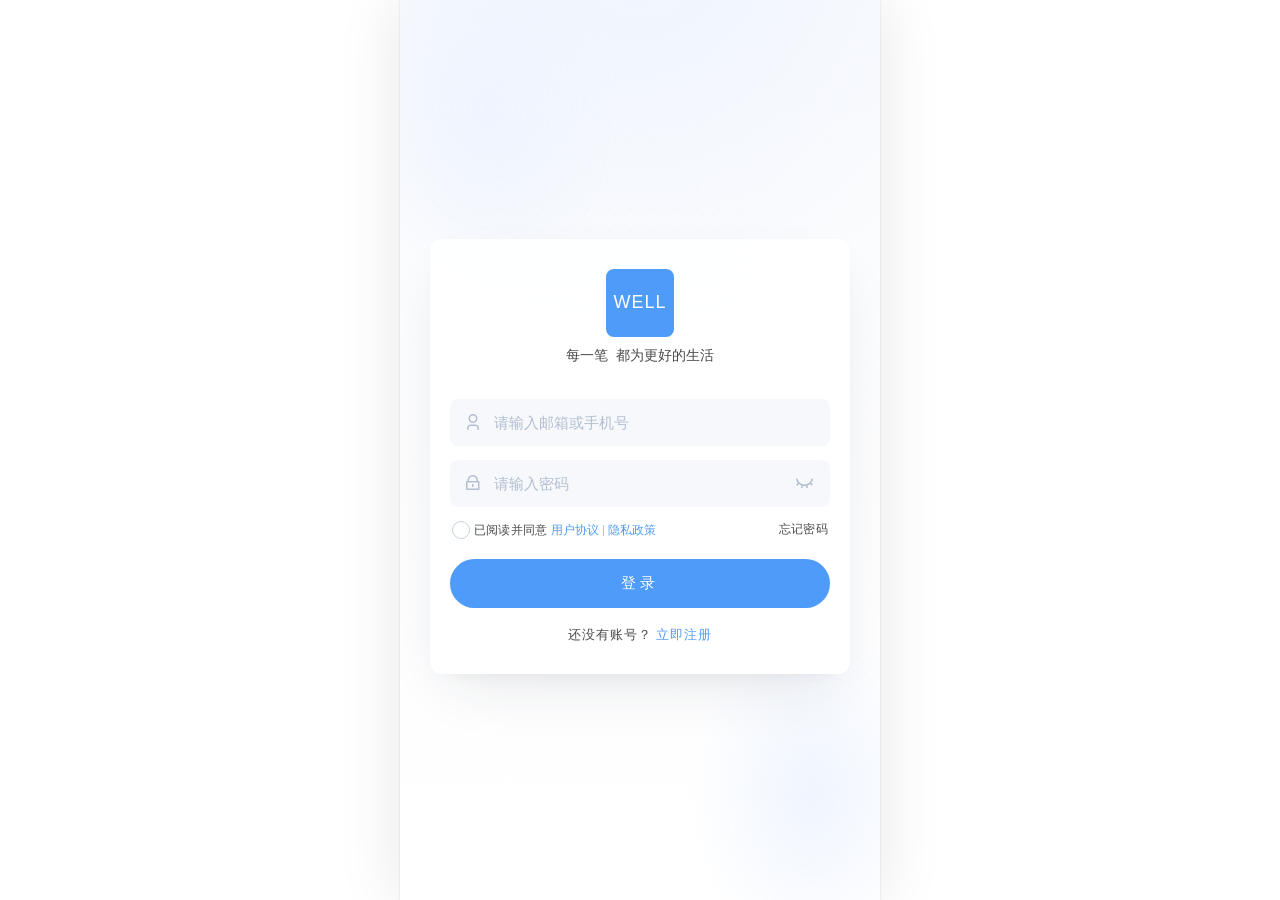
==== index.html @ 1167cd8f "Add files via upload" ====
<!DOCTYPE html>
<html lang="zh-CN">
<head>
    <meta charset="UTF-8" />
    <meta name="viewport" content="width=device-width, initial-scale=1.0, maximum-scale=1.0, user-scalable=no, viewport-fit=cover" />
    <title>WELL记账</title>
    
    <link rel="stylesheet" href="webfonts/remixicon.css" />
    
    <link rel="stylesheet" href="css/all.min.css" />
     <link rel="stylesheet" href="css/style.css?v=20" />
     <link rel="stylesheet" href="css/bills.css" />
     <link rel="stylesheet" href="css/stats.css?v=2" />
	 <link rel="stylesheet" href="css/pet.css" />
    <link rel="stylesheet" href="css/cropper.min.css" />
</head>
<body>

    <div id="app">
        
        
        <div id="toast">
            <div class="toast-text" id="toastMessage">提示内容</div>
        </div>

        
        <div class="date-overlay" id="dateOverlay"></div>
        <div class="date-modal" id="dateModal">
            <div class="date-modal-header">
                <button class="date-modal-close" id="dateModalClose">
                    <i class="ri-close-line"></i>
                </button>
                <button class="date-modal-confirm" id="dateBtnConfirm">
                    <i class="ri-check-line"></i>
                </button>
            </div>
            <div class="date-modal-body">
                <div class="wheel-picker-container">
                    <div class="wheel-picker-mask-top"></div>
                    <div class="wheel-picker-mask-bottom"></div>
                    <div class="wheel-picker-highlight"></div>
                    <div class="wheel-picker" data-type="year" id="wheelYear"></div>
                    <div class="wheel-picker" data-type="month" id="wheelMonth"></div>
                    <div class="wheel-picker" data-type="day" id="wheelDay"></div>
                    <div class="wheel-picker-label">
                        <span>年</span><span>月</span><span>日</span>
                    </div>
                </div>
            </div>
        </div>

        
        <div class="month-overlay" id="monthOverlay"></div>
        <div class="month-modal" id="monthModal">
            <div class="month-modal-header">
                <button class="month-modal-close" id="monthModalClose">
                    <i class="ri-close-line"></i>
                </button>
                <button class="month-modal-confirm" id="monthBtnConfirm">
                    <i class="ri-check-line"></i>
                </button>
            </div>
            <div class="month-modal-body">
                <div class="wheel-picker-container">
                    <div class="wheel-picker-mask-top"></div>
                    <div class="wheel-picker-mask-bottom"></div>
                    <div class="wheel-picker-highlight"></div>
                    <div class="wheel-picker" data-type="year" id="wheelMonthYear"></div>
                    <div class="wheel-picker" data-type="month" id="wheelMonthMonth"></div>
                    <div class="wheel-picker-label wheel-picker-label-2col">
                        <span>年</span><span>月</span>
                    </div>
                </div>
            </div>
        </div>

        
        <div class="import-overlay" id="importOverlay"></div>
        <div class="import-progress-modal" id="importProgressModal">
            <div class="import-progress-ring">
                <svg viewBox="0 0 100 100" class="import-ring-svg">
                    <circle class="import-ring-bg" cx="50" cy="50" r="42" />
                    <circle class="import-ring-fill" cx="50" cy="50" r="42" id="importRingFill" />
                </svg>
                <div class="import-ring-text" id="importRingText">0%</div>
            </div>
            <div class="import-progress-label" id="importProgressLabel">正在导入...</div>
        </div>

        
        <div class="update-modal-overlay" id="updateModalOverlay">
            <div class="update-modal-box">
                <div class="update-modal-header">
                    <div class="update-modal-icon">
                        <i class="ri-download-cloud-2-line"></i>
                    </div>
                    <div class="update-modal-title">发现新版本</div>
                    <div class="update-modal-version" id="updateModalVersion">v1.0.0</div>
                </div>
                <div class="update-modal-body">
                    <div class="update-modal-section-title">更新内容</div>
                    <div class="update-modal-changelog" id="updateModalChangelog">
                        
                    </div>
                    <div class="update-modal-info">
                        <div class="update-info-item">
                            <span class="update-info-label">文件大小</span>
                            <span class="update-info-value" id="updateModalSize">--</span>
                        </div>
                        <div class="update-info-item">
                            <span class="update-info-label">当前版本</span>
                            <span class="update-info-value" id="updateModalCurrentVersion">v1.0.0</span>
                        </div>
                    </div>
                    
                    <div class="update-download-area" id="updateDownloadArea" style="display:none;">
                        <div class="update-download-progress">
                            <div class="update-progress-bar">
                                <div class="update-progress-fill" id="updateProgressFill"></div>
                            </div>
                            <div class="update-progress-text" id="updateProgressText">0%</div>
                        </div>
                        <div class="update-download-status" id="updateDownloadStatus">正在下载...</div>
                    </div>
                </div>
                <div class="update-modal-footer">
                    <button class="update-btn-cancel" id="updateModalCancel">稍后再说</button>
                    <button class="update-btn-confirm" id="updateModalConfirm">立即更新</button>
                </div>
            </div>
        </div>

        
        <div class="update-modal-overlay" id="termsModalOverlay">
            <div class="update-modal-box">
                <div class="update-modal-header">
                    <div class="update-modal-icon">
                        <i class="ri-shield-check-line"></i>
                    </div>
                    <div class="update-modal-title">协议更新提示</div>
                </div>
                <div class="update-modal-body">
                    <div class="update-modal-changelog" id="termsModalMessage">
                        用户协议和隐私政策已更新，请重新阅读并同意。
                    </div>
                    <div class="terms-modal-links">
                        <a href="javascript:void(0)" data-page="terms" class="terms-link">
                            <i class="ri-file-text-line"></i> 查看用户协议
                        </a>
                        <a href="javascript:void(0)" data-page="privacy" class="terms-link">
                            <i class="ri-lock-line"></i> 查看隐私政策
                        </a>
                    </div>
                </div>
                <div class="update-modal-footer">
                    <button class="update-btn-cancel" id="termsModalLater">稍后</button>
                    <button class="update-btn-confirm" id="termsModalAgree">同意并继续</button>
                </div>
            </div>
        </div>

        
        <div class="modal-overlay" id="deleteModal">
            <div class="modal-box">
                <div class="modal-title">确认删除</div>
                <div class="modal-desc">确定要删除这笔账单吗？</div>
                <div class="modal-actions">
                    <button class="btn-cancel" id="modalCancel">取消</button>
                    <button class="btn-confirm" id="modalConfirm">删除</button>
                </div>
            </div>
        </div>

        

        <div class="add-modal-overlay" id="addModalOverlay">
            <div class="add-modal-full">
                
                <div class="modal-top-bar">
                    <button class="modal-back-btn" id="addModalClose">
                        <i class="ri-arrow-left-s-line"></i>
                    </button>
                    <div class="modal-type-toggle" id="modalTypeToggle">
                        <button type="button" data-type="expense" class="active-expense">支出</button>
                        <button type="button" data-type="income">收入</button>
                        <div class="toggle-slider" id="toggleSlider"></div>
                    </div>
                    <button class="modal-settings-btn" id="modalSettingsBtn">
                        <i class="ri-settings-line"></i>
                    </button>
                </div>

                
                <div class="category-grid-wrapper" id="categoryGridWrapper">
                    <div class="category-scroll" id="categoryScroll">
                        <div class="category-slide" id="categorySlideExpense"></div>
                        <div class="category-slide" id="categorySlideIncome"></div>
                    </div>
                </div>

                
                <div class="bottom-fixed" id="bottomFixed">
                    <div class="input-area">
                        <div class="input-top-row">
                            <div class="scroll-wrapper" id="scrollWrapper">
                                <div class="scroll-content" id="scrollContent">
                                    <div class="input-group date-group">
                                        <button class="date-trigger" id="dateTrigger">
                                            <i class="ri-calendar-2-line"></i>
                                            <span id="dateTriggerLabel">2026-06-23</span>
                                        </button>
                                    </div>
                                    <div class="input-group we-group" id="belongGroup">
                                        <button class="belong-btn active" data-belong="自己">自己</button>
                                        <button class="belong-btn" data-belong="对方">对方</button>
                                        <button class="belong-btn" data-belong="共同">共同</button>
                                    </div>
                                </div>
                            </div>
                            <div class="input-group payment-trigger-group">
                                <button class="payment-trigger" id="paymentTrigger">
                                    <span id="paymentTriggerLabel"><i class="ri-wechat-fill"></i> 微信</span>
                                </button>
                            </div>
                        </div>

                        <div class="input-bottom-row">
                            <div class="note-display" id="noteDisplay">
                                <span class="note-placeholder" id="notePlaceholder">点击输入备注0/25</span>
                                <span class="note-text" id="noteText" style="display:none;"></span>
                            </div>
                            <span class="amount-currency">¥</span>
                            <span class="amount-display" id="amountDisplay">0.00</span>
                        </div>
                    </div>


<div class="keyboard" id="keyboard">
    
    <button class="key-btn" data-value="1">1</button>
    <button class="key-btn" data-value="2">2</button>
    <button class="key-btn" data-value="3">3</button>
    <button class="key-btn key-back" data-value="back"><i class="ri-delete-back-2-line"></i></button>
    
    <button class="key-btn" data-value="4">4</button>
    <button class="key-btn" data-value="5">5</button>
    <button class="key-btn" data-value="6">6</button>
    <button class="key-btn key-plus" data-value="plus"><i class="ri-add-line"></i></button>
    
    <button class="key-btn" data-value="7">7</button>
    <button class="key-btn" data-value="8">8</button>
    <button class="key-btn" data-value="9">9</button>
    <button class="key-btn key-minus" data-value="minus"><i class="ri-subtract-line"></i></button>
    
    <button class="key-btn key-clear" data-value="clear">清空</button>
    <button class="key-btn" data-value="0">0</button>
    <button class="key-btn" data-value=".">.</button>
    <button class="key-btn key-save" data-value="save">保存</button>
</div>
                </div>
            </div>

            
            <div class="payment-overlay" id="paymentOverlay"></div>
            <div class="payment-sheet" id="paymentSheet">
                <div class="payment-sheet-header">
                    <span class="payment-sheet-title">选择支付方式</span>
                    <button class="payment-sheet-close" id="paymentSheetClose">
                        <i class="ri-close-line"></i>
                    </button>
                </div>
                <div class="payment-sheet-options" id="paymentSheetOptions">
                    <button class="payment-sheet-option active" data-payment="微信">
                        <i class="ri-wechat-fill"></i> 微信
                    </button>
                    <button class="payment-sheet-option" data-payment="支付宝">
                        <i class="ri-alipay-fill"></i> 支付宝
                    </button>
                    <button class="payment-sheet-option" data-payment="现金">
                        <i class="ri-cash-fill"></i> 现金
                    </button>
                    <button class="payment-sheet-option" data-payment="银行卡">
                        <i class="ri-bank-card-fill"></i> 银行卡
                    </button>
                </div>
            </div>

            
            <div class="note-overlay" id="noteOverlay"></div>
            <div class="note-modal" id="noteModal">
                <div class="note-modal-header"></div>
                <div class="note-modal-body">
                    <input type="text" id="noteModalInput" placeholder="点击输入备注0/25" maxlength="25" />
                    <button class="note-modal-confirm" id="noteModalConfirm">确认</button>
                </div>
                <div class="note-frequent" id="noteFrequent"></div>
            </div>

        </div>



<div id="auth-page" class="page active" style="display:none;">
    <div class="auth-deco auth-deco-grid"></div>
    <div class="auth-deco auth-deco-glow"></div>

    <div class="auth-inner">
        <div class="auth-box">
            <div class="logo">
                <div class="logo-text">
                    <div class="logo-wordmark">WELL</div>
                    <div class="logo-tagline">每一笔&nbsp;&nbsp;都为更好的生活</div>
                </div>
            </div>

            
            <form id="loginForm" autocomplete="off" novalidate>
    <div class="form-group">
        <div class="input-wrap">
            <i class="ri-user-3-line input-icon"></i>
            <input type="text" id="loginAccount" placeholder="请输入邮箱或手机号" autocomplete="off" />
        </div>
    </div>
    <div class="form-group">
        <div class="input-wrap">
            <i class="ri-lock-line input-icon"></i>
            <input type="password" id="loginPassword" placeholder="请输入密码" />
            <button type="button" class="pwd-toggle" data-target="loginPassword" aria-label="显示/隐藏密码">
                <i class="ri-eye-close-line"></i>
            </button>
        </div>
    </div>

                
                <div class="auth-actions-row">
                    <div class="auth-agree" data-target="agreeCheckbox">
                        <input type="checkbox" id="agreeCheckbox" />
                        <span class="auth-agree-box"><i class="ri-check-line"></i></span>
                        <div class="auth-agree-text">
                            已阅读并同意
                            <a class="auth-agree-link" href="javascript:void(0)" data-page="terms">用户协议</a>
                            <span class="auth-agree-divider"></span>
                            <a class="auth-agree-link" href="javascript:void(0)" data-page="privacy">隐私政策</a>
                        </div>
                    </div>
                    <a class="auth-forgot" id="forgotPasswordLink">忘记密码</a>
                </div>

                <button type="submit" class="btn-primary no-theme" id="loginBtn">登录</button>
                <div class="error-msg" id="loginError" style="display:none;"></div>
            </form>


<form id="registerForm" autocomplete="off" style="display:none;" novalidate>
    <div class="form-group">
        <div class="input-wrap">
            <i class="ri-mail-line input-icon"></i>
            <input type="email" id="regEmail" placeholder="请输入邮箱" />
        </div>
    </div>
    <div class="form-group">
        <div class="input-wrap input-wrap-with-code">
            <i class="ri-shield-keyhole-line input-icon"></i>
            <input type="text" id="regCode" placeholder="请输入验证码" maxlength="6" inputmode="numeric" />
            <button type="button" id="regSendCodeBtn" class="code-send-btn">获取验证码</button>
        </div>
    </div>
    <div class="form-group">
        <div class="input-wrap">
            <i class="ri-user-line input-icon"></i>
            <input type="text" id="regNickname" placeholder="请输入昵称（1-20字）" maxlength="20" />
        </div>
    </div>
    <div class="form-group">
        <div class="input-wrap">
            <i class="ri-lock-line input-icon"></i>
            <input type="password" id="regPassword" placeholder="请设置密码（至少4位）" />
            <button type="button" class="pwd-toggle" data-target="regPassword" aria-label="显示/隐藏密码">
                <i class="ri-eye-close-line"></i>
            </button>
        </div>
    </div>
    <div class="form-group">
        <div class="input-wrap">
            <i class="ri-lock-line input-icon"></i>
            <input type="password" id="regPassword2" placeholder="再次输入密码" />
            <button type="button" class="pwd-toggle" data-target="regPassword2" aria-label="显示/隐藏密码">
                <i class="ri-eye-close-line"></i>
            </button>
        </div>
    </div>

    <button type="submit" class="btn-primary no-theme" id="registerBtn">注册</button>
    <div class="error-msg" id="registerError" style="display:none;"></div>
</form>

            <div class="switch-auth" id="authSwitchArea">
                <span id="authSwitchText">还没有账号？<a id="authSwitchLink">立即注册</a></span>
            </div>
        </div>
    </div>
</div>


<div id="page-forgot-password" class="page">
    <div class="fp-header">
        <button class="fp-back" id="fpBackBtn">
            <i class="ri-arrow-left-s-line"></i>
        </button>
        <span class="fp-title">找回密码</span>
        <div style="width:40px;"></div>
    </div>
    <div class="fp-scroll">
        <div class="fp-content">
            <div class="fp-intro">
                <div class="fp-intro-icon"><i class="ri-lock-unlock-line"></i></div>
                <div class="fp-intro-title">重置您的密码</div>
                <div class="fp-intro-desc">输入注册邮箱获取验证码，即可设置新密码</div>
            </div>

            
            <div class="fp-steps">
                <div class="fp-step active" data-step="1">
                    <span class="fp-step-num">1</span>
                    <span class="fp-step-label">邮箱验证</span>
                </div>
                <div class="fp-step-line"></div>
                <div class="fp-step" data-step="2">
                    <span class="fp-step-num">2</span>
                    <span class="fp-step-label">设置新密码</span>
                </div>
            </div>

            
            <div class="fp-panel" id="fpPanel1">
                <div class="fp-form-group">
                    <label class="fp-label">注册邮箱</label>
                    <div class="fp-input-wrap">
                        <i class="ri-mail-line fp-input-icon"></i>
                        <input type="email" id="fpEmail" placeholder="请输入注册邮箱" />
                    </div>
                </div>
                <div class="fp-form-group">
                    <label class="fp-label">验证码</label>
                    <div class="fp-input-wrap fp-input-code-wrap">
                        <i class="ri-shield-keyhole-line fp-input-icon"></i>
                        <input type="text" id="fpCode" placeholder="请输入验证码" maxlength="6" inputmode="numeric" />
                        <button type="button" id="fpSendCodeBtn" class="fp-send-code-btn">获取验证码</button>
                    </div>
                </div>
                <button class="fp-btn" id="fpNext1">下一步</button>
            </div>

            
            <div class="fp-panel" id="fpPanel2" style="display:none;">
                <div class="fp-form-group">
                    <label class="fp-label">新密码</label>
                    <div class="fp-input-wrap">
                        <i class="ri-lock-line fp-input-icon"></i>
                        <input type="password" id="fpNewPassword" placeholder="请设置新密码（至少4位）" />
                        <button type="button" class="pwd-toggle pwd-toggle-cpw" data-target="fpNewPassword" aria-label="显示/隐藏密码">
                            <i class="ri-eye-close-line"></i>
                        </button>
                    </div>
                </div>
                <div class="fp-form-group">
                    <label class="fp-label">确认新密码</label>
                    <div class="fp-input-wrap">
                        <i class="ri-lock-password-line fp-input-icon"></i>
                        <input type="password" id="fpConfirmPassword" placeholder="请再次输入新密码" />
                        <button type="button" class="pwd-toggle pwd-toggle-cpw" data-target="fpConfirmPassword" aria-label="显示/隐藏密码">
                            <i class="ri-eye-close-line"></i>
                        </button>
                    </div>
                </div>
                <div class="fp-btn-row">
                    <button class="fp-btn-ghost" id="fpBack2">上一步</button>
                    <button class="fp-btn" id="fpSubmitBtn">完成</button>
                </div>
            </div>
        </div>
    </div>
</div>

        
        <div id="main-app" style="display:none; flex:1; flex-direction:column; min-height:0;">
            

            <div id="page-home" class="page active">

                
                <div class="pull-refresh" id="homePullRefresh">
                    <div class="pull-refresh-icon">
                        <i class="ri-refresh-line"></i>
                    </div>
                    <div class="pull-refresh-text" id="homePullRefreshText">下拉刷新</div>
                </div>

                <div class="page-header">
                    <div class="home-header">
                        <div class="home-header-left">
                            <button class="wallet-nav-btn" id="walletPrevBtn">
                                <i class="fas fa-caret-left"></i>
                            </button>
                            <div class="wallet-display" id="walletDisplay">
                                <div class="greeting-avatar" id="homeAvatar">
                                    <img id="homeAvatarImg" src="" style="display:none;" />
                                    <i id="homeAvatarIcon" class="ri-wallet-fill"></i>
                                </div>
                                <span class="wallet-name" id="walletName">我的钱包</span>
                            </div>
                            <button class="wallet-nav-btn" id="walletNextBtn">
                                <i class="fas fa-caret-right"></i>
                            </button>
                        </div>
                        <div class="home-header-right">
                            <div class="search-box" id="searchBox">
                                <span>搜索账单</span>
                                <i class="ri-search-line"></i>
                            </div>
                        </div>
                    </div>

                    
                    <div class="summary-cards" id="homeSummary">
                        <div class="stack-bg-1"></div>
                        <div class="stack-bg-2"></div>
                        <div class="stack-bg-3"></div>
                        <div class="summary-corner-bar"></div>
                        <div class="summary-card">
                            <div class="summary-date-nav">
                                <span class="summary-date-label" id="summaryDateLabel">
                                    2026年6月
                                    <i class="ri-arrow-right-s-line"></i>
                                </span>
                            </div>
                            <div class="summary-card-expense">
                                <div class="s-label">支</div>
                                <div class="s-value expense" id="homeExpense">0.00</div>
                            </div>
                            <div class="summary-card-income-balance">
                                <div class="summary-item">
                                    <div class="s-label">收</div>
                                    <div class="s-value income" id="homeIncome">0.00</div>
                                </div>
                                <div class="summary-item">
                                    <div class="s-label">余</div>
                                    <div class="s-value balance" id="homeBalance">0.00</div>
                                </div>
                            </div>
                            <div class="summary-card-budget">
                                <div class="budget-item" id="budgetItem">
                                    <div class="budget-left">
                                        <span class="budget-label" id="budgetLabel">我的预算</span>
                                        <i class="ri-arrow-right-s-line"></i>
                                    </div>
                                    <div class="budget-progress-track" id="budgetProgressTrack">
                                        <div class="budget-progress-fill" id="budgetProgressFill" style="width:0%;"></div>
                                    </div>
                                </div>
                            </div>
                        </div>
                    </div>
                </div>

                
                <div class="section-title with-nav">
                    <span>本月账单</span>
                    <div class="home-bill-nav" id="homeBillNav">
                        <button class="bill-nav-btn active" data-filter="all">全部</button>
                        <button class="bill-nav-btn" data-filter="自己">自己</button>
                        <button class="bill-nav-btn" data-filter="对方">对方</button>
                        <button class="bill-nav-btn" data-filter="共同">共同</button>
                    </div>
                </div>
                <div id="homeRecentBills" class="homebills"></div>
            </div>

<div id="page-bills" class="page">
    
    <div class="page-bg"></div>
    
    
    <div class="header-box">
        <div class="bills-header">
            <div class="bills-view-nav" id="billsViewNav">
                <button class="bills-view-btn active" data-view="week">周</button>
                <button class="bills-view-btn" data-view="month">月</button>
                <button class="bills-view-btn" data-view="year">年</button>
            </div>
        </div>
        <div class="bills-date-row">
            <div class="bills-date-picker">
                <button class="bills-date-btn" id="billsDateBtn">
                    <span id="billsDateLabel">2026年6月</span>
                    <i class="ri-arrow-right-s-line" style="font-size:20px;color:var(--text-light);"></i>
                </button>
            </div>
        </div>
    </div>
    
    
    <div class="bills-scroll-container">
        
        <div class="total-card">
            <div class="bills-summary-nav" id="billsSummaryNav">
                <button class="bills-summary-btn active" data-type="expense">本月支出</button>
                <button class="bills-summary-btn" data-type="income">本月收入</button>
            </div>
            <div class="bills-belong-nav" id="billsBelongNav">
                <button class="bills-belong-btn active" data-belong="all">总计</button>
                <button class="bills-belong-btn" data-belong="自己">自己</button>
                <button class="bills-belong-btn" data-belong="对方">对方</button>
                <button class="bills-belong-btn" data-belong="共同">共同</button>
            </div>
            <div class="bills-stats-row">
                <div class="bills-stat-card">
                    <span class="bills-stat-label">月总支出</span>
                    <span class="bills-stat-value expense" id="billsTotalExpense">¥0.00</span>
                </div>
                <div class="bills-stat-card bills-expense">
                    <span class="bills-stat-label">日均支出</span>
                    <span class="bills-stat-value" id="billsDailyExpense">¥0.00</span>
                </div>
            </div>

            
            <div class="bills-view-container" id="billsViewContainer">
                
                <div class="view-panel" id="viewWeek">
                    <div class="bills-calendar">
                        <div class="bills-calendar-weekdays">
                            <span>日</span><span>一</span><span>二</span>
                            <span>三</span><span>四</span><span>五</span><span>六</span>
                        </div>
                        <div class="bills-calendar-days" id="weekGrid"></div>
                    </div>
                </div>
                
                <div class="view-panel active" id="viewMonth">
                    <div class="bills-calendar">
                        <div class="bills-calendar-weekdays">
                            <span>日</span><span>一</span><span>二</span>
                            <span>三</span><span>四</span><span>五</span><span>六</span>
                        </div>
                        <div class="bills-calendar-days" id="calendarDays"></div>
                    </div>
                </div>
                
                <div class="view-panel" id="viewYear">
                    <div class="year-view-grid" id="yearGrid"></div>
                </div>
            </div>
        </div>

        
        <div id="calendarBillsList" class="bills-list-container"></div>
        <div id="weekBillsList" class="bills-list-container" style="display:none;"></div>
    </div>
    
</div>
            
<div id="page-search" class="page">
    
    <div class="search-header">
        <button class="search-back" id="searchBackBtn">
            <i class="ri-arrow-left-s-line"></i>
        </button>
        <div class="search-input-wrapper">
            <i class="ri-search-line search-icon"></i>
            <input type="text" id="searchInput" placeholder="搜索" autocomplete="off" />
            <button class="search-clear-btn" id="searchClearBtn" style="display:none;">
                <i class="ri-close-line"></i>
            </button>
        </div>
        <button class="search-submit-btn" id="searchSubmitBtn">搜索</button>
    </div>
    
    
    <div class="search-filters">
        <div class="filter-left">
            <button class="filter-date-btn" id="searchDateFilterBtn">
                <span id="searchDateFilterLabel">全部时间</span>
                <i class="ri-arrow-down-s-line"></i>
            </button>
        </div>
        <div class="filter-right">
            <button class="filter-more-btn" id="searchMoreFilterBtn">
                <span>筛选</span>
                <i class="ri-filter-line"></i>
            </button>
        </div>
    </div>
    

<div class="search-summary" id="searchSummary">
    <div class="summary-item">
        <span class="summary-label" id="searchExpenseLabel">支出<span class="summary-count" id="searchExpenseCount">0</span>笔</span>
        <span class="summary-value expense" id="searchExpenseTotal">¥0.00</span>
    </div>
    <div class="summary-item">
        <span class="summary-label" id="searchIncomeLabel">收入<span class="summary-count" id="searchIncomeCount">0</span>笔</span>
        <span class="summary-value income" id="searchIncomeTotal">¥0.00</span>
    </div>
</div>
    
    
    <div class="search-results" id="searchResults">
        
    </div>
    
    
    <div class="search-empty" id="searchEmpty" style="display:none;">
        <div class="empty-icon"><i class="ri-search-line"></i></div>
        <div class="empty-text">没有找到匹配的账单</div>
        <div class="empty-hint">试试调整关键词或筛选条件</div>
    </div>
</div>


<div class="search-date-overlay" id="searchDateOverlay"></div>
<div class="search-date-modal" id="searchDateModal">
    <div class="search-date-header">
        <button class="search-date-close" id="searchDateClose">
            <i class="ri-close-line"></i>
        </button>
        <button class="search-date-confirm-icon" id="searchDateConfirm">
            <i class="ri-check-line"></i>
        </button>
    </div>
    <div class="search-date-body">
      <div class="date-presets">账单日期</div>
        <div class="search-date-presets">
            <button class="preset-btn active" data-preset="all">全部</button>
            <button class="preset-btn" data-preset="today">今天</button>
            <button class="preset-btn" data-preset="week">本周</button>
            <button class="preset-btn" data-preset="month">本月</button>
        </div>
              <div class="date-presets">自定义日期</div>
        <div class="search-date-custom" id="searchDateCustom" style="display:none;">
            <div class="date-range-row">
                <div class="date-range-value" id="searchDateStart" data-field="start">请选择开始日期</div>
            </div>
            <div class="date-range-row">
                <label>-</label>
                <div class="date-range-value" id="searchDateEnd" data-field="end">请选择结束日期</div>
            </div>
        </div>
    </div>
</div>


<div class="search-more-overlay" id="searchMoreOverlay"></div>
<div class="search-more-modal" id="searchMoreModal">
    <div class="search-more-header">
        <button class="search-more-close" id="searchMoreClose">
            <i class="ri-close-line"></i>
        </button>
        <button class="search-more-confirm-icon" id="searchMoreConfirm">
            <i class="ri-check-line"></i>
        </button>
    </div>
    <div class="search-more-body">
        <div class="filter-group">
            <label class="filter-group-label">类型</label>
            <div class="filter-options">
                <button class="filter-option active" data-filter="type" data-value="all">全部</button>
                <button class="filter-option" data-filter="type" data-value="expense">支出</button>
                <button class="filter-option" data-filter="type" data-value="income">收入</button>
            </div>
        </div>
        <div class="filter-group">
            <label class="filter-group-label">归属</label>
            <div class="filter-options">
                <button class="filter-option active" data-filter="belong" data-value="all">全部</button>
                <button class="filter-option" data-filter="belong" data-value="自己">自己</button>
                <button class="filter-option" data-filter="belong" data-value="对方">对方</button>
                <button class="filter-option" data-filter="belong" data-value="共同">共同</button>
            </div>
        </div>
        <div class="filter-group">
            <label class="filter-group-label">支付方式</label>
            <div class="filter-options">
                <button class="filter-option active" data-filter="payment" data-value="all">全部</button>
                <button class="filter-option" data-filter="payment" data-value="微信">微信</button>
                <button class="filter-option" data-filter="payment" data-value="支付宝">支付宝</button>
                <button class="filter-option" data-filter="payment" data-value="现金">现金</button>
                <button class="filter-option" data-filter="payment" data-value="银行卡">银行卡</button>
            </div>
        </div>
        <div class="filter-group">
            <label class="filter-group-label">金额范围</label>
            <div class="filter-amount-range">
                <input type="number" id="filterAmountMin" placeholder="最低" min="0" step="0.01" />
                <span>~</span>
                <input type="number" id="filterAmountMax" placeholder="最高" min="0" step="0.01" />
            </div>
        </div>
        <button class="search-more-reset" id="searchMoreReset">重置所有筛选</button>
    </div>
</div>
            
            <div id="page-stats" class="page">
              <div class="page-bg"></div>
                
                <div class="stats-header-box">
                    <div class="stats-header">
                        <div class="stats-type-nav" id="statsTypeNav">
                            <button class="stats-type-btn active" data-type="expense">支出</button>
                            <button class="stats-type-btn" data-type="income">收入</button>
                        </div>
                    </div>
                    <div class="stats-date-row">
                        <div class="stats-date-picker">
                            <button class="date-nav-btn" id="statsDatePrev">
                                <i class="ri-arrow-left-s-line"></i>
                            </button>
                            <button class="stats-date-btn" id="statsDateBtn">
                  <span id="statsDateLabel">2026年6月</span>
                            </button>
                            <button class="date-nav-btn" id="statsDateNext">
                                <i class="ri-arrow-right-s-line"></i>
                            </button>
                        </div>
                    </div>
                </div>
    <div class="bills-scroll-container">
                
                <div class="stats-card">
                    <div class="stats-card-header">
                        <span class="stats-title">本月支出详细</span>
                        <div class="stats-nav" id="statsDetailNav">
                            <button class="stats-nav-btn active" data-belong="all">总计</button>
                            <button class="stats-nav-btn" data-belong="自己">自己</button>
                            <button class="stats-nav-btn" data-belong="对方">对方</button>
                            <button class="stats-nav-btn" data-belong="共同">共同</button>
                        </div>
                    </div>
                    <div class="stats-grid-2x2">
                        <div class="stats-grid-item">
                            <span class="item-label"><span class="label-prefix label-month">月</span>本月总支出</span>
                            <span class="item-value expense" id="statsMonthTotal">¥0.00</span>
                            <div class="stats-trend">
                                <span class="trend-icon" id="statsMonthTrendIcon">↑</span>
                                <span class="trend-value" id="statsMonthTrend">+0.00%</span>
                            </div>
                        </div>
                        <div class="stats-grid-item">
                            <span class="item-label"><span class="label-prefix label-day">日</span>今日总支出</span>
                            <span class="item-value primary" id="statsTodayTotal">¥0.00</span>
                            <div class="stats-trend">
                                <span class="trend-icon" id="statsTodayTrendIcon">↑</span>
                                <span class="trend-value" id="statsTodayTrend">+0.00%</span>
                            </div>
                        </div>
                        <div class="stats-grid-item">
                            <span class="item-label"><span class="label-prefix label-avg">均</span>本月日均支出</span>
                            <span class="item-value" id="statsDailyAvg">¥0.00</span>
                        </div>
                        <div class="stats-grid-item">
                            <span class="item-label"><span class="label-prefix label-budget">预</span>本月剩余预算</span>
                            <span class="item-value primary" id="statsRemaining">¥0.00</span>
                        </div>
                    </div>
                </div>

                
                <div class="stats-card">
                    <div class="stats-card-header">
                        <span class="stats-title">支出类目占比</span>
                        <div class="stats-nav" id="statsCategoryNav">
                            <button class="stats-nav-btn active" data-belong="all">总计</button>
                            <button class="stats-nav-btn" data-belong="自己">自己</button>
                            <button class="stats-nav-btn" data-belong="对方">对方</button>
                            <button class="stats-nav-btn" data-belong="共同">共同</button>
                        </div>
                    </div>
                    <div class="stats-pie-container">
                        <div class="stats-pie-chart">
                            <div id="statsPieChart" style="width:100%;height:100%;"></div>
                            <div class="stats-pie-center">
                                <div class="total-label">总支出</div>
                                <div class="total-value" id="statsPieTotal">¥0.00</div>
                            </div>
                                <div class="stats-pie-empty-text" id="statsPieEmptyText" style="display:none;">暂无数据</div>
                        </div>
                    </div>
                    <div class="stats-category-list" id="statsCategoryList"></div>
                </div>

                
                <div class="stats-card">
                    <div class="stats-card-header">
                        <span class="stats-title">支出趋势</span>
                        <div class="stats-trend-checkbox-group" id="statsTrendCheckbox">
                            <label class="stats-trend-checkbox" data-belong="all">
                                <input type="checkbox" checked value="all" />
                                <span class="checkmark"><i class="ri-check-line"></i></span>
                                <span class="label-text">总计</span>
                            </label>
                            <label class="stats-trend-checkbox" data-belong="自己">
                                <input type="checkbox" checked value="自己" />
                                <span class="checkmark"><i class="ri-check-line"></i></span>
                                <span class="label-text">自己</span>
                            </label>
                            <label class="stats-trend-checkbox" data-belong="对方">
                                <input type="checkbox" checked value="对方" />
                                <span class="checkmark"><i class="ri-check-line"></i></span>
                                <span class="label-text">对方</span>
                            </label>
                            <label class="stats-trend-checkbox" data-belong="共同">
                                <input type="checkbox" checked value="共同" />
                                <span class="checkmark"><i class="ri-check-line"></i></span>
                                <span class="label-text">共同</span>
                            </label>
                        </div>
                    </div>
                    <div class="stats-trend-chart">
                        <div id="statsTrendChart" style="width:100%;height:100%;"></div>
                    </div>
                </div>

                
                <div class="stats-card" style="margin-bottom: 20px;">
                    <div class="stats-card-header">
                        <span class="stats-title">支出明细排行</span>
                        <div class="stats-nav" id="statsRankNav">
                            <button class="stats-nav-btn active" data-belong="all">总计</button>
                            <button class="stats-nav-btn" data-belong="自己">自己</button>
                            <button class="stats-nav-btn" data-belong="对方">对方</button>
                            <button class="stats-nav-btn" data-belong="共同">共同</button>
                        </div>
                    </div>
                    <div class="stats-rank-list" id="statsRankList"></div>
                </div>
            </div>
            </div>
            
            <div id="page-profile" class="page">
                
                <div class="profile-card">
                    <div class="profile-avatar-row">
                        
                        <div class="profile-avatar-wrapper" id="profileAvatarWrapper">
                            <div class="profile-avatar-label">
                                <div class="profile-avatar" id="profileAvatar">
                                    <img id="profileAvatarImg" src="" style="display:none;" />
                                    <i id="profileAvatarIcon" class="ri-user-fill"></i>
                                </div>
                            </div>
                            <input type="file" id="avatarFileInput" accept="image/*" style="display:none;" />
                        </div>
                        
                        <div class="profile-partner-avatar-wrapper" id="partnerEntry">
<div class="partner-avatar" id="partnerAvatar">
    <img id="partnerAvatarImg" src="" style="display:none;" />
    
    <i id="partnerDefaultIcon" class="ri-user-fill" style="font-size:30px;color:#B0B8C4;"></i>
    <div class="add-icon" id="partnerAddIcon">
        <i class="ri-add-line"></i>
    </div>
</div>
                            <div class="invite-bubble" id="inviteBubble">邀请搭子</div>
                        </div>
                    </div>
                </div>
<div class="pet-entry-card hidden" id="petEntryCard">
    <div class="pet-avatar">
        
        <div class="pet-avatar-slime" id="petAvatarSlime"></div>
    </div>
    <div class="pet-info">
        <div class="pet-name-row">
            <span class="pet-name" id="petName">等待领养</span>
            <span class="pet-level" id="petLevel">Lv.1</span>
        </div>
        <div class="pet-stats" id="petStats">
            <div class="stat-row">
                <div class="stat-track">
                    <div class="stat-fill hunger" id="petHungerFill" style="width:100%;"></div>
                </div>
            </div>
            <div class="stat-row">
                <div class="stat-track">
                    <div class="stat-fill mood" id="petMoodFill" style="width:100%;"></div>
                </div>
            </div>
        </div>
        <div class="pet-entry-welcome" id="petEntryWelcome" style="display:none;">主人，快把我带回家吧~</div>
    </div>
</div>
                
<div class="profile-grid-2col">
    <div class="profile-grid-item" id="profileCategoryManage">
        <div class="grid-icon">
            <i class="ri-folder-settings-line"></i>
        </div>
        <span class="grid-label">类目管理</span>
    </div>
    <div class="profile-grid-item budget-item-grid" id="profileBudgetManage">
        <div class="grid-top">
            <div class="grid-icon">
                <i class="ri-wallet-3-line"></i>
            </div>
            <div class="grid-info">
                <span class="grid-label">预算管理</span>
            </div>
        </div>
    </div>
</div>

    
    <div class="profile-list-card">
        <div class="profile-section-title">常用功能</div>
        <div class="profile-list-item" id="profileThemeColor">
            <div class="list-left">
                <div class="list-icon"><i class="ri-palette-line"></i></div>
                <span class="list-label">主题色彩</span>
            </div>
            <div class="list-right">
                <span class="list-badge">默认</span>
                <i class="ri-arrow-right-s-line"></i>
            </div>
        </div>
                <div class="profile-list-item" id="profileYearBill">
            <div class="list-left">
                <div class="list-icon"><i class="ri-calendar-2-line"></i></div>
                <span class="list-label">年度账单</span>
            </div>
            <div class="list-right">
                <i class="ri-arrow-right-s-line"></i>
            </div>
        </div>
        <div class="profile-list-item" id="profileScheduled">
            <div class="list-left">
                <div class="list-icon"><i class="ri-time-line"></i></div>
                <span class="list-label">定时记账</span>
            </div>
            <div class="list-right">
                <i class="ri-arrow-right-s-line"></i>
            </div>
        </div>
        <div class="profile-list-item" id="profileExport">
            <div class="list-left">
                <div class="list-icon"><i class="ri-upload-2-line"></i></div>
                <span class="list-label">账单导出</span>
            </div>
            <div class="list-right">
                <i class="ri-arrow-right-s-line"></i>
            </div>
        </div>
        <div class="profile-list-item" id="profileImport">
            <div class="list-left">
                <div class="list-icon"><i class="ri-download-2-line"></i></div>
                <span class="list-label">账单导入</span>
            </div>
            <div class="list-right">
                <i class="ri-arrow-right-s-line"></i>
            </div>
        </div>
        <div class="profile-list-item" id="profileClear">
            <div class="list-left">
                <div class="list-icon"><i class="ri-delete-bin-line"></i></div>
                <span class="list-label">账单清除</span>
            </div>
            <div class="list-right">
                <i class="ri-arrow-right-s-line"></i>
            </div>
        </div>
        
    </div>

    
    <div class="profile-list-card">
        <div class="profile-section-title">设置与服务</div>
        
        <div class="profile-list-item" id="profileAccountManage">
            <div class="list-left">
                <div class="list-icon"><i class="ri-user-settings-line"></i></div>
                <span class="list-label">账号管理</span>
            </div>
            <div class="list-right">
                <i class="ri-arrow-right-s-line"></i>
            </div>
        </div>
        
        
        <div class="profile-list-item" id="profileFeedback">
            <div class="list-left">
                <div class="list-icon"><i class="ri-feedback-line"></i></div>
                <span class="list-label">意见反馈</span>
            </div>
            <div class="list-right">
                <i class="ri-arrow-right-s-line"></i>
            </div>
        </div>
		        <div class="profile-list-item" id="profileAboutUs">
            <div class="list-left">
                <div class="list-icon"><i class="ri-information-line"></i></div>
                <span class="list-label">关于WELL</span>
            </div>
            <div class="list-right">
                <i class="ri-arrow-right-s-line"></i>
            </div>
        </div>
    </div>
            </div>
            
            
            <div id="page-pet" class="page">
                <div class="pet-topbar" id="petTopbar">
                    <div class="pet-topbar-left">
                        <button class="pet-back" id="petBackBtn" aria-label="返回">
                            <i class="ri-arrow-left-s-line"></i>
                        </button>
                        <div class="pet-topbar-score" id="petTopbarScore"><i class="ri-star-fill"></i> 0</div>
                        <div class="pet-topbar-level" id="petTopbarLevel">
                            <img src="img/grade.svg" alt="" class="pet-topbar-icon">
                            <div class="pet-topbar-level-track"><div class="pet-topbar-level-fill" id="petTopbarLevelFill" style="width:0%"></div></div>
                            <span id="petTopbarLevelText">Lv.0</span>
                        </div>
                    </div>
                    <button class="pet-menu-btn" id="petMenuBtn" aria-label="宠物信息">
                        <i class="ri-menu-line"></i>
                    </button>
                </div>
                <div class="pet-scroll" id="petScroll">
                    
                </div>
            </div>
            
            
            <div id="page-budget" class="page">
                <div class="budget-header">
                    <button class="budget-back-btn" id="budgetBackBtn">
                        <i class="ri-arrow-left-s-line"></i>
                    </button>
                    <button class="budget-date-btn" id="budgetDateBtn">
                        <span id="budgetDateLabel">2026年6月</span>
                        <i class="ri-arrow-down-s-line"></i>
                    </button>
                    <div style="width:40px;"></div>
                </div>
                <div class="budget-total-card">
                    <span class="budget-total-label">本月总计预算</span>
                    <span class="budget-total-amount" id="budgetTotalAmount">¥0.00</span>
                </div>
                <div class="budget-belong-nav" id="budgetBelongNav">
                    <button class="budget-belong-btn active" data-belong="my">自己</button>
                    <button class="budget-belong-btn" data-belong="partner">对方</button>
                    <button class="budget-belong-btn" data-belong="both">共同</button>
                    <div class="budget-belong-slider" id="budgetBelongSlider"></div>
                </div>
                <div class="budget-main-content">
                    <div class="budget-circle-card">
                        <div class="budget-circle-title" id="budgetCircleTitle">
                            <i class="ri-bill-line"></i> 我的月度预算
                        </div>
                        <div class="budget-circle-wrapper">
                            <svg class="budget-circle-svg" viewBox="0 0 120 60">
                                <path class="circle-bg" d="M 10 50 A 50 50 0 0 1 110 50" />
                                <path class="circle-fill" id="budgetCircleFill" d="M 10 50 A 50 50 0 0 1 110 50" />
                            </svg>
                            <div class="budget-circle-center">
                                <div class="budget-circle-label" id="budgetCircleLabel">点击设置月度预算</div>
                            </div>
                        </div>
                        <div class="budget-stats-card">
                            <div class="budget-stats-left">
                                <span class="budget-stats-label">剩余预算</span>
                                <span class="budget-stats-value" id="budgetRemaining">¥0.00</span>
                            </div>
                            <div class="budget-stats-right">
                                <div class="budget-stats-item">
                                    <span class="budget-stats-sub-label">已支出</span>
                                    <span class="budget-stats-sub-value" id="budgetSpent">¥0.00</span>
                                </div>
                                <div class="budget-stats-item">
                                    <span class="budget-stats-sub-label">日均预算</span>
                                    <span class="budget-stats-sub-value" id="budgetDaily">¥0.00</span>
                                </div>
                            </div>
                        </div>
                    </div>
                </div>
            </div>

            

            <div id="page-detail" class="page">
                <div class="detail-header">
                    <button class="detail-back" id="detailBackBtn">
                        <i class="ri-arrow-left-s-line"></i>
                    </button>
                    <span class="detail-title">账单详情</span>
                    <button class="detail-menu" id="detailMenuBtn">
                        <i class="ri-more-line"></i>
                    </button>
                </div>
                <div class="page-main">
                    <div class="detail-info-card" id="detailInfoCard">
                        <div class="detail-avatars" id="detailAvatars"></div>
                        <div class="detail-owner-label" id="detailOwnerLabel"></div>
                        <div class="detail-record-by" id="detailRecordBy"></div>
                    </div>
                    <div class="detail-fields" id="detailFields">
                        <div class="field-row"><span>类别</span><span class="field-value" id="detailCategory"></span></div>
                        <div class="field-row"><span>金额</span><span class="field-value" id="detailAmount"></span></div>
                        <div class="field-row"><span>支付方式</span><span class="field-value" id="detailPayment"></span></div>
                        <div class="field-row"><span>日期</span><span class="field-value" id="detailDate"></span></div>
                        <div class="field-row"><span>备注</span><span class="field-value" id="detailNote"></span></div>
                    </div>
                    <div class="detail-comments">
                        <div class="comments-title">评论</div>
                        <div class="comments-list" id="commentsList">
                            <div class="empty-state"><div class="empty-icon"><i class="ri-chat-3-line"></i></div><div class="empty-text">还没有评论，来说点什么吧</div></div>
                        </div>
                    </div>
                </div>
                <div class="detail-comment-input">
                    <input type="text" id="commentInput" placeholder="说点什么..." maxlength="200" />
                    <button class="comment-send" id="commentSendBtn">评论</button>
                </div>
                
                <div class="detail-menu-overlay" id="detailMenuOverlay">
                    <div class="detail-menu-panel">
                        <button class="detail-menu-item" id="detailMenuEdit"> 编辑</button>
                        <button class="detail-menu-item danger" id="detailMenuDelete">删除</button>
                        <button class="detail-menu-item cancel" id="detailMenuCancel">取消</button>
                    </div>
                </div>
            </div>

            
            <div id="page-category-detail" class="page">
                <div class="cat-detail-header">
                    <button class="cat-detail-back" id="catDetailBackBtn">
                        <i class="ri-arrow-left-s-line"></i>
                    </button>
                    <span class="cat-detail-title" id="catDetailTitle">餐饮</span>
                    <div class="cat-detail-placeholder"></div>
                </div>
                <div class="cat-detail-scroll">
                    <div class="cat-detail-stats-card">
                        <div class="cat-detail-date-row">
                            <div class="cat-detail-date-picker">
                                <button class="date-nav-btn" id="catDetailDatePrev">
                                    <i class="ri-arrow-left-s-line"></i>
                                </button>
                                <button class="cat-detail-date-btn" id="catDetailDateBtn">
                                    <span id="catDetailDateLabel">2026年6月</span>
                                </button>
                                <button class="date-nav-btn" id="catDetailDateNext">
                                    <i class="ri-arrow-right-s-line"></i>
                                </button>
                            </div>
                        </div>
                        <div class="cat-detail-summary">
                            <div class="cat-detail-summary-item">
                                <span class="cat-detail-summary-label">总支出</span>
                                <span class="cat-detail-summary-value expense" id="catDetailTotal">¥0.00</span>
                            </div>
                            <div class="cat-detail-summary-item">
                                <span class="cat-detail-summary-label">总笔数</span>
                                <span class="cat-detail-summary-value" id="catDetailCount">0</span>
                            </div>
                        </div>
                    </div>
                    <div class="cat-detail-list" id="catDetailList"></div>
                </div>
            </div>

<div class="gender-overlay" id="genderOverlay"></div>
<div class="gender-modal" id="genderModal">
    <div class="gender-modal-header">
        <button class="gender-modal-close" id="genderModalClose">
            <i class="ri-close-line"></i>
        </button>
        <span class="gender-modal-title">选择性别</span>
        <button class="gender-modal-confirm" id="genderBtnConfirm">
            <i class="ri-check-line"></i>
        </button>
    </div>
    <div class="gender-modal-body">
        <div class="wheel-picker-container">
            <div class="wheel-picker-mask-top"></div>
            <div class="wheel-picker-mask-bottom"></div>
            <div class="wheel-picker-highlight"></div>
            <div class="wheel-picker" data-type="gender" id="wheelGender"></div>
            
            <div class="wheel-picker-label wheel-picker-label-1col">
                <span></span>
            </div>
        </div>
    </div>
</div>

<div id="page-annual" class="page annual-page">
    <div class="annual-header">
        <button class="annual-back-btn" id="annualBackBtn">
            <i class="ri-arrow-left-s-line"></i>
        </button>
        <button class="annual-date-btn" id="annualDateBtn">
            <span id="annualDateLabel">2026年</span>
            <i class="ri-arrow-down-s-line"></i>
        </button>
        <div style="width:40px;"></div>
    </div>
    <div class="annual-scroll" id="annualScroll">
        
        <div class="annual-stats-card">
            
            <div class="annual-card-top">
                <div class="annual-card-title">
                    <span class="annual-title-bar"></span>
                    <span>年度统计</span>
                </div>
                <div class="annual-belong-nav" id="annualBelongNav">
                    <button class="annual-belong-btn active" data-belong="all">总计</button>
                    <button class="annual-belong-btn" data-belong="my">自己</button>
                    <button class="annual-belong-btn" data-belong="partner">对方</button>
                    <button class="annual-belong-btn" data-belong="both">共同</button>
                </div>
            </div>
            
            <div class="annual-balance">
                <div class="annual-balance-label">年结余</div>
                <div class="annual-balance-amount" id="annualBalanceAmount">¥0.00</div>
            </div>
            
            <div class="annual-summary-row">
                <div class="annual-summary-item expense">
                    <div class="annual-summary-label">年支出</div>
                    <div class="annual-summary-amount" id="annualExpenseAmount">¥0.00</div>
                </div>
                <div class="annual-summary-divider"></div>
                <div class="annual-summary-item income">
                    <div class="annual-summary-label">年收入</div>
                    <div class="annual-summary-amount" id="annualIncomeAmount">¥0.00</div>
                </div>
            </div>
        </div>
        
        <div class="annual-list-card">
            <div class="annual-list-header">
                <span class="annual-list-col month">月份</span>
                <span class="annual-list-col expense">支出</span>
                <span class="annual-list-col income">收入</span>
                <span class="annual-list-col balance">结余</span>
                <span class="annual-list-arrow-placeholder"></span>
            </div>
            <div class="annual-list-body" id="annualListBody"></div>
        </div>
    </div>
</div>


<div id="page-profile-info" class="page">
    <div class="profile-info-header">
        <button class="profile-info-back" id="profileInfoBackBtn">
            <i class="ri-arrow-left-s-line"></i>
        </button>
        <span class="profile-info-title">个人信息</span>
        <div style="width:40px;"></div>
    </div>
    <div class="profile-info-avatar-section">
        <div class="profile-info-avatar-wrapper" id="profileInfoAvatarWrapper">
            <label for="profileInfoAvatarInput" class="profile-info-avatar-label">
                <div class="profile-info-avatar" id="profileInfoAvatar">
                    <img id="profileInfoAvatarImg" src="" style="display:none;" />
                    <i id="profileInfoAvatarIcon" class="ri-user-fill"></i>
                </div>
                <div class="profile-info-avatar-edit">
                    <i class="ri-camera-line"></i>
                </div>
            </label>
            <input type="file" id="profileInfoAvatarInput" accept="image/*" style="display:none;" />
        </div>
        
        <div class="profile-info-uid" id="profileInfoUid" style="font-size:13px;color:var(--text-light);font-family:monospace;letter-spacing:0.5px;margin-top:2px;">UID: --------</div>
    </div>
    <div class="profile-info-card">
        <div class="profile-info-item profile-info-item-input" id="profileInfoNickname">
            <div class="info-item-left">
                <span class="info-item-label">昵称</span>
            </div>
            <div class="info-item-right">
                <input type="text" id="profileInfoNicknameInput" class="info-item-input" placeholder="请输入昵称" maxlength="20" value="" />
                <i class="ri-arrow-right-s-line"></i>
            </div>
        </div>
        <div class="profile-info-item" id="profileInfoGender">
            <div class="info-item-left">
                <span class="info-item-label">性别</span>
            </div>
            <div class="info-item-right">
                <span class="info-item-value" id="profileInfoGenderValue">未设置</span>
                <i class="ri-arrow-right-s-line"></i>
            </div>
        </div>
        <div class="profile-info-item" id="profileInfoBirthday">
            <div class="info-item-left">
                <span class="info-item-label">生日</span>
            </div>
            <div class="info-item-right">
                <span class="info-item-value" id="profileInfoBirthdayValue">未设置</span>
                <i class="ri-arrow-right-s-line"></i>
            </div>
        </div>
        <div class="profile-info-item" id="profileInfoPhone">
            <div class="info-item-left">
                <span class="info-item-label">绑定手机号</span>
            </div>
            <div class="info-item-right">
                <span class="info-item-value" id="profileInfoPhoneValue">未绑定</span>
                <i class="ri-arrow-right-s-line"></i>
            </div>
        </div>
    </div>
</div>
<div id="page-about" class="page">
    <div class="about-header">
        <button class="about-back" id="aboutBackBtn">
            <i class="ri-arrow-left-s-line"></i>
        </button>
        <span class="about-title">关于WELL</span>
        <button class="about-log-btn" id="aboutLogBtn" aria-label="更新日志">
            <i class="ri-history-line"></i>
        </button>
    </div>
    <div class="about-scroll">
        <div class="about-content">
            <div class="about-card">
                
                <div class="about-logo">
                    <div class="about-logo-wordmark">WELL</div>
                </div>
                
                <div class="about-slogan">MANAGE WELL&nbsp;&nbsp;LIVE WELL<br>
每一笔&nbsp;&nbsp;都为更好的生活</div>
                
                <button class="about-update-btn" id="aboutUpdateBtn">
                    <span id="aboutUpdateText">检查更新</span>
                    <i class="ri-refresh-line" id="aboutUpdateIcon"></i>
                </button>
                
                <div class="about-version" id="aboutVersion"></div>
            </div>
            
            <div class="about-footer">
                <a class="about-footer-link" href="javascript:void(0)" data-page="terms">用户协议</a>
                <span class="about-footer-divider"></span>
                <a class="about-footer-link" href="javascript:void(0)" data-page="privacy">隐私政策</a>
            </div>
        </div>
    </div>
</div>

<div id="page-changelog" class="page">
    <div class="changelog-header">
        <button class="changelog-back" id="changelogBackBtn" aria-label="返回">
            <i class="ri-arrow-left-s-line"></i>
        </button>
        <span class="changelog-title">更新日志</span>
        <div style="width:40px;"></div>
    </div>
    <div class="changelog-layout">
        
        <aside class="changelog-toc" id="changelogToc"></aside>
        
        <div class="changelog-content" id="changelogContent"></div>
    </div>
</div>

<div id="page-feedback" class="page">
    <div class="feedback-header">
        <button class="feedback-back" id="feedbackBackBtn">
            <i class="ri-arrow-left-s-line"></i>
        </button>
        <span class="feedback-title">反馈与帮助</span>
        <div style="width:40px;"></div>
    </div>

<div class="feedback-scroll">
    
    <div class="feedback-card">

<div class="feedback-card-header">
    <div class="feedback-card-icon">
        <i class="ri-question-answer-line"></i>
    </div>
    <span class="feedback-card-title">猜你想问</span>
</div>
        <div class="feedback-card-subtitle">常见问题</div>


<div class="feedback-options">
    <a class="feedback-option" href="javascript:void(0)" data-question="match">
        <span>关于匹配的常见问题</span>
        <i class="ri-arrow-right-s-line"></i>
    </a>
    <a class="feedback-option" href="javascript:void(0)" data-question="export">
        <span>关于账单导出路径问题</span>
        <i class="ri-arrow-right-s-line"></i>
    </a>
    <a class="feedback-option" href="javascript:void(0)" data-question="pet">
        <span>关于宠物相关的问题</span>
        <i class="ri-arrow-right-s-line"></i>
    </a>
</div>
    </div>
</div>

<div class="feedback-fab">
    <button class="feedback-fab-btn" id="feedbackBugBtn">
        <i class="ri-bug-line"></i> Bug与建议
    </button>
</div>
    
</div>

<div id="page-bug-feedback" class="page">
    
    <div class="bugfb-header">
        <button class="bugfb-back" id="bugfbBackBtn">
            <i class="ri-arrow-left-s-line"></i>
        </button>
        <span class="bugfb-title">Bug与建议</span>
        <div class="bugfb-header-right"></div>
    </div>
    
    <div class="bugfb-tabs" id="bugfbTabs">
        <button class="bugfb-tab active" data-tab="bug">
            <span>反馈Bug</span>
        </button>
        <button class="bugfb-tab" data-tab="suggest">
            <span>提交建议</span>
        </button>
        <i class="bugfb-tab-slider" id="bugfbTabSlider"></i>
    </div>
    
    <div class="bugfb-body">
        
        <div class="bugfb-pane active" data-pane="bug">
            <div class="bugfb-card">
                <div class="bugfb-field" id="bugfbTimeField">
                    <div class="bugfb-field-main">
                        <div class="bugfb-field-label">Bug反馈时间</div>
                    </div>
                    <i class="ri-arrow-right-s-line bugfb-field-arrow"></i>
                </div>
            </div>
            <div class="bugfb-card">
                <div class="bugfb-field" id="bugfbTypeField">
                    <div class="bugfb-field-main">
                        <div class="bugfb-field-label">Bug类型</div>
                    </div>
                    <i class="ri-arrow-right-s-line bugfb-field-arrow"></i>
                </div>
            </div>
            <div class="bugfb-card">
                <div class="bugfb-card-label">详情描述</div>
                <textarea class="bugfb-textarea" id="bugfbDesc" maxlength="200" placeholder="请详细描述遇到的问题，以便我们更快定位…"></textarea>
                <div class="bugfb-counter"><span id="bugfbDescCount">0</span>/200</div>
            </div>
            <div class="bugfb-card">
                <div class="bugfb-card-label">上传图片 <span class="bugfb-card-tip">最多9张</span></div>
                <div class="bugfb-img-grid" id="bugfbImgGrid">
                    <label class="bugfb-img-add" for="bugfbImgInput">
                        <i class="ri-add-line"></i>
                    </label>
                </div>
                <input type="file" id="bugfbImgInput" accept="image/*" multiple style="display:none;" />
            </div>
            <button class="bugfb-submit" id="bugfbSubmitBug">提交反馈</button>
        </div>
        
        <div class="bugfb-pane" data-pane="suggest">
            <div class="bugfb-card">
                <div class="bugfb-card-label">遇到的问题和建议</div>
                <textarea class="bugfb-textarea" id="bugfbSuggest" maxlength="200" placeholder="说说你遇到的问题或想法，我们会认真倾听…"></textarea>
                <div class="bugfb-counter"><span id="bugfbSuggestCount">0</span>/200</div>
            </div>
            <div class="bugfb-card">
                <div class="bugfb-card-label">上传图片 <span class="bugfb-card-tip">最多9张</span></div>
                <div class="bugfb-img-grid" id="bugfbSuggestImgGrid">
                    <label class="bugfb-img-add" for="bugfbSuggestImgInput">
                        <i class="ri-add-line"></i>
                    </label>
                </div>
                <input type="file" id="bugfbSuggestImgInput" accept="image/*" multiple style="display:none;" />
            </div>
            <button class="bugfb-submit" id="bugfbSubmitSuggest">提交建议</button>
        </div>
    </div>

    
    <div class="bugfb-overlay" id="bugfbTimeOverlay"></div>
    <div class="bugfb-sheet" id="bugfbTimeSheet">
        <div class="bugfb-sheet-header">
            <button class="bugfb-sheet-close" id="bugfbTimeClose"><i class="ri-close-line"></i></button>
            <span class="bugfb-sheet-title">选择时间</span>
            <button class="bugfb-sheet-confirm" id="bugfbTimeConfirm"><i class="ri-check-line"></i></button>
        </div>
        <div class="bugfb-sheet-body">
            <div class="wheel-picker-container bugfb-wheel-5">
                <div class="wheel-picker-mask-top"></div>
                <div class="wheel-picker-mask-bottom"></div>
                <div class="wheel-picker-highlight"></div>
                <div class="wheel-picker" data-type="year" id="bugWheelYear"></div>
                <div class="wheel-picker" data-type="month" id="bugWheelMonth"></div>
                <div class="wheel-picker" data-type="day" id="bugWheelDay"></div>
                <div class="wheel-picker" data-type="hour" id="bugWheelHour"></div>
                <div class="wheel-picker" data-type="minute" id="bugWheelMinute"></div>
            </div>
        </div>
    </div>

    
    <div class="bugfb-overlay" id="bugfbTypeOverlay"></div>
    <div class="bugfb-sheet" id="bugfbTypeSheet">
        <div class="bugfb-sheet-header">
            <button class="bugfb-sheet-close" id="bugfbTypeClose"><i class="ri-close-line"></i></button>
            <span class="bugfb-sheet-title">选择Bug类型</span>
            <div class="bugfb-sheet-placeholder"></div>
        </div>
        <div class="bugfb-sheet-body">
            <div class="bugfb-type-options" id="bugfbTypeOptions">
                <button class="bugfb-type-option" data-type="记账Bug">
                    <div class="bugfb-type-icon bugfb-type-icon-count"><i class="ri-file-list-3-line"></i></div>
                    <span>记账Bug</span>
                    <i class="ri-check-line bugfb-type-check"></i>
                </button>
                <button class="bugfb-type-option" data-type="宠物Bug">
                    <div class="bugfb-type-icon bugfb-type-icon-pet"><i class="ri-emotion-happy-line"></i></div>
                    <span>宠物Bug</span>
                    <i class="ri-check-line bugfb-type-check"></i>
                </button>
                <button class="bugfb-type-option" data-type="功能Bug">
                    <div class="bugfb-type-icon bugfb-type-icon-func"><i class="ri-settings-3-line"></i></div>
                    <span>功能Bug</span>
                    <i class="ri-check-line bugfb-type-check"></i>
                </button>
            </div>
        </div>
    </div>
</div>

<div id="page-partner-profile" class="page">
    <div class="profile-info-header">
        <button class="profile-info-back" id="partnerProfileBackBtn">
            <i class="ri-arrow-left-s-line"></i>
        </button>
        <span class="profile-info-title">搭子信息</span>
        <div style="width:40px;"></div>
    </div>
    <div class="profile-info-avatar-section">
        <div class="profile-info-avatar-wrapper" style="cursor:default;">
            <div class="profile-info-avatar" id="partnerProfileAvatar">
                <img id="partnerProfileAvatarImg" src="" style="display:none;" />
                <i id="partnerProfileAvatarIcon" class="ri-user-fill"></i>
            </div>
        </div>
        
        <div class="profile-info-uid" id="partnerProfileUid" style="font-size:13px;color:var(--text-light);font-family:monospace;letter-spacing:0.5px;margin-top:2px;">UID: --------</div>
    </div>
    <div class="profile-info-card" style="opacity:0.85;">
        <div class="profile-info-item" style="cursor:default;">
            <div class="info-item-left">
                <span class="info-item-label">昵称</span>
            </div>
            <div class="info-item-right">
                <span class="info-item-value" id="partnerProfileNicknameValue">未设置</span>
            </div>
        </div>
        <div class="profile-info-item" style="cursor:default;">
            <div class="info-item-left">
                <span class="info-item-label">性别</span>
            </div>
            <div class="info-item-right">
                <span class="info-item-value" id="partnerProfileGenderValue">未设置</span>
            </div>
        </div>
        <div class="profile-info-item" style="cursor:default;">
            <div class="info-item-left">
                <span class="info-item-label">生日</span>
            </div>
            <div class="info-item-right">
                <span class="info-item-value" id="partnerProfileBirthdayValue">未设置</span>
            </div>
        </div>
        <div class="profile-info-item" style="cursor:default;">
            <div class="info-item-left">
                <span class="info-item-label">绑定手机号</span>
            </div>
            <div class="info-item-right">
                <span class="info-item-value" id="partnerProfilePhoneValue">未绑定</span>
            </div>
        </div>
    </div>
</div>


<div id="page-account-security" class="page">
    <div class="account-security-header">
        <button class="account-security-back" id="accountSecurityBackBtn">
            <i class="ri-arrow-left-s-line"></i>
        </button>
        <span class="account-security-title">账号安全</span>
        <div style="width:40px;"></div>
    </div>
    <div class="account-security-list">
        <div class="account-security-item" id="accountUnbindItem">
            <div class="security-item-left">
                <span class="security-item-label" id="accountUnbindLabel">匹配搭子记账</span>
            </div>
            <div class="security-item-right">
                <span class="security-item-status" id="accountUnbindStatus">未绑定</span>
                <i class="ri-arrow-right-s-line"></i>
            </div>
        </div>
        
        <div class="account-security-item" id="accountChangePasswordItem">
            <div class="security-item-left">
                <span class="security-item-label">修改密码</span>
            </div>
            <div class="security-item-right">
                <i class="ri-arrow-right-s-line"></i>
            </div>
        </div>
        <div class="account-security-item" id="accountDeleteItem">
            <div class="security-item-left">
                <span class="security-item-label danger">注销账户</span>
            </div>
            <div class="security-item-right">
                <i class="ri-arrow-right-s-line"></i>
            </div>
        </div>
        <div class="account-security-item" id="accountLogoutItem">
            <div class="security-item-left">
                <span class="security-item-label warning">退出登录</span>
            </div>
            <div class="security-item-right">
                <i class="ri-arrow-right-s-line"></i>
            </div>
        </div>
    </div>
</div>

<div id="page-delete-account" class="page">
    <div class="delete-account-header">
        <button class="delete-account-back" id="deleteAccountBackBtn">
            <i class="ri-arrow-left-s-line"></i>
        </button>
        <span class="delete-account-title">注销账号</span>
        <div style="width:40px;"></div>
    </div>
    <div class="delete-account-scroll">
        <div class="delete-account-content">
            
            <div class="delete-account-warning-title">您好，注销账号前，请先阅读以下内容：</div>
            
            
            <div class="delete-account-terms">
                <div class="delete-account-term">
                    <span class="term-text">注销账号将清除所有数据，包括本地的记账数据，且无法找回。</span>
                </div>
                <div class="delete-account-term">
                    <span class="term-text">注销账户相当于自愿放弃所有该账户下所有虚拟内容或者权益，且无法找回。</span>
                </div>
            </div>
            
            
            <div class="delete-account-input-section">
                <p class="delete-account-hint">为保障您的权益，请在输入框中输入以下声明：</p>
                <p class="delete-account-declaration">我已阅读上文并确认注销账号</p>
                <input type="text" id="deleteAccountInput" placeholder="请输入文字" maxlength="30" />
                <button class="delete-account-btn" id="deleteAccountConfirmBtn">确认注销账号</button>
            </div>
        </div>
    </div>
</div>

<div id="page-unbind-account" class="page">
    <div class="delete-account-header">
        <button class="delete-account-back" id="unbindAccountBackBtn">
            <i class="ri-arrow-left-s-line"></i>
        </button>
        <span class="delete-account-title">解除匹配</span>
        <div style="width:40px;"></div>
    </div>
    <div class="delete-account-scroll">
        <div class="delete-account-content">
            
            <div class="delete-account-warning-title">您好，解除匹配前，请先阅读以下内容：</div>

            
            <div class="delete-account-terms">
                <div class="delete-account-term">
                    <span class="term-text">解除匹配后将清除您与搭子双方的所有记账数据（包括账单、预算、类目），且无法找回。</span>
                </div>
                <div class="delete-account-term">
                    <span class="term-text">解除匹配后，双方均恢复为未匹配状态，账本从零开始。</span>
                </div>
                <div class="delete-account-term">
                    <span class="term-text">如需再次共同记账，需重新生成匹配码并完成匹配。</span>
                </div>
            </div>

            
            <div class="delete-account-input-section">
                <p class="delete-account-hint">为保障您的权益，请在输入框中输入以下声明：</p>
                <p class="delete-account-declaration">我已阅读上文并确认解除匹配</p>
                <input type="text" id="unbindAccountInput" placeholder="请输入文字" maxlength="30" />
                <button class="delete-account-btn" id="unbindAccountConfirmBtn">确认解除匹配</button>
            </div>
        </div>
    </div>
</div>

<div id="page-change-password" class="page">
    <div class="cpw-header">
        <button class="cpw-back" id="cpwBackBtn">
            <i class="ri-arrow-left-s-line"></i>
        </button>
        <span class="cpw-title">修改密码</span>
        <div style="width:40px;"></div>
    </div>
    <div class="cpw-scroll">
        <div class="cpw-content">
            
            <div class="cpw-steps">
                <div class="cpw-step active" data-step="1">
                    <span class="cpw-step-num">1</span>
                    <span class="cpw-step-label">验证原密码</span>
                </div>
                <div class="cpw-step-line"></div>
                <div class="cpw-step" data-step="2">
                    <span class="cpw-step-num">2</span>
                    <span class="cpw-step-label">设置新密码</span>
                </div>
                <div class="cpw-step-line"></div>
                <div class="cpw-step" data-step="3">
                    <span class="cpw-step-num">3</span>
                    <span class="cpw-step-label">邮箱验证</span>
                </div>
            </div>

            
            <div class="cpw-panel" id="cpwPanel1">
                <div class="cpw-form-group">
                    <label class="cpw-label">原密码</label>
                    <div class="cpw-input-wrap">
                        <i class="ri-lock-line cpw-input-icon"></i>
                        <input type="password" id="cpwOldPassword" placeholder="请输入原密码" />
                    </div>
                </div>
                <button class="cpw-btn" id="cpwNext1">下一步</button>
            </div>

            
            <div class="cpw-panel" id="cpwPanel2" style="display:none;">
                <div class="cpw-form-group">
                    <label class="cpw-label">新密码</label>
                    <div class="cpw-input-wrap">
                        <i class="ri-lock-line cpw-input-icon"></i>
                        <input type="password" id="cpwNewPassword" placeholder="请设置新密码（至少4位）" />
                    </div>
                </div>
                <div class="cpw-form-group">
                    <label class="cpw-label">确认新密码</label>
                    <div class="cpw-input-wrap">
                        <i class="ri-lock-password-line cpw-input-icon"></i>
                        <input type="password" id="cpwConfirmPassword" placeholder="请再次输入新密码" />
                    </div>
                </div>
                <div class="cpw-btn-row">
                    <button class="cpw-btn-ghost" id="cpwBack2">上一步</button>
                    <button class="cpw-btn" id="cpwNext2">下一步</button>
                </div>
            </div>

            
            <div class="cpw-panel" id="cpwPanel3" style="display:none;">
                <div class="cpw-email-hint">验证码将发送至 <span id="cpwEmailDisplay"></span></div>
                <div class="cpw-form-group">
                    <label class="cpw-label">验证码</label>
                    <div class="cpw-input-wrap cpw-input-code-wrap">
                        <i class="ri-shield-keyhole-line cpw-input-icon"></i>
                        <input type="text" id="cpwCode" placeholder="请输入验证码" maxlength="6" inputmode="numeric" />
                        <button type="button" id="cpwSendCodeBtn" class="cpw-send-code-btn">获取验证码</button>
                    </div>
                </div>
                <div class="cpw-btn-row">
                    <button class="cpw-btn-ghost" id="cpwBack3">上一步</button>
                    <button class="cpw-btn" id="cpwSubmitBtn">完成</button>
                </div>
            </div>
        </div>
    </div>
</div>
            

            <div id="page-scheduled" class="page">
                <div class="scheduled-header">
                    <button class="scheduled-back" id="scheduledBackBtn">
                        <i class="ri-arrow-left-s-line"></i>
                    </button>
                    <span class="scheduled-title">定时记账</span>
                    <button class="scheduled-add-btn" id="scheduledAddBtn">
                        <i class="ri-add-line"></i> 添加
                    </button>
                </div>
                <div class="scheduled-section-title">进行中</div>
                <div class="scheduled-list" id="scheduledList"></div>
            </div>

            
            <div id="page-scheduled-edit" class="page">
                <div class="sched-edit-header">
                    <button class="sched-edit-back" id="schedEditBackBtn">
                        <i class="ri-arrow-left-s-line"></i>
                    </button>
                    <span class="sched-edit-title" id="schedEditTitle">创建定时记账</span>
                    <div style="width:40px;"></div>
                </div>
                <div class="sched-edit-body">
                    
                    <div class="sched-card">
                        <div class="sched-field" id="schedCategoryField">
                            <div class="sched-field-left">
                                <span class="sched-field-label">类别</span>
                            </div>
                            <div class="sched-field-right">
                                <span class="sched-field-value placeholder" id="schedCategoryValue">请选择类别</span>
                                <i class="ri-arrow-right-s-line sched-field-arrow"></i>
                            </div>
                        </div>
                        <div class="sched-field sched-field-amount-row" id="schedAmountField">
                            <div class="sched-field-left">
                                <span class="sched-field-label">金额</span>
                            </div>
                            <div class="sched-field-right">
                                <span class="sched-amount-display placeholder" id="schedAmountInput">请输入金额</span>
                                <i class="ri-arrow-right-s-line sched-field-arrow"></i>
                            </div>
                        </div>
                        <div class="sched-field" id="schedBelongField">
                            <div class="sched-field-left">
                                <span class="sched-field-label">关联方</span>
                            </div>
                            <div class="sched-field-right">
                                <span class="sched-field-value" id="schedBelongValue">自己</span>
                                <i class="ri-arrow-right-s-line sched-field-arrow"></i>
                            </div>
                        </div>
                        <div class="sched-field sched-field-last" id="schedPaymentField">
                            <div class="sched-field-left">
                                <span class="sched-field-label">支付方式</span>
                            </div>
                            <div class="sched-field-right">
                                <span class="sched-field-value" id="schedPaymentValue"><i class="ri-wechat-fill" style="color:#07C160;"></i> 微信</span>
                                <i class="ri-arrow-right-s-line sched-field-arrow"></i>
                            </div>
                        </div>
                    </div>

                    
                    <div class="sched-card">
                        <div class="sched-field" id="schedRepeatField">
                            <div class="sched-field-left">
                                <span class="sched-field-label">重复周期</span>
                            </div>
                            <div class="sched-field-right">
                                <span class="sched-field-value" id="schedRepeatValue">每天</span>
                                <i class="ri-arrow-right-s-line sched-field-arrow"></i>
                            </div>
                        </div>
                        <div class="sched-field sched-field-end">
                            <div class="sched-field-left">
                                <span class="sched-field-label">结束方式</span>
                            </div>
                            <div class="sched-field-right sched-end-options">
                                <label class="sched-checkbox" data-end="forever">
                                    <input type="radio" name="schedEndType" value="forever" checked />
                                    <span class="sched-checkbox-box"><i class="ri-check-line"></i></span>
                                    <span class="sched-checkbox-label">长期有效</span>
                                </label>
                                <label class="sched-checkbox" data-end="date">
                                    <input type="radio" name="schedEndType" value="date" />
                                    <span class="sched-checkbox-box"><i class="ri-check-line"></i></span>
                                    <span class="sched-checkbox-label">定期结束</span>
                                </label>
                            </div>
                        </div>
                        <div class="sched-end-date" id="schedEndDateRow" style="display:none;">
                            <div class="sched-end-date-label">
                                <span id="schedEndDateValue">请选择结束日期</span>
                            </div>
                        </div>
                    </div>

                    
                    <div class="sched-card">
                        <div class="sched-note-row">
                            <div class="sched-field-left">
                                <span class="sched-field-label">备注</span>
                            </div>
                            <div class="sched-field-right">
                                <input type="text" class="sched-note-input" id="schedNoteInput" placeholder="选填，最多25字" maxlength="25" />
                                <i class="ri-arrow-right-s-line sched-field-arrow"></i>
                            </div>
                        </div>
                    </div>
                </div>
                <div class="sched-edit-footer">
                    <button class="sched-save-btn" id="schedSaveBtn" disabled>保存</button>
                </div>
            </div>

            
            <div class="sched-overlay" id="schedCategoryOverlay"></div>
            <div class="sched-category-sheet" id="schedCategorySheet">
                <div class="sched-sheet-header">
                    <button class="sched-sheet-close" id="schedCategoryClose"><i class="ri-close-line"></i></button>
                    <div class="sched-category-toggle" id="schedCategoryToggle">
                        <button type="button" data-type="expense" class="active-expense">支出</button>
                        <button type="button" data-type="income">收入</button>
                    </div>
                    <div class="sched-sheet-placeholder"></div>
                </div>
                <div class="sched-category-body">
                    <div class="sched-category-grid" id="schedCategoryGrid"></div>
                </div>
            </div>

            
            <div class="sched-overlay" id="schedAmountKeyboardOverlay"></div>
            <div class="sched-amount-keyboard-sheet" id="schedAmountKeyboardSheet">
                <div class="sched-sheet-header sched-sheet-header-center">
                    <button class="sched-sheet-close" id="schedAmountKeyboardClose"><i class="ri-close-line"></i></button>
                    <span class="sched-sheet-title">输入金额</span>
                    <div class="sched-sheet-placeholder"></div>
                </div>
                <div class="sched-amount-keyboard" id="schedAmountKeyboardBody">
                    <button type="button" class="sched-key" data-key="1">1</button>
                    <button type="button" class="sched-key" data-key="2">2</button>
                    <button type="button" class="sched-key" data-key="3">3</button>
                    <button type="button" class="sched-key sched-key-delete" data-key="delete"><i class="ri-delete-back-2-line"></i></button>
                    <button type="button" class="sched-key" data-key="4">4</button>
                    <button type="button" class="sched-key" data-key="5">5</button>
                    <button type="button" class="sched-key" data-key="6">6</button>
                    <button type="button" class="sched-key sched-key-confirm" data-key="confirm">确认</button>
                    <button type="button" class="sched-key" data-key="7">7</button>
                    <button type="button" class="sched-key" data-key="8">8</button>
                    <button type="button" class="sched-key" data-key="9">9</button>
                    <button type="button" class="sched-key sched-key-zero" data-key="0">0</button>
                    <button type="button" class="sched-key sched-key-dot" data-key=".">.</button>
                </div>
            </div>

            
            <div class="sched-overlay" id="schedBelongOverlay"></div>
            <div class="sched-belong-sheet" id="schedBelongSheet">
                <div class="sched-sheet-header">
                    <button class="sched-sheet-close" id="schedBelongClose"><i class="ri-close-line"></i></button>
                    <span class="sched-sheet-title">选择关联方</span>
                    <button class="sched-sheet-confirm" id="schedBelongConfirm"><i class="ri-check-line"></i></button>
                </div>
                <div class="sched-belong-wheel-wrap">
                    <div class="wheel-picker-mask-top"></div>
                    <div class="wheel-picker-mask-bottom"></div>
                    <div class="wheel-picker-highlight"></div>
                    <div class="wheel-picker sched-belong-wheel" id="schedBelongWheel"></div>
                </div>
            </div>

            
            <div class="sched-overlay" id="schedRepeatOverlay"></div>
            <div class="sched-repeat-sheet" id="schedRepeatSheet">
                <div class="sched-sheet-header">
                    <button class="sched-sheet-close" id="schedRepeatClose"><i class="ri-close-line"></i></button>
                    <div class="sched-repeat-tabs" id="schedRepeatTabs">
                        <button class="sched-repeat-tab active" data-tab="daily">每天</button>
                        <button class="sched-repeat-tab" data-tab="weekly">每周</button>
                        <button class="sched-repeat-tab" data-tab="monthly">每月</button>
                    </div>
                    <button class="sched-sheet-confirm" id="schedRepeatConfirm"><i class="ri-check-line"></i></button>
                </div>
                <div class="sched-repeat-wheel-wrap">
                    <div class="wheel-picker-mask-top"></div>
                    <div class="wheel-picker-mask-bottom"></div>
                    <div class="wheel-picker-highlight"></div>
                    
                    <div class="wheel-picker sched-repeat-wheel active" data-pane="daily" id="schedDailyWheel"></div>
                    <div class="wheel-picker sched-repeat-wheel" data-pane="weekly" id="schedWeeklyWheel"></div>
                    <div class="wheel-picker sched-repeat-wheel" data-pane="monthly" id="schedMonthlyWheel"></div>
                </div>
            </div>

            
            <div class="sched-payment-overlay" id="schedPaymentOverlay"></div>
            <div class="sched-payment-sheet" id="schedPaymentSheet">
                <div class="sched-payment-header">
                    <span class="sched-payment-title">选择支付方式</span>
                    <button class="sched-payment-close" id="schedPaymentClose">
                        <i class="ri-close-line"></i>
                    </button>
                </div>
                <div class="sched-payment-options" id="schedPaymentBody">
                    <button class="sched-payment-option active" data-payment="微信">
                        <i class="ri-wechat-fill"></i> 微信
                    </button>
                    <button class="sched-payment-option" data-payment="支付宝">
                        <i class="ri-alipay-fill"></i> 支付宝
                    </button>
                    <button class="sched-payment-option" data-payment="现金">
                        <i class="ri-cash-fill"></i> 现金
                    </button>
                    <button class="sched-payment-option" data-payment="银行卡">
                        <i class="ri-bank-card-fill"></i> 银行卡
                    </button>
                </div>
            </div>

            
            <div id="page-clear-bills" class="page">
                
                <div class="clear-bills-header">
                    <button class="clear-bills-back" id="clearBillsBackBtn">
                        <i class="ri-arrow-left-s-line"></i>
                    </button>
                    <span class="clear-bills-title">账单清除</span>
                    <div style="width:40px;"></div>
                </div>
                
                <div class="clear-bills-content">
                    
                    <div class="clear-bills-card">
                        <div class="clear-bills-card-title">选择账单时间范围</div>
                        <div class="clear-bills-time-row" id="clearBillsStartRow">
                            <div class="time-row-left">
                                <span class="time-row-label">开始时间</span>
                            </div>
                            <div class="time-row-right">
                                <span class="time-row-value placeholder" id="clearBillsStartValue">请选择开始时间</span>
                                <i class="ri-arrow-right-s-line time-row-arrow"></i>
                            </div>
                        </div>
                        <div class="clear-bills-time-row" id="clearBillsEndRow">
                            <div class="time-row-left">
                                <span class="time-row-label">结束时间</span>
                            </div>
                            <div class="time-row-right">
                                <span class="time-row-value placeholder" id="clearBillsEndValue">请选择结束时间</span>
                                <i class="ri-arrow-right-s-line time-row-arrow"></i>
                            </div>
                        </div>
                    </div>

                    
                    <div class="clear-bills-card">
                        <div class="clear-bills-card-title">选择账单关联方</div>
                        <div class="clear-bills-belong-group" id="clearBillsBelongGroup">
                            <button class="clear-bills-belong-btn" data-belong="自己">自己</button>
                            <button class="clear-bills-belong-btn" data-belong="对方">对方</button>
                            <button class="clear-bills-belong-btn" data-belong="共同">共同</button>
                            <button class="clear-bills-belong-btn active" data-belong="所有">所有</button>
                        </div>
                    </div>
                </div>
                
                <div class="clear-bills-footer">
                    <button class="clear-bills-submit-btn" id="clearBillsSubmitBtn" disabled>开始清除</button>
                </div>
            </div>

            
            <div id="page-export-bills" class="page">
                
                <div class="clear-bills-header">
                    <button class="clear-bills-back" id="exportBillsBackBtn">
                        <i class="ri-arrow-left-s-line"></i>
                    </button>
                    <span class="clear-bills-title">账单导出</span>
                    <div style="width:40px;"></div>
                </div>
                
                <div class="clear-bills-content">
                    
                    <div class="clear-bills-card">
                        <div class="clear-bills-card-title">选择账单时间范围</div>
                        <div class="clear-bills-time-row" id="exportBillsStartRow">
                            <div class="time-row-left">
                                <span class="time-row-label">开始时间</span>
                            </div>
                            <div class="time-row-right">
                                <span class="time-row-value" id="exportBillsStartValue">请选择开始时间</span>
                                <i class="ri-arrow-right-s-line time-row-arrow"></i>
                            </div>
                        </div>
                        <div class="clear-bills-time-row" id="exportBillsEndRow">
                            <div class="time-row-left">
                                <span class="time-row-label">结束时间</span>
                            </div>
                            <div class="time-row-right">
                                <span class="time-row-value" id="exportBillsEndValue">请选择结束时间</span>
                                <i class="ri-arrow-right-s-line time-row-arrow"></i>
                            </div>
                        </div>
                    </div>
                </div>
                
                <div class="clear-bills-footer">
                    <button class="clear-bills-submit-btn" id="exportBillsSubmitBtn" disabled>导出账单</button>
                </div>
            </div>

            

            <div id="page-match" class="page">
                <div class="match-header">
                    <button class="match-back" id="matchBackBtn">
                        <i class="ri-arrow-left-s-line"></i>
                    </button>
                    <span class="match-title">匹配搭子</span>
                    <div style="width:40px;"></div>
                </div>
                <div class="match-content">
                    <div class="match-desc" id="matchDesc">生成你的匹配码，或输入对方的匹配码</div>
                    <div id="matchLoading" class="match-loading-state" style="display:none;">
                        <i class="ri-loader-4-line"></i> 加载中...
                    </div>
                    
                    <div id="matchUnbound" class="match-unbound-card">
                        <div class="match-code-area">
                            <div class="match-code-row">
                                <span class="match-code-label">我的匹配码</span>
                                <div class="match-code-box">
                                    <span class="match-code-display" id="matchCodeDisplay">------</span>
                                    <button class="match-copy-btn" id="matchCopyBtn">复制</button>
                                </div>
                            </div>
                            <div class="match-code-hint">有效期10分钟</div>
                        </div>
                        <div class="match-divider">或</div>
                        <div class="match-input-row">
                            <input type="text" id="matchInput" placeholder="输入对方6位数字匹配码" maxlength="6" inputmode="numeric" pattern="\d*" autocomplete="off" />
                            <button class="match-bind-btn" id="matchBindBtn">立即匹配</button>
                        </div>
                        <div id="matchError" class="match-error-text"></div>
                        <div id="matchSuccess" class="match-success-text"></div>
                    </div>
                    
<div id="matchBound" class="match-bound-card" style="display:none;">
    
    <div class="match-bound-avatar-wrapper">
        <div class="match-bound-avatar" id="matchBoundAvatar">
            <img id="matchPartnerAvatarImg" src="" style="display:none;" />
            <i id="matchPartnerAvatarIcon" class="ri-user-fill"></i>
        </div>
    </div>
    
    
    <div class="match-bound-detail">
        <div class="match-bound-name">已绑定 <span id="matchPartnerName"></span></div>
        <div class="match-bound-hint">你们可以共同记账了</div>
    </div>
    
    
    <button class="match-unbind-btn" id="matchUnbindBtn">解除绑定</button>
    <div id="matchBoundError" class="match-error-text"></div>
</div>
                </div>
            </div>


<div class="theme-overlay" id="themeOverlay">
    <div class="theme-modal" id="themeModal">
        <div class="theme-modal-header">
            <button class="theme-btn-reset" id="themeBtnReset">恢复默认</button>
            <button class="theme-btn-confirm-icon" id="themeBtnConfirm">
                <i class="ri-check-line"></i>
            </button>
        </div>
        <div class="theme-modal-body">
            <div class="theme-color-grid" id="themeColorGrid"></div>
            <div class="theme-preview" id="themePreview">
                <div class="theme-preview-row">
                    <span class="theme-preview-label">预览</span>
                    <div class="theme-preview-bubbles">
                        <span class="preview-primary"></span>
                        <span class="preview-light"></span>
                        <span class="preview-bg"></span>
                        <span class="preview-shadow"></span>
                    </div>
                </div>
            </div>
        </div>
        
    </div>
</div>
            
            <div class="settings-overlay" id="settingsOverlay">
                <div class="settings-panel" id="settingsPanel">
                    <div class="settings-header">
                        <button class="settings-back-btn" id="settingsBackBtn">
                            <i class="ri-arrow-left-s-line"></i>
                        </button>
                        <span class="settings-title">类目设置</span>
                        <div style="width:40px;"></div>
                    </div>
                    <div class="settings-tabs" id="settingsTabs">
                        <button class="settings-tab active" data-stype="expense">支出</button>
                        <button class="settings-tab" data-stype="income">收入</button>
                        <div class="settings-tab-slider" id="settingsTabSlider"></div>
                    </div>
                    <div class="settings-list-wrapper" id="settingsListWrapper">
                        <div class="settings-list" id="settingsList"></div>
                    </div>
                    <div class="settings-footer">
                        <button class="settings-add-btn" id="settingsAddBtn">
                            <i class="ri-add-line"></i> 自定义类目
                        </button>
                    </div>
                </div>
            </div>

            

            
            <div class="cat-modal-overlay" id="catAddOverlay">
                <div class="cat-modal" id="catAddModal">
                    <div class="cat-modal-header">
                        <button class="cat-modal-close" id="catAddClose">
                            <i class="ri-close-line"></i>
                        </button>
                        <span class="cat-modal-title">添加类目</span>
                        <button class="cat-modal-confirm-icon" id="catAddConfirm">
                            <i class="ri-check-line"></i>
                        </button>
                    </div>
                    <div class="cat-modal-body">
                        <div class="cat-form-group">
                            <label>类目名称</label>
                            <input type="text" id="catAddName" placeholder="请输入类目名称" maxlength="8" />
                        </div>
                        <div class="cat-form-group">
                            <label>选择图标</label>
                            <div class="cat-icon-grid" id="catIconGrid"></div>
                        </div>
                    </div>
                </div>
            </div>

            
            <div class="cat-modal-overlay" id="catEditOverlay">
                <div class="cat-modal" id="catEditModal">
                    <div class="cat-modal-header">
                        <button class="cat-modal-close" id="catEditClose">
                            <i class="ri-close-line"></i>
                        </button>
                        <span class="cat-modal-title">编辑类目</span>
                        <button class="cat-modal-confirm-icon" id="catEditConfirm">
                            <i class="ri-check-line"></i>
                        </button>
                    </div>
                    <div class="cat-modal-body">
                        <div class="cat-form-group">
                            <label>类目名称</label>
                            <input type="text" id="catEditName" placeholder="请输入类目名称" maxlength="8" />
                        </div>
                        <div class="cat-form-group">
                            <label>选择图标</label>
                            <div class="cat-icon-grid" id="catEditIconGrid"></div>
                        </div>
                    </div>
                </div>
            </div>

            

            <div class="avatar-overlay" id="avatarOverlay">
                <div class="avatar-modal" id="avatarModal">
                    <div class="avatar-modal-header">
                        <span class="avatar-modal-title">裁剪头像</span>
                    </div>
                    <div class="avatar-modal-body">
                        <div class="avatar-crop-container">
                            <img id="avatarCropImage" src="" alt="裁剪头像" />
                        </div>
                        <div class="avatar-modal-actions">
                            <button class="avatar-btn-cancel" id="avatarBtnCancel">取消</button>
                            <button class="avatar-btn-confirm" id="avatarBtnConfirm">确认裁剪</button>
                        </div>
                    </div>
                </div>
            </div>

            

            <div class="week-overlay" id="weekOverlay"></div>
            <div class="week-modal" id="weekModal">
                <div class="week-modal-header">
                    <button class="week-modal-close" id="weekModalClose">
                        <i class="ri-close-line"></i>
                    </button>
                    <button class="week-modal-confirm" id="weekBtnConfirm">
                        <i class="ri-check-line"></i>
                    </button>
                </div>
                <div class="week-modal-body">
<div class="week-picker-header">
    <button class="week-nav-btn" id="weekPrevMonth">
        <i class="ri-arrow-left-s-line"></i>
    </button>
    <span class="week-picker-title" id="weekPickerTitle">2026年6月</span>
    <button class="week-nav-btn" id="weekNextMonth">
        <i class="ri-arrow-right-s-line"></i>
    </button>
</div>
                    <div class="week-weekdays">
                        <span>一</span><span>二</span><span>三</span>
                        <span>四</span><span>五</span><span>六</span><span>日</span>
                    </div>
                    <div class="week-days-grid" id="weekDaysGrid"></div>
                </div>
            </div>

            

            <div class="year-overlay" id="yearOverlay"></div>
            <div class="year-modal" id="yearModal">
                <div class="year-modal-header">
                    <button class="year-modal-close" id="yearModalClose">
                        <i class="ri-close-line"></i>
                    </button>
                    <button class="year-modal-confirm" id="yearBtnConfirm">
                        <i class="ri-check-line"></i>
                    </button>
                </div>
                <div class="year-modal-body">
                    <div class="wheel-picker-container">
                        <div class="wheel-picker-mask-top"></div>
                        <div class="wheel-picker-mask-bottom"></div>
                        <div class="wheel-picker-highlight"></div>
                        <div class="wheel-picker" data-type="year" id="wheelYearOnly"></div>
                        <div class="wheel-picker-label wheel-picker-label-1col">
                            <span>年</span>
                        </div>
                    </div>
                </div>
            </div>

            

            <div class="stats-date-overlay" id="statsDateOverlay"></div>
            <div class="stats-date-modal" id="statsDateModal">
                <div class="stats-date-modal-header">
                    <button class="stats-date-modal-close" id="statsDateModalClose">
                        <i class="ri-close-line"></i>
                    </button>
                    <div class="stats-date-view-nav" id="statsDateViewNav">
                        <button class="stats-date-view-btn" data-view="week">周</button>
                        <button class="stats-date-view-btn" data-view="month">月</button>
                        <button class="stats-date-view-btn" data-view="year">年</button>
                        <div class="stats-date-toggle-slider" id="statsDateToggleSlider"></div>
                    </div>
                    <button class="stats-date-modal-confirm" id="statsDateBtnConfirm">
                        <i class="ri-check-line"></i>
                    </button>
                </div>
                <div class="stats-date-modal-body">
                    <div class="stats-date-scroll-wrapper" id="statsDateScrollWrapper">
                        <div class="stats-date-scroll" id="statsDateScroll">
                            
                            <div class="stats-date-view-panel" id="statsDateViewWeek">
                                <div class="stats-date-picker-header">
                                    <button class="stats-date-nav-btn" id="statsWeekPrevMonth">
                                        <i class="ri-arrow-left-s-line"></i>
                                    </button>
                                    <span class="stats-date-picker-title" id="statsWeekPickerTitle">2026年6月</span>
                                    <button class="stats-date-nav-btn" id="statsWeekNextMonth">
                                        <i class="ri-arrow-right-s-line"></i>
                                    </button>
                                </div>
                                <div class="stats-date-weekdays">
                                    <span>一</span><span>二</span><span>三</span>
                                    <span>四</span><span>五</span><span>六</span><span>日</span>
                                </div>
                                <div class="stats-date-days-grid" id="statsWeekDaysGrid"></div>
                            </div>
                            
                            <div class="stats-date-view-panel" id="statsDateViewMonth">
                                <div class="stats-date-picker-header">
                                    <button class="stats-date-nav-btn" id="statsMonthPrevYear">
                                        <i class="ri-arrow-left-s-line"></i>
                                    </button>
                                    <span class="stats-date-picker-title" id="statsMonthPickerTitle">2026年</span>
                                    <button class="stats-date-nav-btn" id="statsMonthNextYear">
                                        <i class="ri-arrow-right-s-line"></i>
                                    </button>
                                </div>
                                <div class="stats-date-month-grid" id="statsMonthGrid"></div>
                            </div>
                            
                            <div class="stats-date-view-panel" id="statsDateViewYear">
                                <div class="wheel-picker-container">
                                    <div class="wheel-picker-mask-top"></div>
                                    <div class="wheel-picker-mask-bottom"></div>
                                    <div class="wheel-picker-highlight"></div>
                                    <div class="wheel-picker" data-type="year" id="wheelStatsYear"></div>
                                    <div class="wheel-picker-label wheel-picker-label-1col">
                                        <span>年</span>
                                    </div>
                                </div>
                            </div>
                        </div>
                    </div>
                </div>
            </div>

            

            <div id="bottom-nav">
                <button class="nav-item" data-page="home">
                    <i class="ri-home-4-fill nav-icon"></i>
                    <span class="nav-label">首页</span>
                </button>
                <button class="nav-item" data-page="bills">
                    <i class="ri-receipt-fill nav-icon"></i>
                    <span class="nav-label">账单</span>
                </button>
                <button class="nav-add" id="navAddBtn">
                    <i class="ri-add-fill nav-icon"></i>
                </button>
                <button class="nav-item" data-page="stats">
                    <i class="ri-pie-chart-fill nav-icon"></i>
                    <span class="nav-label">报表</span>
                </button>
                <button class="nav-item" data-page="profile">
                    <i class="ri-user-3-fill nav-icon"></i>
                    <span class="nav-label">我的</span>
                </button>
            </div>

        </div>


<div id="page-webview" class="page">
    <div class="webview-header">
        <button class="webview-back" id="webviewBackBtn">
            <i class="ri-arrow-left-s-line"></i>
        </button>
        <span class="webview-title" id="webviewTitle">加载中...</span>
        <button class="webview-refresh" id="webviewRefreshBtn">
            <i class="ri-refresh-line"></i>
        </button>
    </div>
    <div class="webview-container" id="webviewContainer">
        <div class="webview-loading" id="webviewLoading">
            <i class="ri-loader-4-line"></i>
            <span>加载中...</span>
        </div>
        <div class="webview-error" id="webviewError" style="display:none;">
            <i class="ri-error-warning-line"></i>
            <span>加载失败，请稍后重试</span>
            <button class="webview-retry" id="webviewRetryBtn">重试</button>
        </div>
        <iframe id="webviewIframe" sandbox="allow-scripts allow-same-origin allow-popups allow-forms"></iframe>
    </div>
</div>

</div>
    
	
    <script src="js/cropper.min.js"></script>
    <script src="js/echarts.js"></script>
    <script src="js/cat-svg.js"></script>
    <script src="js/pet.js"></script>
    <script src="js/app.js?v=31"></script>

</body>
</html>
---- css/style.css ----
:root  {
    --primary: #4F9BFA;
    --primary-light: #A5CAF1;
    --primary-dark: #65A3F0;
    --primary-bg: #EEF4FF;
    --primary-shadow: rgba(165, 202, 241, 0.22);
    --income: #2ECC71;
    --income-bg: #DDEFFD;
    --expense: #E26956;
    --expense-bg: #FFE2E4;
    --warning: #F2A23C;
    --warning-bg: #FFF4E6;
    --text-primary: #333;
    --text-fix: #4A4A4A;
    --text-inverse: #FFFFFF;
    --bg-card: #FFFFFF;
    --bg-main: #F5F5F5;
    --bg-input: #F9F9F9;
    --bg-btn: #F0F0F0;
    --border-color: #E8ECF4;
    --radius: 12px;
    --radius-sm: 8px;
    --nav-height: 68px;
    --safe-top: env(safe-area-inset-top, 0px);
    --safe-bottom: env(safe-area-inset-bottom, 0px);
}


*  {
    margin: 0;
    padding: 0;
    box-sizing: border-box;
    -webkit-tap-highlight-color: transparent;
        font-family: -apple-system, BlinkMacSystemFont, 'PingFang SC', 'Microsoft YaHei', sans-serif;
}
@font-face  {
    font-family: 'MyCustomFont';
    src: url('../webfonts/DINPro-Medium.ttf') format('truetype');
    font-weight: normal;
    font-style: normal;
    font-display: swap;
}


.num  {
    font-family: 'MyCustomFont', -apple-system, BlinkMacSystemFont, sans-serif;
}

body  {
    background: transparent;
    color: var(--text-primary);
    min-height: 100vh;
    min-height: 100dvh;
    display: flex;
    justify-content: center;
    align-items: center;
    touch-action: manipulation;
    user-select: none;
    font-family: -apple-system, BlinkMacSystemFont, 'PingFang SC', 'Microsoft YaHei', sans-serif;
}

input, textarea  {
    caret-color: var(--primary);
}


.search-input-wrapper input  {
    caret-color: var(--primary);
}

::selection  {
    background: var(--primary);
    color: #fff;
}


.search-input-wrapper input::selection  {
    background: var(--primary);
    color: #fff;
}


.search-input-wrapper input::-moz-selection  {
    background: var(--primary);
    color: #fff;
}

#app  {
    width: 100%;
    max-width: 480px;
    height: 100vh;
    height: 100dvh;
    background: var(--bg-main);
    position: relative;
    overflow: hidden;
    display: flex;
    flex-direction: column;
    margin: 0 auto;
    box-shadow: 0 0 60px rgba(0, 0, 0, 0.10), 0 0 0 1px rgba(0, 0, 0, 0.04);
        font-family: -apple-system, BlinkMacSystemFont, 'PingFang SC', 'Microsoft YaHei', sans-serif;
}


.page  {
    flex: 1;
    overflow-y: auto;
    overflow-x: hidden;
    padding: var(--safe-top) 0px calc(var(--nav-height) + var(--safe-bottom) + 16px);
    display: none;
    -webkit-overflow-scrolling: touch;
    scroll-behavior: smooth;
        background: var(--bg-main);
}
.page.active  {
    display: block;
}
.page::-webkit-scrollbar  {
    width: 0;
    background: transparent;
}

#page-search,
#page-forgot-password,
#page-detail,
#page-budget,
#page-profile-info,
#page-about,
#page-feedback,
#page-bug-feedback,
#page-category-detail,
#page-annual,
#page-clear-bills,
#page-export-bills,
#page-webview  {
    padding-top: var(--safe-top) !important;
}

#page-home,
#page-bills,
#page-stats  {
    padding-top: 0;
    position: relative;
    background-color: var(--bg-main);
    background-image: linear-gradient(to bottom,
        var(--app-top-bg, var(--bg-main)) 0%,
        var(--app-top-bg, var(--bg-main)) calc(var(--safe-top) + 80px),
        transparent calc(var(--safe-top) + 80px)
    );
}


#auth-page  {
    position: relative;
    display: flex;
    flex-direction: column;
    align-items: center;
    justify-content: center;
    padding: 36px 10px calc(var(--safe-bottom) + 24px);
    background:
        radial-gradient(140% 90% at 50% -10%, var(--primary-bg) 0%, rgba(255,255,255,0) 55%),
        linear-gradient(180deg, #FAFBFD 0%, #FFFFFF 100%);
    min-height: 100vh;
    min-height: 100dvh;
    overflow-y: auto;
    overflow-x: hidden;
    flex: 1;
}


.auth-deco  {
    position: absolute;
    inset: 0;
    pointer-events: none;
    z-index: 0;
}
.auth-deco-grid  {
    background-image: radial-gradient(currentColor 1px, transparent 1px);
    background-size: 22px 22px;
    color: var(--primary-light);
    opacity: 0.10;
    -webkit-mask-image: radial-gradient(70% 55% at 50% 38%, #000 0%, transparent 75%);
    mask-image: radial-gradient(70% 55% at 50% 38%, #000 0%, transparent 75%);
}
.auth-deco-glow  {
    background:
        radial-gradient(40% 30% at 18% 12%, var(--primary-bg) 0%, transparent 70%),
        radial-gradient(36% 28% at 86% 88%, var(--primary-bg) 0%, transparent 70%);
    opacity: 0.9;
}

.auth-inner  {
    position: relative;
    z-index: 1;
    width: 100%;
    max-width: 420px;
    display: flex;
    flex-direction: column;
    align-items: center;
}


#auth-page .logo  {
    display: flex;
    flex-direction: column;
    align-items: center;
    margin-bottom: 34px;
    animation: authFadeUp 0.7s cubic-bezier(0.2, 0.7, 0.2, 1) both;
}

#auth-page .logo .logo-text  {
    display: flex;
    flex-direction: column;
    align-items: center;
    gap: 10px;
}
#auth-page .logo .logo-wordmark  {
    display: inline-flex;
    align-items: center;
    justify-content: center;
    width: 68px;
    height: 68px;
    background: var(--primary);
    border-radius: var(--radius-sm);
    font-size: 18px;
    font-weight: 500;
    color: #fff;
    letter-spacing: 1px;
    transition: transform 0.2s ease;
    flex-shrink: 0;
}

#auth-page .logo .logo-tagline  {
    font-size: 14px;
    color: var(--text-fix);
}


#auth-page .auth-box  {
    width: 100%;
    background: rgba(255,255,255,0.86);
    backdrop-filter: blur(22px) saturate(1.5);
    -webkit-backdrop-filter: blur(22px) saturate(1.5);
    border-radius: var(--radius);
    border: none;
    padding: 30px 20px;
    box-shadow:
        0 1px 0 rgba(255,255,255,0.9) inset,
        0 24px 60px -20px rgba(31, 42, 60, 0.12),
        0 8px 24px -12px rgba(31, 42, 60, 0.08);
    animation: authFadeUp 0.7s cubic-bezier(0.2, 0.7, 0.2, 1) 0.08s both;
}

#loginForm,
#registerForm  {
    width: 100%;
}

.form-group  {
    margin-bottom: 14px;
    animation: authFadeUp 0.55s cubic-bezier(0.2, 0.7, 0.2, 1) both;
}
.form-group:nth-child(1)  { animation-delay: 0.16s; }
.form-group:nth-child(2)  { animation-delay: 0.22s; }
.form-group:nth-child(3)  { animation-delay: 0.28s; }
.form-group:nth-child(4)  { animation-delay: 0.34s; }
.form-group:nth-child(5)  { animation-delay: 0.40s; }

.input-wrap  {
    position: relative;
    display: flex;
    align-items: center;
}
.input-wrap .input-icon  {
    position: absolute;
    left: 14px;
    font-size: 18px;
    color: #B3BFD0;
    pointer-events: none;
    transition: color 0.25s;
}
.form-group input  {
    width: 100%;
    padding: 15px 14px 15px 44px;
    border: none;
    border-radius: var(--radius-sm);
    font-size: 15px;
    background: #F6F8FC;
    outline: none;
    color: #1F2A3C;
    transition: border-color 0.25s, background 0.25s, box-shadow 0.25s;
}
.form-group input::placeholder  {
    color: #B3BFD0;
}


.input-wrap-with-code input  { padding-right: 110px; }
.input-wrap .pwd-toggle  {
    position: absolute;
    right: 8px;
    top: 50%;
    transform: translateY(-50%);
    width: 36px;
    height: 36px;
    border: none;
    background: transparent;
    color: #B3BFD0;
    font-size: 19px;
    display: flex;
    align-items: center;
    justify-content: center;
    touch-action: manipulation;
    padding: 0;
    border-radius: var(--radius-sm);
    transition: color 0.2s, background 0.2s;
}
.input-wrap:focus-within .pwd-toggle  { color: var(--primary); }
.form-group .input-wrap:has(.pwd-toggle) input  { padding-right: 48px; }


.input-wrap .code-send-btn  {
    position: absolute;
    right: 6px;
    top: 50%;
    transform: translateY(-50%);
    padding: 7px 14px;
    border: none;
    border-radius: var(--radius-sm);
    background: var(--primary);
    color: #fff;
    font-size: 12px;
    font-weight: 500;
    touch-action: manipulation;
    white-space: nowrap;
    transition: all 0.2s;
}
.input-wrap .code-send-btn:disabled  {
    opacity: 0.6;
    pointer-events: none;
}

.input-wrap:focus-within .input-icon  {
    color: var(--primary);
}

.btn-primary  {
    width: 100%;
    padding: 15px 12px;
    margin-top: 6px;
    background: var(--primary);
    color: #fff;
    border: none;
    border-radius: 360px;
    font-size: 15px;
    font-weight: 500;
    letter-spacing: 4px;
    transition: transform 0.18s ease, box-shadow 0.25s, filter 0.25s;
    animation: authFadeUp 0.55s cubic-bezier(0.2, 0.7, 0.2, 1) 0.38s both;
}

.switch-auth  {
    text-align: center;
    margin-top: 18px;
    font-size: 13px;
    color: var(--text-fix);
    letter-spacing: 1px;
    animation: authFadeUp 0.55s cubic-bezier(0.2, 0.7, 0.2, 1) 0.44s both;
}
.switch-auth a  {
    color: var(--primary);
    font-weight: 500;
    text-decoration: none;
    margin-left: 4px;
    position: relative;
}

.error-msg  {
    color: var(--expense);
    font-size: 12px;
    text-align: center;
    margin-top: 10px;
    min-height: 16px;
    letter-spacing: 0.5px;
}

@keyframes authFadeUp  {
    from  { opacity: 0; transform: translateY(14px); }
    to    { opacity: 1; transform: translateY(0); }
}


.auth-actions-row  {
    display: flex;
    align-items: center;
    justify-content: space-between;
    margin: 4px 2px 14px;
    animation: authFadeUp 0.55s cubic-bezier(0.2, 0.7, 0.2, 1) 0.36s both;
}
.auth-agree  {
    display: flex;
    align-items: center;
    min-width: 0;
    user-select: none;
    -webkit-user-select: none;
    touch-action: manipulation;
}
.auth-agree input[type="checkbox"]  {
    position: absolute;
    opacity: 0;
    width: 0;
    height: 0;
    pointer-events: none;
}
.auth-agree-box  {
    flex-shrink: 0;
    width: 18px;
    height: 18px;
    margin-right: 4px;
    border: 1.5px solid #C9D2E0;
    border-radius: 360px;
    background: #fff;
    display: flex;
    align-items: center;
    justify-content: center;
    color: transparent;
    font-size: 13px;
    line-height: 1;
    transition: all 0.2s ease;
}
.auth-agree-box i  { transform: scale(0.7); }
.auth-agree input:checked + .auth-agree-box  {
    background: var(--primary);
    border-color: var(--primary);
    color: #fff;
}
.auth-agree-text  {
    font-size: 12px;
    color: var(--text-fix);
    line-height: 1.5;
    letter-spacing: 0.2px;
    word-break: break-word;
}
.auth-agree-link  {
    color: var(--primary);
    text-decoration: none;
    position: relative;
}

.auth-agree-divider  {
    display: inline-block;
    width: 1px;
    height: 11px;
    background: var(--text-fix);
    opacity: 0.35;
    vertical-align: middle;
}

.auth-forgot  {
    flex-shrink: 0;
    font-size: 12px;
    color: var(--text-fix);
    text-decoration: none;
    letter-spacing: 0.3px;
    transition: color 0.2s;
    align-self: center;
    white-space: nowrap;
}

@media (prefers-reduced-motion: reduce)  {
    #auth-page .logo,
    #auth-page .auth-box,
    .form-group,
    .btn-primary,
    .switch-auth,
    .auth-actions-row  {
        animation: none;
    }
}


#bottom-nav  {
    position: fixed;
    bottom: calc(16px + var(--safe-bottom, 0px));
    left: max(16px, calc((100vw - 430px) / 2 + 16px));
    right: max(16px, calc((100vw - 430px) / 2 + 16px));
    display: none;
    background: rgba(255, 255, 255, 0.72);  
    backdrop-filter: blur(20px) saturate(1.8);  
    -webkit-backdrop-filter: blur(20px) saturate(1.8);  
    box-shadow: 0 4px 24px rgba(0, 0, 0, 0.06);  
    padding: 6px;
    gap: 10px;
    border-radius: 360px;
    z-index: 2;
    justify-content: space-evenly;
    align-items: center;
    border: 1px solid rgba(255, 255, 255, 0.3);  
}
#bottom-nav.show  {
    display: flex;
}
.nav-item  {
    flex: 0 0 auto;
    display: flex;
    flex-direction: column;
    align-items: center;
    justify-content: center;
    height: 100%;
    color: var(--text-fix);
    font-size: 11px;
    font-weight: 500;
    border: none;
    background: transparent;
    padding: 6px 14px;
    position: relative;
    touch-action: manipulation;
}

#bottom-nav.nav-ready .nav-item  {
    transition: color 0.2s, background 0.25s ease;
}
.nav-item .nav-icon  {
    font-size: 24px;
    line-height: 1.2;
    margin-bottom: 2px;
    font-weight: 500;
    transition: transform 0.2s, color 0.2s;
}
.nav-item .nav-label  {
    font-size: 11px;
    letter-spacing: 0.2px;
}
.nav-item.active  {
    color: var(--primary);
}
.nav-item.active .nav-icon  {
    transform: scale(1.1);
    color: var(--primary);
}
.nav-add  {
    flex: 0 0 auto;
    height: 50px;
    width: 50px;
    border-radius: 50%;
    color: var(--text-inverse);
    display: flex;
    align-items: center;
    justify-content: center;
    font-size: 24px;
    font-weight: 400;
    border: none;
    touch-action: manipulation;
}
.nav-add .nav-label  {
    display: none;
}



.pull-refresh  {
    width: 100%;
    height: 0;
    overflow: hidden;
    background: var(--bg-main);
    box-sizing: border-box;
    padding: 0;
    display: flex;
    flex-direction: column;
    align-items: center;
    justify-content: flex-start;
    gap: 4px;
    color: var(--text-secondary, #999);
    font-size: 13px;
    pointer-events: none;
    opacity: 0;
    transition: height 0.3s cubic-bezier(0.34, 1.56, 0.64, 1), opacity 0.2s ease;
}
.pull-refresh-icon  {
    font-size: 22px;
    color: var(--primary);
    transition: transform 0.3s ease;
}
.pull-refresh.refreshing .pull-refresh-icon  {
    animation: pullRefreshSpin 0.8s linear infinite;
}
.pull-refresh.release .pull-refresh-icon  {
    transform: rotate(180deg);
}
@keyframes pullRefreshSpin  {
    from  { transform: rotate(0deg); }
    to  { transform: rotate(360deg); }
}


.page-header  {
    padding: calc(var(--safe-top) + 5px) 16px 60px 16px;
    border-radius: 0 0 16px 16px;
    justify-content: center;
    align-items: center;
    margin-bottom: -40px;
    position: relative;
    overflow: hidden;
    background: transparent;
    isolation: isolate; 
}


.page-header::before  {
    content: '';
    position: absolute;
    top: 0;
    left: 0;
    right: 0;
    bottom: 0;
    background: color-mix(in srgb, var(--primary) 20%, var(--bg-main));
    border-radius: 0 0 16px 16px;
    z-index: -1; 
    pointer-events: none;
}


.page-header > *  {
    position: relative;
    z-index: 1;
}

.home-header  {
    display: flex;
    align-items: center;
    justify-content: space-between;
    padding: 8px 0;
    gap: 10px;
    position: relative;
    overflow: visible;
}
.home-header-left  {
    display: flex;
    align-items: center;
    flex: 0 1 auto;
    min-width: 0;
    padding: 6px 0;
    background: rgba(255, 255, 255, 0.6);
    backdrop-filter: blur(12px);
    -webkit-backdrop-filter: blur(12px);
    border-radius: 360px;
    position: relative;
}
.home-header::before  {
    content: '';
    position: absolute;
    bottom: -4px; 
    left: 20px;
    width: 0;
    height: 0;
    border-style: solid;
    border-width: 0 12px 12px 0;
    border-color: transparent rgba(255,255,255,0.6) transparent transparent;
    pointer-events: none;
    z-index: 1;
}
.wallet-nav-btn  {
    width: 30px;
    height: 30px;
    border: none;
    background: none;
    color: var(--primary);
    font-size: 14px;
    display: flex;
    align-items: center;
    justify-content: center;
    flex-shrink: 0;
    transition: all 0.2s;
    touch-action: manipulation;
}

.wallet-display  {
    display: flex;
    align-items: center;
    gap: 2px;
    min-width: 0;
}
.wallet-display .greeting-avatar  {
    width: 28px;
    height: 28px;
    flex-shrink: 0;
}
.wallet-display .greeting-avatar i  {
    font-size: 18px;
}
.wallet-name  {
    font-size: 14px;
    font-weight: 500;
    color: var(--text-primary);
    white-space: nowrap;
    overflow: hidden;
    text-overflow: ellipsis;
}
.home-header-right  {
    flex: 1;
    display: flex;
    justify-content: flex-end;
}
.search-box  {
    display: flex;
    align-items: center;
    justify-content: space-between;
    flex: 1;
    flex-shrink: 0;
    gap: 6px;
    padding: 8px 14px;
    background: rgba(255, 255, 255, 0.6);
    backdrop-filter: blur(12px);
    -webkit-backdrop-filter: blur(12px);
    border-radius: 360px;
    color: var(--text-fix);
    font-size: 13px;
    transition: all 0.2s;
    touch-action: manipulation;
}

.search-box i  {
    font-size: 16px;
    color: var(--text-fix);
    flex-shrink: 0;
}
.search-box span  {
    white-space: nowrap;
    flex: 1;
}



.summary-cards  {
    position: relative;
    display: flex;
    flex-direction: column;
    justify-content: center;
    align-items: center;
    gap: 6px;
    margin: 0 0 10px 0;
    isolation: isolate;
    min-height: 180px;
}

.summary-cards .summary-corner-bar  {
    position: absolute;
    top: 30%;
    right: 0;
    z-index: 4;
    width: 70px;
    height: 35px;
    background: #E9E9E9;
    border-radius: var(--radius-sm) 0 0 var(--radius-sm);
    pointer-events: none;
}

.summary-card  {
    position: absolute;
    left: 0;
    right: 4%;
    bottom: 0px;
    padding: 10px 0;
    height: calc(100% - 16px);
    z-index: 3;
    background: var(--bg-card);
    border-radius: var(--radius);
    overflow: hidden;
    height: auto;
    transition: transform 0.2s ease, 
                opacity 0.2s ease;
    will-change: transform, opacity;
}
.summary-card.slide-left  {
    transform: translateX(-30px);
    opacity: 0.5;
}

.summary-card.slide-right  {
    transform: translateX(30px);
    opacity: 0.5;
}
.summary-card.enter-left  {
    transform: translateX(30px);
    opacity: 0.5;
    transition: none;
}

.summary-card.enter-right  {
    transform: translateX(-30px);
    opacity: 0.5;
    transition: none;
}


.summary-cards .stack-bg-1,
.summary-cards .stack-bg-2,
.summary-cards .stack-bg-3  {
    position: absolute;
    left: 0;
    right: 0;
    bottom: 0px;
    height: calc(100% - 16px);
    border-radius: var(--radius);
    pointer-events: none;
    transition: transform 0.3s ease;
}


.summary-cards .stack-bg-1  {
    background: #E9E9E9;
    transform: rotate(0deg) scale(1);
    z-index: 0;
    bottom: 4px;
}


.summary-cards .stack-bg-2  {
    background: var(--primary-light);
    transform: rotate(0deg) scale(0.96);
    z-index: 1;
    bottom: 8px;
    left: 0;
    right: 1%;
    height: calc(100% - 20px);
}


.summary-cards .stack-bg-3  {
    background: var(--primary-bg);
    transform: rotate(-4deg) scale(0.96);
    z-index: 2;
    bottom: 10px;
    left: 0;
    right: 2%;
    height: calc(100% - 24px);
}


.summary-card-expense,
.summary-card-income-balance  {
    position: relative;
    background: transparent;
    transition: transform 0.2s ease, box-shadow 0.2s ease;
    padding: 10px 0;
}

.summary-card-expense  {
    display: flex;
    align-items: center;
    margin-left: 16px;
    gap: 6px;
}
.summary-card-expense .expense {
  font-size: 24px;
  color: var(--primary);
}
.summary-card-income-balance  {
    display: flex;
    margin-left: 16px;
    overflow: hidden;
    flex-direction: row;
}

.summary-card-income-balance .summary-item  {
  flex: 1;
  display: flex;
    align-items: center;
    gap: 6px;
}

.s-label  {
    font-size: 13px;
    color: var(--text-fix);
    font-weight: 500;
    padding: 4px;
    border-radius: 6px;
    background: var(--bg-btn);
    margin-right: 4px;
    line-height: 1;
}
.s-value  {
    font-weight: 500;
    letter-spacing: -0.2px;
}

.section-title  {
    font-size: 14px;
    font-weight: 500;
    margin: 10px 0 10px;
    display: flex;
    align-items: center;
    justify-content: space-between;
    color: var(--text-primary);
}
.section-title a  {
    font-size: 13px;
    font-weight: 400;
    color: var(--primary);
}

.homebills {
      padding: 0 16px;
      background: var(--bg-main);
}

.summary-date-nav  {
    display: flex;
    position: relative;
    z-index: 5;
    margin: 10px 16px 6px 16px;
    align-items: center;
    justify-content: space-between;  
    width: auto;
}

.summary-date-label  {
    font-size: 14px;
    font-weight: 500;
    padding: 4px 10px;
    border-radius: 6px;
    color: var(--text-primary);
    background: var(--bg-btn);
    display: flex;
    align-items: center;
    gap: 4px;
    transition: all 0.2s;
    touch-action: manipulation;
}
.summary-date-label i  {
    font-size: 20px;
}



.section-title.with-nav  {
    display: flex;
    align-items: center;
    justify-content: space-between;
    gap: 8px;
    margin: 0 16px 20px 16px;
    padding: 16px;
    border-radius: var(--radius);
    line-height:1;
    z-index: 1;
    position: sticky;
    top: 0;
    background: var(--bg-card);
}
.section-title.with-nav span  {
    font-size: 14px;
    font-weight: 500;
    color: var(--text-primary);
    white-space: nowrap;
}
.section-title.with-nav span i  {
    margin-right: 6px;
    color: var(--primary);
    font-size: 18px;
}

.home-date-card  {
    background: var(--bg-card);
    margin-bottom: 14px;
    overflow: hidden;
    border-radius: var(--radius);
}

.home-date-card-header  {
    display: flex;
    justify-content: space-between;
    align-items: center;
    padding: 12px 16px;
}
.home-date-label  {
    font-size: 13px;
    font-weight: 500;
    display: flex;
    align-items: center;
    gap: 5px;
    color: var(--text-primary);
}
.home-date-label::before  {
    content: '';
    display: inline-block;
    width: 3px;
    height: 14px;
    background: var(--primary);
    border-radius: 2px;
    flex-shrink: 0;
}
.home-date-label i  {
    margin-right: 6px;
    color: var(--primary);
}

.home-date-summary  {
    display: flex;
    gap: 10px;
    font-size: 13px;
    font-weight: 500;
    align-items: center;
    color: var(--text-fix);
}

.home-date-summary .income  {
    border-radius: var(--radius-sm);
    display: inline-flex;
    align-items: center;
    gap: 4px;
}

.home-date-summary .expense  {
    border-radius: var(--radius-sm);
    display: inline-flex;
    align-items: center;
    gap: 4px;
}

.home-date-summary .zero  {
    color: var(--text-fix);
    background: var(--bg-input);
    padding: 2px 10px;
    border-radius: var(--radius-sm);
    font-size: 12px;
}

.home-date-summary .income::before  {
    content: '收';
    font-weight: 400;
        background: var(--income-bg);
        padding: 3px;
        line-height: 1;
        font-size: 11px;
        border-radius: 4px;
}

.home-date-summary .expense::before  {
    content: '支';
    font-weight: 400;
        background: var(--expense-bg);
        padding: 3px;
        line-height: 1;
        font-size: 11px;
                border-radius: 6px;
}

.home-date-card-body .bill-item-wrapper  {
    margin-bottom: 0px;
}
.home-date-card-body .bill-item-wrapper:last-child  {
    margin-bottom: 0;
}
.home-date-card-body .bill-item-content  {
    border: none;
    border-radius: 0;
    padding: 12px 16px;
    border-bottom: 1px solid var(--bg-input);
}
.home-date-card-body .bill-item-wrapper:last-child .bill-item-content  {
    border-bottom: none;
}

.home-bill-nav  {
    position: relative;
    display: flex;
    gap: 2px;
    background: var(--bg-btn);
    border-radius: var(--radius-sm);
    flex-shrink: 0;
}


.home-bill-nav::before  {
    content: '';
    position: absolute;
    top: 0;
    left: var(--indicator-x, 0px);
    width: var(--indicator-w, 0px);
    height: 100%;
    background: var(--primary);
    border-radius: inherit;
    z-index: 0;
    pointer-events: none;
    transition: none;
}
.home-bill-nav.tab-ready::before  {
    transition: left 0.3s cubic-bezier(0.4, 0, 0.2, 1),
                width 0.3s cubic-bezier(0.4, 0, 0.2, 1);
}

.bill-nav-btn  {
    position: relative;
    z-index: 1;
    padding: 6px 12px;
    border: none;
    background: transparent;
    font-size: 12px;
    font-weight: 400;
    color: var(--text-fix);
    transition: all 0.25s ease;
    border-radius: var(--radius-sm);
    touch-action: manipulation;
    white-space: nowrap;
    transition: color 0.25s ease;
}

.bill-nav-btn.active  {
    color: var(--text-inverse);
}


.bill-item-wrapper  {
    position: relative;
    overflow: hidden;
    margin-bottom: 8px;
    touch-action: pan-y;
    
}
.bill-item-content  {
    background: var(--bg-card);
    padding: 14px;
    display: flex;
    align-items: center;
    justify-content: space-between;
    transition: transform 0.3s cubic-bezier(0.25, 0.46, 0.45, 0.94);
    will-change: transform;
    position: relative;
    z-index: 1;
    touch-action: pan-y;
    cursor: default;
}

.bill-item-actions  {
    position: absolute;
    top: 0;
    right: 0;
    height: 100%;
    display: flex;
    align-items: center;
    overflow: hidden;
    pointer-events: none;
}
.bill-item-wrapper.swiped .bill-item-actions  {
    pointer-events: auto;
}
.bill-item-actions button  {
    height: 100%;
    padding: 0 18px;
    border: none;
    color: #fff;
    font-size: 14px;
    font-weight: 600;
    transition: transform 0.15s, background 0.2s;
 
    touch-action: manipulation;
    white-space: nowrap;
    display: flex;
    align-items: center;
    gap: 6px;
}

.bill-item-actions button i  {
    font-size: 14px;
}
.action-delete  {
    background: var(--expense);
}


.bill-left  {
    display: flex;
    align-items: center;
    gap: 10px;
    flex: 1;
    min-width: 0;
}
.bill-icon  {
    width: 38px;
    height: 38px;
    border-radius: 50%;
    display: flex;
    align-items: center;
    justify-content: center;
    font-size: 16px;
    flex-shrink: 0;
    background: var(--primary);
    color: var(--text-inverse);
}
.bill-info  {
    flex: 1;
    min-width: 0;
    height: 100%;
}
.bill-category  {
    font-weight: 500;
    font-size: 14px;
    color: var(--text-primary);
    margin-bottom: 2px;
}
.bill-note  {
    font-size: 12px;
    color: var(--text-fix);
    white-space: nowrap;
    overflow: hidden;
    text-overflow: ellipsis;
}
.bill-date  {
    font-size: 11px;
    color: var(--text-fix);
}
.mount  {
    font-weight: 500;
    font-size: 15px;
    flex-shrink: 0;
}
.mount.income  {
    color: var(--expense);
}
.mount.expense  {
    color: var(--text-primary);
}

.empty-state  {
  height: 100%;
  flex: 1;
    text-align: center;
    padding: 40px 20px;
    color: var(--text-fix);
}
.empty-icon  {
    font-size: 48px;
    margin-bottom: 12px;
}
.empty-text  {
    font-size: 15px;
}

.bill-date-group  {
    margin-bottom: 12px;
}
.date-header  {
    font-size: 13px;
    font-weight: 600;
    color: var(--text-primary);
    padding: 6px 0 8px;
    border-bottom: 1px solid var(--border-color);
    margin-bottom: 8px;
}


#toast  {
    position: fixed;
    bottom:20%;
    left: 50%;
    transform: translate(-50%, calc(-50% + 30px));
    opacity: 0;
    z-index: 99;
    pointer-events: none;
    max-width: 85%;
    text-align: center;
    display: flex;
    flex-direction: column;
    align-items: center;
    justify-content: center;
    transition: transform 0.4s cubic-bezier(0.34, 1.56, 0.64, 1), opacity 0.3s;
}
#toast.show  {
    transform: translate(-50%, -50%);
    opacity: 1;
}
.toast-text  {
    font-size: 14px;
    font-weight: 500;
    line-height: 1.4;
    border-radius: var(--radius);
    color: var(--text-primary);
    padding: 10px 12px;
    background: var(--bg-card);
    box-shadow: 0 4px 8px rgba(0, 0, 0, 0.2);
}


.modal-overlay  {
    position: fixed;
    inset: 0;
    background: rgba(0, 0, 0, 0.3);
    display: none;
    align-items: center;
    justify-content: center;
    z-index: 100;
}
.modal-overlay.show  {
    display: flex;
}
.modal-box  {
    background: var(--bg-card);
    border-radius: var(--radius);
    padding: 24px 20px 18px;
    max-width: 300px;
    width: 90%;
    animation: modalIn 0.25s ease;
}
@keyframes modalIn  {
    from  {
        transform: scale(0.92);
        opacity: 0;
    }
    to  {
        transform: scale(1);
        opacity: 1;
    }
}
.modal-title  {
    font-size: 16px;
    font-weight: 600;
    color: var(--text-primary);
}
.modal-desc  {
    font-size: 14px;
    color: var(--text-fix);
    margin: 18px 0;
    white-space: pre-line;
    line-height: 1.5;
}
.modal-actions  {
    display: flex;
    gap: 12px;
}
.modal-actions button  {
    flex: 1;
    padding: 12px;
    border: none;
    border-radius: var(--radius-sm);
    font-size: 14px;
    font-weight: 500;
    transition: transform 0.1s;
 
    touch-action: manipulation;
}

.btn-cancel  {
    background: var(--bg-btn);
    color: var(--text-fix);
}
.btn-confirm  {
    background: var(--expense);
    color: var(--text-inverse);
}


.update-modal-overlay  {
    position: fixed;
    inset: 0;
    background: rgba(0, 0, 0, 0.5);
    display: flex;
    align-items: center;
    justify-content: center;
    z-index: 999;
    padding: 24px;
    opacity: 0;
    visibility: hidden;
    transition: opacity 0.25s ease, visibility 0.25s ease;
    pointer-events: none;
}
.update-modal-overlay.show  {
    opacity: 1;
    visibility: visible;
    pointer-events: auto;
}
.update-modal-box  {
    background: var(--bg-card);
    border-radius: 20px;
    width: 100%;
    max-width: 340px;
    overflow: hidden;
    box-shadow: 0 20px 60px rgba(0, 0, 0, 0.25);
    transform: scale(0.85);
    opacity: 0;
    transition: all 0.3s cubic-bezier(0.34, 1.56, 0.64, 1);
}
.update-modal-overlay.show .update-modal-box  {
    transform: scale(1);
    opacity: 1;
}
.update-modal-header  {
    padding: 28px 24px 20px;
    text-align: center;
    background: linear-gradient(135deg, var(--primary) 0%, var(--primary-light, #6BA8FF) 100%);
    color: #fff;
    position: relative;
}
.update-modal-header::before  {
    content: '';
    position: absolute;
    top: -40px;
    right: -40px;
    width: 120px;
    height: 120px;
    border-radius: 50%;
    background: rgba(255, 255, 255, 0.1);
}
.update-modal-header::after  {
    content: '';
    position: absolute;
    bottom: -30px;
    left: -30px;
    width: 80px;
    height: 80px;
    border-radius: 50%;
    background: rgba(255, 255, 255, 0.08);
}
.update-modal-icon  {
    font-size: 42px;
    margin-bottom: 8px;
    position: relative;
    z-index: 1;
}
.update-modal-icon i  {
    color: #fff;
}
.update-modal-title  {
    font-size: 18px;
    font-weight: 600;
    margin-bottom: 4px;
    position: relative;
    z-index: 1;
}
.update-modal-version  {
    font-size: 13px;
    opacity: 0.9;
    position: relative;
    z-index: 1;
}
.update-modal-body  {
    padding: 20px 24px;
    max-height: 40vh;
    overflow-y: auto;
    -webkit-overflow-scrolling: touch;
}
.update-modal-section-title  {
    font-size: 14px;
    font-weight: 600;
    color: var(--text-primary);
    margin-bottom: 10px;
}
.update-modal-changelog  {
    font-size: 13px;
    color: var(--text-secondary);
    line-height: 1.7;
    margin-bottom: 16px;
    white-space: pre-wrap;
    word-break: break-word;
}
.update-modal-changelog ul  {
    margin: 0;
    padding-left: 18px;
}
.update-modal-changelog li  {
    margin-bottom: 4px;
}
.update-modal-info  {
    background: var(--bg-main);
    border-radius: 12px;
    padding: 12px 16px;
}
.update-info-item  {
    display: flex;
    justify-content: space-between;
    align-items: center;
    padding: 4px 0;
}
.update-info-item + .update-info-item  {
    border-top: 1px solid var(--border-color, rgba(0,0,0,0.06));
    padding-top: 8px;
    margin-top: 4px;
}
.update-info-label  {
    font-size: 12px;
    color: var(--text-tertiary);
}
.update-info-value  {
    font-size: 12px;
    color: var(--text-primary);
    font-weight: 500;
}
.update-download-area  {
    margin-top: 16px;
    padding-top: 16px;
    border-top: 1px solid var(--border-color, rgba(0,0,0,0.06));
}
.update-download-progress  {
    display: flex;
    align-items: center;
    gap: 12px;
    margin-bottom: 8px;
}
.update-progress-bar  {
    flex: 1;
    height: 6px;
    background: var(--bg-main);
    border-radius: 3px;
    overflow: hidden;
}
.update-progress-fill  {
    height: 100%;
    width: 0%;
    background: linear-gradient(90deg, var(--primary), var(--primary-light, #6BA8FF));
    border-radius: 3px;
    transition: width 0.3s ease;
}
.update-progress-text  {
    font-size: 12px;
    color: var(--text-secondary);
    min-width: 40px;
    text-align: right;
    font-variant-numeric: tabular-nums;
}
.update-download-status  {
    font-size: 12px;
    color: var(--text-tertiary);
    text-align: center;
}
.update-modal-footer  {
    display: flex;
    gap: 10px;
    padding: 0 24px 20px;
}
.update-modal-footer button  {
    flex: 1;
    height: 42px;
    border: none;
    border-radius: 21px;
    font-size: 14px;
    font-weight: 500;
    transition: all 0.2s ease;
    touch-action: manipulation;
}
.update-btn-cancel  {
    background: var(--bg-main);
    color: var(--text-secondary);
}
.update-btn-confirm  {
    background: var(--primary);
    color: #fff;
}
.update-btn-confirm:disabled  {
    opacity: 0.5;
    pointer-events: none;
}


#page-changelog  {
    position: fixed;
    top: 0;
    left: 0;
    right: 0;
    bottom: 0;
    z-index: 3;
    background: var(--bg-main);
    transition: transform 0.35s cubic-bezier(0.25, 0.1, 0.25, 1);
    padding: 0;
    display: flex !important;
    flex-direction: column;
    overflow: hidden;
    pointer-events: none;
}
#page-changelog.active  {
    transform: translateX(0);
    pointer-events: auto;
}

.changelog-header  {
    display: flex;
    align-items: center;
    justify-content: space-between;
    padding: 12px 16px;
    background: var(--bg-main);
    flex-shrink: 0;
}
.changelog-back  {
    width: 40px;
    height: 40px;
    border: none;
    border-radius: 50%;
    background: var(--bg-card);
    font-size: 24px;
    color: var(--text-primary);
    display: flex;
    align-items: center;
    justify-content: center;
    box-shadow: 0 2px 8px rgba(0, 0, 0, 0.06);
    transition: transform 0.2s;
}
.changelog-title  {
    font-size: 14px;
    font-weight: 500;
    color: var(--text-primary);
}


.changelog-layout  {
    flex: 1;
    display: flex;
    overflow: hidden;
    min-height: 0;
}
.changelog-toc  {
    width: 84px;
    flex-shrink: 0;
    overflow-y: auto;
    -webkit-overflow-scrolling: touch;
    padding: 10px 0 20px;
    background: var(--bg-main);
}
.changelog-toc::-webkit-scrollbar  {
    width: 0;
    background: transparent;
}
.changelog-toc-item  {
    position: relative;
    display: flex;
    flex-direction: column;
    align-items: center;
    gap: 2px;
    padding: 12px 4px;
    transition: background 0.2s;
}
.changelog-toc-item.active  {
    background: var(--bg-card);
}
.changelog-toc-item.active::before  {
    content: '';
    position: absolute;
    left: 0;
    top: 12px;
    bottom: 12px;
    width: 3px;
    border-radius: 0 2px 2px 0;
    background: var(--primary);
}
.changelog-toc-version  {
    font-size: 12px;
    font-weight: 600;
    color: var(--text-secondary);
    font-variant-numeric: tabular-nums;
    white-space: nowrap;
}
.changelog-toc-item.active .changelog-toc-version  {
    color: var(--primary);
}
.changelog-toc-date  {
    font-size: 10px;
    color: var(--text-tertiary);
    font-variant-numeric: tabular-nums;
}
.changelog-content  {
    flex: 1;
    min-width: 0;
    overflow-y: auto;
    -webkit-overflow-scrolling: touch;
    padding: 14px 14px 28px;
    border-left: 1px solid var(--border-color, rgba(0, 0, 0, 0.06));
    scroll-behavior: smooth;
}
.changelog-content::-webkit-scrollbar  {
    width: 0;
    background: transparent;
}


.changelog-section  {
    background: var(--bg-card);
    border-radius: 16px;
    padding: 16px 16px 14px;
    margin-bottom: 12px;
    box-shadow: 0 2px 8px rgba(0, 0, 0, 0.04);
}
.changelog-section-top  {
    display: flex;
    align-items: center;
    gap: 6px;
    margin-bottom: 4px;
    flex-wrap: wrap;
}
.changelog-section-version  {
    font-size: 15px;
    font-weight: 600;
    color: var(--primary);
    font-variant-numeric: tabular-nums;
}
.changelog-badge  {
    font-size: 10px;
    font-weight: 500;
    padding: 1px 7px;
    border-radius: 999px;
    line-height: 1.5;
    flex-shrink: 0;
}
.changelog-badge.latest  {
    background: var(--primary);
    color: #fff;
}
.changelog-badge.pre  {
    background: var(--bg-main);
    color: var(--text-tertiary);
    border: 1px solid var(--border-color, rgba(0, 0, 0, 0.08));
}
.changelog-section-date  {
    margin-left: auto;
    font-size: 11px;
    color: var(--text-tertiary);
    font-variant-numeric: tabular-nums;
    flex-shrink: 0;
}
.changelog-section-name  {
    font-size: 14px;
    font-weight: 500;
    color: var(--text-primary);
    margin-bottom: 8px;
    word-break: break-word;
}
.changelog-section-body  {
    font-size: 13px;
    color: var(--text-secondary);
    line-height: 1.7;
    word-break: break-word;
}
.changelog-section-body ul  {
    margin: 0;
    padding-left: 16px;
}
.changelog-section-body li  {
    margin-bottom: 2px;
}
.changelog-section-body strong  {
    color: var(--text-primary);
}


.changelog-state  {
    display: flex;
    flex-direction: column;
    align-items: center;
    justify-content: center;
    gap: 14px;
    padding: 60px 0;
    text-align: center;
}
.changelog-state-text  {
    font-size: 13px;
    color: var(--text-tertiary);
}
.changelog-spinner  {
    width: 26px;
    height: 26px;
    border: 2.5px solid var(--border-color, rgba(0, 0, 0, 0.08));
    border-top-color: var(--primary);
    border-radius: 50%;
    animation: changelog-spin 0.8s linear infinite;
}
@keyframes changelog-spin  {
    to  { transform: rotate(360deg); }
}
.changelog-state-icon  {
    font-size: 34px;
    color: var(--text-tertiary);
    opacity: 0.6;
}
.changelog-retry-btn  {
    padding: 8px 28px;
    border: none;
    border-radius: 999px;
    background: var(--primary);
    color: #fff;
    font-size: 13px;
    font-weight: 500;
    transition: all 0.2s;
    touch-action: manipulation;
}


.terms-modal-links  {
    display: flex;
    gap: 10px;
    margin-top: 16px;
}
.terms-link  {
    flex: 1;
    display: flex;
    align-items: center;
    justify-content: center;
    gap: 6px;
    padding: 10px;
    background: var(--bg-main);
    border-radius: 12px;
    font-size: 13px;
    color: var(--primary);
    text-decoration: none;
    transition: all 0.2s ease;
}


.add-modal-overlay  {
    position: fixed;
    inset: 0;
    display: flex;
    justify-content: center;
    z-index: 8;
    background: rgba(0, 0, 0, 0); 
    pointer-events: none; 
    transition: background 0.3s ease;
}

.add-modal-overlay.show  {
    background: var(--bg-main);
    pointer-events: auto;
}


.add-modal-full  {
    background: var(--bg-main);
    width: 100%;
    max-width: 480px;
    display: flex;
    flex-direction: column;
    height: 100%;
    overflow: hidden;
    position: relative;
    transform: translateY(100%);
    transition: transform 0.4s cubic-bezier(0.25, 0.1, 0.25, 1);
    max-height: 100vh;
    will-change: transform;
    pointer-events: auto;
}
.add-modal-overlay.show .add-modal-full  {
    transform: translateY(0);
}


.modal-top-bar  {
  position: relative;
  z-index: 3;
    display: flex;
    align-items: center;
    justify-content: space-between;
    
    padding: calc(var(--safe-top, 0px) + 10px) 12px 10px;
    background: var(--bg-main);
    flex-shrink: 0;               
}


.modal-type-toggle  {
    position: relative;   
    display: flex;
    gap: 20px;
    background: transparent;
    border: none;
    padding: 0;
    border-radius: 0;
}

.modal-type-toggle button  {
    padding: 8px 6px 14px;          
    border: none;
    background: transparent;
    font-size: 15px;
    font-weight: 600;
    color: var(--text-fix);
    transition: color 0.25s;
 
    touch-action: manipulation;
    display: flex;
    align-items: center;
    gap: 6px;
    position: relative;             
}

.toggle-slider  {
    position: absolute;
    bottom: 6px;
    left: 0;
    height: 3px;
    border-radius: 4px;
    background:  var(--primary);
    transition: left 0.5s cubic-bezier(0.34, 1.56, 0.64, 1),
                width 0.5s cubic-bezier(0.34, 1.56, 0.64, 1);
    will-change: left, width;
    pointer-events: none;   
    z-index: 1;
}

.modal-settings-btn  {
    background: none;
    border: none;
    font-size: 24px;
    color: var(--text-primary);
    padding: 4px 8px;
    touch-action: manipulation;
        transition: transform 0.3s ease;
}


.category-grid-wrapper  {
    width: 100%;
    overflow: hidden;
    position: relative;
    flex: 1;
    min-height: auto;
    height: auto;
    touch-action: pan-x pan-y;
}

.category-scroll  {
    display: flex;
    flex-wrap: nowrap;
    width: 100%;
    height: 100%;
    min-height: 100%;
    overflow-x: auto;
    overflow-y: hidden;
    scroll-snap-type: x mandatory;
    -webkit-overflow-scrolling: touch;
    scrollbar-width: none;
    -ms-overflow-style: none;
    scroll-behavior: smooth;  
}

.category-scroll::-webkit-scrollbar  {
    display: none;
}

.category-slide  {
    flex: 0 0 100%;
    width: 100%;
    min-height: 100%;
    height: 100%;
    overflow-y: auto;
    display: grid;
    grid-template-columns: repeat(5, 1fr);
    gap: 6px;
    padding: 12px 16px;
    align-content: start;
    align-items: start;
    background: var(--bg-main);
    box-sizing: border-box;
    scroll-snap-align: start;
    -webkit-overflow-scrolling: touch;
    overscroll-behavior: contain;
}

.category-slide::-webkit-scrollbar  {
    width: 0;
    background: transparent;
}

.cat-item  {
    display: flex;
    flex-direction: column;
    align-items: center;
    justify-content: center;
    padding: 10px 4px;
    border-radius: var(--radius-sm);
    background: transparent;
    transition: all 0.2s;
    touch-action: manipulation;
    gap: 4px;
    border: none;
    position: relative;
}

.cat-item .cat-icon  {
    width: 42px;
    height: 42px;
    border-radius: 50%;
    display: flex;
    align-items: center;
    justify-content: center;
    font-size: 22px;
    color: var(--text-primary);
    background: none;
}
.cat-item.active .cat-icon  {
    background: var(--primary);
    color: #fff;
}
.cat-item .cat-label  {
    font-size: 12px;
    font-weight: 500;
    color: var(--text-primary);
    transition: color 0.2s;
    margin-top: 2px;
}
.cat-item.active .cat-label  {
    color: var(--text-primary);
}

.bottom-fixed  {
    flex-shrink: 0;
    display: flex;
    flex-direction: column;
    background: var(--bg-card);
    border-radius: var(--radius) var(--radius) 0 0;
    box-shadow: 0 -2px 10px rgba(0, 0, 0, 0.08);
    position: relative;
    z-index: 4;
}


.input-area  {
    padding: 12px 16px 8px;
    border-bottom: none;
}

.input-top-row  {
    display: flex;
    flex-wrap: nowrap;
    align-items: center;
    gap: 8px;
    margin-bottom: 10px;
}
.input-top-row .input-group  {
    display: flex;
    align-items: center;
    gap: 8px;
}


.scroll-wrapper  {
    flex: 1;
    overflow-x: auto;
    overflow-y: hidden;
    -webkit-overflow-scrolling: touch;
    scrollbar-width: none;
    -ms-overflow-style: none;
}
.scroll-wrapper::-webkit-scrollbar  {
    display: none;
}
.scroll-content  {
    display: flex;
    align-items: center;
    gap: 16px;
    white-space: nowrap;
    padding: 2px 0;
}

.date-group input[type="date"]  {
    padding: 8px 10px;
    border-radius: 360px !important;
    font-size: 13px;
    background: var(--primary);
    color: var(--text-primary);
 
    outline: none;
    width: 130px;
}
.date-group input[type="date"]:focus  {
    border-color: var(--primary);
}

.belong-btn  {
    padding: 8px 14px;
    border-radius: 360px;
    background: var(--bg-btn);
    border: none;
    font-size: 12px;
    font-weight: 500;
    color: var(--text-primary);
    transition: all 0.2s;
 
    touch-action: manipulation;
    display: inline-flex;
    align-items: center;
    gap: 8px;
}

.belong-btn.active  {
    background: var(--primary);
    color: #fff;
}


.payment-trigger-group  {
    flex: 0 0 auto;
    margin-left: auto;
}
.payment-trigger  {
    padding: 8px;
    line-height: 1;
    border: 1px solid var(--border-color);
    border-radius: 50%;
    background: var(--bg-input);
    font-size: 16px;
    font-weight: 500;
    color: var(--text-fix);
    transition: all 0.2s;
    justify-content: center;
    touch-action: manipulation;
    display: inline-flex;
    align-items: center;
    gap: 6px;
    white-space: nowrap;
}

.payment-trigger .fa-chevron-up  {
    font-size: 10px;
    color: var(--text-fix);
    transition: transform 0.3s ease;
}
.payment-trigger.active .fa-chevron-up  {
    transform: rotate(180deg);
}
.payment-trigger i:first-child  {
    margin-right: 2px;
}


.input-bottom-row  {
    display: flex;
    align-items: center;
    padding: 12px 19px;
     border-radius: var(--radius-sm);
    background: var(--bg-btn);
    min-width: 0;
    transition: border-color 0.2s, background 0.2s;
    touch-action: manipulation;
    display: flex;
}


.note-display  {
    flex: 1;
}
.note-display .note-placeholder  {
    color: var(--text-fix);
    font-size: 14px;
    font-weight: 400;
}
.note-display .note-text  {
    color: var(--text-primary);
    font-size: 14px;
    font-weight: 400;
    white-space: nowrap;
    overflow: hidden;
    text-overflow: ellipsis;
}

.input-bottom-row .amount-display  {
    font-size: 20px;
    font-weight: 500;
    color: var(--text-primary);
    text-align: left;
    font-variant-numeric: tabular-nums;
    letter-spacing: -0.5px;
}
.input-bottom-row .amount-currency  {
    font-size: 20px;
    font-weight: 500;
    color: var(--text-primary);
}


.keyboard  {
    display: grid;
    grid-template-columns: repeat(4, 1fr);
    gap: 6px;
    padding: 20px 16px;
    background: var(--bg-card);
    border-top: none;
    flex-shrink: 0;
    position: relative;
    z-index: 6;
}
.key-btn  {
    padding: 14px 0;
    border: none;
    border-radius: var(--radius-sm);
    font-size: 20px;
    font-weight: 500;
    background: var(--bg-input);
    color: var(--text-primary);
    transition: all 0.15s;
    touch-action: manipulation;
    display: flex;
    align-items: center;
    justify-content: center;
}
.key-btn.key-clear  {
    color: var(--text-primary);
    font-size: 14px;
    font-weight: 500;
    letter-spacing: 0.5px;
}
.key-btn.key-back  {
    font-size: 24px;
    color: var(--text-primary);
}
.key-btn.key-plus,
.key-btn.key-minus  {
    color: var(--text-primary);
    font-size: 20px;
    font-weight: 600;
}
.key-btn.key-save  {
    background: var(--primary);
    color: #fff;
    font-size: 15px;
    font-weight: 500;
}


.payment-overlay  {
    position: absolute;
    top: 0;
    left: 0;
    right: 0;
    bottom: 0;
    background: rgba(0, 0, 0, 0.35);
    z-index: 100;                
    display: none;              
    transition: opacity 0.3s ease;
    opacity: 0;
}
.payment-overlay.show  {
    display: block;
    opacity: 1;
}
.payment-sheet  {
    position: absolute;
    bottom: 0;
    left: 0;
    right: 0;
    max-width: 480px;
    margin: 0 auto;
    background: var(--bg-card);
    border-radius: var(--radius) var(--radius) 0 0;
    transform: translateY(100%);
    transition: transform 0.3s cubic-bezier(0.25, 0.1, 0.25, 1);
    z-index: 101;
    padding: 16px;
    will-change: transform;
}
.payment-sheet.show  {
    transform: translateY(0);
}
.payment-sheet-header  {
    display: flex;
    justify-content: space-between;
    align-items: center;
    margin-bottom: 16px;
}
.payment-sheet-title  {
    font-size: 16px;
    font-weight: 600;
    color: var(--text-primary);
}
.payment-sheet-close  {
    width: 28px;
    height: 28px;
    border: none;
    background: var(--bg-btn);
    border-radius: 50%;
    font-size: 20px;
    color: var(--text-fix);
    display: flex;
    align-items: center;
    justify-content: center;
    transition: all 0.2s;
    touch-action: manipulation;
    flex-shrink: 0;
}

.payment-sheet-options  {
    display: grid;
    grid-template-columns: 1fr;
    gap: 8px;
}

.payment-sheet-option  {
    padding: 14px 16px;
    border: 2px solid var(--border-color);
    border-radius: var(--radius-sm);
    background: var(--bg-input);
    font-size: 15px;
    font-weight: 500;
    color: var(--text-fix);
    transition: all 0.2s;
    touch-action: manipulation;
    display: flex;
    gap: 10px;
}

.payment-sheet-option.active  {
    border-color: var(--primary);
    background: var(--primary-bg);
    color: var(--primary);
}
.payment-sheet-option i  {
    font-size: 18px;
}


.payment-sheet-option[data-payment="微信"].active  {
    border-color: #07C160;
    background: #E8F8EE;
    color: #07C160;
}
.payment-sheet-option[data-payment="支付宝"].active  {
    border-color: #1677FF;
    background: #E8F0FE;
    color: #1677FF;
}
.payment-sheet-option[data-payment="现金"].active  {
    border-color: #E74C3C;
    background: #FDEDEC;
    color: #E74C3C;
}
.payment-sheet-option[data-payment="银行卡"].active  {
    border-color: #F39C12;
    background: #FEF9E7;
    color: #F39C12;
}



.note-overlay  {
    position: absolute;
    inset: 0;
    background: rgba(0, 0, 0, 0.35);
    z-index: 5; 
    display: none;
    transition: opacity 0.3s ease;
    opacity: 0;
}
.note-overlay.show  {
    display: block;
    opacity: 1;
}
.note-modal  {
    position: absolute;
    bottom: 0;
    left: 0;
    right: 0;
    max-width: 480px;
    margin: 0 auto;
    background: var(--bg-card);
    border-radius: var(--radius) var(--radius) 0 0;
    transform: translateY(100%);
    transition: transform 0.3s cubic-bezier(0.25, 0.1, 0.25, 1);
    z-index: 6;
    padding: 16px 20px 20px;
    will-change: transform;
}
.note-modal.show  {
    transform: translateY(0);
}
.note-modal-header  {
    display: flex;
    justify-content: space-between;
    align-items: center;
    margin-bottom: 14px;
}
.note-modal-title  {
    font-size: 16px;
    font-weight: 600;
    color: var(--text-primary);
}
.note-modal-close  {
    background: none;
    border: none;
    font-size: 20px;
    color: var(--text-fix);
    padding: 4px;
    touch-action: manipulation;
}

.note-modal-body  {
    display: flex;
    align-items: center;
    gap: 12px;
}
.note-modal-body input  {
    flex: 1;
    padding: 12px 14px;
    border: none;
    border-radius: var(--radius-sm);
    font-size: 15px;
    background: var(--bg-input);
    color: var(--text-primary);
 
    outline: none;
}

.note-modal-confirm  {
    flex-shrink: 0;
    padding: 12px 20px;
    background: var(--primary);
    color: #fff;
    border: none;
    border-radius: var(--radius-sm);
    font-size: 15px;
    font-weight: 600;
    transition: background 0.2s, transform 0.1s;
 
    touch-action: manipulation;
    white-space: nowrap;
}

.note-frequent  {
    display: none;
    flex-wrap: wrap;
    align-items: center;
    gap: 8px;
    padding: 12px 2px 2px;
}
.note-frequent.show  {
    display: flex;
}
.note-frequent-label  {
    font-size: 12px;
    color: var(--text-secondary);
    margin-right: 2px;
}
.note-frequent-chip  {
    display: inline-flex;
    align-items: center;
    max-width: 160px;
    padding: 7px 14px;
    background: var(--bg-input);
    color: var(--text-primary);
    border: 1px solid transparent;
    border-radius: 999px;
    font-size: 13px;
    line-height: 1.2;
    cursor: pointer;
    user-select: none;
    white-space: nowrap;
    overflow: hidden;
    text-overflow: ellipsis;
    touch-action: manipulation;
    transition: background 0.18s, color 0.18s, transform 0.1s;
}
.note-frequent-chip:active  {
    background: var(--primary);
    color: #fff;
    transform: scale(0.96);
}



@media (max-width: 380px)  {
    .summary-cards  {
        grid-template-columns: 1fr 1fr 1fr;
        gap: 6px;
    }
    .s-value  {
        font-size: 17px;
    }
    .bill-item-content  {
        padding: 10px 12px;
    }
    .mount  {
        font-size: 15px;
    }
    .nav-add  {
        flex: 0 0 54px;
        height: 54px;
        font-size: 24px;
        margin-top: -24px;
    }
    .bill-item-actions button  {
        padding: 0 14px;
        font-size: 12px;
    }
    .bill-item-actions button i  {
        font-size: 12px;
    }
    .category-grid  {
        gap: 4px;
        padding: 8px 10px;
    }
    .cat-item  {
        padding: 6px 2px;
    }
    .cat-item .cat-icon  {
        font-size: 18px;
    }
    .cat-item .cat-label  {
        font-size: 10px;
    }
    .input-top-row  {
        gap: 4px;
    }
    .date-group input[type="date"]  {
        width: 100px;
        font-size: 12px;
        padding: 4px 6px;
    }
    .belong-btn,
    .payment-trigger  {
        font-size: 10px;
        padding: 2px 8px;
    }
    .key-btn  {
        font-size: 18px;
        padding: 12px 0;
    }
    .payment-sheet-options  {
        grid-template-columns: 1fr 1fr;
        gap: 6px;
    }
    .payment-sheet-option  {
        font-size: 13px;
        padding: 10px 0;
    }
    .note-modal-body input  {
        font-size: 14px;
        padding: 10px 12px;
    }
    .note-modal-confirm  {
        padding: 10px 16px;
        font-size: 14px;
    }
}


@supports (padding-bottom: env(safe-area-inset-bottom))  {
    .add-modal-full  {
        padding-bottom: env(safe-area-inset-bottom);
    }
}


.date-overlay  {
    position: absolute;
    inset: 0;
    background: rgba(0, 0, 0, 0.35);
    z-index: 9;
    display: none;
    opacity: 0;
    transition: opacity 0.3s ease;
}
.date-overlay.show  {
    display: block;
    opacity: 1;
}

.date-modal  {
    position: absolute;
    bottom: 0;
    left: 0;
    right: 0;
    background: var(--bg-card);
    border-radius: var(--radius) var(--radius) 0 0;
    transform: translateY(100%);
    transition: transform 0.3s cubic-bezier(0.25, 0.1, 0.25, 1);
    z-index: 10;
    padding: 16px 20px 20px;
    will-change: transform;
    max-height: 85vh;
}
.date-modal.show  {
    transform: translateY(0);
}


.import-overlay  {
    position: absolute;
    inset: 0;
    background: rgba(0, 0, 0, 0.45);
    z-index: 9;
    display: none;
    opacity: 0;
    transition: opacity 0.3s ease;
}
.import-overlay.show  {
    display: block;
    opacity: 1;
}
.import-progress-modal  {
    position: absolute;
    top: 50%;
    left: 50%;
    transform: translate(-50%, -50%) scale(0.85);
    background: var(--bg-card);
    border-radius: var(--radius);
    padding: 28px 36px 24px;
    z-index: 10;
    display: none;
    flex-direction: column;
    align-items: center;
    gap: 16px;
    box-shadow: 0 8px 32px rgba(0, 0, 0, 0.15);
    opacity: 0;
    transition: opacity 0.3s ease, transform 0.3s cubic-bezier(0.25, 0.1, 0.25, 1);
}
.import-progress-modal.show  {
    display: flex;
    opacity: 1;
    transform: translate(-50%, -50%) scale(1);
}
.import-progress-ring  {
    position: relative;
    width: 100px;
    height: 100px;
}
.import-ring-svg  {
    width: 100%;
    height: 100%;
    transform: rotate(-90deg);
}
.import-ring-bg  {
    fill: none;
    stroke: var(--bg-btn);
    stroke-width: 6;
}
.import-ring-fill  {
    fill: none;
    stroke: var(--primary);
    stroke-width: 6;
    stroke-linecap: round;
    transition: stroke-dashoffset 0.3s ease;
}
.import-ring-text  {
    position: absolute;
    top: 50%;
    left: 50%;
    transform: translate(-50%, -50%);
    font-size: 20px;
    font-weight: 700;
    color: var(--primary);
}
.import-progress-label  {
    font-size: 14px;
    color: var(--text-fix);
    text-align: center;
}

.date-modal-header  {
    display: flex;
    justify-content: space-between;
    align-items: center;
    margin-bottom: 12px;
}
.date-modal-title  {
    font-size: 16px;
    font-weight: 600;
    color: var(--text-primary);
}
.date-modal-close  {
    width: 28px;
    height: 28px;
    border: none;
    background: var(--bg-btn);
    border-radius: 50%;
    font-size: 20px;
    color: var(--text-fix);
    display: flex;
    align-items: center;
    justify-content: center;
    transition: all 0.2s;
    touch-action: manipulation;
    flex-shrink: 0;
}
.date-modal-confirm  {
    width: 28px;
    height: 28px;
    border: none;
    background: var(--primary);
    border-radius: 50%;
    font-size: 20px;
    color: #fff;
    display: flex;
    align-items: center;
    justify-content: center;
    transition: all 0.2s;
    touch-action: manipulation;
    flex-shrink: 0;
}


.wheel-picker-container  {
    position: relative;
    display: flex;
    justify-content: center;
    align-items: center;
    height: 220px;
    overflow: hidden;
    margin: 10px 0 14px;
    border-radius: var(--radius);
    background: var(--bg-input);
    -webkit-mask-image: linear-gradient(
        to bottom,
        transparent 0%,
        rgba(0, 0, 0, 0.4) 20%,
        #000 45%,
        #000 55%,
        rgba(0, 0, 0, 0.4) 80%,
        transparent 100%
    );
    mask-image: linear-gradient(
        to bottom,
        transparent 0%,
        rgba(0, 0, 0, 0.4) 20%,
        #000 45%,
        #000 55%,
        rgba(0, 0, 0, 0.4) 80%,
        transparent 100%
    );
}


.wheel-picker-mask-top  {
    position: absolute;
    top: 0;
    left: 0;
    right: 0;
    height: 88px;
    background: linear-gradient(
        to bottom,
        var(--bg-input) 0%,
        rgba(255, 255, 255, 0.7) 50%,
        transparent 100%
    );
    pointer-events: none;
    z-index: 3;
}
.wheel-picker-mask-bottom  {
    position: absolute;
    bottom: 0;
    left: 0;
    right: 0;
    height: 88px;
    background: linear-gradient(
        to top,
        var(--bg-input) 0%,
        rgba(255, 255, 255, 0.7) 50%,
        transparent 100%
    );
    pointer-events: none;
    z-index: 3;
}


.wheel-picker-highlight  {
    position: absolute;
    left: 8px;
    right: 8px;
    top: 50%;
    transform: translateY(-50%);
    height: 44px;
    border-radius: var(--radius-sm);
    background: var(--primary);
    opacity: 0.12;
    pointer-events: none;
    z-index: 1;
}


.wheel-picker  {
    flex: 1;
    height: 100%;
    overflow-y: scroll;
    scroll-snap-type: y mandatory;
    -webkit-overflow-scrolling: touch;
    scrollbar-width: none;
    position: relative;
    z-index: 2;
    padding: 88px 0;
}
.wheel-picker::-webkit-scrollbar  {
    display: none;
}

.wheel-picker .wheel-item  {
    height: 44px;
    line-height: 44px;
    text-align: center;
    font-size: 17px;
    font-weight: 500;
    color: var(--text-fix);
    scroll-snap-align: center;
    transition: all 0.15s ease;
    user-select: none;
    -webkit-user-select: none;
}

.wheel-picker .wheel-item.wheel-selected  {
    color: var(--primary);
    font-weight: 700;
    font-size: 20px;
    transform: scale(1.05);
}


.wheel-picker-label  {
    position: absolute;
    left: 0;
    right: 0;
    top: 50%;
    transform: translateY(-50%);
    display: flex;
    justify-content: center;
    align-items: center;
    height: 44px;
    pointer-events: none;
    z-index: 4;
}
.wheel-picker-label span  {
    flex: 1;
    text-align: center;
    font-size: 15px;
    font-weight: 600;
    color: var(--primary);
    transform: translateX(32px);
}
.wheel-picker-label span:nth-child(1)  {
    transform: translateX(44px);
}
.wheel-picker-label span:nth-child(2)  {
    transform: translateX(32px);
}
.wheel-picker-label span:nth-child(3)  {
    transform: translateX(20px);
}


.date-modal-actions  {
    display: flex;
    gap: 10px;
    margin-top: 14px;
    padding-top: 14px;
    border-top: 1px solid var(--border-color);
}
.date-btn-today  {
    flex: 1;
    padding: 10px;
    border: 1px solid var(--border-color);
    border-radius: var(--radius-sm);
    background: var(--bg-input);
    font-size: 14px;
    font-weight: 500;
    color: var(--text-primary);
    transition: all 0.2s;
 
    touch-action: manipulation;
}

.date-btn-confirm  {
    flex: 1;
    padding: 10px;
    border: none;
    border-radius: var(--radius-sm);
    background: var(--primary);
    font-size: 14px;
    font-weight: 600;
    color: #fff;
    transition: background 0.2s, transform 0.1s;
 
    touch-action: manipulation;
}



.date-trigger  {
    display: flex;
    align-items: center;
    gap: 6px;
    padding: 8px 12px;
    border: none;
    border-radius: 360px;
    background: var(--primary);
    color: #fff;
    font-size: 13px;
    font-weight: 500;
    transition: all 0.2s;
 
    touch-action: manipulation;
    white-space: nowrap;
}

.date-trigger i  {
    font-size: 16px;
}
.date-trigger #dateTriggerLabel  {
    font-weight: 500;
}


   
.settings-overlay  {
    position: absolute;
    inset: 0;
    background: var(--bg-main);
    z-index: 20;
    visibility: hidden;
    opacity: 0;
    transition: opacity 0.35s ease, visibility 0.35s ease;
    backdrop-filter: blur(2px);
    -webkit-backdrop-filter: blur(2px);
}
.settings-overlay.show  {
    visibility: visible;
    opacity: 1;
}

.settings-panel  {
    position: absolute;
    top: 0;
    right: 0;
    bottom: 0;
    width: 100%;
    max-width: 480px;
    
    padding: var(--safe-top, 0px) 16px 0;
    background: var(--bg-mian);
    transform: translateX(100vw);
    transition: transform 0.35s cubic-bezier(0.25, 0.1, 0.25, 1);
    z-index: 5;
    display: flex;
    flex-direction: column;
    overflow: hidden;
}
.settings-overlay.show .settings-panel  {
    transform: translateX(0);
}


.settings-header  {
position: relative;
  z-index: 6;
    display: flex;
    align-items: center;
    justify-content: space-between;
    padding: 10px 0px;
    background: var(--bg-main);
    flex-shrink: 0;
}

.settings-title  {
    font-size: 14px;
    font-weight: 500;
    color: var(--text-primary);
}


.settings-tabs  {
    position: relative;
    display: flex;
    gap: 0;
    margin: 10px 0;
    padding: 6px 0;
    background: var(--bg-card);
    border-radius: var(--radius-sm);
    box-shadow: 0 2px 12px rgba(0, 0, 0, 0.06), 0 1px 4px rgba(0, 0, 0, 0.04);
}
.settings-tab  {
    flex: 1;
    padding: 4px 0 8px;
    border: none;
    border-radius: var(--radius-sm);
    background: transparent;
    font-size: 14px;
    font-weight: 600;
    color: var(--text-fix);
    position: relative;
    transition: color 0.25s ease;
    touch-action: manipulation;

}
.settings-tab.active  {
    color: var(--primary);
	background:var(--bg-card)
}


.settings-tab-slider  {
    position: absolute;
    bottom: 8px;
    left: 0;
    height: 3px;
    border-radius: 4px;
    background: var(--primary);
    transition: left 0.5s cubic-bezier(0.34, 1.56, 0.64, 1),
                width 0.5s cubic-bezier(0.34, 1.56, 0.64, 1);
    will-change: left, width;
    pointer-events: none;
    z-index: 1;
    width: 0;
}


@keyframes settingsSlideOutLeft  {
    from  { transform: translateX(0); opacity: 1; }
    to  { transform: translateX(-40px); opacity: 0; }
}
@keyframes settingsSlideInRight  {
    from  { transform: translateX(40px); opacity: 0; }
    to  { transform: translateX(0); opacity: 1; }
}
@keyframes settingsSlideOutRight  {
    from  { transform: translateX(0); opacity: 1; }
    to  { transform: translateX(40px); opacity: 0; }
}
@keyframes settingsSlideInLeft  {
    from  { transform: translateX(-40px); opacity: 0; }
    to  { transform: translateX(0); opacity: 1; }
}
.settings-list.slide-out-left  { animation: settingsSlideOutLeft 0.22s ease forwards; }
.settings-list.slide-in-right  { animation: settingsSlideInRight 0.22s ease forwards; }
.settings-list.slide-out-right  { animation: settingsSlideOutRight 0.22s ease forwards; }
.settings-list.slide-in-left  { animation: settingsSlideInLeft 0.22s ease forwards; }


.settings-list-wrapper  {
    flex: 1;
    overflow-y: auto;
    overflow-x: hidden;
    padding: 8px 0 72px;
    min-height: 0;
    max-height: 100%;
    -webkit-overflow-scrolling: touch;
}
.settings-list-wrapper::-webkit-scrollbar  {
    width: 0;
    background: transparent;
}

.settings-list  {
    display: flex;
    flex-direction: column;
    min-height: min-content;
		border-radius: var(--radius);
	background:var(--bg-card);
}


.settings-item  {
    display: flex;
    align-items: center;
    padding: 8px;
    background: transparent;
    transition: background 0.2s, transform 0.15s;
    cursor: default;
    gap: 8px;
    position: relative;
    border-bottom: 1px solid var(--bg-main); 
}

.settings-item:last-child  {
    border-bottom: none;
}
.settings-item.dragging  {
    opacity: 0.5;
    z-index: 6;
}
.settings-item.drag-over  {
    background: var(--primary-bg);
}
.settings-item .item-delete  {
    flex-shrink: 0;
    width: 30px;
    height: 30px;
    border: none;
    border-radius: 50%;
    background: transparent;
    color: var(--expense);
    font-size: 16px;
    display: flex;
    align-items: center;
    justify-content: center;
    transition: all 0.2s;
    transform: rotate(-45deg);
    touch-action: manipulation;
}


.settings-item .item-delete.disabled  {
    opacity: 0.3;
    pointer-events: none;
}

.settings-item .item-icon  {
    width: 36px;
    height: 36px;
    border-radius: 50%;
    background: var(--primary-bg);
    color: var(--primary);
    display: flex;
    align-items: center;
    justify-content: center;
    font-size: 16px;
    flex-shrink: 0;
}
.settings-item .item-name  {
    flex: 1;
    font-size: 15px;
    font-weight: 500;
    color: var(--text-primary);
    min-width: 0;
}
.settings-item .item-actions  {
    display: flex;
    align-items: center;
    gap: 4px;
    flex-shrink: 0;
}
.settings-item .item-edit  {
    width: 32px;
    height: 32px;
    border: none;
    border-radius: 50%;
    background: transparent;
    color: var(--text-fix);
    font-size: 15px;
    display: flex;
    align-items: center;
    justify-content: center;
    transition: all 0.2s;
    touch-action: manipulation;
}

.settings-item .item-drag  {
    width: 32px;
    height: 32px;
    border: none;
    border-radius: 50%;
    background: transparent;
    color: var(--text-fix);
    font-size: 18px;
    cursor: grab;
    display: flex;
    align-items: center;
    justify-content: center;
    transition: all 0.2s;
    touch-action: none;
}



.settings-footer  {
    padding: 8px 16px 12px;
    flex-shrink: 0;
    position: absolute;
    bottom: 0;
    left: 0;
    right: 0;
    z-index: 5;
}
.settings-add-btn  {
    width: 100%;
    padding: 12px;
    border: none;
    border-radius: 360px;
    background: var(--primary);
    color: var(--bg-card);
    font-size: 15px;
    font-weight: 500;
 
    transition: all 0.2s;
    touch-action: manipulation;
    display: flex;
    align-items: center;
    justify-content: center;
    gap: 8px;
}


.cat-icon-grid  {
    display: block !important;
    padding: 0;
}

.cat-icon-picker  {
    display: flex;
    height: 280px;
}


.cat-icon-nav  {
    width: 64px;
    flex-shrink: 0;
    overflow-y: auto;
    display: flex;
    flex-direction: column;
    -webkit-overflow-scrolling: touch;
}
.cat-icon-nav::-webkit-scrollbar  {
    width: 0;
    background: transparent;
}

.cat-icon-nav-item  {
    padding: 16px 0;
    border: none;
    background: transparent;
    border-radius: 0;
    font-size: 12px;
    color: var(--text-fix);
    text-align: center;
    position: relative;
    transition: color 0.2s ease;
    touch-action: manipulation;
    flex-shrink: 0;
    font-family: inherit;
    white-space: nowrap;
}
.cat-icon-nav-item.active  {
    color: var(--primary);
    font-weight: 600;
    background: var(--bg-btn);
    border-radius: var(--radius-sm) 0 0 var(--radius-sm);
}

.cat-icon-nav-item.active::after  {
    content: '';
    position: absolute;
    bottom: 10px;
    left: 50%;
    transform: translateX(-50%);
    width: 20px;
    height: 3px;
    border-radius: 4px;
    background: var(--primary);
}


.cat-icon-content  {
    flex: 1;
    overflow-y: auto;
    -webkit-overflow-scrolling: touch;
    background: var(--bg-btn);
    padding: 10px;
}
.cat-icon-content::-webkit-scrollbar  {
    width: 0;
    background: transparent;
}

.cat-icon-panel  {
    display: grid;
    grid-template-columns: repeat(4, 1fr);
    gap: 6px;
}


@keyframes catPanelEnter  {
    from  { opacity: 0; transform: translateY(40px); }
    to  { opacity: 1; transform: translateY(0); }
}
.cat-icon-panel.panel-enter  {
    animation: catPanelEnter 0.22s ease;
}


.cat-icon-option  {
    aspect-ratio: 1 / 1;
    border: none;
    border-radius: 50%;
    background: transparent;
    font-size: 18px;
    color: var(--text-primary);
    display: flex;
    align-items: center;
    justify-content: center;
    transition: all 0.2s;
    touch-action: manipulation;
}

.cat-icon-option.active  {
    background: var(--primary);
    color: #fff;
}

.cat-modal-overlay  {
    position: absolute;
    inset: 0;
    background: rgba(0, 0, 0, 0.3);
    z-index: 21;
    display: flex;
    align-items: flex-end;
    justify-content: center;
    opacity: 0;
    pointer-events: none; 
    transition: opacity 0.3s ease;
}
.cat-modal-overlay.show  {
    opacity: 1;
    pointer-events: auto; 
}

.cat-modal  {
    background: var(--bg-card);
    border-radius: var(--radius) var(--radius) 0 0;
    width: 100%;
    max-width: 480px;
    transform: translateY(100%);
    transition: transform 0.3s cubic-bezier(0.25, 0.1, 0.25, 1);
    padding: 16px 20px 20px;
    max-height: 95vh;
    display: flex;
    flex-direction: column;
}
.cat-modal-overlay.show .cat-modal  {
    transform: translateY(0);
}

.cat-modal-header  {
    display: flex;
    justify-content: space-between;
    align-items: center;
    margin-bottom: 16px;
    flex-shrink: 0;
}
.cat-modal-title  {
    font-size: 16px;
    font-weight: 600;
    color: var(--text-primary);
}
.cat-modal-close  {
    background: var(--bg-btn);
    border: none;
    font-size: 20px;
    color: var(--text-fix);
    padding: 4px;
    width: 28px;
    height: 28px;
    display: flex;
    align-items: center;
    justify-content: center;
    border-radius: 50%;
    transition: background 0.2s;
    touch-action: manipulation;
    flex-shrink: 0;
}
.cat-modal-confirm-icon  {
    width: 28px;
    height: 28px;
    border: none;
    background: var(--primary);
    border-radius: 50%;
    font-size: 20px;
    color: #fff;
    display: flex;
    align-items: center;
    justify-content: center;
    transition: all 0.2s;
    touch-action: manipulation;
    flex-shrink: 0;
}


.cat-modal-body  {
    flex: 1;
    overflow-y: auto;
    display: flex;
    flex-direction: column;
    gap: 14px;
}
.cat-modal-body::-webkit-scrollbar  {
    width: 0;
    background: transparent;
}

.cat-form-group label  {
    display: block;
    font-size: 14px;
    font-weight: 600;
    color: var(--text-primary);
    margin-bottom: 6px;
}
.cat-form-group input  {
    width: 100%;
    padding: 12px 14px;
    border: none;
    border-radius: var(--radius-sm);
    font-size: 15px;
    background: var(--bg-btn);
    color: var(--text-primary);
 
    outline: none;
}

.cat-icon-option  {
    width: 75%;
    aspect-ratio: 1;
    border: none;
    border-radius: 50%;
    background: transparent;
    font-size: 18px;
    color: var(--text-primary);
    display: flex;
    align-items: center;
    justify-content: center;
    transition: all 0.2s;
    touch-action: manipulation;
    font-weight: 400;
    justify-self: center;
}

.cat-icon-option.active  {
    background: var(--primary);
    color: #fff;
}



.settings-empty  {
    text-align: center;
    padding: 40px 20px;
    color: var(--text-fix);
}
.settings-empty .empty-icon  {
    font-size: 40px;
    margin-bottom: 10px;
}
.settings-empty .empty-text  {
    font-size: 14px;
}


@media (max-width: 380px)  {
    .settings-panel  {
        max-width: 100%;
    }
    .cat-icon-panel  {
        grid-template-columns: repeat(4, 1fr);
    }
    .settings-item  {
        padding: 6px 10px;
    }
    .settings-item .item-icon  {
        width: 30px;
        height: 30px;
        font-size: 14px;
    }
    .settings-item .item-name  {
        font-size: 13px;
    }
}


#page-match  {
    position: fixed;
    top: 0;
    left: 0;
    right: 0;
    bottom: 0;
    z-index: 6;
    background: var(--bg-main);
    transform: translateX(100vw);
    transition: transform 0.35s cubic-bezier(0.25, 0.1, 0.25, 1);
    padding: 0;
    display: flex !important;
    flex-direction: column;
    overflow: hidden;
    pointer-events: none;
}
#page-match.active  {
    transform: translateX(0);
    pointer-events: auto;
}

.match-header  {
    display: flex;
    align-items: center;
    justify-content: space-between;
    padding: 12px 16px;
    background: var(--bg-main);
    flex-shrink: 0;
}

.match-back  {
    width: 40px;
    height: 40px;
    border: none;
    border-radius: 50%;
    background: var(--bg-card);
    font-size: 24px;
    color: var(--text-primary);
    display: flex;
    align-items: center;
    justify-content: center;
    transition: transform 0.2s;
}


.match-title  {
    font-size: 14px;
    font-weight: 500;
    color: var(--text-primary);
}

.match-content  {
    flex: 1;
    padding: 20px 16px;
    overflow-y: auto;
    display: flex;
    flex-direction: column;
    gap: 16px;
}

.match-desc  {
    text-align: center;
    font-size: 15px;
    color: var(--text-fix);
    padding: 8px 0;
}


.match-loading-state  {
    display: flex;
    justify-content: center;
    align-items: center;
    padding: 30px 0;
    color: var(--text-fix);
    gap: 10px;
    font-size: 15px;
}
.match-loading-state i  {
    font-size: 22px;
    animation: spin 1s linear infinite;
}
@keyframes spin  {
    to  { transform: rotate(360deg); }
}


.match-unbound-card  {
    background: var(--bg-card);
    border-radius: var(--radius);
    padding: 20px 18px;
    
}

.match-code-area  {
    display: flex;
    flex-direction: column;
    gap: 8px;
}

.match-code-row  {
    display: flex;
    align-items: center;
    justify-content: space-between;
    background: var(--bg-input);
    border-radius: var(--radius-sm);
    padding: 12px 16px;
    border: none;
}
.match-code-label  {
    font-size: 14px;
    font-weight: 500;
    color: var(--text-primary);
}
.match-code-box  {
    display: flex;
    align-items: center;
    gap: 12px;
}
.match-code-display  {
    font-size: 20px;
    font-weight: 700;
    letter-spacing: 2px;
    color: var(--primary);
    min-width: 100px;
    text-align: center;
}
.match-code-hint  {
    font-size: 12px;
    color: var(--text-fix);
    text-align: right;
    padding-right: 4px;
}

.match-copy-btn  {
    padding: 6px 16px;
    border: none;
    border-radius: var(--radius-sm);
    background: var(--primary);
    color: #fff;
    font-size: 13px;
    font-weight: 600;
    transition: all 0.2s;
    touch-action: manipulation;
    white-space: nowrap;
}

.match-copy-btn.copied  {
    background: var(--income);
}

.match-divider  {
    text-align: center;
    color: var(--text-fix);
    font-size: 13px;
    padding: 12px 0 8px;
    position: relative;
}
.match-divider::before,
.match-divider::after  {
    content: '';
    position: absolute;
    top: 50%;
    width: 30%;
    height: 1px;
    background: var(--border-color);
}
.match-divider::before  { left: 0; }
.match-divider::after  { right: 0; }

.match-input-row  {
    display: flex;
    gap: 20px;
    margin-top: 4px;
    flex-direction: column;
}
.match-input-row input  {
    flex: 1;
    padding: 14px 16px;
    border: none;
    border-radius: var(--radius-sm);
    font-size: 15px;
    background: var(--bg-input);
    color: var(--text-primary);
    outline: none;
    text-transform: uppercase;
    letter-spacing: 1px;
    transition: border-color 0.2s;
}

.match-input-row input::placeholder  {
    text-transform: none;
    letter-spacing: 0;
    font-weight: 400;
    color: var(--text-fix);
}

.match-bind-btn  {
    padding: 12px 24px;
    border: none;
    border-radius: 360px;
    background: var(--primary);
    color: #fff;
    font-size: 15px;
    font-weight: 600;
    transition: all 0.2s;
    touch-action: manipulation;
    white-space: nowrap;
}

.match-bind-btn:disabled  {
    opacity: 0.5;
    pointer-events: none;
}

.match-error-text  {
    color: var(--expense);
    font-size: 13px;
    text-align: center;
    min-height: 20px;
    margin-top: 6px;
}
.match-success-text  {
    color: var(--income);
    font-size: 13px;
    text-align: center;
    min-height: 20px;
    margin-top: 6px;
}


.match-bound-card  {
    background: var(--bg-card);
    border-radius: var(--radius);
    padding: 32px 20px 24px;
    margin-top: 16px;
    display: flex;
    flex-direction: column;
    align-items: center;
    justify-content: center;
    text-align: center;
}

.match-bound-info  {
    display: flex;
    align-items: center;
    justify-content: center;
    gap: 16px;
    padding: 12px 0 16px;
    border-bottom: 1px solid var(--bg-input);
}
.match-bound-avatar-wrapper {
  flex: 1;
  justify-content: center;
  width: 100%;
  margin-bottom: 20px;
}
.match-bound-avatar  {
    width: 56px;
    height: 56px;
    border-radius: 50%;
    background: var(--bg-btn);
    overflow: hidden;
    display: flex;
    align-items: center;
    justify-content: center;
    flex-shrink: 0;
    flex: 1;
    margin: 0 auto;
}
.match-bound-avatar img  {
    width: 100%;
    height: 100%;
    object-fit: cover;
}
.match-bound-avatar i  {
    font-size: 28px;
    color: #B0B8C4;
}

.match-bound-detail  {
margin-bottom: 24px;
}
.match-bound-name  {
    font-size: 16px;
    font-weight: 600;
    color: var(--text-primary);
}
.match-bound-name span  {
    color: var(--primary);
}
.match-bound-hint  {
    font-size: 13px;
    color: var(--text-fix);
    margin-top: 2px;
}

.match-unbind-btn  {
    margin-top: 16px;
    padding: 12px 28px;
    border: 2px solid var(--expense);
    border-radius: var(--radius-sm);
    background: transparent;
    color: var(--expense);
    font-size: 15px;
    font-weight: 600;
    transition: all 0.2s;
    touch-action: manipulation;
}

.match-unbind-btn:disabled  {
    opacity: 0.5;
    pointer-events: none;
}


@media (max-width: 380px)  {
    .match-code-display  {
        font-size: 17px;
        min-width: 80px;
    }
    .match-input-row input  {
        font-size: 13px;
        padding: 12px 14px;
    }
    .match-bind-btn  {
        font-size: 13px;
        padding: 12px 16px;
    }
    .match-copy-btn  {
        font-size: 12px;
        padding: 4px 12px;
    }
}

        
        
.greeting-avatar  {
    width: 28px;
    height: 28px;
    border-radius: 50%;
    border: 1.5px solid #fff;
    overflow: hidden;
    background: var(--bg-btn);
    display: flex;
    align-items: center;
    justify-content: center;
    flex-shrink: 0;
    position: relative;
}
.greeting-avatar::after  {
    content: '';
    position: absolute;
    inset: -1px;
    border-radius: 50%;
    border: 1.5px solid #FFFFFF;
    pointer-events: none;
    z-index: 2;
}
.greeting-avatar img  {
    width: 100%;
    height: 100%;
    object-fit: cover;
}
.greeting-avatar i  {
    font-size: 20px;
    color: #B0B8C4;
}

.profile-avatar-wrapper  {
    position: relative;
    display: inline-block;
    margin: 0 auto 12px;
}
.profile-avatar  {
    width: 80px;
    height: 80px;
    border-radius: 50%;
    background: var(--bg-btn);
    overflow: hidden;
    display: flex;
    align-items: center;
    justify-content: center;
    position: relative;
}
.profile-avatar img  {
    width: 100%;
    height: 100%;
    object-fit: cover;
}
.profile-avatar i  {
    font-size: 40px;
    color: #B0B8C4;
}

  
.avatar-overlay  {
    position: fixed;
    inset: 0;
    background: rgba(0, 0, 0, 0.6);
    z-index: 6;
    display: none;
    align-items: center;
    justify-content: center;
}
.avatar-overlay.show  {
    display: flex;
}
.avatar-modal  {
    background: var(--bg-card);
    border-radius: var(--radius);
    width: 90%;
    max-width: 400px;
    max-height: 90vh;
    padding: 16px 20px 20px;
    display: flex;
    flex-direction: column;
}
.avatar-modal-header  {
    display: flex;
    justify-content: space-between;
    align-items: center;
    margin-bottom: 12px;
}
.avatar-modal-title  {
    font-size: 18px;
    font-weight: 600;
}

.avatar-modal-body  {
    flex: 1;
    display: flex;
    flex-direction: column;
}
.avatar-crop-container  {
    flex: 1;
    min-height: 280px;
    background: #f0f0f0;
    border-radius: var(--radius-sm);
    overflow: hidden;
}
.avatar-crop-container img  {
    max-width: 100%;
    display: block;
}
.avatar-modal-actions  {
    display: flex;
    gap: 10px;
    margin-top: 14px;
}
.avatar-modal-actions button  {
    flex: 1;
    padding: 12px;
    border: none;
    border-radius: var(--radius-sm);
    font-size: 15px;
    font-weight: 600;
}
.avatar-btn-cancel  {
    background: var(--bg-btn);
    color: var(--text-fix);
}
.avatar-btn-confirm  {
    background: var(--primary);
    color: #fff;
}



#page-detail  {
    position: fixed;
    top: 0;
    left: 0;
    right: 0;
    bottom: 0;
    z-index: 7;
    background: var(--bg-main);
    transform: translateX(100vw);
    transition: transform 0.35s cubic-bezier(0.25, 0.1, 0.25, 1);
    padding: 0;
    display: flex !important;
    flex-direction: column;
    overflow: hidden;
    pointer-events: none;
}
#page-detail.active  {
    transform: translateX(0);
    pointer-events: auto;
}
#page-detail .page-main  {
    flex: 1;
    overflow-y: auto;
    padding: 0 16px calc(var(--nav-height) + var(--safe-bottom) + 12px);
    -webkit-overflow-scrolling: touch;
}
#page-detail .page-main::-webkit-scrollbar  {
    width: 0;
    background: transparent;
}
#page-detail .detail-header  {
    padding: 12px 16px;
    background: var(--bg-main);
    flex-shrink: 0;
    display: flex;
    align-items: center;
    justify-content: space-between;
    z-index: 2;
}
#page-detail .detail-comment-input  {
    position: relative;
    bottom: auto;
    left: auto;
    right: auto;
    max-width: 100%;
    margin: 0;
    border-radius: 0;
    background: var(--bg-card);
    padding: 8px 16px;
    flex-shrink: 0;
}
#page-detail .detail-comment-input input  {
    padding: 8px 0;
}

.detail-header  {
    display: flex;
    align-items: center;
    justify-content: space-between;
    padding: 8px 0 12px;
    background: var(--bg-card);
    position: sticky;
    top: 0;
    z-index: 2;
}
.detail-back, .modal-back-btn,.settings-back-btn  {
    width: 40px;
    height: 40px;
    border: none;
    border-radius: 50%;
    background: var(--bg-card);
    font-size: 24px;
    color: var(--text-primary);
    display: flex;
    align-items: center;
    justify-content: center;
    box-shadow: 0 2px 8px rgba(0,0,0,0.1);
    transition: transform 0.2s;
}
.detail-menu {
      width: 40px;
    height: 40px;
    border: none;
    background: transparent;
    font-size: 24px;
    color: var(--text-primary);
    display: flex;
    align-items: center;
    justify-content: center;
    transition: transform 0.2s;
}

.detail-title  {
    font-size: 14px;
    font-weight: 500;
    color: var(--text-primary);
}


.detail-info-card  {
    text-align: center;
    margin-bottom: 16px;
}
.detail-avatars  {
    display: flex;
    justify-content: center;
    align-items: center;
    gap: 0;
    margin-bottom: 8px;
    min-height: 60px;
}
.detail-avatars .avatar-item  {
    border-radius: 50%;
    overflow: hidden;
    background: var(--bg-btn) !important;
    display: flex;
    align-items: center;
    justify-content: center;
    color: var(--primary);
    flex-shrink: 0;
}
.detail-avatars .avatar-item img  {
    width: 100%;
    height: 100%;
    object-fit: cover;
}
.detail-avatars .avatar-item i  {
    color: #B0B8C4;
}
.detail-owner-label  {
    font-size: 14px;
    font-weight: 500;
    color: var(--text-primary);
    margin-bottom: 5px;
}
.detail-record-by  {
    font-size: 13px;
    color: var(--text-fix);
      font-family: -apple-system, BlinkMacSystemFont, sans-serif;
}


.detail-fields  {
    background: var(--bg-card);
    border-radius: var(--radius);
    padding: 4px 16px;
    margin-bottom: 16px;
}
.field-row  {
  font-weight: 500;
    display: flex;
    justify-content: space-between;
    padding: 16px 0;
    border-bottom: 0.5px solid var(--border-color);
}
.field-row:last-child  {
    border-bottom: none;
}
.field-row span:first-child  {
    color: var(--text-primary);
    font-size: 14px;
}
.field-value  {
    font-weight: 500;
    color: var(--text-primary);
    font-size: 14px;
    text-align: right;
    max-width: 60%;
    word-break: break-word;
}
.field-value.income  {
    color: var(--text-primary);
}
.field-value.expense  {
    color: var(--text-primary);
}


.detail-comments  {
    background: var(--bg-card);
    border-radius: var(--radius);
    padding: 16px;
    margin-bottom: 80px;
}
.comments-title  {
    font-size: 14px;
    font-weight: 500;
    color: var(--text-primary);
    margin-bottom: 12px;
}
.comments-list  {
    display: flex;
    flex-direction: column;
    gap: 12px;
}
.comment-item-wrapper  {
    position: relative;
    overflow: hidden;
    margin-bottom: 2px;
    border-radius: 8px;
}
.comment-item-wrapper.swipeable  {
    touch-action: pan-y;
}
.comment-item-wrapper.swipeable .comment-item  {
    transition: transform 0.3s cubic-bezier(0.25, 0.46, 0.45, 0.94);
    will-change: transform;
    position: relative;
    z-index: 1;
    touch-action: pan-y;
}
.comment-item-actions  {
    position: absolute;
    top: 0;
    right: 0;
    height: 100%;
    display: flex;
    align-items: center;
    overflow: hidden;
    pointer-events: none;
}
.comment-item-wrapper.swiped .comment-item-actions  {
    pointer-events: auto;
}
.comment-item-delete  {
    height: 100%;
    padding: 0 22px;
    border: none;
    background: var(--expense);
    color: #fff;
    font-size: 14px;
    font-weight: 600;
    white-space: nowrap;
    display: flex;
    align-items: center;
}
.comment-item  {
    display: flex;
    gap: 10px;
    align-items: flex-start;
    -webkit-user-select: none;
    user-select: none;
    -webkit-touch-callout: none;
    background: var(--bg-card);
    padding: 8px 10px;
    border-radius: 8px;
}
.comment-avatar  {
    width: 32px;
    height: 32px;
    border-radius: 50%;
    overflow: hidden;
    background: var(--bg-btn);
    flex-shrink: 0;
    display: flex;
    align-items: center;
    justify-content: center;
    font-size: 14px;
    color: #B0B8C4;
}
.comment-avatar .avatar-item  {
    width: 100%;
    height: 100%;
    border-radius: 50%;
    overflow: hidden;
    display: flex;
    align-items: center;
    justify-content: center;
}
.comment-avatar img  {
    width: 100%;
    height: 100%;
    object-fit: cover;
}
.comment-body  {
    flex: 1;
}
.comment-username  {
    font-weight: 600;
    font-size: 13px;
    color: var(--text-primary);
}
.comment-time  {
    font-size: 11px;
    color: var(--text-fix);
    margin-left: 6px;
}
.comment-content  {
    font-size: 14px;
    color: var(--text-primary);
    margin-top: 2px;
    word-break: break-word;
}


.detail-comment-input  {
    position: fixed;
    bottom: calc(var(--nav-height) + var(--safe-bottom));
    left: 16px;
    right: 16px;
    bottom: 10px;
    max-width: 448px;
    margin: 0 auto;
    background: var(--bg-card);
    border-radius: 360px;
    display: flex;
    align-items: center;
    padding: 4px 4px 4px 16px;
    gap: 8px;
    background: var(--bg-card);
    z-index: 4;
    box-shadow: 0 -2px 8px rgba(0, 0, 0, 0.03);
}
.detail-comment-input input  {
    flex: 1;
    border: none;
    outline: none;
    background: transparent;
    font-size: 14px;
 
    color: var(--text-primary);
    padding: 10px 0;
}
.detail-comment-input input::placeholder  {
    color: var(--text-fix);
}
.comment-send  {
    flex-shrink: 0;
    padding: 8px 16px;
    border: none;
    border-radius: 360px;
    background: var(--primary);
    color: #fff;
    font-weight: 500;
    font-size: 14px;
    transition: background 0.2s, transform 0.1s;
 
}

.comment-send:disabled  {
    opacity: 0.5;
    pointer-events: none;
}

.detail-menu-overlay  {
    position: fixed;
    inset: 0;
    background: rgba(0, 0, 0, 0.3);
    z-index: 5;
    display: flex;               
    align-items: flex-end;
    justify-content: center;
    opacity: 0;
    pointer-events: none;
    transition: opacity 0.3s ease;
}
.detail-menu-overlay.show  {
    opacity: 1;
    pointer-events: auto;        
}

.detail-menu-panel  {
    background: var(--bg-card);
    border-radius: var(--radius) var(--radius) 0 0;
    width: 100%;
    max-width: 480px;
    padding: 12px 16px 20px;
    transform: translateY(100%);
    transition: transform 0.3s cubic-bezier(0.25, 0.1, 0.25, 1);
}
.detail-menu-overlay.show .detail-menu-panel  {
    transform: translateY(0);
}

.detail-menu-item  {
    width: 100%;
    padding: 14px 16px;
    border: none;
    background: transparent;
    font-size: 16px;
    font-weight: 500;
    color: var(--text-primary);
    text-align: center;
    border-radius: var(--radius-sm);
    transition: background 0.2s;
    display: flex;
    align-items: center;
    justify-content: center;
    gap: 10px;
}

.detail-menu-item.danger  {
    color: var(--expense);
}
.detail-menu-item.cancel  {
    margin-top: 8px;
    background: var(--bg-btn);
    font-weight: 500;
}



.detail-comments .empty-state  {
    padding: 20px 10px;
}
.detail-comments .empty-state .empty-icon  {
    font-size: 32px;
    margin-bottom: 6px;
}
.detail-comments .empty-state .empty-text  {
    font-size: 13px;
    color: var(--text-fix);
}



.month-overlay  {
    position: fixed;
    inset: 0;
    background: rgba(0, 0, 0, 0.35);
    z-index: 5;
    display: none;
    opacity: 0;
    transition: opacity 0.3s ease;
}
.month-overlay.show  {
    display: block;
    opacity: 1;
}

.month-modal  {
    position: fixed;
    bottom: 0;
    left: 50%;
    right: auto;
    width: 100%;
    max-width: 480px;
    background: var(--bg-card);
    border-radius: var(--radius) var(--radius) 0 0;
    transform: translate(-50%, 100%);
    transition: transform 0.3s cubic-bezier(0.25, 0.1, 0.25, 1);
    z-index: 6;
    padding: 16px;
    will-change: transform;
    max-height: 85vh;
}
.month-modal.show  {
    transform: translate(-50%, 0);
}

.month-modal-header  {
    display: flex;
    justify-content: space-between;
    align-items: center;
    margin-bottom: 12px;
}
.month-modal-title  {
    font-size: 16px;
    font-weight: 600;
    color: var(--text-primary);
}
.month-modal-close  {
    width: 28px;
    height: 28px;
    border: none;
    background: var(--bg-btn);
    border-radius: 50%;
    font-size: 20px;
    color: var(--text-fix);
    display: flex;
    align-items: center;
    justify-content: center;
    transition: all 0.2s;
    touch-action: manipulation;
    flex-shrink: 0;
}
.month-modal-confirm  {
    width: 28px;
    height: 28px;
    border: none;
    background: var(--primary);
    border-radius: 50%;
    font-size: 20px;
    color: #fff;
    display: flex;
    align-items: center;
    justify-content: center;
    transition: all 0.2s;
    touch-action: manipulation;
    flex-shrink: 0;
}


.wheel-picker-label-2col span:nth-child(1)  {
    transform: translateX(36px);
}
.wheel-picker-label-2col span:nth-child(2)  {
    transform: translateX(24px);
}


.wheel-picker-label-1col span:nth-child(1)  {
    transform: translateX(28px);
}

.month-modal-actions  {
    display: flex;
    gap: 10px;
    margin-top: 16px;
    padding-top: 14px;
}
.month-btn-today  {
    flex: 1;
    padding: 10px;
    border: 1px solid var(--border-color);
    border-radius: var(--radius-sm);
    background: var(--bg-input);
    font-size: 14px;
    font-weight: 500;
    color: var(--text-primary);
    transition: all 0.2s;
 
    touch-action: manipulation;
}

.month-btn-confirm  {
    flex: 1;
    padding: 10px;
    border: none;
    border-radius: var(--radius-sm);
    background: var(--primary);
    font-size: 14px;
    font-weight: 600;
    color: #fff;
    transition: background 0.2s, transform 0.1s;
 
    touch-action: manipulation;
}


.summary-card-budget  {
    padding: 6px 16px 10px;
    position: relative;
    z-index: 5;
}
.budget-item  {
    display: flex;
    flex-direction: column;
    padding: 12px 10px;
    background: var(--bg-btn);
    border-radius: var(--radius-sm);
    gap: 8px;
    transition: all 0.25s ease;
    touch-action: manipulation;
}


.budget-left  {
    display: flex;
    gap: 4px;
    min-width: 0;
}
.budget-label  {
  flex: 1;
    font-size: 12px;
    font-weight: 400;
    color: var(--text-primary);
}



.budget-progress-track  {
    width: 100%;
    height: 8px;
    background: var(--border-color);
    border-radius: 2px;
    overflow: hidden;
    display: none;
}
.budget-progress-track.visible  {
    display: block;  
}
.budget-progress-fill  {
    height: 100%;
    border-radius: 2px;
    background: var(--primary);
    transition: width 0.4s ease;
    width: 0%;
}
.budget-progress-fill.over-budget  {
    background: var(--expense);
}
.budget-progress-fill.warning  {
    background: var(--warning);
}

.budget-modal-overlay  {
    position: fixed;
    inset: 0;
    background: rgba(0, 0, 0, 0.35);
    z-index: 998;
    display: flex;
    align-items: center;
    justify-content: center;
    opacity: 0;
    pointer-events: none;
    transition: opacity 0.3s ease;
}
.budget-modal-overlay.show  {
    opacity: 1;
    pointer-events: auto;
}

.budget-modal  {
    background: var(--bg-card);
    border-radius: var(--radius);
    width: 90%;
    max-width: 360px;
    padding: 24px 20px 20px;
    transform: scale(0.92);
    transition: transform 0.3s cubic-bezier(0.34, 1.56, 0.64, 1);
}
.budget-modal-overlay.show .budget-modal  {
    transform: scale(1);
}


.budget-keyboard-overlay  {
    display: block;
}
.budget-keyboard-overlay .budget-modal-with-keyboard  {
    position: absolute;
    bottom: 0;
    left: 0;
    right: 0;
    max-width: 480px;
    margin: 0 auto;
    background: var(--bg-card);
    border-radius: var(--radius) var(--radius) 0 0;
    transform: translateY(100%);
    transition: transform 0.35s cubic-bezier(0.22, 1, 0.36, 1);
    z-index: 999;
    width: 100%;
    padding: 16px;
    padding-bottom: calc(16px + var(--safe-bottom));
    will-change: transform;
}
.budget-keyboard-overlay.show .budget-modal-with-keyboard  {
    transform: translateY(0);
}

.budget-modal-header  {
    display: flex;
    justify-content: space-between;
    align-items: center;
    margin-bottom: 16px;
}
.budget-modal-title  {
    font-size: 18px;
    font-weight: 600;
    color: var(--text-primary);
}
.budget-modal-close  {
    width: 32px;
    height: 32px;
    border: none;
    border-radius: 50%;
    background: var(--bg-input);
    font-size: 18px;
    color: var(--text-fix);
    display: flex;
    align-items: center;
    justify-content: center;
    transition: all 0.2s;
}


.budget-form-group label  {
    display: block;
    font-size: 14px;
    font-weight: 500;
    color: var(--text-primary);
    margin-bottom: 8px;
}
.budget-input-wrap  {
    display: flex;
    align-items: center;
    background: var(--bg-btn);
    border-radius: var(--radius-sm);
    border: none;
    overflow: hidden;
    transition: border-color 0.2s;
}

.budget-currency  {
    padding: 0 10px 0 14px;
    font-size: 18px;
    font-weight: 600;
    color: var(--text-primary);
}
.budget-input-wrap input  {
    flex: 1;
    padding: 12px 14px 12px 0;
    border: none;
    background: transparent;
    font-size: 18px;
    font-weight: 600;
    color: var(--text-primary);
    outline: none;
 
}
.budget-input-wrap input::-webkit-outer-spin-button,
.budget-input-wrap input::-webkit-inner-spin-button  {
    -webkit-appearance: none;
    margin: 0;
}
.budget-input-wrap input[type="number"]  {
    -moz-appearance: textfield;
}

.budget-hint  {
    font-size: 12px;
    color: var(--text-fix);
    margin-top: 6px;
}

.budget-usage  {
    display: flex;
    justify-content: space-between;
    padding: 12px 0;
    margin: 12px 0 16px;
}
.budget-usage-label  {
    font-size: 14px;
    color: var(--text-primary);
}
.budget-usage-amount  {
    font-size: 14px;
    font-weight: 600;
    color: var(--text-primary);
}

.budget-save-btn  {
    width: 100%;
    padding: 14px;
    border: none;
    border-radius: var(--radius-sm);
    background: var(--primary);
    color: #fff;
    font-size: 16px;
    font-weight: 600;
    transition: all 0.2s;
 
}


.budget-modal-with-keyboard  {
    width: 94%;
    max-width: 420px;
    padding: 16px;
}
.budget-modal-with-keyboard .budget-modal-body  {
    padding: 0;
}
.budget-modal-with-keyboard .budget-modal-header  {
    display: none;
}
.budget-modal-with-keyboard .budget-form-group  {
    display: none;
}
.budget-modal-with-keyboard .budget-usage  {
    display: none;
}
.budget-hint-top  {
    display: none;
}


.budget-amount-area  {
    display: flex;
    align-items: baseline;
    justify-content: flex-end;
    padding: 10px 16px ;
    background: var(--bg-btn);
    border-radius: var(--radius-sm);
    margin-bottom: 14px;
}
.budget-amount-currency  {
    font-size: 24px;
    font-weight: 500;
    color: var(--text-primary);
    font-variant-numeric: tabular-nums;
}
.budget-amount-display  {
    font-size: 26px;
    font-weight: 500;
    color: var(--text-primary);
    font-variant-numeric: tabular-nums;
    letter-spacing: -0.5px;
    line-height: 1.1;
}


.budget-keyboard  {
    display: grid;
    grid-template-columns: repeat(4, 1fr);
    gap: 6px;
    padding: 0;
}
.budget-keyboard .key-btn  {
    padding: 14px 0;
    border: none;
    border-radius: var(--radius-sm);
    background: var(--bg-btn);
    color: var(--text-primary);
    font-size: 20px;
    font-weight: 500;
    transition: all 0.12s;
    font-family: inherit;
    display: flex;
    align-items: center;
    justify-content: center;
    -webkit-tap-highlight-color: transparent;
}
.budget-keyboard .budget-key-clear  {
    color: var(--text-primary);
    font-size: 14px;
    font-weight: 500;
    letter-spacing: 0.5px;
}
.budget-keyboard .key-back  {
    font-size: 22px;
    color: var(--text-primary);
}

.budget-keyboard .budget-key-plus,
.budget-keyboard .budget-key-minus  {
    color: var(--text-primary);
    font-size: 20px;
    font-weight: 600;
}

.budget-keyboard .key-btn.key-save  {
    background: var(--primary);
    color: #fff;
    font-size: 15px;
    font-weight: 500;
}
.budget-keyboard .key-btn.key-save:disabled  {
    opacity: 0.65;
    background: var(--primary);
    color: #fff;
}


#page-budget  {
    position: fixed;
    top: 0;
    left: 0;
    right: 0;
    bottom: 0;
    z-index: 3;
    background: var(--bg-main);
    transform: translateX(100vw);
    transition: transform 0.35s cubic-bezier(0.25, 0.1, 0.25, 1);
    padding: 0;
    display: flex !important;
    flex-direction: column;
    overflow: hidden;
    pointer-events: none;
}
#page-budget.active  {
    transform: translateX(0);
    pointer-events: auto;
}
#page-budget .budget-main-content  {
    flex: 1;
    overflow-y: auto;
    padding: 0 16px 16px;
    -webkit-overflow-scrolling: touch;
}
#page-budget .budget-main-content::-webkit-scrollbar  {
    width: 0;
    background: transparent;
}
#page-budget .budget-header  {
    flex-shrink: 0;
}


.budget-header  {
    display: flex;
    align-items: center;
    justify-content: space-between;
    padding: 12px 16px 8px;
    background: var(--bg-main);
    position: sticky;
    top: 0;
    z-index: 2;
}

.budget-back-btn  {
    width: 40px;
    height: 40px;
    border: none;
    border-radius: 50%;
    background: var(--bg-card);
    font-size: 24px;
    color: var(--text-primary);
    display: flex;
    align-items: center;
    justify-content: center;
    box-shadow: 0 2px 8px rgba(0,0,0,0.06);
    transition: transform 0.2s;
}

.budget-date-btn  {
    display: flex;
    align-items: center;
    gap: 6px;
    padding: 8px 16px;
    border: none;
    background: none;
    font-size: 15px;
    font-weight: 500;
    color: var(--text-primary);
    transition: all 0.2s;
 
}

.budget-date-btn i  {
    font-size: 16px;
    color: var(--text-fix);
}


.budget-total-card  {
    display: flex;
    justify-content: space-between;
    align-items: center;
    margin: 8px 16px 12px;
    padding: 0px 16px;
    background: none;
}
.budget-total-label  {
    font-size: 15px;
    font-weight: 500;
    color: var(--text-primary);
}
.budget-total-amount  {
    font-size: 18px;
    font-weight: 500;
    color: var(--text-primary);
}


.budget-belong-nav  {
    position: relative;
    display: flex;
    gap: 0;
    margin: 0 16px 16px;
    padding: 6px 0;
    background: var(--bg-card);
    border-radius: var(--radius-sm);
    box-shadow: 0 2px 12px rgba(0, 0, 0, 0.06), 0 1px 4px rgba(0, 0, 0, 0.04);
}

.budget-belong-btn  {
    flex: 1;
    padding: 4px 0 8px;
    border: none;
    border-radius: var(--radius-sm);
    background: transparent;
    font-size: 14px;
    font-weight: 600;
    color: var(--text-fix);
    position: relative;
    transition: color 0.25s ease;
    touch-action: manipulation;
}

.budget-belong-btn.active  {
    color: var(--primary);
}


.budget-belong-slider  {
    position: absolute;
    bottom: 8px;
    left: 0;
    height: 3px;
    border-radius: 4px;
    background: var(--primary);
    transition: left 0.5s cubic-bezier(0.34, 1.56, 0.64, 1),
                width 0.5s cubic-bezier(0.34, 1.56, 0.64, 1);
    will-change: left, width;
    pointer-events: none;
    z-index: 1;
    width: 0;
}


@keyframes budgetSlideOutLeft  {
    from  { transform: translateX(0); opacity: 1; }
    to  { transform: translateX(-40px); opacity: 0; }
}
@keyframes budgetSlideInRight  {
    from  { transform: translateX(40px); opacity: 0; }
    to  { transform: translateX(0); opacity: 1; }
}
@keyframes budgetSlideOutRight  {
    from  { transform: translateX(0); opacity: 1; }
    to  { transform: translateX(40px); opacity: 0; }
}
@keyframes budgetSlideInLeft  {
    from  { transform: translateX(-40px); opacity: 0; }
    to  { transform: translateX(0); opacity: 1; }
}
.budget-main-content.slide-out-left  { animation: budgetSlideOutLeft 0.22s ease forwards; }
.budget-main-content.slide-in-right  { animation: budgetSlideInRight 0.22s ease forwards; }
.budget-main-content.slide-out-right  { animation: budgetSlideOutRight 0.22s ease forwards; }
.budget-main-content.slide-in-left  { animation: budgetSlideInLeft 0.22s ease forwards; }


.budget-main-content  {
    padding: 0 16px;
    display: flex;
    flex-direction: column;
    gap: 16px;
    overflow-x: hidden;
}


.budget-circle-card  {
    background: var(--bg-card);
    border-radius: var(--radius);
    padding: 16px;
    justify-content: center;
    align-items: center;
}

.budget-circle-wrapper  {
    position: relative;
    padding-top: 20px;
    width: 100%;
    max-width: 280px;
    margin: 0 auto;
    display: flex;
    align-items: center;
    justify-content: center;
}

.budget-circle-svg  {
    width: 100%;
    max-width: 100%;
    display: block;
    margin: 0 auto;
    overflow: visible;
}

.circle-bg  {
    fill: none;
    stroke: var(--bg-btn);
    stroke-width: 10;
    stroke-linecap: butt;
}

.circle-fill  {
    fill: none;
    stroke: var(--primary);
    stroke-width: 10;
    stroke-linecap: butt;
    stroke-dasharray: 157.08;
    stroke-dashoffset: 157.08;
    transition: stroke-dashoffset 0.8s ease, stroke 0.3s ease;
}

.budget-circle-center  {
    position: absolute;
    top: 80%;
    left: 50%;
    transform: translate(-50%, -50%);
    width: 100%;
    text-align: center;
    pointer-events: none;
}

.budget-circle-label  {
    font-size: 14px;
    font-weight: 400;
    color: var(--primary);
    line-height: 1.3;
    pointer-events: auto;
}


.budget-circle-title  {
    font-size: 15px;
    font-weight: 500;
    color: var(--text-primary);
    margin: 8px 0;
    text-align: left;
    flex-direction: row;
}
.budget-circle-title i {color: var(--primary)}

.budget-stats-card  {
    display: flex;
    overflow: hidden;
    gap: 10px;
    margin-top: 16px;
    background: none;
}

.budget-stats-left  {
    flex: 1;
    padding: 16px;
    display: flex;
    flex-direction: column;
    align-items: flex-start;
    justify-content: center;
    background: var(--primary-bg);
    border-radius: var(--radius-sm);
}

.budget-stats-label  {
    font-size: 13px;
    color: var(--text-primary);
    font-weight: 400;
}

.budget-stats-value  {
    font-size: 20px;
    font-weight: 500;
    color: var(--primary);
    margin-top: 2px;
}

.budget-stats-right  {
    flex: 1;
    display: flex;
    flex-direction: column;
    gap: 10px;
}

.budget-stats-item  {
    flex: 1;
    display: flex;
    flex-direction: row;
    align-items: center;
    justify-content: left;
    padding: 8px;
    background: var(--bg-btn);
    border-radius: var(--radius-sm);
    gap: 10px;
}

.budget-stats-sub-label  {
    font-size: 12px;
    color: var(--text-fix);
    font-weight: 400;
}

.budget-stats-sub-value  {
    font-size: 13px;
    font-weight: 500;
    color: var(--text-primary);
    margin-top: 1px;
}



.profile-card  {
    background: transparent;
    padding: 24px 20px 20px;
    margin: 12px 16px 16px;
    display: flex;
    flex-direction: column;
    align-items: center;
    position: relative;
    overflow: visible;
}


.profile-avatar-row  {
    display: flex;
    align-items: center;
    justify-content: center;
    gap: 0;
    margin-bottom: 12px;
    position: relative;
    width: auto;
    line-height: 1;
}


.profile-avatar-wrapper  {
    position: relative;
    z-index: 2;
    display: flex;
    align-items: center;
    justify-content: center;
}

.profile-avatar-label  {
    display: flex;
    align-items: center;
    justify-content: center;
    -webkit-tap-highlight-color: transparent;
    touch-action: manipulation;
}

.profile-avatar-wrapper .profile-avatar  {
    width: 68px;
    height: 68px;
    border-radius: 50%;
    background: var(--bg-btn);
    overflow: hidden;
    display: flex;
    align-items: center;
    justify-content: center;
    position: relative;
    border: 3px solid var(--bg-card);
    transition: transform 0.2s ease;
    flex-shrink: 0;
}


.profile-avatar-wrapper .profile-avatar img  {
    width: 100%;
    height: 100%;
    object-fit: cover;
}

.profile-avatar-wrapper .profile-avatar i  {
    font-size: 30px;
    color: #B0B8C4;
}


.profile-avatar-wrapper .avatar-upload-overlay  {
    position: absolute;
    bottom: 0;
    left: 0;
    right: 0;
    height: 30%;
    background: rgba(0, 0, 0, 0.5);
    border-radius: 0 0 50% 50%;
    display: flex;
    align-items: center;
    justify-content: center;
    color: #fff;
    font-size: 14px;
    opacity: 0;
    transition: opacity 0.3s ease;
}


.profile-partner-avatar-wrapper  {
position: relative;
    z-index: 1;
    margin-left: -12px;
    margin-top: -10px;
    transition: all 0.3s ease;
        display: flex;
    align-items: center;
    justify-content: center;
}


.profile-partner-avatar-wrapper .partner-avatar  {
    width: 68px;
    height: 68px;
    border-radius: 50%;
    background: var(--bg-btn);
    overflow: hidden;
    display: flex;
    align-items: center;
    justify-content: center;
    position: relative;
    border: 3px solid var(--bg-card);
    transition: all 0.3s ease;
    flex-shrink: 0;
}


.profile-partner-avatar-wrapper .partner-avatar.has-partner  {
    border: 3px solid var(--bg-card);
}


.profile-partner-avatar-wrapper:not(.has-partner) .partner-avatar  {
    border: 3px dashed var(--border-color);
}

.profile-partner-avatar-wrapper .partner-avatar img  {
    width: 100%;
    height: 100%;
    object-fit: cover;
}

.profile-partner-avatar-wrapper .partner-avatar i  {
    font-size: 24px;
    color: var(--text-fix);
    transition: color 0.3s ease;
}


.profile-partner-avatar-wrapper .partner-avatar .add-icon  {
    position: absolute;
    top: 50%;
    left: 50%;
    transform: translate(-50%, -50%);
    width: 26px;
    height: 26px;
    border-radius: 50%;
    color: #fff;
    font-size: 20px;
    display: flex;
    align-items: center;
    justify-content: center;
    transition: all 0.3s ease;
}
.profile-partner-avatar-wrapper.has-partner .partner-avatar .add-icon  {
    display: none;
}


.profile-partner-avatar-wrapper.has-partner .partner-avatar .check-icon  {
    position: absolute;
    bottom: -2px;
    right: -2px;
    width: 26px;
    height: 26px;
    background: var(--income);
    border-radius: 50%;
    color: #fff;
    font-size: 14px;
    display: flex;
    align-items: center;
    justify-content: center;
    border: 2px solid var(--bg-card);
}


.invite-bubble  {
    position: absolute;
    top: -16px;
    right: -10px;
    background: var(--expense);
    color: #fff;
    font-size: 10px;
    font-weight: 600;
    padding: 4px 8px;
    border-radius: var(--radius) var(--radius) var(--radius) 0;
    white-space: nowrap;
    letter-spacing: 0.3px;
    z-index: 4;
}


.profile-partner-avatar-wrapper.has-partner .invite-bubble  {
    display: none;
}


.partner-name-display  {
    font-size: 13px;
    color: var(--income);
    font-weight: 500;
    margin-top: 2px;
    margin-bottom: 2px;
    background: var(--income-bg);
    padding: 2px 14px;
    border-radius: var(--radius-sm);
    display: none;
    letter-spacing: 0.3px;
}

.partner-name-display i  {
    margin-right: 4px;
}


.profile-section-title  {
    font-size: 14px;
    font-weight: 500;
    color: var(--text-primary);
    padding: 12px 16px;
}


.profile-grid-2col  {
    display: grid;
    grid-template-columns: 1fr 1fr;
    gap: 10px;
    padding: 0 16px;
}

.profile-grid-item  {
    background: var(--bg-card);
    border-radius: var(--radius-sm);
    padding: 16px 12px;
    display: flex;
    align-items: center;
    text-align: center;
    gap: 6px;
    transition: all 0.2s ease;
    touch-action: manipulation;
}


.profile-grid-item .grid-icon  {
    width: 40px;
    height: auto;
    display: flex;
    align-items: center;
    justify-content: center;
    font-size: 18px;
    overflow: hidden;
    flex-shrink: 0;
}
.profile-grid-item .grid-icon img  {
    width: 100%;
    height: 100%;
    object-fit: cover;
}
.list-icon i  {
    color: var(--text-primary);
    font-size: 18px;
}

.profile-grid-item .grid-label  {
    font-size: 13px;
    font-weight: 500;
    color: var(--text-primary);
}



.profile-grid-item.budget-item-grid  {
    align-items: stretch;
    text-align: left;
    padding: 14px 12px;
}

.profile-grid-item.budget-item-grid .grid-top  {
    display: flex;
    align-items: center;
    gap: 10px;
}

.profile-grid-item.budget-item-grid .grid-info  {
    flex: 1;
}

.profile-grid-item.budget-item-grid .grid-label  {
    font-size: 13px;
}



.profile-list-card  {
    background: var(--bg-card);
    border-radius: var(--radius);
    margin: 16px;
    
    overflow: hidden;
}

.profile-list-item  {
    display: flex;
    align-items: center;
    justify-content: space-between;
    padding: 14px 16px;
    border-bottom: 1px solid var(--bg-input);
    transition: background 0.2s;
    touch-action: manipulation;
}

.profile-list-item:last-child  {
    border-bottom: none;
}


.profile-list-item .list-left  {
    display: flex;
    align-items: center;
    gap: 12px;
}

.profile-list-item .list-icon  {
    width: 32px;
    height: 32px;
    border-radius: 50%;
    display: flex;
    align-items: center;
    justify-content: center;
    font-size: 14px;
    color: var(--text-inverse);
    flex-shrink: 0;
}

.profile-list-item .list-icon.gray  {
    background: var(--text-fix);
}
.profile-list-item .list-icon.blue  {
    background: var(--primary);
}
.profile-list-item .list-icon.green  {
    background: var(--income);
}
.profile-list-item .list-icon.orange  {
    background: #F39C12;
}
.profile-list-item .list-icon.purple  {
    background: #9B59B6;
}
.profile-list-item .list-icon.red  {
    background: var(--expense);
}
.profile-list-item .list-icon.teal  {
    background: #1ABC9C;
}

.profile-list-item .list-label  {
    font-size: 14px;
    font-weight: 500;
    color: var(--text-primary);
}

.profile-list-item .list-right  {
    display: flex;
    align-items: center;
    gap: 6px;
    color: var(--text-fix);
    font-size: 13px;
}

.profile-list-item .list-right i  {
    font-size: 16px;
}

.profile-list-item .list-badge  {
    font-size: 11px;
    color: var(--text-fix);
    background: var(--bg-btn);
    padding: 2px 10px;
    border-radius: var(--radius-sm);
}


#page-profile-info  {
    position: fixed;
    top: 0;
    left: 0;
    right: 0;
    bottom: 0;
    z-index: 3;
    background: var(--bg-main);
    transform: translateX(100vw);
    transition: transform 0.35s cubic-bezier(0.25, 0.1, 0.25, 1);
    padding: 0;
    display: flex !important;
    flex-direction: column;
    overflow: hidden;
    pointer-events: none;
}
#page-profile-info.active  {
    transform: translateX(0);
    pointer-events: auto;
}

.profile-info-header  {
    display: flex;
    align-items: center;
    justify-content: space-between;
    padding: 12px 16px;
    flex-shrink: 0;
}

.profile-info-back  {
    width: 40px;
    height: 40px;
    border: none;
    border-radius: 50%;
    background: var(--bg-card);
    font-size: 24px;
    color: var(--text-primary);
    display: flex;
    align-items: center;
    justify-content: center;
    box-shadow: 0 2px 8px rgba(0,0,0,0.06);
    transition: transform 0.2s;
}


.profile-info-title  {
    font-size: 14px;
    font-weight: 500;
    color: var(--text-primary);
}

.profile-info-placeholder  {
    width: 40px;
}


.profile-info-avatar-section  {
    display: flex;
    flex-direction: column;
    align-items: center;
    padding: 10px;
    margin: 40px 16px 0 16px;
    background: none;
    flex-shrink: 0;
    position: relative;
    z-index: 3
}

.profile-info-avatar-wrapper  {
    position: relative;
    display: flex;
    align-items: center;
    justify-content: center;
    margin-bottom: 20px;
}

.profile-info-avatar-label  {
    display: flex;
    align-items: center;
    justify-content: center;
    -webkit-tap-highlight-color: transparent;
    touch-action: manipulation;
    position: relative;
}

.profile-info-avatar  {
    width: 88px;
    height: 88px;
    border-radius: 50%;
    background: var(--bg-btn);
    overflow: hidden;
    display: flex;
    align-items: center;
    justify-content: center;
    position: relative;
    border: 3px solid var(--bg-card);
    transition: transform 0.2s ease;
}


.profile-info-avatar img  {
    width: 100%;
    height: 100%;
    object-fit: cover;
}

.profile-info-avatar i  {
    font-size: 36px;
    color: #B0B8C4;
}

.profile-info-uid  {
    user-select: all;
    -webkit-user-select: all;
    font-family: 'SF Mono', 'Menlo', 'Monaco', 'Consolas', monospace;
}


.profile-uid-row  {
    user-select: all;
    -webkit-user-select: all;
    font-family: 'SF Mono', 'Menlo', 'Monaco', 'Consolas', monospace;
}
.profile-info-avatar-edit  {
    position: absolute;
    bottom: 0;
    right: 0;
    width: 24px;
    height: 24px;
    border-radius: var(--radius-sm);
    background: rgba(0,0,0,0.5);
    color: #fff;
    display: flex;
    align-items: center;
    justify-content: center;
    font-size: 18px;
}



.profile-info-card  {
    background: var(--bg-card);
    border-radius: var(--radius);
    margin: -80px 16px 16px 16px;
    padding-top: 100px;
    overflow: hidden;
    flex-shrink: 0;
    position: relative;
    z-index:2
}

.profile-info-item  {
    display: flex;
    align-items: center;
    justify-content: space-between;
    padding: 16px 18px;
    border-bottom: 1px solid var(--bg-input);
    transition: background 0.2s;
    touch-action: manipulation;
}

.profile-info-item:last-child  {
    border-bottom: none;
}


.info-item-left  {
    display: flex;
    align-items: center;
    gap: 12px;
}

.info-item-label  {
    font-size: 15px;
    font-weight: 500;
    color: var(--text-primary);
}

.info-item-right  {
    display: flex;
    align-items: center;
    gap: 6px;
    color: var(--text-fix);
}

.info-item-value  {
    font-size: 14px;
    color: var(--text-primary);
    max-width: 140px;
    overflow: hidden;
    text-overflow: ellipsis;
    white-space: nowrap;
}

.info-item-value.empty  {
    color: var(--text-fix);
}


.profile-info-item-input  {
    cursor: default !important;
}
.info-item-input  {
    font-size: 14px;
    color: var(--text-primary);
    text-align: right;
    border: none;
    background: transparent;
    outline: none;
    width: 160px;
    font-family: inherit;
    padding: 2px 0;
}
.info-item-input::placeholder  {
    color: var(--text-fix);
    font-size: 13px;
}
.info-item-input:focus  {
    color: var(--primary);
}

.info-item-right i  {
    font-size: 16px;
    color: var(--text-fix);
}


.profile-edit-overlay  {
    position: fixed;
    inset: 0;
    background: rgba(0, 0, 0, 0.4);
    z-index: 1000;
    display: flex;
    align-items: center;
    justify-content: center;
    opacity: 0;
    pointer-events: none;
    transition: opacity 0.3s ease;
}
.profile-edit-overlay.show  {
    opacity: 1;
    pointer-events: auto;
}

.profile-edit-modal  {
    background: var(--bg-card);
    border-radius: var(--radius);
    width: 90%;
    max-width: 360px;
    padding: 24px 20px 20px;
    transform: scale(0.92);
    transition: transform 0.3s cubic-bezier(0.34, 1.56, 0.64, 1);
}
.profile-edit-overlay.show .profile-edit-modal  {
    transform: scale(1);
}

.profile-edit-header  {
    display: flex;
    justify-content: space-between;
    align-items: center;
    margin-bottom: 16px;
}
.profile-edit-title  {
    font-size: 18px;
    font-weight: 600;
    color: var(--text-primary);
}
.profile-edit-close  {
    width: 32px;
    height: 32px;
    border: none;
    border-radius: 50%;
    background: var(--bg-input);
    font-size: 18px;
    color: var(--text-fix);
    display: flex;
    align-items: center;
    justify-content: center;
    transition: all 0.2s;
}

.profile-edit-body  {
    display: flex;
    flex-direction: column;
    gap: 12px;
}

.profile-edit-body input,
.profile-edit-body select  {
    width: 100%;
    padding: 14px 16px;
    border: none;
    border-radius: var(--radius-sm);
    font-size: 15px;
    background: var(--bg-btn);
    color: var(--text-primary);
    outline: none;
    transition: border-color 0.2s;
}

.profile-edit-body .gender-options  {
    display: flex;
    flex-direction: column;
    gap: 12px;
}
.profile-edit-body .gender-options button  {
    flex: 1;
    padding: 14px;
    border: 2px solid var(--border-color);
    border-radius: var(--radius-sm);
    background: var(--bg-input);
    font-size: 15px;
    font-weight: 500;
    color: var(--text-primary);
    transition: all 0.2s;
    touch-action: manipulation;
}

.profile-edit-body .gender-options button.active  {
    border-color: var(--primary);
    background: var(--primary-bg);
    color: var(--primary);
}

.profile-edit-save  {
    width: 100%;
    padding: 14px;
    border: none;
    border-radius: var(--radius-sm);
    background: var(--primary);
    color: #fff;
    font-size: 16px;
    font-weight: 600;
    transition: all 0.2s;
    touch-action: manipulation;
    margin-top: 4px;
}


#page-account-security  {
    position: fixed;
    top: 0;
    left: 0;
    right: 0;
    bottom: 0;
    z-index: 3;
    background: var(--bg-main);
    transform: translateX(100vw);
    transition: transform 0.35s cubic-bezier(0.25, 0.1, 0.25, 1);
    padding: 0;
    display: flex !important;
    flex-direction: column;
    overflow: hidden;
    pointer-events: none;
}
#page-account-security.active  {
    transform: translateX(0);
    pointer-events: auto;
}

.account-security-header  {
    display: flex;
    align-items: center;
    justify-content: space-between;
    padding: 12px 16px;
    background: var(--bg-main);
    flex-shrink: 0;
}

.account-security-back  {
    width: 40px;
    height: 40px;
    border: none;
    border-radius: 50%;
    background: var(--bg-card);
    font-size: 24px;
    color: var(--text-primary);
    display: flex;
    align-items: center;
    justify-content: center;
    box-shadow: 0 2px 8px rgba(0,0,0,0.06);
    transition: transform 0.2s;
}


.account-security-title  {
    font-size: 14px;
    font-weight: 500;
    color: var(--text-primary);
}

.account-security-list  {
    flex: 1;
    padding: 16px;
    overflow-y: auto;
}

.account-security-item  {
    display: flex;
    align-items: center;
    justify-content: space-between;
    padding: 20px 16px;
    background: var(--bg-card);
    border-radius: var(--radius-sm);
    margin-bottom: 12px;
    transition: all 0.2s ease;
    touch-action: manipulation;
}


.security-item-left  {
    display: flex;
    align-items: center;
    gap: 14px;
}

.security-item-label  {
    font-size: 14px;
    font-weight: 500;
    color: var(--text-primary);
}
.security-item-right  {
    display: flex;
    align-items: center;
    gap: 8px;
    color: var(--text-fix);
    font-size: 13px;
}
.security-item-right i  {
    font-size: 16px;
}

.security-item-status  {
    font-size: 12px;
    padding: 2px 10px;
    border-radius: var(--radius-sm);
    background: var(--bg-btn);
    color: var(--text-fix);
}
.security-item-status.bound  {
    background: var(--primary);
    color: var(--bg-card);
}


#page-delete-account  {
    position: fixed;
    top: 0;
    left: 0;
    right: 0;
    bottom: 0;
    z-index: 3;
    background: var(--bg-card);
    transform: translateX(100vw);
    transition: transform 0.35s cubic-bezier(0.25, 0.1, 0.25, 1);
    padding: 0;
    display: flex !important;
    flex-direction: column;
    overflow: hidden;
    pointer-events: none;
}
#page-delete-account.active  {
    transform: translateX(0);
    pointer-events: auto;
}


#page-unbind-account  {
    position: fixed;
    top: 0;
    left: 0;
    right: 0;
    bottom: 0;
    z-index: 3;
    background: var(--bg-card);
    transform: translateX(100vw);
    transition: transform 0.35s cubic-bezier(0.25, 0.1, 0.25, 1);
    padding: 0;
    display: flex !important;
    flex-direction: column;
    overflow: hidden;
    pointer-events: none;
}
#page-unbind-account.active  {
    transform: translateX(0);
    pointer-events: auto;
}

.delete-account-header  {
    display: flex;
    align-items: center;
    justify-content: space-between;
    padding: 12px 16px;
    background: var(--bg-card);
    flex-shrink: 0;
}

.delete-account-back  {
    width: 40px;
    height: 40px;
    border: none;
    border-radius: 50%;
    background: var(--bg-card);
    font-size: 24px;
    color: var(--text-primary);
    display: flex;
    align-items: center;
    justify-content: center;
    box-shadow: 0 2px 8px rgba(0,0,0,0.06);
    transition: transform 0.2s;
}

.delete-account-title  {
    font-size: 14px;
    font-weight: 500;
    color: var(--text-primary);
}


.delete-account-scroll  {
    flex: 1;
    overflow-y: auto;
    padding: 0 20px 24px;
    -webkit-overflow-scrolling: touch;
}
.delete-account-scroll::-webkit-scrollbar  {
    width: 0;
    background: transparent;
}

.delete-account-content  {
    display: flex;
    flex-direction: column;
    padding: 4px 0 10px;
}


.delete-account-warning-title  {
    font-size: 16px;
    font-weight: 600;
    color: var(--text-primary);
    padding: 16px 0 12px;
    line-height: 1.5;
}


.delete-account-terms  {
    display: flex;
    flex-direction: column;
    gap: 12px;
    padding: 20px 10px;
    border-radius: var(--radius-sm);
    background: var(--bg-btn)
}

.delete-account-term  {
    display: flex;
    align-items: flex-start;
    gap: 10px;
    font-size: 14px;
    line-height: 1.6;
    color: var(--text-primary);
}


.term-text  {
    flex: 1;
}


.delete-account-input-section  {
    display: flex;
    flex-direction: column;
    gap: 10px;
    padding: 16px 0 8px;
    border-top: 1px solid var(--bg-input);
}

.delete-account-hint  {
    font-size: 14px;
    color: var(--text-primary);
    font-weight: 500;
}

.delete-account-declaration  {
    font-size: 14px;
    font-weight: 500;
    color: var(--primary);
    padding: 8px 0px;
    border: none;
    letter-spacing: 0.5px;
}

.delete-account-input-section input  {
    width: 100%;
    padding: 20px 16px;
    border: none;
    border-radius: var(--radius-sm);
    font-size: 15px;
    background: var(--bg-input);
    color: var(--text-primary);
    outline: none;
}

.delete-account-input-section input::placeholder  {
    color: var(--text-fix);
}

.delete-account-btn  {
    width: 100%;
    padding: 14px;
    border: none;
    border-radius: 360px;
    background: var(--bg-btn);
    color: var(--text-primary);
    font-size: 16px;
    font-weight: 500;
    transition: all 0.2s;
    cursor: not-allowed;
    touch-action: manipulation;
    margin-top: 4px;
}
.delete-account-btn:disabled  {
    opacity: 0.5;
    pointer-events: none;
}



#page-change-password  {
    position: fixed;
    top: 0;
    left: 0;
    right: 0;
    bottom: 0;
    z-index: 3;
    background: var(--bg-main);
    transform: translateX(100vw);
    transition: transform 0.35s cubic-bezier(0.25, 0.1, 0.25, 1);
    padding: 0;
    display: flex !important;
    flex-direction: column;
    overflow: hidden;
    pointer-events: none;
}
#page-change-password.active  {
    transform: translateX(0);
    pointer-events: auto;
}

.cpw-header  {
    display: flex;
    align-items: center;
    justify-content: space-between;
    padding: 12px 16px;
    background: var(--bg-main);
    flex-shrink: 0;
}
.cpw-back  {
    width: 40px;
    height: 40px;
    border: none;
    border-radius: 50%;
    background: var(--bg-card);
    font-size: 24px;
    color: var(--text-primary);
    display: flex;
    align-items: center;
    justify-content: center;
    box-shadow: 0 2px 8px rgba(0,0,0,0.06);
    transition: transform 0.2s;
}
.cpw-title  {
    font-size: 14px;
    font-weight: 500;
    color: var(--text-primary);
}

.cpw-scroll  {
    overflow-y: auto;
    border-radius: var(--radius);
    margin: 20px 16px;
    background: var(--bg-card);
    padding: 0 10px calc(var(--safe-bottom) + 32px);
    -webkit-overflow-scrolling: touch;
}
.cpw-scroll::-webkit-scrollbar  { width: 0; background: transparent; }

.cpw-content  {
    display: flex;
    flex-direction: column;
    padding: 8px;
}


.cpw-steps  {
    display: flex;
    align-items: center;
    justify-content: center;
    padding: 16px 0 24px;
    gap: 6px;
}
.cpw-step  {
    display: flex;
    flex-direction: column;
    align-items: center;
    gap: 6px;
    flex-shrink: 0;
}
.cpw-step-num  {
    width: 28px;
    height: 28px;
    border-radius: 50%;
    background: var(--bg-btn);
    color: var(--text-fix);
    font-size: 13px;
    font-weight: 600;
    display: flex;
    align-items: center;
    justify-content: center;
    transition: all 0.25s;
}
.cpw-step.active .cpw-step-num  {
    background: var(--primary);
    color: #fff;
}
.cpw-step.done .cpw-step-num  {
    background: var(--primary);
    color: #fff;
}
.cpw-step-label  {
    font-size: 11px;
    color: var(--text-fix);
    transition: color 0.25s;
    white-space: nowrap;
}
.cpw-step.active .cpw-step-label,
.cpw-step.done .cpw-step-label  {
    color: var(--primary);
}
.cpw-step-line  {
    flex: 1;
    height: 2px;
    background: var(--bg-btn);
    margin: 0 2px;
    margin-bottom: 18px;
    max-width: 48px;
    border-radius: 2px;
}


.cpw-panel  {
    animation: cpwFadeIn 0.3s ease;
}
@keyframes cpwFadeIn  {
    from  { opacity: 0; transform: translateY(8px); }
    to  { opacity: 1; transform: translateY(0); }
}


.cpw-form-group  {
    margin-bottom: 18px;
}
.cpw-label  {
    display: block;
    font-size: 13px;
    font-weight: 500;
    color: var(--text-primary);
    margin-bottom: 8px;
}
.cpw-input-wrap  {
    position: relative;
    display: flex;
    align-items: center;
}
.cpw-input-icon  {
    position: absolute;
    left: 14px;
    color: #B3BFD0;
    font-size: 18px;
    transition: color 0.2s;
    pointer-events: none;
}
.cpw-input-wrap input  {
    width: 100%;
    padding: 15px 14px 15px 44px;
    border: none;
    border-radius: var(--radius-sm);
    font-size: 15px;
    background: var(--bg-input);
    color: var(--text-primary);
    outline: none;
    transition: background 0.2s;
}
.cpw-input-wrap input::placeholder  {
    color: var(--text-fix);
}

.cpw-input-wrap input:focus ~ .cpw-input-icon,
.cpw-input-wrap:focus-within .cpw-input-icon  {
    color: var(--primary);
}


.cpw-input-code-wrap input  {
    padding-right: 104px;
}
.cpw-send-code-btn  {
    position: absolute;
    right: 6px;
    top: 50%;
    transform: translateY(-50%);
    padding: 7px 14px;
    border: none;
    border-radius: var(--radius-sm);
    background: var(--primary);
    color: #fff;
    font-size: 12px;
    font-weight: 500;
    touch-action: manipulation;
    white-space: nowrap;
    transition: all 0.2s;
}
.cpw-send-code-btn:disabled  {
    opacity: 0.6;
    pointer-events: none;
}


.cpw-email-hint  {
    font-size: 13px;
    color: var(--text-fix);
    background: var(--bg-btn);
    padding: 12px 14px;
    border-radius: var(--radius-sm);
    margin-bottom: 18px;
    line-height: 1.5;
}
.cpw-email-hint span  {
    color: var(--text-primary);
    font-weight: 500;
    word-break: break-all;
}


.cpw-btn  {
    width: 100%;
    padding: 14px;
    border: none;
    border-radius: 360px;
    background: var(--primary);
    color: #fff;
    font-size: 16px;
    font-weight: 500;
    touch-action: manipulation;
    transition: all 0.2s;
    margin-top: 8px;
}
.cpw-btn:disabled  {
    opacity: 0.5;
    pointer-events: none;
}
.cpw-btn-ghost  {
    width: 100%;
    padding: 14px;
    border: 1.5px solid var(--bg-input);
    border-radius: 360px;
    background: transparent;
    color: var(--text-primary);
    font-size: 16px;
    font-weight: 500;
    touch-action: manipulation;
    transition: all 0.2s;
}
.cpw-btn-row  {
    display: flex;
    gap: 12px;
    margin-top: 8px;
}
.cpw-btn-row .cpw-btn-ghost  { flex: 0 0 38%; }
.cpw-btn-row .cpw-btn  { flex: 1; margin-top: 0; }


.cpw-input-wrap .pwd-toggle-cpw,
.fp-input-wrap .pwd-toggle-cpw  {
    position: absolute;
    right: 8px;
    top: 50%;
    transform: translateY(-50%);
    width: 36px;
    height: 36px;
    border: none;
    background: transparent;
    color: #B3BFD0;
    font-size: 19px;
    display: flex;
    align-items: center;
    justify-content: center;
    touch-action: manipulation;
    padding: 0;
    border-radius: var(--radius-sm);
    transition: color 0.2s;
}
.cpw-input-wrap:focus-within .pwd-toggle-cpw,
.fp-input-wrap:focus-within .pwd-toggle-cpw  { color: var(--primary); }
.cpw-input-wrap:has(.pwd-toggle-cpw) input,
.fp-input-wrap:has(.pwd-toggle-cpw) input  { padding-right: 48px; }


#page-forgot-password  {
    position: fixed;
    top: 0;
    left: 0;
    right: 0;
    bottom: 0;
    z-index: 6;
    background: var(--bg-main);
    transform: translateX(100vw);
    transition: transform 0.35s cubic-bezier(0.25, 0.1, 0.25, 1);
    padding: 0;
    display: flex !important;
    flex-direction: column;
    overflow: hidden;
    pointer-events: none;
}
#page-forgot-password.active  {
    transform: translateX(0);
    pointer-events: auto;
}

.fp-header  {
    display: flex;
    align-items: center;
    justify-content: space-between;
    padding: 12px 16px;
    background: var(--bg-main);
    flex-shrink: 0;
}
.fp-back  {
    width: 40px;
    height: 40px;
    border: none;
    border-radius: 50%;
    background: var(--bg-card);
    font-size: 24px;
    color: var(--text-primary);
    display: flex;
    align-items: center;
    justify-content: center;
    box-shadow: 0 2px 8px rgba(0,0,0,0.06);
    transition: transform 0.2s;
}
.fp-title  {
    font-size: 14px;
    font-weight: 500;
    color: var(--text-primary);
}

.fp-scroll  {
    overflow-y: auto;
    background: var(--bg-card);
    border-radius: var(--radius);
    margin: 20px 16px;
    padding: 0 10px calc(var(--safe-bottom) + 32px);
    -webkit-overflow-scrolling: touch;
}
.fp-scroll::-webkit-scrollbar  { width: 0; background: transparent; }

.fp-content  {
    display: flex;
    flex-direction: column;
    padding: 8px;
}


.fp-intro  {
    text-align: center;
    padding: 14px 0 20px;
}
.fp-intro-icon  {
    width: 64px;
    height: 64px;
    border-radius: var(--radius-sm);
    background: var(--primary);
    display: inline-flex;
    align-items: center;
    justify-content: center;
    color: #fff;
    font-size: 30px;
    margin-bottom: 14px;
}
.fp-intro-title  {
    font-size: 19px;
    font-weight: 600;
    color: var(--text-primary);
    margin-bottom: 6px;
}
.fp-intro-desc  {
    font-size: 13px;
    color: var(--text-fix);
    line-height: 1.6;
    max-width: 280px;
    margin: 0 auto;
}


.fp-steps  {
    display: flex;
    align-items: center;
    justify-content: center;
    padding: 12px 0 24px;
    gap: 6px;
}
.fp-step  {
    display: flex;
    flex-direction: column;
    align-items: center;
    gap: 6px;
    flex-shrink: 0;
}
.fp-step-num  {
    width: 28px;
    height: 28px;
    border-radius: 50%;
    background: var(--bg-btn);
    color: var(--text-fix);
    font-size: 13px;
    font-weight: 600;
    display: flex;
    align-items: center;
    justify-content: center;
    transition: all 0.25s;
}
.fp-step.active .fp-step-num  {
    background: var(--primary);
    color: #fff;
}
.fp-step.done .fp-step-num  {
    background: var(--primary);
    color: #fff;
}
.fp-step-label  {
    font-size: 11px;
    color: var(--text-fix);
    transition: color 0.25s;
    white-space: nowrap;
}
.fp-step.active .fp-step-label,
.fp-step.done .fp-step-label  {
    color: var(--primary);
}
.fp-step-line  {
    flex: 1;
    height: 2px;
    background: var(--bg-btn);
    margin: 0 2px;
    margin-bottom: 18px;
    max-width: 64px;
    border-radius: 2px;
}


.fp-panel  {
    animation: fpFadeIn 0.3s ease;
}
@keyframes fpFadeIn  {
    from  { opacity: 0; transform: translateY(8px); }
    to  { opacity: 1; transform: translateY(0); }
}


.fp-form-group  {
    margin-bottom: 18px;
}
.fp-label  {
    display: block;
    font-size: 13px;
    font-weight: 500;
    color: var(--text-primary);
    margin-bottom: 8px;
}
.fp-input-wrap  {
    position: relative;
    display: flex;
    align-items: center;
}
.fp-input-icon  {
    position: absolute;
    left: 14px;
    color: #B3BFD0;
    font-size: 18px;
    transition: color 0.2s;
    pointer-events: none;
}
.fp-input-wrap input  {
    width: 100%;
    padding: 15px 14px 15px 44px;
    border: none;
    border-radius: var(--radius-sm);
    font-size: 15px;
    background: var(--bg-input);
    color: var(--text-primary);
    outline: none;
    transition: background 0.2s;
}
.fp-input-wrap input::placeholder  {
    color: var(--text-fix);
}

.fp-input-wrap input:focus ~ .fp-input-icon,
.fp-input-wrap:focus-within .fp-input-icon  {
    color: var(--primary);
}


.fp-input-code-wrap input  {
    padding-right: 104px;
}
.fp-send-code-btn  {
    position: absolute;
    right: 6px;
    top: 50%;
    transform: translateY(-50%);
    padding: 7px 14px;
    border: none;
    border-radius: var(--radius-sm);
    background: var(--primary);
    color: #fff;
    font-size: 12px;
    font-weight: 500;
    touch-action: manipulation;
    white-space: nowrap;
    transition: all 0.2s;
}
.fp-send-code-btn:disabled  {
    opacity: 0.6;
    pointer-events: none;
}


.fp-btn  {
    width: 100%;
    padding: 14px;
    border: none;
    border-radius: 360px;
    background: var(--primary);
    color: #fff;
    font-size: 16px;
    font-weight: 500;
    touch-action: manipulation;
    transition: all 0.2s;
    margin-top: 8px;
}
.fp-btn:disabled  {
    opacity: 0.5;
    pointer-events: none;
}
.fp-btn-ghost  {
    width: 100%;
    padding: 14px;
    border: 1.5px solid var(--bg-input);
    border-radius: 360px;
    background: transparent;
    color: var(--text-primary);
    font-size: 16px;
    font-weight: 500;
    touch-action: manipulation;
    transition: all 0.2s;
}
.fp-btn-row  {
    display: flex;
    gap: 12px;
    margin-top: 8px;
}
.fp-btn-row .fp-btn-ghost  { flex: 0 0 38%; }
.fp-btn-row .fp-btn  { flex: 1; margin-top: 0; }



.wallet-display  {
    transition: opacity 0.2s ease;
}


.theme-overlay  {
    position: fixed;
    inset: 0;
    background: rgba(0, 0, 0, 0.4);
    z-index: 5;
    display: flex;
    align-items: center;
    justify-content: center;
    opacity: 0;
    pointer-events: none;
    transition: opacity 0.3s ease;
}
.theme-overlay.show  {
    opacity: 1;
    pointer-events: auto;
}

.theme-modal  {
    background: var(--bg-card);
    border-radius: var(--radius);
    width: 90%;
    max-width: 380px;
    padding: 20px 20px 18px;
    transform: scale(0.92);
    transition: transform 0.3s cubic-bezier(0.34, 1.56, 0.64, 1);
    max-height: 80vh;
    display: flex;
    flex-direction: column;
}
.theme-overlay.show .theme-modal  {
    transform: scale(1);
}


.theme-modal-header  {
    display: flex;
    justify-content: space-between;
    align-items: center;
    margin-bottom: 14px;
    flex-shrink: 0;
}


.theme-btn-reset  {
    padding: 6px 12px;
    border: none;
    border-radius: var(--radius-sm);
    background: transparent;
    font-size: 13px;
    font-weight: 500;
    color: var(--text-fix);
    transition: all 0.2s;
    touch-action: manipulation;
    flex-shrink: 0;
}



.theme-btn-confirm-icon  {
    width: 28px;
    height: 28px;
    border: none;
    border-radius: 50%;
    background: var(--primary);
    color: #fff;
    font-size: 18px;
    display: flex;
    align-items: center;
    justify-content: center;
    transition: all 0.2s;
    touch-action: manipulation;
    flex-shrink: 0;
}



.theme-modal-body  {
    flex: 1;
    overflow-y: auto;
    padding: 20px 0;
}
.theme-modal-body::-webkit-scrollbar  {
    width: 0;
    background: transparent;
}

.theme-color-grid  {
    display: grid;
    grid-template-columns: repeat(4, 1fr);
    gap: 10px;
    margin-bottom: 16px;
}

.theme-color-item  {
    display: flex;
    flex-direction: column;
    align-items: center;
    gap: 4px;
    padding: 8px 4px;
    border: none;
    border-radius: var(--radius-sm);
    transition: all 0.25s ease;
    background: transparent;
    touch-action: manipulation;
}

.theme-color-item.active  {
    background: var(--bg-btn);
}

.theme-color-circle  {
    width: 44px;
    height: 44px;
    border-radius: 50%;
    flex-shrink: 0;
    transition: transform 0.2s ease;
    position: relative;
}

.theme-color-item.active .theme-color-circle  {
    transform: scale(1.06);
}

.theme-color-item.active .theme-color-circle::after  {
    content: '\eb7b';
    font-family: 'remixicon', sans-serif;
    position: absolute;
    top: 50%;
    left: 50%;
    transform: translate(-50%, -50%);
    color: #fff;
    font-size: 18px;
    line-height: 1;
}

.theme-color-name  {
    font-size: 11px;
    font-weight: 500;
    color: var(--text-fix);
    text-align: center;
}

.theme-color-item.active .theme-color-name  {
    color: var(--text-primary);
}


.theme-preview  {
    background: var(--bg-btn);
    border-radius: var(--radius-sm);
    padding: 12px 14px;
    border: none;
}

.theme-preview-row  {
    display: flex;
    align-items: center;
    justify-content: space-between;
}

.theme-preview-label  {
    font-size: 13px;
    font-weight: 500;
    color: var(--text-fix);
}

.theme-preview-bubbles  {
    display: flex;
    gap: 8px;
    align-items: center;
}

.theme-preview-bubbles span  {
    width: 24px;
    height: 24px;
    border-radius: 50%;
    border: 2px solid rgba(0, 0, 0, 0.06);
    flex-shrink: 0;
}

.preview-primary  {
    background: var(--primary);
}
.preview-light  {
    background: var(--primary-light);
}
.preview-bg  {
    background: var(--primary-bg);
}



#page-scheduled  {
    position: fixed;
    top: 0;
    left: 0;
    right: 0;
    bottom: 0;
    max-width: 480px;
    margin: 0 auto;
    z-index: 4;
    background: var(--bg-main);
    transform: translateX(100vw);
    transition: transform 0.35s cubic-bezier(0.25, 0.1, 0.25, 1);
    padding: 0;
    display: flex !important;
    flex-direction: column;
    overflow: hidden;
    pointer-events: none;
}
#page-scheduled.active  {
    transform: translateX(0);
    pointer-events: auto;
}


.scheduled-header  {
    display: flex;
    align-items: center;
    justify-content: space-between;
    padding: 12px 16px;
    background: var(--bg-main);
    flex-shrink: 0;
}

.scheduled-back  {
    width: 40px;
    height: 40px;
    border: none;
    border-radius: 50%;
    background: var(--bg-card);
    font-size: 24px;
    color: var(--text-primary);
    display: flex;
    align-items: center;
    justify-content: center;
    box-shadow: 0 2px 8px rgba(0, 0, 0, 0.06);
    transition: transform 0.2s;
}


.scheduled-title  {
    font-size: 14px;
    font-weight: 500;
    color: var(--text-primary);
}

.scheduled-add-btn  {
    padding: 8px 16px;
    border: none;
    border-radius: 360px;
    background: var(--primary);
    color: #fff;
    font-size: 14px;
    font-weight: 500;
    display: flex;
    align-items: center;
    gap: 4px;
    transition: all 0.2s;
    touch-action: manipulation;
}

.scheduled-add-btn i  {
    font-size: 16px;
}


.scheduled-section-title  {
    font-size: 14px;
    font-weight: 500;
    color: var(--text-primary);
    padding: 16px;
    flex-shrink: 0;
}


.scheduled-list  {
    flex: 1;
    overflow-y: auto;
    padding: 0 16px 20px;
    -webkit-overflow-scrolling: touch;
}
.scheduled-list::-webkit-scrollbar  {
    width: 0;
    background: transparent;
}


.scheduled-item-wrapper  {
    position: relative;
    overflow: hidden;
    margin-bottom: 10px;
    border-radius: var(--radius-sm);
    touch-action: pan-y;
    box-shadow: 0 2px 10px rgba(95, 134, 255, 0.08);
}
.scheduled-item  {
    display: flex;
    align-items: center;
    justify-content: space-between;
    background: var(--bg-card);
    border-radius: var(--radius-sm);
    padding: 14px 16px;
    margin-bottom: 0;
    transition: transform 0.3s cubic-bezier(0.25, 0.46, 0.45, 0.94);
    will-change: transform;
    position: relative;
    z-index: 1;
    touch-action: pan-y;
    border: none;
}

.scheduled-item-actions  {
    position: absolute;
    top: 0;
    right: 0;
    height: 100%;
    display: flex;
    align-items: center;
    overflow: hidden;
    pointer-events: none;
}
.scheduled-item-wrapper.swiped .scheduled-item-actions  {
    pointer-events: auto;
}
.scheduled-item-actions button  {
    height: 100%;
    padding: 0 20px;
    border: none;
    background: var(--expense);
    color: #fff;
    font-size: 14px;
    font-weight: 600;
    display: flex;
    align-items: center;
    gap: 5px;
    touch-action: manipulation;
    white-space: nowrap;
}
.scheduled-item-actions button i  {
    font-size: 15px;
}

.scheduled-item-actions .scheduled-item-edit  {
    background: var(--primary);
}


.scheduled-item-left  {
    display: flex;
    align-items: center;
    gap: 12px;
    flex: 1;
    min-width: 0;
}

.scheduled-item-icon  {
    width: 40px;
    height: 40px;
    border-radius: 50%;
    display: flex;
    align-items: center;
    justify-content: center;
    font-size: 18px;
    flex-shrink: 0;
    background: var(--primary-bg);
    color: var(--primary);
}
.scheduled-item-icon.income  {
    background: var(--income-bg);
    color: var(--income);
}
.scheduled-item-icon.expense  {
    background: var(--expense-bg);
    color: var(--expense);
}

.scheduled-item-info  {
    flex: 1;
    min-width: 0;
    display: flex;
    flex-direction: column;
    justify-content: center;
    gap: 4px;
}
.scheduled-item-name  {
    font-size: 15px;
    font-weight: 500;
    color: var(--text-primary);
    line-height: 1.3;
}
.scheduled-item-belong  {
    font-size: 12px;
    color: var(--text-fix);
    opacity: 0.75;
}

.scheduled-item-right  {
    flex-shrink: 0;
    margin-left: 8px;
    display: flex;
    align-items: center;
    gap: 4px;
}
.scheduled-item-right-col  {
    display: flex;
    flex-direction: column;
    align-items: flex-end;
    gap: 4px;
}
.scheduled-item-amount  {
    font-size: 15px;
    font-weight: 600;
}
.scheduled-item-amount.income  {
    color: var(--expense);
}
.scheduled-item-amount.expense  {
    color: var(--text-primary);
}
.scheduled-item-repeat  {
    font-size: 11px;
    color: var(--text-fix);
    opacity: 0.75;
}
.scheduled-item-edit-hint  {
    font-size: 18px;
    color: var(--text-fix);
    opacity: 0.4;
    flex-shrink: 0;
}


.scheduled-empty  {
    text-align: center;
    padding: 60px 20px;
    color: var(--text-fix);
}
.scheduled-empty .empty-icon  {
    font-size: 48px;
    margin-bottom: 12px;
    color: var(--text-fix);
    opacity: 0.5;
}
.scheduled-empty .empty-text  {
    font-size: 15px;
    margin-bottom: 4px;
}
.scheduled-empty .empty-hint  {
    font-size: 13px;
    color: var(--text-fix);
    opacity: 0.7;
}


#page-clear-bills  {
    position: absolute;
    top: 0;
    left: 0;
    right: 0;
    bottom: 0;
    z-index: 4;
    background: var(--bg-main);
    transform: translateX(100vw);
    transition: transform 0.35s cubic-bezier(0.25, 0.1, 0.25, 1);
    padding: 0;
    display: flex !important;
    flex-direction: column;
    overflow: hidden;
    pointer-events: none;
}
#page-clear-bills.active  {
    transform: translateX(0);
    pointer-events: auto;
}


#page-export-bills  {
    position: absolute;
    top: 0;
    left: 0;
    right: 0;
    bottom: 0;
    z-index: 4;
    background: var(--bg-main);
    transform: translateX(100vw);
    transition: transform 0.35s cubic-bezier(0.25, 0.1, 0.25, 1);
    padding: 0;
    display: flex !important;
    flex-direction: column;
    overflow: hidden;
    pointer-events: none;
}
#page-export-bills.active  {
    transform: translateX(0);
    pointer-events: auto;
}


.clear-bills-header  {
    display: flex;
    align-items: center;
    justify-content: space-between;
    padding: 12px 16px;
    background: var(--bg-main);
    flex-shrink: 0;
}
.clear-bills-back  {
    width: 40px;
    height: 40px;
    border: none;
    border-radius: 50%;
    background: var(--bg-card);
    font-size: 24px;
    color: var(--text-primary);
    display: flex;
    align-items: center;
    justify-content: center;
    box-shadow: 0 2px 8px rgba(0, 0, 0, 0.06);
    transition: transform 0.2s;
    touch-action: manipulation;
}
.clear-bills-title  {
    font-size: 14px;
    font-weight: 500;
    color: var(--text-primary);
}


.clear-bills-content  {
    flex: 1;
    overflow-y: auto;
    -webkit-overflow-scrolling: touch;
    padding: 4px 16px 100px;
}
.clear-bills-content::-webkit-scrollbar  {
    width: 0;
    background: transparent;
}


.clear-bills-card  {
    background: var(--bg-card);
    border-radius: var(--radius);
    padding: 16px;
    margin-top: 14px;
}
.clear-bills-card-title  {
    font-size: 14px;
    font-weight: 400;
    color: var(--text-primary);
    margin-bottom: 14px;
}


.clear-bills-time-row  {
    display: flex;
    align-items: center;
    justify-content: space-between;
    padding: 14px 0;
    touch-action: manipulation;
    border-bottom: 1px solid var(--bg-input);
    transition: opacity 0.2s;
}
.clear-bills-time-row:last-child  {
    border-bottom: none;
}
.time-row-left  {
    display: flex;
    align-items: center;
    gap: 10px;
}
.time-row-icon  {
    font-size: 18px;
    color: var(--primary);
}
.time-row-label  {
    font-size: 14px;
    font-weight: 500;
    color: var(--text-primary);
}
.time-row-right  {
    display: flex;
    align-items: center;
    gap: 4px;
}
.time-row-value  {
    font-size: 14px;
    color: var(--text-primary);
    font-family: 'MyCustomFont', -apple-system, sans-serif;
}
.time-row-value.placeholder  {
    color: var(--text-fix);
    opacity: 0.5;
    font-family: -apple-system, sans-serif;
}
.time-row-arrow  {
    font-size: 18px;
    color: var(--text-fix);
    opacity: 0.5;
}


.clear-bills-belong-group  {
    display: flex;
    gap: 10px;
}
.clear-bills-belong-btn  {
    flex: 1;
    padding: 10px 0;
    border: none;
    border-radius: var(--radius-sm);
    background: var(--bg-btn);
    font-size: 14px;
    font-weight: 500;
    color: var(--text-fix);
    transition: all 0.25s ease;
    touch-action: manipulation;
}
.clear-bills-belong-btn.active  {
    background: var(--primary);
    color: var(--bg-card);
}


.clear-bills-footer  {
    flex-shrink: 0;
    padding: 12px 16px calc(12px + var(--safe-bottom));
}
.clear-bills-submit-btn  {
    width: 100%;
    height: 48px;
    border: none;
    border-radius: 360px;
    background: var(--bg-btn);
    color: var(--text-primary);
    font-size: 16px;
    font-weight: 500;
    transition: all 0.25s ease;
    touch-action: manipulation;
}
.clear-bills-submit-btn.active  {
    background: var(--primary);
    color: #fff;
}
.clear-bills-submit-btn:disabled  {
    opacity: 0.5;
    pointer-events: none;
}

#page-scheduled-edit  {
    position: fixed;
    top: 0;
    left: 0;
    right: 0;
    bottom: 0;
    max-width: 480px;
    margin: 0 auto;
    z-index: 5;
    background: var(--bg-main);
    transform: translateX(100vw);
    transition: transform 0.35s cubic-bezier(0.25, 0.1, 0.25, 1);
    padding: 0;
    display: flex !important;
    flex-direction: column;
    overflow: hidden;
    pointer-events: none;
}
#page-scheduled-edit.active  {
    transform: translateX(0);
    pointer-events: auto;
}


.sched-edit-header  {
    display: flex;
    align-items: center;
    justify-content: space-between;
    padding: 12px 16px;
    background: var(--bg-main);
    flex-shrink: 0;
}
.sched-edit-back  {
    width: 40px;
    height: 40px;
    border: none;
    border-radius: 50%;
    background: var(--bg-card);
    font-size: 24px;
    color: var(--text-primary);
    display: flex;
    align-items: center;
    justify-content: center;
    box-shadow: 0 2px 8px rgba(0, 0, 0, 0.06);
    transition: transform 0.2s;
    touch-action: manipulation;
}
.sched-edit-title  {
    font-size: 14px;
    font-weight: 500;
    color: var(--text-primary);
}


.sched-edit-body  {
    flex: 1;
    overflow-y: auto;
    -webkit-overflow-scrolling: touch;
    padding: 4px 16px 100px;
}
.sched-edit-body::-webkit-scrollbar  {
    width: 0;
    background: transparent;
}


.sched-card  {
    background: var(--bg-card);
    border-radius: var(--radius);
    padding: 0 16px;
    margin-top: 14px;
}


.sched-field  {
    display: flex;
    align-items: center;
    justify-content: space-between;
    padding: 16px 0;
    touch-action: manipulation;
    border-bottom: 1px solid var(--bg-input);
    transition: opacity 0.2s;
}
.sched-field-last  {
    border-bottom: none;
}
.sched-field-left  {
    display: flex;
    align-items: center;
    gap: 10px;
}
.sched-field-icon  {
    font-size: 18px;
    color: var(--primary);
    width: 22px;
    text-align: center;
}
.sched-icon-amount,
.sched-icon-belong,
.sched-icon-payment,
.sched-icon-repeat,
.sched-icon-end,
.sched-icon-note  {
    color: var(--text-fix);
    opacity: 0.55;
}

.sched-field-label  {
    font-size: 14px;
    font-weight: 500;
    color: var(--text-primary);
}
.sched-field-right  {
    display: flex;
    align-items: center;
    gap: 4px;
    flex-shrink: 0;
}
.sched-field-value  {
    font-size: 14px;
    color: var(--text-primary);
}
.sched-field-value.placeholder  {
    color: var(--text-fix);
    opacity: 0.5;
}
.sched-field-arrow  {
    font-size: 18px;
    color: var(--text-fix);
    opacity: 0.5;
}


.sched-field-amount-row  {
}
.sched-amount-display  {
    font-size: 14px;
    color: var(--text-primary);
    font-family: 'MyCustomFont', -apple-system, sans-serif;
    font-weight: 600;
    text-align: right;
    flex: 1;
    min-width: 0;
    white-space: nowrap;
    overflow: hidden;
    text-overflow: ellipsis;
    -webkit-user-select: none;
    user-select: none;
}
.sched-amount-display.placeholder  {
    font-family: -apple-system, BlinkMacSystemFont, 'PingFang SC', 'Microsoft YaHei', sans-serif;
    font-weight: 400;
    font-size: 14px;
    color: var(--text-fix);
    opacity: 0.5;
}
.sched-input-icon  {
    font-size: 15px;
    color: var(--text-fix);
    opacity: 0.4;
    flex-shrink: 0;
    margin-left: 2px;
}


.sched-end-options  {
    gap: 16px !important;
}
.sched-checkbox  {
    display: flex;
    align-items: center;
    gap: 6px;
    touch-action: manipulation;
    user-select: none;
}
.sched-checkbox input  {
    display: none;
}
.sched-checkbox-box  {
    width: 18px;
    height: 18px;
    border-radius: 50%;
    border: none;
    display: flex;
    align-items: center;
    justify-content: center;
    transition: all 0.2s;
    flex-shrink: 0;
    background: var(--bg-btn);
}
.sched-checkbox-box i  {
    font-size: 11px;
    color: #fff;
    opacity: 0;
    transform: scale(0.5);
    transition: all 0.2s;
}
.sched-checkbox input:checked + .sched-checkbox-box  {
    background: var(--primary);
    border-color: var(--primary);
}
.sched-checkbox input:checked + .sched-checkbox-box i  {
    opacity: 1;
    transform: scale(1);
}
.sched-checkbox-label  {
    font-size: 14px;
    color: var(--text-primary);
    white-space: nowrap;
}


.sched-end-date  {
    padding: 0 0 16px;
    text-align: right;
}
.sched-end-date-label  {
    display: inline-flex;
    align-items: center;
    padding: 8px 14px;
    background: none;
    font-size: 13px;
    color: var(--text-fix);
    font-weight: 500;
    touch-action: manipulation;
    transition: all 0.2s;
}


.sched-note-row  {
    display: flex;
    align-items: center;
    justify-content: space-between;
    padding: 16px 0;
    border-bottom: none;
}
.sched-note-input  {
    border: none;
    background: transparent;
    outline: none;
    font-size: 14px;
    color: var(--text-primary);
    text-align: right;
    width: 180px;
    padding: 0 4px 0 0;
}
.sched-note-input::placeholder  {
    color: var(--text-fix);
    opacity: 0.5;
}


.sched-edit-footer  {
    flex-shrink: 0;
    padding: 12px 16px calc(12px + var(--safe-bottom));
    background: var(--bg-main);
    border-top: 1px solid var(--bg-input);
}
.sched-save-btn  {
    width: 100%;
    height: 48px;
    border: none;
    border-radius: 360px;
    background: var(--bg-btn);
    color: var(--text-fix);
    font-size: 14px;
    font-weight: 500;
    transition: all 0.25s ease;
    touch-action: manipulation;
}
.sched-save-btn:not(:disabled)  {
    background: var(--primary);
    color: #fff;
    box-shadow: 0 4px 12px rgba(95, 134, 255, 0.3);
}


.sched-overlay  {
    position: fixed;
    top: 0;
    left: 0;
    right: 0;
    bottom: 0;
    background: rgba(0, 0, 0, 0.4);
    z-index: 998;
    opacity: 0;
    visibility: hidden;
    transition: all 0.3s ease;
}
.sched-overlay.show  {
    opacity: 1;
    visibility: visible;
}


.sched-sheet-header  {
    display: flex;
    align-items: center;
    justify-content: space-between;
    padding: 12px 16px;
    flex-shrink: 0;
}
.sched-sheet-header-center  {
    justify-content: space-between;
}
.sched-sheet-close, .sched-sheet-confirm  {
    width: 32px;
    height: 32px;
    border: none;
    border-radius: 50%;
    background: var(--bg-btn);
    color: var(--text-primary);
    font-size: 16px;
    display: flex;
    align-items: center;
    justify-content: center;
    transition: all 0.2s;
    touch-action: manipulation;
}
.sched-sheet-confirm  {
    background: var(--primary);
    color: #fff;
}
.sched-sheet-title  {
    font-size: 15px;
    font-weight: 500;
    color: var(--text-primary);
}
.sched-sheet-placeholder  {
    width: 32px;
}


.sched-category-sheet  {
    position: fixed;
    left: 0;
    right: 0;
    bottom: 0;
    max-width: 480px;
    margin: 0 auto;
    z-index: 999;
    background: var(--bg-card);
    border-radius: var(--radius) var(--radius) 0 0;
    transform: translateY(100%);
    transition: transform 0.35s cubic-bezier(0.25, 0.1, 0.25, 1);
    height: 62vh;
    max-height: 62vh;
    display: flex;
    flex-direction: column;
}
.sched-category-sheet.show  {
    transform: translateY(0);
}

.sched-category-toggle  {
    position: relative;
    display: flex;
    width: 180px;
    height: 38px;
}

.sched-category-toggle::after  {
    content: '';
    position: absolute;
    bottom: 0;
    left: var(--indicator-x, 0px);
    width: var(--indicator-w, 0px);
    height: 2.5px;
    background: var(--primary);
    border-radius: 2px;
    z-index: 1;
    pointer-events: none;
    transition: none;
}
.sched-category-toggle.tab-ready::after  {
    transition: left 0.45s cubic-bezier(0.34, 1.56, 0.64, 1),
                width 0.45s cubic-bezier(0.34, 1.56, 0.64, 1);
}
.sched-category-toggle button  {
    flex: 1;
    border: none;
    background: transparent;
    font-size: 14px;
    color: var(--text-fix);
    font-weight: 500;
    position: relative;
    z-index: 0;
    padding: 0;
    border-radius: 0;
    height: 100%;
    touch-action: manipulation;
    opacity: 0.6;
    transition: color 0.25s ease, opacity 0.25s ease, font-weight 0.25s ease;
}
.sched-category-toggle button.active-expense,
.sched-category-toggle button.active-income  {
    color: var(--primary);
    opacity: 1;
    font-weight: 600;
}
.sched-category-body  {
    flex: 1;
    overflow-y: auto;
    padding: 8px 16px calc(16px + var(--safe-bottom));
    -webkit-overflow-scrolling: touch;
}
.sched-category-body::-webkit-scrollbar  {
    width: 0;
    background: transparent;
}
.sched-category-grid  {
    display: grid;
    grid-template-columns: repeat(5, 1fr);
    gap: 12px 8px;
}
.sched-cat-item  {
    display: flex;
    flex-direction: column;
    align-items: center;
    gap: 6px;
    padding: 10px 4px;
    border-radius: var(--radius-sm);
    touch-action: manipulation;
    transition: all 0.2s;
    background: transparent;
    border: none;
}

.sched-cat-icon  {
    width: 42px;
    height: 42px;
    border-radius: 50%;
    background: var(--bg-btn);
    display: flex;
    align-items: center;
    justify-content: center;
    font-size: 18px;
    color: var(--text-primary);
    transition: all 0.2s;
}
.sched-cat-item.active .sched-cat-icon  {
    background: var(--primary);
    color: #fff;
}
.sched-cat-label  {
    font-size: 12px;
    color: var(--text-primary);
    font-weight: 500;
}


.sched-amount-keyboard-sheet  {
    position: fixed;
    left: 0;
    right: 0;
    bottom: 0;
    max-width: 480px;
    margin: 0 auto;
    z-index: 999;
    background: var(--bg-card);
    border-radius: var(--radius) var(--radius) 0 0;
    transform: translateY(100%);
    transition: transform 0.35s cubic-bezier(0.25, 0.1, 0.25, 1);
    display: flex;
    flex-direction: column;
    padding-bottom: var(--safe-bottom);
}
.sched-amount-keyboard-sheet.show  {
    transform: translateY(0);
}

.sched-amount-keyboard  {
    display: grid;
    grid-template-columns: repeat(4, 1fr);
    grid-template-rows: repeat(4, 60px);
    gap: 5px;
    padding: 16px 16px calc(16px + var(--safe-bottom));
}

.sched-key[data-key="1"]       { grid-area: 1 / 1; }
.sched-key[data-key="2"]       { grid-area: 1 / 2; }
.sched-key[data-key="3"]       { grid-area: 1 / 3; }
.sched-key[data-key="delete"]  { grid-area: 1 / 4; }
.sched-key[data-key="4"]       { grid-area: 2 / 1; }
.sched-key[data-key="5"]       { grid-area: 2 / 2; }
.sched-key[data-key="6"]       { grid-area: 2 / 3; }
.sched-key[data-key="confirm"] { grid-area: 2 / 4 / 5 / 5; }
.sched-key[data-key="7"]       { grid-area: 3 / 1; }
.sched-key[data-key="8"]       { grid-area: 3 / 2; }
.sched-key[data-key="9"]       { grid-area: 3 / 3; }
.sched-key[data-key="0"]       { grid-area: 4 / 1 / 5 / 3; }
.sched-key[data-key="."]       { grid-area: 4 / 3; }
.sched-key  {
    border: none;
    border-radius: var(--radius-sm);
    background: var(--bg-input);
    font-size: 18px;
    font-weight: 500;
    color: var(--text-primary);
    font-family: 'MyCustomFont', -apple-system, sans-serif;
    touch-action: manipulation;
    transition: background 0.15s ease, transform 0.1s ease;
    display: flex;
    align-items: center;
    justify-content: center;
    -webkit-tap-highlight-color: transparent;
}
.sched-key-delete  {
    background: var(--bg-btn);
    color: var(--text-fix);
    font-size: 22px;
}
.sched-key-dot  {
    font-size: 26px;
}
.sched-key-confirm  {
    background: var(--primary);
    color: #fff;
    font-size: 16px;
    font-weight: 500;
    font-family: -apple-system, BlinkMacSystemFont, 'PingFang SC', 'Microsoft YaHei', sans-serif;
}


.sched-belong-sheet  {
    position: fixed;
    left: 0;
    right: 0;
    bottom: 0;
    max-width: 480px;
    margin: 0 auto;
    z-index: 999;
    background: var(--bg-card);
    border-radius: var(--radius) var(--radius) 0 0;
    transform: translateY(100%);
    transition: transform 0.35s cubic-bezier(0.25, 0.1, 0.25, 1);
    max-height: 60vh;
    display: flex;
    flex-direction: column;
}
.sched-belong-sheet.show  {
    transform: translateY(0);
}
.sched-belong-wheel-wrap  {
    flex: 1;
    position: relative;
    min-height: 220px;
    max-height: 220px;
    background: var(--bg-input);
    border-radius: var(--radius-sm);
    margin: 8px 20px 20px;
    padding: 0;
    overflow: hidden;
}
.sched-belong-wheel-wrap .wheel-picker-mask-top,
.sched-belong-wheel-wrap .wheel-picker-mask-bottom  {
    position: absolute;
    left: 0;
    right: 0;
    height: 88px;
    pointer-events: none;
    z-index: 3;
}
.sched-belong-wheel-wrap .wheel-picker-mask-top  {
    top: 0;
    background: linear-gradient(
        to bottom,
        var(--bg-input) 0%,
        rgba(255, 255, 255, 0.7) 50%,
        transparent 100%
    );
}
.sched-belong-wheel-wrap .wheel-picker-mask-bottom  {
    bottom: 0;
    background: linear-gradient(
        to top,
        var(--bg-input) 0%,
        rgba(255, 255, 255, 0.7) 50%,
        transparent 100%
    );
}
.sched-belong-wheel-wrap .wheel-picker-highlight  {
    position: absolute;
    left: 8px;
    right: 8px;
    top: 50%;
    transform: translateY(-50%);
    height: 44px;
    border-radius: var(--radius-sm);
    background: var(--primary);
    opacity: 0.12;
    pointer-events: none;
    z-index: 1;
}
.sched-belong-wheel-wrap .sched-belong-wheel  {
    position: absolute;
    left: 0;
    right: 0;
    top: 0;
    bottom: 0;
    height: 100%;
    overflow-y: scroll;
    scroll-snap-type: y mandatory;
    -webkit-overflow-scrolling: touch;
    scrollbar-width: none;
    z-index: 2;
    padding: 88px 0;
}
.sched-belong-wheel-wrap .sched-belong-wheel::-webkit-scrollbar  {
    display: none;
}
.sched-belong-wheel-wrap .sched-belong-wheel .wheel-item  {
    height: 44px;
    line-height: 44px;
    text-align: center;
    font-size: 17px;
    font-weight: 500;
    color: var(--text-fix);
    scroll-snap-align: center;
    transition: all 0.15s ease;
    user-select: none;
    -webkit-user-select: none;
}
.sched-belong-wheel-wrap .sched-belong-wheel .wheel-item.wheel-selected  {
    color: var(--primary);
    font-weight: 700;
    font-size: 20px;
    transform: scale(1.05);
}


.sched-repeat-sheet  {
    position: fixed;
    left: 0;
    right: 0;
    bottom: 0;
    max-width: 480px;
    margin: 0 auto;
    z-index: 999;
    background: var(--bg-card);
    border-radius: var(--radius) var(--radius) 0 0;
    transform: translateY(100%);
    transition: transform 0.35s cubic-bezier(0.22, 1, 0.36, 1);
    max-height: 75vh;
    display: flex;
    flex-direction: column;
    will-change: transform;
}
.sched-repeat-sheet.show  {
    transform: translateY(0);
}

.sched-repeat-tabs  {
    position: relative;
    display: flex;
    justify-content: center;
    flex: 1;
    max-width: 240px;
}

.sched-repeat-tabs::after  {
    content: '';
    position: absolute;
    bottom: 0;
    left: var(--indicator-x, 0px);
    width: var(--indicator-w, 0px);
    height: 2.5px;
    background: var(--primary);
    border-radius: 2px;
    z-index: 1;
    pointer-events: none;
    transition: none;
}
.sched-repeat-tabs.tab-ready::after  {
    transition: left 0.45s cubic-bezier(0.34, 1.56, 0.64, 1),
                width 0.45s cubic-bezier(0.34, 1.56, 0.64, 1);
}
.sched-repeat-tab  {
    position: relative;
    z-index: 0;
    flex: 1;
    height: 36px;
    border: none;
    background: transparent;
    color: var(--text-fix);
    opacity: 0.6;
    border-radius: 0;
    font-size: 14px;
    font-weight: 500;
    transition: color 0.25s ease, opacity 0.25s ease, font-weight 0.25s ease;
}
.sched-repeat-tab.active  {
    color: var(--primary);
    opacity: 1;
    font-weight: 600;
}

.sched-repeat-wheel-wrap  {
    flex: 1;
    position: relative;
    min-height: 220px;
    max-height: 220px;
    background: var(--bg-input);
    border-radius: var(--radius-sm);
    margin: 8px 20px 8px;
    padding: 0;
    overflow: hidden;
}

.sched-repeat-wheel-wrap .wheel-picker-mask-top,
.sched-repeat-wheel-wrap .wheel-picker-mask-bottom  {
    position: absolute;
    left: 0;
    right: 0;
    height: 88px;
    pointer-events: none;
    z-index: 3;
}
.sched-repeat-wheel-wrap .wheel-picker-mask-top  {
    top: 0;
    background: linear-gradient(
        to bottom,
        var(--bg-input) 0%,
        rgba(255, 255, 255, 0.7) 50%,
        transparent 100%
    );
}
.sched-repeat-wheel-wrap .wheel-picker-mask-bottom  {
    bottom: 0;
    background: linear-gradient(
        to top,
        var(--bg-input) 0%,
        rgba(255, 255, 255, 0.7) 50%,
        transparent 100%
    );
}

.sched-repeat-wheel-wrap .wheel-picker-highlight  {
    position: absolute;
    left: 8px;
    right: 8px;
    top: 50%;
    transform: translateY(-50%);
    height: 44px;
    border-radius: var(--radius-sm);
    background: var(--primary);
    opacity: 0.12;
    pointer-events: none;
    z-index: 1;
}

.sched-repeat-wheel-wrap .sched-repeat-wheel  {
    display: none;
    position: absolute;
    left: 0;
    right: 0;
    top: 0;
    bottom: 0;
    height: 100%;
    overflow-y: scroll;
    scroll-snap-type: y mandatory;
    -webkit-overflow-scrolling: touch;
    scrollbar-width: none;
    z-index: 2;
    padding: 88px 0;
}
.sched-repeat-wheel-wrap .sched-repeat-wheel.active  {
    display: block;
    animation: schedPaneFadeIn 0.28s cubic-bezier(0.22, 1, 0.36, 1);
}
.sched-repeat-wheel-wrap .sched-repeat-wheel::-webkit-scrollbar  {
    display: none;
}
@keyframes schedPaneFadeIn  {
    from  { opacity: 0; transform: translateY(10px) scale(0.98); }
    to    { opacity: 1; transform: translateY(0) scale(1); }
}

.sched-repeat-wheel-wrap .sched-repeat-wheel .wheel-item  {
    height: 44px;
    line-height: 44px;
    text-align: center;
    font-size: 17px;
    font-weight: 500;
    color: var(--text-fix);
    scroll-snap-align: center;
    transition: all 0.15s ease;
    user-select: none;
    -webkit-user-select: none;
}
.sched-repeat-wheel-wrap .sched-repeat-wheel .wheel-item.wheel-selected  {
    color: var(--primary);
    font-weight: 700;
    font-size: 20px;
    transform: scale(1.05);
}


@media all  {
    .sched-repeat-pane  { display: none !important; }
}


.sched-payment-overlay  {
    position: fixed;
    top: 0;
    left: 0;
    right: 0;
    bottom: 0;
    background: rgba(0, 0, 0, 0.35);
    z-index: 998;
    display: none;
    transition: opacity 0.3s ease;
    opacity: 0;
}
.sched-payment-overlay.show  {
    display: block;
    opacity: 1;
}
.sched-payment-sheet  {
    position: fixed;
    bottom: 0;
    left: 0;
    right: 0;
    max-width: 480px;
    margin: 0 auto;
    background: var(--bg-card);
    border-radius: var(--radius) var(--radius) 0 0;
    transform: translateY(100%);
    transition: transform 0.3s cubic-bezier(0.25, 0.1, 0.25, 1);
    z-index: 999;
    padding: 16px;
    padding-bottom: calc(16px + var(--safe-bottom));
    will-change: transform;
}
.sched-payment-sheet.show  {
    transform: translateY(0);
}
.sched-payment-header  {
    display: flex;
    justify-content: space-between;
    align-items: center;
    margin-bottom: 16px;
}
.sched-payment-title  {
    font-size: 16px;
    font-weight: 600;
    color: var(--text-primary);
}
.sched-payment-close  {
    width: 28px;
    height: 28px;
    border: none;
    background: var(--bg-btn);
    border-radius: 50%;
    font-size: 20px;
    color: var(--text-fix);
    display: flex;
    align-items: center;
    justify-content: center;
    transition: all 0.2s;
    touch-action: manipulation;
    flex-shrink: 0;
}
.sched-payment-options  {
    display: grid;
    grid-template-columns: 1fr;
    gap: 8px;
}
.sched-payment-option  {
    padding: 14px 16px;
    border: 2px solid var(--border-color);
    border-radius: var(--radius-sm);
    background: var(--bg-input);
    font-size: 15px;
    font-weight: 500;
    color: var(--text-fix);
    transition: all 0.2s;
    touch-action: manipulation;
    display: flex;
    gap: 10px;
    align-items: center;
}
.sched-payment-option.active  {
    border-color: var(--primary);
    background: var(--primary-bg);
    color: var(--primary);
}
.sched-payment-option i  {
    font-size: 18px;
}

.sched-payment-option[data-payment="微信"].active  {
    border-color: #07C160;
    background: #E8F8EE;
    color: #07C160;
}
.sched-payment-option[data-payment="支付宝"].active  {
    border-color: #1677FF;
    background: #E8F0FE;
    color: #1677FF;
}
.sched-payment-option[data-payment="现金"].active  {
    border-color: #E74C3C;
    background: #FDEDEC;
    color: #E74C3C;
}
.sched-payment-option[data-payment="银行卡"].active  {
    border-color: #F39C12;
    background: #FEF9E7;
    color: #F39C12;
}



#page-partner-profile  {
    position: fixed;
    top: 0;
    left: 0;
    right: 0;
    bottom: 0;
    z-index: 3;
    background: var(--bg-main);
    transform: translateX(100vw);
    transition: transform 0.35s cubic-bezier(0.25, 0.1, 0.25, 1);
    padding: 0;
    display: flex !important;
    flex-direction: column;
    overflow: hidden;
    pointer-events: none;
}
#page-partner-profile.active  {
    transform: translateX(0);
    pointer-events: auto;
}


#page-partner-profile .profile-info-header  {
    display: flex;
    align-items: center;
    justify-content: space-between;
    padding: 12px 16px;
    flex-shrink: 0;
}

#page-partner-profile .profile-info-back  {
    width: 40px;
    height: 40px;
    border: none;
    border-radius: 50%;
    background: var(--bg-card);
    font-size: 24px;
    color: var(--text-primary);
    display: flex;
    align-items: center;
    justify-content: center;
    box-shadow: 0 2px 8px rgba(0,0,0,0.06);
    transition: transform 0.2s;
}

#page-partner-profile .profile-info-title  {
    font-size: 14px;
    font-weight: 500;
    color: var(--text-primary);
}

#page-partner-profile .profile-info-avatar-section  {
    display: flex;
    flex-direction: column;
    align-items: center;
    padding: 10px;
    margin: 40px 16px 0 16px;
    background: none;
    flex-shrink: 0;
    position: relative;
    z-index: 3
}

#page-partner-profile .profile-info-avatar  {
    width: 88px;
    height: 88px;
    border-radius: 50%;
    background: var(--bg-btn);
    overflow: hidden;
    display: flex;
    align-items: center;
    justify-content: center;
    border: 3px solid var(--bg-card);
}
#page-partner-profile .profile-info-avatar img  {
    width: 100%;
    height: 100%;
    object-fit: cover;
}
#page-partner-profile .profile-info-avatar i  {
    font-size: 36px;
    color: #B0B8C4;
}

#page-partner-profile .profile-info-card  {
    background: var(--bg-card);
    border-radius: var(--radius);
    margin: -80px 16px 16px 16px;
    padding-top: 100px;
    overflow: hidden;
    flex-shrink: 0;
    position: relative;
    z-index:2
}

#page-partner-profile .profile-info-item  {
    display: flex;
    align-items: center;
    justify-content: space-between;
    padding: 16px 18px;
    border-bottom: 1px solid var(--bg-input);
    cursor: default;
    transition: background 0.2s;
}

#page-partner-profile .profile-info-item:last-child  {
    border-bottom: none;
}

#page-partner-profile .info-item-left  {
    display: flex;
    align-items: center;
    gap: 12px;
}

#page-partner-profile .info-item-label  {
    font-size: 15px;
    font-weight: 500;
    color: var(--text-primary);
}

#page-partner-profile .info-item-right  {
    display: flex;
    align-items: center;
    gap: 6px;
    color: var(--text-fix);
}

#page-partner-profile .info-item-value  {
    font-size: 14px;
    color: var(--text-primary);
    max-width: 140px;
    overflow: hidden;
    text-overflow: ellipsis;
    white-space: nowrap;
}

#page-partner-profile .info-item-value.empty  {
    color: var(--text-fix);
}

#page-search  {
    position: fixed;
    top: 0;
    left: 0;
    right: 0;
    bottom: 0;
    z-index: 3;
    background: var(--bg-card);
    transform: translateX(100vw);
    transition: transform 0.35s cubic-bezier(0.25, 0.1, 0.25, 1);
    padding: 0;
    display: flex !important;
    flex-direction: column;
    overflow: hidden;
    pointer-events: none;
}
#page-search.active  {
    transform: translateX(0);
    pointer-events: auto;
}


.search-header  {
    display: flex;
    align-items: center;
    gap: 10px;
    padding: 10px 14px;
    background: var(--bg-card);
    flex-shrink: 0;
}

.search-back  {
    width: 36px;
    height: 36px;
    border: none;
    border-radius: 50%;
    background: var(--bg-card);
    font-size: 24px;
    color: var(--text-primary);
    display: flex;
    align-items: center;
    justify-content: center;
    flex-shrink: 0;
    transition: transform 0.2s;
}

.search-input-wrapper  {
    flex: 1;
    display: flex;
    align-items: center;
    background: var(--bg-btn);
    border-radius: var(--radius-sm);
    padding: 2px 14px;
    transition: border-color 0.25s, box-shadow 0.25s;
    position: relative;
}

.search-input-wrapper .search-icon  {
    color: var(--text-fix);
    font-size: 18px;
    margin-right: 8px;
    flex-shrink: 0;
}

.search-input-wrapper input  {
    flex: 1;
    padding: 10px 32px 10px 0;
    border: none;
    background: transparent;
    font-size: 15px;
    color: var(--text-primary);
    outline: none;
    min-width: 0;
}
.search-input-wrapper input::placeholder  {
    color: var(--text-fix);
    font-weight: 400;
}

.search-clear-btn  {
  position: absolute;
  right: 8px;
    width: 28px;
    height: 28px;
    border: none;
    background: none;
    color: var(--text-primary);
    font-size: 24px;
    display: flex;
    align-items: center;
    justify-content: center;
    flex-shrink: 0;
    padding: 0;
    transition: transform 0.2s;
}

.search-submit-btn  {
    flex-shrink: 0;
    padding: 8px;
    border: none;
    background: none;
    color: var(--text-primary);
    font-size: 14px;
    font-weight: 500;
    transition: all 0.2s;
    touch-action: manipulation;
}


.search-filters  {
    display: flex;
    align-items: center;
    justify-content: space-between;
    padding: 10px 16px;
    background: var(--bg-card);
    flex-shrink: 0;
    gap: 10px;
}

.filter-left  {
    flex: 1;
    min-width: 0;
}
.filter-right  {
    flex-shrink: 0;
}

.filter-date-btn,
.filter-more-btn  {
    display: flex;
    align-items: center;
    gap: 4px;
    padding: 6px 14px;
    border: none;
    border-radius: var(--radius-sm);
    background: none;
    font-size: 13px;
    font-weight: 500;
    color: var(--text-primary);
    transition: all 0.2s;
    touch-action: manipulation;
    white-space: nowrap;
}

.filter-date-btn i,
.filter-more-btn i  {
    font-size: 14px;
    color: var(--text-primary);
}
.filter-date-btn span  {
    max-width: 100px;
    overflow: hidden;
    text-overflow: ellipsis;
}

.filter-more-btn .filter-badge  {
    background: #fff;
    color: var(--primary);
    border-radius: 50%;
    width: 18px;
    height: 18px;
    font-size: 10px;
    font-weight: 700;
    display: flex;
    align-items: center;
    justify-content: center;
    margin-left: 2px;
}


.search-summary  {
    display: flex;
    align-items: stretch;
    justify-content: center;
    padding: 6px 16px;
    background: var(--bg-card);
    margin: 0 16px 12px;
    border-radius: var(--radius);

    flex-shrink: 0;
}

.search-summary .summary-item  {
    display: flex;
    flex-direction: column;
    align-items: center;
    justify-content: center;
    flex: 1;
    gap: 4px;
    padding: 6px 0;
}

.search-summary .summary-label  {
    font-size: 13px;
    font-weight: 400;
    color: var(--text-fix);
}

.search-summary .summary-value  {
    font-size: 20px;
    font-weight: 400;
}
.search-summary .summary-value.expense  {
    color: var(--primary);
}
.search-summary .summary-value.income  {
    color: var(--expense);
}


.search-results  {
    flex: 1;
    overflow-y: auto;
    padding: 0 16px 20px;
    -webkit-overflow-scrolling: touch;
}
.search-results::-webkit-scrollbar  {
    width: 0;
    background: transparent;
}

.search-results .home-date-card  {
    margin-bottom: 12px;
}


.search-empty  {
    flex: 1;
    display: flex;
    flex-direction: column;
    align-items: center;
    justify-content: center;
    padding: 60px 20px;
    color: var(--text-fix);
}
.search-empty .empty-icon  {
    font-size: 56px;
    color: var(--text-fix);
    opacity: 0.4;
    margin-bottom: 16px;
}
.search-empty .empty-text  {
    font-size: 16px;
    font-weight: 500;
    color: var(--text-primary);
}
.search-empty .empty-hint  {
    font-size: 13px;
    color: var(--text-fix);
    margin-top: 4px;
}


.search-date-overlay  {
    position: fixed;
    inset: 0;
    background: rgba(0, 0, 0, 0.35);
    z-index: 4;
    display: none;
    opacity: 0;
    transition: opacity 0.3s ease;
}
.search-date-overlay.show  {
    display: block;
    opacity: 1;
}

.search-date-modal  {
    position: fixed;
    bottom: 0;
    left: 50%;
    right: auto;
    width: 100%;
    max-width: 480px;
    background: var(--bg-card);
    border-radius: var(--radius) var(--radius) 0 0;
    transform: translate(-50%, 100%);
    transition: transform 0.3s cubic-bezier(0.25, 0.1, 0.25, 1);
    z-index: 4;
    padding: 16px 20px 20px;
    max-height: 75vh;
    display: flex;
    flex-direction: column;
}
.search-date-modal.show  {
    transform: translate(-50%, 0);
}

.search-date-header  {
    display: flex;
    justify-content: space-between;
    align-items: center;
    margin-bottom: 14px;
    flex-shrink: 0;
}

.search-date-close  {
    background: var(--bg-btn);
    border: none;
    font-size: 20px;
    color: var(--text-fix);
    padding: 4px;
    width: 28px;
    height: 28px;
    display: flex;
    align-items: center;
    justify-content: center;
    border-radius: 50%;
    transition: background 0.2s;
    touch-action: manipulation;
    flex-shrink: 0;
}
.search-date-confirm-icon  {
    width: 28px;
    height: 28px;
    border: none;
    background: var(--primary);
    border-radius: 50%;
    font-size: 20px;
    color: #fff;
    display: flex;
    align-items: center;
    justify-content: center;
    transition: all 0.2s;
    touch-action: manipulation;
    flex-shrink: 0;
}

.search-date-body  {
    flex: 1;
    overflow-y: auto;
    display: flex;
    flex-direction: column;
    gap: 14px;
    padding: 10px 0;
}

.search-date-presets  {
    display: grid;
    grid-template-columns: repeat(5, 1fr);
    gap: 8px;
}
.preset-btn  {
    padding: 6px 14px;
    border-radius: var(--radius-sm);
    background: var(--bg-btn);
    border: none;
    font-size: 13px;
    font-weight: 500;
    color: var(--text-fix);
    transition: all 0.2s;
    touch-action: manipulation;
}

.preset-btn.active  {
    background: var(--primary);
    color: var(--bg-card);
}
.date-presets {
  font-size: 14px;
  font-weight: 500;
  margin: 5px 0;
}
.search-date-custom  {
    display: flex;
    gap: 10px;
    padding: 10px 0;
}
.date-range-row  {
    display: flex;
    align-items: center;
    gap: 10px;
}
.date-range-row label  {
    font-size: 14px;
    font-weight: 500;
    color: var(--text-primary);
}
.date-range-value  {
    flex: 1;
    padding: 10px 12px;
    border: none;
    border-radius: var(--radius-sm);
    font-size: 14px;
    background: var(--bg-btn);
    color: var(--text-primary);
    transition: border-color 0.2s;
    user-select: none;
    min-height: 20px;
    display: flex;
    align-items: center;
}
.date-range-value.placeholder  {
    color: var(--text-fix);
}



.search-more-overlay  {
    position: fixed;
    inset: 0;
    background: rgba(0, 0, 0, 0.35);
    z-index: 4;
    display: none;
    opacity: 0;
    transition: opacity 0.3s ease;
}
.search-more-overlay.show  {
    display: block;
    opacity: 1;
}

.search-more-modal  {
    position: fixed;
    bottom: 0;
    left: 50%;
    right: auto;
    width: 100%;
    max-width: 480px;
    background: var(--bg-card);
    border-radius: var(--radius) var(--radius) 0 0;
    transform: translate(-50%, 100%);
    transition: transform 0.3s cubic-bezier(0.25, 0.1, 0.25, 1);
    z-index: 4;
    padding: 16px 20px 16px;
    max-height: 80vh;
    display: flex;
    flex-direction: column;
}
.search-more-modal.show  {
    transform: translate(-50%, 0);
}

.search-more-header  {
    display: flex;
    justify-content: space-between;
    align-items: center;
    margin-bottom: 14px;
    flex-shrink: 0;
}

.search-more-close  {
    background: var(--bg-btn);
    border: none;
    font-size: 20px;
    color: var(--text-fix);
    padding: 4px;
    width: 28px;
    height: 28px;
    display: flex;
    align-items: center;
    justify-content: center;
    border-radius: 50%;
    transition: background 0.2s;
    touch-action: manipulation;
    flex-shrink: 0;
}

.search-more-confirm-icon  {
    width: 28px;
    height: 28px;
    border: none;
    background: var(--primary);
    border-radius: 50%;
    font-size: 20px;
    color: #fff;
    display: flex;
    align-items: center;
    justify-content: center;
    transition: all 0.2s;
    touch-action: manipulation;
    flex-shrink: 0;
}

.search-more-body  {
    flex: 1;
    overflow-y: auto;
    padding: 4px 0;
}
.search-more-body::-webkit-scrollbar  {
    width: 0;
    background: transparent;
}

.filter-group  {
    margin-bottom: 16px;
}
.filter-group:last-child  {
    margin-bottom: 0;
}

.filter-group-label  {
    display: block;
    font-size: 13px;
    font-weight: 500;
    color: var(--text-primary);
    margin-bottom: 6px;
}

.filter-options  {
    display: flex;
    flex-wrap: wrap;
    gap: 6px;
}
.filter-option  {
    padding: 6px 14px;
    border-radius: var(--radius-sm);
    background: var(--bg-btn);
    border: none;
    font-size: 13px;
    font-weight: 500;
    color: var(--text-fix);
    transition: all 0.2s;
    touch-action: manipulation;
}

.filter-option.active  {
    background: var(--primary);
    color: var(--bg-card);
}

.filter-amount-range  {
    display: flex;
    align-items: center;
    gap: 8px;
}
.filter-amount-range input  {
    flex: 1;
    padding: 8px 12px;
    border: none;
    border-radius: var(--radius-sm);
    font-size: 14px;
    background: var(--bg-btn);
    color: var(--text-primary);
    outline: none;
    width: 80px;
}
.filter-amount-range input:focus  {
    border-color: var(--primary);
}
.filter-amount-range span  {
    color: var(--text-fix);
    font-weight: 500;
}

.search-more-reset  {
    width: 100%;
    padding: 10px;
    border: none;
    border-radius: var(--radius-sm);
    background: var(--bg-btn);
    color: var(--text-fix);
    font-size: 14px;
    font-weight: 500;
    transition: all 0.2s;
    margin-top: 4px;
}


.input-wrap .code-send-btn  {
    position: absolute;
    right: 6px;
    top: 50%;
    transform: translateY(-50%);
    padding: 6px 14px;
    border: none;
    border-radius: var(--radius-sm);
    background: var(--primary);
    color: #fff;
    font-size: 12px;
    font-weight: 500;
    touch-action: manipulation;
    white-space: nowrap;
    transition: all 0.2s ease;
}

.input-wrap .code-send-btn:disabled  {
    opacity: 0.5;
    cursor: not-allowed;
}


@media (max-width: 380px)  {
    .input-wrap .code-send-btn  {
        font-size: 10px;
        padding: 4px 10px;
    }
}


.email-check-hint  {
    font-size: 12px;
    margin-top: 4px;
    padding: 2px 8px;
    border-radius: 4px;
    display: none;
}

.email-check-hint.available  {
    display: block;
    color: var(--income);
}

.email-check-hint.taken  {
    display: block;
    color: var(--expense);
}



.code-input-wrapper  {
    position: relative;
    display: flex;
    align-items: center;
}

.code-input-wrapper .input-icon  {
    position: absolute;
    left: 14px;
    font-size: 18px;
    color: #B3BFD0;
    pointer-events: none;
    transition: color 0.25s;
}

.code-input-wrapper input  {
    width: 100%;
    padding: 15px 110px 15px 44px;
    border: none;
    border-radius: var(--radius-sm);
    font-size: 15px;
    background: #F6F8FC;
    outline: none;
    color: #1F2A3C;
    transition: border-color 0.25s, background 0.25s, box-shadow 0.25s;
}


.code-input-wrapper:focus-within .input-icon  {
    color: var(--primary);
}

.gender-overlay  {
    position: fixed;
    inset: 0;
    background: rgba(0, 0, 0, 0.35);
    z-index: 1000;
    display: none;
    opacity: 0;
    transition: opacity 0.3s ease;
}
.gender-overlay.show  {
    display: block;
    opacity: 1;
}

.gender-modal  {
    position: fixed;
    bottom: 0;
    left: 50%;
    right: auto;
    width: 100%;
    max-width: 480px;
    background: var(--bg-card);
    border-radius: var(--radius) var(--radius) 0 0;
    transform: translate(-50%, 100%);
    transition: transform 0.3s cubic-bezier(0.25, 0.1, 0.25, 1);
    z-index: 1001;
    padding: 16px 20px 20px;
    will-change: transform;
    max-height: 85vh;
}
.gender-modal.show  {
    transform: translate(-50%, 0);
}

.gender-modal-header  {
    display: flex;
    justify-content: space-between;
    align-items: center;
    margin-bottom: 12px;
}
.gender-modal-title  {
    font-size: 16px;
    font-weight: 500;
    color: var(--text-primary);
}
.gender-modal-close  {
    width: 28px;
    height: 28px;
    border: none;
    background: var(--bg-btn);
    border-radius: 50%;
    font-size: 20px;
    color: var(--text-fix);
    display: flex;
    align-items: center;
    justify-content: center;
    transition: all 0.2s;
    touch-action: manipulation;
    flex-shrink: 0;
}
.gender-modal-confirm  {
    width: 28px;
    height: 28px;
    border: none;
    background: var(--primary);
    border-radius: 50%;
    font-size: 20px;
    color: #fff;
    display: flex;
    align-items: center;
    justify-content: center;
    transition: all 0.2s;
    touch-action: manipulation;
    flex-shrink: 0;
}


.amount-display,
.s-value,
.mount,
.budget-amount,
.budget-usage-amount,
.summary-value,
.detail-amount,
.detail-record-amount,
.bill-amount,
.day-amount,
.day-number,
.month-total,
.date-total,
.cat-amount,
.cat-count,
.scheduled-item-amount,
.wheel-item,
#detailAmount,
.bills-summary-btn .amount,
.bills-stat-value,
.bills-calendar-day .day-number,
.bills-calendar-day .day-amount,
.week-day-item .day-number,
.week-day-item .day-amount,
.stats-grid-item .item-value,
.stats-trend .trend-value,
.stats-pie-center .total-value,
.stats-rank-item .rank-amount,
.cat-detail-summary-value,
.bills-total-expense,
.bills-total-income,
.stats-month-total,
.stats-pie-total  {
    font-family: 'MyCustomFont', -apple-system, BlinkMacSystemFont, sans-serif;
}


#page-search,
#page-budget,
#page-match,
#page-detail,
#page-profile-info,
#page-account-security,
#page-delete-account,
#page-unbind-account,
#page-change-password,
#page-forgot-password,
#page-scheduled,
#page-partner-profile,
#page-about,
#page-changelog,
#page-pet  {
    width: 480px;
    max-width: 100%;
    margin-left: auto;
    margin-right: auto;
    transform: translateX(100vw);
}

.legal-body  {
    background: var(--bg-main);
    display: flex;
    justify-content: center;
    align-items: flex-start;
    min-height: 100vh;
    min-height: 100dvh;
    padding: 0;
    margin: 0;
    font-family: -apple-system, BlinkMacSystemFont, 'PingFang SC', 'Microsoft YaHei', sans-serif;
    -webkit-font-smoothing: antialiased;
}

.legal-container  {
    max-width: 480px;
    width: 100%;
    margin: 0 auto;
    
    padding: calc(var(--safe-top, 0px) + 12px) 16px calc(var(--safe-bottom, 0px) + 32px);
    min-height: 100vh;
    min-height: 100dvh;
    background: var(--bg-main);
}


.legal-nav  {
    display: flex;
    align-items: center;
    gap: 12px;
    padding: 8px 0 14px;
    margin-bottom: 16px;
    border-bottom: 1px solid var(--border-color);
}

.legal-back  {
    width: 36px;
    height: 36px;
    border-radius: 50%;
    border: none;
    background: var(--bg-card);
    box-shadow: 0 2px 10px rgba(31, 42, 60, 0.06);
    color: var(--text-primary);
    font-size: 20px;
    display: flex;
    align-items: center;
    justify-content: center;
    transition: transform 0.18s, background 0.2s;
    flex-shrink: 0;
}

.legal-brand  {
    display: flex;
    align-items: center;
    gap: 10px;
    flex: 1;
}

.legal-brand-icon  {
    width: 34px;
    height: 34px;
    border-radius: var(--radius-sm);
    background: var(--primary);
    display: flex;
    align-items: center;
    justify-content: center;
    color: #fff;
    font-weight: 700;
    font-size: 16px;
    letter-spacing: 0.5px;
    flex-shrink: 0;
}

.legal-brand-text  {
    font-size: 17px;
    font-weight: 600;
    color: var(--text-primary);
}
.legal-brand-text span  {
    color: var(--primary);
}

.legal-badge  {
    font-size: 11px;
    color: var(--text-fix);
    background: var(--bg-main);
    padding: 2px 12px;
    border-radius: var(--radius-sm);
    border: none;
    flex-shrink: 0;
}


.legal-card  {
    background: var(--bg-card);
    border-radius: var(--radius, 12px);
    padding: 22px 18px;
    box-shadow: 0 2px 16px rgba(31, 42, 60, 0.04);
}

.legal-meta  {
    display: flex;
    justify-content: space-between;
    align-items: center;
    font-size: 12px;
    color: var(--text-fix);
    padding-bottom: 12px;
    border-bottom: 1px solid var(--border-color);
    margin-bottom: 16px;
}

.legal-meta-tag  {
    padding: 2px 10px;
    border-radius: 999px;
    background: var(--primary-bg);
    color: var(--primary);
    font-weight: 500;
    font-size: 10px;
}


.legal-section  {
    margin-bottom: 20px;
}
.legal-section:last-child  {
    margin-bottom: 0;
}

.legal-section h2  {
    font-size: 16px;
    font-weight: 600;
    color: var(--text-primary);
    margin: 0 0 8px;
    padding-left: 10px;
    border-left: 3px solid var(--primary);
    line-height: 1.4;
}

.legal-section h3  {
    font-size: 13px;
    font-weight: 600;
    color: var(--text-primary);
    margin: 12px 0 4px;
}

.legal-section p  {
    font-size: 13px;
    color: var(--text-fix);
    margin: 0 0 8px;
    text-align: justify;
    line-height: 1.8;
}
.legal-section p strong  {
    color: var(--text-primary);
    font-weight: 600;
}

.legal-section ul  {
    margin: 4px 0 10px;
    padding-left: 18px;
    list-style: none;
}

.legal-section ul li  {
    font-size: 13px;
    color: var(--text-fix);
    margin-bottom: 4px;
    text-align: justify;
    position: relative;
    padding-left: 14px;
    line-height: 1.7;
}

.legal-section ul li::before  {
    content: "·";
    position: absolute;
    left: 0;
    color: var(--primary);
    font-weight: 700;
    font-size: 18px;
    line-height: 1.4;
}


.legal-callout  {
    background: var(--primary-bg);
    border-radius: var(--radius-sm);
    padding: 12px 14px;
    margin: 10px 0 4px;
    font-size: 13px;
    color: var(--text-primary);
    line-height: 1.6;
    border-left: 3px solid var(--primary);
}
.legal-callout strong  {
    color: var(--primary);
}


.legal-divider  {
    height: 1px;
    background: var(--border-color);
    margin: 16px 0;
}


.legal-footer  {
    text-align: center;
    margin-top: 24px;
    font-size: 12px;
    color: var(--text-fix);
    letter-spacing: 0.3px;
    padding-top: 14px;
    border-top: 1px solid var(--border-color);
}

#page-about  {
    position: fixed;
    top: 0;
    left: 0;
    right: 0;
    bottom: 0;
    z-index: 3;
    background: var(--bg-main);
    transition: transform 0.35s cubic-bezier(0.25, 0.1, 0.25, 1);
    padding: 0;
    display: flex !important;
    flex-direction: column;
    overflow: hidden;
    pointer-events: none;
}
#page-about.active  {
    transform: translateX(0);
    pointer-events: auto;
}

.about-header  {
    display: flex;
    align-items: center;
    justify-content: space-between;
    padding: 12px 16px;
    background: var(--bg-main);
    flex-shrink: 0;
}
.about-back  {
    width: 40px;
    height: 40px;
    border: none;
    border-radius: 50%;
    background: var(--bg-card);
    font-size: 24px;
    color: var(--text-primary);
    display: flex;
    align-items: center;
    justify-content: center;
    box-shadow: 0 2px 8px rgba(0, 0, 0, 0.06);
    transition: transform 0.2s;
}
.about-title  {
    font-size: 14px;
    font-weight: 500;
    color: var(--text-primary);
}


.about-log-btn  {
    width: 40px;
    height: 40px;
    border: none;
    border-radius: 50%;
    background: var(--bg-card);
    font-size: 20px;
    color: var(--text-primary);
    display: flex;
    align-items: center;
    justify-content: center;
    box-shadow: 0 2px 8px rgba(0, 0, 0, 0.06);
    transition: transform 0.2s;
}

.about-scroll  {
    flex: 1;
    overflow-y: auto;
    padding: 0 16px 20px;
    -webkit-overflow-scrolling: touch;
}
.about-scroll::-webkit-scrollbar  {
    width: 0;
    background: transparent;
}

.about-content  {
    display: flex;
    flex-direction: column;
    align-items: center;
    justify-content: space-between;
    min-height: 100%;
    padding: 20px 0 10px;
}

.about-card  {
    display: flex;
    flex-direction: column;
    align-items: center;
    justify-content: center;
    width: 100%;
    max-width: 340px;
    background: transparent;
    padding: 40px 24px 32px;
    margin: 16px auto 0;
    flex: 1;
}


.about-logo  {
    display: flex;
    align-items: center;
    justify-content: center;
    margin-bottom: 16px;
}
.about-logo-wordmark  {
    display: inline-flex;
    align-items: center;
    justify-content: center;
    width: 68px;
    height: 68px;
    background: var(--primary);
    border-radius: var(--radius);
    font-size: 18px;
    font-weight: 500;
    color: #fff;
    letter-spacing: 1px;
    transition: background 0.3s ease;
    flex-shrink: 0;
}


.about-slogan  {
    font-size: 14px;
    font-weight: 400;
    color: var(--text-fix);
    letter-spacing: 1px;
    margin-bottom: 28px;
	text-align:center;
}


.about-update-btn  {
    display: flex;
    align-items: center;
    justify-content: center;
    gap: 8px;
    padding: 12px 32px;
    border: none;
    border-radius: 360px;
    background: var(--primary);
    color: #fff;
    font-size: 15px;
    font-weight: 500;
    transition: all 0.25s ease;
    touch-action: manipulation;
    min-width: 160px;
}
.about-update-btn:disabled  {
    opacity: 0.6;
    pointer-events: none;
}
.about-update-btn i  {
    font-size: 18px;
    transition: transform 0.6s ease;
}
.about-update-btn.spinning i  {
    animation: aboutSpin 0.8s linear infinite;
}
@keyframes aboutSpin  {
    to  {
        transform: rotate(360deg);
    }
}


.about-version  {
    font-size: 13px;
    color: var(--text-fix);
    margin-top: 16px;
    letter-spacing: 0.5px;
    font-family: 'MyCustomFont', -apple-system, BlinkMacSystemFont, sans-serif;
}


.about-footer  {
    display: flex;
    align-items: center;
    justify-content: center;
    gap: 20px;
    padding: 20px 0 8px;
    width: 100%;
    flex-shrink: 0;
}
.about-footer-link  {
    font-size: 13px;
    color: var(--text-fix);
    text-decoration: none;
    transition: color 0.2s;
    touch-action: manipulation;

}

.about-footer-divider  {
    width: 1px;
    height: 12px;
    background: var(--text-fix);
    opacity: 0.35;
    flex-shrink: 0;
}




@keyframes tabContentIn  {
    from  {
        opacity: 0;
        transform: translateY(8px);
    }
    to  {
        opacity: 1;
        transform: translateY(0);
    }
}

.tab-content-anim  {
    animation: tabContentIn 0.28s ease-out;
}


@media (prefers-reduced-motion: reduce)  {
    .tab-content-anim,
    .home-bill-nav.tab-ready::before,
    .bills-view-nav.tab-ready::before,
    .bills-belong-nav.tab-ready::before,
    .stats-card-header .stats-nav.tab-ready::before  {
        animation: none !important;
        transition: none !important;
    }
}

#page-feedback  {
    position: absolute;
    top: 0;
    left: 0;
    right: 0;
    bottom: 0;
    z-index: 3;
    background: var(--bg-main);
    transform: translateX(100vw);
    transition: transform 0.35s cubic-bezier(0.25, 0.1, 0.25, 1);
    padding: 0;
    display: flex !important;
    flex-direction: column;
    overflow: hidden;
    pointer-events: none;
}
#page-feedback.active  {
    transform: translateX(0);
    pointer-events: auto;
}

.feedback-header  {
    display: flex;
    align-items: center;
    justify-content: space-between;
    padding: 12px 16px;
    background: var(--bg-main);
    flex-shrink: 0;
}
.feedback-back  {
    width: 40px;
    height: 40px;
    border: none;
    border-radius: 50%;
    background: var(--bg-card);
    font-size: 24px;
    color: var(--text-primary);
    display: flex;
    align-items: center;
    justify-content: center;
    box-shadow: 0 2px 8px rgba(0, 0, 0, 0.06);
    transition: transform 0.2s;
}
.feedback-title  {
    font-size: 14px;
    font-weight: 500;
    color: var(--text-primary);
}

.feedback-scroll  {
    flex: 1;
    overflow-y: auto;
    padding: 16px 20px;
    -webkit-overflow-scrolling: touch;
}
.feedback-scroll::-webkit-scrollbar  {
    width: 0;
    background: transparent;
}

.feedback-card  {
    background: var(--bg-card);
    border-radius: var(--radius);
    padding: 16px 10px;
    margin: 20px 0;
}

.feedback-card-header  {
    display: flex;
    align-items: center;
    gap: 10px;
    margin-bottom: 2px;
}

.feedback-card-icon  {
    width: 28px;
    height: 28px;
    border-radius: var(--radius-sm);
    background: var(--primary);
    display: flex;
    align-items: center;
    justify-content: center;
    flex-shrink: 0;
}

.feedback-card-icon i  {
    color: #fff;
    font-size: 14px;
}

.feedback-card-title  {
    font-size: 16px;
    font-weight: 600;
    color: var(--text-primary);
}

.feedback-card-title  {
    font-size: 16px;
    font-weight: 600;
    color: var(--text-primary);
}

.feedback-card-subtitle  {
    font-size: 13px;
    color: var(--text-fix);
    margin: 14px 0;
}

.feedback-options  {
    display: flex;
    flex-direction: column;
    gap: 6px;
}

.feedback-option  {
  text-decoration: none !important;
    display: flex;
    align-items: center;
    justify-content: space-between;
    padding: 16px 14px;
    border-radius: var(--radius-sm, 8px);
    background: var(--bg-input);
    transition: background 0.2s, transform 0.15s;
    touch-action: manipulation;
    font-size: 14px;
    color: var(--text-primary);
}

.feedback-option i  {
    color: var(--text-fix);
    font-size: 18px;
}


.feedback-fab  {
    position: fixed;
    bottom: calc(var(--nav-height, 68px) + var(--safe-bottom, 0px) + 16px);
    left: 50%;
    transform: translateX(-50%);
    max-width: 480px;
    width: calc(100% - 32px);
    z-index: 5;
    pointer-events: none;
}

.feedback-fab-btn  {
    width: 100%;
    padding: 14px 0;
    border: none;
    border-radius: 360px;
    background: var(--primary);
    color: #fff;
    font-size: 16px;
    font-weight: 500;
    display: flex;
    align-items: center;
    justify-content: center;
    gap: 8px;
    transition: all 0.25s ease;
    pointer-events: auto;
    touch-action: manipulation;
}

.feedback-fab-btn i  {
    font-size: 18px;
}


#page-bug-feedback  {
    position: absolute;
    top: 0;
    left: 0;
    right: 0;
    bottom: 0;
    z-index: 6;
    background: var(--bg-main);
    transform: translateX(100vw);
    transition: transform 0.35s cubic-bezier(0.25, 0.1, 0.25, 1);
    padding: 0;
    display: flex !important;
    flex-direction: column;
    overflow: hidden;
    pointer-events: none;
}
#page-bug-feedback.active  {
    transform: translateX(0);
    pointer-events: auto;
}


.bugfb-header  {
    display: flex;
    align-items: center;
    justify-content: space-between;
    padding: 12px 16px;
    background: var(--bg-main);
    flex-shrink: 0;
}
.bugfb-back  {
    width: 40px;
    height: 40px;
    border: none;
    border-radius: 50%;
    background: var(--bg-card);
    font-size: 24px;
    color: var(--text-primary);
    display: flex;
    align-items: center;
    justify-content: center;
    box-shadow: 0 2px 8px rgba(0, 0, 0, 0.06);
    transition: transform 0.2s;
    touch-action: manipulation;
}
.bugfb-title  {
    font-size: 14px;
    font-weight: 500;
    color: var(--text-primary);
}
.bugfb-header-right  { width: 40px; flex-shrink: 0; }


.bugfb-tabs  {
    position: relative;
    display: flex;
    background: var(--bg-main);
    padding: 0 16px;
	justify-content: start;
    flex-shrink: 0;
	gap: 20px;
}
.bugfb-tab  {
    position: relative;
    padding: 12px 0;
    border: none;
    background: transparent;
    font-size: 14px;
    color: var(--text-fix);
    display: flex;
    align-items: center;
    justify-content: center;
    gap: 6px;
    transition: color 0.25s ease;
    touch-action: manipulation;
}
.bugfb-tab.active  {
    color: var(--primary);
}

.bugfb-tab-slider  {
    position: absolute;
    bottom: 6px;
    left: 0;
    height: 3px;
    border-radius: 4px;
    background: var(--primary);
    transition: left 0.5s cubic-bezier(0.34, 1.56, 0.64, 1),
                width 0.5s cubic-bezier(0.34, 1.56, 0.64, 1);
    will-change: left, width;
    pointer-events: none;
    z-index: 1;
    width: 0;
}


.bugfb-body  {
    flex: 1;
    overflow-y: auto;
    -webkit-overflow-scrolling: touch;
    padding: 16px 16px calc(var(--safe-bottom) + 24px);
}
.bugfb-body::-webkit-scrollbar  { width: 0; background: transparent; }
.bugfb-pane  {
    display: none;
    flex-direction: column;
    gap: 12px;
}
.bugfb-pane.active  {
    display: flex;
    animation: bugfbFade 0.3s ease;
}
@keyframes bugfbFade  {
    from  { opacity: 0; transform: translateY(6px); }
    to  { opacity: 1; transform: none; }
}


.bugfb-card  {
    background: var(--bg-card);
    border-radius: var(--radius);
    padding: 14px 16px;
}
.bugfb-card-label  {
    font-size: 14px;
    font-weight: 500;
    color: var(--text-primary);
    margin-bottom: 10px;
    display: flex;
    align-items: center;
    justify-content: space-between;
}



.bugfb-field  {
    display: flex;
    align-items: center;
    gap: 12px;
    touch-action: manipulation;
}

.bugfb-field-main  { flex: 1; min-width: 0; }
.bugfb-field-label  { font-size: 13px; color: var(--text-fix); margin-bottom: 2px; }
.bugfb-field-arrow  { color: var(--text-fix); font-size: 20px; flex-shrink: 0; }


.bugfb-textarea  {
    width: 100%;
    min-height: 160px;
    border: none;
    border-radius: var(--radius-sm);
    background: var(--bg-input);
    padding: 12px;
    font-size: 14px;
    line-height: 1.5;
    color: var(--text-primary);
    resize: none;
    font-family: inherit;
    outline: none;
    transition: border-color 0.2s;
    box-sizing: border-box;
}

.bugfb-textarea::placeholder  { color: #B0B0B0; }
.bugfb-counter  {
    text-align: right;
    font-size: 12px;
    color: var(--text-fix);
    margin-top: 6px;
}


.bugfb-img-grid  {
    display: grid;
    grid-template-columns: repeat(4, 1fr);
    gap: 8px;
}
.bugfb-img-add  {
    aspect-ratio: 1;
    border: 1.5px dashed var(--border-color);
    border-radius: var(--radius-sm);
    background: var(--bg-input);
    display: flex;
    align-items: center;
    justify-content: center;
    color: var(--text-fix);
    font-size: 24px;
    transition: all 0.2s;
    touch-action: manipulation;
    -webkit-tap-highlight-color: transparent;
}
.bugfb-img-item  {
    aspect-ratio: 1;
    border-radius: var(--radius-sm);
    overflow: hidden;
    position: relative;
    background: var(--bg-input);
}
.bugfb-img-item img  {
    width: 100%;
    height: 100%;
    object-fit: cover;
    display: block;
}
.bugfb-img-del  {
    position: absolute;
    top: 4px;
    right: 4px;
    width: 20px;
    height: 20px;
    border-radius: 50%;
    background: rgba(0, 0, 0, 0.5);
    color: #fff;
    border: none;
    font-size: 13px;
    display: flex;
    align-items: center;
    justify-content: center;
    touch-action: manipulation;
}


.bugfb-submit  {
    margin-top: 8px;
    padding: 14px 0;
    border: none;
    border-radius: 360px;
    background: var(--primary);
    color: #fff;
    font-size: 16px;
    font-weight: 500;
    transition: all 0.25s ease;
    touch-action: manipulation;
    box-shadow: 0 6px 16px var(--primary-shadow);
}


.bugfb-overlay  {
    position: absolute;
    inset: 0;
    background: rgba(0, 0, 0, 0.35);
    z-index: 200;
    display: none;
    opacity: 0;
    transition: opacity 0.3s ease;
}
.bugfb-overlay.show  { display: block; opacity: 1; }
.bugfb-sheet  {
    position: absolute;
    bottom: 0;
    left: 0;
    right: 0;
    background: var(--bg-card);
    border-radius: var(--radius) var(--radius) 0 0;
    transform: translateY(100%);
    transition: transform 0.3s cubic-bezier(0.25, 0.1, 0.25, 1);
    z-index: 201;
    padding: 16px 20px 20px;
    will-change: transform;
    max-height: 85vh;
}
.bugfb-sheet.show  { transform: translateY(0); }
.bugfb-sheet-header  {
    display: flex;
    justify-content: space-between;
    align-items: center;
    margin-bottom: 12px;
}
.bugfb-sheet-title  {
    font-size: 16px;
    font-weight: 600;
    color: var(--text-primary);
}
.bugfb-sheet-placeholder  { width: 28px; flex-shrink: 0; }
.bugfb-sheet-close,
.bugfb-sheet-confirm  {
    width: 28px;
    height: 28px;
    border: none;
    border-radius: 50%;
    font-size: 20px;
    display: flex;
    align-items: center;
    justify-content: center;
    transition: all 0.2s;
    touch-action: manipulation;
    flex-shrink: 0;
}
.bugfb-sheet-close  { background: var(--bg-btn); color: var(--text-fix); }
.bugfb-sheet-confirm  { background: var(--primary); color: #fff; }


.bugfb-wheel-5 .wheel-item  { font-size: 15px; }
.bugfb-wheel-5 .wheel-item.wheel-selected  { font-size: 18px; }
.bugfb-wheel-5 .wheel-picker-label  { display: none; }


.bugfb-type-options  {
    display: flex;
    flex-direction: column;
    gap: 10px;
}
.bugfb-type-option  {
    display: flex;
    align-items: center;
    gap: 12px;
    padding: 14px 16px;
    border: 2px solid var(--border-color);
    border-radius: var(--radius-sm);
    background: var(--bg-input);
    font-size: 15px;
    font-weight: 500;
    color: var(--text-fix);
    transition: all 0.2s;
    touch-action: manipulation;
    text-align: left;
}
.bugfb-type-option.active  {
    border-color: var(--primary);
    background: var(--primary-bg);
    color: var(--primary);
}
.bugfb-type-icon  {
    width: 36px;
    height: 36px;
    border-radius: var(--radius-sm);
    display: flex;
    align-items: center;
    justify-content: center;
    font-size: 18px;
    color: #fff;
    flex-shrink: 0;
}
.bugfb-type-icon-count  { background: #4F9BFA; }
.bugfb-type-icon-pet  { background: #F6A609; }
.bugfb-type-icon-func  { background: #2ECC71; }
.bugfb-type-option span  { flex: 1; }
.bugfb-type-check  {
    color: var(--primary);
    font-size: 20px;
    opacity: 0;
    transition: opacity 0.2s;
}
.bugfb-type-option.active .bugfb-type-check  { opacity: 1; }


.bugfb-toast  {
    position: absolute;
    bottom: 30%;
    left: 50%;
    transform: translate(-50%, 10px);
    background: rgba(0, 0, 0, 0.78);
    color: #fff;
    font-size: 14px;
    padding: 10px 18px;
    border-radius: var(--radius-sm);
    z-index: 300;
    opacity: 0;
    pointer-events: none;
    transition: all 0.3s ease;
    white-space: nowrap;
    max-width: 80%;
    text-align: center;
}
.bugfb-toast.show  {
    opacity: 1;
    transform: translate(-50%, 0);
}


#page-budget,
#page-match,
#page-detail,
#page-profile-info,
#page-account-security,
#page-delete-account,
#page-unbind-account,
#page-change-password,
#page-forgot-password,
#page-scheduled,
#page-scheduled-edit,
#page-partner-profile,
#page-about,
#page-changelog,
#page-pet,
#page-clear-bills,
#page-export-bills,
#page-annual,
#page-category-detail,
#page-feedback,
#page-bug-feedback,
#page-search  {
    
    padding-top: env(safe-area-inset-top, 0px);
    
    padding-top: var(--safe-top, 0px);
    
    box-sizing: border-box;
}


#page-webview  {
    position: fixed;
    top: 0;
    left: 0;
    right: 0;
    bottom: 0;
    max-width: 480px;
    margin: 0 auto;
    z-index: 1000;
    background: var(--bg-main);
    transform: translateX(100vw);
    transition: transform 0.35s cubic-bezier(0.25, 0.1, 0.25, 1);
    padding: 0;
    display: flex !important;
    flex-direction: column;
    overflow: hidden;
    pointer-events: none;
}
#page-webview.active  {
    transform: translateX(0);
    pointer-events: auto;
}

.webview-header  {
    display: flex;
    align-items: center;
    justify-content: space-between;
    padding: 12px 16px;
    background: var(--bg-main);
    flex-shrink: 0;
    gap: 8px;
}

.webview-back  {
    width: 40px;
    height: 40px;
    border: none;
    border-radius: 50%;
    background: var(--bg-card);
    font-size: 24px;
    color: var(--text-primary);
    display: flex;
    align-items: center;
    justify-content: center;
    box-shadow: 0 2px 8px rgba(0, 0, 0, 0.06);
    transition: transform 0.2s;
    flex-shrink: 0;
}

.webview-title  {
    flex: 1;
    font-size: 14px;
    font-weight: 500;
    color: var(--text-primary);
    text-align: center;
    overflow: hidden;
    text-overflow: ellipsis;
    white-space: nowrap;
    padding: 0 4px;
}

.webview-refresh  {
    width: 40px;
    height: 40px;
    border: none;
    border-radius: 50%;
    background: var(--bg-card);
    font-size: 20px;
    color: var(--text-primary);
    display: flex;
    align-items: center;
    justify-content: center;
    box-shadow: 0 2px 8px rgba(0, 0, 0, 0.06);
    transition: all 0.2s;
    flex-shrink: 0;
}
.webview-refresh.spinning i  {
    animation: webviewSpin 0.8s linear infinite;
}
@keyframes webviewSpin  {
    to  { transform: rotate(360deg); }
}

.webview-container  {
    flex: 1;
    position: relative;
    overflow: hidden;
    background: var(--bg-card);
}

.webview-container iframe  {
    width: 100%;
    height: 100%;
    border: none;
    display: none;
    background: #fff;
}


.webview-loading  {
    position: absolute;
    top: 50%;
    left: 50%;
    transform: translate(-50%, -50%);
    display: flex;
    flex-direction: column;
    align-items: center;
    gap: 12px;
    color: var(--text-fix);
    z-index: 2;
}
.webview-loading i  {
    font-size: 32px;
    color: var(--primary);
    animation: webviewSpin 1s linear infinite;
}
.webview-loading span  {
    font-size: 14px;
}


.webview-error  {
    position: absolute;
    top: 50%;
    left: 50%;
    transform: translate(-50%, -50%);
    display: none;
    flex-direction: column;
    align-items: center;
    gap: 12px;
    color: var(--text-fix);
    z-index: 2;
    padding: 20px;
    text-align: center;
}
.webview-error i  {
    font-size: 48px;
    color: var(--expense);
    opacity: 0.6;
}
.webview-error span  {
    font-size: 14px;
}
.webview-retry  {
    margin-top: 8px;
    padding: 10px 32px;
    border: none;
    border-radius: 360px;
    background: var(--primary);
    color: #fff;
    font-size: 14px;
    font-weight: 500;
    transition: all 0.2s;
    touch-action: manipulation;
}
---- css/bills.css ----
#page-bills  {
    padding: 0;
    position: relative;
    overscroll-behavior-y: none;
}



#page-bills::before  {
    content: '';
    position: absolute;
    top: 0;
    left: 0;
    right: 0;
    height: 240px;
    background: color-mix(in srgb, var(--primary) 20%, var(--bg-main));
    border-radius: 0 0 16px 16px;
    z-index: 0;
    pointer-events: none;
}

#page-bills .page-bg  {
    display: none;
}


.header-box  {
    position: sticky;
    top: 0;
    z-index: 3;
    background: color-mix(in srgb, var(--primary) 20%, var(--bg-main));
    padding-top: var(--safe-top);
    padding-bottom: 2px;
}

.header-box .bills-header  {
    display: flex;
    align-items: center;
    justify-content: center;
    padding: 12px 10px;
}

.header-box .bills-date-row  {
    display: flex;
    align-items: center;
    justify-content: space-between;
    padding: 0 16px 12px 16px;
}


.bills-view-nav  {
    position: relative;
    display: flex;
    gap: 2px;
    background: rgba(255, 255, 255, 0.6);
    backdrop-filter: blur(12px);
    -webkit-backdrop-filter: blur(12px);
    border-radius: 360px;
    padding: 3px;
    flex-shrink: 0;
}


.bills-view-nav::before  {
    content: '';
    position: absolute;
    top: 3px;
    left: var(--indicator-x, 0px);
    width: var(--indicator-w, 0px);
    height: calc(100% - 6px);
    background: var(--primary);
    border-radius: 360px;
    z-index: 0;
    pointer-events: none;
    transition: none;
}
.bills-view-nav.tab-ready::before  {
    transition: left 0.3s cubic-bezier(0.4, 0, 0.2, 1),
                width 0.3s cubic-bezier(0.4, 0, 0.2, 1);
}

.bills-view-btn  {
    position: relative;
    z-index: 1;
    padding: 6px 20px;
    border: none;
    background: transparent;
    font-size: 13px;
    font-weight: 500;
    color: var(--text-fix);
    border-radius: 360px;
    touch-action: manipulation;
    font-family: inherit;
    transition: color 0.25s ease;
}

.bills-view-btn.active  {
    color: var(--text-inverse);
}


.bills-date-picker  {
    display: flex;
    align-items: center;
    background: rgba(255, 255, 255, 0.6);
    backdrop-filter: blur(12px);
    -webkit-backdrop-filter: blur(12px);
    border-radius: var(--radius-sm);
}

.bills-date-btn  {
    display: flex;
    align-items: center;
    gap: 2px;
    padding: 6px 16px;
    border: none;
    border-radius: var(--radius-sm);
    background: transparent;
    font-size: 14px;
    font-weight: 500;
    color: var(--text-primary);
    transition: all 0.2s;
    touch-action: manipulation;
    font-family: inherit;
}


.bills-scroll-container  {
    padding: 0 16px calc(var(--nav-height) + var(--safe-bottom) + 16px);
    position: relative;
    z-index: 2;
}


.total-card  {
    background: var(--bg-card);
    border-radius: var(--radius);
    padding: 0 0 10px 0;
    margin-bottom: 4px;
}


.bills-summary-nav  {
    display: flex;
    gap: 12px;
    margin-bottom: 10px;
    background: var(--bg-btn);
    border-radius: var(--radius) var(--radius) 0 0;
}

.bills-summary-btn  {
    flex: 1;
    padding: 12px 0;
    border: none;
    border-radius: var(--radius-sm) var(--radius-sm) 0 0;
    font-size: 13px;
    font-weight: 500;
    color: var(--text-primary);
    transition: all 0.25s ease;
    touch-action: manipulation;
    font-family: inherit;
    display: flex;
    align-items: center;
    justify-content: center;
    gap: 6px;
}

.bills-summary-btn.active  {
    background: var(--bg-card);
    color: var(--primary);
}

.bills-summary-btn .amount  {
    font-weight: 600;
}

.bills-summary-btn .amount.income  {
    color: var(--income);
}

.bills-summary-btn .amount.expense  {
    color: var(--expense);
}

.bills-summary-btn.active .amount  {
    color: #fff;
}


.bills-belong-nav  {
    position: relative;
    display: flex;
    gap: 6px;
    background: var(--bg-btn);
    margin: 0 10px 8px;
    border-radius: var(--radius-sm);
}


.bills-belong-nav::before  {
    content: '';
    position: absolute;
    top: 0;
    left: var(--indicator-x, 0px);
    width: var(--indicator-w, 0px);
    height: 100%;
    background: var(--primary);
    border-radius: inherit;
    z-index: 0;
    pointer-events: none;
    transition: none;
}
.bills-belong-nav.tab-ready::before  {
    transition: left 0.3s cubic-bezier(0.4, 0, 0.2, 1),
                width 0.3s cubic-bezier(0.4, 0, 0.2, 1);
}

.bills-belong-btn  {
    position: relative;
    z-index: 1;
    flex: 1;
    padding: 8px 0;
    border: none;
    border-radius: var(--radius-sm);
    background: none;
    font-size: 13px;
    font-weight: 500;
    color: var(--text-fix);
    touch-action: manipulation;
    font-family: inherit;
    transition: color 0.25s ease;
}

.bills-belong-btn.active  {
    color: #fff;
}


.bills-stats-row  {
    display: flex;
    gap: 10px;
    padding: 10px 14px;
    justify-content: space-between;
}

.bills-stat-card  {
    flex: 1;
    padding: 8px 4px;
    display: flex;
    align-items: center;
    flex-direction: row;
}

.bills-expense  {
    justify-content: right;
}

.bills-stat-label,
.bills-stat-value  {
    font-size: 13px;
    font-weight: 400;
    color: var(--text-primary);
}



.bills-calendar  {
    background: none;
    overflow: hidden;
    padding: 0 8px;
}

.bills-calendar-weekdays  {
    display: grid;
    grid-template-columns: repeat(7, 1fr);
    text-align: center;
    font-size: 12px;
    font-weight: 600;
    color: var(--text-fix);
    padding: 8px 0 4px;
}

.bills-calendar-days  {
    display: grid;
    grid-template-columns: repeat(7, 1fr);
    gap: 4px;
    padding: 4px 0 12px;
}

.bills-calendar-day  {
    display: flex;
    flex-direction: column;
    align-items: center;
    justify-content: flex-start;
    padding: 6px 2px;
    border-radius: var(--radius-sm);
    transition: all 0.2s;
    touch-action: manipulation;
    border: 2px solid transparent;
    background: var(--bg-input);
    font-family: inherit;
    min-height: 52px;
    position: relative;
    box-sizing: border-box;
}

.bills-calendar-day .day-number  {
    font-size: 14px;
    font-weight: 500;
    color: var(--text-primary);
    display: block;
    line-height: 1.4;
    height: 20px;
}

.bills-calendar-day .day-amount  {
    font-size: 9px;
    font-weight: 400;
    color: var(--text-primary);
    line-height: 1.2;
    max-width: 100%;
    overflow: hidden;
    text-overflow: ellipsis;
    white-space: nowrap;
    display: block;
    text-align: center;
    height: 14px;
    min-height: 14px;
    margin-top: 1px;
}

.bills-calendar-day .day-amount:empty::before  {
    content: '\200B';
    display: inline-block;
}

.bills-calendar-day.other-month .day-number  {
    color: var(--text-fix);
    opacity: 0.4;
}

.bills-calendar-day.today .day-number  {
    color: var(--primary);
}

.bills-calendar-day.selected  {
    background: var(--bg-card);
    border: 2px solid var(--primary);
}

.bills-calendar-day.selected .day-number  {
    color: var(--primary);
}

.bills-calendar-day.selected .day-amount  {
    color: var(--primary);
}


.bills-view-container .view-panel  {
    display: none;
}

.bills-view-container .view-panel.active  {
    display: block;
}


.week-view-grid  {
    display: grid;
    grid-template-columns: repeat(7, 1fr);
    gap: 4px;
    padding: 4px 8px 12px;
}

.week-day-item .week-day-name  {
    font-size: 11px;
    color: var(--text-fix);
    display: block;
    line-height: 1.2;
    height: 16px;
}

.week-day-item .week-day-number  {
    font-size: 14px;
    font-weight: 500;
    color: var(--text-primary);
    display: block;
    line-height: 1.4;
    height: 20px;
}

.week-day-item .day-amount  {
    font-size: 11px;
    font-weight: 400;
    color: var(--text-primary);
    line-height: 1.2;
    max-width: 100%;
    overflow: hidden;
    text-overflow: ellipsis;
    white-space: nowrap;
    display: block;
    text-align: center;
    height: 14px;
    min-height: 14px;
    margin-top: 1px;
}

.week-day-item .day-amount:empty::before  {
    content: '\200B';
    display: inline-block;
}

.week-day-item.today .week-day-number  {
    color: var(--primary);
}

.week-day-item.selected  {
    background: var(--bg-card);
    border: 2px solid var(--primary);
}

.week-day-item.selected .week-day-number  {
    color: #fff;
}

.week-day-item.selected .week-day-name  {
    color: rgba(255, 255, 255, 0.8);
}

.week-day-item.selected .day-amount  {
    color: rgba(255, 255, 255, 0.85);
}

.week-day-item.other-month .week-day-number  {
    color: var(--text-fix);
    opacity: 0.4;
}

.week-calendar-weekdays  {
    display: grid;
    grid-template-columns: repeat(7, 1fr);
    text-align: center;
    font-size: 12px;
    font-weight: 600;
    color: var(--text-fix);
    padding: 8px 0 4px;
}


.year-view-grid  {
    display: grid;
    grid-template-columns: repeat(4, 1fr);
    gap: 8px;
    padding: 8px 14px;
}

.year-month-item  {
    text-align: center;
    padding: 5px 0;
    border-radius: var(--radius-sm);
    transition: all 0.2s;
    touch-action: manipulation;
    border: 2px solid transparent;
    background: var(--bg-input);
    font-family: inherit;
}

.year-month-item .month-name  {
    font-size: 14px;
    font-weight: 500;
    color: var(--text-primary);
}

.year-month-item .month-total  {
    font-size: 11px;
    color: var(--text-primary);
    min-height: 18px;
    display: flex;
    align-items: center;
    justify-content: center;
}

.year-month-item.current-month  {
    border: 2px solid var(--primary);
}

.year-month-item.selected  {
    border: 2px solid var(--primary);
    background: var(--bg-card);
}

.year-month-item.selected .month-name  {
    color: var(--primary);
}

.year-month-item.selected .month-total  {
    color: var(--primary);
}


.bills-list-card  {
    background: var(--bg-card);
    border-radius: var(--radius);
    margin: 12px 0;
    overflow: hidden;
    padding: 0 0 8px 0;
}

.bills-list-card .bills-list-title  {
    padding: 12px 16px 8px;
    font-size: 14px;
    font-weight: 600;
    color: var(--text-primary);
    display: flex;
    align-items: center;
    justify-content: space-between;
}

.bills-list-card .bills-list-title .home-date-label  {
    font-size: 13px;
    font-weight: 500;
    display: flex;
    align-items: center;
    gap: 5px;
    color: var(--text-primary);
}

.bills-list-card .bills-list-title .home-date-label::before  {
    content: '';
    display: inline-block;
    width: 3px;
    height: 14px;
    background: var(--primary);
    border-radius: 2px;
    flex-shrink: 0;
}

.bills-list-card .bills-day-list  {
    padding: 0;
}

.bills-list-card .bill-item-static  {
    border-bottom: 1px solid var(--bg-input);
    margin-bottom: 0;
}

.bills-list-card .bill-item-content  {
    border-bottom: none;
}

.bills-list-card .bill-item-static:last-child  {
    border-bottom: none;
}

.bills-list-card .bills-list-empty  {
    padding: 30px 20px;
    text-align: center;
    color: var(--text-fix);
}

.bills-list-card .bills-list-empty .empty-icon  {
    font-size: 36px;
    margin-bottom: 8px;
}

.bills-list-card .bills-list-empty .empty-text  {
    font-size: 14px;
}


.bills-list-container  {
    padding: 0;
}

#calendarBillsList,
#weekBillsList  {
    padding: 0;
}


.week-overlay  {
    position: fixed;
    inset: 0;
    background: rgba(0, 0, 0, 0.35);
    z-index: 50;
    display: none;
    opacity: 0;
    transition: opacity 0.3s ease;
}

.week-overlay.show  {
    display: block;
    opacity: 1;
}

.week-modal  {
    position: fixed;
    bottom: 0;
    left: 50%;
    right: auto;
    width: 100%;
    max-width: 480px;
    background: var(--bg-card);
    border-radius: var(--radius) var(--radius) 0 0;
    transform: translate(-50%, 100%);
    transition: transform 0.3s cubic-bezier(0.25, 0.1, 0.25, 1);
    z-index: 51;
    padding: 16px 20px 20px;
    will-change: transform;
    max-height: 85vh;
}

.week-modal.show  {
    transform: translate(-50%, 0);
}

.week-modal-header  {
    display: flex;
    justify-content: space-between;
    align-items: center;
    margin-bottom: 12px;
}

.week-modal-title  {
    font-size: 16px;
    font-weight: 600;
    color: var(--text-primary);
}

.week-modal-close  {
    width: 28px;
    height: 28px;
    border: none;
    background: var(--bg-btn);
    border-radius: 50%;
    font-size: 20px;
    color: var(--text-fix);
    display: flex;
    align-items: center;
    justify-content: center;
    transition: all 0.2s;
    touch-action: manipulation;
    flex-shrink: 0;
}
.week-modal-confirm  {
    width: 28px;
    height: 28px;
    border: none;
    background: var(--primary);
    border-radius: 50%;
    font-size: 20px;
    color: #fff;
    display: flex;
    align-items: center;
    justify-content: center;
    transition: all 0.2s;
    touch-action: manipulation;
    flex-shrink: 0;
}

.week-picker-header  {
    display: flex;
    align-items: center;
    justify-content: center;
    gap: 16px;
}

.week-picker-title  {
    font-size: 16px;
    font-weight: 600;
    color: var(--text-primary);
}

.week-nav-btn  {
    background: none;
    border: none;
    border-radius: 50%;
    width: 32px;
    height: 32px;
    display: flex;
    align-items: center;
    justify-content: center;
    font-size: 20px;
    color: var(--text-fix);
    transition: background 0.2s;
    touch-action: manipulation;
}

.week-weekdays  {
    display: grid;
    grid-template-columns: repeat(7, 1fr);
    text-align: center;
    font-size: 13px;
    font-weight: 500;
    color: var(--text-fix);
    padding: 6px 0;
    margin-bottom: 4px;
}

.week-days-grid  {
    display: grid;
    grid-template-columns: repeat(7, 1fr);
    max-height: auto;
}

.week-days-grid::-webkit-scrollbar  {
    width: 0;
    background: transparent;
}

.week-days-grid .week-day-item  {
    display: flex;
    align-items: center;
    justify-content: center;
    padding: 12px 0;
    border-radius: var(--radius-sm);
    font-size: 15px;
    font-weight: 500;
    color: var(--text-primary);
    transition: all 0.2s;
    touch-action: manipulation;
    background: transparent;
    border: none;
}

.week-days-grid .week-day-item.other-month  {
    color: var(--text-fix);
    opacity: 0.4;
}

.week-days-grid .week-day-item.today  {
    color: var(--primary);
}

.week-days-grid .week-day-item.in-week  {
    background: var(--bg-btn);
    border-radius: 0;
}

.week-days-grid .week-day-item.in-week.first-day  {
    border-radius: var(--radius-sm) 0 0 var(--radius-sm);
}

.week-days-grid .week-day-item.in-week.last-day  {
    border-radius: 0 8px 8px 0;
}

.week-days-grid .week-day-item.week-selected  {
    background: var(--primary);
    color: #fff;
    border-radius: var(--radius-sm);
}

.week-days-grid .week-day-item.week-selected.other-month  {
    opacity: 0.7;
}



.year-overlay  {
    position: fixed;
    inset: 0;
    background: rgba(0, 0, 0, 0.35);
    z-index: 50;
    display: none;
    opacity: 0;
    transition: opacity 0.3s ease;
}

.year-overlay.show  {
    display: block;
    opacity: 1;
}

.year-modal  {
    position: fixed;
    bottom: 0;
    left: 50%;
    right: auto;
    width: 100%;
    max-width: 480px;
    background: var(--bg-card);
    border-radius: var(--radius) var(--radius) 0 0;
    transform: translate(-50%, 100%);
    transition: transform 0.3s cubic-bezier(0.25, 0.1, 0.25, 1);
    z-index: 51;
    padding: 16px 20px 20px;
    will-change: transform;
    max-height: 85vh;
}

.year-modal.show  {
    transform: translate(-50%, 0);
}

.year-modal-header  {
    display: flex;
    justify-content: space-between;
    align-items: center;
    margin-bottom: 12px;
}

.year-modal-title  {
    font-size: 16px;
    font-weight: 600;
    color: var(--text-primary);
}

.year-modal-close  {
    width: 28px;
    height: 28px;
    border: none;
    background: var(--bg-btn);
    border-radius: 50%;
    font-size: 20px;
    color: var(--text-fix);
    display: flex;
    align-items: center;
    justify-content: center;
    transition: all 0.2s;
    touch-action: manipulation;
    flex-shrink: 0;
}
.year-modal-confirm  {
    width: 28px;
    height: 28px;
    border: none;
    background: var(--primary);
    border-radius: 50%;
    font-size: 20px;
    color: #fff;
    display: flex;
    align-items: center;
    justify-content: center;
    transition: all 0.2s;
    touch-action: manipulation;
    flex-shrink: 0;
}

.year-modal-actions  {
    display: flex;
    gap: 10px;
    margin-top: 14px;
    padding-top: 14px;
    border-top: 1px solid var(--border-color);
}

.year-btn-today  {
    flex: 1;
    padding: 10px;
    border: 1px solid var(--border-color);
    border-radius: var(--radius-sm);
    background: var(--bg-input);
    font-size: 14px;
    font-weight: 500;
    color: var(--text-primary);
    transition: all 0.2s;
    touch-action: manipulation;
}

.year-btn-confirm  {
    flex: 1;
    padding: 10px;
    border: none;
    border-radius: var(--radius-sm);
    background: var(--primary);
    font-size: 14px;
    font-weight: 600;
    color: #fff;
    transition: background 0.2s, transform 0.1s;
    touch-action: manipulation;
}


@media (max-width: 380px)  {
    .bills-scroll-container  {
        padding: 0 10px calc(var(--nav-height) + var(--safe-bottom) + 16px);
    }

    .bills-view-btn  {
        padding: 4px 12px;
        font-size: 11px;
    }

    .bills-stat-label,
    .bills-stat-value  {
        font-size: 11px;
    }

    .bills-stat-card  {
        padding: 4px 2px;
    }

    .bills-calendar-day  {
        min-height: 44px;
        padding: 4px 1px;
    }

    .bills-calendar-day .day-number  {
        font-size: 12px;
        height: 18px;
    }

    .bills-calendar-day .day-amount  {
        font-size: 8px;
        height: 12px;
        min-height: 12px;
    }
}

#viewYear .bills-list-card  {
    border-radius: var(--radius);
    overflow: hidden;
}

#viewYear .bills-list-card .home-date-card:first-child  {
    border-top-left-radius: 0;
    border-top-right-radius: 0;
}

#viewYear .bills-list-card .home-date-card:last-child  {
    border-bottom-left-radius: 0;
    border-bottom-right-radius: 0;
}


#viewYear .bills-list-empty .empty-icon  {
    font-size: 36px;
    margin-bottom: 8px;
}

#viewYear .bills-list-empty .empty-text  {
    font-size: 14px;
}


@keyframes billsViewSlideOutLeft  {
    from  { transform: translateX(0); opacity: 1; }
    to  { transform: translateX(-40px); opacity: 0; }
}
@keyframes billsViewSlideInRight  {
    from  { transform: translateX(40px); opacity: 0; }
    to  { transform: translateX(0); opacity: 1; }
}
@keyframes billsViewSlideOutRight  {
    from  { transform: translateX(0); opacity: 1; }
    to  { transform: translateX(40px); opacity: 0; }
}
@keyframes billsViewSlideInLeft  {
    from  { transform: translateX(-40px); opacity: 0; }
    to  { transform: translateX(0); opacity: 1; }
}
#page-bills .bills-scroll-container.slide-out-left  { animation: billsViewSlideOutLeft 0.22s ease forwards; }
#page-bills .bills-scroll-container.slide-in-right  { animation: billsViewSlideInRight 0.22s ease forwards; }
#page-bills .bills-scroll-container.slide-out-right  { animation: billsViewSlideOutRight 0.22s ease forwards; }
#page-bills .bills-scroll-container.slide-in-left  { animation: billsViewSlideInLeft 0.22s ease forwards; }
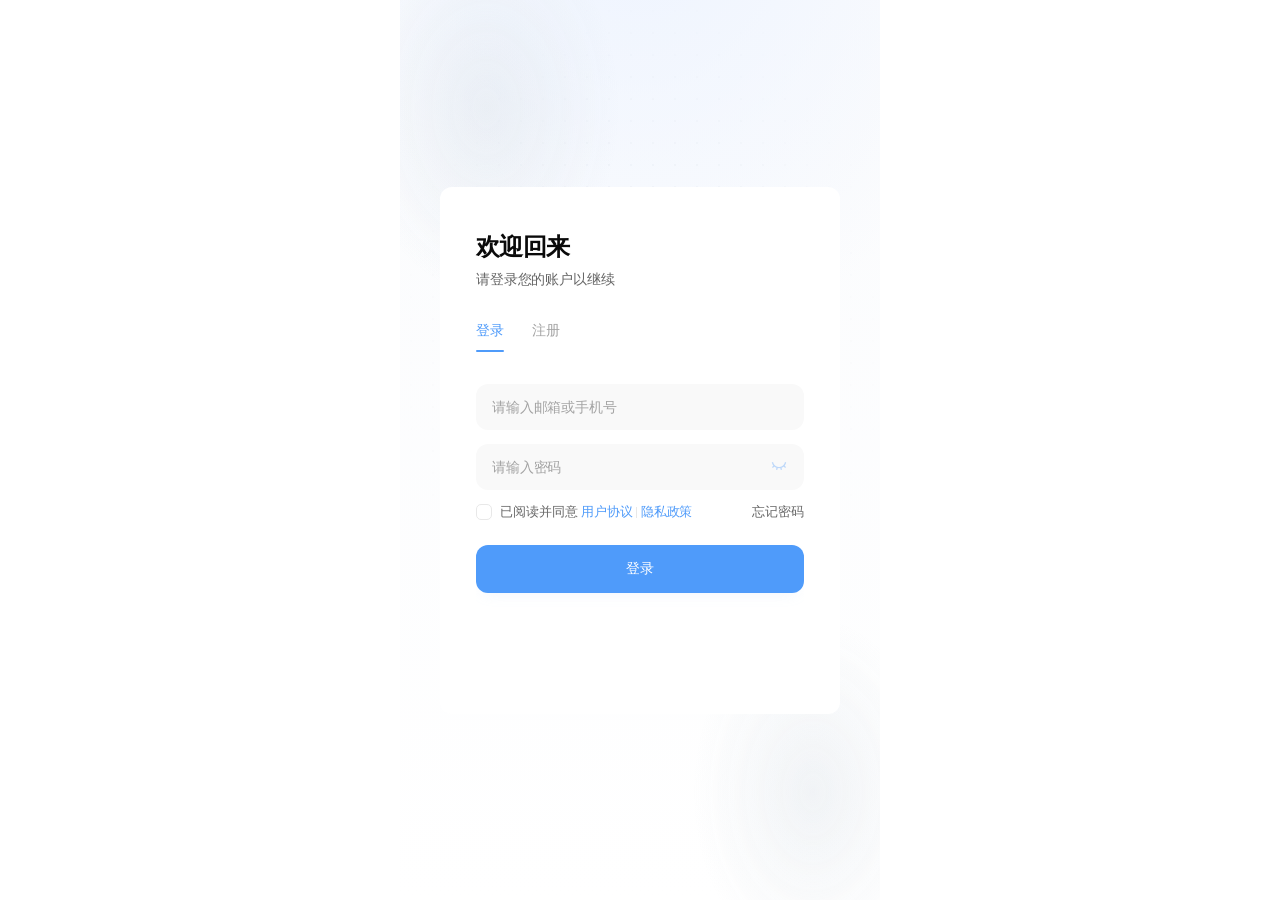
==== commit 63e9dba1: "Add files via upload" ====
--- a/index.html
+++ b/index.html
@@ -1,561 +1,554 @@
 <!DOCTYPE html>
-<html lang="zh-CN">
-<head>
-    <meta charset="UTF-8" />
-    <meta name="viewport" content="width=device-width, initial-scale=1.0, maximum-scale=1.0, user-scalable=no, viewport-fit=cover" />
+<html lang="zh-CN" data-page-node-id="hzxG3cz8BIw3n68Zq3CZnA">
+<head data-page-node-id="eYrWRon7owzWWAAl8F7LyD">
+    <meta charset="UTF-8" data-page-node-id="ZgGMyBwgty1OixWJFr4AYN" />
+    <meta name="viewport" content="width=device-width, initial-scale=1.0, maximum-scale=1.0, user-scalable=no, viewport-fit=cover" data-page-node-id="PH33qb7OpfXeF4xEn16Kjz" />
     <title>WELL记账</title>
-    
-    <link rel="stylesheet" href="webfonts/remixicon.css" />
-    
-    <link rel="stylesheet" href="css/all.min.css" />
-     <link rel="stylesheet" href="css/style.css?v=20" />
-     <link rel="stylesheet" href="css/bills.css" />
-     <link rel="stylesheet" href="css/stats.css?v=2" />
-	 <link rel="stylesheet" href="css/pet.css" />
-    <link rel="stylesheet" href="css/cropper.min.css" />
+
+    <!-- 宠物手绘主题字体（离线时自动回退系统字体） -->
+    <link rel="preconnect" href="https://fonts.googleapis.com" data-page-node-id="taIlp6R23LTaHvL8BKwYAV" />
+    <link rel="preconnect" href="https://fonts.gstatic.com" crossorigin data-page-node-id="ArMpFQvm3VKvwbnhXUPs1f" />
+    <link href="https://fonts.googleapis.com/css2?family=ZCOOL+KuaiLe&family=ZCOOL+QingKe+HuangYou&family=Ma+Shan+Zheng&display=swap" rel="stylesheet" data-page-node-id="RQfJVqjwzXKp4rDN9L5y5G" />
+
+    <link rel="stylesheet" href="webfonts/remixicon.css" data-page-node-id="ecdSFvzlSCY4yUoQdClQad" />
+    
+    <link rel="stylesheet" href="css/all.min.css" data-page-node-id="9Ft7ntd7zj71W9GGlqq8yB" />
+     <link rel="stylesheet" href="css/style.css?v=39" data-page-node-id="IHwo2pqdCbQAHtwAZZcJDQ" />
+     <link rel="stylesheet" href="css/bills.css?v=4" data-page-node-id="I5XUeUw522dGOE3TNWZ0za" />
+     <link rel="stylesheet" href="css/stats.css?v=6" data-page-node-id="VII2BjBjquY4lHQuHQPLNB" />
+    <link rel="stylesheet" href="css/pet.css?v=10" data-page-node-id="joAa9yR76KBrpYsW5g0GEv" />
+    <link rel="stylesheet" href="css/pet-handdrawn.css?v=6" data-page-node-id="x6L39MITosGfJI165g67aQ" />
+    <link rel="stylesheet" href="css/cropper.min.css" data-page-node-id="wEYDrcR1C7aqpJwuVyL6TE" />
 </head>
-<body>
-
-    <div id="app">
-        
-        
-        <div id="toast">
-            <div class="toast-text" id="toastMessage">提示内容</div>
-        </div>
-
-        
-        <div class="date-overlay" id="dateOverlay"></div>
-        <div class="date-modal" id="dateModal">
-            <div class="date-modal-header">
-                <button class="date-modal-close" id="dateModalClose">
-                    <i class="ri-close-line"></i>
+<body data-page-node-id="IngcjEaE1BlWHofBSFybRB">
+    <!-- 手绘图标抖动滤镜：让宠物模块内的 RemixIcon 呈现手绘线条质感 -->
+    <svg width="0" height="0" style="position:absolute" aria-hidden="true" focusable="false" data-page-node-id="PTOK311scSHzUO7AAMBXHR">
+        <defs data-page-node-id="346c41dTXvI7zsuK8pLKbE">
+            <filter id="hd-wobble" x="-30%" y="-30%" width="160%" height="160%" data-page-node-id="YYCky4G2R9hjyhhoYvwq9Q">
+                <feTurbulence type="fractalNoise" baseFrequency="0.02" numOctaves="2" seed="4" result="noise" data-page-node-id="hspHFtaLDzVor2QRZ90JaT" />
+                <feDisplacementMap in="SourceGraphic" in2="noise" scale="1.8" xChannelSelector="R" yChannelSelector="G" data-page-node-id="wyabaEy2tDMMnOjJdFefx0" />
+            </filter>
+        </defs>
+    </svg>
+
+    <div id="app" data-page-node-id="OZBHISDHpGb15iDx7VSFrk">
+        
+        
+        <div id="toast" data-page-node-id="S8pBPAv9vbcS1Do7LF6R3E">
+            <div class="toast-text" id="toastMessage" data-page-node-id="Zm6vFvNiAEfrG9W4skff9a">提示内容</div>
+        </div>
+
+        
+        <div class="date-overlay" id="dateOverlay" data-page-node-id="7F6Za6qx9fSLRbrBPRZrkI"></div>
+        <div class="date-modal" id="dateModal" data-page-node-id="y4wxZLIxBAFD9IZYLYNinD">
+            <div class="date-modal-header" data-page-node-id="8SD1jHiMFF4AW31muRu6H7">
+                <button class="date-modal-close" id="dateModalClose" data-page-node-id="wZoccZYFzJUdk57ZiYALPd">
+                    <i class="ri-close-line" data-page-node-id="U1xscyOQtyU5Lx9OhGX5rb"></i>
                 </button>
-                <button class="date-modal-confirm" id="dateBtnConfirm">
-                    <i class="ri-check-line"></i>
+                <button class="date-modal-confirm" id="dateBtnConfirm" data-page-node-id="XbYC3c1pADLNAt5HG4xzkr">
+                    <i class="ri-check-line" data-page-node-id="FKjrITVidK4MjX6gXEE8l8"></i>
                 </button>
             </div>
-            <div class="date-modal-body">
-                <div class="wheel-picker-container">
-                    <div class="wheel-picker-mask-top"></div>
-                    <div class="wheel-picker-mask-bottom"></div>
-                    <div class="wheel-picker-highlight"></div>
-                    <div class="wheel-picker" data-type="year" id="wheelYear"></div>
-                    <div class="wheel-picker" data-type="month" id="wheelMonth"></div>
-                    <div class="wheel-picker" data-type="day" id="wheelDay"></div>
-                    <div class="wheel-picker-label">
-                        <span>年</span><span>月</span><span>日</span>
-                    </div>
-                </div>
-            </div>
-        </div>
-
-        
-        <div class="month-overlay" id="monthOverlay"></div>
-        <div class="month-modal" id="monthModal">
-            <div class="month-modal-header">
-                <button class="month-modal-close" id="monthModalClose">
-                    <i class="ri-close-line"></i>
+            <div class="date-modal-body" data-page-node-id="edqU6pxu3hTQAHPkQvDrg5">
+                <div class="wheel-picker-container" data-page-node-id="iXQncakBhvChav3wD1SpuD">
+                    <div class="wheel-picker-mask-top" data-page-node-id="K1mKI2V3brbQTy6ujJsnzk"></div>
+                    <div class="wheel-picker-mask-bottom" data-page-node-id="sAQrkul1NmT0h89nJLmzZO"></div>
+                    <div class="wheel-picker-highlight" data-page-node-id="EmsPoRp5ZdGOHHZ0IROS11"></div>
+                    <div class="wheel-picker" data-type="year" id="wheelYear" data-page-node-id="8edhyoCZHsBJNGze641qGt"></div>
+                    <div class="wheel-picker" data-type="month" id="wheelMonth" data-page-node-id="i1bCQimTHuRBmNhBiV69KQ"></div>
+                    <div class="wheel-picker" data-type="day" id="wheelDay" data-page-node-id="sVFX6ZNc2LeBN4Gq9buLwa"></div>
+                    <div class="wheel-picker-label" data-page-node-id="Exvi42NbUAZHVQu8t4Mmme">
+                    </div>
+                </div>
+            </div>
+        </div>
+
+        
+        <div class="month-overlay" id="monthOverlay" data-page-node-id="fI5or5dGv3jWuu5frWEi2d"></div>
+        <div class="month-modal" id="monthModal" data-page-node-id="zVCFpRLh9lELU9UxJMgTlx">
+            <div class="month-modal-header" data-page-node-id="z3L3YNtlCG3d68VaBnGJKu">
+                <button class="month-modal-close" id="monthModalClose" data-page-node-id="EVuXsam4kEvhQsIDiZP2Ns">
+                    <i class="ri-close-line" data-page-node-id="LDPUcR7b71LbWeHjATVmJJ"></i>
                 </button>
-                <button class="month-modal-confirm" id="monthBtnConfirm">
-                    <i class="ri-check-line"></i>
+                <button class="month-modal-confirm" id="monthBtnConfirm" data-page-node-id="t0TJ2ADpExDqOBu16J8qp5">
+                    <i class="ri-check-line" data-page-node-id="SbLWnysLgyX4qQWSgYEzHV"></i>
                 </button>
             </div>
-            <div class="month-modal-body">
-                <div class="wheel-picker-container">
-                    <div class="wheel-picker-mask-top"></div>
-                    <div class="wheel-picker-mask-bottom"></div>
-                    <div class="wheel-picker-highlight"></div>
-                    <div class="wheel-picker" data-type="year" id="wheelMonthYear"></div>
-                    <div class="wheel-picker" data-type="month" id="wheelMonthMonth"></div>
-                    <div class="wheel-picker-label wheel-picker-label-2col">
-                        <span>年</span><span>月</span>
-                    </div>
-                </div>
-            </div>
-        </div>
-
-        
-        <div class="import-overlay" id="importOverlay"></div>
-        <div class="import-progress-modal" id="importProgressModal">
-            <div class="import-progress-ring">
-                <svg viewBox="0 0 100 100" class="import-ring-svg">
-                    <circle class="import-ring-bg" cx="50" cy="50" r="42" />
-                    <circle class="import-ring-fill" cx="50" cy="50" r="42" id="importRingFill" />
+            <div class="month-modal-body" data-page-node-id="epkOX5HDKW05e9O9D1Une4">
+                <div class="wheel-picker-container" data-page-node-id="ICrGHC8l7Kq7McZXdvsYul">
+                    <div class="wheel-picker-mask-top" data-page-node-id="CcFxYqzbztRn56LXUgXZ8P"></div>
+                    <div class="wheel-picker-mask-bottom" data-page-node-id="SKaXEIHJas3gO0EGIm8R6Y"></div>
+                    <div class="wheel-picker-highlight" data-page-node-id="1PLYQZXgxuRZsMc0aWG4WD"></div>
+                    <div class="wheel-picker" data-type="year" id="wheelMonthYear" data-page-node-id="sIiBtl6l6TJlmnVXYtzQII"></div>
+                    <div class="wheel-picker" data-type="month" id="wheelMonthMonth" data-page-node-id="VrV2J6gvR9XBZTFCBQFjey"></div>
+                    <div class="wheel-picker-label wheel-picker-label-2col" data-page-node-id="jZmZXWoyvcLKRO4J7t9oPs"></div>
+                </div>
+            </div>
+        </div>
+
+        
+        <div class="import-overlay" id="importOverlay" data-page-node-id="V1MI6YtDMVFQsh7kDD3fFf"></div>
+        <div class="import-progress-modal" id="importProgressModal" data-page-node-id="FqZFJQkpiOJPskZY283etZ">
+            <div class="import-progress-ring" data-page-node-id="71IPpaRMCqYJB3eNgsEjfU">
+                <svg viewBox="0 0 100 100" class="import-ring-svg" data-page-node-id="q4UBlEWQl7uvj7ZBrgjByJ">
+                    <circle class="import-ring-bg" cx="50" cy="50" r="42" data-page-node-id="e4RJq5fYDlekv9ZraUL4bX" />
+                    <circle class="import-ring-fill" cx="50" cy="50" r="42" id="importRingFill" data-page-node-id="GosirGGlT5ExWVEgDDrWFs" />
                 </svg>
-                <div class="import-ring-text" id="importRingText">0%</div>
-            </div>
-            <div class="import-progress-label" id="importProgressLabel">正在导入...</div>
-        </div>
-
-        
-        <div class="update-modal-overlay" id="updateModalOverlay">
-            <div class="update-modal-box">
-                <div class="update-modal-header">
-                    <div class="update-modal-icon">
-                        <i class="ri-download-cloud-2-line"></i>
-                    </div>
-                    <div class="update-modal-title">发现新版本</div>
-                    <div class="update-modal-version" id="updateModalVersion">v1.0.0</div>
-                </div>
-                <div class="update-modal-body">
-                    <div class="update-modal-section-title">更新内容</div>
-                    <div class="update-modal-changelog" id="updateModalChangelog">
+                <div class="import-ring-text" id="importRingText" data-page-node-id="EAIEfbO76GtIiRFKFTV4Zx">0%</div>
+            </div>
+            <div class="import-progress-label" id="importProgressLabel" data-page-node-id="TlZrVkKkbfAhpCv99Ly5ya">正在导入...</div>
+        </div>
+
+        
+        <div class="update-modal-overlay" id="updateModalOverlay" data-page-node-id="McJnuygM4BLmMY1dPSEn7T">
+            <div class="update-modal-box" data-page-node-id="F382J0Fccpja0Hs2VDyiRO">
+                <div class="update-modal-header" data-page-node-id="AfR9hVdq5WpXzC6IAVZ4XJ">
+                    <div class="update-modal-icon" data-page-node-id="jTnCDvlrLvdwoyb49dlAAC">
+                        <i class="ri-download-cloud-2-line" data-page-node-id="qY9GGTRzFeuBMaUGOjSZXU"></i>
+                    </div>
+                    <div class="update-modal-title" data-page-node-id="fJ7KtAFPwEBUtU1V6DGvWg">发现新版本</div>
+                    <div class="update-modal-version" id="updateModalVersion" data-page-node-id="mchGJq9XEne3N2GD4cC68I">v1.0.0</div>
+                </div>
+                <div class="update-modal-body" data-page-node-id="TOmsvg4zGCmkxVSm5OdXue">
+                    <div class="update-modal-section-title" data-page-node-id="6ZRX24y7ykAlAVWJxAr37H">更新内容</div>
+                    <div class="update-modal-changelog" id="updateModalChangelog" data-page-node-id="T1mdUQWGWzX3hzrJ2imzBD">
                         
                     </div>
-                    <div class="update-modal-info">
-                        <div class="update-info-item">
-                            <span class="update-info-label">文件大小</span>
-                            <span class="update-info-value" id="updateModalSize">--</span>
-                        </div>
-                        <div class="update-info-item">
-                            <span class="update-info-label">当前版本</span>
-                            <span class="update-info-value" id="updateModalCurrentVersion">v1.0.0</span>
+                    <div class="update-modal-info" data-page-node-id="t2aFrEANeIctDr5CWGGiTv">
+                        <div class="update-info-item" data-page-node-id="q6uSINeOdYd1LhyHvuHyCw">
+                            <span class="update-info-label" data-page-node-id="M0rtfPWjVbnhkDHEIlXSzh">文件大小</span>
+                            <span class="update-info-value" id="updateModalSize" data-page-node-id="s818h0uyMUMUGq99308lss">--</span>
+                        </div>
+                        <div class="update-info-item" data-page-node-id="6anzRuT54VECfXdggTFgp5">
+                            <span class="update-info-label" data-page-node-id="mZ3CffBFNDkVF54OWuFFOv">当前版本</span>
+                            <span class="update-info-value" id="updateModalCurrentVersion" data-page-node-id="b2B3WlLVCv0HRYl9WgtVIs">v1.0.0</span>
                         </div>
                     </div>
                     
-                    <div class="update-download-area" id="updateDownloadArea" style="display:none;">
-                        <div class="update-download-progress">
-                            <div class="update-progress-bar">
-                                <div class="update-progress-fill" id="updateProgressFill"></div>
-                            </div>
-                            <div class="update-progress-text" id="updateProgressText">0%</div>
-                        </div>
-                        <div class="update-download-status" id="updateDownloadStatus">正在下载...</div>
-                    </div>
-                </div>
-                <div class="update-modal-footer">
-                    <button class="update-btn-cancel" id="updateModalCancel">稍后再说</button>
-                    <button class="update-btn-confirm" id="updateModalConfirm">立即更新</button>
-                </div>
-            </div>
-        </div>
-
-        
-        <div class="update-modal-overlay" id="termsModalOverlay">
-            <div class="update-modal-box">
-                <div class="update-modal-header">
-                    <div class="update-modal-icon">
-                        <i class="ri-shield-check-line"></i>
-                    </div>
-                    <div class="update-modal-title">协议更新提示</div>
-                </div>
-                <div class="update-modal-body">
-                    <div class="update-modal-changelog" id="termsModalMessage">
+                    <div class="update-download-area" id="updateDownloadArea" style="display:none;" data-page-node-id="klBuddtQIHNvMbFV4mAN4I">
+                        <div class="update-download-progress" data-page-node-id="YZYSXFHAQNMDAoodJR3iLy">
+                            <div class="update-progress-bar" data-page-node-id="5TwR5o5Hst0nz8crWtpgzx">
+                                <div class="update-progress-fill" id="updateProgressFill" data-page-node-id="yZVhiCttNTnOxKFHNeC62C"></div>
+                            </div>
+                            <div class="update-progress-text" id="updateProgressText" data-page-node-id="G46v8dISmgwsNfWcCmN9jp">0%</div>
+                        </div>
+                        <div class="update-download-status" id="updateDownloadStatus" data-page-node-id="KkBrRrC51nnXd3R23g8Byo">正在下载...</div>
+                    </div>
+                </div>
+                <div class="update-modal-footer" data-page-node-id="yJ5FjXr71AvnzPuVAAoP5a">
+                    <button class="update-btn-cancel" id="updateModalCancel" data-page-node-id="AUoDVduqKY2t5yhuHCgKhT">稍后再说</button>
+                    <button class="update-btn-confirm" id="updateModalConfirm" data-page-node-id="0oUccAEmLEXHFKtinhJ8V0">立即更新</button>
+                </div>
+            </div>
+        </div>
+
+        
+        <div class="update-modal-overlay" id="termsModalOverlay" data-page-node-id="M6qvCRrxrQm9B7CNegHwKX">
+            <div class="update-modal-box" data-page-node-id="gF3NkcrKHFPxJEG7MkbomL">
+                <div class="update-modal-header" data-page-node-id="4fTEIuauzDoiuQyrkSfIHB">
+                    <div class="update-modal-icon" data-page-node-id="e1UfL94tdFzENwMHrUhwgv">
+                        <i class="ri-shield-check-line" data-page-node-id="QI1ab1RRIxsXVLAGunYOO7"></i>
+                    </div>
+                    <div class="update-modal-title" data-page-node-id="MC1rpMhD2tSViul3CQQhp2">协议更新提示</div>
+                </div>
+                <div class="update-modal-body" data-page-node-id="fSKRzZA7IgtwnttSUJGmM3">
+                    <div class="update-modal-changelog" id="termsModalMessage" data-page-node-id="NwlPyPh2Vvss7FnfsscoXg">
                         用户协议和隐私政策已更新，请重新阅读并同意。
                     </div>
-                    <div class="terms-modal-links">
-                        <a href="javascript:void(0)" data-page="terms" class="terms-link">
-                            <i class="ri-file-text-line"></i> 查看用户协议
+                    <div class="terms-modal-links" data-page-node-id="FzMuxFDivA2yleHjIXvKGe">
+                        <a href="javascript:void(0)" data-page="terms" class="terms-link" data-page-node-id="4n4kVO4edWVgRvtcwZze8M">
+                            <i class="ri-file-text-line" data-page-node-id="xAegpRi7Fm3Y4dOgnWVlwI"></i> 查看用户协议
                         </a>
-                        <a href="javascript:void(0)" data-page="privacy" class="terms-link">
-                            <i class="ri-lock-line"></i> 查看隐私政策
+                        <a href="javascript:void(0)" data-page="privacy" class="terms-link" data-page-node-id="D1QYrq8Laj7eXzvv97vbzd">
+                            <i class="ri-lock-line" data-page-node-id="12DKDcAO0Dx9kS6WqF3tfK"></i> 查看隐私政策
                         </a>
                     </div>
                 </div>
-                <div class="update-modal-footer">
-                    <button class="update-btn-cancel" id="termsModalLater">稍后</button>
-                    <button class="update-btn-confirm" id="termsModalAgree">同意并继续</button>
-                </div>
-            </div>
-        </div>
-
-        
-        <div class="modal-overlay" id="deleteModal">
-            <div class="modal-box">
-                <div class="modal-title">确认删除</div>
-                <div class="modal-desc">确定要删除这笔账单吗？</div>
-                <div class="modal-actions">
-                    <button class="btn-cancel" id="modalCancel">取消</button>
-                    <button class="btn-confirm" id="modalConfirm">删除</button>
-                </div>
-            </div>
-        </div>
-
-        
-
-        <div class="add-modal-overlay" id="addModalOverlay">
-            <div class="add-modal-full">
+                <div class="update-modal-footer" data-page-node-id="Gd1Gtb1y5P42FEenSZh6CP">
+                    <button class="update-btn-cancel" id="termsModalLater" data-page-node-id="9Wo6bfTB1KZVQwyLF1GgZM">稍后</button>
+                    <button class="update-btn-confirm" id="termsModalAgree" data-page-node-id="gmHDMO6B43WVndQQYUmVBw">同意并继续</button>
+                </div>
+            </div>
+        </div>
+
+        
+        <div class="modal-overlay" id="deleteModal" data-page-node-id="uT3JCnzRTNBfOlrfc2gGkS">
+            <div class="modal-box" data-page-node-id="O3cMecnaHWIrcP150HZw66">
+                <div class="modal-title" data-page-node-id="Iygp84OBJanIfeGMS94xth">确认删除</div>
+                <div class="modal-desc" data-page-node-id="aBdoMHSBMsF7fJlLb5ktVL">确定要删除这笔账单吗？</div>
+                <div class="modal-actions" data-page-node-id="MAcCUcEF5mthVV9A3BCj4J">
+                    <button class="btn-cancel" id="modalCancel" data-page-node-id="ijW0Ur2o68MHv4BYItKIW3">取消</button>
+                    <button class="btn-confirm" id="modalConfirm" data-page-node-id="EUrcxhF3PdEmeowfyVtXT4">删除</button>
+                </div>
+            </div>
+        </div>
+
+        
+
+        <div class="add-modal-overlay" id="addModalOverlay" data-page-node-id="laKMCFn8izm8zKTHJ2IvBl">
+            <div class="add-modal-full" data-page-node-id="i5q7vbyYBa47YGg7cskmeI">
                 
-                <div class="modal-top-bar">
-                    <button class="modal-back-btn" id="addModalClose">
-                        <i class="ri-arrow-left-s-line"></i>
-                    </button>
-                    <div class="modal-type-toggle" id="modalTypeToggle">
-                        <button type="button" data-type="expense" class="active-expense">支出</button>
-                        <button type="button" data-type="income">收入</button>
-                        <div class="toggle-slider" id="toggleSlider"></div>
-                    </div>
-                    <button class="modal-settings-btn" id="modalSettingsBtn">
-                        <i class="ri-settings-line"></i>
+                <div class="modal-top-bar" data-page-node-id="YozxNZAPIPJbQoKZluxIVb">
+                    <button class="modal-back-btn" id="addModalClose" data-page-node-id="HSwuoUe2Uxt8Nyp5o8Q6bJ">
+                        <i class="ri-arrow-left-s-line" data-page-node-id="Vc3zG2mxg5E2WZpYoOV4MI"></i>
+                    </button>
+                    <div class="modal-type-toggle" id="modalTypeToggle" data-page-node-id="1NZBaW5mplZBUcfNWKQU4A">
+                        <button type="button" data-type="expense" class="active-expense" data-page-node-id="4CUICvm6jinMRtP3USNMKv">支出</button>
+                        <button type="button" data-type="income" data-page-node-id="b632C0F20UwQFByslJs1bt">收入</button>
+                        <div class="toggle-slider" id="toggleSlider" data-page-node-id="sV5rW0Vz6G1CTkn3IrZaG5"></div>
+                    </div>
+                    <button class="modal-settings-btn" id="modalSettingsBtn" data-page-node-id="4HBWNyTZF0q7OtxdZgNHol">
+                        <i class="ri-settings-line" data-page-node-id="t18fJkBc9tdZKtbZcbBB3P"></i>
                     </button>
                 </div>
 
                 
-                <div class="category-grid-wrapper" id="categoryGridWrapper">
-                    <div class="category-scroll" id="categoryScroll">
-                        <div class="category-slide" id="categorySlideExpense"></div>
-                        <div class="category-slide" id="categorySlideIncome"></div>
+                <div class="category-grid-wrapper" id="categoryGridWrapper" data-page-node-id="spz1H6FzBzZVnYIGf5Hc0m">
+                    <div class="category-scroll" id="categoryScroll" data-page-node-id="BNSvNt20dhsO7yv7x5zVYw">
+                        <div class="category-slide" id="categorySlideExpense" data-page-node-id="7w0lov2APWCqLCSWHlKxCl"></div>
+                        <div class="category-slide" id="categorySlideIncome" data-page-node-id="BlMXACnW5WLoCFGWn9jarh"></div>
                     </div>
                 </div>
 
                 
-                <div class="bottom-fixed" id="bottomFixed">
-                    <div class="input-area">
-                        <div class="input-top-row">
-                            <div class="scroll-wrapper" id="scrollWrapper">
-                                <div class="scroll-content" id="scrollContent">
-                                    <div class="input-group date-group">
-                                        <button class="date-trigger" id="dateTrigger">
-                                            <i class="ri-calendar-2-line"></i>
-                                            <span id="dateTriggerLabel">2026-06-23</span>
+                <div class="bottom-fixed" id="bottomFixed" data-page-node-id="sJJ4JU5KTOO3qQ4oe3AN4J">
+                    <div class="input-area" data-page-node-id="1pYANBWMU7nKFsxxbNiZaR">
+                        <div class="input-top-row" data-page-node-id="S0ZZiSAkC5cmXVUb2dkXO5">
+                            <div class="scroll-wrapper" id="scrollWrapper" data-page-node-id="x3E0zem1nNp3SlCFUUrvvY">
+                                <div class="scroll-content" id="scrollContent" data-page-node-id="K9kkDlLI2KamKP7rnZ6ZLh">
+                                    <div class="input-group date-group" data-page-node-id="CDBBJ1vmJSf83ikdZyKyIE">
+                                        <button class="date-trigger" id="dateTrigger" data-page-node-id="VvM6enLTeFDGqNj9PlfTuV">
+                                            <i class="ri-calendar-2-line" data-page-node-id="0SF6TvIGIAIBCWurXtWBMH"></i>
+                                            <span id="dateTriggerLabel" data-page-node-id="Bx6AW9FFgtapTKLP5NnE8D">2026-06-23</span>
                                         </button>
                                     </div>
-                                    <div class="input-group we-group" id="belongGroup">
-                                        <button class="belong-btn active" data-belong="自己">自己</button>
-                                        <button class="belong-btn" data-belong="对方">对方</button>
-                                        <button class="belong-btn" data-belong="共同">共同</button>
+                                    <div class="input-group we-group" id="belongGroup" data-page-node-id="QKTNE2bPVFJHL2Fc0XC5rO">
+                                        <button class="belong-btn active" data-belong="自己" data-page-node-id="sCaRUGGYva0NVlSxwmbfns">自己</button>
+                                        <button class="belong-btn" data-belong="对方" data-page-node-id="VF6O5qSrwBUelRiQ8C9EVG">对方</button>
+                                        <button class="belong-btn" data-belong="共同" data-page-node-id="YJEkSuJqSnUrDPvIID365A">共同</button>
                                     </div>
                                 </div>
                             </div>
-                            <div class="input-group payment-trigger-group">
-                                <button class="payment-trigger" id="paymentTrigger">
-                                    <span id="paymentTriggerLabel"><i class="ri-wechat-fill"></i> 微信</span>
+                            <div class="input-group payment-trigger-group" data-page-node-id="N8lvdBozchB9UUQzpPXIkB">
+                                <button class="payment-trigger" id="paymentTrigger" data-page-node-id="hRSbgZka6jmfKFFplFsXnx">
+                                    <span id="paymentTriggerLabel" data-page-node-id="XPnZEcwaIFb8mSagYUhtmv"><i class="ri-wechat-fill" data-page-node-id="qm67aJhAg2v45gXsqKtagD"></i> 微信</span>
                                 </button>
                             </div>
                         </div>
 
-                        <div class="input-bottom-row">
-                            <div class="note-display" id="noteDisplay">
-                                <span class="note-placeholder" id="notePlaceholder">点击输入备注0/25</span>
-                                <span class="note-text" id="noteText" style="display:none;"></span>
-                            </div>
-                            <span class="amount-currency">¥</span>
-                            <span class="amount-display" id="amountDisplay">0.00</span>
-                        </div>
-                    </div>
-
-
-<div class="keyboard" id="keyboard">
-    
-    <button class="key-btn" data-value="1">1</button>
-    <button class="key-btn" data-value="2">2</button>
-    <button class="key-btn" data-value="3">3</button>
-    <button class="key-btn key-back" data-value="back"><i class="ri-delete-back-2-line"></i></button>
-    
-    <button class="key-btn" data-value="4">4</button>
-    <button class="key-btn" data-value="5">5</button>
-    <button class="key-btn" data-value="6">6</button>
-    <button class="key-btn key-plus" data-value="plus"><i class="ri-add-line"></i></button>
-    
-    <button class="key-btn" data-value="7">7</button>
-    <button class="key-btn" data-value="8">8</button>
-    <button class="key-btn" data-value="9">9</button>
-    <button class="key-btn key-minus" data-value="minus"><i class="ri-subtract-line"></i></button>
-    
-    <button class="key-btn key-clear" data-value="clear">清空</button>
-    <button class="key-btn" data-value="0">0</button>
-    <button class="key-btn" data-value=".">.</button>
-    <button class="key-btn key-save" data-value="save">保存</button>
-</div>
-                </div>
-            </div>
-
-            
-            <div class="payment-overlay" id="paymentOverlay"></div>
-            <div class="payment-sheet" id="paymentSheet">
-                <div class="payment-sheet-header">
-                    <span class="payment-sheet-title">选择支付方式</span>
-                    <button class="payment-sheet-close" id="paymentSheetClose">
-                        <i class="ri-close-line"></i>
-                    </button>
-                </div>
-                <div class="payment-sheet-options" id="paymentSheetOptions">
-                    <button class="payment-sheet-option active" data-payment="微信">
-                        <i class="ri-wechat-fill"></i> 微信
-                    </button>
-                    <button class="payment-sheet-option" data-payment="支付宝">
-                        <i class="ri-alipay-fill"></i> 支付宝
-                    </button>
-                    <button class="payment-sheet-option" data-payment="现金">
-                        <i class="ri-cash-fill"></i> 现金
-                    </button>
-                    <button class="payment-sheet-option" data-payment="银行卡">
-                        <i class="ri-bank-card-fill"></i> 银行卡
-                    </button>
-                </div>
-            </div>
-
-            
-            <div class="note-overlay" id="noteOverlay"></div>
-            <div class="note-modal" id="noteModal">
-                <div class="note-modal-header"></div>
-                <div class="note-modal-body">
-                    <input type="text" id="noteModalInput" placeholder="点击输入备注0/25" maxlength="25" />
-                    <button class="note-modal-confirm" id="noteModalConfirm">确认</button>
-                </div>
-                <div class="note-frequent" id="noteFrequent"></div>
-            </div>
-
-        </div>
-
-
-
-<div id="auth-page" class="page active" style="display:none;">
-    <div class="auth-deco auth-deco-grid"></div>
-    <div class="auth-deco auth-deco-glow"></div>
-
-    <div class="auth-inner">
-        <div class="auth-box">
-            <div class="logo">
-                <div class="logo-text">
-                    <div class="logo-wordmark">WELL</div>
-                    <div class="logo-tagline">每一笔&nbsp;&nbsp;都为更好的生活</div>
-                </div>
-            </div>
-
-            
-            <form id="loginForm" autocomplete="off" novalidate>
-    <div class="form-group">
-        <div class="input-wrap">
-            <i class="ri-user-3-line input-icon"></i>
-            <input type="text" id="loginAccount" placeholder="请输入邮箱或手机号" autocomplete="off" />
-        </div>
-    </div>
-    <div class="form-group">
-        <div class="input-wrap">
-            <i class="ri-lock-line input-icon"></i>
-            <input type="password" id="loginPassword" placeholder="请输入密码" />
-            <button type="button" class="pwd-toggle" data-target="loginPassword" aria-label="显示/隐藏密码">
-                <i class="ri-eye-close-line"></i>
+                        <div class="input-bottom-row" data-page-node-id="zFH1lkoQqw16qpTLs2M2ku">
+                            <div class="note-display" id="noteDisplay" data-page-node-id="8oM5jNjd7Jh0FipPaZfx7p">
+                                <span class="note-placeholder" id="notePlaceholder" data-page-node-id="6WrOeqYEh7a3wRzDslrGLg">点击输入备注0/25</span>
+                                <span class="note-text" id="noteText" style="display:none;" data-page-node-id="NqUeqP2z3CzTSJEREUflZv"></span>
+                            </div>
+                            <span class="amount-currency" id="amountCurrency" data-page-node-id="Hl9HObgTDglmtGvLlQKfYC">¥</span>
+                            <span class="amount-display" id="amountDisplay" data-page-node-id="s1gHKbt2U1PFiXClEJzHMP">0.00</span>
+                        </div>
+                    </div>
+
+
+<div class="keyboard" id="keyboard" data-page-node-id="FbPh8mZlBG5U3anTuUodLB">
+    
+    <button class="key-btn" data-value="1" data-page-node-id="7JqevZOM4MrcZFflJop93K">1</button>
+    <button class="key-btn" data-value="2" data-page-node-id="d9iJEUWVJkXgVHB0gvOFIZ">2</button>
+    <button class="key-btn" data-value="3" data-page-node-id="BxjsuvQQNBb3wvbDzo2O3F">3</button>
+    <button class="key-btn key-back" data-value="back" data-page-node-id="7oBKPdIDraGJx2bK1CwZmF"><i class="ri-delete-back-2-line" data-page-node-id="yZblqfAc2lF8kW9VfNllmG"></i></button>
+    
+    <button class="key-btn" data-value="4" data-page-node-id="Qp5Xmfg7zmPbqVm34lOJGr">4</button>
+    <button class="key-btn" data-value="5" data-page-node-id="OBbEtJ3c4DKdP9LeATg72d">5</button>
+    <button class="key-btn" data-value="6" data-page-node-id="OBtnb444uCxIckrfvokfyf">6</button>
+    <button class="key-btn key-plus" data-value="plus" data-page-node-id="LYm0beOsKs1dfH08pAuvIw"><i class="ri-add-line" data-page-node-id="5DRLJDtTpEhdupZdTGJWSM"></i></button>
+    
+    <button class="key-btn" data-value="7" data-page-node-id="E8uAO8ZMMCS2wyQ5dXqMhM">7</button>
+    <button class="key-btn" data-value="8" data-page-node-id="2doim3NU1j84reBztQDxeG">8</button>
+    <button class="key-btn" data-value="9" data-page-node-id="NpzFuclzM4URGjKYyWwf0y">9</button>
+    <button class="key-btn key-minus" data-value="minus" data-page-node-id="DUcpatI5dJu2CtM76EtHMh"><i class="ri-subtract-line" data-page-node-id="NidKAJt8VtrqQCG51PuYma"></i></button>
+    
+    <button class="key-btn key-clear" data-value="clear" data-page-node-id="cAAoJ8GVnfv2gTqOrWM3Ya">清空</button>
+    <button class="key-btn" data-value="0" data-page-node-id="GbIU9nzfR0r9eQimNzAQkK">0</button>
+    <button class="key-btn" data-value="." data-page-node-id="vZRovRHZvMV3aJ1zvfvkvs">.</button>
+    <button class="key-btn key-save" data-value="save" data-page-node-id="QlUQoIJ7Jzpo19U9X4itXZ">保存</button>
+</div>
+                </div>
+            </div>
+
+            
+            <div class="payment-overlay" id="paymentOverlay" data-page-node-id="bDTRZB8yIRkjwSibF0wn3b"></div>
+            <div class="payment-sheet" id="paymentSheet" data-page-node-id="inQlHeTVAEcaXc0bGUdBb8">
+                <div class="payment-sheet-header" data-page-node-id="vSvVg5oX3tyycBRBr77qsV">
+                    <span class="payment-sheet-title" data-page-node-id="neXmB7gCc9AdIFhbzzrNsM">选择关联账户</span>
+                    <button class="payment-sheet-close" id="paymentSheetClose" data-page-node-id="3DiT2W2llw46TeM7Y98dik">
+                        <i class="ri-close-line" data-page-node-id="lc620nAgrZUUJzGr5K6RQK"></i>
+                    </button>
+                </div>
+                <div class="payment-sheet-options" id="paymentSheetOptions" data-page-node-id="mP1JTIE4FeuIrzrQVCTW5g">
+                    <button class="payment-sheet-option active" data-payment="微信" data-page-node-id="WQZLCPk7GOCAK8eBtAGVqL">
+                        <i class="ri-wechat-fill" data-page-node-id="ErwQknEPJvTvjpfYaAiug2"></i> 微信
+                    </button>
+                    <button class="payment-sheet-option" data-payment="支付宝" data-page-node-id="0K6Cw4UuwG1gz9U1JsIuGN">
+                        <i class="ri-alipay-fill" data-page-node-id="H38WhFqolrvD0qmVTgTDRj"></i> 支付宝
+                    </button>
+                    <button class="payment-sheet-option" data-payment="现金" data-page-node-id="jv3s3rQYqYzX3fDOu1LZML">
+                        <i class="ri-cash-fill" data-page-node-id="RnWIiSw8njYuyZ4lryo2l2"></i> 现金
+                    </button>
+                    <button class="payment-sheet-option" data-payment="银行卡" data-page-node-id="YfsluYAJ69GxYH3DRJzm4T">
+                        <i class="ri-bank-card-fill" data-page-node-id="KeGHwLU9Nfd9CWyKFhwY9W"></i> 银行卡
+                    </button>
+                </div>
+            </div>
+
+            
+            <div class="note-overlay" id="noteOverlay" data-page-node-id="5923IWlwd2xIo3B93RNwQz">
+			            <div class="note-modal" id="noteModal" data-page-node-id="mStFkRYHvzysXVbBLXpulk">
+                <div class="note-modal-body" data-page-node-id="TswRSFxqJU0mdNQGhFBtHq">
+                    <input type="text" id="noteModalInput" placeholder="点击输入备注0/25" maxlength="25" data-page-node-id="i7ydfuqFbit44BQefzhbCH" />
+                    <button class="note-modal-confirm" id="noteModalConfirm" data-page-node-id="myJKJEg1mBhQlF11ejMfZA">确认</button>
+                </div>
+                <div class="note-frequent" id="noteFrequent" data-page-node-id="L7Lt0gg71S4g2aw6tUEDkq"></div>
+            </div>
+			</div>
+
+        </div>
+
+
+
+<div id="auth-page" class="page active" style="display:none;" data-page-node-id="BF9QfCpr0jEntRYp4MzeYO">
+    <div class="auth-deco auth-deco-grid" data-page-node-id="fHCYnQaox8j1HUM5AwuawC"></div>
+    <div class="auth-deco auth-deco-glow" data-page-node-id="sVzwES81fPDYlV3tg7upBc"></div>
+
+    <div class="auth-inner" data-page-node-id="MuRLfkLQXjjx9y6cEBQRMY">
+        <div class="auth-box" data-page-node-id="1ir4WKXQqVoMPHIDnBxJ4I">
+
+            <div class="auth-head">
+                <h1 class="auth-head-title" id="authPageTitle">欢迎回来</h1>
+                <p class="auth-head-desc" id="authPageDesc">请登录您的账户以继续</p>
+            </div>
+
+            <div class="auth-tabs" id="authTabs">
+                <button type="button" class="auth-tab active" id="tabLogin">登录</button>
+                <button type="button" class="auth-tab" id="tabRegister">注册</button>
+                <span class="auth-tab-line" id="authTabLine"></span>
+            </div>
+
+            
+            <div class="auth-form-wrapper" id="authFormWrapper" data-page-node-id="ILnYd1sgwsj3vpYX5K7KjZ">
+            <form id="loginForm" class="auth-form-panel login-panel" autocomplete="off" novalidate data-page-node-id="SWK3t9CQCRQcc0q4HGpDCH">
+    <div class="form-group" data-page-node-id="4Codx0xhPMVCKkfULHwlXO">
+        <div class="input-wrap" data-page-node-id="HC5vqILQ5371NVK1guJL0E">
+            <input type="text" id="loginAccount" placeholder="请输入邮箱或手机号" autocomplete="off" data-page-node-id="vGUfoZcgWFw6LEbfhUdQk4" />
+        </div>
+    </div>
+    <div class="form-group" data-page-node-id="VHNQfTxyBQlCNKVCB1vSKp">
+        <div class="input-wrap" data-page-node-id="O1GPger4X3gh5QR3OcQumR">
+            <input type="password" id="loginPassword" placeholder="请输入密码" data-page-node-id="eHTU5CvVceZ8dOOtKDnJD5" />
+            <button type="button" class="pwd-toggle" data-target="loginPassword" aria-label="显示/隐藏密码" data-page-node-id="qroEuroO2m5EFzA2JlC5gy">
+                <i class="ri-eye-close-line" data-page-node-id="YSK9oqcjJvqBUD5ir8xJF6"></i>
             </button>
         </div>
     </div>
 
                 
-                <div class="auth-actions-row">
-                    <div class="auth-agree" data-target="agreeCheckbox">
-                        <input type="checkbox" id="agreeCheckbox" />
-                        <span class="auth-agree-box"><i class="ri-check-line"></i></span>
-                        <div class="auth-agree-text">
+                <div class="auth-actions-row" data-page-node-id="x7oIsoeMWUTDi3hWvJbweA">
+                    <div class="auth-agree" data-target="agreeCheckbox" data-page-node-id="KPBQOQJamktx6CImPy02M5">
+                        <input type="checkbox" id="agreeCheckbox" data-page-node-id="TbXNuWS08FAEhWGfiW89eX" />
+                        <span class="auth-agree-box" data-page-node-id="0Z7l1IS2akGBlV30YbvrXi"><i class="ri-check-line" data-page-node-id="0SWLCLCPz8gYHyH2Nqm4X6"></i></span>
+                        <div class="auth-agree-text" data-page-node-id="NdktQ2gshPsMHSqZxm63RQ">
                             已阅读并同意
-                            <a class="auth-agree-link" href="javascript:void(0)" data-page="terms">用户协议</a>
-                            <span class="auth-agree-divider"></span>
-                            <a class="auth-agree-link" href="javascript:void(0)" data-page="privacy">隐私政策</a>
-                        </div>
-                    </div>
-                    <a class="auth-forgot" id="forgotPasswordLink">忘记密码</a>
-                </div>
-
-                <button type="submit" class="btn-primary no-theme" id="loginBtn">登录</button>
-                <div class="error-msg" id="loginError" style="display:none;"></div>
+                            <a class="auth-agree-link" href="javascript:void(0)" data-page="terms" data-page-node-id="8EKg6sVb1ED720YTRazJE8">用户协议</a>
+                            <span class="auth-agree-divider" data-page-node-id="tPy91IeFRrhwBy6UIPVEed"></span>
+                            <a class="auth-agree-link" href="javascript:void(0)" data-page="privacy" data-page-node-id="GuegRD7rXLPqfD47EaBfk3">隐私政策</a>
+                        </div>
+                    </div>
+                    <a class="auth-forgot" id="forgotPasswordLink" data-page-node-id="kwFXuxyCdkALh7PfEiFFn3">忘记密码</a>
+                </div>
+
+                <button type="submit" class="btn-primary no-theme" id="loginBtn" data-page-node-id="W4Xo5VBlf6QIjBiyMt87tx">登录</button>
+                <div class="error-msg" id="loginError" style="display:none;" data-page-node-id="nDuD61KdCyI25PZAlWDXwT"></div>
             </form>
 
 
-<form id="registerForm" autocomplete="off" style="display:none;" novalidate>
-    <div class="form-group">
-        <div class="input-wrap">
-            <i class="ri-mail-line input-icon"></i>
-            <input type="email" id="regEmail" placeholder="请输入邮箱" />
-        </div>
-    </div>
-    <div class="form-group">
-        <div class="input-wrap input-wrap-with-code">
-            <i class="ri-shield-keyhole-line input-icon"></i>
-            <input type="text" id="regCode" placeholder="请输入验证码" maxlength="6" inputmode="numeric" />
-            <button type="button" id="regSendCodeBtn" class="code-send-btn">获取验证码</button>
-        </div>
-    </div>
-    <div class="form-group">
-        <div class="input-wrap">
-            <i class="ri-user-line input-icon"></i>
-            <input type="text" id="regNickname" placeholder="请输入昵称（1-20字）" maxlength="20" />
-        </div>
-    </div>
-    <div class="form-group">
-        <div class="input-wrap">
-            <i class="ri-lock-line input-icon"></i>
-            <input type="password" id="regPassword" placeholder="请设置密码（至少4位）" />
-            <button type="button" class="pwd-toggle" data-target="regPassword" aria-label="显示/隐藏密码">
-                <i class="ri-eye-close-line"></i>
+<form id="registerForm" class="auth-form-panel register-panel" autocomplete="off" novalidate data-page-node-id="QMSBju2CpuqKABOXYt5TGm">
+    <div class="form-group" data-page-node-id="JwNPz0AgGEwgVKVYcidxHS">
+        <div class="input-wrap" data-page-node-id="OEazENA8oBIZFnYoojqIoc">
+            <input type="email" id="regEmail" placeholder="请输入邮箱" data-page-node-id="9kwsGYGPSStpNKYUkhiWkc" />
+        </div>
+    </div>
+    <div class="form-group" data-page-node-id="dnvQtK8WJz1RKr28JwDIje">
+        <div class="input-wrap" data-page-node-id="cvDZfxPazF4Ku0AZS6DHMy">
+            <input type="text" id="regNickname" placeholder="请输入昵称（1-20字）" maxlength="20" data-page-node-id="cGDioV2Cw9aoM64ocjbhIt" />
+        </div>
+    </div>
+    <div class="form-group" data-page-node-id="fvdBlrLK8kRATBvKHuwkX9">
+        <div class="input-wrap" data-page-node-id="jlf4i78Fm0UyFOuOW9Wtru">
+            <input type="password" id="regPassword" placeholder="请设置密码（至少4位）" data-page-node-id="zfvqzbbOHD4gTX3rFmrgqb" />
+            <button type="button" class="pwd-toggle" data-target="regPassword" aria-label="显示/隐藏密码" data-page-node-id="gACFp04wEj8xuNFMZ3FSCB">
+                <i class="ri-eye-close-line" data-page-node-id="ctGPT3TCo2YumlfHhfZLXd"></i>
             </button>
         </div>
     </div>
-    <div class="form-group">
-        <div class="input-wrap">
-            <i class="ri-lock-line input-icon"></i>
-            <input type="password" id="regPassword2" placeholder="再次输入密码" />
-            <button type="button" class="pwd-toggle" data-target="regPassword2" aria-label="显示/隐藏密码">
-                <i class="ri-eye-close-line"></i>
+    <div class="form-group" data-page-node-id="7gHE0kHivj1iNgDNoHCsAX">
+        <div class="input-wrap" data-page-node-id="hY8bkWl20vrkDZ88aLsRaY">
+            <input type="password" id="regPassword2" placeholder="再次输入密码" data-page-node-id="g0mfagyNIclFb4To7ooaBK" />
+            <button type="button" class="pwd-toggle" data-target="regPassword2" aria-label="显示/隐藏密码" data-page-node-id="hKXS3UvCfmPA2kR1fKGcZa">
+                <i class="ri-eye-close-line" data-page-node-id="5tJiLDEz7EZl2FSf05vAHy"></i>
             </button>
         </div>
     </div>
 
-    <button type="submit" class="btn-primary no-theme" id="registerBtn">注册</button>
-    <div class="error-msg" id="registerError" style="display:none;"></div>
+    <button type="submit" class="btn-primary no-theme" id="registerBtn" data-page-node-id="NP3itbIrHND7AMQ3oli7Mp">注册并登录</button>
+    <div class="error-msg" id="registerError" style="display:none;" data-page-node-id="kLGSdwjI9ofKHAA0n0BzB2"></div>
 </form>
-
-            <div class="switch-auth" id="authSwitchArea">
-                <span id="authSwitchText">还没有账号？<a id="authSwitchLink">立即注册</a></span>
-            </div>
-        </div>
-    </div>
-</div>
-
-
-<div id="page-forgot-password" class="page">
-    <div class="fp-header">
-        <button class="fp-back" id="fpBackBtn">
-            <i class="ri-arrow-left-s-line"></i>
+            </div>
+        </div>
+    </div>
+</div>
+
+
+<div id="page-forgot-password" class="page" data-page-node-id="hiZNvLfJPbxHsCGjHSBZPU">
+    <div class="fp-header" data-page-node-id="oKATXSYaIvxREkz49z1NOs">
+        <button class="fp-back" id="fpBackBtn" data-page-node-id="Tor8dKYVhGSvjecud5XUpF">
+            <i class="ri-arrow-left-s-line" data-page-node-id="rjGSimMisNFEf01h3jhgfM"></i>
         </button>
-        <span class="fp-title">找回密码</span>
-        <div style="width:40px;"></div>
-    </div>
-    <div class="fp-scroll">
-        <div class="fp-content">
-            <div class="fp-intro">
-                <div class="fp-intro-icon"><i class="ri-lock-unlock-line"></i></div>
-                <div class="fp-intro-title">重置您的密码</div>
-                <div class="fp-intro-desc">输入注册邮箱获取验证码，即可设置新密码</div>
-            </div>
-
-            
-            <div class="fp-steps">
-                <div class="fp-step active" data-step="1">
-                    <span class="fp-step-num">1</span>
-                    <span class="fp-step-label">邮箱验证</span>
-                </div>
-                <div class="fp-step-line"></div>
-                <div class="fp-step" data-step="2">
-                    <span class="fp-step-num">2</span>
-                    <span class="fp-step-label">设置新密码</span>
-                </div>
-            </div>
-
-            
-            <div class="fp-panel" id="fpPanel1">
-                <div class="fp-form-group">
-                    <label class="fp-label">注册邮箱</label>
-                    <div class="fp-input-wrap">
-                        <i class="ri-mail-line fp-input-icon"></i>
-                        <input type="email" id="fpEmail" placeholder="请输入注册邮箱" />
-                    </div>
-                </div>
-                <div class="fp-form-group">
-                    <label class="fp-label">验证码</label>
-                    <div class="fp-input-wrap fp-input-code-wrap">
-                        <i class="ri-shield-keyhole-line fp-input-icon"></i>
-                        <input type="text" id="fpCode" placeholder="请输入验证码" maxlength="6" inputmode="numeric" />
-                        <button type="button" id="fpSendCodeBtn" class="fp-send-code-btn">获取验证码</button>
-                    </div>
-                </div>
-                <button class="fp-btn" id="fpNext1">下一步</button>
-            </div>
-
-            
-            <div class="fp-panel" id="fpPanel2" style="display:none;">
-                <div class="fp-form-group">
-                    <label class="fp-label">新密码</label>
-                    <div class="fp-input-wrap">
-                        <i class="ri-lock-line fp-input-icon"></i>
-                        <input type="password" id="fpNewPassword" placeholder="请设置新密码（至少4位）" />
-                        <button type="button" class="pwd-toggle pwd-toggle-cpw" data-target="fpNewPassword" aria-label="显示/隐藏密码">
-                            <i class="ri-eye-close-line"></i>
+        <span class="fp-title" data-page-node-id="AZbpWv3OGBsoydwktSTigS">找回密码</span>
+        <div style="width:40px;" data-page-node-id="kpR8DHmRyufbLmNkBGTJ6C"></div>
+    </div>
+    <div class="fp-scroll" data-page-node-id="s8uem791TZ6WED8J0lmPYz">
+        <div class="fp-content" data-page-node-id="Dn9Wy7RPhwXSIOmgVVicwe">
+            <div class="fp-intro" data-page-node-id="6gqvijMhYOi9iHJywHFXJS">
+                <div class="fp-intro-title" data-page-node-id="RT9AmtZmIm4sKrMEzZY8bS">重置您的密码</div>
+                <div class="fp-intro-desc" data-page-node-id="NONZDW9Xxm05y70lrvNWGB">输入注册邮箱获取验证码，即可设置新密码</div>
+            </div>
+
+            
+            <div class="fp-steps" data-page-node-id="VXcsuYIfbB2eLVWwee4aFl">
+                <div class="fp-step active" data-step="1" data-page-node-id="oLORhR3toWnYOBpLAOD9q7">
+                    <span class="fp-step-num" data-page-node-id="lTVmkyOdyT4bUJBcc4TWcg">1</span>
+                    <span class="fp-step-label" data-page-node-id="J5QeKRBEE2IbwlatkDZFjb">邮箱验证</span>
+                </div>
+                <div class="fp-step-line" data-page-node-id="PQDcQKGz7kxXXcn2O5yiRH"></div>
+                <div class="fp-step" data-step="2" data-page-node-id="DuUOFccs6iRXfuW3SVt5Z4">
+                    <span class="fp-step-num" data-page-node-id="0PpP2IZs02B86OBIcEkZDH">2</span>
+                    <span class="fp-step-label" data-page-node-id="uCZfYfr0Lrf1uL8rShTKiE">设置新密码</span>
+                </div>
+            </div>
+
+            
+            <div class="fp-panel" id="fpPanel1" data-page-node-id="zmoJ0LfkjgCIBS0oAuFo6i">
+                <div class="fp-form-group" data-page-node-id="q4WEGDfcOtEwg5LdVCBc3E">
+                    <div class="fp-input-wrap" data-page-node-id="sHDKKJoEAdBLyswbBa0k5D">
+                        <input type="email" id="fpEmail" placeholder="请输入注册邮箱" data-page-node-id="GmmFwMr7eDZKyCfwSxEIJ0" />
+                    </div>
+                </div>
+                <div class="fp-form-group" data-page-node-id="iSE0DBjGkQMiGnpjkCoBfE">
+                    <div class="fp-input-wrap fp-input-code-wrap" data-page-node-id="x4G1T5orP0Wy8Nq8RjMbQA">
+                        <input type="text" id="fpCode" placeholder="请输入验证码" maxlength="6" inputmode="numeric" data-page-node-id="uxWZAyzbSGmYqMkmDsUwNf" />
+                        <button type="button" id="fpSendCodeBtn" class="fp-send-code-btn" data-page-node-id="2D7V1s8cmLwX633K7CKFvE">获取验证码</button>
+                    </div>
+                </div>
+                <button class="fp-btn" id="fpNext1" data-page-node-id="MBsiTHBU7VGXsePZLXAEFY">下一步</button>
+            </div>
+
+            
+            <div class="fp-panel" id="fpPanel2" style="display:none;" data-page-node-id="EJu9dldW7zpxPwSJa2ezTb">
+                <div class="fp-form-group" data-page-node-id="EeZUAkGF6zP3vZ7jAm3akj">
+                    <div class="fp-input-wrap" data-page-node-id="xYvJSMkCfGFWkW5mdqoT54">
+                        <input type="password" id="fpNewPassword" placeholder="请设置新密码（至少4位）" data-page-node-id="oYM1wmll6D0s0nzGdsoGQe" />
+                        <button type="button" class="pwd-toggle pwd-toggle-cpw" data-target="fpNewPassword" aria-label="显示/隐藏密码" data-page-node-id="EiAQzcBeZAsSr2LMCnxq8t">
+                            <i class="ri-eye-close-line" data-page-node-id="W49YCb7dPD9RnGwmnMv3Lv"></i>
                         </button>
                     </div>
                 </div>
-                <div class="fp-form-group">
-                    <label class="fp-label">确认新密码</label>
-                    <div class="fp-input-wrap">
-                        <i class="ri-lock-password-line fp-input-icon"></i>
-                        <input type="password" id="fpConfirmPassword" placeholder="请再次输入新密码" />
-                        <button type="button" class="pwd-toggle pwd-toggle-cpw" data-target="fpConfirmPassword" aria-label="显示/隐藏密码">
-                            <i class="ri-eye-close-line"></i>
+                <div class="fp-form-group" data-page-node-id="PzuYotGPoIvJlxnL2KFI2W">
+                    <div class="fp-input-wrap" data-page-node-id="gkb5ALiAUdqj7BC4nK3xsM">
+                        <input type="password" id="fpConfirmPassword" placeholder="请再次输入新密码" data-page-node-id="IcxSP8Vivz6GQLiJQpxuJo" />
+                        <button type="button" class="pwd-toggle pwd-toggle-cpw" data-target="fpConfirmPassword" aria-label="显示/隐藏密码" data-page-node-id="wbNmDYL0AKClHgLLs8OSGA">
+                            <i class="ri-eye-close-line" data-page-node-id="wcYGTXwjlkS69cY5Jj9Es1"></i>
                         </button>
                     </div>
                 </div>
-                <div class="fp-btn-row">
-                    <button class="fp-btn-ghost" id="fpBack2">上一步</button>
-                    <button class="fp-btn" id="fpSubmitBtn">完成</button>
-                </div>
-            </div>
-        </div>
-    </div>
-</div>
-
-        
-        <div id="main-app" style="display:none; flex:1; flex-direction:column; min-height:0;">
-            
-
-            <div id="page-home" class="page active">
+                <div class="fp-btn-row" data-page-node-id="3UKoBqtIleOUtGJsP4VGqz">
+                    <button class="fp-btn-ghost" id="fpBack2" data-page-node-id="RFln64QyVnX7xmgskCw3C6">上一步</button>
+                    <button class="fp-btn" id="fpSubmitBtn" data-page-node-id="uCe5P8f4NM0AGL2erpSBIu">完成</button>
+                </div>
+            </div>
+        </div>
+    </div>
+</div>
+
+        
+        <div id="main-app" style="display:none; flex:1; flex-direction:column; min-height:0;" data-page-node-id="uaelDupyIjv7bFE22FMLDa">
+            
+
+            <div id="page-home" class="page active" data-page-node-id="6Fwb6BfCPvKtfWs245lF0A">
 
                 
-                <div class="pull-refresh" id="homePullRefresh">
-                    <div class="pull-refresh-icon">
-                        <i class="ri-refresh-line"></i>
-                    </div>
-                    <div class="pull-refresh-text" id="homePullRefreshText">下拉刷新</div>
-                </div>
-
-                <div class="page-header">
-                    <div class="home-header">
-                        <div class="home-header-left">
-                            <button class="wallet-nav-btn" id="walletPrevBtn">
-                                <i class="fas fa-caret-left"></i>
+                <div class="pull-refresh" id="homePullRefresh" data-page-node-id="03CaYNI6EHMrhS1dAleyIN">
+                    <div class="pull-refresh-icon" data-page-node-id="pR0PtTHUt3WqbrGLH5rNcy">
+                        <i class="ri-refresh-line" data-page-node-id="V2hBCbFW72ZQQsGT38Zo3H"></i>
+                    </div>
+                    <div class="pull-refresh-text" id="homePullRefreshText" data-page-node-id="SsPEwoYHzMrH9Ftn0eefra">下拉刷新</div>
+                </div>
+
+                <div class="page-header" data-page-node-id="0vfDq56FQ23AmiTqpuvZiD">
+                    <div class="home-header" data-page-node-id="gqvTGHGlDzHxAa9phUCPbD">
+                        <div class="home-header-left" data-page-node-id="R7EvAwLpmcLWXjnG73mHHR">
+                            <button class="wallet-nav-btn" id="walletPrevBtn" data-page-node-id="f3Yin0GvEL7LQEw3QOQDHF">
+                                <i class="fas fa-caret-left" data-page-node-id="cSGPVIwzx8EVAwQCTo4EP5"></i>
                             </button>
-                            <div class="wallet-display" id="walletDisplay">
-                                <div class="greeting-avatar" id="homeAvatar">
-                                    <img id="homeAvatarImg" src="" style="display:none;" />
-                                    <i id="homeAvatarIcon" class="ri-wallet-fill"></i>
+                            <div class="wallet-display" id="walletDisplay" data-page-node-id="pTtdUjG59hZgF3N59wnD0A">
+                                <div class="greeting-avatar" id="homeAvatar" data-page-node-id="t8wSJwQD2q2NVUQlmRvpnf">
+                                    <img id="homeAvatarImg" src="" style="display:none;" data-page-node-id="41OoXLtcesyNQjNtrI65r2" />
+                                    <i id="homeAvatarIcon" class="ri-wallet-fill" data-page-node-id="s7EXlXeewOmtQA2QE1D7qv"></i>
                                 </div>
-                                <span class="wallet-name" id="walletName">我的钱包</span>
-                            </div>
-                            <button class="wallet-nav-btn" id="walletNextBtn">
-                                <i class="fas fa-caret-right"></i>
+                                <span class="wallet-name" id="walletName" data-page-node-id="udWeTgzysCw7RpEM1D9zV6">我们的荷包</span>
+                            </div>
+                            <button class="wallet-nav-btn" id="walletNextBtn" data-page-node-id="vAGHIPpi36TexBJZm7MylS">
+                                <i class="fas fa-caret-right" data-page-node-id="XiL9TQmDUBMI9SBfoOeblE"></i>
                             </button>
                         </div>
-                        <div class="home-header-right">
-                            <div class="search-box" id="searchBox">
-                                <span>搜索账单</span>
-                                <i class="ri-search-line"></i>
+                        <div class="home-header-right" data-page-node-id="JsSVaIrE78ti1IraJhVShC">
+                            <div class="search-box" id="searchBox" data-page-node-id="Qs6XTaEcbpvLRGhBpV8NeC">
+                                <span data-page-node-id="JG2azITJowlaoTrws6w9Mp">搜索账单</span>
+                                <i class="ri-search-line" data-page-node-id="v7KEDWSnyVYidio3cFqdRt"></i>
                             </div>
                         </div>
                     </div>
 
                     
-                    <div class="summary-cards" id="homeSummary">
-                        <div class="stack-bg-1"></div>
-                        <div class="stack-bg-2"></div>
-                        <div class="stack-bg-3"></div>
-                        <div class="summary-corner-bar"></div>
-                        <div class="summary-card">
-                            <div class="summary-date-nav">
-                                <span class="summary-date-label" id="summaryDateLabel">
+                    <div class="summary-cards" id="homeSummary" data-page-node-id="JXXGJzqYRhO3FYgER9Awpo">
+                        <div class="stack-bg-1" data-page-node-id="dcnzSfTeJWoLbUDQllhCDE"></div>
+                        <div class="stack-bg-2" data-page-node-id="ArpgeSkkPeKHk4HCpOBiWY"></div>
+                        <div class="stack-bg-3" data-page-node-id="hNMrQK2mjvpHDiUbObEQmo"></div>
+                        <div class="summary-corner-bar" data-page-node-id="FURccde8wLjYDegVyue07C"></div>
+                        <div class="summary-card" data-page-node-id="K87RgQDSVlOjPlH02TdvEv">
+                            <div class="summary-date-nav" data-page-node-id="cvcuISIDhD9zHrqMb1UFye">
+                                <span class="summary-date-label" id="summaryDateLabel" data-page-node-id="ZLOAtDC1SVDlPZy4bFLt94">
                                     2026年6月
-                                    <i class="ri-arrow-right-s-line"></i>
+                                    <i class="ri-arrow-right-s-line" data-page-node-id="LAeFAnVJbYcPqULmno1qmQ"></i>
                                 </span>
                             </div>
-                            <div class="summary-card-expense">
-                                <div class="s-label">支</div>
-                                <div class="s-value expense" id="homeExpense">0.00</div>
-                            </div>
-                            <div class="summary-card-income-balance">
-                                <div class="summary-item">
-                                    <div class="s-label">收</div>
-                                    <div class="s-value income" id="homeIncome">0.00</div>
+                            <div class="summary-card-expense" data-page-node-id="DWpofq2S8LbZElXz2U9mot">
+                                <div class="s-label" data-page-node-id="yghafcmazZadWu4hqkL4ol">支</div>
+                                <div class="s-value expense" id="homeExpense" data-page-node-id="5Q5xgmD5URatz93BoGbk7j">0.00</div>
+                            </div>
+                            <div class="summary-card-income-balance" data-page-node-id="x8Um1iIfQXMVbLVATV5hMH">
+                                <div class="summary-item" data-page-node-id="AlMPicrTEbT9Gv1P6ZFZWC">
+                                    <div class="s-label" data-page-node-id="N345pzsjTd6xiKElygugIj">收</div>
+                                    <div class="s-value income" id="homeIncome" data-page-node-id="R1I831Ldsq66tPrsb2Oexi">0.00</div>
                                 </div>
-                                <div class="summary-item">
-                                    <div class="s-label">余</div>
-                                    <div class="s-value balance" id="homeBalance">0.00</div>
+                                <div class="summary-item" data-page-node-id="eyM7nE3JLbjPTz5vXDWKFI">
+                                    <div class="s-label" data-page-node-id="XcGANG6HCt07sVwkhym3Hu">余</div>
+                                    <div class="s-value balance" id="homeBalance" data-page-node-id="tNzMOoO9zUX8w1TappRwe7">0.00</div>
                                 </div>
                             </div>
-                            <div class="summary-card-budget">
-                                <div class="budget-item" id="budgetItem">
-                                    <div class="budget-left">
-                                        <span class="budget-label" id="budgetLabel">我的预算</span>
-                                        <i class="ri-arrow-right-s-line"></i>
+                            <div class="summary-card-budget" data-page-node-id="dP9KRVOv8QV0ijDBk0Juvi">
+                                <div class="budget-item" id="budgetItem" data-page-node-id="5363xms1HbvREvMBDbqizh">
+                                    <div class="budget-left" data-page-node-id="8fCEcib9qkoETR5YZHVrVh">
+                                        <span class="budget-label" id="budgetLabel" data-page-node-id="ZMepgcgCRim0LhT0IjUNZL">我的预算</span>
+                                        <i class="ri-arrow-right-s-line" data-page-node-id="qNUCT6ZqEQkTvfv1qztipg"></i>
                                     </div>
-                                    <div class="budget-progress-track" id="budgetProgressTrack">
-                                        <div class="budget-progress-fill" id="budgetProgressFill" style="width:0%;"></div>
+                                    <div class="budget-progress-track" id="budgetProgressTrack" data-page-node-id="89GAMs7W3F6RxmxM9GVZPX">
+                                        <div class="budget-progress-fill" id="budgetProgressFill" style="width:0%;" data-page-node-id="vadngfxasiGSDdyGdwl0z1"></div>
                                     </div>
                                 </div>
                             </div>
@@ -564,620 +557,631 @@
                 </div>
 
                 
-                <div class="section-title with-nav">
-                    <span>本月账单</span>
-                    <div class="home-bill-nav" id="homeBillNav">
-                        <button class="bill-nav-btn active" data-filter="all">全部</button>
-                        <button class="bill-nav-btn" data-filter="自己">自己</button>
-                        <button class="bill-nav-btn" data-filter="对方">对方</button>
-                        <button class="bill-nav-btn" data-filter="共同">共同</button>
-                    </div>
-                </div>
-                <div id="homeRecentBills" class="homebills"></div>
-            </div>
-
-<div id="page-bills" class="page">
-    
-    <div class="page-bg"></div>
-    
-    
-    <div class="header-box">
-        <div class="bills-header">
-            <div class="bills-view-nav" id="billsViewNav">
-                <button class="bills-view-btn active" data-view="week">周</button>
-                <button class="bills-view-btn" data-view="month">月</button>
-                <button class="bills-view-btn" data-view="year">年</button>
-            </div>
-        </div>
-        <div class="bills-date-row">
-            <div class="bills-date-picker">
-                <button class="bills-date-btn" id="billsDateBtn">
-                    <span id="billsDateLabel">2026年6月</span>
-                    <i class="ri-arrow-right-s-line" style="font-size:20px;color:var(--text-light);"></i>
+                <div class="section-title with-nav" data-page-node-id="AlXFzBl0JjKXkTIrA5s28E">
+                    <span data-page-node-id="Hiz1TGEoqPLaHo5y3xuYQO">本月账单</span>
+                    <div class="home-bill-nav" id="homeBillNav" data-page-node-id="IJEP3Jzg8Fb8qOOFKaD1cS">
+                        <button class="bill-nav-btn active" data-filter="all" data-page-node-id="yDyi53eHcVuD6bciU5DXya">全部</button>
+                        <button class="bill-nav-btn" data-filter="自己" data-page-node-id="lUquAJwTpb0GdE0g8L7Bgq">自己</button>
+                        <button class="bill-nav-btn" data-filter="对方" data-page-node-id="vBWwb9g9EwijidZuk7I34p">对方</button>
+                        <button class="bill-nav-btn" data-filter="共同" data-page-node-id="CYir0Dml3Tyg2i5JFNSDHE">共同</button>
+                    </div>
+                </div>
+                <div id="homeRecentBills" class="homebills" data-page-node-id="wWp81sIxf3LeWwHjcpYXs2"></div>
+            </div>
+
+<div id="page-bills" class="page" data-page-node-id="JASxMyQMdookEb0Y6w5CpN">
+    
+    <div class="page-bg" data-page-node-id="Pi51Piwem0mO3QApatLfRW"></div>
+    
+    
+    <div class="header-box" data-page-node-id="pXgocdcb2XXJYp6njC3QNz">
+        <div class="bills-header" data-page-node-id="4xoDdghXhojrTBm1Z5ZUyO">
+            <div class="bills-view-nav" id="billsViewNav" data-page-node-id="d6bBMwkuG2bOFt7w4HFBIo">
+                <button class="bills-view-btn active" data-view="week" data-page-node-id="kwurr5VuM1swrMrXkenhp0">周</button>
+                <button class="bills-view-btn" data-view="month" data-page-node-id="HI0chAdGiNGGp7KRmoYGiL">月</button>
+                <button class="bills-view-btn" data-view="year" data-page-node-id="BAkBKW8FBQFMd8zUIGye0B">年</button>
+            </div>
+        </div>
+        <div class="bills-date-row" data-page-node-id="nHoQ77ciWUWsEQDUGA8kpG">
+            <div class="bills-date-picker" data-page-node-id="C36MFMkAy6iflHbShv2FBr">
+                <button class="bills-date-btn" id="billsDateBtn" data-page-node-id="aSVHKyBsgA8pHfqDvTsH4q">
+                    <span id="billsDateLabel" data-page-node-id="OAQbq78oPTUsVPAbfcrv9o">2026年6月</span>
+                    <i class="ri-arrow-right-s-line" style="font-size:20px;color:var(--text-light);" data-page-node-id="F0TQ5Zwnjj7URRQRrUClTD"></i>
                 </button>
             </div>
         </div>
     </div>
     
     
-    <div class="bills-scroll-container">
-        
-        <div class="total-card">
-            <div class="bills-summary-nav" id="billsSummaryNav">
-                <button class="bills-summary-btn active" data-type="expense">本月支出</button>
-                <button class="bills-summary-btn" data-type="income">本月收入</button>
-            </div>
-            <div class="bills-belong-nav" id="billsBelongNav">
-                <button class="bills-belong-btn active" data-belong="all">总计</button>
-                <button class="bills-belong-btn" data-belong="自己">自己</button>
-                <button class="bills-belong-btn" data-belong="对方">对方</button>
-                <button class="bills-belong-btn" data-belong="共同">共同</button>
-            </div>
-            <div class="bills-stats-row">
-                <div class="bills-stat-card">
-                    <span class="bills-stat-label">月总支出</span>
-                    <span class="bills-stat-value expense" id="billsTotalExpense">¥0.00</span>
-                </div>
-                <div class="bills-stat-card bills-expense">
-                    <span class="bills-stat-label">日均支出</span>
-                    <span class="bills-stat-value" id="billsDailyExpense">¥0.00</span>
-                </div>
-            </div>
-
-            
-            <div class="bills-view-container" id="billsViewContainer">
+    <div class="bills-scroll-container" data-page-node-id="ktg9ZhflYHJtofUWtBeYgA">
+        
+        <div class="total-card" data-page-node-id="SJ5y2Cej76c6vjH5be3G4W">
+            <div class="bills-summary-nav" id="billsSummaryNav" data-page-node-id="pK5AEvowMDaEhTyuGzL7aH">
+                <button class="bills-summary-btn active" data-type="expense" data-page-node-id="gJ7vp2S1Z5a6yk1GSPldfq">本月支出</button>
+                <button class="bills-summary-btn" data-type="income" data-page-node-id="WNiGwBAP8nzMCe3xD1Smnv">本月收入</button>
+            </div>
+            <div class="bills-belong-nav" id="billsBelongNav" data-page-node-id="i35gbjcM81WBUkWgRzhRan">
+                <button class="bills-belong-btn active" data-belong="all" data-page-node-id="HPzESWpA0HegFmPGFUlSuj">总计</button>
+                <button class="bills-belong-btn" data-belong="自己" data-page-node-id="LcwYpnQt2oIlxMZ5SYCDOX">自己</button>
+                <button class="bills-belong-btn" data-belong="对方" data-page-node-id="lNdAOfzui59rYKMK1Ds4db">对方</button>
+                <button class="bills-belong-btn" data-belong="共同" data-page-node-id="ClgBMZsHU6WC25lTb9tMHf">共同</button>
+            </div>
+            <div class="bills-stats-row" data-page-node-id="Dm9jUBGyuSB729UJlcV3qy">
+                <div class="bills-stat-card" data-page-node-id="CRm4ZL3CRdB39b1QdX4pLG">
+                    <span class="bills-stat-label" data-page-node-id="CdOp44kJjrC1A67Gn7Dg1C">月总支出</span>
+                    <span class="bills-stat-value expense" id="billsTotalExpense" data-page-node-id="WzH5zsnDjHGnv0T5zrq73B">¥0.00</span>
+                </div>
+                <div class="bills-stat-card bills-expense" data-page-node-id="t4iDNdJ4PYROKRgESU8pln">
+                    <span class="bills-stat-label" data-page-node-id="A5hiEXUv8JlDQzwjCYJHKO">日均支出</span>
+                    <span class="bills-stat-value" id="billsDailyExpense" data-page-node-id="HV1LXYViIwc1qWUg5cLTEi">¥0.00</span>
+                </div>
+            </div>
+
+            
+            <div class="bills-view-container" id="billsViewContainer" data-page-node-id="LVQxktVzwLhyFonbmh0mMc">
                 
-                <div class="view-panel" id="viewWeek">
-                    <div class="bills-calendar">
-                        <div class="bills-calendar-weekdays">
-                            <span>日</span><span>一</span><span>二</span>
-                            <span>三</span><span>四</span><span>五</span><span>六</span>
-                        </div>
-                        <div class="bills-calendar-days" id="weekGrid"></div>
+                <div class="view-panel" id="viewWeek" data-page-node-id="6BPENc6QeowFYBhtPaT723">
+                    <div class="bills-calendar" data-page-node-id="eD09rb5yH1a0ziVieaZttP">
+                        <div class="bills-calendar-weekdays" data-page-node-id="uUaLuDNBYiarsjWJqoDa6X">
+                            <span data-page-node-id="mvIxizn7cdPTnAWDOvGirB">日</span><span data-page-node-id="1SSar3q2zEutK5iCoZtf2p">一</span><span data-page-node-id="F4xZHGB57Gp5Oc4GuVJiEm">二</span>
+                            <span data-page-node-id="P1mshE1QBAIQZQID7QvnGj">三</span><span data-page-node-id="e0AfLgRAmdxLV6vBBFHvA4">四</span><span data-page-node-id="5mwdJiKMDnsMr7lZpBEG2t">五</span><span data-page-node-id="jrvj8DXsh3KK5oZxEBw32P">六</span>
+                        </div>
+                        <div class="bills-calendar-days" id="weekGrid" data-page-node-id="sCjeAYGDvgPf7JaH8lFBlT"></div>
                     </div>
                 </div>
                 
-                <div class="view-panel active" id="viewMonth">
-                    <div class="bills-calendar">
-                        <div class="bills-calendar-weekdays">
-                            <span>日</span><span>一</span><span>二</span>
-                            <span>三</span><span>四</span><span>五</span><span>六</span>
-                        </div>
-                        <div class="bills-calendar-days" id="calendarDays"></div>
+                <div class="view-panel active" id="viewMonth" data-page-node-id="318bLxPH0WdWePs25ZXr1H">
+                    <div class="bills-calendar" data-page-node-id="uDcsCgEzkNUDd7a8szoZkK">
+                        <div class="bills-calendar-weekdays" data-page-node-id="POmsXOjQvMqbtptl8hVMJ6">
+                            <span data-page-node-id="r4IIk2SHlS1sGJHuOOABbF">日</span><span data-page-node-id="6ENHUPwM7O3cUhB0yJM8Cw">一</span><span data-page-node-id="igxERr7yiuq2Cz22CAHex1">二</span>
+                            <span data-page-node-id="i78NeCPM4mRRf7wqlsRkW4">三</span><span data-page-node-id="5FE7koAnwDtxyc2tXqsOMr">四</span><span data-page-node-id="T3SwAYcEXnqBeiIRClheFS">五</span><span data-page-node-id="KdFbSSSyKVqoYaqv4k9mSz">六</span>
+                        </div>
+                        <div class="bills-calendar-days" id="calendarDays" data-page-node-id="waMT55KkZ2m8aY7oxIiO1a"></div>
                     </div>
                 </div>
                 
-                <div class="view-panel" id="viewYear">
-                    <div class="year-view-grid" id="yearGrid"></div>
-                </div>
-            </div>
-        </div>
-
-        
-        <div id="calendarBillsList" class="bills-list-container"></div>
-        <div id="weekBillsList" class="bills-list-container" style="display:none;"></div>
-    </div>
-    
-</div>
-            
-<div id="page-search" class="page">
-    
-    <div class="search-header">
-        <button class="search-back" id="searchBackBtn">
-            <i class="ri-arrow-left-s-line"></i>
+                <div class="view-panel" id="viewYear" data-page-node-id="WON12oglEH47tHExE0r3Lv">
+                    <div class="year-view-grid" id="yearGrid" data-page-node-id="hutHhc5B9DOuFBP8pp35z3"></div>
+                </div>
+            </div>
+        </div>
+
+        
+        <div id="calendarBillsList" class="bills-list-container" data-page-node-id="CSMNyZYZLyjUNAPINW3dV3"></div>
+        <div id="weekBillsList" class="bills-list-container" style="display:none;" data-page-node-id="F0mEp3BJvfooBNdJC0DoGW"></div>
+    </div>
+    
+</div>
+            
+<div id="page-search" class="page" data-page-node-id="PGP78KQMuINnLqqarKqUyl">
+    
+    <div class="search-header" data-page-node-id="ffxtYa3lYaXHKvWdxNMhEC">
+        <button class="search-back" id="searchBackBtn" data-page-node-id="lsBYi37D6eyjTeE01EcH2H">
+            <i class="ri-arrow-left-s-line" data-page-node-id="Hog2rflMG6XO3LVbWtcJsO"></i>
         </button>
-        <div class="search-input-wrapper">
-            <i class="ri-search-line search-icon"></i>
-            <input type="text" id="searchInput" placeholder="搜索" autocomplete="off" />
-            <button class="search-clear-btn" id="searchClearBtn" style="display:none;">
-                <i class="ri-close-line"></i>
+        <div class="search-input-wrapper" data-page-node-id="am9a5nNWVAU64Y3UJYX267">
+            <i class="ri-search-line search-icon" data-page-node-id="mvNMcMXSrpCafCGfEpvRs1"></i>
+            <input type="text" id="searchInput" placeholder="搜索" autocomplete="off" data-page-node-id="4LloTTHstLQCDYGmlZ6HAL" />
+            <button class="search-clear-btn" id="searchClearBtn" style="display:none;" data-page-node-id="DaPwMg2eLv4BYZKfammMnF">
+                <i class="ri-close-line" data-page-node-id="ys1aWIhEyhI9KYrrIkzKhM"></i>
             </button>
         </div>
-        <button class="search-submit-btn" id="searchSubmitBtn">搜索</button>
-    </div>
-    
-    
-    <div class="search-filters">
-        <div class="filter-left">
-            <button class="filter-date-btn" id="searchDateFilterBtn">
-                <span id="searchDateFilterLabel">全部时间</span>
-                <i class="ri-arrow-down-s-line"></i>
+        <button class="search-submit-btn" id="searchSubmitBtn" data-page-node-id="3QAackkL10jiBTM6bL4xP2">搜索</button>
+    </div>
+    
+    
+    <div class="search-filters" data-page-node-id="GcH5hI4gsRIK4NKgAaGB0g">
+        <div class="filter-left" data-page-node-id="uD1RcBtcOsE79xOwvZPYqI">
+            <button class="filter-date-btn" id="searchDateFilterBtn" data-page-node-id="scB9BwLCSYmqNcSMJzDuig">
+                <span id="searchDateFilterLabel" data-page-node-id="5ctHcwLWk9UpdjtUiZks9B">全部时间</span>
+                <i class="ri-arrow-down-s-line" data-page-node-id="xDD9jxTTzP4WSAPWOwxeBn"></i>
             </button>
         </div>
-        <div class="filter-right">
-            <button class="filter-more-btn" id="searchMoreFilterBtn">
-                <span>筛选</span>
-                <i class="ri-filter-line"></i>
+        <div class="filter-right" data-page-node-id="EkNTjqMLxTOMBFg8MjCj5O">
+            <button class="filter-more-btn" id="searchMoreFilterBtn" data-page-node-id="O8cnn5y3SOVOdXkvxLXXDg">
+                <span data-page-node-id="JVrIWUNXgocfqXtxFQAlF2">筛选</span>
+                <i class="ri-filter-line" data-page-node-id="Qy2ssKmC9J8kBAOFKZDah7"></i>
             </button>
         </div>
     </div>
     
 
-<div class="search-summary" id="searchSummary">
-    <div class="summary-item">
-        <span class="summary-label" id="searchExpenseLabel">支出<span class="summary-count" id="searchExpenseCount">0</span>笔</span>
-        <span class="summary-value expense" id="searchExpenseTotal">¥0.00</span>
-    </div>
-    <div class="summary-item">
-        <span class="summary-label" id="searchIncomeLabel">收入<span class="summary-count" id="searchIncomeCount">0</span>笔</span>
-        <span class="summary-value income" id="searchIncomeTotal">¥0.00</span>
-    </div>
-</div>
-    
-    
-    <div class="search-results" id="searchResults">
-        
-    </div>
-    
-    
-    <div class="search-empty" id="searchEmpty" style="display:none;">
-        <div class="empty-icon"><i class="ri-search-line"></i></div>
-        <div class="empty-text">没有找到匹配的账单</div>
-        <div class="empty-hint">试试调整关键词或筛选条件</div>
-    </div>
-</div>
-
-
-<div class="search-date-overlay" id="searchDateOverlay"></div>
-<div class="search-date-modal" id="searchDateModal">
-    <div class="search-date-header">
-        <button class="search-date-close" id="searchDateClose">
-            <i class="ri-close-line"></i>
+<div class="search-summary" id="searchSummary" data-page-node-id="mO00uK4PfOF2zFmixywjyO">
+    <div class="summary-item" data-page-node-id="4mdXzA02pgdNxPig5g29pj">
+        <span class="summary-label" id="searchExpenseLabel" data-page-node-id="qTsTI7KAkDLTCxy0mXCJzw">支出<span class="summary-count" id="searchExpenseCount" data-page-node-id="GNqNTwokiKvBDRxkAkTPsa">0</span>笔</span>
+        <span class="summary-value expense" id="searchExpenseTotal" data-page-node-id="4r4Pv7SOhPjOVucKKoNybR">¥0.00</span>
+    </div>
+    <div class="summary-item" data-page-node-id="3LiVklQgu1zHdBdwZGbDaV">
+        <span class="summary-label" id="searchIncomeLabel" data-page-node-id="QVWGjyQ97qAZoQXSrACqQG">收入<span class="summary-count" id="searchIncomeCount" data-page-node-id="4PDW0IqxTVIy20b5HJ1cxl">0</span>笔</span>
+        <span class="summary-value income" id="searchIncomeTotal" data-page-node-id="3bY1uw2O2Xv5sBgDr0O4hE">¥0.00</span>
+    </div>
+</div>
+    
+    
+    <div class="search-results" id="searchResults" data-page-node-id="TGBQn5FDuHDQQbi3DNUkYx">
+        
+    </div>
+    
+    
+    <div class="search-empty" id="searchEmpty" style="display:none;" data-page-node-id="k0sGvzIteKRHV2J1U3geW7">
+        <div class="empty-icon" data-page-node-id="GYr0iLbZMW51Ggf1Hp80Dh"><i class="ri-search-line" data-page-node-id="ft6K1QRMlCTA5hUDx3JGr9"></i></div>
+        <div class="empty-text" data-page-node-id="cCfPO5vprcaeCJ8QQYhvS3">没有找到匹配的账单</div>
+        <div class="empty-hint" data-page-node-id="HivlLzvLhuoz2GsMHYoIGk">试试调整关键词或筛选条件</div>
+    </div>
+</div>
+
+
+<div class="search-date-overlay" id="searchDateOverlay" data-page-node-id="myNUtLGHM1N8duWBkRq7c8"></div>
+<div class="search-date-modal" id="searchDateModal" data-page-node-id="pmdb1Qw42rZthuboepdUDR">
+    <div class="search-date-header" data-page-node-id="g6KqtucT4jO7HGMMo551G0">
+        <button class="search-date-close" id="searchDateClose" data-page-node-id="khOApyEjegi3R8oI4Gy4Ov">
+            <i class="ri-close-line" data-page-node-id="PzeDTFmmdjyxiiQlFZD8Jy"></i>
         </button>
-        <button class="search-date-confirm-icon" id="searchDateConfirm">
-            <i class="ri-check-line"></i>
+        <button class="search-date-confirm-icon" id="searchDateConfirm" data-page-node-id="hYeZpLTBZ8msEP25KLOwWN">
+            <i class="ri-check-line" data-page-node-id="dBaEleStKD8c2xGimG69kn"></i>
         </button>
     </div>
-    <div class="search-date-body">
-      <div class="date-presets">账单日期</div>
-        <div class="search-date-presets">
-            <button class="preset-btn active" data-preset="all">全部</button>
-            <button class="preset-btn" data-preset="today">今天</button>
-            <button class="preset-btn" data-preset="week">本周</button>
-            <button class="preset-btn" data-preset="month">本月</button>
-        </div>
-              <div class="date-presets">自定义日期</div>
-        <div class="search-date-custom" id="searchDateCustom" style="display:none;">
-            <div class="date-range-row">
-                <div class="date-range-value" id="searchDateStart" data-field="start">请选择开始日期</div>
-            </div>
-            <div class="date-range-row">
-                <label>-</label>
-                <div class="date-range-value" id="searchDateEnd" data-field="end">请选择结束日期</div>
-            </div>
-        </div>
-    </div>
-</div>
-
-
-<div class="search-more-overlay" id="searchMoreOverlay"></div>
-<div class="search-more-modal" id="searchMoreModal">
-    <div class="search-more-header">
-        <button class="search-more-close" id="searchMoreClose">
-            <i class="ri-close-line"></i>
+    <div class="search-date-body" data-page-node-id="Qz2kGzHN9pCfDlAvt4GuKm">
+      <div class="date-presets" data-page-node-id="rcp9H7pbUyCy8CNYcCWmSf">账单日期</div>
+        <div class="search-date-presets" data-page-node-id="WkDqjtC1FgZWl84S02LHS2">
+            <button class="preset-btn active" data-preset="all" data-page-node-id="xO8Yg26hkEesAO9E7fHpdf">全部</button>
+            <button class="preset-btn" data-preset="today" data-page-node-id="cgV575TYvf0ksuFiQyGVzn">今天</button>
+            <button class="preset-btn" data-preset="week" data-page-node-id="I8uF3GdPWT7stoAApxctUZ">本周</button>
+            <button class="preset-btn" data-preset="month" data-page-node-id="WjNkVdDf97maLmoFashHY5">本月</button>
+        </div>
+              <div class="date-presets" data-page-node-id="SoYjS1AeBsgvwffeuc6Lpo">自定义日期</div>
+        <div class="search-date-custom" id="searchDateCustom" style="display:none;" data-page-node-id="9ZkdsVGe151DFDTlKZ4wCP">
+            <div class="date-range-row" data-page-node-id="uD4JaXxxEjO12VldDkpHqo">
+                <div class="date-range-value" id="searchDateStart" data-field="start" data-page-node-id="xFWbfQ3KDVNsJVa0DbDyTw">请选择开始日期</div>
+            </div>
+            <div class="date-range-row" data-page-node-id="9tzECCIFTNtQB0Ts6a1vq1">
+                <label data-page-node-id="DSsYdk5QCEQvqTPsNF8Qkm">-</label>
+                <div class="date-range-value" id="searchDateEnd" data-field="end" data-page-node-id="aIfWmdr6xZJQtdxDhpRNob">请选择结束日期</div>
+            </div>
+        </div>
+    </div>
+</div>
+
+
+<div class="search-more-overlay" id="searchMoreOverlay" data-page-node-id="5mlLxFLAlsEgnAsoXANyUc"></div>
+<div class="search-more-modal" id="searchMoreModal" data-page-node-id="gJx1ELF2Wrv81WH4RZnNyn">
+    <div class="search-more-header" data-page-node-id="TwxgQvoWD3Ph5INZ1ixfDu">
+        <button class="search-more-close" id="searchMoreClose" data-page-node-id="jimoRocJiKrgvA3Q9EytfB">
+            <i class="ri-close-line" data-page-node-id="EyvXmq3JxL8bBgclNHNX2I"></i>
         </button>
-        <button class="search-more-confirm-icon" id="searchMoreConfirm">
-            <i class="ri-check-line"></i>
+        <button class="search-more-confirm-icon" id="searchMoreConfirm" data-page-node-id="JQs2UOZfEwXQbN4DpqJrWE">
+            <i class="ri-check-line" data-page-node-id="yWiLw3eCP2acTxxRslwc6M"></i>
         </button>
     </div>
-    <div class="search-more-body">
-        <div class="filter-group">
-            <label class="filter-group-label">类型</label>
-            <div class="filter-options">
-                <button class="filter-option active" data-filter="type" data-value="all">全部</button>
-                <button class="filter-option" data-filter="type" data-value="expense">支出</button>
-                <button class="filter-option" data-filter="type" data-value="income">收入</button>
-            </div>
-        </div>
-        <div class="filter-group">
-            <label class="filter-group-label">归属</label>
-            <div class="filter-options">
-                <button class="filter-option active" data-filter="belong" data-value="all">全部</button>
-                <button class="filter-option" data-filter="belong" data-value="自己">自己</button>
-                <button class="filter-option" data-filter="belong" data-value="对方">对方</button>
-                <button class="filter-option" data-filter="belong" data-value="共同">共同</button>
-            </div>
-        </div>
-        <div class="filter-group">
-            <label class="filter-group-label">支付方式</label>
-            <div class="filter-options">
-                <button class="filter-option active" data-filter="payment" data-value="all">全部</button>
-                <button class="filter-option" data-filter="payment" data-value="微信">微信</button>
-                <button class="filter-option" data-filter="payment" data-value="支付宝">支付宝</button>
-                <button class="filter-option" data-filter="payment" data-value="现金">现金</button>
-                <button class="filter-option" data-filter="payment" data-value="银行卡">银行卡</button>
-            </div>
-        </div>
-        <div class="filter-group">
-            <label class="filter-group-label">金额范围</label>
-            <div class="filter-amount-range">
-                <input type="number" id="filterAmountMin" placeholder="最低" min="0" step="0.01" />
-                <span>~</span>
-                <input type="number" id="filterAmountMax" placeholder="最高" min="0" step="0.01" />
-            </div>
-        </div>
-        <button class="search-more-reset" id="searchMoreReset">重置所有筛选</button>
-    </div>
-</div>
-            
-            <div id="page-stats" class="page">
-              <div class="page-bg"></div>
+    <div class="search-more-body" data-page-node-id="wTCFGu3WA7W9VroQCpIguE">
+        <div class="filter-group" data-page-node-id="dT4u7aZGASW8FIn66c42FO">
+            <label class="filter-group-label" data-page-node-id="PZSyIGQjU3pqkD1wEvWyQn">类型</label>
+            <div class="filter-options" data-page-node-id="WfusTjLpAutDYnSYk7Z8VQ">
+                <button class="filter-option active" data-filter="type" data-value="all" data-page-node-id="mVQ8mGvEs2wG1TWFKTaYBG">全部</button>
+                <button class="filter-option" data-filter="type" data-value="expense" data-page-node-id="v7IiXtvk9OAGnzyJREyEm2">支出</button>
+                <button class="filter-option" data-filter="type" data-value="income" data-page-node-id="7bQVZPzL8cIaYoDrOxnTg8">收入</button>
+            </div>
+        </div>
+        <div class="filter-group" data-page-node-id="E4xHAPAQC3YpoQoyWrbTh7">
+            <label class="filter-group-label" data-page-node-id="f6Fp3nGHKGzwV0nLFV7ExN">归属</label>
+            <div class="filter-options" data-page-node-id="Io0IdBm3YVAmTrSIS8l3E8">
+                <button class="filter-option active" data-filter="belong" data-value="all" data-page-node-id="jzVV1ZPHXQCEkk7K83szUO">全部</button>
+                <button class="filter-option" data-filter="belong" data-value="自己" data-page-node-id="Ul4JjwQqGNBfzsbZeUaSdR">自己</button>
+                <button class="filter-option" data-filter="belong" data-value="对方" data-page-node-id="77SDRL3kUE64imZzKqORg5">对方</button>
+                <button class="filter-option" data-filter="belong" data-value="共同" data-page-node-id="KghDW6NI9lkw6bWccA1rcS">共同</button>
+            </div>
+        </div>
+        <div class="filter-group" data-page-node-id="BOqG593cm4OYCKXKPfsMHH">
+            <label class="filter-group-label" data-page-node-id="9J7tXtr9xBkdAqURZHa7Qb">关联账户</label>
+            <div class="filter-options" data-page-node-id="pnC9ZsrpkNlJaD0AJzeVDH">
+                <button class="filter-option active" data-filter="payment" data-value="all" data-page-node-id="WwOB2zimAtolpBDiak768n">全部</button>
+                <button class="filter-option" data-filter="payment" data-value="微信" data-page-node-id="qkGrInqar85lYBTvGm9iHY">微信</button>
+                <button class="filter-option" data-filter="payment" data-value="支付宝" data-page-node-id="7RFsFH0fBIDDNGLvSDsoHR">支付宝</button>
+                <button class="filter-option" data-filter="payment" data-value="现金" data-page-node-id="WEFB7a7zUHbqZJFxFdNkgP">现金</button>
+                <button class="filter-option" data-filter="payment" data-value="银行卡" data-page-node-id="haeypPKWg3RBolBhMp1NU6">银行卡</button>
+            </div>
+        </div>
+        <div class="filter-group" data-page-node-id="LoMUayKek0AVFBbpjxYFLy">
+            <label class="filter-group-label" data-page-node-id="2EacUb3m5IEkanDvM57niI">金额范围</label>
+            <div class="filter-amount-range" data-page-node-id="y73WRDoWMYcVAypWwAyCqP">
+                <input type="number" id="filterAmountMin" placeholder="最低" min="0" step="0.01" data-page-node-id="eJupp9od6esVGoQrfcXUY4" />
+                <span data-page-node-id="6lFdXDuFASsfJBCNFVRPMn">~</span>
+                <input type="number" id="filterAmountMax" placeholder="最高" min="0" step="0.01" data-page-node-id="on6GnUNg3HgDffYtRdvCho" />
+            </div>
+        </div>
+        <button class="search-more-reset" id="searchMoreReset" data-page-node-id="UrUmabi3R3DHqIFy2VwItx">重置所有筛选</button>
+    </div>
+</div>
+            
+            <div id="page-stats" class="page" data-page-node-id="82lAoiFqsFP1U2lRCTg9v9">
+              <div class="page-bg" data-page-node-id="luEVxjespYqBGVyoZyRIJn"></div>
                 
-                <div class="stats-header-box">
-                    <div class="stats-header">
-                        <div class="stats-type-nav" id="statsTypeNav">
-                            <button class="stats-type-btn active" data-type="expense">支出</button>
-                            <button class="stats-type-btn" data-type="income">收入</button>
-                        </div>
-                    </div>
-                    <div class="stats-date-row">
-                        <div class="stats-date-picker">
-                            <button class="date-nav-btn" id="statsDatePrev">
-                                <i class="ri-arrow-left-s-line"></i>
+                <div class="stats-header-box" data-page-node-id="hf8jaBTfcUIe9nmGVsJEah">
+                    <div class="stats-header" data-page-node-id="6DN9BfCWEp9jT52RpJVPxy">
+                        <div class="stats-type-nav" id="statsTypeNav" data-page-node-id="XSdWQtXuwywBN2iQMKCek9">
+                            <button class="stats-type-btn active" data-type="expense" data-page-node-id="Go0ba4nlEalxIDMduuKHfN">支出</button>
+                            <button class="stats-type-btn" data-type="income" data-page-node-id="WQNJ4Bxo0O78UyhdY8to0j">收入</button>
+                        </div>
+                    </div>
+                    <div class="stats-date-row" data-page-node-id="eVpPsMK6wGrc4lNi6Imfz6">
+                        <div class="stats-date-picker" data-page-node-id="nQ83fjxqCjCRGXY7AvGvO4">
+                            <button class="date-nav-btn" id="statsDatePrev" data-page-node-id="e0blNjQ0pxkllfxGiV1tOZ">
+                                <i class="ri-arrow-left-s-line" data-page-node-id="W4Ftr1y4yoFUlwjQP9UVEd"></i>
                             </button>
-                            <button class="stats-date-btn" id="statsDateBtn">
-                  <span id="statsDateLabel">2026年6月</span>
+                            <button class="stats-date-btn" id="statsDateBtn" data-page-node-id="BR141h8nfu6AFnqEtzGeTV">
+                  <span id="statsDateLabel" data-page-node-id="pkDJJPCjRKDJ2TYSBKDWH3">2026年6月</span>
                             </button>
-                            <button class="date-nav-btn" id="statsDateNext">
-                                <i class="ri-arrow-right-s-line"></i>
+                            <button class="date-nav-btn" id="statsDateNext" data-page-node-id="CJjvr87JJBXaTfqTqcd1EL">
+                                <i class="ri-arrow-right-s-line" data-page-node-id="7BXoyKjoq62ES4ZG7mmdqA"></i>
                             </button>
                         </div>
                     </div>
                 </div>
-    <div class="bills-scroll-container">
+    <div class="bills-scroll-container" data-page-node-id="ox46yqrdqtsEwlpYPZzu29">
                 
-                <div class="stats-card">
-                    <div class="stats-card-header">
-                        <span class="stats-title">本月支出详细</span>
-                        <div class="stats-nav" id="statsDetailNav">
-                            <button class="stats-nav-btn active" data-belong="all">总计</button>
-                            <button class="stats-nav-btn" data-belong="自己">自己</button>
-                            <button class="stats-nav-btn" data-belong="对方">对方</button>
-                            <button class="stats-nav-btn" data-belong="共同">共同</button>
-                        </div>
-                    </div>
-                    <div class="stats-grid-2x2">
-                        <div class="stats-grid-item">
-                            <span class="item-label"><span class="label-prefix label-month">月</span>本月总支出</span>
-                            <span class="item-value expense" id="statsMonthTotal">¥0.00</span>
-                            <div class="stats-trend">
-                                <span class="trend-icon" id="statsMonthTrendIcon">↑</span>
-                                <span class="trend-value" id="statsMonthTrend">+0.00%</span>
-                            </div>
-                        </div>
-                        <div class="stats-grid-item">
-                            <span class="item-label"><span class="label-prefix label-day">日</span>今日总支出</span>
-                            <span class="item-value primary" id="statsTodayTotal">¥0.00</span>
-                            <div class="stats-trend">
-                                <span class="trend-icon" id="statsTodayTrendIcon">↑</span>
-                                <span class="trend-value" id="statsTodayTrend">+0.00%</span>
-                            </div>
-                        </div>
-                        <div class="stats-grid-item">
-                            <span class="item-label"><span class="label-prefix label-avg">均</span>本月日均支出</span>
-                            <span class="item-value" id="statsDailyAvg">¥0.00</span>
-                        </div>
-                        <div class="stats-grid-item">
-                            <span class="item-label"><span class="label-prefix label-budget">预</span>本月剩余预算</span>
-                            <span class="item-value primary" id="statsRemaining">¥0.00</span>
+                <div class="stats-card" data-page-node-id="AjIm1p5kEMgsDGFd18WG4c">
+                    <div class="stats-card-header" data-page-node-id="jxmli3NcDUDWCfKxFjAknU">
+                        <span class="stats-title" data-page-node-id="xoTfsowqEq0frwLWIvrd57">本月支出详细</span>
+                        <div class="stats-nav" id="statsDetailNav" data-page-node-id="9jZSgHxLgzCtZS51mE0FTX">
+                            <button class="stats-nav-btn active" data-belong="all" data-page-node-id="9jFHvQbsZynVEVcubHJQsq">总计</button>
+                            <button class="stats-nav-btn" data-belong="自己" data-page-node-id="Nzbv73ooz2Z3WKtLoNKQPz">自己</button>
+                            <button class="stats-nav-btn" data-belong="对方" data-page-node-id="ik8CWFpdZxoKeNCaFXcZpv">对方</button>
+                            <button class="stats-nav-btn" data-belong="共同" data-page-node-id="wyvybGdIzLsAFVicttOY5P">共同</button>
+                        </div>
+                    </div>
+                    <div class="stats-grid-2x2" data-page-node-id="NqeHndtlwekD1k4f1v4xHc">
+                        <div class="stats-grid-item" data-page-node-id="y1l6aueniQ3mWJ07daQVqK">
+                            <span class="item-label" data-page-node-id="Ct0u75rn4uOXdKNialzVZD"><span class="label-prefix label-month" data-page-node-id="827k8xP8j3psiW0PMzBzKC">月</span>本月总支出</span>
+                            <span class="item-value expense" id="statsMonthTotal" data-page-node-id="GcMEgPLz6AmJ8VWRktan0I">¥0.00</span>
+                            <div class="stats-trend" data-page-node-id="tlnZGnQYBowulPMsnySaBy">
+                                <span class="trend-icon" id="statsMonthTrendIcon" data-page-node-id="ZQubcRzSjhhOEkd8eUw5c7">↑</span>
+                                <span class="trend-value" id="statsMonthTrend" data-page-node-id="zdajLykj7ubuEsCLrxqHFv">+0.00%</span>
+                            </div>
+                        </div>
+                        <div class="stats-grid-item" data-page-node-id="yaACb2PjsjGZSQRDAlSNyh">
+                            <span class="item-label" data-page-node-id="8OlBnxH8rwy9mOeLaXH6ch"><span class="label-prefix label-day" data-page-node-id="KniGUwQYgCcq3rEaEhxO66">日</span>今日总支出</span>
+                            <span class="item-value primary" id="statsTodayTotal" data-page-node-id="A4HwjtXXX3TXD9OPTCWSrW">¥0.00</span>
+                            <div class="stats-trend" data-page-node-id="M7a4YW8EgdnSn0JwU8j8Kb">
+                                <span class="trend-icon" id="statsTodayTrendIcon" data-page-node-id="zJjs6O4pj9ArBEuPvmB4ce">↑</span>
+                                <span class="trend-value" id="statsTodayTrend" data-page-node-id="ckYiPgHFwK8BjHuYyvj0eo">+0.00%</span>
+                            </div>
+                        </div>
+                        <div class="stats-grid-item" data-page-node-id="4lIpdr6UE4Jhe7quqChQqb">
+                            <span class="item-label" data-page-node-id="KiGIQ0w4VYl44BkdTm29dQ"><span class="label-prefix label-avg" data-page-node-id="UUM6cLlh4aclzIw1xQlg5z">均</span>本月日均支出</span>
+                            <span class="item-value" id="statsDailyAvg" data-page-node-id="MOUAo7ujO362wWpij7YpCO">¥0.00</span>
+                        </div>
+                        <div class="stats-grid-item" data-page-node-id="U2Jp8cYvk3ilYrD3slAHjm">
+                            <span class="item-label" data-page-node-id="CCSbGzWclb2k37fbjQ0GT6"><span class="label-prefix label-budget" data-page-node-id="XAxIX43yOPjFfwEhEIJltE">预</span>本月剩余预算</span>
+                            <span class="item-value primary" id="statsRemaining" data-page-node-id="1O34AwhHGG58Levmb2iOIZ">¥0.00</span>
                         </div>
                     </div>
                 </div>
 
                 
-                <div class="stats-card">
-                    <div class="stats-card-header">
-                        <span class="stats-title">支出类目占比</span>
-                        <div class="stats-nav" id="statsCategoryNav">
-                            <button class="stats-nav-btn active" data-belong="all">总计</button>
-                            <button class="stats-nav-btn" data-belong="自己">自己</button>
-                            <button class="stats-nav-btn" data-belong="对方">对方</button>
-                            <button class="stats-nav-btn" data-belong="共同">共同</button>
-                        </div>
-                    </div>
-                    <div class="stats-pie-container">
-                        <div class="stats-pie-chart">
-                            <div id="statsPieChart" style="width:100%;height:100%;"></div>
-                            <div class="stats-pie-center">
-                                <div class="total-label">总支出</div>
-                                <div class="total-value" id="statsPieTotal">¥0.00</div>
-                            </div>
-                                <div class="stats-pie-empty-text" id="statsPieEmptyText" style="display:none;">暂无数据</div>
-                        </div>
-                    </div>
-                    <div class="stats-category-list" id="statsCategoryList"></div>
+                <div class="stats-card" data-page-node-id="5r5iUiB3zFrEBSD0Oq9mcF">
+                    <div class="stats-card-header" data-page-node-id="fqvPZc9krsBUV9owHe7mCB">
+                        <span class="stats-title" data-page-node-id="VHtkn7THo8mhV9f5XB1gbs">支出类目占比</span>
+                        <div class="stats-nav" id="statsCategoryNav" data-page-node-id="qMRwXPZWtss4FlQMoJhUhA">
+                            <button class="stats-nav-btn active" data-belong="all" data-page-node-id="4eG9CdzoL9RqDx3FBLjEg6">总计</button>
+                            <button class="stats-nav-btn" data-belong="自己" data-page-node-id="DodBNOcgXHwQA2u6Oa4vGk">自己</button>
+                            <button class="stats-nav-btn" data-belong="对方" data-page-node-id="DW2qe34F4DfLynCy2FOakm">对方</button>
+                            <button class="stats-nav-btn" data-belong="共同" data-page-node-id="DOqqJmnEEAwBg2ciwHFY4z">共同</button>
+                        </div>
+                    </div>
+                    <div class="stats-pie-container" data-page-node-id="Nk5R8vQTR0szmg8v0zBevY">
+                        <div class="stats-pie-chart" data-page-node-id="n3kkG4APWLKo8349sThpWH">
+                            <div id="statsPieChart" style="width:100%;height:100%;" data-page-node-id="nFV0V9CGNiAJupGsBEL13X"></div>
+                            <div class="stats-pie-center" data-page-node-id="HiFHC2sbfTCcxGHbhI2RDs">
+                                <div class="total-label" data-page-node-id="8mO3Bqu6vcEMDt4jMlr2Hn">本月总支出</div>
+                                <div class="total-value" id="statsPieTotal" data-page-node-id="fYLKEyOimw8U39fILpASxg">¥0.00</div>
+                            </div>
+                                <div class="stats-pie-empty-text" id="statsPieEmptyText" style="display:none;" data-page-node-id="b4eWcji58XdgMLPNLIDJZ9">暂无数据</div>
+                        </div>
+                    </div>
+                    <div class="stats-category-list" id="statsCategoryList" data-page-node-id="Ot9CCrVoDwum4tVsGE3mtr"></div>
                 </div>
 
                 
-                <div class="stats-card">
-                    <div class="stats-card-header">
-                        <span class="stats-title">支出趋势</span>
-                        <div class="stats-trend-checkbox-group" id="statsTrendCheckbox">
-                            <label class="stats-trend-checkbox" data-belong="all">
-                                <input type="checkbox" checked value="all" />
-                                <span class="checkmark"><i class="ri-check-line"></i></span>
-                                <span class="label-text">总计</span>
+                <div class="stats-card" data-page-node-id="DRw2Q9igxnnkg1YgAPVG1W">
+                    <div class="stats-card-header" data-page-node-id="csvvOXWucHDyIyGmeN1k5G">
+                        <span class="stats-title" data-page-node-id="l7akadm7XvLLb3yx5EZ0HG">支出趋势</span>
+                        <div class="stats-trend-checkbox-group" id="statsTrendCheckbox" data-page-node-id="isFTCSncWar3PLotH69CVF">
+                            <label class="stats-trend-checkbox" data-belong="all" data-page-node-id="9fWI9seD0BQpeJkhI6GHIL">
+                                <input type="checkbox" checked value="all" data-page-node-id="VYQVBqGUBffBm3WAoZge4I" />
+                                <span class="checkmark" data-page-node-id="iw0x1g7i4ypgIf92QGAWlW"><i class="ri-check-line" data-page-node-id="8X7P0Pv6DxCKDkdHJbNgaR"></i></span>
+                                <span class="label-text" data-page-node-id="A756HiHInTSxnhVXemo66s">总计</span>
                             </label>
-                            <label class="stats-trend-checkbox" data-belong="自己">
-                                <input type="checkbox" checked value="自己" />
-                                <span class="checkmark"><i class="ri-check-line"></i></span>
-                                <span class="label-text">自己</span>
+                            <label class="stats-trend-checkbox" data-belong="自己" data-page-node-id="8TsopNoCNSmedKOxsovvHW">
+                                <input type="checkbox" checked value="自己" data-page-node-id="avRocJccBigr3WGM0MGmBB" />
+                                <span class="checkmark" data-page-node-id="328SSHGdDLFJwGcmEBzMiD"><i class="ri-check-line" data-page-node-id="3hvQ7VAip8oNe7MFkVBKBK"></i></span>
+                                <span class="label-text" data-page-node-id="5mKDr8hZaEtZr2CkxpHR58">自己</span>
                             </label>
-                            <label class="stats-trend-checkbox" data-belong="对方">
-                                <input type="checkbox" checked value="对方" />
-                                <span class="checkmark"><i class="ri-check-line"></i></span>
-                                <span class="label-text">对方</span>
+                            <label class="stats-trend-checkbox" data-belong="对方" data-page-node-id="C7ZaBJzDKCqc2qRS8NNhRH">
+                                <input type="checkbox" checked value="对方" data-page-node-id="MOeP7biE3BP5L5NNVH51De" />
+                                <span class="checkmark" data-page-node-id="KBVCISsmxvdqwWclDAsJfv"><i class="ri-check-line" data-page-node-id="v2HrXs99CimzUumMjXvEzE"></i></span>
+                                <span class="label-text" data-page-node-id="ixUa0Fa79MNlwjglpZT0Lj">对方</span>
                             </label>
-                            <label class="stats-trend-checkbox" data-belong="共同">
-                                <input type="checkbox" checked value="共同" />
-                                <span class="checkmark"><i class="ri-check-line"></i></span>
-                                <span class="label-text">共同</span>
+                            <label class="stats-trend-checkbox" data-belong="共同" data-page-node-id="a2GNKGT5VNZKqnP95jvxVF">
+                                <input type="checkbox" checked value="共同" data-page-node-id="ddUTm9sRC7xdcOvRO1lcbs" />
+                                <span class="checkmark" data-page-node-id="WjOQMNwliMhIAvDmm71zTe"><i class="ri-check-line" data-page-node-id="ZCPpABPiq6XnpVpKnOY3Ys"></i></span>
+                                <span class="label-text" data-page-node-id="pWODmcXmD33pmtq1eey7zO">共同</span>
                             </label>
                         </div>
                     </div>
-                    <div class="stats-trend-chart">
-                        <div id="statsTrendChart" style="width:100%;height:100%;"></div>
+                    <div class="stats-trend-chart" data-page-node-id="Z7Bv9D7DdKFcqVH5ptv9iS">
+                        <div id="statsTrendChart" style="width:100%;height:100%;" data-page-node-id="GJ9EMDuMHllGdD6Qvz02VR"></div>
                     </div>
                 </div>
 
                 
-                <div class="stats-card" style="margin-bottom: 20px;">
-                    <div class="stats-card-header">
-                        <span class="stats-title">支出明细排行</span>
-                        <div class="stats-nav" id="statsRankNav">
-                            <button class="stats-nav-btn active" data-belong="all">总计</button>
-                            <button class="stats-nav-btn" data-belong="自己">自己</button>
-                            <button class="stats-nav-btn" data-belong="对方">对方</button>
-                            <button class="stats-nav-btn" data-belong="共同">共同</button>
-                        </div>
-                    </div>
-                    <div class="stats-rank-list" id="statsRankList"></div>
-                </div>
-            </div>
-            </div>
-            
-            <div id="page-profile" class="page">
+                <div class="stats-card" style="margin-bottom: 20px;" data-page-node-id="Vr9Sne7lxBF966OKAjWMBj">
+                    <div class="stats-card-header" data-page-node-id="JHFkzAi0yUJXTHHEfqEaLB">
+                        <span class="stats-title" data-page-node-id="03tPwStqDdx9TzhKhJohEr">支出明细排行</span>
+                        <div class="stats-nav" id="statsRankNav" data-page-node-id="B6YaSliQ0h3HXhjBNysdbb">
+                            <button class="stats-nav-btn active" data-belong="all" data-page-node-id="JeF0f8nsaJKbWVoR9FPjBK">总计</button>
+                            <button class="stats-nav-btn" data-belong="自己" data-page-node-id="x5P6MxtSiA7C4UjByuoNJW">自己</button>
+                            <button class="stats-nav-btn" data-belong="对方" data-page-node-id="ZSTUjMCIUeBKWhQaRru4AJ">对方</button>
+                            <button class="stats-nav-btn" data-belong="共同" data-page-node-id="QPNuBSpuKhsivsHGY1GXsL">共同</button>
+                        </div>
+                    </div>
+                    <div class="stats-rank-list" id="statsRankList" data-page-node-id="vVee8TE2MZvYFEbTQY7j9t"></div>
+                </div>
+            </div>
+            </div>
+            
+            <div id="page-profile" class="page" data-page-node-id="tJ8cvKwok65vjNfHuCKpVO">
                 
-                <div class="profile-card">
-                    <div class="profile-avatar-row">
+                <div class="profile-card" data-page-node-id="VLFbi6H8cLZL86ccZLVS1a">
+                    <div class="profile-avatar-row" data-page-node-id="jTM9dhO4nCgNsZyTQSxLoj">
                         
-                        <div class="profile-avatar-wrapper" id="profileAvatarWrapper">
-                            <div class="profile-avatar-label">
-                                <div class="profile-avatar" id="profileAvatar">
-                                    <img id="profileAvatarImg" src="" style="display:none;" />
-                                    <i id="profileAvatarIcon" class="ri-user-fill"></i>
+                        <div class="profile-avatar-wrapper" id="profileAvatarWrapper" data-page-node-id="xCQ6bNiZ9ggzIaE2w1yWcz">
+                            <div class="profile-avatar-label" data-page-node-id="ffN9HQj4AO9j9vySAbd8L1">
+                                <div class="profile-avatar" id="profileAvatar" data-page-node-id="9hWyEshR52APZoCLAeMlOJ">
+                                    <img id="profileAvatarImg" src="" style="display:none;" data-page-node-id="RSqbYV5mhJLs5WGBgtFbbs" />
+                                    <i id="profileAvatarIcon" class="ri-user-fill" data-page-node-id="B9NPZkFuzomsI8d4FbfZNM"></i>
                                 </div>
                             </div>
-                            <input type="file" id="avatarFileInput" accept="image/*" style="display:none;" />
+                            <input type="file" id="avatarFileInput" accept="image/*" style="display:none;" data-page-node-id="FxUmGyDyp1js73HcbjcaWX" />
                         </div>
                         
-                        <div class="profile-partner-avatar-wrapper" id="partnerEntry">
-<div class="partner-avatar" id="partnerAvatar">
-    <img id="partnerAvatarImg" src="" style="display:none;" />
-    
-    <i id="partnerDefaultIcon" class="ri-user-fill" style="font-size:30px;color:#B0B8C4;"></i>
-    <div class="add-icon" id="partnerAddIcon">
-        <i class="ri-add-line"></i>
-    </div>
-</div>
-                            <div class="invite-bubble" id="inviteBubble">邀请搭子</div>
-                        </div>
-                    </div>
-                </div>
-<div class="pet-entry-card hidden" id="petEntryCard">
-    <div class="pet-avatar">
-        
-        <div class="pet-avatar-slime" id="petAvatarSlime"></div>
-    </div>
-    <div class="pet-info">
-        <div class="pet-name-row">
-            <span class="pet-name" id="petName">等待领养</span>
-            <span class="pet-level" id="petLevel">Lv.1</span>
-        </div>
-        <div class="pet-stats" id="petStats">
-            <div class="stat-row">
-                <div class="stat-track">
-                    <div class="stat-fill hunger" id="petHungerFill" style="width:100%;"></div>
-                </div>
-            </div>
-            <div class="stat-row">
-                <div class="stat-track">
-                    <div class="stat-fill mood" id="petMoodFill" style="width:100%;"></div>
-                </div>
-            </div>
-        </div>
-        <div class="pet-entry-welcome" id="petEntryWelcome" style="display:none;">主人，快把我带回家吧~</div>
+                        <div class="profile-partner-avatar-wrapper" id="partnerEntry" data-page-node-id="UcfIEcHsIiN4lSSKwRq8oE">
+<div class="partner-avatar" id="partnerAvatar" data-page-node-id="S37PckRiTTkEvQVHR3BElm">
+    <img id="partnerAvatarImg" src="" style="display:none;" data-page-node-id="zFNJkEPlBEx6BHnZN6VcQS" />
+    
+    <i id="partnerDefaultIcon" class="ri-user-fill" style="font-size:30px;color:#B0B8C4;display:none;" data-page-node-id="gZBXJxLvvf67gzzhgfNwup"></i>
+    <div class="add-icon" id="partnerAddIcon" style="display:none;" data-page-node-id="Up5L0DBOHfWRoNvXWXbEA4">
+        <i class="ri-add-line" data-page-node-id="zrXgDoREVnpSdDeVEjGzA3"></i>
+    </div>
+</div>
+                            <div class="invite-bubble" id="inviteBubble" style="display:none;" data-page-node-id="ug9CCJd6kIvcy0kQ7w6eN1">邀请搭子</div>
+                        </div>
+                    </div>
+                </div>
+<div class="pet-entry-card hidden" id="petEntryCard" data-page-node-id="gAZ0N4Izgie2sQraRM6Zuf">
+    <div class="pet-avatar" data-page-node-id="FaGABtreGiXagZz2LFxJnv">
+        
+        <div class="pet-avatar-slime" id="petAvatarSlime" data-page-node-id="NmgT5XrmKNW4lTbRgArr5z"></div>
+    </div>
+    <div class="pet-info" data-page-node-id="56gtC15UYuPbJNQA9ERvOn">
+        <div class="pet-name-row" data-page-node-id="MaurAF737JbK6COIXxa2qt">
+            <span class="pet-name" id="petName" data-page-node-id="ibtwD1xYzCTrliNmJCccVX">等待领养</span>
+            <span class="pet-level" id="petLevel" data-page-node-id="syPXK3nBSjtjYRzcy5qR2L">Lv.1</span>
+        </div>
+        <div class="pet-stats" id="petStats" data-page-node-id="NsRcX0WGO80PXXW5EvYtaJ">
+            <div class="stat-row" data-page-node-id="n0yDzXpfUoDuVrDQMHbHNO">
+                <div class="stat-track" data-page-node-id="SaJ7C0GEl9J2SfABrB5qy6">
+                    <div class="stat-fill hunger" id="petHungerFill" style="width:100%;" data-page-node-id="Phj6CHx6ih30zFUSVMwGLV"></div>
+                </div>
+            </div>
+            <div class="stat-row" data-page-node-id="HvBR67plrrHrdosJgFHZxn">
+                <div class="stat-track" data-page-node-id="9TbgeDxU2ySBHzPHznj8E6">
+                    <div class="stat-fill mood" id="petMoodFill" style="width:100%;" data-page-node-id="l9DiYMzfQCr3DQmBaq9fVO"></div>
+                </div>
+            </div>
+        </div>
+        <div class="pet-entry-welcome" id="petEntryWelcome" style="display:none;" data-page-node-id="Isg1r9O5Gieo1N0JOrUyZQ">主人，快把我带回家吧~</div>
     </div>
 </div>
                 
-<div class="profile-grid-2col">
-    <div class="profile-grid-item" id="profileCategoryManage">
-        <div class="grid-icon">
-            <i class="ri-folder-settings-line"></i>
-        </div>
-        <span class="grid-label">类目管理</span>
-    </div>
-    <div class="profile-grid-item budget-item-grid" id="profileBudgetManage">
-        <div class="grid-top">
-            <div class="grid-icon">
-                <i class="ri-wallet-3-line"></i>
-            </div>
-            <div class="grid-info">
-                <span class="grid-label">预算管理</span>
-            </div>
-        </div>
-    </div>
-</div>
-
-    
-    <div class="profile-list-card">
-        <div class="profile-section-title">常用功能</div>
-        <div class="profile-list-item" id="profileThemeColor">
-            <div class="list-left">
-                <div class="list-icon"><i class="ri-palette-line"></i></div>
-                <span class="list-label">主题色彩</span>
-            </div>
-            <div class="list-right">
-                <span class="list-badge">默认</span>
-                <i class="ri-arrow-right-s-line"></i>
-            </div>
-        </div>
-                <div class="profile-list-item" id="profileYearBill">
-            <div class="list-left">
-                <div class="list-icon"><i class="ri-calendar-2-line"></i></div>
-                <span class="list-label">年度账单</span>
-            </div>
-            <div class="list-right">
-                <i class="ri-arrow-right-s-line"></i>
-            </div>
-        </div>
-        <div class="profile-list-item" id="profileScheduled">
-            <div class="list-left">
-                <div class="list-icon"><i class="ri-time-line"></i></div>
-                <span class="list-label">定时记账</span>
-            </div>
-            <div class="list-right">
-                <i class="ri-arrow-right-s-line"></i>
-            </div>
-        </div>
-        <div class="profile-list-item" id="profileExport">
-            <div class="list-left">
-                <div class="list-icon"><i class="ri-upload-2-line"></i></div>
-                <span class="list-label">账单导出</span>
-            </div>
-            <div class="list-right">
-                <i class="ri-arrow-right-s-line"></i>
-            </div>
-        </div>
-        <div class="profile-list-item" id="profileImport">
-            <div class="list-left">
-                <div class="list-icon"><i class="ri-download-2-line"></i></div>
-                <span class="list-label">账单导入</span>
-            </div>
-            <div class="list-right">
-                <i class="ri-arrow-right-s-line"></i>
-            </div>
-        </div>
-        <div class="profile-list-item" id="profileClear">
-            <div class="list-left">
-                <div class="list-icon"><i class="ri-delete-bin-line"></i></div>
-                <span class="list-label">账单清除</span>
-            </div>
-            <div class="list-right">
-                <i class="ri-arrow-right-s-line"></i>
-            </div>
-        </div>
-        
-    </div>
-
-    
-    <div class="profile-list-card">
-        <div class="profile-section-title">设置与服务</div>
-        
-        <div class="profile-list-item" id="profileAccountManage">
-            <div class="list-left">
-                <div class="list-icon"><i class="ri-user-settings-line"></i></div>
-                <span class="list-label">账号管理</span>
-            </div>
-            <div class="list-right">
-                <i class="ri-arrow-right-s-line"></i>
-            </div>
-        </div>
-        
-        
-        <div class="profile-list-item" id="profileFeedback">
-            <div class="list-left">
-                <div class="list-icon"><i class="ri-feedback-line"></i></div>
-                <span class="list-label">意见反馈</span>
-            </div>
-            <div class="list-right">
-                <i class="ri-arrow-right-s-line"></i>
-            </div>
-        </div>
-		        <div class="profile-list-item" id="profileAboutUs">
-            <div class="list-left">
-                <div class="list-icon"><i class="ri-information-line"></i></div>
-                <span class="list-label">关于WELL</span>
-            </div>
-            <div class="list-right">
-                <i class="ri-arrow-right-s-line"></i>
-            </div>
-        </div>
-    </div>
-            </div>
-            
-            
-            <div id="page-pet" class="page">
-                <div class="pet-topbar" id="petTopbar">
-                    <div class="pet-topbar-left">
-                        <button class="pet-back" id="petBackBtn" aria-label="返回">
-                            <i class="ri-arrow-left-s-line"></i>
+<div class="profile-grid-2col" data-page-node-id="DcyjAx6xFwzW2FDpj5ytbb">
+    <div class="profile-grid-item" id="profileCategoryManage" data-page-node-id="cKTwR9WWfFsHsIDEuXREnf">
+        <div class="grid-icon" data-page-node-id="keilHFSQVTrUdQqMMeeQky">
+            <i class="ri-folder-settings-line" data-page-node-id="nveAULVMmilMauXZ0ZWIdI"></i>
+        </div>
+        <span class="grid-label" data-page-node-id="BME8RYVudLe2Wi3dvuqBdE">类目管理</span>
+    </div>
+    <div class="profile-grid-item budget-item-grid" id="profileBudgetManage" data-page-node-id="wDx94ENOY3ZVRqFHZD8kb2">
+        <div class="grid-top" data-page-node-id="1wcYjKhTw71BZownYBkIqO">
+            <div class="grid-icon" data-page-node-id="BHQdznVBnCdCjkyhvqplKs">
+                <i class="ri-wallet-3-line" data-page-node-id="TxEp2txQu2aphZzx6gsm1k"></i>
+            </div>
+            <div class="grid-info" data-page-node-id="7hl9mIDLEkuEFg5LNpAz0U">
+                <span class="grid-label" data-page-node-id="ZNYQM20wDKTfS95UbsesQb">预算管理</span>
+            </div>
+        </div>
+    </div>
+</div>
+
+    
+    <div class="profile-list-card" data-page-node-id="ADuJXbVjt5avVd1cT9Dt8D">
+        <div class="profile-section-title" data-page-node-id="pHBqY1BsTdap6BrIQnibif">常用功能</div>
+        <div class="profile-list-item" id="profileThemeColor" data-page-node-id="6zS3IjHRea4R44j4iiUxhB">
+            <div class="list-left" data-page-node-id="wbXdWzce1cJ3WAnfJ7SzhQ">
+                <div class="list-icon" data-page-node-id="FHGXRcAxVrfxZeAokkHmAH"><i class="ri-palette-line" data-page-node-id="SoccYtatXIACIdTMbtCNur"></i></div>
+                <span class="list-label" data-page-node-id="0CvDsyJEEBj8crRjT9AwGa">主题色彩</span>
+            </div>
+            <div class="list-right" data-page-node-id="wllWOQ4VSUKFnSiuTaBMNU">
+                <span class="list-badge" data-page-node-id="tuYY6n24fI143q7GdA35RD">默认</span>
+                <i class="ri-arrow-right-s-line" data-page-node-id="Ic9xIgmxOsmCD8wW6sKa2Q"></i>
+            </div>
+        </div>
+                <div class="profile-list-item" id="profileYearBill" data-page-node-id="5ylD9bsyCcIvierTDbJbRf">
+            <div class="list-left" data-page-node-id="pYh6MNRslixaSdXIVhuXYJ">
+                <div class="list-icon" data-page-node-id="gQyP1O4K5cF2PkC1vAV976"><i class="ri-calendar-2-line" data-page-node-id="zl7PUZHikovk7daDd2LGyk"></i></div>
+                <span class="list-label" data-page-node-id="0VpkDAO8d2gVZcFy9AAc4J">年度账单</span>
+            </div>
+            <div class="list-right" data-page-node-id="c0OjxA4MWA4gEp8D6XBWCu">
+                <i class="ri-arrow-right-s-line" data-page-node-id="gQhdi7cE1UulL7qWkd6TDM"></i>
+            </div>
+        </div>
+        <div class="profile-list-item" id="profileScheduled" data-page-node-id="pcdKndNUYtVuHWpOKIY8xu">
+            <div class="list-left" data-page-node-id="rBFTrKa3G2YMMZexOkf2QC">
+                <div class="list-icon" data-page-node-id="2z6ltNBohUILLuZn6rNvrp"><i class="ri-time-line" data-page-node-id="Rop35h4tixUGE7fGU6YI9n"></i></div>
+                <span class="list-label" data-page-node-id="l1EU52Gig8L1Y1SrY2EQCh">定时记账</span>
+            </div>
+            <div class="list-right" data-page-node-id="TKVKGWA5cZFa1vEPBPqMR4">
+                <i class="ri-arrow-right-s-line" data-page-node-id="e8dNPERzGjULyE2mAJDBky"></i>
+            </div>
+        </div>
+        <div class="profile-list-item" id="profileCurrency" data-page-node-id="HoDXbG82ma2PTsBqV8cfcH">
+            <div class="list-left" data-page-node-id="XFGIDJtXYSPoDvN5cuW1pB">
+                <div class="list-icon" data-page-node-id="Wi9FZWYO1NnSLSNS6fr0DQ"><i class="ri-money-cny-circle-line" data-page-node-id="7HsMzzXVfHIHmh5GDSLjqf"></i></div>
+                <span class="list-label" data-page-node-id="rWCC7OhXuPLvknV5Ba5E3X">币种设置</span>
+            </div>
+            <div class="list-right" data-page-node-id="rnXWcU3JkI6isJbRe3EWHV">
+                <i class="ri-arrow-right-s-line" data-page-node-id="jR0PVWNINHHRAlIujksJae"></i>
+            </div>
+        </div>
+        <div class="profile-list-item" id="profileExport" data-page-node-id="Di69t2Kr21KReJzvg6baFR">
+            <div class="list-left" data-page-node-id="wxQAUkuBv8cElEvGrCppn2">
+                <div class="list-icon" data-page-node-id="Eph2nJG9L5hQKKHOfrr3eT"><i class="ri-upload-2-line" data-page-node-id="PwDLBwWvuIgWJq1v31oS4J"></i></div>
+                <span class="list-label" data-page-node-id="DdMsJu6hpeMiYHstDTl6aW">账单导出</span>
+            </div>
+            <div class="list-right" data-page-node-id="KCz1IjeLFsRhTJKXYlt2kA">
+                <i class="ri-arrow-right-s-line" data-page-node-id="wBFXufkpspI4yfg2sCeYjZ"></i>
+            </div>
+        </div>
+        <div class="profile-list-item" id="profileImport" data-page-node-id="RGo6KcHFi7Qx7FdaXprbtw">
+            <div class="list-left" data-page-node-id="ioKddbYDLho4HsAR6HNcxS">
+                <div class="list-icon" data-page-node-id="luH4zHR2lnCKF8lpCHAUfs"><i class="ri-download-2-line" data-page-node-id="mCLX5U3hF3LJ6SsNfRRIdF"></i></div>
+                <span class="list-label" data-page-node-id="Qyed5nJZqZ9L2bUE4OugTN">账单导入</span>
+            </div>
+            <div class="list-right" data-page-node-id="5Gy1LIm85GrG7D8lm6pid9">
+                <i class="ri-arrow-right-s-line" data-page-node-id="05iMq0gRbSHtYKuOm0hhyP"></i>
+            </div>
+        </div>
+        <div class="profile-list-item" id="profileClear" data-page-node-id="Pj9B1kAESSIHigFI4wlIYR">
+            <div class="list-left" data-page-node-id="HUWiY8PtmFhrsgUKfJfE45">
+                <div class="list-icon" data-page-node-id="sev9MSr8rIgUgf2HHJnlXF"><i class="ri-delete-bin-line" data-page-node-id="Aj6JJxsvvaplbtb71vCXBA"></i></div>
+                <span class="list-label" data-page-node-id="ZSgvnURVGS65AE0rbOZW1j">账单清除</span>
+            </div>
+            <div class="list-right" data-page-node-id="yPKVqnXSkG45BVgDyQBAoW">
+                <i class="ri-arrow-right-s-line" data-page-node-id="XVF2KV9gkeBQbFKTyc7nfi"></i>
+            </div>
+        </div>
+        
+    </div>
+
+    
+    <div class="profile-list-card" data-page-node-id="0DQw8afIPvIzrTFd5AMc3J">
+        <div class="profile-section-title" data-page-node-id="FUmNE3WvXPi2TOEyP9crhe">设置与服务</div>
+        
+        <div class="profile-list-item" id="profileAccountManage" data-page-node-id="L9sNMGuTNLfSzJ2b8Ch2tj">
+            <div class="list-left" data-page-node-id="awPTa6ysS0iWohw0UF3KUV">
+                <div class="list-icon" data-page-node-id="8ycpdWoE8qt7gHWwCYbSEO"><i class="ri-user-settings-line" data-page-node-id="NFRV2RWI7uK8I3iKROKTOo"></i></div>
+                <span class="list-label" data-page-node-id="KUFS93QqY8QqVMdC0BIyMz">账号管理</span>
+            </div>
+            <div class="list-right" data-page-node-id="asGdtNJJOLUCyCwOO5bMRq">
+                <i class="ri-arrow-right-s-line" data-page-node-id="fm0JB6AeoDcrD4E74F3F2T"></i>
+            </div>
+        </div>
+        
+        
+        <div class="profile-list-item" id="profileFeedback" data-page-node-id="vqBBO1IDdonoyxobMdA6hD">
+            <div class="list-left" data-page-node-id="wN3FxzKtCUN7HBHbajprHn">
+                <div class="list-icon" data-page-node-id="AUdTmO6HH2dVC45ooZQyu7"><i class="ri-feedback-line" data-page-node-id="XwMJDCBwLlhhHTGjgQCsqs"></i></div>
+                <span class="list-label" data-page-node-id="L3I2O2wEDVs5uWe8hkUe1n">意见反馈</span>
+            </div>
+            <div class="list-right" data-page-node-id="Lp7SqKAo9aBKy6LZxEytlm">
+                <i class="ri-arrow-right-s-line" data-page-node-id="8ma9K8Bww9hFTTs28COLRc"></i>
+            </div>
+        </div>
+		        <div class="profile-list-item" id="profileAboutUs" data-page-node-id="3GLQY9HvLzrm7qZYsYzFcB">
+            <div class="list-left" data-page-node-id="WWySSaBH2RDhNL5RulUwsR">
+                <div class="list-icon" data-page-node-id="ww8sHFhs9pwwLPRPgCsCDj"><i class="ri-information-line" data-page-node-id="NbWLv8ByWGweVErV75mm4v"></i></div>
+                <span class="list-label" data-page-node-id="7tAlqWseAwm3uPmXTjNL06">关于WELL</span>
+            </div>
+            <div class="list-right" data-page-node-id="DwHSx9Pu5vMikCqbLTLLX4">
+                <i class="ri-arrow-right-s-line" data-page-node-id="wsHSVHjZ1hVXLqqjg0RQwP"></i>
+            </div>
+        </div>
+    </div>
+            </div>
+            
+            
+            <div id="page-pet" class="page" data-page-node-id="gjjMRLgy8BhxudNPJvqZy6">
+                <div class="pet-topbar" id="petTopbar" data-page-node-id="tCYWiZKo2ac3tFVmKpeTCq">
+                    <div class="pet-topbar-left" data-page-node-id="RAi3RlyiDWPVxJ66xHySpY">
+                        <button class="pet-back" id="petBackBtn" aria-label="返回" data-page-node-id="VNHGCOv6OeozTVbYQciAOF">
+                            <i class="ri-arrow-left-s-line" data-page-node-id="8EZO0mTmfCtfEqnrC9gMkX"></i>
                         </button>
-                        <div class="pet-topbar-score" id="petTopbarScore"><i class="ri-star-fill"></i> 0</div>
-                        <div class="pet-topbar-level" id="petTopbarLevel">
-                            <img src="img/grade.svg" alt="" class="pet-topbar-icon">
-                            <div class="pet-topbar-level-track"><div class="pet-topbar-level-fill" id="petTopbarLevelFill" style="width:0%"></div></div>
-                            <span id="petTopbarLevelText">Lv.0</span>
-                        </div>
-                    </div>
-                    <button class="pet-menu-btn" id="petMenuBtn" aria-label="宠物信息">
-                        <i class="ri-menu-line"></i>
-                    </button>
-                </div>
-                <div class="pet-scroll" id="petScroll">
+                        <div class="pet-topbar-score" id="petTopbarScore" data-page-node-id="T8tCTtFJ12xjGQTk3kpFwK"><i class="ri-star-fill" data-page-node-id="9el0GobD2n2l1k3BCQvGIb"></i> 0</div>
+                        <div class="pet-topbar-level" id="petTopbarLevel" data-page-node-id="HLFXLBernnITeGFGDHB0LE">
+                            <img src="img/grade.svg" alt="" class="pet-topbar-icon" data-page-node-id="pMjm1EOJkACbz9dXGDn3c3">
+                            <div class="pet-topbar-level-track" data-page-node-id="DSWWgIFyIIXqNJy7NIuzS7"><div class="pet-topbar-level-fill" id="petTopbarLevelFill" style="width:0%" data-page-node-id="DEFqttnukNLWkVRh70YYBx"></div></div>
+                            <span id="petTopbarLevelText" data-page-node-id="p6kYEsXE8uQ9tXO2hqELIe">Lv.0</span>
+                        </div>
+                    </div>
+                    <div class="pet-topbar-right" data-page-node-id="ItBxUmdWZ9rAmljgmc3cMf">
+                        <button class="pet-menu-btn" id="petSettingsBtn" aria-label="宠物设置" data-page-node-id="nOscZ5ryH21lItaTBD1c9s">
+                            <i class="ri-settings-3-line" data-page-node-id="LyaYl5HmRltVYASffGDZH4"></i>
+                        </button>
+                    </div>
+                </div>
+                <div class="pet-scroll" id="petScroll" data-page-node-id="OGiEWZEpfSMmG8zZqrX8Mu">
                     
                 </div>
             </div>
             
             
-            <div id="page-budget" class="page">
-                <div class="budget-header">
-                    <button class="budget-back-btn" id="budgetBackBtn">
-                        <i class="ri-arrow-left-s-line"></i>
-                    </button>
-                    <button class="budget-date-btn" id="budgetDateBtn">
-                        <span id="budgetDateLabel">2026年6月</span>
-                        <i class="ri-arrow-down-s-line"></i>
-                    </button>
-                    <div style="width:40px;"></div>
-                </div>
-                <div class="budget-total-card">
-                    <span class="budget-total-label">本月总计预算</span>
-                    <span class="budget-total-amount" id="budgetTotalAmount">¥0.00</span>
-                </div>
-                <div class="budget-belong-nav" id="budgetBelongNav">
-                    <button class="budget-belong-btn active" data-belong="my">自己</button>
-                    <button class="budget-belong-btn" data-belong="partner">对方</button>
-                    <button class="budget-belong-btn" data-belong="both">共同</button>
-                    <div class="budget-belong-slider" id="budgetBelongSlider"></div>
-                </div>
-                <div class="budget-main-content">
-                    <div class="budget-circle-card">
-                        <div class="budget-circle-title" id="budgetCircleTitle">
-                            <i class="ri-bill-line"></i> 我的月度预算
-                        </div>
-                        <div class="budget-circle-wrapper">
-                            <svg class="budget-circle-svg" viewBox="0 0 120 60">
-                                <path class="circle-bg" d="M 10 50 A 50 50 0 0 1 110 50" />
-                                <path class="circle-fill" id="budgetCircleFill" d="M 10 50 A 50 50 0 0 1 110 50" />
+            <div id="page-budget" class="page" data-page-node-id="aXljXRQGYhivMuBRoyJTeo">
+                <div class="budget-header" data-page-node-id="T9rtQzXgOrDzYZBongEa4A">
+                    <button class="budget-back-btn" id="budgetBackBtn" data-page-node-id="gXEsFXPNo603g17IQlmUGZ">
+                        <i class="ri-arrow-left-s-line" data-page-node-id="C1rXjE5eGvdMVsWVtvukHN"></i>
+                    </button>
+                    <button class="budget-date-btn" id="budgetDateBtn" data-page-node-id="P2SAYpNY2JT1CCPjCFnUwK">
+                        <span id="budgetDateLabel" data-page-node-id="7Tndrlwdjzu18RN70ohR1U">2026年6月</span>
+                        <i class="ri-arrow-down-s-line" data-page-node-id="8SjLsM1BFW5iZ9Ij4Fwkoc"></i>
+                    </button>
+                    <div style="width:40px;" data-page-node-id="3QVJOimj9hiGkwIkPD1TOa"></div>
+                </div>
+                <div class="budget-total-card" data-page-node-id="QEYVODh2xWJnLHo1MYuaFo">
+                    <span class="budget-total-label" data-page-node-id="1QDfmuXdpN4WoPMFaot6AM">本月总计预算</span>
+                    <span class="budget-total-amount" id="budgetTotalAmount" data-page-node-id="6JC0arhyp8KnCqFpzSPJGQ">¥0.00</span>
+                </div>
+                <div class="budget-belong-nav" id="budgetBelongNav" data-page-node-id="B1yrGFyDKzWEl5LNL05ZKD">
+                    <button class="budget-belong-btn active" data-belong="my" data-page-node-id="1Dhtpe6OG1BmkZOJouIPLP">自己</button>
+                    <button class="budget-belong-btn" data-belong="partner" data-page-node-id="rQpDfkNZE4vKJ7HRQ4rfTO">对方</button>
+                    <button class="budget-belong-btn" data-belong="both" data-page-node-id="Ohdy1n4EOJz7jIJGNWEcqC">共同</button>
+                    <div class="budget-belong-slider" id="budgetBelongSlider" data-page-node-id="nYSjoe95C5WwfXzDcqUB69"></div>
+                </div>
+                <div class="budget-main-content" data-page-node-id="BBzpmN3MwCgI2uzwfQ6l0n">
+                    <div class="budget-circle-card" data-page-node-id="f4oRWcGwrNkEzhfvm1ZY44">
+                        <div class="budget-circle-title" id="budgetCircleTitle" data-page-node-id="G6EUw2wGLY4EBoEGJYHMBY">
+                            <i class="ri-bill-line" data-page-node-id="z7mgimCzJO4DV5oua0sLcB"></i> 我的月度预算
+                        </div>
+                        <div class="budget-circle-wrapper" data-page-node-id="eaGKs7N8YAJDaMGFGVTE4n">
+                            <svg class="budget-circle-svg" viewBox="0 0 120 60" data-page-node-id="5WqoizolNbA2R5eVGrFz2p">
+                                <path class="circle-bg" d="M 10 50 A 50 50 0 0 1 110 50" data-page-node-id="LPRbrUsuzM4OGxQGyetoiW" />
+                                <path class="circle-fill" id="budgetCircleFill" d="M 10 50 A 50 50 0 0 1 110 50" data-page-node-id="LMER1oH344OkHObOZbPp3m" />
                             </svg>
-                            <div class="budget-circle-center">
-                                <div class="budget-circle-label" id="budgetCircleLabel">点击设置月度预算</div>
-                            </div>
-                        </div>
-                        <div class="budget-stats-card">
-                            <div class="budget-stats-left">
-                                <span class="budget-stats-label">剩余预算</span>
-                                <span class="budget-stats-value" id="budgetRemaining">¥0.00</span>
-                            </div>
-                            <div class="budget-stats-right">
-                                <div class="budget-stats-item">
-                                    <span class="budget-stats-sub-label">已支出</span>
-                                    <span class="budget-stats-sub-value" id="budgetSpent">¥0.00</span>
+                            <div class="budget-circle-center" data-page-node-id="Uy0Mh3S1pa4fSp80Jgc00H">
+                                <div class="budget-circle-label" id="budgetCircleLabel" data-page-node-id="AEOREIjiKzTJnAZ0ZALM5f">点击设置月度预算</div>
+                            </div>
+                        </div>
+                        <div class="budget-stats-card" data-page-node-id="adURGaeYMV5Yi8Fmqe8BzD">
+                            <div class="budget-stats-left" data-page-node-id="fwwYUrwfzbAtBJvlLMLMOF">
+                                <span class="budget-stats-label" data-page-node-id="aJTrlu24Oo7fxVTxdr9XtM">剩余预算</span>
+                                <span class="budget-stats-value" id="budgetRemaining" data-page-node-id="50FijFse5hTXTDnZVyK9M5">¥0.00</span>
+                            </div>
+                            <div class="budget-stats-right" data-page-node-id="5ilj8Qv0BmuxLNGis2r4ew">
+                                <div class="budget-stats-item" data-page-node-id="RtYYKTFMMSWvmBQmpqd9yN">
+                                    <span class="budget-stats-sub-label" data-page-node-id="0xfEuxJ2cWMnmAZn0NEDly">已支出</span>
+                                    <span class="budget-stats-sub-value" id="budgetSpent" data-page-node-id="BLzwd0lzAUP9GhiVgdCrr9">¥0.00</span>
                                 </div>
-                                <div class="budget-stats-item">
-                                    <span class="budget-stats-sub-label">日均预算</span>
-                                    <span class="budget-stats-sub-value" id="budgetDaily">¥0.00</span>
+                                <div class="budget-stats-item" data-page-node-id="3TsBgAAgxQoDWNwboU1X3I">
+                                    <span class="budget-stats-sub-label" data-page-node-id="RsG5sIs7PCYg4IBBnTLwEx">日均预算</span>
+                                    <span class="budget-stats-sub-value" id="budgetDaily" data-page-node-id="OiNpntTicH0obyme9Rcan0">¥0.00</span>
                                 </div>
                             </div>
                         </div>
@@ -1187,1140 +1191,1188 @@
 
             
 
-            <div id="page-detail" class="page">
-                <div class="detail-header">
-                    <button class="detail-back" id="detailBackBtn">
-                        <i class="ri-arrow-left-s-line"></i>
-                    </button>
-                    <span class="detail-title">账单详情</span>
-                    <button class="detail-menu" id="detailMenuBtn">
-                        <i class="ri-more-line"></i>
-                    </button>
-                </div>
-                <div class="page-main">
-                    <div class="detail-info-card" id="detailInfoCard">
-                        <div class="detail-avatars" id="detailAvatars"></div>
-                        <div class="detail-owner-label" id="detailOwnerLabel"></div>
-                        <div class="detail-record-by" id="detailRecordBy"></div>
-                    </div>
-                    <div class="detail-fields" id="detailFields">
-                        <div class="field-row"><span>类别</span><span class="field-value" id="detailCategory"></span></div>
-                        <div class="field-row"><span>金额</span><span class="field-value" id="detailAmount"></span></div>
-                        <div class="field-row"><span>支付方式</span><span class="field-value" id="detailPayment"></span></div>
-                        <div class="field-row"><span>日期</span><span class="field-value" id="detailDate"></span></div>
-                        <div class="field-row"><span>备注</span><span class="field-value" id="detailNote"></span></div>
-                    </div>
-                    <div class="detail-comments">
-                        <div class="comments-title">评论</div>
-                        <div class="comments-list" id="commentsList">
-                            <div class="empty-state"><div class="empty-icon"><i class="ri-chat-3-line"></i></div><div class="empty-text">还没有评论，来说点什么吧</div></div>
-                        </div>
-                    </div>
-                </div>
-                <div class="detail-comment-input">
-                    <input type="text" id="commentInput" placeholder="说点什么..." maxlength="200" />
-                    <button class="comment-send" id="commentSendBtn">评论</button>
+            <div id="page-detail" class="page" data-page-node-id="5CctHGESNKRgtvQqMzpfm8">
+                <div class="detail-header" data-page-node-id="TlB9A7Pnm3G4u2szA8kBXg">
+                    <button class="detail-back" id="detailBackBtn" data-page-node-id="IUVIkacqmI3RRkxkgcphzJ">
+                        <i class="ri-arrow-left-s-line" data-page-node-id="juZBRzq2zkMfR4qCBFxFBy"></i>
+                    </button>
+                    <span class="detail-title" data-page-node-id="YDCILTn4Gs8ZHqu8Jh1k0t">账单详情</span>
+                    <button class="detail-menu" id="detailMenuBtn" data-page-node-id="RBNTxJ5qXtq5HpVPXagQny">
+                        <i class="ri-more-line" data-page-node-id="fcE6pkwEgtTlefVq1JtFRz"></i>
+                    </button>
+                </div>
+                <div class="page-main" data-page-node-id="nPOjNmq8KP1lehduUcj9XU">
+                    <div class="detail-info-card" id="detailInfoCard" data-page-node-id="Svh8h1uGL4ofAmORmDnlHH">
+                        <div class="detail-avatars" id="detailAvatars" data-page-node-id="2smywga53h8GBKV33WQBSp"></div>
+                        <div class="detail-owner-label" id="detailOwnerLabel" data-page-node-id="HpldgvPqjArS4YAWQjy9pc"></div>
+                        <div class="detail-record-by" id="detailRecordBy" data-page-node-id="gBcQ4421S0iGxamAcI36nf"></div>
+                    </div>
+                    <div class="detail-fields" id="detailFields" data-page-node-id="QrEc60tC39R01VxieTvlSJ">
+                        <div class="field-row" data-page-node-id="AUiD7BwxuDoef9moWDFhBq"><span data-page-node-id="DEEVbyIhEVJjCnB7GHfhYi">类别</span><span class="field-value" id="detailCategory" data-page-node-id="DcwoLmXtGgGHqkFwKUIaWt"></span></div>
+                        <div class="field-row" data-page-node-id="22YEsC8E3Ld0QI9BcjHR4m"><span data-page-node-id="vBhKE7E5DwL7is3EdoteD3">金额</span><span class="field-value" id="detailAmount" data-page-node-id="XtflUTq3qfZbzWSmQtVf3Z"></span></div>
+                        <div class="field-row" data-page-node-id="sAobL52LrH3O0AwrZFEPlC"><span data-page-node-id="GTSYRrtZgAwDp9cCrCrU4J">关联账户</span><span class="field-value" id="detailPayment" data-page-node-id="KNhxzVI33da0rbsE00eldC"></span></div>
+                        <div class="field-row" data-page-node-id="PruLiz7n94jCk7Bq4UHztv"><span data-page-node-id="nq5OaQmNuFCCh3Se3FF28B">日期</span><span class="field-value" id="detailDate" data-page-node-id="yxEUjQQotkI0bhNsY5auqS"></span></div>
+                        <div class="field-row" data-page-node-id="psHfNQ8iI5On1voLIbhu0n"><span data-page-node-id="W6qSAIHDulJa2oNOqZ45M4">备注</span><span class="field-value" id="detailNote" data-page-node-id="rezULouoWoaHvPpNoXnmaB"></span></div>
+                    </div>
+                    <div class="detail-comments" data-page-node-id="qTM3hXKi1NmseENxmCYDQ1">
+                        <div class="comments-title" data-page-node-id="qHjvcqUEeScLWc6X1WLCWe">评论</div>
+                        <div class="comments-list" id="commentsList" data-page-node-id="GvwLg1eOHsQJNQMel7iHEH">
+                            <div class="empty-state" data-page-node-id="oclODkirqPfBCQT1G4S3RG"><div class="empty-icon" data-page-node-id="r9uFHVViW3SzU2KTO7EiNJ"><i class="ri-chat-3-line" data-page-node-id="5VYTIxM13fPbYkgb6vZssK"></i></div><div class="empty-text" data-page-node-id="f8AEWV3IBahRTB9mJAwzQn">还没有评论，来说点什么吧</div></div>
+                        </div>
+                    </div>
+                </div>
+                <div class="detail-comment-input" data-page-node-id="xi33RK2Fw6vm7B0czNwDZg">
+                    <input type="text" id="commentInput" placeholder="说点什么..." maxlength="200" data-page-node-id="jWbJAtyal9OKrQ1vmxG257" />
+                    <button class="comment-send" id="commentSendBtn" data-page-node-id="5GfWK6euB1QrG3v6QNjVTl">评论</button>
                 </div>
                 
-                <div class="detail-menu-overlay" id="detailMenuOverlay">
-                    <div class="detail-menu-panel">
-                        <button class="detail-menu-item" id="detailMenuEdit"> 编辑</button>
-                        <button class="detail-menu-item danger" id="detailMenuDelete">删除</button>
-                        <button class="detail-menu-item cancel" id="detailMenuCancel">取消</button>
-                    </div>
-                </div>
-            </div>
-
-            
-            <div id="page-category-detail" class="page">
-                <div class="cat-detail-header">
-                    <button class="cat-detail-back" id="catDetailBackBtn">
-                        <i class="ri-arrow-left-s-line"></i>
-                    </button>
-                    <span class="cat-detail-title" id="catDetailTitle">餐饮</span>
-                    <div class="cat-detail-placeholder"></div>
-                </div>
-                <div class="cat-detail-scroll">
-                    <div class="cat-detail-stats-card">
-                        <div class="cat-detail-date-row">
-                            <div class="cat-detail-date-picker">
-                                <button class="date-nav-btn" id="catDetailDatePrev">
-                                    <i class="ri-arrow-left-s-line"></i>
+                <div class="detail-menu-overlay" id="detailMenuOverlay" data-page-node-id="vwJOCM3qEqpbBFCiBSg3bg">
+                    <div class="detail-menu-panel" data-page-node-id="r1afFoGSig0Ml7VFMSgl1U">
+                        <button class="detail-menu-item" id="detailMenuEdit" data-page-node-id="grgYYZbUB3gmB7oyVvmG8a"> 编辑</button>
+                        <button class="detail-menu-item danger" id="detailMenuDelete" data-page-node-id="I0mBHjcFY2G1BCK7oN1Sad">删除</button>
+                        <button class="detail-menu-item cancel" id="detailMenuCancel" data-page-node-id="tnTqUoWAuezYmrcJDfAYi1">取消</button>
+                    </div>
+                </div>
+            </div>
+
+            
+            <div id="page-category-detail" class="page" data-page-node-id="Y0hAyNs7GIkA9PgXHdP9q7">
+                <div class="cat-detail-header" data-page-node-id="rCLZB0v2Fa9zN2nmMJjBTG">
+                    <button class="cat-detail-back" id="catDetailBackBtn" data-page-node-id="xc1Mf3NOiE8p2T65UNo1kR">
+                        <i class="ri-arrow-left-s-line" data-page-node-id="fBsvgL1SV9ca5S3UfC5ApY"></i>
+                    </button>
+                    <span class="cat-detail-title" id="catDetailTitle" data-page-node-id="gjiYVpgu71UDpMkFDRAGvh">餐饮</span>
+                    <div class="cat-detail-placeholder" data-page-node-id="dPSrIKEwDschVgJ5vMHJV9"></div>
+                </div>
+                <div class="cat-detail-scroll" data-page-node-id="19w1HHZeXN7c0hD2JJcLgE">
+                    <div class="cat-detail-stats-card" data-page-node-id="XEYjbdmgyeKrIEgKfg5SHn">
+                        <div class="cat-detail-date-row" data-page-node-id="pXNFsFh8zSZeWCmQrT20lW">
+                            <div class="cat-detail-date-picker" data-page-node-id="6w7Mp3MR08sjIr45At1Hnv">
+                                <button class="date-nav-btn" id="catDetailDatePrev" data-page-node-id="LNoYLFBhaabrLvenLF71gy">
+                                    <i class="ri-arrow-left-s-line" data-page-node-id="hxFyc3UCS0AJq6aDGpWURy"></i>
                                 </button>
-                                <button class="cat-detail-date-btn" id="catDetailDateBtn">
-                                    <span id="catDetailDateLabel">2026年6月</span>
+                                <button class="cat-detail-date-btn" id="catDetailDateBtn" data-page-node-id="wMLUcIjoPlHuYzAzNJXPWM">
+                                    <span id="catDetailDateLabel" data-page-node-id="LltiFx1jN7kY3R9brLmZBM">2026年6月</span>
                                 </button>
-                                <button class="date-nav-btn" id="catDetailDateNext">
-                                    <i class="ri-arrow-right-s-line"></i>
+                                <button class="date-nav-btn" id="catDetailDateNext" data-page-node-id="iUu7bUNpAdJHQTGNCiDeH3">
+                                    <i class="ri-arrow-right-s-line" data-page-node-id="aO0h2m1AB41DKMWI0vDGQ4"></i>
                                 </button>
                             </div>
                         </div>
-                        <div class="cat-detail-summary">
-                            <div class="cat-detail-summary-item">
-                                <span class="cat-detail-summary-label">总支出</span>
-                                <span class="cat-detail-summary-value expense" id="catDetailTotal">¥0.00</span>
-                            </div>
-                            <div class="cat-detail-summary-item">
-                                <span class="cat-detail-summary-label">总笔数</span>
-                                <span class="cat-detail-summary-value" id="catDetailCount">0</span>
-                            </div>
-                        </div>
-                    </div>
-                    <div class="cat-detail-list" id="catDetailList"></div>
-                </div>
-            </div>
-
-<div class="gender-overlay" id="genderOverlay"></div>
-<div class="gender-modal" id="genderModal">
-    <div class="gender-modal-header">
-        <button class="gender-modal-close" id="genderModalClose">
-            <i class="ri-close-line"></i>
+                        <div class="cat-detail-summary" data-page-node-id="WhW2Fa7HdjMnTNHmy0Ay2L">
+                            <div class="cat-detail-summary-item" data-page-node-id="gUAlXD9cSGVaakYswZPUIr">
+                                <span class="cat-detail-summary-label" data-page-node-id="xwIRfN2ZwolkszTktZA9N3">总支出</span>
+                                <span class="cat-detail-summary-value expense" id="catDetailTotal" data-page-node-id="EX8Xkm37y5mOanpDCG5WSn">¥0.00</span>
+                            </div>
+                            <div class="cat-detail-summary-item" data-page-node-id="huP03VvH0GZC4iHqNGIMpA">
+                                <span class="cat-detail-summary-label" data-page-node-id="so9753G6EKLwHxgsnUlhrH">总笔数</span>
+                                <span class="cat-detail-summary-value" id="catDetailCount" data-page-node-id="5I8vbgNCXP8AwSaqcrOeV3">0</span>
+                            </div>
+                        </div>
+                    </div>
+                    <div class="cat-detail-list" id="catDetailList" data-page-node-id="C6E1CkbcV7srE1z5bUzXjk"></div>
+                </div>
+            </div>
+
+<div class="gender-overlay" id="genderOverlay" data-page-node-id="j0uggSnuuLNBg0uZPe93ub"></div>
+<div class="gender-modal" id="genderModal" data-page-node-id="QarMLDR0pC2HUIbU9m7cfa">
+    <div class="gender-modal-header" data-page-node-id="RdlYX3llAB0eIV4e95CCGz">
+        <button class="gender-modal-close" id="genderModalClose" data-page-node-id="Chl9lrLCVxWLXPV8DyLAfD">
+            <i class="ri-close-line" data-page-node-id="75DPNK8LDABuemDoQU3NhW"></i>
         </button>
-        <span class="gender-modal-title">选择性别</span>
-        <button class="gender-modal-confirm" id="genderBtnConfirm">
-            <i class="ri-check-line"></i>
+        <span class="gender-modal-title" data-page-node-id="Haspa9gujVIVapvRu7xvvb">选择性别</span>
+        <button class="gender-modal-confirm" id="genderBtnConfirm" data-page-node-id="WvvOUYewHeg9cFPoSmH6gq">
+            <i class="ri-check-line" data-page-node-id="0SvAribh1QRHUM6eR4RsgP"></i>
         </button>
     </div>
-    <div class="gender-modal-body">
-        <div class="wheel-picker-container">
-            <div class="wheel-picker-mask-top"></div>
-            <div class="wheel-picker-mask-bottom"></div>
-            <div class="wheel-picker-highlight"></div>
-            <div class="wheel-picker" data-type="gender" id="wheelGender"></div>
-            
-            <div class="wheel-picker-label wheel-picker-label-1col">
-                <span></span>
-            </div>
-        </div>
-    </div>
-</div>
-
-<div id="page-annual" class="page annual-page">
-    <div class="annual-header">
-        <button class="annual-back-btn" id="annualBackBtn">
-            <i class="ri-arrow-left-s-line"></i>
+    <div class="gender-modal-body" data-page-node-id="YtoiES27F0G7zZXSbk4gre">
+        <div class="wheel-picker-container" data-page-node-id="Qviq8KsJlZ6iFIuokDW7xi">
+            <div class="wheel-picker-mask-top" data-page-node-id="oZ86mJcKlXslGsSBqGEeGq"></div>
+            <div class="wheel-picker-mask-bottom" data-page-node-id="LG4EJFXZm4e4eCcS8mZQza"></div>
+            <div class="wheel-picker-highlight" data-page-node-id="g8eg3TEbDrpBuivlLvPuw4"></div>
+            <div class="wheel-picker" data-type="gender" id="wheelGender" data-page-node-id="hHDLHWsA17wwod83W9PLLV"></div>
+            
+            <div class="wheel-picker-label wheel-picker-label-1col" data-page-node-id="GatJwWD0CnPjeHHGmCoK5w">
+                <span data-page-node-id="XETrYztmAU2gWDKAlRDSHb"></span>
+            </div>
+        </div>
+    </div>
+</div>
+
+<div id="page-annual" class="page annual-page" data-page-node-id="FWaQT3K6IhMx2Y2leOjNM1">
+    <div class="annual-header" data-page-node-id="hRulcjI6isWdu0E69TkNDT">
+        <button class="annual-back-btn" id="annualBackBtn" data-page-node-id="zZ0j2E4X1v1vhMCbxuVkUL">
+            <i class="ri-arrow-left-s-line" data-page-node-id="5ZqQ4Q5Ah42OCAbNeXLKXv"></i>
         </button>
-        <button class="annual-date-btn" id="annualDateBtn">
-            <span id="annualDateLabel">2026年</span>
-            <i class="ri-arrow-down-s-line"></i>
+        <button class="annual-date-btn" id="annualDateBtn" data-page-node-id="yMaumtEM7Zl1KNYwwJqb5V">
+            <span id="annualDateLabel" data-page-node-id="uDBKyhGnTN4OxkfKnKHXD4">2026年</span>
+            <i class="ri-arrow-down-s-line" data-page-node-id="JIdp9h9GtxMGaSC9gwL0BG"></i>
         </button>
-        <div style="width:40px;"></div>
-    </div>
-    <div class="annual-scroll" id="annualScroll">
-        
-        <div class="annual-stats-card">
-            
-            <div class="annual-card-top">
-                <div class="annual-card-title">
-                    <span class="annual-title-bar"></span>
-                    <span>年度统计</span>
-                </div>
-                <div class="annual-belong-nav" id="annualBelongNav">
-                    <button class="annual-belong-btn active" data-belong="all">总计</button>
-                    <button class="annual-belong-btn" data-belong="my">自己</button>
-                    <button class="annual-belong-btn" data-belong="partner">对方</button>
-                    <button class="annual-belong-btn" data-belong="both">共同</button>
-                </div>
-            </div>
-            
-            <div class="annual-balance">
-                <div class="annual-balance-label">年结余</div>
-                <div class="annual-balance-amount" id="annualBalanceAmount">¥0.00</div>
-            </div>
-            
-            <div class="annual-summary-row">
-                <div class="annual-summary-item expense">
-                    <div class="annual-summary-label">年支出</div>
-                    <div class="annual-summary-amount" id="annualExpenseAmount">¥0.00</div>
-                </div>
-                <div class="annual-summary-divider"></div>
-                <div class="annual-summary-item income">
-                    <div class="annual-summary-label">年收入</div>
-                    <div class="annual-summary-amount" id="annualIncomeAmount">¥0.00</div>
-                </div>
-            </div>
-        </div>
-        
-        <div class="annual-list-card">
-            <div class="annual-list-header">
-                <span class="annual-list-col month">月份</span>
-                <span class="annual-list-col expense">支出</span>
-                <span class="annual-list-col income">收入</span>
-                <span class="annual-list-col balance">结余</span>
-                <span class="annual-list-arrow-placeholder"></span>
-            </div>
-            <div class="annual-list-body" id="annualListBody"></div>
-        </div>
-    </div>
-</div>
-
-
-<div id="page-profile-info" class="page">
-    <div class="profile-info-header">
-        <button class="profile-info-back" id="profileInfoBackBtn">
-            <i class="ri-arrow-left-s-line"></i>
+        <div style="width:40px;" data-page-node-id="cqAIhAp8FthnXD70hm1i1T"></div>
+    </div>
+    <div class="annual-scroll" id="annualScroll" data-page-node-id="byzhoD7hPnLuUu9JUaEsK4">
+        
+        <div class="annual-stats-card" data-page-node-id="FY6vAUWRE4uhfqCKFjhjsF">
+            
+            <div class="annual-card-top" data-page-node-id="WR94PZ3gKSGPNhvons0wjI">
+                <div class="annual-card-title" data-page-node-id="790C1T47fTHNrHlJZwnTYA">
+                    <span class="annual-title-bar" data-page-node-id="I4wmjeHYTwGjZ5Y3PiYZ5C"></span>
+                    <span data-page-node-id="f6FteKZQvfYsFwumO7KoKt">年度统计</span>
+                </div>
+                <div class="annual-belong-nav" id="annualBelongNav" data-page-node-id="16VgwuytzJ3wliCZgUzLUe">
+                    <button class="annual-belong-btn active" data-belong="all" data-page-node-id="FDRnubFA2bhpKF3PY2rHSp">总计</button>
+                    <button class="annual-belong-btn" data-belong="my" data-page-node-id="cUgdBYfReaxt2grDgeZVJ7">自己</button>
+                    <button class="annual-belong-btn" data-belong="partner" data-page-node-id="cHFbg1MABkSHZHDdnMWCvu">对方</button>
+                    <button class="annual-belong-btn" data-belong="both" data-page-node-id="3ZxBSFLCLJZmwr7rzKpmyV">共同</button>
+                </div>
+            </div>
+            
+            <div class="annual-balance" data-page-node-id="YXYrPPr3dDhNoB5UBGCqOX">
+                <div class="annual-balance-label" data-page-node-id="zmRjBoijnWsuAz9PU547TQ">年结余</div>
+                <div class="annual-balance-amount" id="annualBalanceAmount" data-page-node-id="omIBacfDTF2DrfrosUMf3U">¥0.00</div>
+            </div>
+            
+            <div class="annual-summary-row" data-page-node-id="mUxdo14AaI7KCoukQVc8ld">
+                <div class="annual-summary-item expense" data-page-node-id="tUsO3BlghdrmVdFOZgtLTD">
+                    <div class="annual-summary-label" data-page-node-id="9bL2DAwmJF61K4SIULmXiD">年支出</div>
+                    <div class="annual-summary-amount" id="annualExpenseAmount" data-page-node-id="5HkEJmLD7siH1sMETFdEjU">¥0.00</div>
+                </div>
+                <div class="annual-summary-divider" data-page-node-id="hLHjKVreF6OnaaxOuO40Eh"></div>
+                <div class="annual-summary-item income" data-page-node-id="o1s1TJBDzQIyfNwjCJ6hN1">
+                    <div class="annual-summary-label" data-page-node-id="vSS9XhqScZ5aGbbuRw4vqB">年收入</div>
+                    <div class="annual-summary-amount" id="annualIncomeAmount" data-page-node-id="4oiaRhcvVorLKagVsOA08v">¥0.00</div>
+                </div>
+            </div>
+        </div>
+        
+        <div class="annual-list-card" data-page-node-id="UvowDlQBnxXBOAlmlzDU2E">
+            <div class="annual-list-header" data-page-node-id="2wy1WqcMOUPA4GklTmbGYE">
+                <span class="annual-list-col month" data-page-node-id="ibq0HwZQfV9Ob5yg1GkSbe">月份</span>
+                <span class="annual-list-col expense" data-page-node-id="CW54BMPoveeTF7XwsaudVt">支出</span>
+                <span class="annual-list-col income" data-page-node-id="VfkNEUojPCLVRcnnHHbFAK">收入</span>
+                <span class="annual-list-col balance" data-page-node-id="PHrfi0dfzb0c0Big2j8KwX">结余</span>
+                <span class="annual-list-arrow-placeholder" data-page-node-id="XdIjT6uZrn9Q4bxP8bBhzd"></span>
+            </div>
+            <div class="annual-list-body" id="annualListBody" data-page-node-id="q7DgCJNmoDfVf4qMtzgKKA"></div>
+        </div>
+    </div>
+</div>
+
+
+<div id="page-profile-info" class="page" data-page-node-id="KJkGIGrDDXL8m07YjwXHcl">
+    <div class="profile-info-header" data-page-node-id="nsD4eAdPL0DT9lQA1x3wXC">
+        <button class="profile-info-back" id="profileInfoBackBtn" data-page-node-id="QCBOM6rLFEjYmfmh83ESyG">
+            <i class="ri-arrow-left-s-line" data-page-node-id="pORD1gxAuZagznuO3CON7J"></i>
         </button>
-        <span class="profile-info-title">个人信息</span>
-        <div style="width:40px;"></div>
-    </div>
-    <div class="profile-info-avatar-section">
-        <div class="profile-info-avatar-wrapper" id="profileInfoAvatarWrapper">
-            <label for="profileInfoAvatarInput" class="profile-info-avatar-label">
-                <div class="profile-info-avatar" id="profileInfoAvatar">
-                    <img id="profileInfoAvatarImg" src="" style="display:none;" />
-                    <i id="profileInfoAvatarIcon" class="ri-user-fill"></i>
-                </div>
-                <div class="profile-info-avatar-edit">
-                    <i class="ri-camera-line"></i>
+        <span class="profile-info-title" data-page-node-id="BrFEUCPcP0JFWrplljsqaJ">个人信息</span>
+        <div style="width:40px;" data-page-node-id="Tt9ZoMCRvD43x5gW0iJfHe"></div>
+    </div>
+    <div class="profile-info-avatar-section" data-page-node-id="3WWcwr9HrJjyjlxVgc72hp">
+        <div class="profile-info-avatar-wrapper" id="profileInfoAvatarWrapper" data-page-node-id="Tbhv1F7D93WNUsC75R9q3u">
+            <label for="profileInfoAvatarInput" class="profile-info-avatar-label" data-page-node-id="886n5DXgBefzA0m7tsVHKR">
+                <div class="profile-info-avatar" id="profileInfoAvatar" data-page-node-id="8Ku1GAxC2dyK1Pfr4gDvsc">
+                    <img id="profileInfoAvatarImg" src="" style="display:none;" data-page-node-id="t2ViwuuHcidj3iY8oNsThc" />
+                    <i id="profileInfoAvatarIcon" class="ri-user-fill" data-page-node-id="UiD6DjIaAOxkZIPZUrrM9Z"></i>
+                </div>
+                <div class="profile-info-avatar-edit" data-page-node-id="9Sz0k84P6l32h6AfttI8dI">
+                    <i class="ri-camera-line" data-page-node-id="iVPBk80lFEdFoIzUm6CpPy"></i>
                 </div>
             </label>
-            <input type="file" id="profileInfoAvatarInput" accept="image/*" style="display:none;" />
-        </div>
-        
-        <div class="profile-info-uid" id="profileInfoUid" style="font-size:13px;color:var(--text-light);font-family:monospace;letter-spacing:0.5px;margin-top:2px;">UID: --------</div>
-    </div>
-    <div class="profile-info-card">
-        <div class="profile-info-item profile-info-item-input" id="profileInfoNickname">
-            <div class="info-item-left">
-                <span class="info-item-label">昵称</span>
-            </div>
-            <div class="info-item-right">
-                <input type="text" id="profileInfoNicknameInput" class="info-item-input" placeholder="请输入昵称" maxlength="20" value="" />
-                <i class="ri-arrow-right-s-line"></i>
-            </div>
-        </div>
-        <div class="profile-info-item" id="profileInfoGender">
-            <div class="info-item-left">
-                <span class="info-item-label">性别</span>
-            </div>
-            <div class="info-item-right">
-                <span class="info-item-value" id="profileInfoGenderValue">未设置</span>
-                <i class="ri-arrow-right-s-line"></i>
-            </div>
-        </div>
-        <div class="profile-info-item" id="profileInfoBirthday">
-            <div class="info-item-left">
-                <span class="info-item-label">生日</span>
-            </div>
-            <div class="info-item-right">
-                <span class="info-item-value" id="profileInfoBirthdayValue">未设置</span>
-                <i class="ri-arrow-right-s-line"></i>
-            </div>
-        </div>
-        <div class="profile-info-item" id="profileInfoPhone">
-            <div class="info-item-left">
-                <span class="info-item-label">绑定手机号</span>
-            </div>
-            <div class="info-item-right">
-                <span class="info-item-value" id="profileInfoPhoneValue">未绑定</span>
-                <i class="ri-arrow-right-s-line"></i>
-            </div>
-        </div>
-    </div>
-</div>
-<div id="page-about" class="page">
-    <div class="about-header">
-        <button class="about-back" id="aboutBackBtn">
-            <i class="ri-arrow-left-s-line"></i>
+            <input type="file" id="profileInfoAvatarInput" accept="image/*" style="display:none;" data-page-node-id="ekBilMJeqzGDEskDVedSiH" />
+        </div>
+        
+        <div class="profile-info-uid" id="profileInfoUid" style="font-size:13px;color:var(--text-light);font-family:monospace;letter-spacing:0.5px;margin-top:2px;" data-page-node-id="bFopDsZpHLwcM0CYABCqCW">UID: --------</div>
+    </div>
+    <div class="profile-info-card" data-page-node-id="AH8SMr83zZIpR5QywcKrkQ">
+        <div class="profile-info-item profile-info-item-input" id="profileInfoNickname" data-page-node-id="oB7mIySImCcCsfRv3W76c7">
+            <div class="info-item-left" data-page-node-id="cR3nZUT5JgTD6ZMhxLFmJt">
+                <span class="info-item-label" data-page-node-id="1rRDCecRQPY8BKB283hdPv">昵称</span>
+            </div>
+            <div class="info-item-right" data-page-node-id="FmpbXsVODWDkMCLFp9OPp3">
+                <input type="text" id="profileInfoNicknameInput" class="info-item-input" placeholder="请输入昵称" maxlength="20" value="" data-page-node-id="5RzOCV9pRbgCCWPukKePeN" />
+                <i class="ri-arrow-right-s-line" data-page-node-id="9He0VIYNWt7BwG5mRmAF4j"></i>
+            </div>
+        </div>
+        <div class="profile-info-item" id="profileInfoGender" data-page-node-id="GLXOwD5UyOziGwKm06GJ2N">
+            <div class="info-item-left" data-page-node-id="gtg9VgL174xpuvc4xOdFy9">
+                <span class="info-item-label" data-page-node-id="MJ3ELIJOA1GdJblCHvsb6Z">性别</span>
+            </div>
+            <div class="info-item-right" data-page-node-id="An0xsANAnLHPMRjH6TRE4v">
+                <span class="info-item-value" id="profileInfoGenderValue" data-page-node-id="vcQ0p96mCD4MQTkllru1X3">未设置</span>
+                <i class="ri-arrow-right-s-line" data-page-node-id="Joh6rmQuTMKcBbsWd0aR2e"></i>
+            </div>
+        </div>
+        <div class="profile-info-item" id="profileInfoBirthday" data-page-node-id="kKUXqOBNmB5bgYhbuWklHl">
+            <div class="info-item-left" data-page-node-id="DymlmQ2yuHc5xolHNrSkIo">
+                <span class="info-item-label" data-page-node-id="xWlQ2KB8qhGKNHltunkGD7">生日</span>
+            </div>
+            <div class="info-item-right" data-page-node-id="rJuh5q3fsvY3F0bAs1CGRD">
+                <span class="info-item-value" id="profileInfoBirthdayValue" data-page-node-id="U4mOBwSN7mnhPDf6zkOWdJ">未设置</span>
+                <i class="ri-arrow-right-s-line" data-page-node-id="npwpLExQbV6FWr6xG0InCW"></i>
+            </div>
+        </div>
+        <div class="profile-info-item" id="profileInfoPhone" data-page-node-id="GbN3GeMvZ5DFmkk3cm0BLW">
+            <div class="info-item-left" data-page-node-id="X0n0aiwav9XH9uPc8wxmbL">
+                <span class="info-item-label" data-page-node-id="y1VapFJIp1WIia7tGEjMMz">绑定手机号</span>
+            </div>
+            <div class="info-item-right" data-page-node-id="PlYs9pCPYGyn2bdpDOw2Q2">
+                <span class="info-item-value" id="profileInfoPhoneValue" data-page-node-id="gW3mXADof7I7kIHUQtZ39U">未绑定</span>
+                <i class="ri-arrow-right-s-line" data-page-node-id="1CVYmWeHFeQS5UxJlGn7kz"></i>
+            </div>
+        </div>
+    </div>
+</div>
+<div id="page-about" class="page" data-page-node-id="s2HelgxBCBvrUaC0vwPGWJ">
+    <div class="about-header" data-page-node-id="eORPjIWlldeKBgd1fluWKP">
+        <button class="about-back" id="aboutBackBtn" data-page-node-id="emq1jJ4BYwhz9MetF001CD">
+            <i class="ri-arrow-left-s-line" data-page-node-id="pevuHaMAR120KtEZDABEnb"></i>
         </button>
-        <span class="about-title">关于WELL</span>
-        <button class="about-log-btn" id="aboutLogBtn" aria-label="更新日志">
-            <i class="ri-history-line"></i>
+        <span class="about-title" data-page-node-id="79GIqxPmY9K8GbxXIZ5Eel">关于WELL</span>
+        <button class="about-log-btn" id="aboutLogBtn" aria-label="更新日志" data-page-node-id="XxOxMxYBn5Br2FYZO6uV3E">
+            <i class="ri-history-line" data-page-node-id="b0BHr56eg8cN8grpxn0Kua"></i>
         </button>
     </div>
-    <div class="about-scroll">
-        <div class="about-content">
-            <div class="about-card">
+    <div class="about-scroll" data-page-node-id="gOi0X9yLIInFE02v2tv6fi">
+        <div class="about-content" data-page-node-id="WiMrWj4etgpKFSIqgTgu6o">
+            <div class="about-card" data-page-node-id="6BHPuJB0zzc3CUcMfsnXpW">
                 
-                <div class="about-logo">
-                    <div class="about-logo-wordmark">WELL</div>
+                <div class="about-logo" data-page-node-id="Ahwq7FvCXaYdX7PZZYkceY">
+                    <div class="about-logo-wordmark" data-page-node-id="mnt7gAOD7tTu9ZEDGo8wfK">WELL<br>记账</div>
                 </div>
                 
-                <div class="about-slogan">MANAGE WELL&nbsp;&nbsp;LIVE WELL<br>
+                <div class="about-slogan" data-page-node-id="GdEANFZrWv7dqrAnXIblj3">MANAGE WELL&nbsp;&nbsp;LIVE WELL<br data-page-node-id="TOqMUFoKnAXtCbyd0znNac">
 每一笔&nbsp;&nbsp;都为更好的生活</div>
                 
-                <button class="about-update-btn" id="aboutUpdateBtn">
-                    <span id="aboutUpdateText">检查更新</span>
-                    <i class="ri-refresh-line" id="aboutUpdateIcon"></i>
+                <button class="about-update-btn" id="aboutUpdateBtn" data-page-node-id="4Wg3ACfRPW8Xck81KGnedr" style="display:none">
+                    <span id="aboutUpdateText" data-page-node-id="Q2gjqouo2yEXhi1tHhMV8u">检查更新</span>
+                    <i class="ri-refresh-line" id="aboutUpdateIcon" data-page-node-id="CJhYfCPIpDAZJa89GwcWLY"></i>
                 </button>
                 
-                <div class="about-version" id="aboutVersion"></div>
-            </div>
-            
-            <div class="about-footer">
-                <a class="about-footer-link" href="javascript:void(0)" data-page="terms">用户协议</a>
-                <span class="about-footer-divider"></span>
-                <a class="about-footer-link" href="javascript:void(0)" data-page="privacy">隐私政策</a>
-            </div>
-        </div>
-    </div>
-</div>
-
-<div id="page-changelog" class="page">
-    <div class="changelog-header">
-        <button class="changelog-back" id="changelogBackBtn" aria-label="返回">
-            <i class="ri-arrow-left-s-line"></i>
+                <div class="about-version" id="aboutVersion" data-page-node-id="lSOpHI4LG4JEeZ5xUoavUs" style="display:none"></div>
+            </div>
+            
+            <div class="about-footer" data-page-node-id="2FAvfCpQK71vMcv48UMrvd">
+                <a class="about-footer-link" href="javascript:void(0)" data-page="terms" data-page-node-id="huq5NKdxGoyNFSk2qDqvAI">用户协议</a>
+                <span class="about-footer-divider" data-page-node-id="6yOlrsW2KW20ucb5gokV52"></span>
+                <a class="about-footer-link" href="javascript:void(0)" data-page="privacy" data-page-node-id="ZnFiXNwsTmjdUz2oRov4mj">隐私政策</a>
+            </div>
+        </div>
+    </div>
+</div>
+
+<div id="page-changelog" class="page" data-page-node-id="XQWXtnfR8Tas64DQzBaveO">
+    <div class="changelog-header" data-page-node-id="QHIafWHWKeYE6sZkkbcOsR">
+        <button class="changelog-back" id="changelogBackBtn" aria-label="返回" data-page-node-id="sBMBA2qCsuWrhq3lP5OME1">
+            <i class="ri-arrow-left-s-line" data-page-node-id="tVNzeM3cT97HzGiAPshl75"></i>
         </button>
-        <span class="changelog-title">更新日志</span>
-        <div style="width:40px;"></div>
-    </div>
-    <div class="changelog-layout">
-        
-        <aside class="changelog-toc" id="changelogToc"></aside>
-        
-        <div class="changelog-content" id="changelogContent"></div>
-    </div>
-</div>
-
-<div id="page-feedback" class="page">
-    <div class="feedback-header">
-        <button class="feedback-back" id="feedbackBackBtn">
-            <i class="ri-arrow-left-s-line"></i>
+        <span class="changelog-title" data-page-node-id="WKCghz4pFR9rRgihHOPRfM">更新日志</span>
+        <div style="width:40px;" data-page-node-id="9HoN9MKmcC8IEpl1DNSrYp"></div>
+    </div>
+    <div class="changelog-layout" data-page-node-id="okpuyKiZiq0TZ6rImEnbEf">
+        
+        <aside class="changelog-toc" id="changelogToc" data-page-node-id="PldN4PCyQvkoNqDYJrMCCx"></aside>
+        
+        <div class="changelog-content" id="changelogContent" data-page-node-id="dTKmjZm9WtbFERrZwa8CD4"></div>
+    </div>
+</div>
+
+<div id="page-feedback" class="page" data-page-node-id="6HAgDLLy5QnJYsDP0QRF9B">
+    <div class="feedback-header" data-page-node-id="COV02eXXaH8zF37ceUCjR9">
+        <button class="feedback-back" id="feedbackBackBtn" data-page-node-id="emFdBypcXOOPCkSwbWLwHY">
+            <i class="ri-arrow-left-s-line" data-page-node-id="AAfLKt3fYTyApwpyS9Vw0r"></i>
         </button>
-        <span class="feedback-title">反馈与帮助</span>
-        <div style="width:40px;"></div>
-    </div>
-
-<div class="feedback-scroll">
-    
-    <div class="feedback-card">
-
-<div class="feedback-card-header">
-    <div class="feedback-card-icon">
-        <i class="ri-question-answer-line"></i>
-    </div>
-    <span class="feedback-card-title">猜你想问</span>
-</div>
-        <div class="feedback-card-subtitle">常见问题</div>
-
-
-<div class="feedback-options">
-    <a class="feedback-option" href="javascript:void(0)" data-question="match">
-        <span>关于匹配的常见问题</span>
-        <i class="ri-arrow-right-s-line"></i>
+        <span class="feedback-title" data-page-node-id="MbNrJGy4vVyNKziLDvyhrp">反馈与帮助</span>
+        <div style="width:40px;" data-page-node-id="XkHbs94H8wyP9Us1QbRFo1"></div>
+    </div>
+
+<div class="feedback-scroll" data-page-node-id="SDhi9tTV28stiqGSDdI2Qq">
+    
+    <div class="feedback-card" data-page-node-id="IWLLA9wqCBrwRm2VA3gtSa">
+
+<div class="feedback-card-header" data-page-node-id="mO65HGEsu1lL2twxLGx65m">
+    <div class="feedback-card-icon" data-page-node-id="Erxr5iLg6hkGrPInXkWftE">
+        <i class="ri-question-answer-line" data-page-node-id="5LBthnjMSbNbWepQGMiQLM"></i>
+    </div>
+    <span class="feedback-card-title" data-page-node-id="pSVkxCTwS8LzGpIezROq9v">猜你想问</span>
+</div>
+        <div class="feedback-card-subtitle" data-page-node-id="xOj1YdJFawQSRieoENTbTj">常见问题</div>
+
+
+<div class="feedback-options" data-page-node-id="cGwgN0YkLBKy7fpQYF0NQf">
+    <a class="feedback-option" href="javascript:void(0)" data-question="match" data-page-node-id="NWaghoUFGhJtMbwBgwFtPX">
+        <span data-page-node-id="J6xB4YFBLXH67Xvgf1u1Um">关于匹配的常见问题</span>
+        <i class="ri-arrow-right-s-line" data-page-node-id="vBopL7Lh8jiEKBeLuINps6"></i>
     </a>
-    <a class="feedback-option" href="javascript:void(0)" data-question="export">
-        <span>关于账单导出路径问题</span>
-        <i class="ri-arrow-right-s-line"></i>
+    <a class="feedback-option" href="javascript:void(0)" data-question="export" data-page-node-id="4WRClBX4zzABeDBL60kId6">
+        <span data-page-node-id="uE0X1QzABlFUUEIXnrJ6BS">关于账单导出路径问题</span>
+        <i class="ri-arrow-right-s-line" data-page-node-id="EL9VAP8fwn86Qfj1v6Rcjs"></i>
     </a>
-    <a class="feedback-option" href="javascript:void(0)" data-question="pet">
-        <span>关于宠物相关的问题</span>
-        <i class="ri-arrow-right-s-line"></i>
+    <a class="feedback-option" href="javascript:void(0)" data-question="pet" data-page-node-id="JRaACLGNl0D8eZwcfhh9Pd">
+        <span data-page-node-id="CEnADTtbXWhnskcrvPzpCB">关于宠物相关的问题</span>
+        <i class="ri-arrow-right-s-line" data-page-node-id="OKSao4EGl1fo3HryKPGq5l"></i>
     </a>
 </div>
     </div>
 </div>
 
-<div class="feedback-fab">
-    <button class="feedback-fab-btn" id="feedbackBugBtn">
-        <i class="ri-bug-line"></i> Bug与建议
+<div class="feedback-fab" data-page-node-id="9F9UsJfS2CCCugQ9290SED">
+    <button class="feedback-fab-btn" id="feedbackBugBtn" data-page-node-id="kI1G4dE4fwS5BzNlDUKTfu">
+        <i class="ri-bug-line" data-page-node-id="BrjpnXJFNefTOmzwrwXmCB"></i> Bug与建议
     </button>
 </div>
     
 </div>
 
-<div id="page-bug-feedback" class="page">
-    
-    <div class="bugfb-header">
-        <button class="bugfb-back" id="bugfbBackBtn">
-            <i class="ri-arrow-left-s-line"></i>
+<div id="page-bug-feedback" class="page" data-page-node-id="1k0hAPFib9TXF9nfU2MQbl">
+    
+    <div class="bugfb-header" data-page-node-id="yBCJorCZtaX62AjtldERpI">
+        <button class="bugfb-back" id="bugfbBackBtn" data-page-node-id="55wTEutXCLfyfhQ0KRkfVI">
+            <i class="ri-arrow-left-s-line" data-page-node-id="FeNEuIPpvDr99C0B6sPMRZ"></i>
         </button>
-        <span class="bugfb-title">Bug与建议</span>
-        <div class="bugfb-header-right"></div>
-    </div>
-    
-    <div class="bugfb-tabs" id="bugfbTabs">
-        <button class="bugfb-tab active" data-tab="bug">
-            <span>反馈Bug</span>
+        <span class="bugfb-title" data-page-node-id="2y9t7XFQ9pphYlILBFQsUT">Bug与建议</span>
+        <div class="bugfb-header-right" data-page-node-id="Onqr760MMYr35jEFOEvwYI"></div>
+    </div>
+    
+    <div class="bugfb-tabs" id="bugfbTabs" data-page-node-id="RKwaqcr1B2idz6GSsuGTnZ">
+        <button class="bugfb-tab active" data-tab="bug" data-page-node-id="TatttT0Ynq60eRgi3NQGDP">
+            <span data-page-node-id="jUYuhM8aIUY06xbr1NwieQ">反馈Bug</span>
         </button>
-        <button class="bugfb-tab" data-tab="suggest">
-            <span>提交建议</span>
+        <button class="bugfb-tab" data-tab="suggest" data-page-node-id="I5ZP7Z3NN2a6gSkzAm7W3g">
+            <span data-page-node-id="41nfP1WvDHxa06KR7ao2TR">提交建议</span>
         </button>
-        <i class="bugfb-tab-slider" id="bugfbTabSlider"></i>
-    </div>
-    
-    <div class="bugfb-body">
-        
-        <div class="bugfb-pane active" data-pane="bug">
-            <div class="bugfb-card">
-                <div class="bugfb-field" id="bugfbTimeField">
-                    <div class="bugfb-field-main">
-                        <div class="bugfb-field-label">Bug反馈时间</div>
-                    </div>
-                    <i class="ri-arrow-right-s-line bugfb-field-arrow"></i>
-                </div>
-            </div>
-            <div class="bugfb-card">
-                <div class="bugfb-field" id="bugfbTypeField">
-                    <div class="bugfb-field-main">
-                        <div class="bugfb-field-label">Bug类型</div>
-                    </div>
-                    <i class="ri-arrow-right-s-line bugfb-field-arrow"></i>
-                </div>
-            </div>
-            <div class="bugfb-card">
-                <div class="bugfb-card-label">详情描述</div>
+        <i class="bugfb-tab-slider" id="bugfbTabSlider" data-page-node-id="rbQ3ILGLbSCDxHXULtFbdh"></i>
+    </div>
+    
+    <div class="bugfb-body" data-page-node-id="QJP3SNN9uAAe1m4uGKQVmE">
+        
+        <div class="bugfb-pane active" data-pane="bug" data-page-node-id="Q9bKkK9TNAb1e88xGw36RA">
+            <div class="bugfb-card" data-page-node-id="A4MftQ19HAz7mFR9YkEVuF">
+                <div class="bugfb-field" id="bugfbTimeField" data-page-node-id="dytAKw2hSsTH4MIqXEQYGM">
+                    <div class="bugfb-field-main" data-page-node-id="LBy0VrHGVMq7Sxl6Wh42C2">
+                        <div class="bugfb-field-label" data-page-node-id="qS8gWq4BjRdDD09VT9DBhn">Bug反馈时间</div>
+                    </div>
+                    <i class="ri-arrow-right-s-line bugfb-field-arrow" data-page-node-id="1mmg3YxYAg7vEivA9gIqOY"></i>
+                </div>
+            </div>
+            <div class="bugfb-card" data-page-node-id="R6kVLB4QH2FGUvQdxEHC9y">
+                <div class="bugfb-field" id="bugfbTypeField" data-page-node-id="fSkTW5KSjdZD8ConDLFekp">
+                    <div class="bugfb-field-main" data-page-node-id="IUDcBQVT3dUWsZyHqHQBt6">
+                        <div class="bugfb-field-label" data-page-node-id="txoSQsU55ube6imi9TO9wQ">Bug类型</div>
+                    </div>
+                    <i class="ri-arrow-right-s-line bugfb-field-arrow" data-page-node-id="AIDPWlHQaVv9VBHHyCXwOe"></i>
+                </div>
+            </div>
+            <div class="bugfb-card" data-page-node-id="27rU96jeYsr4jVicj8TIkf">
+                <div class="bugfb-card-label" data-page-node-id="xGXGWuyKU8LIG8JkaaVxnp">详情描述</div>
                 <textarea class="bugfb-textarea" id="bugfbDesc" maxlength="200" placeholder="请详细描述遇到的问题，以便我们更快定位…"></textarea>
-                <div class="bugfb-counter"><span id="bugfbDescCount">0</span>/200</div>
-            </div>
-            <div class="bugfb-card">
-                <div class="bugfb-card-label">上传图片 <span class="bugfb-card-tip">最多9张</span></div>
-                <div class="bugfb-img-grid" id="bugfbImgGrid">
-                    <label class="bugfb-img-add" for="bugfbImgInput">
-                        <i class="ri-add-line"></i>
+                <div class="bugfb-counter" data-page-node-id="jq5snkIh66GGfNp1f0W4bz"><span id="bugfbDescCount" data-page-node-id="QoluHlIggbBX3aTPgg0iEL">0</span>/200</div>
+            </div>
+            <div class="bugfb-card" data-page-node-id="Yzop79QL2n5ULdaHqYbj79">
+                <div class="bugfb-card-label" data-page-node-id="W2tRkyp2DnlXnGyVVxgWRt">上传图片 <span class="bugfb-card-tip" data-page-node-id="Q1UCuiBlojQJC6odpGNHxz">最多9张</span></div>
+                <div class="bugfb-img-grid" id="bugfbImgGrid" data-page-node-id="SwdaeMA0Wy86VxPEPbCyVQ">
+                    <label class="bugfb-img-add" for="bugfbImgInput" data-page-node-id="E6cba22HyXg61VrScC0kV0">
+                        <i class="ri-add-line" data-page-node-id="lMuNljcaQBG2RTxDIHi6cF"></i>
                     </label>
                 </div>
-                <input type="file" id="bugfbImgInput" accept="image/*" multiple style="display:none;" />
-            </div>
-            <button class="bugfb-submit" id="bugfbSubmitBug">提交反馈</button>
-        </div>
-        
-        <div class="bugfb-pane" data-pane="suggest">
-            <div class="bugfb-card">
-                <div class="bugfb-card-label">遇到的问题和建议</div>
+                <input type="file" id="bugfbImgInput" accept="image/*" multiple style="display:none;" data-page-node-id="AsFDuFAF0DmOCWZV4t6rKD" />
+            </div>
+            <button class="bugfb-submit" id="bugfbSubmitBug" data-page-node-id="WI3ykNund1cLyNAqG98EVD">提交反馈</button>
+        </div>
+        
+        <div class="bugfb-pane" data-pane="suggest" data-page-node-id="1ZC6V5NtoMYGpEbSbFMIU2">
+            <div class="bugfb-card" data-page-node-id="gsOdFHAS2IFpvrfZVLavRS">
+                <div class="bugfb-card-label" data-page-node-id="mhkqGG7iofRlrHI28WjAKc">遇到的问题和建议</div>
                 <textarea class="bugfb-textarea" id="bugfbSuggest" maxlength="200" placeholder="说说你遇到的问题或想法，我们会认真倾听…"></textarea>
-                <div class="bugfb-counter"><span id="bugfbSuggestCount">0</span>/200</div>
-            </div>
-            <div class="bugfb-card">
-                <div class="bugfb-card-label">上传图片 <span class="bugfb-card-tip">最多9张</span></div>
-                <div class="bugfb-img-grid" id="bugfbSuggestImgGrid">
-                    <label class="bugfb-img-add" for="bugfbSuggestImgInput">
-                        <i class="ri-add-line"></i>
+                <div class="bugfb-counter" data-page-node-id="ECpdUikrHL3QcxSdJx3NgV"><span id="bugfbSuggestCount" data-page-node-id="ys3sTR9W5faerL7jJll2QK">0</span>/200</div>
+            </div>
+            <div class="bugfb-card" data-page-node-id="UJ2J1BDKzFYWSdTH7lwG26">
+                <div class="bugfb-card-label" data-page-node-id="LpJqHT8eyNTLloCagXG3cB">上传图片 <span class="bugfb-card-tip" data-page-node-id="4z7yGIS3w3DfQ7s3CUZasB">最多9张</span></div>
+                <div class="bugfb-img-grid" id="bugfbSuggestImgGrid" data-page-node-id="VGIB26lnIa1PWA4ShYiDDL">
+                    <label class="bugfb-img-add" for="bugfbSuggestImgInput" data-page-node-id="cfNTdbz6UvrQb4Haa7ziQw">
+                        <i class="ri-add-line" data-page-node-id="4f6SJ7v7cgiFtPP1XVmkL9"></i>
                     </label>
                 </div>
-                <input type="file" id="bugfbSuggestImgInput" accept="image/*" multiple style="display:none;" />
-            </div>
-            <button class="bugfb-submit" id="bugfbSubmitSuggest">提交建议</button>
-        </div>
-    </div>
-
-    
-    <div class="bugfb-overlay" id="bugfbTimeOverlay"></div>
-    <div class="bugfb-sheet" id="bugfbTimeSheet">
-        <div class="bugfb-sheet-header">
-            <button class="bugfb-sheet-close" id="bugfbTimeClose"><i class="ri-close-line"></i></button>
-            <span class="bugfb-sheet-title">选择时间</span>
-            <button class="bugfb-sheet-confirm" id="bugfbTimeConfirm"><i class="ri-check-line"></i></button>
-        </div>
-        <div class="bugfb-sheet-body">
-            <div class="wheel-picker-container bugfb-wheel-5">
-                <div class="wheel-picker-mask-top"></div>
-                <div class="wheel-picker-mask-bottom"></div>
-                <div class="wheel-picker-highlight"></div>
-                <div class="wheel-picker" data-type="year" id="bugWheelYear"></div>
-                <div class="wheel-picker" data-type="month" id="bugWheelMonth"></div>
-                <div class="wheel-picker" data-type="day" id="bugWheelDay"></div>
-                <div class="wheel-picker" data-type="hour" id="bugWheelHour"></div>
-                <div class="wheel-picker" data-type="minute" id="bugWheelMinute"></div>
-            </div>
-        </div>
-    </div>
-
-    
-    <div class="bugfb-overlay" id="bugfbTypeOverlay"></div>
-    <div class="bugfb-sheet" id="bugfbTypeSheet">
-        <div class="bugfb-sheet-header">
-            <button class="bugfb-sheet-close" id="bugfbTypeClose"><i class="ri-close-line"></i></button>
-            <span class="bugfb-sheet-title">选择Bug类型</span>
-            <div class="bugfb-sheet-placeholder"></div>
-        </div>
-        <div class="bugfb-sheet-body">
-            <div class="bugfb-type-options" id="bugfbTypeOptions">
-                <button class="bugfb-type-option" data-type="记账Bug">
-                    <div class="bugfb-type-icon bugfb-type-icon-count"><i class="ri-file-list-3-line"></i></div>
-                    <span>记账Bug</span>
-                    <i class="ri-check-line bugfb-type-check"></i>
+                <input type="file" id="bugfbSuggestImgInput" accept="image/*" multiple style="display:none;" data-page-node-id="i8OqXAhW4iiZRhBlUrNvCZ" />
+            </div>
+            <button class="bugfb-submit" id="bugfbSubmitSuggest" data-page-node-id="cPRWFbDUy3t8ayIZTSTSgl">提交建议</button>
+        </div>
+    </div>
+
+    
+    <div class="bugfb-overlay" id="bugfbTimeOverlay" data-page-node-id="PUy9cNvnjGoCe4wTpxWOBb"></div>
+    <div class="bugfb-sheet" id="bugfbTimeSheet" data-page-node-id="t3qGZPoNaIeEdOiPUwpCcc">
+        <div class="bugfb-sheet-header" data-page-node-id="v12bKwABkmeneSCaKWR0rQ">
+            <button class="bugfb-sheet-close" id="bugfbTimeClose" data-page-node-id="frTzUJBvlzO4doskQMK1Pd"><i class="ri-close-line" data-page-node-id="F3lYu0IhOabF1bjrKiPIZi"></i></button>
+            <button class="bugfb-sheet-confirm" id="bugfbTimeConfirm" data-page-node-id="OL2SLE8fDMRBVkAYuEzFf4"><i class="ri-check-line" data-page-node-id="N0GRyODBckdApr92LsF06x"></i></button>
+        </div>
+        <div class="bugfb-sheet-body" data-page-node-id="X7gO1HWjKLtVAS8lmCRKQd">
+            <div class="wheel-picker-container bugfb-wheel-5" data-page-node-id="4BR78Ux1f0Ccn3WLbcudTW">
+                <div class="wheel-picker-mask-top" data-page-node-id="2cu7qhr90B08LIHvrPSkZC"></div>
+                <div class="wheel-picker-mask-bottom" data-page-node-id="byfIzhD4ejUDF1sFBmlcXX"></div>
+                <div class="wheel-picker-highlight" data-page-node-id="vmINvUeOzaLY5gOUBtdMLB"></div>
+                <div class="wheel-picker" data-type="year" id="bugWheelYear" data-page-node-id="dcQq8DHTQ5avHUGTstJJIX"></div>
+                <div class="wheel-picker" data-type="month" id="bugWheelMonth" data-page-node-id="uU6LYs3DfHffQqKCUgtXOc"></div>
+                <div class="wheel-picker" data-type="day" id="bugWheelDay" data-page-node-id="wzHukIgBrbmgKqdJBY3KoO"></div>
+                <div class="wheel-picker" data-type="hour" id="bugWheelHour" data-page-node-id="RItU728Dwt30XstvRC5uji"></div>
+                <div class="wheel-picker" data-type="minute" id="bugWheelMinute" data-page-node-id="MFrsKGy4UbE9AKDph1zFhI"></div>
+            </div>
+        </div>
+    </div>
+
+    
+    <div class="bugfb-overlay" id="bugfbTypeOverlay" data-page-node-id="TwKVkyRBmFIFi3eoTnD1QR"></div>
+    <div class="bugfb-sheet" id="bugfbTypeSheet" data-page-node-id="ROyPaBXyuv7QGb3DaK3wrV">
+        <div class="bugfb-sheet-header" data-page-node-id="6PzY6wfGhbUH3sSOzuyZAH">
+            <span class="bugfb-sheet-title" data-page-node-id="y3EaXexALCVt584e3ip43o">选择Bug类型</span>
+            <div class="bugfb-sheet-placeholder" data-page-node-id="2j0CvOWo2tuN4YV1V6W242"></div>
+			            <button class="bugfb-sheet-close" id="bugfbTypeClose" data-page-node-id="5RS5Vfmlsvc4ieazKCbOYN"><i class="ri-close-line" data-page-node-id="G91VvemWj5RV6JnHV3xiiK"></i></button>
+        </div>
+        <div class="bugfb-sheet-body" data-page-node-id="TfuXJMz1eCHg1aZjoiDsGz">
+            <div class="bugfb-type-options" id="bugfbTypeOptions" data-page-node-id="q2dPX0wVl4rWa42aAQe4iC">
+                <button class="bugfb-type-option" data-type="记账Bug" data-page-node-id="iQSJG6iHfueX9ux6lpHVql">
+                    <div class="bugfb-type-icon bugfb-type-icon-count" data-page-node-id="gLICpAneFGwsCtKv5t5tFM"><i class="ri-file-list-3-line" data-page-node-id="8zoxEdKDz3NZ3aP1oLCqWo"></i></div>
+                    <span data-page-node-id="SCAEBQuP4LNPssssqLXQc9">记账Bug</span>
+                    <i class="ri-check-line bugfb-type-check" data-page-node-id="9gVTWHWt7QflSaegGfowWd"></i>
                 </button>
-                <button class="bugfb-type-option" data-type="宠物Bug">
-                    <div class="bugfb-type-icon bugfb-type-icon-pet"><i class="ri-emotion-happy-line"></i></div>
-                    <span>宠物Bug</span>
-                    <i class="ri-check-line bugfb-type-check"></i>
+                <button class="bugfb-type-option" data-type="宠物Bug" data-page-node-id="yPQtxGN9LnLMAjpHrW8JK4">
+                    <div class="bugfb-type-icon bugfb-type-icon-pet" data-page-node-id="sdKCGuY4y17ETwfP3xUdfA"><i class="ri-emotion-happy-line" data-page-node-id="tPgNzNPmKt3vMTXkNH2duf"></i></div>
+                    <span data-page-node-id="MpnQBbQgyBEmcPyW77Gieq">宠物Bug</span>
+                    <i class="ri-check-line bugfb-type-check" data-page-node-id="nDgUMYIX4JiH9XWKS9mAbQ"></i>
                 </button>
-                <button class="bugfb-type-option" data-type="功能Bug">
-                    <div class="bugfb-type-icon bugfb-type-icon-func"><i class="ri-settings-3-line"></i></div>
-                    <span>功能Bug</span>
-                    <i class="ri-check-line bugfb-type-check"></i>
+                <button class="bugfb-type-option" data-type="功能Bug" data-page-node-id="BX0xz5YydhDJWBSpWaDgjs">
+                    <div class="bugfb-type-icon bugfb-type-icon-func" data-page-node-id="xTLZT2LuPPq9dojsp5ukpH"><i class="ri-settings-3-line" data-page-node-id="HGkwvKx1V18yaYvWZcc7Nm"></i></div>
+                    <span data-page-node-id="q8Q9yF5ALahdeLx4DtYfYf">功能Bug</span>
+                    <i class="ri-check-line bugfb-type-check" data-page-node-id="rv7QGDXH1efsQIfaKFfOPS"></i>
                 </button>
             </div>
         </div>
     </div>
 </div>
 
-<div id="page-partner-profile" class="page">
-    <div class="profile-info-header">
-        <button class="profile-info-back" id="partnerProfileBackBtn">
-            <i class="ri-arrow-left-s-line"></i>
+<div id="page-partner-profile" class="page" data-page-node-id="WX5xXIfbN3P3TH6089W34h">
+    <div class="profile-info-header" data-page-node-id="FYQxKwkwYtPJLTPynZfmpy">
+        <button class="profile-info-back" id="partnerProfileBackBtn" data-page-node-id="MgNABOqfqbavIj8cOxmrnj">
+            <i class="ri-arrow-left-s-line" data-page-node-id="MWUvY6e4xNRGVjsTBxjtk2"></i>
         </button>
-        <span class="profile-info-title">搭子信息</span>
-        <div style="width:40px;"></div>
-    </div>
-    <div class="profile-info-avatar-section">
-        <div class="profile-info-avatar-wrapper" style="cursor:default;">
-            <div class="profile-info-avatar" id="partnerProfileAvatar">
-                <img id="partnerProfileAvatarImg" src="" style="display:none;" />
-                <i id="partnerProfileAvatarIcon" class="ri-user-fill"></i>
-            </div>
-        </div>
-        
-        <div class="profile-info-uid" id="partnerProfileUid" style="font-size:13px;color:var(--text-light);font-family:monospace;letter-spacing:0.5px;margin-top:2px;">UID: --------</div>
-    </div>
-    <div class="profile-info-card" style="opacity:0.85;">
-        <div class="profile-info-item" style="cursor:default;">
-            <div class="info-item-left">
-                <span class="info-item-label">昵称</span>
-            </div>
-            <div class="info-item-right">
-                <span class="info-item-value" id="partnerProfileNicknameValue">未设置</span>
-            </div>
-        </div>
-        <div class="profile-info-item" style="cursor:default;">
-            <div class="info-item-left">
-                <span class="info-item-label">性别</span>
-            </div>
-            <div class="info-item-right">
-                <span class="info-item-value" id="partnerProfileGenderValue">未设置</span>
-            </div>
-        </div>
-        <div class="profile-info-item" style="cursor:default;">
-            <div class="info-item-left">
-                <span class="info-item-label">生日</span>
-            </div>
-            <div class="info-item-right">
-                <span class="info-item-value" id="partnerProfileBirthdayValue">未设置</span>
-            </div>
-        </div>
-        <div class="profile-info-item" style="cursor:default;">
-            <div class="info-item-left">
-                <span class="info-item-label">绑定手机号</span>
-            </div>
-            <div class="info-item-right">
-                <span class="info-item-value" id="partnerProfilePhoneValue">未绑定</span>
-            </div>
-        </div>
-    </div>
-</div>
-
-
-<div id="page-account-security" class="page">
-    <div class="account-security-header">
-        <button class="account-security-back" id="accountSecurityBackBtn">
-            <i class="ri-arrow-left-s-line"></i>
+        <span class="profile-info-title" data-page-node-id="iDqFI9lIFrrPmCy1EWAXS1">搭子信息</span>
+        <div style="width:40px;" data-page-node-id="tC1oEq8fMzmCyXUzPosSc6"></div>
+    </div>
+    <div class="profile-info-avatar-section" data-page-node-id="9o0aB4AiStljPX3BiVonoM">
+        <div class="profile-info-avatar-wrapper" style="cursor:default;" data-page-node-id="mRdLDuzPtgZ0a5SuBiHax5">
+            <div class="profile-info-avatar" id="partnerProfileAvatar" data-page-node-id="n91KvAPlHsgZeTXNuUDXXz">
+                <img id="partnerProfileAvatarImg" src="" style="display:none;" data-page-node-id="A7MBjYOocGTBA1P3ESPs5t" />
+                <i id="partnerProfileAvatarIcon" class="ri-user-fill" data-page-node-id="yQyThr6RgO0DPg4BsB6Wjv"></i>
+            </div>
+        </div>
+        
+        <div class="profile-info-uid" id="partnerProfileUid" style="font-size:13px;color:var(--text-light);font-family:monospace;letter-spacing:0.5px;margin-top:2px;" data-page-node-id="sm6A8mdiHaN2Tlra6oPuAH">UID: --------</div>
+    </div>
+    <div class="profile-info-card" style="opacity:0.85;" data-page-node-id="aWa1iri3ksTzY15s2I1zps">
+        <div class="profile-info-item" style="cursor:default;" data-page-node-id="CjAKCm8IFenhq8NILs6nFG">
+            <div class="info-item-left" data-page-node-id="EJ1GHeAC1y0n3qE0xqLz6N">
+                <span class="info-item-label" data-page-node-id="GrcBHPVXZweYqphzN53Swt">昵称</span>
+            </div>
+            <div class="info-item-right" data-page-node-id="pI5gGxp9MnqV4K7kuWTbzd">
+                <span class="info-item-value" id="partnerProfileNicknameValue" data-page-node-id="0e35rfg0FBHmN5breHomMG">未设置</span>
+            </div>
+        </div>
+        <div class="profile-info-item" style="cursor:default;" data-page-node-id="3DOVb4uceoqeq2eLGgI3Sd">
+            <div class="info-item-left" data-page-node-id="5aC4WJV34fujbei9yyzq5F">
+                <span class="info-item-label" data-page-node-id="LfqpeUlFFNk4SuhxgerQgB">性别</span>
+            </div>
+            <div class="info-item-right" data-page-node-id="BUIKdQ31LWbCcWDf5qXOyQ">
+                <span class="info-item-value" id="partnerProfileGenderValue" data-page-node-id="o2tGyNMCAswMOWFBHCf5FF">未设置</span>
+            </div>
+        </div>
+        <div class="profile-info-item" style="cursor:default;" data-page-node-id="cNCFsbECuMMjl17EyCqOAY">
+            <div class="info-item-left" data-page-node-id="5hGNsDKiC7LNimLZlw3Ril">
+                <span class="info-item-label" data-page-node-id="3Bz2GclynLX81PU66ErIeP">生日</span>
+            </div>
+            <div class="info-item-right" data-page-node-id="v2YgLB3cQb5V8hUH4n70wq">
+                <span class="info-item-value" id="partnerProfileBirthdayValue" data-page-node-id="iZxUdLNBb0hOuRwxyutHMv">未设置</span>
+            </div>
+        </div>
+        <div class="profile-info-item" style="cursor:default;" data-page-node-id="VmLZrGEMzBtRzneOxG4Dxq">
+            <div class="info-item-left" data-page-node-id="A4RaxF689DXZKa2J3Kx7iI">
+                <span class="info-item-label" data-page-node-id="zeEQPLPYkDOWN1ETZlYPbt">绑定手机号</span>
+            </div>
+            <div class="info-item-right" data-page-node-id="ndifa6JLQkRaD4JHc0K2H5">
+                <span class="info-item-value" id="partnerProfilePhoneValue" data-page-node-id="rl09ko7FTS1nmIoXaR0uDx">未绑定</span>
+            </div>
+        </div>
+    </div>
+</div>
+
+
+<div id="page-account-security" class="page" data-page-node-id="NQhCLeayENQR3ztJ0l1fA3">
+    <div class="account-security-header" data-page-node-id="NqKXZTrAQDp6RVhIIGNxo8">
+        <button class="account-security-back" id="accountSecurityBackBtn" data-page-node-id="yPVGzN7nm6AEDyWt4x3mjW">
+            <i class="ri-arrow-left-s-line" data-page-node-id="5liPchTyHZqCZnoTwuBJJ2"></i>
         </button>
-        <span class="account-security-title">账号安全</span>
-        <div style="width:40px;"></div>
-    </div>
-    <div class="account-security-list">
-        <div class="account-security-item" id="accountUnbindItem">
-            <div class="security-item-left">
-                <span class="security-item-label" id="accountUnbindLabel">匹配搭子记账</span>
-            </div>
-            <div class="security-item-right">
-                <span class="security-item-status" id="accountUnbindStatus">未绑定</span>
-                <i class="ri-arrow-right-s-line"></i>
-            </div>
-        </div>
-        
-        <div class="account-security-item" id="accountChangePasswordItem">
-            <div class="security-item-left">
-                <span class="security-item-label">修改密码</span>
-            </div>
-            <div class="security-item-right">
-                <i class="ri-arrow-right-s-line"></i>
-            </div>
-        </div>
-        <div class="account-security-item" id="accountDeleteItem">
-            <div class="security-item-left">
-                <span class="security-item-label danger">注销账户</span>
-            </div>
-            <div class="security-item-right">
-                <i class="ri-arrow-right-s-line"></i>
-            </div>
-        </div>
-        <div class="account-security-item" id="accountLogoutItem">
-            <div class="security-item-left">
-                <span class="security-item-label warning">退出登录</span>
-            </div>
-            <div class="security-item-right">
-                <i class="ri-arrow-right-s-line"></i>
-            </div>
-        </div>
-    </div>
-</div>
-
-<div id="page-delete-account" class="page">
-    <div class="delete-account-header">
-        <button class="delete-account-back" id="deleteAccountBackBtn">
-            <i class="ri-arrow-left-s-line"></i>
+        <span class="account-security-title" data-page-node-id="sPaeN4M1xMcAIC4rAg4fw1">账号安全</span>
+        <div style="width:40px;" data-page-node-id="cMWrGHao2KxyIMeuvl8EVA"></div>
+    </div>
+    <div class="account-security-list" data-page-node-id="qu5TeMHb7M7YqX05Tx2NIo">
+        <div class="account-security-item" id="accountUnbindItem" data-page-node-id="CPKdJrqMzAvhlHLFABw4Uf">
+            <div class="security-item-left" data-page-node-id="W4TUMhsFSCvQKGkOwOnxxA">
+                <span class="security-item-label" id="accountUnbindLabel" data-page-node-id="CFSKVXBWnQMFIKZ6LD8rCG">匹配搭子记账</span>
+            </div>
+            <div class="security-item-right" data-page-node-id="50qdGXGSXO4PbA84zf9h1s">
+                <span class="security-item-status" id="accountUnbindStatus" data-page-node-id="4NFtgcbMrF6b8GPPWmMcPx">未绑定</span>
+                <i class="ri-arrow-right-s-line" data-page-node-id="y2mn1VTxR6VH4WBhmXljK3"></i>
+            </div>
+        </div>
+        
+        <div class="account-security-item" id="accountChangePasswordItem" data-page-node-id="EAm1tpdGkc5JbCG3yVesAL">
+            <div class="security-item-left" data-page-node-id="XEK9xJlQwABEgjNoqL7zod">
+                <span class="security-item-label" data-page-node-id="5i2UIZD9RdjNMBrIKsXXFJ">修改密码</span>
+            </div>
+            <div class="security-item-right" data-page-node-id="4J2kM6azmzHpTwPmAPWp2S">
+                <i class="ri-arrow-right-s-line" data-page-node-id="NGYOjwvD2OsNQBC6BGbY4c"></i>
+            </div>
+        </div>
+        <div class="account-security-item" id="accountDeleteItem" data-page-node-id="AfaIectiGRGYw6R7YnqTqg">
+            <div class="security-item-left" data-page-node-id="B6E9rQD1ASae23MzUcOcmM">
+                <span class="security-item-label danger" data-page-node-id="JZhxKpLA7TFFVg8m3CKcaS">注销账户</span>
+            </div>
+            <div class="security-item-right" data-page-node-id="DYlG24dzz9Sslapp5Kwwjn">
+                <i class="ri-arrow-right-s-line" data-page-node-id="KI6HQ1O8OxV6w64MzSKx86"></i>
+            </div>
+        </div>
+        <div class="account-security-item" id="accountLogoutItem" data-page-node-id="G4Ee3EXHsP1fmoYegXcDqI">
+            <div class="security-item-left" data-page-node-id="e7mh9KhMYJJb9gOX4XqiAj">
+                <span class="security-item-label warning" data-page-node-id="p2XT6KcgWAwjnQ29DPUS6N">退出登录</span>
+            </div>
+            <div class="security-item-right" data-page-node-id="9DGR1tJcSolMNu43IqHTOq">
+                <i class="ri-arrow-right-s-line" data-page-node-id="idhSZDTHuwijQJwlZ6Dc25"></i>
+            </div>
+        </div>
+    </div>
+</div>
+
+<div id="page-currency" class="page" data-page-node-id="sdPtMe8q4GAnqYVkqsz5TT">
+    <div class="currency-header" data-page-node-id="PGOXeDWgjBC8bhCbIRo6mu">
+        <button class="currency-back" id="currencyBackBtn" aria-label="返回" data-page-node-id="JzPStnNeEjFqWBYkFJs1GP">
+            <i class="ri-arrow-left-s-line" data-page-node-id="3mYkKlwLrJcYnBHYAKkq2T"></i>
         </button>
-        <span class="delete-account-title">注销账号</span>
-        <div style="width:40px;"></div>
-    </div>
-    <div class="delete-account-scroll">
-        <div class="delete-account-content">
-            
-            <div class="delete-account-warning-title">您好，注销账号前，请先阅读以下内容：</div>
-            
-            
-            <div class="delete-account-terms">
-                <div class="delete-account-term">
-                    <span class="term-text">注销账号将清除所有数据，包括本地的记账数据，且无法找回。</span>
-                </div>
-                <div class="delete-account-term">
-                    <span class="term-text">注销账户相当于自愿放弃所有该账户下所有虚拟内容或者权益，且无法找回。</span>
-                </div>
-            </div>
-            
-            
-            <div class="delete-account-input-section">
-                <p class="delete-account-hint">为保障您的权益，请在输入框中输入以下声明：</p>
-                <p class="delete-account-declaration">我已阅读上文并确认注销账号</p>
-                <input type="text" id="deleteAccountInput" placeholder="请输入文字" maxlength="30" />
-                <button class="delete-account-btn" id="deleteAccountConfirmBtn">确认注销账号</button>
-            </div>
-        </div>
-    </div>
-</div>
-
-<div id="page-unbind-account" class="page">
-    <div class="delete-account-header">
-        <button class="delete-account-back" id="unbindAccountBackBtn">
-            <i class="ri-arrow-left-s-line"></i>
+        <span class="currency-title" data-page-node-id="EThGQghjbgYNeCFd5K0W2k">币种设置</span>
+        <button class="currency-help" id="currencyHelpBtn" aria-label="币种说明" data-page-node-id="gNPVXIEhGd9jO1J1bcnhxp">
+            <i class="ri-question-line" data-page-node-id="5qB4MuJUhWWpffkpjxpHTD"></i>
         </button>
-        <span class="delete-account-title">解除匹配</span>
-        <div style="width:40px;"></div>
-    </div>
-    <div class="delete-account-scroll">
-        <div class="delete-account-content">
-            
-            <div class="delete-account-warning-title">您好，解除匹配前，请先阅读以下内容：</div>
-
-            
-            <div class="delete-account-terms">
-                <div class="delete-account-term">
-                    <span class="term-text">解除匹配后将清除您与搭子双方的所有记账数据（包括账单、预算、类目），且无法找回。</span>
-                </div>
-                <div class="delete-account-term">
-                    <span class="term-text">解除匹配后，双方均恢复为未匹配状态，账本从零开始。</span>
-                </div>
-                <div class="delete-account-term">
-                    <span class="term-text">如需再次共同记账，需重新生成匹配码并完成匹配。</span>
-                </div>
-            </div>
-
-            
-            <div class="delete-account-input-section">
-                <p class="delete-account-hint">为保障您的权益，请在输入框中输入以下声明：</p>
-                <p class="delete-account-declaration">我已阅读上文并确认解除匹配</p>
-                <input type="text" id="unbindAccountInput" placeholder="请输入文字" maxlength="30" />
-                <button class="delete-account-btn" id="unbindAccountConfirmBtn">确认解除匹配</button>
-            </div>
-        </div>
-    </div>
-</div>
-
-<div id="page-change-password" class="page">
-    <div class="cpw-header">
-        <button class="cpw-back" id="cpwBackBtn">
-            <i class="ri-arrow-left-s-line"></i>
+    </div>
+    <!-- 当前币种 + 币种选择标题：固定区块，不随列表滚动 -->
+    <div class="currency-fixed" data-page-node-id="Fq1tJiG1C7o8VMPmCfXhFB">
+        <div class="currency-section-title" data-page-node-id="qWMi74bqClTudoEBhhDoFF">当前币种</div>
+        <div class="currency-card" data-page-node-id="R3bDFyWvWkqYOKuSAsJQDz">
+            <div class="currency-item currency-item-current" data-page-node-id="R5KNFAnzjCh2L2InIlH5Q3">
+                <img class="currency-flag" id="currencyCurrentFlag" src="img/currency/cn.svg" alt="" data-page-node-id="ufibKj8FaeYAM1OPzPvewW" />
+                <div class="currency-info" data-page-node-id="8MC1XZjK9zP968dWnbdEHJ">
+                    <span class="currency-name" id="currencyCurrentName" data-page-node-id="487v9zIzkdKgNRolYLIrT0">人民币（CNY）</span>
+                    <span class="currency-symbol" id="currencyCurrentSymbol" data-page-node-id="CKYrQZqyuhcSNhjmr5sMFd">¥</span>
+                </div>
+                <div class="currency-radio checked" data-page-node-id="AXi5cBhIHhJCNSyw4QCjE5">
+                    <i class="ri-check-line" data-page-node-id="7AaN7IwMNN3UYHVDPbwu1j"></i>
+                </div>
+            </div>
+        </div>
+        <div class="currency-section-title" data-page-node-id="vcbj0Ey4dXz1yXtFZFwmxG">币种选择</div>
+    </div>
+    <!-- 币种选择列表：仅此区域可滚动 -->
+    <div class="currency-scroll" id="currencyScroll" data-page-node-id="b6kKawV2frus2mGe2Et4bD">
+        <div class="currency-card currency-list" id="currencyList" data-page-node-id="k5ic6KHzSGlExhkym67Tb0"></div>
+        <div style="height:24px;" data-page-node-id="OlGFSek8YFyjzbGbri9DQn"></div>
+    </div>
+    <div class="currency-mask" id="currencyHelpMask" data-page-node-id="f7OQPRGUxR55kH6NbFVUDZ">
+        <div class="currency-modal" id="currencyHelpModal" data-page-node-id="P2nwZpAzSe3w5HIFAExAso">
+            <div class="currency-modal-header" data-page-node-id="SmUUtp7LNEtLON8ybXqJsF">
+                <span class="currency-modal-title" data-page-node-id="GunMMtC9wDUgHddNDqweah">币种说明</span>
+                <button class="currency-modal-close" id="currencyHelpClose" aria-label="关闭" data-page-node-id="VW3l1DElNSJWOBcq7gs1MP">
+                    <i class="ri-close-line" data-page-node-id="S0i5cg2nxcdq6l6FA9HtC6"></i>
+                </button>
+            </div>
+            <div class="currency-modal-body" data-page-node-id="CdbRfjcbAhWD3fKFaVFDcz">
+                <div class="currency-note-item" data-page-node-id="xeXO3sNeT1Ptkl4i2DuW3E">
+                    <span class="currency-note-num" data-page-node-id="bWATjearmnu4RHgDHXRWsp">1</span>
+                    <span class="currency-note-text" data-page-node-id="R9DH3OXU14RFqdcy1dtyDv">设置为当前币种后，仅更改流水中的币种符号，不会根据汇率计算更改金额。</span>
+                </div>
+                <div class="currency-note-item" data-page-node-id="ZtZLCFjovEEzuRPTzBrDXu">
+                    <span class="currency-note-num" data-page-node-id="U2ZrRGAtCDE4e6gNcoGUOY">2</span>
+                    <span class="currency-note-text" data-page-node-id="yLAQlE3FsFTVbT3aj6nRUd">更改币种设置后，将会同步给匹配对象。</span>
+                </div>
+            </div>
+        </div>
+    </div>
+</div>
+
+<div id="page-delete-account" class="page" data-page-node-id="RdTWk5RHGyaJkcEG4JlE0A">
+    <div class="delete-account-header" data-page-node-id="DTR2RPILABhqjgFoGWMwrw">
+        <button class="delete-account-back" id="deleteAccountBackBtn" data-page-node-id="SYsHdRDWfkNjCH1HleDJ6R">
+            <i class="ri-arrow-left-s-line" data-page-node-id="rIch82BBMwfcGzcPwDMlMZ"></i>
         </button>
-        <span class="cpw-title">修改密码</span>
-        <div style="width:40px;"></div>
-    </div>
-    <div class="cpw-scroll">
-        <div class="cpw-content">
-            
-            <div class="cpw-steps">
-                <div class="cpw-step active" data-step="1">
-                    <span class="cpw-step-num">1</span>
-                    <span class="cpw-step-label">验证原密码</span>
-                </div>
-                <div class="cpw-step-line"></div>
-                <div class="cpw-step" data-step="2">
-                    <span class="cpw-step-num">2</span>
-                    <span class="cpw-step-label">设置新密码</span>
-                </div>
-                <div class="cpw-step-line"></div>
-                <div class="cpw-step" data-step="3">
-                    <span class="cpw-step-num">3</span>
-                    <span class="cpw-step-label">邮箱验证</span>
-                </div>
-            </div>
-
-            
-            <div class="cpw-panel" id="cpwPanel1">
-                <div class="cpw-form-group">
-                    <label class="cpw-label">原密码</label>
-                    <div class="cpw-input-wrap">
-                        <i class="ri-lock-line cpw-input-icon"></i>
-                        <input type="password" id="cpwOldPassword" placeholder="请输入原密码" />
-                    </div>
-                </div>
-                <button class="cpw-btn" id="cpwNext1">下一步</button>
-            </div>
-
-            
-            <div class="cpw-panel" id="cpwPanel2" style="display:none;">
-                <div class="cpw-form-group">
-                    <label class="cpw-label">新密码</label>
-                    <div class="cpw-input-wrap">
-                        <i class="ri-lock-line cpw-input-icon"></i>
-                        <input type="password" id="cpwNewPassword" placeholder="请设置新密码（至少4位）" />
-                    </div>
-                </div>
-                <div class="cpw-form-group">
-                    <label class="cpw-label">确认新密码</label>
-                    <div class="cpw-input-wrap">
-                        <i class="ri-lock-password-line cpw-input-icon"></i>
-                        <input type="password" id="cpwConfirmPassword" placeholder="请再次输入新密码" />
-                    </div>
-                </div>
-                <div class="cpw-btn-row">
-                    <button class="cpw-btn-ghost" id="cpwBack2">上一步</button>
-                    <button class="cpw-btn" id="cpwNext2">下一步</button>
-                </div>
-            </div>
-
-            
-            <div class="cpw-panel" id="cpwPanel3" style="display:none;">
-                <div class="cpw-email-hint">验证码将发送至 <span id="cpwEmailDisplay"></span></div>
-                <div class="cpw-form-group">
-                    <label class="cpw-label">验证码</label>
-                    <div class="cpw-input-wrap cpw-input-code-wrap">
-                        <i class="ri-shield-keyhole-line cpw-input-icon"></i>
-                        <input type="text" id="cpwCode" placeholder="请输入验证码" maxlength="6" inputmode="numeric" />
-                        <button type="button" id="cpwSendCodeBtn" class="cpw-send-code-btn">获取验证码</button>
-                    </div>
-                </div>
-                <div class="cpw-btn-row">
-                    <button class="cpw-btn-ghost" id="cpwBack3">上一步</button>
-                    <button class="cpw-btn" id="cpwSubmitBtn">完成</button>
-                </div>
-            </div>
-        </div>
-    </div>
-</div>
-            
-
-            <div id="page-scheduled" class="page">
-                <div class="scheduled-header">
-                    <button class="scheduled-back" id="scheduledBackBtn">
-                        <i class="ri-arrow-left-s-line"></i>
-                    </button>
-                    <span class="scheduled-title">定时记账</span>
-                    <button class="scheduled-add-btn" id="scheduledAddBtn">
-                        <i class="ri-add-line"></i> 添加
-                    </button>
-                </div>
-                <div class="scheduled-section-title">进行中</div>
-                <div class="scheduled-list" id="scheduledList"></div>
-            </div>
-
-            
-            <div id="page-scheduled-edit" class="page">
-                <div class="sched-edit-header">
-                    <button class="sched-edit-back" id="schedEditBackBtn">
-                        <i class="ri-arrow-left-s-line"></i>
-                    </button>
-                    <span class="sched-edit-title" id="schedEditTitle">创建定时记账</span>
-                    <div style="width:40px;"></div>
-                </div>
-                <div class="sched-edit-body">
+        <span class="delete-account-title" data-page-node-id="kUbh8nrxy4QbVqwkNcT6q8">注销账号</span>
+        <div style="width:40px;" data-page-node-id="vXYlQW3NWqFHLKgHUM7qHX"></div>
+    </div>
+    <div class="delete-account-scroll" data-page-node-id="TI6c49UIFgy4PkHqZ2KVvH">
+        <div class="delete-account-content" data-page-node-id="FULmBjso51raqvkk4WyYCR">
+            
+            <div class="delete-account-warning-title" data-page-node-id="Ovamc6d2ysTgB2OkjgmYIq">您好，注销账号前，请先阅读以下内容：</div>
+            
+            
+            <div class="delete-account-terms" data-page-node-id="ScuaQgjkdbJnJO0ChXOo1p">
+                <div class="delete-account-term" data-page-node-id="26Fkf0yCmMRLPKGY51Koin">
+                    <span class="term-text" data-page-node-id="PsMlLncuVBWNc8LkRaXZ2G">注销账号将清除所有数据，包括本地的记账数据，且无法找回。</span>
+                </div>
+                <div class="delete-account-term" data-page-node-id="jU9flIFV9De4OjV0Yht0QN">
+                    <span class="term-text" data-page-node-id="0mahO4816UXO2Vpl820sek">注销账户相当于自愿放弃所有该账户下所有虚拟内容或者权益，且无法找回。</span>
+                </div>
+            </div>
+            
+            
+            <div class="delete-account-input-section" data-page-node-id="aCQ7CwCozqRHF7zE3HB2Wn">
+                <p class="delete-account-hint" data-page-node-id="s5agSkjUhIkAU0BGD9Zp60">为保障您的权益，请在输入框中输入以下声明：</p>
+                <p class="delete-account-declaration" data-page-node-id="29FRByCtJVItYrWHflDeBK">我已阅读上文并确认注销账号</p>
+                <input type="text" id="deleteAccountInput" placeholder="请输入文字" maxlength="30" data-page-node-id="ftBqA1sk3uBHMLVp7kS0Sh" />
+                <button class="delete-account-btn" id="deleteAccountConfirmBtn" data-page-node-id="gefsobAYIcJ9vepTCAMEy6">确认注销账号</button>
+            </div>
+        </div>
+    </div>
+</div>
+
+<div id="page-unbind-account" class="page" data-page-node-id="N4xdOr9azA3umjCHjCVkmG">
+    <div class="delete-account-header" data-page-node-id="fihUWdydJFAM8nO4mOIWAx">
+        <button class="delete-account-back" id="unbindAccountBackBtn" data-page-node-id="HcQXmUIcUFWE35LJWiSvlA">
+            <i class="ri-arrow-left-s-line" data-page-node-id="udSqcH10GhBV3jMZKUgBDL"></i>
+        </button>
+        <span class="delete-account-title" data-page-node-id="ycfseDOkxyVtxJkhq232md">解除匹配</span>
+        <div style="width:40px;" data-page-node-id="ONnYOIe1jgFfeJbRdul0QD"></div>
+    </div>
+    <div class="delete-account-scroll" data-page-node-id="JHt4JV5abWCzLQGOm5nkAs">
+        <div class="delete-account-content" data-page-node-id="RtiSvVo9B6TGRXRTYoeRY3">
+            
+            <div class="delete-account-warning-title" data-page-node-id="G3mvQMZ1VUPKQ4k2s3cfo9">您好，解除匹配前，请先阅读以下内容：</div>
+
+            
+            <div class="delete-account-terms" data-page-node-id="nuVF6CCnQcXhVqY7yKT8TC">
+                <div class="delete-account-term" data-page-node-id="dwmxiehqi0hgyJO6M1nvpK">
+                    <span class="term-text" data-page-node-id="DWaEjsbuJPbOoMApLgouFr">解除匹配后将清除您与搭子双方的所有记账数据（包括账单、预算、类目），且无法找回。</span>
+                </div>
+                <div class="delete-account-term" data-page-node-id="XxMhX17BHA3Q0XHeHvQ2BC">
+                    <span class="term-text" data-page-node-id="Fj2GFgofKhTtGWaG9GxBhy">解除匹配后，双方均恢复为未匹配状态，账本从零开始。</span>
+                </div>
+                <div class="delete-account-term" data-page-node-id="zxL0fuc5dGCvIf60NuRL5Y">
+                    <span class="term-text" data-page-node-id="0b1lXi5MAQDo27U8Rho8r2">如需再次共同记账，需重新生成匹配码并完成匹配。</span>
+                </div>
+            </div>
+
+            
+            <div class="delete-account-input-section" data-page-node-id="AR0BtkRAciIxRMEamIUiYq">
+                <p class="delete-account-hint" data-page-node-id="303D9l6f8S5oDVgmbI173f">为保障您的权益，请在输入框中输入以下声明：</p>
+                <p class="delete-account-declaration" data-page-node-id="tyFxGhKZLyia9jb9JuO87n">我已阅读上文并确认解除匹配</p>
+                <input type="text" id="unbindAccountInput" placeholder="请输入文字" maxlength="30" data-page-node-id="B2C6khwXPF4waofG3QXevT" />
+                <button class="delete-account-btn" id="unbindAccountConfirmBtn" data-page-node-id="O0KQZ1EW9RXPET4ddb49tB">确认解除匹配</button>
+            </div>
+        </div>
+    </div>
+</div>
+
+<div id="page-change-password" class="page" data-page-node-id="QXc65AzBWji0wELA5ICG5P">
+    <div class="cpw-header" data-page-node-id="ETqPGaAIGrYFVopCy0mWAy">
+        <button class="cpw-back" id="cpwBackBtn" data-page-node-id="QeUBvPbsdJLlcrBr7CDpN2">
+            <i class="ri-arrow-left-s-line" data-page-node-id="xtiSmpXXjpj4OvyXKFrWST"></i>
+        </button>
+        <span class="cpw-title" data-page-node-id="OxEu00kKJZSiSYMNv5hTiP">修改密码</span>
+        <div style="width:40px;" data-page-node-id="jKzXfANgTemAn2ZNRfGgtR"></div>
+    </div>
+    <div class="cpw-scroll" data-page-node-id="l7mXu1L60IrjJLUNnF6ZM9">
+        <div class="cpw-content" data-page-node-id="thPEga3jEbwDb2hCEmCVEA">
+            
+            <div class="cpw-steps" data-page-node-id="WUOBMhpknM7AdGzBWSLUMS">
+                <div class="cpw-step active" data-step="1" data-page-node-id="gSaO9iubL79vzkz5rvj2GM">
+                    <span class="cpw-step-num" data-page-node-id="0d4RM1TdBfBFT3FoJfOVgo">1</span>
+                    <span class="cpw-step-label" data-page-node-id="LOwpnuC96e44g0Cnr1QOux">验证原密码</span>
+                </div>
+                <div class="cpw-step-line" data-page-node-id="PvFI87EIM85TqwT1CHekAs"></div>
+                <div class="cpw-step" data-step="2" data-page-node-id="IAZUsyK0ozgWktQbViz3Eu">
+                    <span class="cpw-step-num" data-page-node-id="bRCoylxezvaiiKZrN2DFjA">2</span>
+                    <span class="cpw-step-label" data-page-node-id="jDUA3FGMWdKBiC8huS4Lpw">设置新密码</span>
+                </div>
+                <div class="cpw-step-line" data-page-node-id="KrnHjlsvqNasYKVCbBFuXQ"></div>
+                <div class="cpw-step" data-step="3" data-page-node-id="MqB8PtyS1pYdV09CYN6xzP">
+                    <span class="cpw-step-num" data-page-node-id="FymzaWB86eV9PUuqhCzlP3">3</span>
+                    <span class="cpw-step-label" data-page-node-id="OCKe3p36Ar0QiEU4IF45IZ">邮箱验证</span>
+                </div>
+            </div>
+
+            
+            <div class="cpw-panel" id="cpwPanel1" data-page-node-id="Mm4TXfceqHhmighIpaXkZy">
+                <div class="cpw-form-group" data-page-node-id="ZGMvLSQOeSrRxHxnavQsf5">
+                    <div class="cpw-input-wrap" data-page-node-id="ZbGBrAFIuDB6euhNTID5dn">
+                        <input type="password" id="cpwOldPassword" placeholder="请输入原密码" data-page-node-id="I7OCBOHN4w5St1hDOwO9kZ" />
+                        <button type="button" class="pwd-toggle pwd-toggle-cpw" data-target="cpwOldPassword" aria-label="显示/隐藏密码" data-page-node-id="cpwTgOldBtn01">
+                            <i class="ri-eye-close-line" data-page-node-id="cpwTgOldIco01"></i>
+                        </button>
+                    </div>
+                </div>
+                <button class="cpw-btn" id="cpwNext1" data-page-node-id="DHinUVXSDjqeTXcFVq7WRO">下一步</button>
+            </div>
+
+            
+            <div class="cpw-panel" id="cpwPanel2" style="display:none;" data-page-node-id="s5ywi5pGZ7WY0EOH6rg6ok">
+                <div class="cpw-form-group" data-page-node-id="wvhGYOotpwKsPFive2hYFC">
+                    <div class="cpw-input-wrap" data-page-node-id="NMgTjWWwrzMBa54G20t9ZC">
+                        <input type="password" id="cpwNewPassword" placeholder="请设置新密码（至少4位）" data-page-node-id="QQXxEG51rBvDOSLtZCNayp" />
+                        <button type="button" class="pwd-toggle pwd-toggle-cpw" data-target="cpwNewPassword" aria-label="显示/隐藏密码" data-page-node-id="cpwTgNewBtn02">
+                            <i class="ri-eye-close-line" data-page-node-id="cpwTgNewIco02"></i>
+                        </button>
+                    </div>
+                </div>
+                <div class="cpw-form-group" data-page-node-id="Y52TkKtAsmFkdcShBXB2ju">
+                    <div class="cpw-input-wrap" data-page-node-id="KxOVibiT7BesReiEcrjBDE">
+                        <input type="password" id="cpwConfirmPassword" placeholder="请再次输入新密码" data-page-node-id="U0lliJHbWNbr9RSLnCuj3k" />
+                        <button type="button" class="pwd-toggle pwd-toggle-cpw" data-target="cpwConfirmPassword" aria-label="显示/隐藏密码" data-page-node-id="cpwTgCfmBtn03">
+                            <i class="ri-eye-close-line" data-page-node-id="cpwTgCfmIco03"></i>
+                        </button>
+                    </div>
+                </div>
+                <div class="cpw-btn-row" data-page-node-id="LGSxxbggZsEY9V01o76M9C">
+                    <button class="cpw-btn-ghost" id="cpwBack2" data-page-node-id="DFMNWZmm8wA1gZbXgOqLBb">上一步</button>
+                    <button class="cpw-btn" id="cpwNext2" data-page-node-id="ct4PmMCh6ZLdGYi6eDPmWA">下一步</button>
+                </div>
+            </div>
+
+            
+            <div class="cpw-panel" id="cpwPanel3" style="display:none;" data-page-node-id="UxAmCXIteEYT3F1wdIo3BR">
+                <div class="cpw-email-hint" data-page-node-id="inPYAHAL79StXtIBw1FjnK">验证码将发送至 <span id="cpwEmailDisplay" data-page-node-id="UK1FhTtBKjEg7AQFZSWym3"></span></div>
+                <div class="cpw-form-group" data-page-node-id="PKGkA4UdTsA2bHZ6yFLdrC">
+                    <div class="cpw-input-wrap cpw-input-code-wrap" data-page-node-id="FsjnnmNHCLrABLJVKzBgeQ">
+                        <input type="text" id="cpwCode" placeholder="请输入验证码" maxlength="6" inputmode="numeric" data-page-node-id="WouVz38YFoAKhCl637WSiH" />
+                        <button type="button" id="cpwSendCodeBtn" class="cpw-send-code-btn" data-page-node-id="VAzJFp5bC7GRwVIpxdFU8V">获取验证码</button>
+                    </div>
+                </div>
+                <div class="cpw-btn-row" data-page-node-id="nVRqHe4sDIQ4MppCm3iFwh">
+                    <button class="cpw-btn-ghost" id="cpwBack3" data-page-node-id="nw9Gypco8QuFpXgR2TP9gT">上一步</button>
+                    <button class="cpw-btn" id="cpwSubmitBtn" data-page-node-id="0jeXtT1nd5TFPK04p2S8YK">完成</button>
+                </div>
+            </div>
+        </div>
+    </div>
+</div>
+            
+
+            <div id="page-scheduled" class="page" data-page-node-id="vHVrikDZ3B0idAYmMtHg6C">
+                <div class="scheduled-header" data-page-node-id="rxhqoRe27DZcO89w3vCHyI">
+                    <button class="scheduled-back" id="scheduledBackBtn" data-page-node-id="AM1oRYI4qmFTOLQfhwGSnz">
+                        <i class="ri-arrow-left-s-line" data-page-node-id="929pGketb50z3rqF8Ixcum"></i>
+                    </button>
+                    <span class="scheduled-title" data-page-node-id="cyBASUStrHN6UetZNueGDG">定时记账</span>
+                    <button class="scheduled-add-btn" id="scheduledAddBtn" data-page-node-id="5YDQHuHkfXo4OroO9BEhnd">
+                        <i class="ri-add-line" data-page-node-id="M76WKXtDlzEpITFmJ5tGBo"></i> 添加
+                    </button>
+                </div>
+                <div class="scheduled-list" id="scheduledList" data-page-node-id="OfwXqNf2ttuZj7GMH2Q3sQ"></div>
+            </div>
+
+            
+            <div id="page-scheduled-edit" class="page" data-page-node-id="XmDc9YQ5Vmvdt6TmkI6ywQ">
+                <div class="sched-edit-header" data-page-node-id="tMODm1qS19I5q8PBmty5fv">
+                    <button class="sched-edit-back" id="schedEditBackBtn" data-page-node-id="MTl3K4Hu0h7hnSvFSggmBb">
+                        <i class="ri-arrow-left-s-line" data-page-node-id="3glWa3hlwCMTSGd1MWnvmf"></i>
+                    </button>
+                    <span class="sched-edit-title" id="schedEditTitle" data-page-node-id="xy08IcHEM3WwZWtJnOBSpa">创建定时记账</span>
+                    <div style="width:40px;" data-page-node-id="8YHZP122TXcwKmYD68RxNH"></div>
+                </div>
+                <div class="sched-edit-body" data-page-node-id="pJAc0T91K4BjBo08HtVwt6">
                     
-                    <div class="sched-card">
-                        <div class="sched-field" id="schedCategoryField">
-                            <div class="sched-field-left">
-                                <span class="sched-field-label">类别</span>
-                            </div>
-                            <div class="sched-field-right">
-                                <span class="sched-field-value placeholder" id="schedCategoryValue">请选择类别</span>
-                                <i class="ri-arrow-right-s-line sched-field-arrow"></i>
-                            </div>
-                        </div>
-                        <div class="sched-field sched-field-amount-row" id="schedAmountField">
-                            <div class="sched-field-left">
-                                <span class="sched-field-label">金额</span>
-                            </div>
-                            <div class="sched-field-right">
-                                <span class="sched-amount-display placeholder" id="schedAmountInput">请输入金额</span>
-                                <i class="ri-arrow-right-s-line sched-field-arrow"></i>
-                            </div>
-                        </div>
-                        <div class="sched-field" id="schedBelongField">
-                            <div class="sched-field-left">
-                                <span class="sched-field-label">关联方</span>
-                            </div>
-                            <div class="sched-field-right">
-                                <span class="sched-field-value" id="schedBelongValue">自己</span>
-                                <i class="ri-arrow-right-s-line sched-field-arrow"></i>
-                            </div>
-                        </div>
-                        <div class="sched-field sched-field-last" id="schedPaymentField">
-                            <div class="sched-field-left">
-                                <span class="sched-field-label">支付方式</span>
-                            </div>
-                            <div class="sched-field-right">
-                                <span class="sched-field-value" id="schedPaymentValue"><i class="ri-wechat-fill" style="color:#07C160;"></i> 微信</span>
-                                <i class="ri-arrow-right-s-line sched-field-arrow"></i>
+                    <div class="sched-card" data-page-node-id="tU3yJNagRr56EDfywfTgzi">
+                        <div class="sched-field" id="schedCategoryField" data-page-node-id="ECFrwaJOBc8C4ggrCp10Le">
+                            <div class="sched-field-left" data-page-node-id="pdAdpfKDPJfkxDrm1GwtMH">
+                                <span class="sched-field-label" data-page-node-id="lgJtCrUtvtoaYCHq9izXiH">类别</span>
+                            </div>
+                            <div class="sched-field-right" data-page-node-id="hMtRRWrPPWiOIqORHhCf4M">
+                                <span class="sched-field-value placeholder" id="schedCategoryValue" data-page-node-id="SbFCY2k2AqNtP1Al2XgKIu">请选择类别</span>
+                                <i class="ri-arrow-right-s-line sched-field-arrow" data-page-node-id="wF5FZAM4wRexRHropyFEtW"></i>
+                            </div>
+                        </div>
+                        <div class="sched-field sched-field-amount-row" id="schedAmountField" data-page-node-id="QiSw3tkDMGfSMsNsOWjeza">
+                            <div class="sched-field-left" data-page-node-id="e4P9patHKPlsSLCKGrqmpc">
+                                <span class="sched-field-label" data-page-node-id="wxPbpjaVpXo564VmppEzhX">金额</span>
+                            </div>
+                            <div class="sched-field-right" data-page-node-id="O4FSoYfM9zxz0vc338hVmm">
+                                <span class="sched-amount-display placeholder" id="schedAmountInput" data-page-node-id="ZMXUapHNn82HzvPZQB71Jq">请输入金额</span>
+                                <i class="ri-arrow-right-s-line sched-field-arrow" data-page-node-id="B5MrIffuEz9h3r5hjxcN6q"></i>
+                            </div>
+                        </div>
+                        <div class="sched-field" id="schedBelongField" data-page-node-id="wXxSlJZLt3NRYEpBdhCDNW">
+                            <div class="sched-field-left" data-page-node-id="psyh8wU0ksWBXc4vRzffBw">
+                                <span class="sched-field-label" data-page-node-id="TRHakXBgUN1J9aZrIWG17S">关联方</span>
+                            </div>
+                            <div class="sched-field-right" data-page-node-id="lAQ457zSrneMiUF7LbTorc">
+                                <span class="sched-field-value" id="schedBelongValue" data-page-node-id="P9kim76zZu9Jzyo4JNeTJz">自己</span>
+                                <i class="ri-arrow-right-s-line sched-field-arrow" data-page-node-id="78j05yBnYKOUqBkusI1Ag1"></i>
+                            </div>
+                        </div>
+                        <div class="sched-field sched-field-last" id="schedPaymentField" data-page-node-id="NSyBW3IOYqn0CUVFzB4AV4">
+                            <div class="sched-field-left" data-page-node-id="ElNY1HVwHVUSemMGDjBETl">
+                                <span class="sched-field-label" data-page-node-id="v3wsXOC2v7JPsAYTnzKA2Z">关联账户</span>
+                            </div>
+                            <div class="sched-field-right" data-page-node-id="z2NOFhyAMXhI1rjDMo9mQ0">
+                                <span class="sched-field-value" id="schedPaymentValue" data-page-node-id="uBCGs9DdUEdPGpxErypV8G"><i class="ri-wechat-fill" style="color:#07C160;" data-page-node-id="kwUssY6NjeZPa1Qu5t8elu"></i> 微信</span>
+                                <i class="ri-arrow-right-s-line sched-field-arrow" data-page-node-id="Eqa70mD6LvMwHJ7zsqA45q"></i>
                             </div>
                         </div>
                     </div>
 
                     
-                    <div class="sched-card">
-                        <div class="sched-field" id="schedRepeatField">
-                            <div class="sched-field-left">
-                                <span class="sched-field-label">重复周期</span>
-                            </div>
-                            <div class="sched-field-right">
-                                <span class="sched-field-value" id="schedRepeatValue">每天</span>
-                                <i class="ri-arrow-right-s-line sched-field-arrow"></i>
-                            </div>
-                        </div>
-                        <div class="sched-field sched-field-end">
-                            <div class="sched-field-left">
-                                <span class="sched-field-label">结束方式</span>
-                            </div>
-                            <div class="sched-field-right sched-end-options">
-                                <label class="sched-checkbox" data-end="forever">
-                                    <input type="radio" name="schedEndType" value="forever" checked />
-                                    <span class="sched-checkbox-box"><i class="ri-check-line"></i></span>
-                                    <span class="sched-checkbox-label">长期有效</span>
+                    <div class="sched-card" data-page-node-id="AEWaBBBBsKz5vbykVUoEQS">
+                        <div class="sched-field" id="schedRepeatField" data-page-node-id="izFsL5BJn7RYrsStng9TY6">
+                            <div class="sched-field-left" data-page-node-id="QyXxImWOaISkqo93LPye3h">
+                                <span class="sched-field-label" data-page-node-id="E1IAJiHm9Mm13mBBn1A7Ek">重复周期</span>
+                            </div>
+                            <div class="sched-field-right" data-page-node-id="69k7RwDRUMcMGCtXgRsz4q">
+                                <span class="sched-field-value" id="schedRepeatValue" data-page-node-id="DfcXpLeM1kJzLTMKewSVdJ">每天</span>
+                                <i class="ri-arrow-right-s-line sched-field-arrow" data-page-node-id="fSV1KoP1WJlEf8yE6LfjSv"></i>
+                            </div>
+                        </div>
+                        <div class="sched-field sched-field-end" data-page-node-id="Rg9qNs6gBZNxSfU1Au7om3">
+                            <div class="sched-field-left" data-page-node-id="MC1oEbUXXaxsAqyrFNqLs7">
+                                <span class="sched-field-label" data-page-node-id="gxpKplQgunQzrYvY1tl5V8">结束方式</span>
+                            </div>
+                            <div class="sched-field-right sched-end-options" data-page-node-id="UCLtngszXBoY893XP36gNM">
+                                <label class="sched-checkbox" data-end="forever" data-page-node-id="krQdWjrcbzWwj3cEs3HgCa">
+                                    <input type="radio" name="schedEndType" value="forever" checked data-page-node-id="Ijfgl9E8p0kOovSEWdHj2C" />
+                                    <span class="sched-checkbox-box" data-page-node-id="Hzb6FK4Z98AfP1mFjIXHpe"><i class="ri-check-line" data-page-node-id="AdhJ5cEIBs4DXmFeEwtYf1"></i></span>
+                                    <span class="sched-checkbox-label" data-page-node-id="HkP3GqbtO4bnjrny1pfUIg">长期有效</span>
                                 </label>
-                                <label class="sched-checkbox" data-end="date">
-                                    <input type="radio" name="schedEndType" value="date" />
-                                    <span class="sched-checkbox-box"><i class="ri-check-line"></i></span>
-                                    <span class="sched-checkbox-label">定期结束</span>
+                                <label class="sched-checkbox" data-end="date" data-page-node-id="l12CXzqrIdV0z8L9cXK5jY">
+                                    <input type="radio" name="schedEndType" value="date" data-page-node-id="WFZCeHPdq4tonwGqVmFjEp" />
+                                    <span class="sched-checkbox-box" data-page-node-id="kDa19zvwwahXKEDDKeTJbD"><i class="ri-check-line" data-page-node-id="pNeqmGoGP4mndbKAEx18uG"></i></span>
+                                    <span class="sched-checkbox-label" data-page-node-id="UuaHEVZlx6HnNDKiWOteHm">定期结束</span>
                                 </label>
                             </div>
                         </div>
-                        <div class="sched-end-date" id="schedEndDateRow" style="display:none;">
-                            <div class="sched-end-date-label">
-                                <span id="schedEndDateValue">请选择结束日期</span>
+                        <div class="sched-end-date" id="schedEndDateRow" style="display:none;" data-page-node-id="o9JYyNpAaCUHOpOz37aJ9o">
+                            <div class="sched-end-date-label" data-page-node-id="wGQXV64ERD87iGjnGoF2cN">
+                                <span id="schedEndDateValue" data-page-node-id="SE8JEGmywkc894lazk5DZc">请选择结束日期</span>
                             </div>
                         </div>
                     </div>
 
                     
-                    <div class="sched-card">
-                        <div class="sched-note-row">
-                            <div class="sched-field-left">
-                                <span class="sched-field-label">备注</span>
-                            </div>
-                            <div class="sched-field-right">
-                                <input type="text" class="sched-note-input" id="schedNoteInput" placeholder="选填，最多25字" maxlength="25" />
-                                <i class="ri-arrow-right-s-line sched-field-arrow"></i>
-                            </div>
-                        </div>
-                    </div>
-                </div>
-                <div class="sched-edit-footer">
-                    <button class="sched-save-btn" id="schedSaveBtn" disabled>保存</button>
-                </div>
-            </div>
-
-            
-            <div class="sched-overlay" id="schedCategoryOverlay"></div>
-            <div class="sched-category-sheet" id="schedCategorySheet">
-                <div class="sched-sheet-header">
-                    <button class="sched-sheet-close" id="schedCategoryClose"><i class="ri-close-line"></i></button>
-                    <div class="sched-category-toggle" id="schedCategoryToggle">
-                        <button type="button" data-type="expense" class="active-expense">支出</button>
-                        <button type="button" data-type="income">收入</button>
-                    </div>
-                    <div class="sched-sheet-placeholder"></div>
-                </div>
-                <div class="sched-category-body">
-                    <div class="sched-category-grid" id="schedCategoryGrid"></div>
-                </div>
-            </div>
-
-            
-            <div class="sched-overlay" id="schedAmountKeyboardOverlay"></div>
-            <div class="sched-amount-keyboard-sheet" id="schedAmountKeyboardSheet">
-                <div class="sched-sheet-header sched-sheet-header-center">
-                    <button class="sched-sheet-close" id="schedAmountKeyboardClose"><i class="ri-close-line"></i></button>
-                    <span class="sched-sheet-title">输入金额</span>
-                    <div class="sched-sheet-placeholder"></div>
-                </div>
-                <div class="sched-amount-keyboard" id="schedAmountKeyboardBody">
-                    <button type="button" class="sched-key" data-key="1">1</button>
-                    <button type="button" class="sched-key" data-key="2">2</button>
-                    <button type="button" class="sched-key" data-key="3">3</button>
-                    <button type="button" class="sched-key sched-key-delete" data-key="delete"><i class="ri-delete-back-2-line"></i></button>
-                    <button type="button" class="sched-key" data-key="4">4</button>
-                    <button type="button" class="sched-key" data-key="5">5</button>
-                    <button type="button" class="sched-key" data-key="6">6</button>
-                    <button type="button" class="sched-key sched-key-confirm" data-key="confirm">确认</button>
-                    <button type="button" class="sched-key" data-key="7">7</button>
-                    <button type="button" class="sched-key" data-key="8">8</button>
-                    <button type="button" class="sched-key" data-key="9">9</button>
-                    <button type="button" class="sched-key sched-key-zero" data-key="0">0</button>
-                    <button type="button" class="sched-key sched-key-dot" data-key=".">.</button>
-                </div>
-            </div>
-
-            
-            <div class="sched-overlay" id="schedBelongOverlay"></div>
-            <div class="sched-belong-sheet" id="schedBelongSheet">
-                <div class="sched-sheet-header">
-                    <button class="sched-sheet-close" id="schedBelongClose"><i class="ri-close-line"></i></button>
-                    <span class="sched-sheet-title">选择关联方</span>
-                    <button class="sched-sheet-confirm" id="schedBelongConfirm"><i class="ri-check-line"></i></button>
-                </div>
-                <div class="sched-belong-wheel-wrap">
-                    <div class="wheel-picker-mask-top"></div>
-                    <div class="wheel-picker-mask-bottom"></div>
-                    <div class="wheel-picker-highlight"></div>
-                    <div class="wheel-picker sched-belong-wheel" id="schedBelongWheel"></div>
-                </div>
-            </div>
-
-            
-            <div class="sched-overlay" id="schedRepeatOverlay"></div>
-            <div class="sched-repeat-sheet" id="schedRepeatSheet">
-                <div class="sched-sheet-header">
-                    <button class="sched-sheet-close" id="schedRepeatClose"><i class="ri-close-line"></i></button>
-                    <div class="sched-repeat-tabs" id="schedRepeatTabs">
-                        <button class="sched-repeat-tab active" data-tab="daily">每天</button>
-                        <button class="sched-repeat-tab" data-tab="weekly">每周</button>
-                        <button class="sched-repeat-tab" data-tab="monthly">每月</button>
-                    </div>
-                    <button class="sched-sheet-confirm" id="schedRepeatConfirm"><i class="ri-check-line"></i></button>
-                </div>
-                <div class="sched-repeat-wheel-wrap">
-                    <div class="wheel-picker-mask-top"></div>
-                    <div class="wheel-picker-mask-bottom"></div>
-                    <div class="wheel-picker-highlight"></div>
+                    <div class="sched-card" data-page-node-id="kdomyjCyk7BtmvzTTDBxZ8">
+                        <div class="sched-note-row" data-page-node-id="P9aMQ8AM3ZYfJF2jhZNrR8">
+                            <div class="sched-field-left" data-page-node-id="0vUbaMDf6rvRFlaoqAEEtD">
+                                <span class="sched-field-label" data-page-node-id="ogoRqilTLFZqwpVuTQWdD3">备注</span>
+                            </div>
+                            <div class="sched-field-right" data-page-node-id="OsqBaw1RvCwVlEkutH6XAu">
+                                <input type="text" class="sched-note-input" id="schedNoteInput" placeholder="选填，最多25字" maxlength="25" data-page-node-id="7wnVk63Q4FIFrSfpDl1WpT" />
+                                <i class="ri-arrow-right-s-line sched-field-arrow" data-page-node-id="2m9Djx2qQaD9b1u4w20Fb2"></i>
+                            </div>
+                        </div>
+                    </div>
+                </div>
+                <div class="sched-edit-footer" data-page-node-id="PJ9SE41y1oDt4Lf93kl8Bo">
+                    <button class="sched-save-btn" id="schedSaveBtn" disabled data-page-node-id="uvciWQe18DedKZWwLg7yl1">保存</button>
+                </div>
+            </div>
+
+            
+            <div class="sched-overlay" id="schedCategoryOverlay" data-page-node-id="sgEVRXKDkIEgExc3FBNoIs"></div>
+            <div class="sched-category-sheet" id="schedCategorySheet" data-page-node-id="MmAHyVqfh2JyO5P8y8mA8w">
+                <div class="sched-sheet-header" data-page-node-id="XWbkricpVwyxdv3vrtxEd0">
+                    <button class="sched-sheet-close" id="schedCategoryClose" data-page-node-id="7pJTcaZHQLABpswe3ZeyH4"><i class="ri-close-line" data-page-node-id="ZoUDmC3vnsq9bMU8uIoSWv"></i></button>
+                    <div class="sched-category-toggle" id="schedCategoryToggle" data-page-node-id="o7Tej2cRHpU4dqEnUq9QRi">
+                        <button type="button" data-type="expense" class="active-expense" data-page-node-id="uJPnOxLaEEVqEpsArn1Zyz">支出</button>
+                        <button type="button" data-type="income" data-page-node-id="oDjT76GjoXf30Xuga40kwE">收入</button>
+                    </div>
+                    <button class="sched-sheet-confirm" id="schedCategoryConfirm" data-page-node-id="UNlrSAVJMXM7mSUTGqlYu9"><i class="ri-check-line" data-page-node-id="LfJ6iUJohkqpp0Za8OW3OZ"></i></button>
+                </div>
+                <div class="sched-category-body" data-page-node-id="j7wjH0XcIojHc3hukQ9Kp1">
+                    <div class="sched-category-grid" id="schedCategoryGrid" data-page-node-id="DiWYOFu2fTEWY4XaKH0Tt0"></div>
+                </div>
+            </div>
+
+            
+            <div class="sched-overlay" id="schedAmountKeyboardOverlay" data-page-node-id="VyTr1HpZGX5ikBtr3pNetS"></div>
+            <div class="sched-amount-keyboard-sheet" id="schedAmountKeyboardSheet" data-page-node-id="k8ff3Xo7CU2RDMg1obRCPz">
+                <div class="sched-amount-keyboard" id="schedAmountKeyboardBody" data-page-node-id="VTo14FW9yGuscoKgOsgj9A">
+                    <button type="button" class="sched-key" data-key="1" data-page-node-id="tFNbZogJFhC9blOYkt4ZVF">1</button>
+                    <button type="button" class="sched-key" data-key="2" data-page-node-id="pCQkjMI1jDZW34IF0ICxvG">2</button>
+                    <button type="button" class="sched-key" data-key="3" data-page-node-id="KGiw1Ig0JzFgI0EjpxXTVX">3</button>
+                    <button type="button" class="sched-key sched-key-delete" data-key="delete" data-page-node-id="8VKu7vEUugSJktjqLi7Jra"><i class="ri-delete-back-2-line" data-page-node-id="UvmhrYzfd2Y9wmJBeTAMzy"></i></button>
+                    <button type="button" class="sched-key" data-key="4" data-page-node-id="uJUXMRfY66s48iDnqEofbL">4</button>
+                    <button type="button" class="sched-key" data-key="5" data-page-node-id="uqaLrsKXbKx76bGX2yA2TD">5</button>
+                    <button type="button" class="sched-key" data-key="6" data-page-node-id="q5VbFJih2DJCMsTh7QfdVQ">6</button>
+                    <button type="button" class="sched-key sched-key-confirm" data-key="confirm" data-page-node-id="BJswEuNHjHNPUTKybCsweK">确认</button>
+                    <button type="button" class="sched-key" data-key="7" data-page-node-id="Pv6owRXDxRXVtSuWV5CTEH">7</button>
+                    <button type="button" class="sched-key" data-key="8" data-page-node-id="gKnQ0Gs7rnYLbygj9K8A9o">8</button>
+                    <button type="button" class="sched-key" data-key="9" data-page-node-id="iFcFSOYWVgFpsHhZBA3Q7C">9</button>
+                    <button type="button" class="sched-key sched-key-zero" data-key="0" data-page-node-id="W54FsSi1SRZ5iZ4pngN0cF">0</button>
+                    <button type="button" class="sched-key sched-key-dot" data-key="." data-page-node-id="QxObVej7EVmzNsnzuW4LNk">.</button>
+                </div>
+            </div>
+
+            
+            <div class="sched-overlay" id="schedBelongOverlay" data-page-node-id="eN0LYwB8GPkMVsSJiBMD9V"></div>
+            <div class="sched-belong-sheet" id="schedBelongSheet" data-page-node-id="9D1nHwusK1rOJc8e5VcLtz">
+                <div class="sched-sheet-header" data-page-node-id="deJtS75TUDP66QwGBo53Sv">
+                    <button class="sched-sheet-close" id="schedBelongClose" data-page-node-id="vQpmsIGBsxcIaBPx1qLgpR"><i class="ri-close-line" data-page-node-id="A2TMkljFGRnLoACwhAAUTv"></i></button>
+                    <span class="sched-sheet-title" data-page-node-id="2tQ2XMPMfiUp1qmiHo99AE">选择关联方</span>
+                    <button class="sched-sheet-confirm" id="schedBelongConfirm" data-page-node-id="kbtVo1jElLBtwg5k7qCNNE"><i class="ri-check-line" data-page-node-id="l4NkTaqI8HoMfROfupYL7a"></i></button>
+                </div>
+                <div class="sched-belong-wheel-wrap" data-page-node-id="6ctvjaH0IQK3Nat2GPoamM">
+                    <div class="wheel-picker-mask-top" data-page-node-id="gKCDmT8rXhhOT7mbL7OPzl"></div>
+                    <div class="wheel-picker-mask-bottom" data-page-node-id="REGuUOg4jAl1yKITx9Vjqu"></div>
+                    <div class="wheel-picker-highlight" data-page-node-id="26Skol7xgCwEDTdGt82EZ6"></div>
+                    <div class="wheel-picker sched-belong-wheel" id="schedBelongWheel" data-page-node-id="pNYzjWt1HTUeCLF9in8Og8"></div>
+                </div>
+            </div>
+
+            
+            <div class="sched-overlay" id="schedRepeatOverlay" data-page-node-id="exbBhtJnH5jKYfJ3lDqW9C"></div>
+            <div class="sched-repeat-sheet" id="schedRepeatSheet" data-page-node-id="riFn9ic7lEWW8Lz2m14cR0">
+                <div class="sched-sheet-header" data-page-node-id="Lcizg2gQ9Jl3uklbdbS2R0">
+                    <button class="sched-sheet-close" id="schedRepeatClose" data-page-node-id="VTichZIe5D8JgcpIURAdFR"><i class="ri-close-line" data-page-node-id="C7GJDYc7YIVXJo4fH5by8i"></i></button>
+                    <div class="sched-repeat-tabs" id="schedRepeatTabs" data-page-node-id="cVS78mIH8kFqD31IBG6XnJ">
+                        <button class="sched-repeat-tab active" data-tab="daily" data-page-node-id="MH07suPcaYXBQxqICrIIXb">每天</button>
+                        <button class="sched-repeat-tab" data-tab="weekly" data-page-node-id="dCuZXLPGPj3Ac1wrqdkonB">每周</button>
+                        <button class="sched-repeat-tab" data-tab="monthly" data-page-node-id="7B6TF436gBLs6ZePVXpLgf">每月</button>
+                    </div>
+                    <button class="sched-sheet-confirm" id="schedRepeatConfirm" data-page-node-id="N5pNwGljNjHCF1jACO3UIo"><i class="ri-check-line" data-page-node-id="Gew3pEGZ9exgSFeEZBnyuo"></i></button>
+                </div>
+                <div class="sched-repeat-wheel-wrap" data-page-node-id="5pIODPC9whn7hS69NcgwQH">
+                    <div class="wheel-picker-mask-top" data-page-node-id="WnP6jtPuXQK9gdo9ARbnE6"></div>
+                    <div class="wheel-picker-mask-bottom" data-page-node-id="QAhnP9mFoao5F1NAxvLIz8"></div>
+                    <div class="wheel-picker-highlight" data-page-node-id="PMQcp1Wcscq6f5nmOsOryn"></div>
                     
-                    <div class="wheel-picker sched-repeat-wheel active" data-pane="daily" id="schedDailyWheel"></div>
-                    <div class="wheel-picker sched-repeat-wheel" data-pane="weekly" id="schedWeeklyWheel"></div>
-                    <div class="wheel-picker sched-repeat-wheel" data-pane="monthly" id="schedMonthlyWheel"></div>
-                </div>
-            </div>
-
-            
-            <div class="sched-payment-overlay" id="schedPaymentOverlay"></div>
-            <div class="sched-payment-sheet" id="schedPaymentSheet">
-                <div class="sched-payment-header">
-                    <span class="sched-payment-title">选择支付方式</span>
-                    <button class="sched-payment-close" id="schedPaymentClose">
-                        <i class="ri-close-line"></i>
-                    </button>
-                </div>
-                <div class="sched-payment-options" id="schedPaymentBody">
-                    <button class="sched-payment-option active" data-payment="微信">
-                        <i class="ri-wechat-fill"></i> 微信
-                    </button>
-                    <button class="sched-payment-option" data-payment="支付宝">
-                        <i class="ri-alipay-fill"></i> 支付宝
-                    </button>
-                    <button class="sched-payment-option" data-payment="现金">
-                        <i class="ri-cash-fill"></i> 现金
-                    </button>
-                    <button class="sched-payment-option" data-payment="银行卡">
-                        <i class="ri-bank-card-fill"></i> 银行卡
-                    </button>
-                </div>
-            </div>
-
-            
-            <div id="page-clear-bills" class="page">
+                    <div class="wheel-picker sched-repeat-wheel active" data-pane="daily" id="schedDailyWheel" data-page-node-id="UE3eHIvfzlMsWIAr2pQuFz"></div>
+                    <div class="wheel-picker sched-repeat-wheel" data-pane="weekly" id="schedWeeklyWheel" data-page-node-id="QcpilrbxxE5c6qmqi4cNKL"></div>
+                    <div class="wheel-picker sched-repeat-wheel" data-pane="monthly" id="schedMonthlyWheel" data-page-node-id="VCYbKcQATMxQmCiiXQSYtR"></div>
+                </div>
+            </div>
+
+            
+            <div class="sched-payment-overlay" id="schedPaymentOverlay" data-page-node-id="SzH5cUKIWYcAtq9STVn6dX"></div>
+            <div class="sched-payment-sheet" id="schedPaymentSheet" data-page-node-id="iB2vOB5nyrkSmU1rmApepB">
+                <div class="sched-payment-header" data-page-node-id="V9jaTPdeuEGtzDXPeCiFdC">
+                    <span class="sched-payment-title" data-page-node-id="IzpTcYXhFfkScOPrSnGm3K">选择关联账户</span>
+                    <button class="sched-payment-close" id="schedPaymentClose" data-page-node-id="tKeeHt5GU9pWkUOYCf5zxH">
+                        <i class="ri-close-line" data-page-node-id="T4nBDbNnqAkPmEQhfDPfWA"></i>
+                    </button>
+                </div>
+                <div class="sched-payment-options" id="schedPaymentBody" data-page-node-id="6NBojWA5eOFstBK1PA7mZI">
+                    <button class="sched-payment-option active" data-payment="微信" data-page-node-id="c0ajm3IOUhS0PnOUq0Cpcg">
+                        <i class="ri-wechat-fill" data-page-node-id="pXukm9XxwqnebDSgaoCA3g"></i> 微信
+                    </button>
+                    <button class="sched-payment-option" data-payment="支付宝" data-page-node-id="pAzxwLWgrj7MHlepP84BqA">
+                        <i class="ri-alipay-fill" data-page-node-id="U7H7dtNCVC7WeVcvcVD8Zv"></i> 支付宝
+                    </button>
+                    <button class="sched-payment-option" data-payment="现金" data-page-node-id="NmxYpuZhSAL6EPhD1E479B">
+                        <i class="ri-cash-fill" data-page-node-id="gVUCOVgJecZwClRRmSzL6o"></i> 现金
+                    </button>
+                    <button class="sched-payment-option" data-payment="银行卡" data-page-node-id="iaQcrpX9zyqMp1QqKwAS5C">
+                        <i class="ri-bank-card-fill" data-page-node-id="ozYYRw7iOictOZDZDTXK9w"></i> 银行卡
+                    </button>
+                </div>
+            </div>
+
+            
+            <div id="page-clear-bills" class="page" data-page-node-id="EFsUtjOpSPbEhZruMG6rPf">
                 
-                <div class="clear-bills-header">
-                    <button class="clear-bills-back" id="clearBillsBackBtn">
-                        <i class="ri-arrow-left-s-line"></i>
-                    </button>
-                    <span class="clear-bills-title">账单清除</span>
-                    <div style="width:40px;"></div>
+                <div class="clear-bills-header" data-page-node-id="v3H51PnMLhVs9BfBwI3uEn">
+                    <button class="clear-bills-back" id="clearBillsBackBtn" data-page-node-id="TCSPhupMEEdNQA5s3nzmK2">
+                        <i class="ri-arrow-left-s-line" data-page-node-id="T2V3bC5CSa0zIeSQKcHrAr"></i>
+                    </button>
+                    <span class="clear-bills-title" data-page-node-id="C9cdODB3KAAwpaYHSe68aN">账单清除</span>
+                    <div style="width:40px;" data-page-node-id="Uyh1MPtcny8hJy6E8v2tbD"></div>
                 </div>
                 
-                <div class="clear-bills-content">
+                <div class="clear-bills-content" data-page-node-id="Y13lCCAn8EA74bVAAOlOop">
                     
-                    <div class="clear-bills-card">
-                        <div class="clear-bills-card-title">选择账单时间范围</div>
-                        <div class="clear-bills-time-row" id="clearBillsStartRow">
-                            <div class="time-row-left">
-                                <span class="time-row-label">开始时间</span>
-                            </div>
-                            <div class="time-row-right">
-                                <span class="time-row-value placeholder" id="clearBillsStartValue">请选择开始时间</span>
-                                <i class="ri-arrow-right-s-line time-row-arrow"></i>
-                            </div>
-                        </div>
-                        <div class="clear-bills-time-row" id="clearBillsEndRow">
-                            <div class="time-row-left">
-                                <span class="time-row-label">结束时间</span>
-                            </div>
-                            <div class="time-row-right">
-                                <span class="time-row-value placeholder" id="clearBillsEndValue">请选择结束时间</span>
-                                <i class="ri-arrow-right-s-line time-row-arrow"></i>
+                    <div class="clear-bills-card" data-page-node-id="iVcsDkoQSXI1QR3icKQKtl">
+                        <div class="clear-bills-card-title" data-page-node-id="wZbYeUpKB5spTEWmaiWXAK">选择账单时间范围</div>
+                        <div class="clear-bills-time-row" id="clearBillsStartRow" data-page-node-id="cuULDP7lJxHU2KFYP2ZOFO">
+                            <div class="time-row-left" data-page-node-id="FEf6JqUhQMgOy0HtZRGXmV">
+                                <span class="time-row-label" data-page-node-id="tgQOPuBxisSGxIsmnINlU0">开始时间</span>
+                            </div>
+                            <div class="time-row-right" data-page-node-id="RukJcgqzIAQpHEDc5t4vbv">
+                                <span class="time-row-value placeholder" id="clearBillsStartValue" data-page-node-id="ADX3z4drFuv8usUd0W0oo8">请选择开始时间</span>
+                                <i class="ri-arrow-right-s-line time-row-arrow" data-page-node-id="C3RoUcxkGtJx8mMP3DlAva"></i>
+                            </div>
+                        </div>
+                        <div class="clear-bills-time-row" id="clearBillsEndRow" data-page-node-id="zwdjyqpjna7QMxMrsyetPT">
+                            <div class="time-row-left" data-page-node-id="UzC4hsFnfr3SStEK5pMUad">
+                                <span class="time-row-label" data-page-node-id="TZv2wao6h8SpjDnLyHUBVt">结束时间</span>
+                            </div>
+                            <div class="time-row-right" data-page-node-id="1jzLJ6h0VQFpsoE9BK2XnH">
+                                <span class="time-row-value placeholder" id="clearBillsEndValue" data-page-node-id="BKXywkPKooCPf9pArELL8M">请选择结束时间</span>
+                                <i class="ri-arrow-right-s-line time-row-arrow" data-page-node-id="oOX5krClZ3Ha9UmVUmdvFY"></i>
                             </div>
                         </div>
                     </div>
 
                     
-                    <div class="clear-bills-card">
-                        <div class="clear-bills-card-title">选择账单关联方</div>
-                        <div class="clear-bills-belong-group" id="clearBillsBelongGroup">
-                            <button class="clear-bills-belong-btn" data-belong="自己">自己</button>
-                            <button class="clear-bills-belong-btn" data-belong="对方">对方</button>
-                            <button class="clear-bills-belong-btn" data-belong="共同">共同</button>
-                            <button class="clear-bills-belong-btn active" data-belong="所有">所有</button>
+                    <div class="clear-bills-card" data-page-node-id="fknVLkEMOWrz9uJRXu7Oiy">
+                        <div class="clear-bills-card-title" data-page-node-id="r2mMa7VV91V7o5qpb9i2F3">选择账单关联方</div>
+                        <div class="clear-bills-belong-group" id="clearBillsBelongGroup" data-page-node-id="XMMeEguhzAMYasErG9bleM">
+                            <button class="clear-bills-belong-btn" data-belong="自己" data-page-node-id="zR5tDtYP8Z5sxCAle8UWq8">自己</button>
+                            <button class="clear-bills-belong-btn" data-belong="对方" data-page-node-id="FpgltgUiS9DZWWemgmc8fi">对方</button>
+                            <button class="clear-bills-belong-btn" data-belong="共同" data-page-node-id="RQyiuKFXph4GACkfffueX7">共同</button>
+                            <button class="clear-bills-belong-btn active" data-belong="所有" data-page-node-id="ADDJfwxCbct6HFpAvSUJbl">所有</button>
                         </div>
                     </div>
                 </div>
                 
-                <div class="clear-bills-footer">
-                    <button class="clear-bills-submit-btn" id="clearBillsSubmitBtn" disabled>开始清除</button>
-                </div>
-            </div>
-
-            
-            <div id="page-export-bills" class="page">
+                <div class="clear-bills-footer" data-page-node-id="MNk0aWafg6pxfO5TjhZ8zl">
+                    <button class="clear-bills-submit-btn" id="clearBillsSubmitBtn" disabled data-page-node-id="GoBbr2t83BIDk8M1dkka0f">开始清除</button>
+                </div>
+            </div>
+
+            
+            <div id="page-export-bills" class="page" data-page-node-id="imHRGGLCvOhPVOczQW5Ash">
                 
-                <div class="clear-bills-header">
-                    <button class="clear-bills-back" id="exportBillsBackBtn">
-                        <i class="ri-arrow-left-s-line"></i>
-                    </button>
-                    <span class="clear-bills-title">账单导出</span>
-                    <div style="width:40px;"></div>
+                <div class="clear-bills-header" data-page-node-id="s60phhqz54jJIZXxAUfFLm">
+                    <button class="clear-bills-back" id="exportBillsBackBtn" data-page-node-id="87scmmgXdIDZW3J9fvvNNe">
+                        <i class="ri-arrow-left-s-line" data-page-node-id="zMf3UyfoGG2gcnMvSAL0Zr"></i>
+                    </button>
+                    <span class="clear-bills-title" data-page-node-id="vDjzk5Dm856cJFZxBcStP7">账单导出</span>
+                    <div style="width:40px;" data-page-node-id="w7p1ZbDHnOUuaKBIvsrCfB"></div>
                 </div>
                 
-                <div class="clear-bills-content">
+                <div class="clear-bills-content" data-page-node-id="aysrF5FOwT5hPkMTUacbzk">
                     
-                    <div class="clear-bills-card">
-                        <div class="clear-bills-card-title">选择账单时间范围</div>
-                        <div class="clear-bills-time-row" id="exportBillsStartRow">
-                            <div class="time-row-left">
-                                <span class="time-row-label">开始时间</span>
-                            </div>
-                            <div class="time-row-right">
-                                <span class="time-row-value" id="exportBillsStartValue">请选择开始时间</span>
-                                <i class="ri-arrow-right-s-line time-row-arrow"></i>
-                            </div>
-                        </div>
-                        <div class="clear-bills-time-row" id="exportBillsEndRow">
-                            <div class="time-row-left">
-                                <span class="time-row-label">结束时间</span>
-                            </div>
-                            <div class="time-row-right">
-                                <span class="time-row-value" id="exportBillsEndValue">请选择结束时间</span>
-                                <i class="ri-arrow-right-s-line time-row-arrow"></i>
+                    <div class="clear-bills-card" data-page-node-id="fWHG3qRP8ZKRBiPrDjOAgw">
+                        <div class="clear-bills-card-title" data-page-node-id="rGHLj9sJqC9Wm5ddnGBxMj">选择账单时间范围</div>
+                        <div class="clear-bills-time-row" id="exportBillsStartRow" data-page-node-id="WxUfLSPQccI07Ie7kw1KTR">
+                            <div class="time-row-left" data-page-node-id="dOlMuFHpkGlM5lsMgCurSA">
+                                <span class="time-row-label" data-page-node-id="MdOXaOCfywNymxESAWrvwW">开始时间</span>
+                            </div>
+                            <div class="time-row-right" data-page-node-id="Of691wv5LDnTRnDkmMXFuG">
+                                <span class="time-row-value" id="exportBillsStartValue" data-page-node-id="WQ4nxiAzMHKZHiJ8dbc4cJ">请选择开始时间</span>
+                                <i class="ri-arrow-right-s-line time-row-arrow" data-page-node-id="qpWgnDeEDGOrxVSaFnB6XL"></i>
+                            </div>
+                        </div>
+                        <div class="clear-bills-time-row" id="exportBillsEndRow" data-page-node-id="09HHHCHYJSXTiCUxpVo8bj">
+                            <div class="time-row-left" data-page-node-id="FJPod9NsvcHQiTyLeeNZTQ">
+                                <span class="time-row-label" data-page-node-id="0jXLyM4DYQsLsmLi6q9HrR">结束时间</span>
+                            </div>
+                            <div class="time-row-right" data-page-node-id="7gfecdUR2qfnUeTX3MRg3f">
+                                <span class="time-row-value" id="exportBillsEndValue" data-page-node-id="SbQJ00DB1CdyV5G6289igO">请选择结束时间</span>
+                                <i class="ri-arrow-right-s-line time-row-arrow" data-page-node-id="b8zwvIKEUvVP3TRrws4nyn"></i>
                             </div>
                         </div>
                     </div>
                 </div>
                 
-                <div class="clear-bills-footer">
-                    <button class="clear-bills-submit-btn" id="exportBillsSubmitBtn" disabled>导出账单</button>
-                </div>
-            </div>
-
-            
-
-            <div id="page-match" class="page">
-                <div class="match-header">
-                    <button class="match-back" id="matchBackBtn">
-                        <i class="ri-arrow-left-s-line"></i>
-                    </button>
-                    <span class="match-title">匹配搭子</span>
-                    <div style="width:40px;"></div>
-                </div>
-                <div class="match-content">
-                    <div class="match-desc" id="matchDesc">生成你的匹配码，或输入对方的匹配码</div>
-                    <div id="matchLoading" class="match-loading-state" style="display:none;">
-                        <i class="ri-loader-4-line"></i> 加载中...
+                <div class="clear-bills-footer" data-page-node-id="vLATPkUfQcT3I5EfAfrVbb">
+                    <button class="clear-bills-submit-btn" id="exportBillsSubmitBtn" disabled data-page-node-id="VKWPruGcnpp4RjOOmBmyKU">导出账单</button>
+                </div>
+            </div>
+
+            
+
+            <div id="page-match" class="page" data-page-node-id="I6BoN6PE4tpiZoO1T55Q0K">
+                <div class="match-header" data-page-node-id="gohgbApH4JNcW00iU5tWrG">
+                    <button class="match-back" id="matchBackBtn" data-page-node-id="jeXQHKmdPW8ZdmjonveC6f">
+                        <i class="ri-arrow-left-s-line" data-page-node-id="smGDlmXzkTRtFA3qdfOXdm"></i>
+                    </button>
+                    <span class="match-title" data-page-node-id="sAULFAHH83aHYHheY5ysPi">匹配搭子</span>
+                    <div style="width:40px;" data-page-node-id="C9gEt3Ap9THV5bBvaZ1wVs"></div>
+                </div>
+                <div class="match-content" data-page-node-id="ZifIYxXLuG2z2nLPwNZ5ZI">
+                    <div class="match-desc" id="matchDesc" data-page-node-id="h08kSDirycQilKM8huEcw8">生成你的匹配码，或输入对方的匹配码</div>
+                    <div id="matchLoading" class="match-loading-state" style="display:none;" data-page-node-id="dOcX3zdCvOfcvd5wk7J7s3">
+                        <i class="ri-loader-4-line" data-page-node-id="UhNsPtYHWKKOY1m29y5wFu"></i> 加载中...
                     </div>
                     
-                    <div id="matchUnbound" class="match-unbound-card">
-                        <div class="match-code-area">
-                            <div class="match-code-row">
-                                <span class="match-code-label">我的匹配码</span>
-                                <div class="match-code-box">
-                                    <span class="match-code-display" id="matchCodeDisplay">------</span>
-                                    <button class="match-copy-btn" id="matchCopyBtn">复制</button>
+                    <div id="matchUnbound" class="match-unbound-card" data-page-node-id="XDItBb7rEnn8S34GszDvJk">
+                        <div class="match-code-area" data-page-node-id="dXoSIMDQeF0t11KBWFYuAS">
+                            <div class="match-code-row" data-page-node-id="WLsVMGHUXRInwBdMgcSgCF">
+                                <span class="match-code-label" data-page-node-id="CCakakzML4PdMOQ0pTHUiH">我的匹配码</span>
+                                <div class="match-code-box" data-page-node-id="CYXQuyjLu3zhA90C0TSD6c">
+                                    <span class="match-code-display" id="matchCodeDisplay" data-page-node-id="nmBa2jx0IJs5KVDyAvDAT5">------</span>
+                                    <button class="match-copy-btn" id="matchCopyBtn" data-page-node-id="0FnaeCsOLH5N6dOsZ0GlbE">复制</button>
                                 </div>
                             </div>
-                            <div class="match-code-hint">有效期10分钟</div>
-                        </div>
-                        <div class="match-divider">或</div>
-                        <div class="match-input-row">
-                            <input type="text" id="matchInput" placeholder="输入对方6位数字匹配码" maxlength="6" inputmode="numeric" pattern="\d*" autocomplete="off" />
-                            <button class="match-bind-btn" id="matchBindBtn">立即匹配</button>
-                        </div>
-                        <div id="matchError" class="match-error-text"></div>
-                        <div id="matchSuccess" class="match-success-text"></div>
+                            <div class="match-code-hint" data-page-node-id="Iu5XcBDBGsEFvSlXb1WjDl">有效期10分钟</div>
+                        </div>
+                        <div class="match-divider" data-page-node-id="9bvKQdHm1vKYE99Sv4OltV">或</div>
+                        <div class="match-input-row" data-page-node-id="qAkqgHpMwyU3dHlMlc7nMu">
+                            <input type="text" id="matchInput" placeholder="输入对方6位数字匹配码" maxlength="6" inputmode="numeric" pattern="\d*" autocomplete="off" data-page-node-id="IA3yGh00Tc7cHV2GPE8vAt" />
+                            <button class="match-bind-btn" id="matchBindBtn" data-page-node-id="PsrDGMl6vPc65L2F5rLpqk">立即匹配</button>
+                        </div>
+                        <div id="matchError" class="match-error-text" data-page-node-id="ABWwu9JUBdIpz7qFpIXWG5"></div>
+                        <div id="matchSuccess" class="match-success-text" data-page-node-id="Dcx0uBSDN0e3MBx6DSnv2s"></div>
                     </div>
                     
-<div id="matchBound" class="match-bound-card" style="display:none;">
-    
-    <div class="match-bound-avatar-wrapper">
-        <div class="match-bound-avatar" id="matchBoundAvatar">
-            <img id="matchPartnerAvatarImg" src="" style="display:none;" />
-            <i id="matchPartnerAvatarIcon" class="ri-user-fill"></i>
-        </div>
-    </div>
-    
-    
-    <div class="match-bound-detail">
-        <div class="match-bound-name">已绑定 <span id="matchPartnerName"></span></div>
-        <div class="match-bound-hint">你们可以共同记账了</div>
-    </div>
-    
-    
-    <button class="match-unbind-btn" id="matchUnbindBtn">解除绑定</button>
-    <div id="matchBoundError" class="match-error-text"></div>
-</div>
-                </div>
-            </div>
-
-
-<div class="theme-overlay" id="themeOverlay">
-    <div class="theme-modal" id="themeModal">
-        <div class="theme-modal-header">
-            <button class="theme-btn-reset" id="themeBtnReset">恢复默认</button>
-            <button class="theme-btn-confirm-icon" id="themeBtnConfirm">
-                <i class="ri-check-line"></i>
+<div id="matchBound" class="match-bound-card" style="display:none;" data-page-node-id="FzCa5izCfWmdxfkiMqhvA6">
+    
+    <div class="match-bound-avatar-wrapper" data-page-node-id="UKBcJBdJmHyFrsjuOwQp8k">
+        <div class="match-bound-avatar" id="matchBoundAvatar" data-page-node-id="FXqq4Op5BTZn3CFvm8vo0c">
+            <img id="matchPartnerAvatarImg" src="" style="display:none;" data-page-node-id="QFftYeNqfFyzDWUEoLtGvA" />
+            <i id="matchPartnerAvatarIcon" class="ri-user-fill" data-page-node-id="yfqdNUn4kfN4C0zxfCzFLe"></i>
+        </div>
+    </div>
+    
+    
+    <div class="match-bound-detail" data-page-node-id="t0GRx0cySMOri884XxqtS7">
+        <div class="match-bound-name" data-page-node-id="hhgeWngREDbje1qt4XhGsK">已绑定 <span id="matchPartnerName" data-page-node-id="y1AOs5Rt255Z809LqQ1IZ1"></span></div>
+        <div class="match-bound-hint" data-page-node-id="Hw1z75jI6jKLzOTbUVnIFs">你们可以共同记账了</div>
+    </div>
+    
+    
+    <button class="match-unbind-btn" id="matchUnbindBtn" data-page-node-id="yknsUVOcBWUXtsECS8Fin2">解除绑定</button>
+    <div id="matchBoundError" class="match-error-text" data-page-node-id="3jt8Ng3bG6VdWqpVJ9K4ao"></div>
+</div>
+                </div>
+            </div>
+
+
+<div class="theme-overlay" id="themeOverlay" data-page-node-id="iaZqgP3CBWpnNgT2grq6vR">
+    <div class="theme-modal" id="themeModal" data-page-node-id="TDHySCd6aYIKsHVSGBggdD">
+        <div class="theme-modal-header" data-page-node-id="E9hVjR06psnbMLPnVpXJac">
+            <button class="theme-btn-reset" id="themeBtnReset" data-page-node-id="LDbgWBZJ5Gvbv6YFyNQAc2">恢复默认</button>
+            <button class="theme-btn-confirm-icon" id="themeBtnConfirm" data-page-node-id="eqgdKbhBD2nZ5kiY6s2Wad">
+                <i class="ri-check-line" data-page-node-id="v52JqsPbow3krcZAo8rxdS"></i>
             </button>
         </div>
-        <div class="theme-modal-body">
-            <div class="theme-color-grid" id="themeColorGrid"></div>
-            <div class="theme-preview" id="themePreview">
-                <div class="theme-preview-row">
-                    <span class="theme-preview-label">预览</span>
-                    <div class="theme-preview-bubbles">
-                        <span class="preview-primary"></span>
-                        <span class="preview-light"></span>
-                        <span class="preview-bg"></span>
-                        <span class="preview-shadow"></span>
-                    </div>
-                </div>
-            </div>
-        </div>
-        
-    </div>
-</div>
-            
-            <div class="settings-overlay" id="settingsOverlay">
-                <div class="settings-panel" id="settingsPanel">
-                    <div class="settings-header">
-                        <button class="settings-back-btn" id="settingsBackBtn">
-                            <i class="ri-arrow-left-s-line"></i>
+        <div class="theme-modal-body" data-page-node-id="wkTRs2wFSDZ9CEYP9ah29L">
+            <div class="theme-color-grid" id="themeColorGrid" data-page-node-id="sH3g6rYVD5KiJ1OB2QMiji"></div>
+            <div class="theme-preview" id="themePreview" data-page-node-id="auN8JJdyNx92HH5x9mWFbz">
+                <div class="theme-preview-row" data-page-node-id="ptDRAvnYPMjxfaHfk2mWX1">
+                    <span class="theme-preview-label" data-page-node-id="QAXlqEXiQOXr3zN8kdj93L">预览</span>
+                    <div class="theme-preview-bubbles" data-page-node-id="RB1FpvIsTgm0jtjCNuf4Sq">
+                        <span class="preview-primary" data-page-node-id="5N5Qi3UG2xwoHtxzvyrgM7"></span>
+                        <span class="preview-light" data-page-node-id="jgMD0i4qFYHjaVdBBh87QU"></span>
+                        <span class="preview-bg" data-page-node-id="PdM3j7fQAyO3xVgMK6fOBB"></span>
+                        <span class="preview-shadow" data-page-node-id="8Rcvp5P4cQlJazZYnFJQ0u"></span>
+                    </div>
+                </div>
+            </div>
+        </div>
+        
+    </div>
+</div>
+            
+            <div class="settings-overlay" id="settingsOverlay" data-page-node-id="3LsJAuQDPFwy9w9CMWOKPR">
+                <div class="settings-panel" id="settingsPanel" data-page-node-id="2tZ6MybzsWBKdjkCfyAnY7">
+                    <div class="settings-header" data-page-node-id="GuBmTALRdlS91jHjcpWRIJ">
+                        <button class="settings-back-btn" id="settingsBackBtn" data-page-node-id="inx4zcaZGTUUGj6JHL7GUr">
+                            <i class="ri-arrow-left-s-line" data-page-node-id="MJHwnyeGZoyyKEevuaDaBf"></i>
                         </button>
-                        <span class="settings-title">类目设置</span>
-                        <div style="width:40px;"></div>
-                    </div>
-                    <div class="settings-tabs" id="settingsTabs">
-                        <button class="settings-tab active" data-stype="expense">支出</button>
-                        <button class="settings-tab" data-stype="income">收入</button>
-                        <div class="settings-tab-slider" id="settingsTabSlider"></div>
-                    </div>
-                    <div class="settings-list-wrapper" id="settingsListWrapper">
-                        <div class="settings-list" id="settingsList"></div>
-                    </div>
-                    <div class="settings-footer">
-                        <button class="settings-add-btn" id="settingsAddBtn">
-                            <i class="ri-add-line"></i> 自定义类目
+                        <span class="settings-title" data-page-node-id="c4Ahki323FwrPdwySzEerU">类目设置</span>
+                        <div style="width:40px;" data-page-node-id="NxKMZ7HE7G53Hf1zPrrQBe"></div>
+                    </div>
+                    <div class="settings-tabs" id="settingsTabs" data-page-node-id="OZ02uNGUh7iHfiOCSAoT32">
+                        <button class="settings-tab active" data-stype="expense" data-page-node-id="yKlonWerV9S2QnTK9FCZh4">支出</button>
+                        <button class="settings-tab" data-stype="income" data-page-node-id="TNRCzV3DxTGcau2QDkgeCG">收入</button>
+                        <div class="settings-tab-slider" id="settingsTabSlider" data-page-node-id="32oCMhN5mXrYXvTf4gBiuH"></div>
+                    </div>
+                    <div class="settings-list-wrapper" id="settingsListWrapper" data-page-node-id="mE0aI0ugppXkeajSlBof8r">
+                        <div class="settings-list" id="settingsList" data-page-node-id="L9WnMBfnZgSDv0uDsZPF9b"></div>
+                    </div>
+                    <div class="settings-footer" data-page-node-id="blFQclzPXCBsBOz63hDR8f">
+                        <button class="settings-add-btn" id="settingsAddBtn" data-page-node-id="aijnkrsSpVpojoE438b9dE">
+                            <i class="ri-add-line" data-page-node-id="xtpifiCA3j2M5poKzKFt5Y"></i> 自定义类目
                         </button>
                     </div>
                 </div>
@@ -2329,189 +2381,187 @@
             
 
             
-            <div class="cat-modal-overlay" id="catAddOverlay">
-                <div class="cat-modal" id="catAddModal">
-                    <div class="cat-modal-header">
-                        <button class="cat-modal-close" id="catAddClose">
-                            <i class="ri-close-line"></i>
+            <div class="cat-modal-overlay" id="catAddOverlay" data-page-node-id="EJZPkj26bHuWHL1SE4UHg6">
+                <div class="cat-modal" id="catAddModal" data-page-node-id="XNnTk8xGNLPbK1tUjBc8fT">
+                    <div class="cat-modal-header" data-page-node-id="Dfh8vaZrK2BzqBtQDaGo1v">
+                        <button class="cat-modal-close" id="catAddClose" data-page-node-id="HBR6meD6rECnqkmFfsjcZc">
+                            <i class="ri-close-line" data-page-node-id="6PitLQYVcHqjEC38TzEBGP"></i>
                         </button>
-                        <span class="cat-modal-title">添加类目</span>
-                        <button class="cat-modal-confirm-icon" id="catAddConfirm">
-                            <i class="ri-check-line"></i>
+                        <span class="cat-modal-title" data-page-node-id="N1rIgPguXUvIi1Cc9hn39C">添加类目</span>
+                        <button class="cat-modal-confirm-icon" id="catAddConfirm" data-page-node-id="FWl961m0HZlYZoym4rYUI0">
+                            <i class="ri-check-line" data-page-node-id="FBvxSr0eDgnvEtXEqBOKRR"></i>
                         </button>
                     </div>
-                    <div class="cat-modal-body">
-                        <div class="cat-form-group">
-                            <label>类目名称</label>
-                            <input type="text" id="catAddName" placeholder="请输入类目名称" maxlength="8" />
-                        </div>
-                        <div class="cat-form-group">
-                            <label>选择图标</label>
-                            <div class="cat-icon-grid" id="catIconGrid"></div>
-                        </div>
-                    </div>
-                </div>
-            </div>
-
-            
-            <div class="cat-modal-overlay" id="catEditOverlay">
-                <div class="cat-modal" id="catEditModal">
-                    <div class="cat-modal-header">
-                        <button class="cat-modal-close" id="catEditClose">
-                            <i class="ri-close-line"></i>
+                    <div class="cat-modal-body" data-page-node-id="x7NfotNGbPyW4J3cTQUGjF">
+                        <div class="cat-form-group" data-page-node-id="oDmTS6NpEKBKbyFBXXPxGP">
+                            <label data-page-node-id="hoeSAXDkveRQDLcr22ZeW5">类目名称</label>
+                            <input type="text" id="catAddName" placeholder="请输入类目名称" maxlength="8" data-page-node-id="r3JwTGeA3HEU28nIberS8R" />
+                        </div>
+                        <div class="cat-form-group" data-page-node-id="23LNUjHChXRl3pGls3hw79">
+                            <label data-page-node-id="4s3MnqRai87E4dXERJYRsj">选择图标</label>
+                            <div class="cat-icon-grid" id="catIconGrid" data-page-node-id="3WFsRmzXGs8PBCquyvD8PU"></div>
+                        </div>
+                    </div>
+                </div>
+            </div>
+
+            
+            <div class="cat-modal-overlay" id="catEditOverlay" data-page-node-id="iN2fKEtDraJTk0xrBhodhr">
+                <div class="cat-modal" id="catEditModal" data-page-node-id="edKI0761o56tdTypmZlgAH">
+                    <div class="cat-modal-header" data-page-node-id="6DpL79fEaP2Vb0ynQDkzC8">
+                        <button class="cat-modal-close" id="catEditClose" data-page-node-id="Fne66fYCRw6mWdxDwWFtdQ">
+                            <i class="ri-close-line" data-page-node-id="TpMm4YrEF2MiHbuPCxXck6"></i>
                         </button>
-                        <span class="cat-modal-title">编辑类目</span>
-                        <button class="cat-modal-confirm-icon" id="catEditConfirm">
-                            <i class="ri-check-line"></i>
+                        <span class="cat-modal-title" data-page-node-id="5wAm4ATFIkKMEleASGO7NM">编辑类目</span>
+                        <button class="cat-modal-confirm-icon" id="catEditConfirm" data-page-node-id="17xZEGqhwFbxN5y4oj6sOO">
+                            <i class="ri-check-line" data-page-node-id="dVYrrhBIxiLyIKE02A2bSS"></i>
                         </button>
                     </div>
-                    <div class="cat-modal-body">
-                        <div class="cat-form-group">
-                            <label>类目名称</label>
-                            <input type="text" id="catEditName" placeholder="请输入类目名称" maxlength="8" />
-                        </div>
-                        <div class="cat-form-group">
-                            <label>选择图标</label>
-                            <div class="cat-icon-grid" id="catEditIconGrid"></div>
-                        </div>
-                    </div>
-                </div>
-            </div>
-
-            
-
-            <div class="avatar-overlay" id="avatarOverlay">
-                <div class="avatar-modal" id="avatarModal">
-                    <div class="avatar-modal-header">
-                        <span class="avatar-modal-title">裁剪头像</span>
-                    </div>
-                    <div class="avatar-modal-body">
-                        <div class="avatar-crop-container">
-                            <img id="avatarCropImage" src="" alt="裁剪头像" />
-                        </div>
-                        <div class="avatar-modal-actions">
-                            <button class="avatar-btn-cancel" id="avatarBtnCancel">取消</button>
-                            <button class="avatar-btn-confirm" id="avatarBtnConfirm">确认裁剪</button>
-                        </div>
-                    </div>
-                </div>
-            </div>
-
-            
-
-            <div class="week-overlay" id="weekOverlay"></div>
-            <div class="week-modal" id="weekModal">
-                <div class="week-modal-header">
-                    <button class="week-modal-close" id="weekModalClose">
-                        <i class="ri-close-line"></i>
-                    </button>
-                    <button class="week-modal-confirm" id="weekBtnConfirm">
-                        <i class="ri-check-line"></i>
-                    </button>
-                </div>
-                <div class="week-modal-body">
-<div class="week-picker-header">
-    <button class="week-nav-btn" id="weekPrevMonth">
-        <i class="ri-arrow-left-s-line"></i>
+                    <div class="cat-modal-body" data-page-node-id="nuxIdhwgMEGnZhunGRS2A3">
+                        <div class="cat-form-group" data-page-node-id="Md9AJlKwEihgwDVVD8ubn8">
+                            <label data-page-node-id="WorOBkMwPH0tJTGx3b0qIG">类目名称</label>
+                            <input type="text" id="catEditName" placeholder="请输入类目名称" maxlength="8" data-page-node-id="NCrGKTVR28rWlA5VjqIftq" />
+                        </div>
+                        <div class="cat-form-group" data-page-node-id="aPaKkkmd7u1nZVVoa7EAfC">
+                            <label data-page-node-id="9HtobMwqOXL8hoAsqJDpYx">选择图标</label>
+                            <div class="cat-icon-grid" id="catEditIconGrid" data-page-node-id="C2GEDp0YWrMhc3tJpGO98U"></div>
+                        </div>
+                    </div>
+                </div>
+            </div>
+
+            
+
+            <div class="avatar-overlay" id="avatarOverlay" data-page-node-id="jcnSNEog2DaIQIaEf1wUBR">
+                <div class="avatar-modal" id="avatarModal" data-page-node-id="wmtm6ooJUOtZ9PHV6Cx54a">
+                    <div class="avatar-modal-header" data-page-node-id="tJ9qfGdOAifbJKQl3WTRLc">
+                        <span class="avatar-modal-title" data-page-node-id="ZQCzjEpkrA0MCtDEEr1A2q">裁剪头像</span>
+                    </div>
+                    <div class="avatar-modal-body" data-page-node-id="DpBJdRjfbCLxWGVWLkk1HZ">
+                        <div class="avatar-crop-container" data-page-node-id="f5tr3ghrrtCAdifO60vtSQ">
+                            <img id="avatarCropImage" src="" alt="裁剪头像" data-page-node-id="SuiSWS4HktIoYjYhUvOMu8" />
+                        </div>
+                        <div class="avatar-modal-actions" data-page-node-id="fffx7TZFCpRlU61QLgPzlP">
+                            <button class="avatar-btn-cancel" id="avatarBtnCancel" data-page-node-id="BHw8hXfglzIL8jMKuW6hUy">取消</button>
+                            <button class="avatar-btn-confirm" id="avatarBtnConfirm" data-page-node-id="IpurEWUfD3TZ0VCHWT74ZQ">确认裁剪</button>
+                        </div>
+                    </div>
+                </div>
+            </div>
+
+            
+
+            <div class="week-overlay" id="weekOverlay" data-page-node-id="N8VGICgoousxu7gvfs5glG"></div>
+            <div class="week-modal" id="weekModal" data-page-node-id="fxlSBlD63oJdGXdfmf5AnM">
+                <div class="week-modal-header" data-page-node-id="7OUeapCCxzRAFBIOZgJXYV">
+                    <button class="we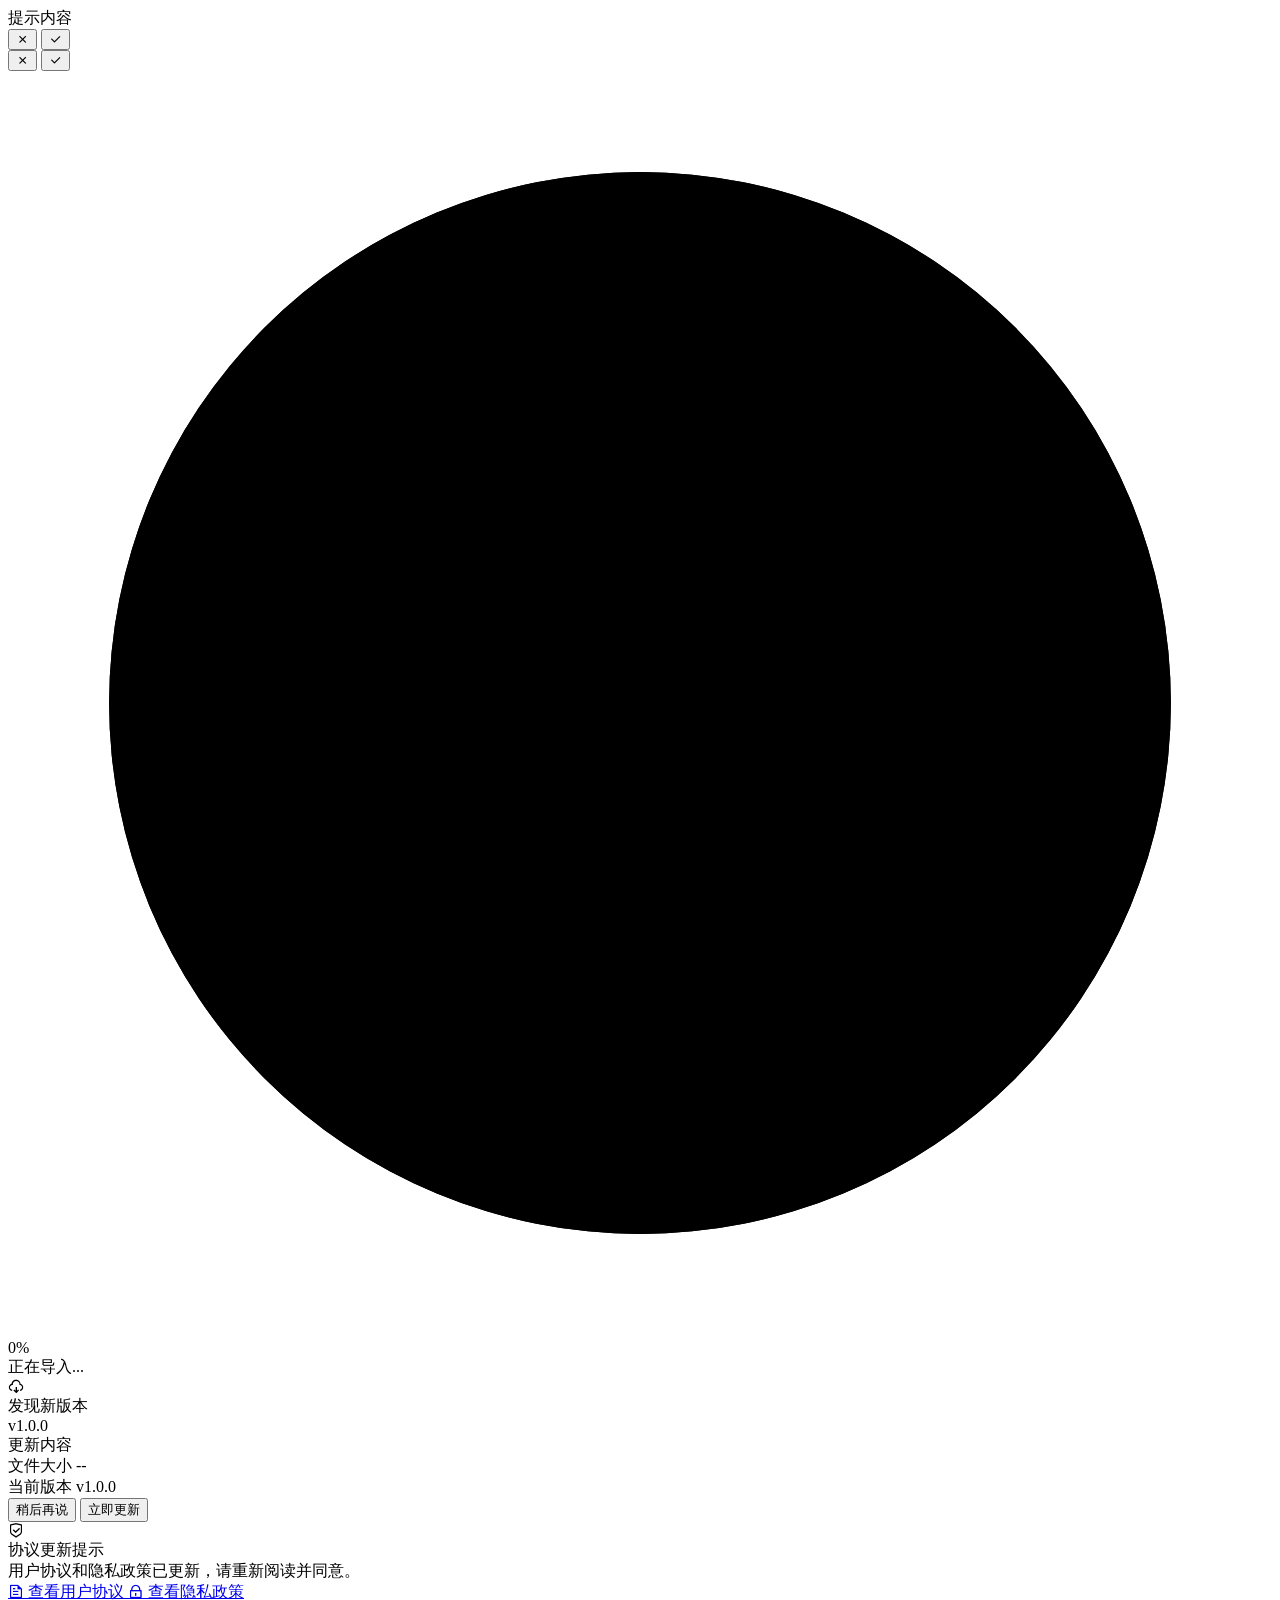
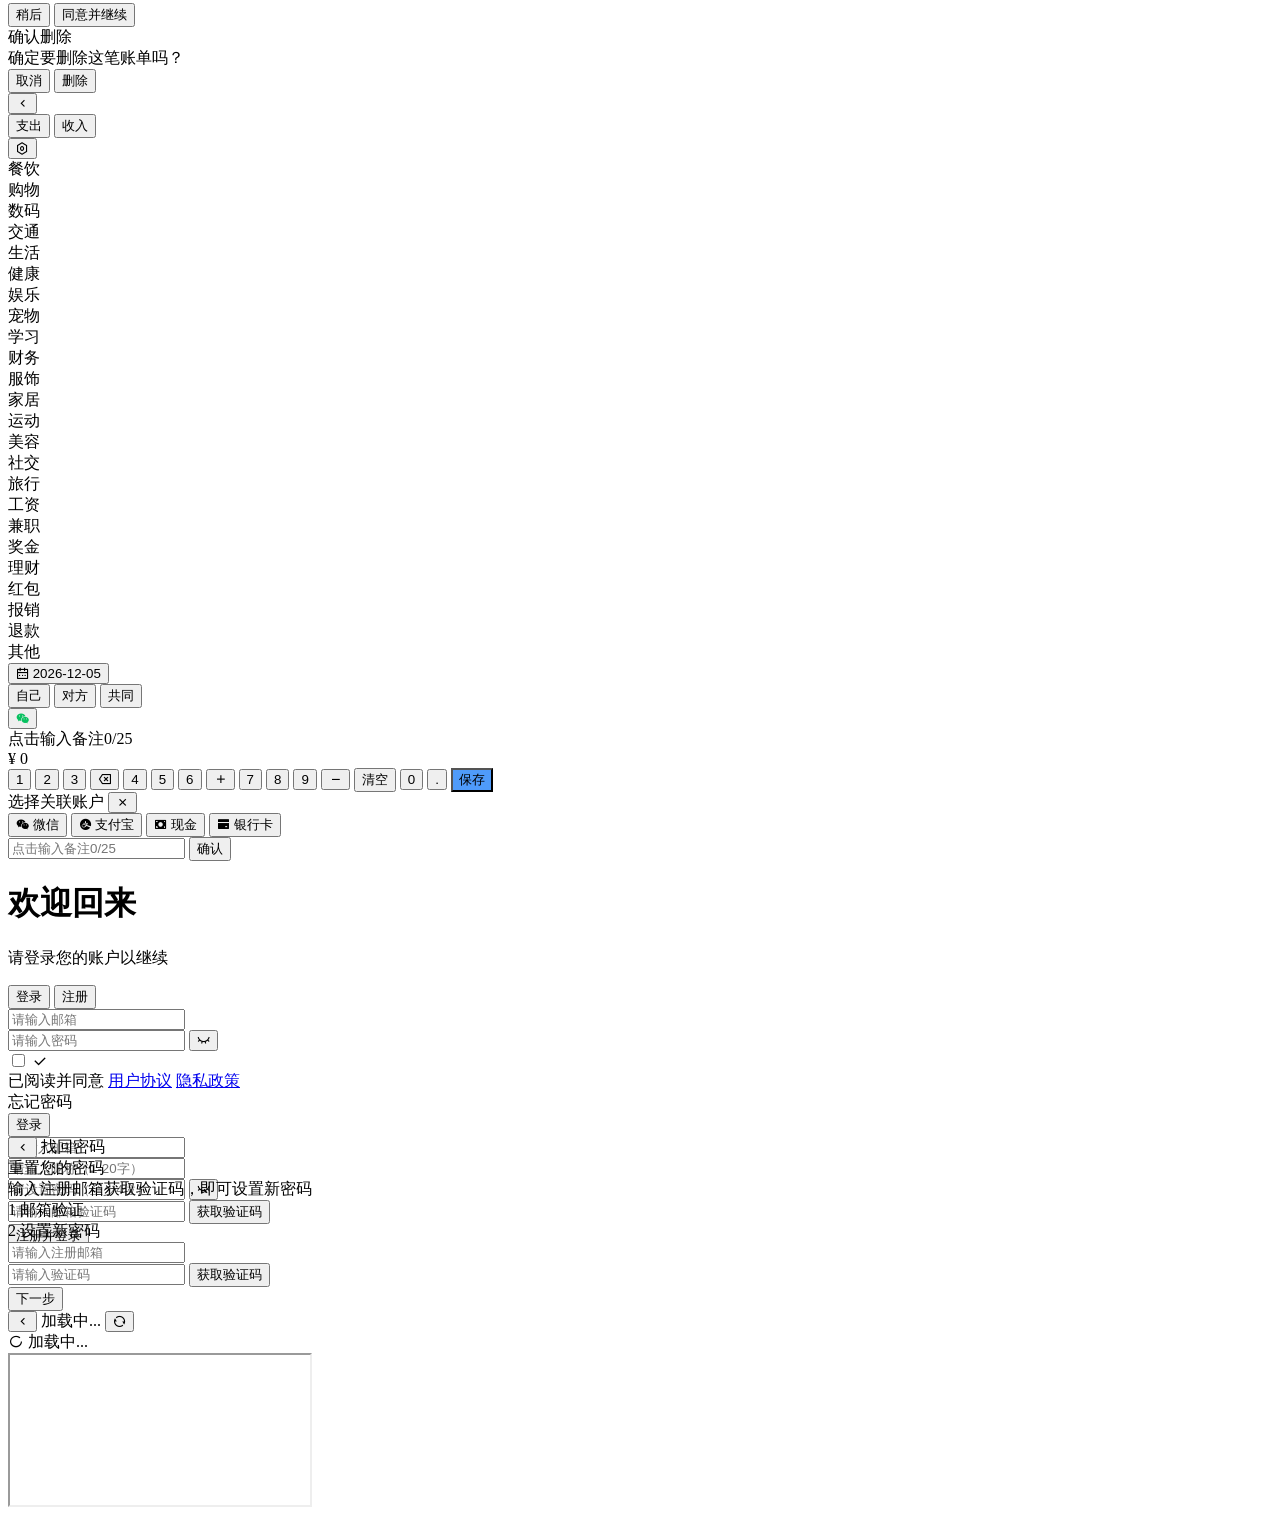
==== commit 6c44c5c9: "Add files via upload" ====
--- a/index.html
+++ b/index.html
@@ -16,8 +16,9 @@
      <link rel="stylesheet" href="css/style.css?v=39" data-page-node-id="IHwo2pqdCbQAHtwAZZcJDQ" />
      <link rel="stylesheet" href="css/bills.css?v=4" data-page-node-id="I5XUeUw522dGOE3TNWZ0za" />
      <link rel="stylesheet" href="css/stats.css?v=6" data-page-node-id="VII2BjBjquY4lHQuHQPLNB" />
-    <link rel="stylesheet" href="css/pet.css?v=10" data-page-node-id="joAa9yR76KBrpYsW5g0GEv" />
+    <link rel="stylesheet" href="css/pet.css?v=20" data-page-node-id="joAa9yR76KBrpYsW5g0GEv" />
     <link rel="stylesheet" href="css/pet-handdrawn.css?v=6" data-page-node-id="x6L39MITosGfJI165g67aQ" />
+    <link rel="stylesheet" href="css/pet-swipe-tail.css?v=5" />
     <link rel="stylesheet" href="css/cropper.min.css" data-page-node-id="wEYDrcR1C7aqpJwuVyL6TE" />
 </head>
 <body data-page-node-id="IngcjEaE1BlWHofBSFybRB">
@@ -335,7 +336,7 @@
             <form id="loginForm" class="auth-form-panel login-panel" autocomplete="off" novalidate data-page-node-id="SWK3t9CQCRQcc0q4HGpDCH">
     <div class="form-group" data-page-node-id="4Codx0xhPMVCKkfULHwlXO">
         <div class="input-wrap" data-page-node-id="HC5vqILQ5371NVK1guJL0E">
-            <input type="text" id="loginAccount" placeholder="请输入邮箱或手机号" autocomplete="off" data-page-node-id="vGUfoZcgWFw6LEbfhUdQk4" />
+            <input type="text" id="loginAccount" placeholder="请输入邮箱" autocomplete="off" data-page-node-id="vGUfoZcgWFw6LEbfhUdQk4" />
         </div>
     </div>
     <div class="form-group" data-page-node-id="VHNQfTxyBQlCNKVCB1vSKp">
@@ -364,6 +365,14 @@
 
                 <button type="submit" class="btn-primary no-theme" id="loginBtn" data-page-node-id="W4Xo5VBlf6QIjBiyMt87tx">登录</button>
                 <div class="error-msg" id="loginError" style="display:none;" data-page-node-id="nDuD61KdCyI25PZAlWDXwT"></div>
+
+                <div class="social-login-row" style="display:none;">
+                    <div class="social-login-divider"><span>其他登录方式</span></div>
+                    <div class="social-login-btns">
+                        <button type="button" class="social-btn social-wechat" aria-label="微信登录"><i class="ri-wechat-fill"></i></button>
+                        <button type="button" class="social-btn social-qq" aria-label="QQ登录"><i class="ri-qq-fill"></i></button>
+                    </div>
+                </div>
             </form>
 
 
@@ -386,13 +395,11 @@
             </button>
         </div>
     </div>
-    <div class="form-group" data-page-node-id="7gHE0kHivj1iNgDNoHCsAX">
-        <div class="input-wrap" data-page-node-id="hY8bkWl20vrkDZ88aLsRaY">
-            <input type="password" id="regPassword2" placeholder="再次输入密码" data-page-node-id="g0mfagyNIclFb4To7ooaBK" />
-            <button type="button" class="pwd-toggle" data-target="regPassword2" aria-label="显示/隐藏密码" data-page-node-id="hKXS3UvCfmPA2kR1fKGcZa">
-                <i class="ri-eye-close-line" data-page-node-id="5tJiLDEz7EZl2FSf05vAHy"></i>
-            </button>
-        </div>
+    <div class="form-group">
+        <div class="input-wrap cpw-input-code-wrap">
+            <input type="text" id="regCode" placeholder="请输入邮箱验证码" maxlength="6" inputmode="numeric" />
+            <button type="button" id="regSendCodeBtn" class="cpw-send-code-btn">获取验证码</button>
+        </div>
     </div>
 
     <button type="submit" class="btn-primary no-theme" id="registerBtn" data-page-node-id="NP3itbIrHND7AMQ3oli7Mp">注册并登录</button>
@@ -400,6 +407,13 @@
 </form>
             </div>
         </div>
+    </div>
+</div>
+
+<div class="oauth-loading-overlay" id="oauthLoadingOverlay" style="display:none;">
+    <div class="oauth-loading-card">
+        <div class="oauth-loading-spinner" id="oauthLoadingSpinner"></div>
+        <span class="oauth-loading-text" id="oauthLoadingText">正在登录...</span>
     </div>
 </div>
 
@@ -1443,12 +1457,12 @@
                 <div class="about-slogan" data-page-node-id="GdEANFZrWv7dqrAnXIblj3">MANAGE WELL&nbsp;&nbsp;LIVE WELL<br data-page-node-id="TOqMUFoKnAXtCbyd0znNac">
 每一笔&nbsp;&nbsp;都为更好的生活</div>
                 
-                <button class="about-update-btn" id="aboutUpdateBtn" data-page-node-id="4Wg3ACfRPW8Xck81KGnedr" style="display:none">
+                <button class="about-update-btn" id="aboutUpdateBtn" data-page-node-id="4Wg3ACfRPW8Xck81KGnedr">
                     <span id="aboutUpdateText" data-page-node-id="Q2gjqouo2yEXhi1tHhMV8u">检查更新</span>
                     <i class="ri-refresh-line" id="aboutUpdateIcon" data-page-node-id="CJhYfCPIpDAZJa89GwcWLY"></i>
                 </button>
                 
-                <div class="about-version" id="aboutVersion" data-page-node-id="lSOpHI4LG4JEeZ5xUoavUs" style="display:none"></div>
+                <div class="about-version" id="aboutVersion" data-page-node-id="lSOpHI4LG4JEeZ5xUoavUs"></div>
             </div>
             
             <div class="about-footer" data-page-node-id="2FAvfCpQK71vMcv48UMrvd">
@@ -1456,7 +1470,46 @@
                 <span class="about-footer-divider" data-page-node-id="6yOlrsW2KW20ucb5gokV52"></span>
                 <a class="about-footer-link" href="javascript:void(0)" data-page="privacy" data-page-node-id="ZnFiXNwsTmjdUz2oRov4mj">隐私政策</a>
             </div>
-        </div>
+
+            <button class="about-sponsor-btn" id="aboutSponsorBtn" type="button">
+                <span class="about-sponsor-heart"><i class="ri-heart-fill"></i></span>
+                <span class="about-sponsor-text">赞助作者</span>
+                <span class="about-sponsor-sub">一杯咖啡，让 WELL 走得更远</span>
+                <i class="ri-arrow-right-s-line about-sponsor-arrow"></i>
+            </button>
+        </div>
+    </div>
+</div>
+
+<div class="sponsor-overlay" id="sponsorOverlay" data-page-node-id="sponsorOverlay">
+    <div class="sponsor-modal">
+        <button class="sponsor-close" id="sponsorClose" type="button" aria-label="关闭"><i class="ri-close-line"></i></button>
+        <div class="sponsor-header">
+            <div class="sponsor-emblem"><i class="ri-heart-fill"></i></div>
+            <div class="sponsor-title">赞助作者</div>
+            <div class="sponsor-slogan">你的支持，是继续前行的光</div>
+        </div>
+        <div class="sponsor-cards">
+            <div class="sponsor-card sponsor-card-alipay">
+                <div class="sponsor-card-qr">
+                    <img src="img/‌sponsor‌/sponsor-alipay.png" alt="支付宝收款码" class="sponsor-qr-img" />
+                </div>
+                <div class="sponsor-card-label">
+                    <i class="ri-alipay-fill"></i>
+                    <span>支付宝</span>
+                </div>
+            </div>
+            <div class="sponsor-card sponsor-card-wechat">
+                <div class="sponsor-card-qr">
+                    <img src="img/‌sponsor‌/sponsor-wechat.png" alt="微信收款码" class="sponsor-qr-img" />
+                </div>
+                <div class="sponsor-card-label">
+                    <i class="ri-wechat-fill"></i>
+                    <span>微信</span>
+                </div>
+            </div>
+        </div>
+        <div class="sponsor-thanks">长按或扫码即可打赏，感谢每一份善意</div>
     </div>
 </div>
 
@@ -2630,10 +2683,22 @@
 	
     <script src="js/cropper.min.js"></script>
     <script src="js/echarts.js"></script>
-    <script src="js/cat-svg.js"></script>
+    <script src="js/pets/registry.js?v=2"></script>
+    <script src="js/pets/default.js?v=8"></script>
+    <script src="js/pets/heitang.js?v=7"></script>
+    <script src="js/pets/huihui.js?v=8"></script>
+    <script src="js/pets/xueqiu.js?v=7"></script>
+    <script src="js/pets/xiaobai.js?v=7"></script>
+    <script src="js/pets/taozi.js?v=7"></script>
+    <script src="js/pets/buding.js?v=7"></script>
+    <script src="js/pets/huahua.js?v=7"></script>
+    <script src="js/pets/yuanyuan.js?v=7"></script>
+    <script src="js/cat-svg.js?v=2"></script>
     <script src="js/cache.js?v=1"></script>
-    <script src="js/pet.js?v=11"></script>
+    <script src="js/pet.js?v=21"></script>
     <script src="js/currency.js?v=1"></script>
+    <script src="js/oauth-config.js?v=1"></script>
+    <script src="js/oauth.js?v=1"></script>
     <script src="js/app.js?v=43"></script>
 
 </body>
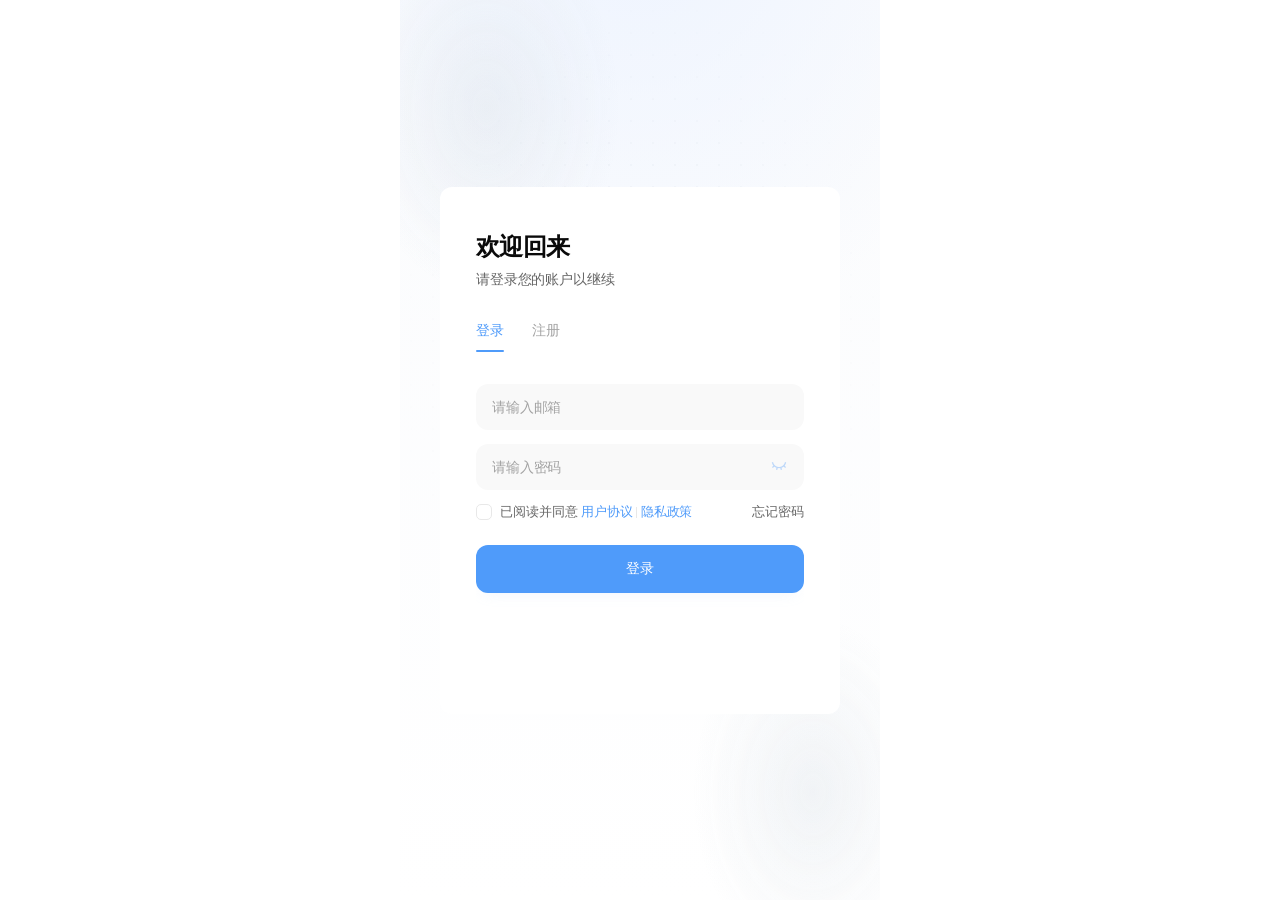
==== commit 68f96b6f: "Update index.html" ====
--- a/index.html
+++ b/index.html
@@ -395,11 +395,11 @@
             </button>
         </div>
     </div>
-    <div class="form-group">
-        <div class="input-wrap cpw-input-code-wrap">
-            <input type="text" id="regCode" placeholder="请输入邮箱验证码" maxlength="6" inputmode="numeric" />
-            <button type="button" id="regSendCodeBtn" class="cpw-send-code-btn">获取验证码</button>
-        </div>
+    <div class="form-group">
+        <div class="input-wrap cpw-input-code-wrap">
+            <input type="text" id="regCode" placeholder="请输入邮箱验证码" maxlength="6" inputmode="numeric" />
+            <button type="button" id="regSendCodeBtn" class="cpw-send-code-btn">获取验证码</button>
+        </div>
     </div>
 
     <button type="submit" class="btn-primary no-theme" id="registerBtn" data-page-node-id="NP3itbIrHND7AMQ3oli7Mp">注册并登录</button>
@@ -1457,12 +1457,12 @@
                 <div class="about-slogan" data-page-node-id="GdEANFZrWv7dqrAnXIblj3">MANAGE WELL&nbsp;&nbsp;LIVE WELL<br data-page-node-id="TOqMUFoKnAXtCbyd0znNac">
 每一笔&nbsp;&nbsp;都为更好的生活</div>
                 
-                <button class="about-update-btn" id="aboutUpdateBtn" data-page-node-id="4Wg3ACfRPW8Xck81KGnedr">
+                <button class="about-update-btn" id="aboutUpdateBtn" data-page-node-id="4Wg3ACfRPW8Xck81KGnedr" style="display:none;" >
                     <span id="aboutUpdateText" data-page-node-id="Q2gjqouo2yEXhi1tHhMV8u">检查更新</span>
                     <i class="ri-refresh-line" id="aboutUpdateIcon" data-page-node-id="CJhYfCPIpDAZJa89GwcWLY"></i>
                 </button>
                 
-                <div class="about-version" id="aboutVersion" data-page-node-id="lSOpHI4LG4JEeZ5xUoavUs"></div>
+                <div class="about-version" id="aboutVersion" data-page-node-id="lSOpHI4LG4JEeZ5xUoavUs" style="display:none;" ></div>
             </div>
             
             <div class="about-footer" data-page-node-id="2FAvfCpQK71vMcv48UMrvd">
@@ -2702,4 +2702,4 @@
     <script src="js/app.js?v=43"></script>
 
 </body>
-</html>+</html>
--- a/css/style.css
+++ b/css/style.css
@@ -0,0 +1,11387 @@
+:root  {
+    --primary: #4F9BFA;
+    --primary-light: #A5CAF1;
+    --primary-dark: #65A3F0;
+    --primary-bg: #EEF4FF;
+    --primary-shadow: rgba(165, 202, 241, 0.22);
+    --income: #2ECC71;
+    --income-bg: #DDEFFD;
+    --expense: #E26956;
+    --expense-bg: #FFE2E4;
+    --warning: #F2A23C;
+    --warning-bg: #FFF4E6;
+    --text-primary: #333;
+    --text-fix: #4A4A4A;
+    --text-inverse: #FFFFFF;
+    --bg-card: #FFFFFF;
+    --bg-main: #F5F5F5;
+    --bg-input: #F9F9F9;
+    --bg-btn: #F0F0F0;
+    --border-color: #E8ECF4;
+    --radius: 12px;
+    --radius-sm: 8px;
+    --nav-height: 68px;
+    --safe-top: env(safe-area-inset-top, 0px);
+    --safe-bottom: env(safe-area-inset-bottom, 0px);
+}
+
+
+*  {
+    margin: 0;
+    padding: 0;
+    box-sizing: border-box;
+    -webkit-tap-highlight-color: transparent;
+        font-family: -apple-system, BlinkMacSystemFont, 'PingFang SC', 'Microsoft YaHei', sans-serif;
+}
+@font-face  {
+    font-family: 'MyCustomFont';
+    src: url('../webfonts/DINPro-Medium.ttf') format('truetype');
+    font-weight: normal;
+    font-style: normal;
+    font-display: swap;
+}
+@font-face  {
+    font-family: 'MyRegular';
+    src: url('../webfonts/MyRegular.ttf') format('truetype');
+    font-weight: normal;
+    font-style: normal;
+    font-display: swap;
+}
+
+
+.num  {
+    font-family: 'MyRegular', -apple-system, BlinkMacSystemFont, sans-serif;
+}
+
+body  {
+    background: transparent;
+    color: var(--text-primary);
+    min-height: 100vh;
+    min-height: 100dvh;
+    display: flex;
+    justify-content: center;
+    align-items: center;
+    touch-action: manipulation;
+    user-select: none;
+    font-family: -apple-system, BlinkMacSystemFont, 'PingFang SC', 'Microsoft YaHei', sans-serif;
+}
+
+input, textarea  {
+    caret-color: var(--primary);
+}
+
+
+.search-input-wrapper input  {
+    caret-color: var(--primary);
+}
+
+::selection  {
+    background: var(--primary);
+    color: #fff;
+}
+
+
+.search-input-wrapper input::selection  {
+    background: var(--primary);
+    color: #fff;
+}
+
+
+.search-input-wrapper input::-moz-selection  {
+    background: var(--primary);
+    color: #fff;
+}
+
+#app  {
+    width: 100%;
+    max-width: 480px;
+    height: 100vh;
+    height: 100dvh;
+    background: var(--bg-main);
+    position: relative;
+    transform: translateZ(0);
+    overflow: hidden;
+    display: flex;
+    flex-direction: column;
+    margin: 0 auto;
+        font-family: -apple-system, BlinkMacSystemFont, 'PingFang SC', 'Microsoft YaHei', sans-serif;
+}
+
+
+.page  {
+    flex: 1;
+    overflow-y: auto;
+    overflow-x: hidden;
+    padding: var(--safe-top) 0px calc(var(--nav-height) + var(--safe-bottom) + 16px);
+    display: none;
+    -webkit-overflow-scrolling: touch;
+    scroll-behavior: auto;
+    background: var(--bg-main);
+}
+.page.active  {
+    display: block;
+}
+.page::-webkit-scrollbar  {
+    width: 0;
+    background: transparent;
+}
+
+#page-search,
+#page-forgot-password,
+#page-detail,
+#page-budget,
+#page-profile-info,
+#page-about,
+#page-feedback,
+#page-bug-feedback,
+#page-category-detail,
+#page-annual,
+#page-clear-bills,
+#page-export-bills,
+#page-currency,
+#page-webview  {
+    padding-top: var(--safe-top) !important;
+}
+
+#page-home,
+#page-bills,
+#page-stats  {
+    padding-top: 0;
+    position: relative;
+    background-color: var(--bg-main);
+    background-image: linear-gradient(to bottom,
+        var(--app-top-bg, var(--bg-main)) 0%,
+        var(--app-top-bg, var(--bg-main)) calc(var(--safe-top) + 80px),
+        transparent calc(var(--safe-top) + 80px)
+    );
+}
+
+
+#auth-page  {
+    position: relative;
+    display: flex;
+    flex-direction: column;
+    align-items: center;
+    justify-content: flex-start;
+    padding: 16px;
+    background:
+            radial-gradient(140% 90% at 50% -10%, var(--primary-bg) 0%, rgba(255,255,255,0) 55%),
+            linear-gradient(180deg, #FAFBFD 0%, #FFFFFF 100%);
+    min-height: 100dvh;
+    overflow-y: auto;
+    overflow-x: hidden;
+    flex: 1;
+}
+
+
+.auth-deco  {
+    position: absolute;
+    inset: 0;
+    pointer-events: none;
+    z-index: 0;
+}
+.auth-deco-grid  {
+    background-image: radial-gradient(currentColor 1px, transparent 1px);
+    background-size: 22px 22px;
+    color: #9CA8B8;
+    opacity: 0.12;
+    -webkit-mask-image: radial-gradient(70% 55% at 50% 38%, #000 0%, transparent 75%);
+    mask-image: radial-gradient(70% 55% at 50% 38%, #000 0%, transparent 75%);
+}
+.auth-deco-glow  {
+    background:
+        radial-gradient(40% 30% at 18% 12%, rgba(200, 210, 220, 0.28) 0%, transparent 70%),
+        radial-gradient(36% 28% at 86% 88%, rgba(200, 210, 220, 0.28) 0%, transparent 70%);
+    opacity: 0.9;
+}
+
+.auth-inner  {
+    position: relative;
+    z-index: 1;
+    width: 100%;
+    max-width: 400px;
+    margin: auto 0;
+    display: flex;
+    flex-direction: column;
+    align-items: center;
+}
+
+
+#auth-page .logo  {
+    display: flex;
+    flex-direction: column;
+    align-items: center;
+    margin-bottom: 34px;
+}
+
+#auth-page .logo .logo-text  {
+    display: flex;
+    flex-direction: column;
+    align-items: center;
+    gap: 10px;
+}
+#auth-page .logo .logo-wordmark  {
+    display: inline-flex;
+    align-items: center;
+    justify-content: center;
+    width: 68px;
+    height: 68px;
+    background: var(--primary);
+    border-radius: var(--radius-sm);
+    font-size: 18px;
+    font-weight: 500;
+    color: #fff;
+    letter-spacing: 1px;
+    transition: transform 0.2s ease;
+    flex-shrink: 0;
+}
+
+#auth-page .logo .logo-tagline  {
+    font-size: 14px;
+    color: var(--text-fix);
+}
+
+
+#auth-page .auth-box  {
+    width: 100%;
+    background: #ffffff;
+    border-radius: 12px;
+    border: none;
+    padding: 44px 36px 36px;
+    box-shadow: none;
+    animation: authFadeUp 0.7s cubic-bezier(0.2, 0.7, 0.2, 1) 0.08s both;
+}
+
+#loginForm,
+#registerForm  {
+    width: 100%;
+}
+
+.form-group  {
+    margin-bottom: 14px;
+}
+
+.input-wrap  {
+    position: relative;
+    display: flex;
+    align-items: center;
+}
+.form-group input  {
+    width: 100%;
+    padding: 15px 16px;
+    border: none;
+    border-radius: 12px;
+    font-size: 14px;
+    background: var(--bg-input);
+    outline: none;
+    color: #0a0a0a;
+    font-weight: 400;
+    letter-spacing: -0.01em;
+    transition: box-shadow 0.25s ease, background 0.25s ease;
+}
+
+.form-group input::placeholder  {
+    color: #a3a3a3;
+    font-weight: 400;
+}
+
+
+.input-wrap .pwd-toggle  {
+    position: absolute;
+    right: 14px;
+    top: 50%;
+    transform: translateY(-50%);
+    width: 22px;
+    height: 22px;
+    border: none;
+    background: transparent;
+    color: var(--primary);
+    font-size: 16px;
+    display: flex;
+    align-items: center;
+    justify-content: center;
+    touch-action: manipulation;
+    padding: 0;
+    opacity: 0.35;
+    transition: opacity 0.25s ease;
+}
+.input-wrap .pwd-toggle:active  { opacity: 0.9; }
+.input-wrap:focus-within .pwd-toggle  { opacity: 0.9; }
+.form-group .input-wrap:has(.pwd-toggle) input  { padding-right: 44px; }
+
+
+.btn-primary  {
+    width: 100%;
+    padding: 15px 0;
+    margin-top: 6px;
+    background: var(--primary);
+    color: #fff;
+    border: none;
+    border-radius: 12px;
+    font-size: 14px;
+    font-weight: 500;
+    letter-spacing: -0.01em;
+    cursor: pointer;
+    box-shadow: 0 6px 16px -8px var(--primary-shadow);
+    transition: transform 0.25s ease, box-shadow 0.25s ease, filter 0.2s ease;
+}
+.btn-primary:active  {
+    transform: translateY(-1px);
+    filter: brightness(0.96);
+    box-shadow: 0 10px 22px -8px var(--primary-shadow);
+}
+.btn-primary:active  {
+    transform: translateY(0);
+    filter: brightness(1);
+    box-shadow: 0 6px 16px -8px var(--primary-shadow);
+}
+
+/* 社交登录按钮 */
+.social-login-row  {
+    display: flex;
+    flex-direction: column;
+    align-items: center;
+    gap: 14px;
+    margin-top: 22px;
+}
+.social-login-divider  {
+    display: flex;
+    align-items: center;
+    width: 100%;
+    gap: 12px;
+}
+.social-login-divider::before,
+.social-login-divider::after  {
+    content: '';
+    flex: 1;
+    height: 1px;
+    background: var(--border-color);
+}
+.social-login-divider span  {
+    font-size: 12px;
+    color: var(--text-tertiary, #999);
+    white-space: nowrap;
+}
+.social-login-btns  {
+    display: flex;
+    justify-content: center;
+    gap: 20px;
+}
+.social-btn  {
+    width: 46px;
+    height: 46px;
+    display: flex;
+    align-items: center;
+    justify-content: center;
+    border: 1px solid var(--border-color);
+    border-radius: 50%;
+    background: #fff;
+    cursor: pointer;
+    transition: transform 0.15s ease, box-shadow 0.15s ease, border-color 0.15s ease;
+    -webkit-tap-highlight-color: transparent;
+}
+.social-btn:active  {
+    transform: scale(0.92);
+}
+
+.social-wechat:active  {
+    border-color: #07C160;
+}
+.social-qq:active  {
+    border-color: #12B7F5;
+}
+.social-btn i  { font-size: 22px; }
+.social-wechat i  { color: #07C160; }
+.social-qq i  { color: #12B7F5; }
+
+.oauth-loading-overlay  {
+    position: fixed;
+    top: 0; left: 0; right: 0; bottom: 0;
+    display: flex;
+    align-items: center;
+    justify-content: center;
+    z-index: 99999;
+    -webkit-tap-highlight-color: transparent;
+    pointer-events: none;
+}
+.oauth-loading-card  {
+    background: #fff;
+    border-radius: 16px;
+    padding: 28px 36px;
+    display: flex;
+    flex-direction: column;
+    align-items: center;
+    gap: 16px;
+    box-shadow: 0 8px 32px rgba(0,0,0,0.18);
+    min-width: 140px;
+    animation: oauth-pop 0.2s ease;
+}
+@keyframes oauth-pop  {
+    from { transform: scale(0.85); opacity: 0; }
+    to   { transform: scale(1); opacity: 1; }
+}
+.oauth-loading-spinner  {
+    width: 38px;
+    height: 38px;
+    border: 3px solid #e8e8e8;
+    border-top-color: var(--theme-color, #5B8CFF);
+    border-radius: 50%;
+    animation: oauth-spin 0.7s linear infinite;
+}
+@keyframes oauth-spin  {
+    to { transform: rotate(360deg); }
+}
+.oauth-loading-text  {
+    font-size: 14px;
+    color: #666;
+    white-space: nowrap;
+}
+.oauth-loading-overlay .oauth-loading-spinner.success  {
+    border: none;
+    border-radius: 50%;
+    background: none;
+    position: relative;
+    animation: none;
+}
+.oauth-loading-overlay .oauth-loading-spinner.success::after  {
+    content: '';
+    position: absolute;
+    left: 6px; top: 2px;
+    width: 12px; height: 22px;
+    border: solid #07C160;
+    border-width: 0 3px 3px 0;
+    transform: rotate(45deg);
+    animation: none;
+}
+.oauth-loading-overlay .oauth-loading-spinner.error  {
+    border: none;
+    border-radius: 50%;
+    background: none;
+    position: relative;
+    animation: oauth-shake 0.4s ease;
+}
+.oauth-loading-overlay .oauth-loading-spinner.error::after  {
+    content: '!';
+    position: absolute;
+    inset: 0;
+    display: flex;
+    align-items: center;
+    justify-content: center;
+    font-size: 28px;
+    font-weight: bold;
+    color: #e74c3c;
+}
+@keyframes oauth-shake  {
+    0%, 100% { transform: translateX(0); }
+    25% { transform: translateX(-6px); }
+    75% { transform: translateX(6px); }
+}
+
+.error-msg  {
+    color: #d92d20;
+    font-size: 12.5px;
+    text-align: left;
+    line-height: 1.4;
+    margin: 2px 0 0;
+    padding-left: 2px;
+    min-height: 17px;
+    letter-spacing: -0.005em;
+}
+
+@keyframes authFadeUp  {
+    from  { opacity: 0; transform: translateY(14px); }
+    to    { opacity: 1; transform: translateY(0); }
+}
+
+
+.auth-actions-row  {
+    display: flex;
+    align-items: center;
+    justify-content: space-between;
+    gap: 12px;
+    margin: 0 0 18px;
+    flex-wrap: wrap;
+}
+.auth-agree  {
+    display: flex;
+    align-items: center;
+    gap: 8px;
+    flex: 1;
+    min-width: 0;
+    user-select: none;
+    -webkit-user-select: none;
+    touch-action: manipulation;
+}
+.auth-agree input[type="checkbox"]  {
+    position: absolute;
+    opacity: 0;
+    width: 0;
+    height: 0;
+    pointer-events: none;
+}
+.auth-agree-box  {
+    flex-shrink: 0;
+    width: 16px;
+    height: 16px;
+    margin-right: 0;
+    border: 1.5px solid #e8e8e8;
+    border-radius: 5px;
+    background: #ffffff;
+    display: flex;
+    align-items: center;
+    justify-content: center;
+    color: transparent;
+    font-size: 11px;
+    line-height: 1;
+    transition: background 0.2s ease, border-color 0.2s ease;
+}
+.auth-agree-box i  { transform: scale(0.7); }
+.auth-agree input:checked + .auth-agree-box  {
+    background: var(--primary);
+    border-color: var(--primary);
+    color: #fff;
+}
+.auth-agree-text  {
+    font-size: 12.5px;
+    color: #666666;
+    line-height: 1.4;
+    letter-spacing: -0.005em;
+    word-break: break-word;
+}
+.auth-agree-link  {
+    color: var(--primary);
+	font-weight: 500;
+    text-decoration: none;
+    transition: border-color 0.2s ease;
+    position: relative;
+}
+.auth-agree-divider  {
+    display: inline-block;
+    width: 1px;
+    height: 11px;
+    background: #e8e8e8;
+    opacity: 1;
+    vertical-align: middle;
+}
+
+.auth-forgot  {
+    flex-shrink: 0;
+    font-size: 12.5px;
+    color: #666666;
+    font-weight: 500;
+    text-decoration: none;
+    letter-spacing: -0.005em;
+    align-self: center;
+    white-space: nowrap;
+    position: relative;
+    transition: color 0.25s ease;
+}
+
+.auth-forgot:active  { color: var(--primary); }
+
+
+/* 头部（标题 + 描述） */
+.auth-head  {
+    width: 100%;
+    margin-bottom: 32px;
+}
+.auth-head-title  {
+    font-size: 24px;
+    font-weight: 600;
+    color: #0a0a0a;
+    letter-spacing: -0.03em;
+    margin: 0 0 6px;
+    transition: opacity 0.2s ease;
+}
+.auth-head-desc  {
+    font-size: 14px;
+    font-weight: 400;
+    color: #666666;
+    letter-spacing: -0.01em;
+    line-height: 1.5;
+    margin: 0;
+}
+
+/* 登录 / 注册 切换标签（下划线滑动） */
+.auth-tabs  {
+    position: relative;
+    display: flex;
+    gap: 28px;
+    width: 100%;
+    margin-bottom: 32px;
+}
+.auth-tab  {
+    position: relative;
+    padding: 0 0 12px;
+    font-family: inherit;
+    font-size: 14px;
+    font-weight: 500;
+    color: #a3a3a3;
+    background: none;
+    border: none;
+    cursor: pointer;
+    letter-spacing: -0.01em;
+    transition: color 0.3s cubic-bezier(0.22, 1, 0.36, 1);
+}
+.auth-tab:active  { color: #666666; }
+.auth-tab.active  { color: var(--primary); }
+.auth-tab-line  {
+    position: absolute;
+    bottom: 0;
+    left: 0;
+    height: 1.5px;
+    background: var(--primary);
+    border-radius: 2px;
+    transition: width 0.45s cubic-bezier(0.22, 1, 0.36, 1), transform 0.45s cubic-bezier(0.22, 1, 0.36, 1);
+}
+
+.auth-form-wrapper  {
+    position: relative;
+    width: 100%;
+    overflow: hidden;
+    /* 高度由 JS 固定为「两个面板中较高的那个」（注册面板），登录/注册切换时卡片高度恒定；
+       面板保持原生间距、自上而下正常排列，不做任何拉伸或居中 */
+    transition: height 0.45s cubic-bezier(0.34, 1.05, 0.64, 1);
+}
+.auth-form-panel  {
+    width: 100%;
+    transition: transform 0.5s cubic-bezier(0.34, 1.1, 0.64, 1), opacity 0.4s ease;
+}
+.auth-form-panel.login-panel  {
+    transform: translateX(0);
+    opacity: 1;
+}
+.auth-form-panel.register-panel  {
+    position: absolute;
+    top: 0;
+    left: 0;
+    transform: translateX(100%);
+    opacity: 0;
+    pointer-events: none;
+}
+.auth-form-wrapper.show-register .login-panel  {
+    transform: translateX(-100%);
+    opacity: 0;
+    pointer-events: none;
+}
+.auth-form-wrapper.show-register .register-panel  {
+    transform: translateX(0);
+    opacity: 1;
+    pointer-events: auto;
+}
+
+/* 响应式（照搬 auth.html） */
+@media (max-width: 480px)  {
+    #auth-page  { padding: 16px; }
+    #auth-page .auth-box  {
+        padding: 32px 22px 26px;
+        border-radius: 16px;
+    }
+    .auth-head  { margin-bottom: 24px; }
+    .auth-head-title  { font-size: 21px; }
+    .auth-tabs  { margin-bottom: 24px; }
+    .form-group input  { padding: 14px 14px; }
+    .auth-actions-row  { gap: 6px; }
+    .auth-agree-text  { font-size: 12px; }
+    .auth-forgot  { font-size: 12px; }
+}
+
+@media (prefers-reduced-motion: reduce)  {
+    #auth-page .logo,
+    #auth-page .auth-box,
+    .form-group,
+    .btn-primary,
+    .auth-actions-row,
+    .auth-brand,
+    .auth-head,
+    .auth-tabs,
+    .auth-tab,
+    .auth-tab-line,
+    .auth-form-wrapper,
+    .auth-form-panel  {
+        animation: none;
+        transition: none;
+    }
+}
+
+
+#bottom-nav  {
+    position: fixed;
+    bottom: calc(16px + var(--safe-bottom, 0px));
+    /* 相对 #app 列宽（包含块因 transform 已变为 #app，不再用 100vw） */
+    left: max(16px, calc((100% - 430px) / 2 + 16px));
+    right: max(16px, calc((100% - 430px) / 2 + 16px));
+    height: 64px;
+    box-sizing: border-box;
+    /* 常驻 flex，靠 transform/opacity 过渡进出（display 不可插值，会瞬切） */
+    display: flex;
+    opacity: 0;
+    transform: translateY(calc(100% + 40px));
+    pointer-events: none;
+    transition: transform 0.42s cubic-bezier(0.32, 0.72, 0, 1),
+                opacity 0.28s ease;
+    will-change: transform, opacity;
+    background: rgba(255, 255, 255, 0.72);  
+    backdrop-filter: blur(20px) saturate(1.8);  
+    -webkit-backdrop-filter: blur(20px) saturate(1.8);  
+    box-shadow: 0 4px 24px rgba(0, 0, 0, 0.06);  
+    padding: 6px;
+    gap: 10px;
+    border-radius: 360px;
+    z-index: 1;
+    justify-content: space-evenly;
+    align-items: center;
+    border: none;  
+}
+#bottom-nav.show  {
+    opacity: 1;
+    transform: none;
+    pointer-events: auto;
+}
+.nav-item  {
+    flex: 0 0 auto;
+    display: flex;
+    flex-direction: column;
+    align-items: center;
+    justify-content: center;
+    height: 100%;
+    color: var(--text-fix);
+    font-size: 11px;
+    font-weight: 500;
+    border: none;
+    background: transparent;
+    padding: 6px 14px;
+    position: relative;
+    touch-action: manipulation;
+    transition: color 0.25s ease,
+                transform 0.34s cubic-bezier(0.32, 0.72, 0, 1);
+}
+
+#bottom-nav.nav-ready .nav-item  {
+    transition: color 0.2s, background 0.25s ease;
+}
+.nav-item .nav-icon  {
+    font-size: 24px;
+    line-height: 1.2;
+    margin-bottom: 2px;
+    font-weight: 500;
+    transition: transform 0.2s, color 0.2s;
+}
+.nav-item .nav-label  {
+    font-size: 11px;
+    letter-spacing: 0.2px;
+}
+.nav-item.active  {
+    color: var(--primary);
+}
+.nav-item.active .nav-icon  {
+    transform: scale(1.1);
+    color: var(--primary);
+}
+/* 底部导航：激活显示实心图标，未激活显示线条图标 */
+.nav-item .icon-fill  { display: none; }
+.nav-item.active .icon-line  { display: none; }
+.nav-item.active .icon-fill  { display: inline-block; }
+.nav-add  {
+    flex: 0 0 auto;
+    height: 50px;
+    width: 50px;
+    border-radius: 50%;
+    color: var(--text-inverse);
+    display: flex;
+    align-items: center;
+    justify-content: center;
+    font-size: 24px;
+    font-weight: 400;
+    border: none;
+    touch-action: manipulation;
+}
+.nav-add .nav-label  {
+    display: none;
+}
+
+
+
+.pull-refresh  {
+    width: 100%;
+    height: 0;
+    overflow: hidden;
+    background: var(--bg-main);
+    box-sizing: border-box;
+    padding: 0;
+    display: flex;
+    flex-direction: column;
+    align-items: center;
+    justify-content: flex-start;
+    gap: 4px;
+    color: var(--text-secondary, #999);
+    font-size: 13px;
+    pointer-events: none;
+    opacity: 0;
+    transition: height 0.3s cubic-bezier(0.34, 1.56, 0.64, 1), opacity 0.2s ease;
+}
+.pull-refresh-icon  {
+    font-size: 22px;
+    color: var(--primary);
+    transition: transform 0.3s ease;
+}
+.pull-refresh.refreshing .pull-refresh-icon  {
+    animation: pullRefreshSpin 0.8s linear infinite;
+}
+.pull-refresh.release .pull-refresh-icon  {
+    transform: rotate(180deg);
+}
+@keyframes pullRefreshSpin  {
+    from  { transform: rotate(0deg); }
+    to  { transform: rotate(360deg); }
+}
+
+
+.page-header  {
+    padding: calc(var(--safe-top) + 5px) 16px 60px 16px;
+    border-radius: 0 0 16px 16px;
+    justify-content: center;
+    align-items: center;
+    margin-bottom: -40px;
+    position: relative;
+    overflow: hidden;
+    background: transparent;
+    isolation: isolate; 
+}
+
+
+.page-header::before  {
+    content: '';
+    position: absolute;
+    top: 0;
+    left: 0;
+    right: 0;
+    bottom: 0;
+    background: color-mix(in srgb, var(--primary) 20%, var(--bg-main));
+    border-radius: 0 0 16px 16px;
+    z-index: -1; 
+    pointer-events: none;
+}
+
+
+.page-header > *  {
+    position: relative;
+    z-index: 1;
+}
+
+.home-header  {
+    display: flex;
+    align-items: center;
+    justify-content: space-between;
+    padding: 8px 0;
+    gap: 10px;
+    position: relative;
+    overflow: visible;
+}
+.home-header-left  {
+    display: flex;
+    align-items: center;
+    flex: 0 1 auto;
+    min-width: 0;
+    padding: 6px 0;
+    background: rgba(255, 255, 255, 0.6);
+    backdrop-filter: blur(12px);
+    -webkit-backdrop-filter: blur(12px);
+    border-radius: 360px;
+    position: relative;
+}
+.home-header::before  {
+    content: '';
+    position: absolute;
+    bottom: -4px; 
+    left: 20px;
+    width: 0;
+    height: 0;
+    border-style: solid;
+    border-width: 0 12px 12px 0;
+    border-color: transparent rgba(255,255,255,0.6) transparent transparent;
+    pointer-events: none;
+    z-index: 1;
+}
+.wallet-nav-btn  {
+    width: 30px;
+    height: 30px;
+    border: none;
+    background: none;
+    color: var(--primary);
+    font-size: 14px;
+    display: flex;
+    align-items: center;
+    justify-content: center;
+    flex-shrink: 0;
+    transition: all 0.2s;
+    touch-action: manipulation;
+}
+
+.wallet-display  {
+    display: flex;
+    align-items: center;
+    gap: 2px;
+    min-width: 0;
+}
+.wallet-display .greeting-avatar  {
+    width: 28px;
+    height: 28px;
+    flex-shrink: 0;
+}
+.wallet-display .greeting-avatar i  {
+    font-size: 18px;
+}
+.wallet-name  {
+    font-size: 14px;
+    font-weight: 500;
+    color: var(--text-primary);
+    white-space: nowrap;
+    overflow: hidden;
+    text-overflow: ellipsis;
+}
+.home-header-right  {
+    flex: 1;
+    display: flex;
+    justify-content: flex-end;
+}
+.search-box  {
+    display: flex;
+    align-items: center;
+    justify-content: space-between;
+    flex: 1;
+    flex-shrink: 0;
+    gap: 6px;
+    padding: 8px 14px;
+    background: rgba(255, 255, 255, 0.6);
+    backdrop-filter: blur(12px);
+    -webkit-backdrop-filter: blur(12px);
+    border-radius: 360px;
+    color: #a3a3a3;
+    font-size: 13px;
+    transition: all 0.2s;
+    touch-action: manipulation;
+}
+
+.search-box i  {
+    font-size: 16px;
+    color: var(--text-fix);
+    flex-shrink: 0;
+}
+.search-box span  {
+    white-space: nowrap;
+    flex: 1;
+	
+}
+
+
+
+.summary-cards  {
+    position: relative;
+    display: flex;
+    flex-direction: column;
+    justify-content: center;
+    align-items: center;
+    gap: 6px;
+    margin: 0 0 10px 0;
+    isolation: isolate;
+    min-height: 180px;
+}
+
+.summary-cards .summary-corner-bar  {
+    position: absolute;
+    top: 30%;
+    right: 0;
+    z-index: 4;
+    width: 70px;
+    height: 35px;
+    background: #E9E9E9;
+    border-radius: var(--radius-sm) 0 0 var(--radius-sm);
+    pointer-events: none;
+}
+
+.summary-card  {
+    position: absolute;
+    left: 0;
+    right: 4%;
+    bottom: 0px;
+    padding: 10px 0;
+    height: calc(100% - 16px);
+    z-index: 3;
+    background: var(--bg-card);
+    border-radius: var(--radius);
+    overflow: hidden;
+    height: auto;
+    transition: transform 0.2s ease, 
+                opacity 0.2s ease;
+    will-change: transform, opacity;
+}
+.summary-card.slide-left  {
+    transform: translateX(-30px);
+    opacity: 0.5;
+}
+
+.summary-card.slide-right  {
+    transform: translateX(30px);
+    opacity: 0.5;
+}
+.summary-card.enter-left  {
+    transform: translateX(30px);
+    opacity: 0.5;
+    transition: none;
+}
+
+.summary-card.enter-right  {
+    transform: translateX(-30px);
+    opacity: 0.5;
+    transition: none;
+}
+
+
+.summary-cards .stack-bg-1,
+.summary-cards .stack-bg-2,
+.summary-cards .stack-bg-3  {
+    position: absolute;
+    left: 0;
+    right: 0;
+    bottom: 0px;
+    height: calc(100% - 16px);
+    border-radius: var(--radius);
+    pointer-events: none;
+    transition: transform 0.3s ease;
+}
+
+
+.summary-cards .stack-bg-1  {
+    background: #E9E9E9;
+    transform: rotate(0deg) scale(1);
+    z-index: 0;
+    bottom: 4px;
+}
+
+
+.summary-cards .stack-bg-2  {
+    background: var(--primary-light);
+    transform: rotate(0deg) scale(0.96);
+    z-index: 1;
+    bottom: 8px;
+    left: 0;
+    right: 1%;
+    height: calc(100% - 20px);
+}
+
+
+.summary-cards .stack-bg-3  {
+    background: var(--primary-bg);
+    transform: rotate(-4deg) scale(0.96);
+    z-index: 2;
+    bottom: 10px;
+    left: 0;
+    right: 2%;
+    height: calc(100% - 24px);
+}
+
+
+.summary-card-expense,
+.summary-card-income-balance  {
+    position: relative;
+    background: transparent;
+    transition: transform 0.2s ease, box-shadow 0.2s ease;
+    padding: 10px 0;
+}
+
+.summary-card-expense  {
+    display: flex;
+    align-items: center;
+    margin-left: 16px;
+    gap: 6px;
+}
+.summary-card-expense .expense {
+  font-size: 24px;
+  color: var(--primary);
+}
+.summary-card-income-balance  {
+    display: flex;
+    margin-left: 16px;
+    overflow: hidden;
+    flex-direction: row;
+}
+
+.summary-card-income-balance .summary-item  {
+  flex: 1;
+  display: flex;
+    align-items: center;
+    gap: 6px;
+}
+
+.s-label  {
+    font-size: 13px;
+    color: var(--text-fix);
+    font-weight: 500;
+    padding: 4px;
+    border-radius: 6px;
+    background: var(--bg-btn);
+    margin-right: 4px;
+    line-height: 1;
+}
+.s-value  {
+    font-weight: 500;
+    letter-spacing: -0.2px;
+}
+
+.section-title  {
+    font-size: 14px;
+    font-weight: 500;
+    margin: 10px 0 10px;
+    display: flex;
+    align-items: center;
+    justify-content: space-between;
+    color: var(--text-primary);
+}
+.section-title a  {
+    font-size: 13px;
+    font-weight: 400;
+    color: var(--primary);
+}
+
+.homebills {
+      padding: 0 16px;
+      background: var(--bg-main);
+}
+
+.summary-date-nav  {
+    display: flex;
+    position: relative;
+    z-index: 5;
+    margin: 10px 16px 6px 16px;
+    align-items: center;
+    justify-content: space-between;  
+    width: auto;
+}
+
+.summary-date-label  {
+    font-size: 14px;
+    font-weight: 500;
+    padding: 4px 10px;
+    border-radius: 6px;
+    color: var(--text-primary);
+    background: var(--bg-btn);
+    display: flex;
+    align-items: center;
+    gap: 4px;
+    transition: all 0.2s;
+    touch-action: manipulation;
+}
+.summary-date-label i  {
+    font-size: 20px;
+}
+
+
+
+.section-title.with-nav  {
+    display: flex;
+    align-items: center;
+    justify-content: space-between;
+    gap: 8px;
+    margin: 0 16px 20px 16px;
+    padding: 16px;
+    border-radius: var(--radius);
+    line-height:1;
+    z-index: 1;
+    position: sticky;
+    top: 0;
+    background: var(--bg-card);
+}
+.section-title.with-nav span  {
+    font-size: 14px;
+    font-weight: 500;
+    color: var(--text-primary);
+    white-space: nowrap;
+}
+.section-title.with-nav span i  {
+    margin-right: 6px;
+    color: var(--primary);
+    font-size: 18px;
+}
+
+.home-date-card  {
+    background: var(--bg-card);
+    margin-bottom: 14px;
+    overflow: hidden;
+    border-radius: var(--radius);
+}
+
+.home-date-card-header  {
+    display: flex;
+    justify-content: space-between;
+    align-items: center;
+    padding: 12px 16px;
+}
+.home-date-label  {
+    font-size: 13px;
+    font-weight: 500;
+    display: flex;
+    align-items: center;
+    gap: 5px;
+    color: var(--text-primary);
+}
+.home-date-label::before  {
+    content: '';
+    display: inline-block;
+    width: 3px;
+    height: 14px;
+    background: var(--primary);
+    border-radius: 2px;
+    flex-shrink: 0;
+}
+.home-date-label i  {
+    margin-right: 6px;
+    color: var(--primary);
+}
+
+.home-date-summary  {
+    display: flex;
+    gap: 10px;
+    font-size: 13px;
+    font-weight: 500;
+    align-items: center;
+    color: var(--text-fix);
+}
+
+.home-date-summary .income  {
+    border-radius: var(--radius-sm);
+    display: inline-flex;
+    align-items: center;
+    gap: 4px;
+}
+
+.home-date-summary .expense  {
+    border-radius: var(--radius-sm);
+    display: inline-flex;
+    align-items: center;
+    gap: 4px;
+}
+
+.home-date-summary .zero  {
+    color: var(--text-fix);
+    background: var(--bg-input);
+    padding: 2px 10px;
+    border-radius: var(--radius-sm);
+    font-size: 12px;
+}
+
+.home-date-summary .income::before  {
+    content: '收';
+    font-weight: 400;
+        background: var(--income-bg);
+        padding: 3px;
+        line-height: 1;
+        font-size: 11px;
+        border-radius: 4px;
+}
+
+.home-date-summary .expense::before  {
+    content: '支';
+    font-weight: 400;
+        background: var(--expense-bg);
+        padding: 3px;
+        line-height: 1;
+        font-size: 11px;
+                border-radius: 6px;
+}
+
+.home-date-card-body .bill-item-wrapper  {
+    margin-bottom: 0px;
+}
+.home-date-card-body .bill-item-wrapper:last-child  {
+    margin-bottom: 0;
+}
+.home-date-card-body .bill-item-content  {
+    border: none;
+    border-radius: 0;
+    padding: 12px 16px;
+    border-bottom: 1px solid var(--bg-input);
+}
+.home-date-card-body .bill-item-wrapper:last-child .bill-item-content  {
+    border-bottom: none;
+}
+
+.home-bill-nav  {
+    position: relative;
+    display: flex;
+    gap: 2px;
+    background: var(--bg-btn);
+    border-radius: var(--radius-sm);
+    flex-shrink: 0;
+}
+
+
+.home-bill-nav::before  {
+    content: '';
+    position: absolute;
+    top: 0;
+    left: var(--indicator-x, 0px);
+    width: var(--indicator-w, 0px);
+    height: 100%;
+    background: var(--primary);
+    border-radius: inherit;
+    z-index: 0;
+    pointer-events: none;
+    transition: none;
+}
+.home-bill-nav.tab-ready::before  {
+    transition: left 0.3s cubic-bezier(0.4, 0, 0.2, 1),
+                width 0.3s cubic-bezier(0.4, 0, 0.2, 1);
+}
+
+.bill-nav-btn  {
+    position: relative;
+    z-index: 1;
+    padding: 6px 12px;
+    border: none;
+    background: transparent;
+    font-size: 12px;
+    font-weight: 400;
+    color: var(--text-fix);
+    transition: all 0.25s ease;
+    border-radius: var(--radius-sm);
+    touch-action: manipulation;
+    white-space: nowrap;
+    transition: color 0.25s ease;
+}
+
+.bill-nav-btn.active  {
+    color: var(--text-inverse);
+}
+
+
+.bill-item-wrapper  {
+    position: relative;
+    overflow: hidden;
+    margin-bottom: 8px;
+    touch-action: pan-y;
+    
+}
+.bill-item-content  {
+    background: var(--bg-card);
+    padding: 14px;
+    display: flex;
+    align-items: center;
+    justify-content: space-between;
+    transition: transform 0.3s cubic-bezier(0.25, 0.46, 0.45, 0.94);
+    will-change: transform;
+    position: relative;
+    z-index: 1;
+    touch-action: pan-y;
+    cursor: default;
+}
+
+.bill-item-actions  {
+    position: absolute;
+    top: 0;
+    right: 0;
+    height: 100%;
+    display: flex;
+    align-items: center;
+    overflow: hidden;
+    pointer-events: none;
+}
+.bill-item-wrapper.swiped .bill-item-actions  {
+    pointer-events: auto;
+}
+.bill-item-actions button  {
+    height: 100%;
+    padding: 0 18px;
+    border: none;
+    color: #fff;
+    font-size: 14px;
+    font-weight: 600;
+    transition: transform 0.15s, background 0.2s;
+ 
+    touch-action: manipulation;
+    white-space: nowrap;
+    display: flex;
+    align-items: center;
+    gap: 6px;
+}
+
+.bill-item-actions button i  {
+    font-size: 14px;
+}
+.action-delete  {
+    background: var(--expense);
+}
+
+
+.bill-left  {
+    display: flex;
+    align-items: center;
+    gap: 10px;
+    flex: 1;
+    min-width: 0;
+}
+.bill-icon  {
+    width: 38px;
+    height: 38px;
+    border-radius: 50%;
+    display: flex;
+    align-items: center;
+    justify-content: center;
+    font-size: 16px;
+    flex-shrink: 0;
+    background: var(--primary);
+    color: var(--text-inverse);
+}
+.bill-info  {
+    flex: 1;
+    min-width: 0;
+    height: 100%;
+}
+.bill-category  {
+    font-weight: 500;
+    font-size: 14px;
+    color: var(--text-primary);
+    margin-bottom: 2px;
+}
+.bill-note  {
+    font-size: 12px;
+    color: var(--text-fix);
+    white-space: nowrap;
+    overflow: hidden;
+    text-overflow: ellipsis;
+}
+/* 记账记录：归属标签与「支出·收入」标签之间的统一间距 */
+.type-tag  {
+    margin-left: 6px;
+}
+/* 帮记账单：单条记录左侧「归属 / 支出·收入」旁边的独立「(帮)」标识 */
+.amount-help-tag  {
+    font-size: 12px;
+    font-weight: 500;
+    flex-shrink: 0;
+    align-self: center;
+    font-family: inherit;
+    white-space: nowrap;
+    padding: 1px 7px;
+    line-height: 1.3;
+}
+.bill-date  {
+    font-size: 11px;
+    color: var(--text-fix);
+}
+.mount  {
+    font-weight: 500;
+    font-size: 15px;
+    flex-shrink: 0;
+}
+.mount.income  {
+    color: var(--expense);
+}
+.mount.expense  {
+    color: var(--text-primary);
+}
+
+.empty-state  {
+  height: 100%;
+  flex: 1;
+    text-align: center;
+    padding: 40px 20px;
+    color: var(--text-fix);
+}
+.empty-icon  {
+    font-size: 48px;
+    margin-bottom: 12px;
+}
+.empty-text  {
+    font-size: 15px;
+}
+/* 空态里的行内可点文字（如「查看本月」） */
+.empty-link  {
+    display: inline;
+    padding: 0;
+    margin: 0;
+    border: none;
+    background: none;
+    font: inherit;
+    color: var(--primary);
+    cursor: pointer;
+    font-weight: 500;
+    touch-action: manipulation;
+    -webkit-user-select: none;
+    user-select: none;
+    -webkit-tap-highlight-color: transparent;
+}
+
+.bill-date-group  {
+    margin-bottom: 12px;
+}
+.date-header  {
+    font-size: 13px;
+    font-weight: 600;
+    color: var(--text-primary);
+    padding: 6px 0 8px;
+    border-bottom: 1px solid var(--border-color);
+    margin-bottom: 8px;
+}
+
+
+#toast  {
+    position: fixed;
+    bottom:20%;
+    left: 50%;
+    transform: translate(-50%, calc(-50% + 30px));
+    opacity: 0;
+    z-index: 1400;
+    pointer-events: none;
+    max-width: 85%;
+    text-align: center;
+    display: flex;
+    flex-direction: column;
+    align-items: center;
+    justify-content: center;
+    transition: transform 0.4s cubic-bezier(0.34, 1.56, 0.64, 1), opacity 0.3s;
+}
+#toast.show  {
+    transform: translate(-50%, -50%);
+    opacity: 1;
+}
+.toast-text  {
+    font-size: 14px;
+    font-weight: 500;
+    line-height: 1.4;
+    border-radius: var(--radius);
+    color: var(--text-primary);
+    padding: 10px 12px;
+    background: var(--bg-card);
+    box-shadow: 0 4px 8px rgba(0, 0, 0, 0.2);
+}
+
+
+/* 居中弹出：通用确认框（删除确认 / showConfirmDialog） */
+.modal-overlay  {
+    position: absolute;
+    inset: 0;
+    background: rgba(0, 0, 0, 0.3);
+    display: flex;
+    align-items: center;
+    justify-content: center;
+    padding: 0 20px;
+    box-sizing: border-box;
+    z-index: 1300;
+    opacity: 0;
+    visibility: hidden;
+    pointer-events: none;
+    transition: opacity 0.3s ease, visibility 0s 0.35s;
+}
+.modal-overlay.show  {
+    opacity: 1;
+    visibility: visible;
+    pointer-events: auto;
+    transition: opacity 0.3s ease, visibility 0s;
+}
+.modal-box  {
+    background: var(--bg-card);
+    border-radius: var(--radius);
+    padding: 24px 20px calc(18px + var(--safe-bottom, 0px));
+    max-width: 360px;
+    width: 100%;
+    box-sizing: border-box;
+    transform: scale(0.6);
+    opacity: 0;
+    transition: transform 0.3s cubic-bezier(0.25, 0.1, 0.25, 1), opacity 0.3s ease, visibility 0s 0.35s;
+    will-change: transform, opacity;
+    visibility: hidden;
+}
+.modal-overlay.show .modal-box  {
+    transform: scale(1);
+    opacity: 1;
+    visibility: visible;
+    transition: transform 0.32s cubic-bezier(0.34, 1.56, 0.64, 1), opacity 0.3s ease, visibility 0s;
+}
+.modal-title  {
+    font-size: 16px;
+    font-weight: 600;
+    color: var(--text-primary);
+}
+.modal-desc  {
+    font-size: 14px;
+    color: var(--text-fix);
+    margin: 18px 0;
+    white-space: pre-line;
+    line-height: 1.5;
+}
+.modal-actions  {
+    display: flex;
+    gap: 12px;
+}
+.modal-actions button  {
+    flex: 1;
+    padding: 12px;
+    border: none;
+    border-radius: var(--radius-sm);
+    font-size: 14px;
+    font-weight: 500;
+    transition: transform 0.1s;
+ 
+    touch-action: manipulation;
+}
+
+.btn-cancel  {
+    background: var(--bg-btn);
+    color: var(--text-fix);
+}
+.btn-confirm  {
+    background: var(--expense);
+    color: var(--text-inverse);
+}
+
+
+.update-modal-overlay  {
+    position: absolute;
+    inset: 0;
+    background: rgba(0, 0, 0, 0.5);
+    display: flex;
+    align-items: center;
+    justify-content: center;
+    z-index: 999;
+    padding: 0 20px;
+    box-sizing: border-box;
+    opacity: 0;
+    visibility: hidden;
+    transition: opacity 0.3s ease, visibility 0s 0.35s;
+    pointer-events: none;
+}
+.update-modal-overlay.show  {
+    opacity: 1;
+    visibility: visible;
+    pointer-events: auto;
+    transition: opacity 0.3s ease, visibility 0s;
+}
+.update-modal-box  {
+    background: var(--bg-card);
+    border-radius: 20px;
+    width: 100%;
+    max-width: 360px;
+    max-height: 88vh;
+    overflow: hidden;
+    transform: scale(0.6);
+    opacity: 0;
+    transition: transform 0.3s cubic-bezier(0.25, 0.1, 0.25, 1), opacity 0.3s ease, visibility 0s 0.35s;
+    will-change: transform, opacity;
+    visibility: hidden;
+}
+.update-modal-overlay.show .update-modal-box  {
+    transform: scale(1);
+    opacity: 1;
+    transition: transform 0.32s cubic-bezier(0.34, 1.56, 0.64, 1), opacity 0.3s ease, visibility 0s;
+    visibility: visible;
+}
+.update-modal-header  {
+    padding: 28px 24px 20px;
+    text-align: center;
+    background: linear-gradient(135deg, var(--primary) 0%, var(--primary-light, #6BA8FF) 100%);
+    color: #fff;
+    position: relative;
+}
+.update-modal-header::before  {
+    content: '';
+    position: absolute;
+    top: -40px;
+    right: -40px;
+    width: 120px;
+    height: 120px;
+    border-radius: 50%;
+    background: rgba(255, 255, 255, 0.1);
+}
+.update-modal-header::after  {
+    content: '';
+    position: absolute;
+    bottom: -30px;
+    left: -30px;
+    width: 80px;
+    height: 80px;
+    border-radius: 50%;
+    background: rgba(255, 255, 255, 0.08);
+}
+.update-modal-icon  {
+    font-size: 42px;
+    margin-bottom: 8px;
+    position: relative;
+    z-index: 1;
+}
+.update-modal-icon i  {
+    color: #fff;
+}
+.update-modal-title  {
+    font-size: 18px;
+    font-weight: 500;
+    margin-bottom: 4px;
+    position: relative;
+    z-index: 1;
+}
+.update-modal-version  {
+    font-size: 13px;
+    opacity: 0.9;
+    position: relative;
+    z-index: 1;
+}
+.update-modal-body  {
+    padding: 20px 24px;
+    max-height: 40vh;
+    overflow-y: auto;
+    -webkit-overflow-scrolling: touch;
+}
+.update-modal-section-title  {
+    font-size: 14px;
+    font-weight: 600;
+    color: var(--text-primary);
+    margin-bottom: 10px;
+}
+.update-modal-changelog  {
+    font-size: 13px;
+    color: var(--text-secondary);
+    line-height: 1.7;
+    margin-bottom: 16px;
+    white-space: pre-wrap;
+    word-break: break-word;
+}
+.update-modal-changelog ul  {
+    margin: 0;
+    padding-left: 18px;
+}
+.update-modal-changelog li  {
+    margin-bottom: 4px;
+}
+.update-modal-info  {
+    background: var(--bg-main);
+    border-radius: 12px;
+    padding: 12px 16px;
+}
+.update-info-item  {
+    display: flex;
+    justify-content: space-between;
+    align-items: center;
+    padding: 4px 0;
+}
+.update-info-item + .update-info-item  {
+    border-top: 1px solid var(--border-color, rgba(0,0,0,0.06));
+    padding-top: 8px;
+    margin-top: 4px;
+}
+.update-info-label  {
+    font-size: 12px;
+    color: var(--text-tertiary);
+}
+.update-info-value  {
+    font-size: 12px;
+    color: var(--text-primary);
+    font-weight: 500;
+}
+.update-download-area  {
+    margin-top: 16px;
+    padding-top: 16px;
+    border-top: 1px solid var(--border-color, rgba(0,0,0,0.06));
+}
+.update-download-progress  {
+    display: flex;
+    align-items: center;
+    gap: 12px;
+    margin-bottom: 8px;
+}
+.update-progress-bar  {
+    flex: 1;
+    height: 6px;
+    background: var(--bg-main);
+    border-radius: 3px;
+    overflow: hidden;
+}
+.update-progress-fill  {
+    height: 100%;
+    width: 0%;
+    background: linear-gradient(90deg, var(--primary), var(--primary-light, #6BA8FF));
+    border-radius: 3px;
+    transition: width 0.3s ease;
+}
+.update-progress-text  {
+    font-size: 12px;
+    color: var(--text-secondary);
+    min-width: 40px;
+    text-align: right;
+    font-variant-numeric: tabular-nums;
+}
+.update-download-status  {
+    font-size: 12px;
+    color: var(--text-tertiary);
+    text-align: center;
+}
+.update-modal-footer  {
+    display: flex;
+    gap: 10px;
+    padding: 0 24px calc(20px + var(--safe-bottom, 0px));
+}
+.update-modal-footer button  {
+    flex: 1;
+    height: 42px;
+    border: none;
+    border-radius: 21px;
+    font-size: 14px;
+    font-weight: 500;
+    transition: all 0.2s ease;
+    touch-action: manipulation;
+}
+.update-btn-cancel  {
+    background: var(--bg-main);
+    color: var(--text-secondary);
+}
+.update-btn-confirm  {
+    background: var(--primary);
+    color: #fff;
+}
+.update-btn-confirm:disabled  {
+    opacity: 0.5;
+    pointer-events: none;
+}
+
+
+#page-changelog  {
+    position: fixed;
+    top: 0;
+    left: 0;
+    right: 0;
+    bottom: 0;
+    z-index: 10;
+    background: var(--bg-main);
+    transform: translateX(100%);
+    transition: transform 0.44s cubic-bezier(.32,.72,0,1), opacity 0.44s cubic-bezier(.32,.72,0,1);
+    will-change: transform, opacity;
+    padding: 0;
+    display: flex !important;
+    flex-direction: column;
+    overflow: hidden;
+    pointer-events: none;
+}
+#page-changelog.active  {
+    transform: translateX(0);
+    pointer-events: auto;
+}
+
+.changelog-header  {
+    display: flex;
+    align-items: center;
+    justify-content: space-between;
+    padding: 12px 16px;
+    background: var(--bg-main);
+    flex-shrink: 0;
+}
+.changelog-back  {
+    width: 40px;
+    height: 40px;
+    border: none;
+    border-radius: 50%;
+    background: var(--bg-card);
+    font-size: 24px;
+    color: var(--text-primary);
+    display: flex;
+    align-items: center;
+    justify-content: center;
+    box-shadow: 0 2px 8px rgba(0, 0, 0, 0.06);
+    transition: transform 0.2s;
+}
+.changelog-title  {
+    font-size: 14px;
+    font-weight: 500;
+    color: var(--text-primary);
+}
+
+
+.changelog-layout  {
+    flex: 1;
+    display: flex;
+    overflow: hidden;
+    min-height: 0;
+}
+.changelog-toc  {
+    width: 84px;
+    flex-shrink: 0;
+    overflow-y: auto;
+    -webkit-overflow-scrolling: touch;
+    padding: 10px 0 20px;
+    background: var(--bg-main);
+}
+.changelog-toc::-webkit-scrollbar  {
+    width: 0;
+    background: transparent;
+}
+.changelog-toc-item  {
+    position: relative;
+    display: flex;
+    flex-direction: column;
+    align-items: center;
+    gap: 2px;
+    padding: 12px 4px;
+    transition: background 0.2s;
+}
+.changelog-toc-item.active  {
+    background: var(--bg-card);
+}
+.changelog-toc-item.active::before  {
+    content: '';
+    position: absolute;
+    right: 0;
+    top: 12px;
+    bottom: 12px;
+    width: 3px;
+    border-radius: 2px 0 0 2px;
+    background: var(--primary);
+}
+.changelog-toc-version  {
+    font-size: 12px;
+    font-weight: 600;
+    color: var(--text-secondary);
+    font-variant-numeric: tabular-nums;
+    white-space: nowrap;
+}
+.changelog-toc-item.active .changelog-toc-version  {
+    color: var(--primary);
+}
+.changelog-toc-date  {
+    font-size: 10px;
+    color: var(--text-tertiary);
+    font-variant-numeric: tabular-nums;
+}
+.changelog-content  {
+    flex: 1;
+    min-width: 0;
+    overflow-y: auto;
+    -webkit-overflow-scrolling: touch;
+    padding: 14px 14px 28px;
+    border-left: 1px solid var(--border-color, rgba(0, 0, 0, 0.06));
+    scroll-behavior: smooth;
+}
+.changelog-content::-webkit-scrollbar  {
+    width: 0;
+    background: transparent;
+}
+
+
+.changelog-section  {
+    background: var(--bg-card);
+    border-radius: 16px;
+    padding: 16px 16px 14px;
+    margin-bottom: 12px;
+    box-shadow: 0 2px 8px rgba(0, 0, 0, 0.04);
+}
+.changelog-section-head  {
+    display: flex;
+    align-items: center;
+    gap: 6px;
+    margin-bottom: 8px;
+    flex-wrap: wrap;
+}
+.changelog-section-head.no-title  {
+    justify-content: flex-end;
+}
+.changelog-badge  {
+    font-size: 10px;
+    font-weight: 500;
+    padding: 1px 7px;
+    border-radius: 999px;
+    line-height: 1.5;
+    flex-shrink: 0;
+}
+.changelog-badge.latest  {
+    background: var(--primary);
+    color: #fff;
+}
+.changelog-badge.pre  {
+    background: var(--bg-main);
+    color: var(--text-tertiary);
+    border: 1px solid var(--border-color, rgba(0, 0, 0, 0.08));
+}
+.changelog-section-name  {
+    font-size: 14px;
+    font-weight: 500;
+    color: var(--text-primary);
+    margin-right: auto;
+    word-break: break-word;
+}
+.changelog-section-body  {
+    font-size: 13px;
+    color: var(--text-secondary);
+    line-height: 1.7;
+    word-break: break-word;
+}
+.changelog-section-body ul  {
+    margin: 0;
+    padding-left: 16px;
+}
+.changelog-section-body li  {
+    margin-bottom: 2px;
+}
+.changelog-section-body strong  {
+    color: var(--text-primary);
+}
+
+
+.changelog-state  {
+    display: flex;
+    flex-direction: column;
+    align-items: center;
+    justify-content: center;
+    gap: 14px;
+    padding: 60px 0;
+    text-align: center;
+}
+.changelog-state-text  {
+    font-size: 13px;
+    color: var(--text-tertiary);
+}
+.changelog-spinner  {
+    width: 26px;
+    height: 26px;
+    border: 2.5px solid var(--border-color, rgba(0, 0, 0, 0.08));
+    border-top-color: var(--primary);
+    border-radius: 50%;
+    animation: changelog-spin 0.8s linear infinite;
+}
+@keyframes changelog-spin  {
+    to  { transform: rotate(360deg); }
+}
+.changelog-state-icon  {
+    font-size: 34px;
+    color: var(--text-tertiary);
+    opacity: 0.6;
+}
+.changelog-retry-btn  {
+    padding: 8px 28px;
+    border: none;
+    border-radius: 999px;
+    background: var(--primary);
+    color: #fff;
+    font-size: 13px;
+    font-weight: 500;
+    transition: all 0.2s;
+    touch-action: manipulation;
+}
+
+
+.terms-modal-links  {
+    display: flex;
+    gap: 10px;
+    margin-top: 16px;
+}
+.terms-link  {
+    flex: 1;
+    display: flex;
+    align-items: center;
+    justify-content: center;
+    gap: 6px;
+    padding: 10px;
+    background: var(--bg-main);
+    border-radius: 12px;
+    font-size: 13px;
+    color: var(--primary);
+    text-decoration: none;
+    transition: all 0.2s ease;
+}
+
+
+.add-modal-overlay  {
+    position: absolute;
+    inset: 0;
+    display: flex;
+    justify-content: center;
+    z-index: 800;
+    background: none;
+    pointer-events: none;
+    transition: background 0.3s ease;
+}
+
+.add-modal-overlay.show  {
+    background: var(--bg-main);
+    pointer-events: auto;
+}
+
+
+.add-modal-full  {
+    background: var(--bg-main);
+    width: 100%;
+    max-width: 480px;
+    display: flex;
+    flex-direction: column;
+    height: 100%;
+    overflow: hidden;
+    position: relative;
+    transform: translateY(100%);
+    transition: transform 0.35s cubic-bezier(0.25, 0.1, 0.25, 1), visibility 0s 0.35s;
+    max-height: 100vh;
+    will-change: transform;
+    pointer-events: auto;
+    visibility: hidden;
+}
+.add-modal-overlay.show .add-modal-full  {
+    transform: translateY(0);
+    transition: transform 0.35s cubic-bezier(0.25, 0.1, 0.25, 1), visibility 0s;
+    visibility: visible;
+}
+
+
+.modal-top-bar  {
+  position: relative;
+  z-index: 3;
+    display: flex;
+    align-items: center;
+    justify-content: space-between;
+    
+    padding: calc(var(--safe-top, 0px) + 10px) 12px 10px;
+    background: var(--bg-main);
+    flex-shrink: 0;               
+}
+
+
+.modal-type-toggle  {
+    position: relative;   
+    display: flex;
+    gap: 20px;
+    background: transparent;
+    border: none;
+    padding: 0;
+    border-radius: 0;
+}
+
+.modal-type-toggle button  {
+    padding: 8px 6px 14px;          
+    border: none;
+    background: transparent;
+    font-size: 14px;
+    font-weight: 500;
+    color: var(--text-fix);
+    transition: color 0.25s;
+ 
+    touch-action: manipulation;
+    display: flex;
+    align-items: center;
+    gap: 6px;
+    position: relative;             
+}
+
+.toggle-slider  {
+    position: absolute;
+    bottom: 6px;
+    left: 0;
+    height: 3px;
+    border-radius: 4px;
+    background:  var(--primary);
+    transition: left 0.5s cubic-bezier(0.34, 1.56, 0.64, 1),
+                width 0.5s cubic-bezier(0.34, 1.56, 0.64, 1);
+    will-change: left, width;
+    pointer-events: none;   
+    z-index: 1;
+}
+
+.modal-settings-btn  {
+    background: none;
+    border: none;
+    font-size: 24px;
+    color: var(--text-primary);
+    padding: 4px 8px;
+    touch-action: manipulation;
+        transition: transform 0.3s ease;
+}
+
+
+.category-grid-wrapper  {
+    width: 100%;
+    overflow: hidden;
+    position: relative;
+    flex: 1;
+    min-height: auto;
+    height: auto;
+    touch-action: pan-x pan-y;
+}
+
+.category-scroll  {
+    display: flex;
+    flex-wrap: nowrap;
+    width: 100%;
+    height: 100%;
+    min-height: 100%;
+    overflow-x: auto;
+    overflow-y: hidden;
+    scroll-snap-type: x mandatory;
+    -webkit-overflow-scrolling: touch;
+    scrollbar-width: none;
+    -ms-overflow-style: none;
+    scroll-behavior: smooth;  
+}
+
+.category-scroll::-webkit-scrollbar  {
+    display: none;
+}
+
+.category-slide  {
+    flex: 0 0 100%;
+    width: 100%;
+    min-height: 100%;
+    height: 100%;
+    overflow-y: auto;
+    display: grid;
+    grid-template-columns: repeat(5, 1fr);
+    gap: 6px;
+    padding: 12px 16px;
+    align-content: start;
+    align-items: start;
+    background: var(--bg-main);
+    box-sizing: border-box;
+    scroll-snap-align: start;
+    -webkit-overflow-scrolling: touch;
+    overscroll-behavior: contain;
+}
+
+.category-slide::-webkit-scrollbar  {
+    width: 0;
+    background: transparent;
+}
+
+.cat-item  {
+    display: flex;
+    flex-direction: column;
+    align-items: center;
+    justify-content: center;
+    padding: 10px 4px;
+    border-radius: var(--radius-sm);
+    background: transparent;
+    transition: all 0.2s;
+    touch-action: manipulation;
+    gap: 4px;
+    border: none;
+    position: relative;
+}
+
+.cat-item .cat-icon  {
+    width: 42px;
+    height: 42px;
+    border-radius: 50%;
+    display: flex;
+    align-items: center;
+    justify-content: center;
+    font-size: 22px;
+    color: var(--text-primary);
+    background: none;
+}
+.cat-item.active .cat-icon  {
+    background: var(--primary);
+    color: #fff;
+}
+.cat-item .cat-label  {
+    font-size: 12px;
+    font-weight: 500;
+    color: var(--text-primary);
+    transition: color 0.2s;
+    margin-top: 2px;
+}
+.cat-item.active .cat-label  {
+    color: var(--text-primary);
+}
+
+.bottom-fixed  {
+    flex-shrink: 0;
+    display: flex;
+    flex-direction: column;
+    background: var(--bg-card);
+    border-radius: var(--radius) var(--radius) 0 0;
+    box-shadow: 0 -2px 10px rgba(0, 0, 0, 0.08);
+    position: relative;
+    z-index: 4;
+}
+
+
+.input-area  {
+    padding: 12px 16px 8px;
+    border-bottom: none;
+}
+
+.input-top-row  {
+    display: flex;
+    flex-wrap: nowrap;
+    align-items: center;
+    gap: 8px;
+    margin-bottom: 10px;
+}
+.input-top-row .input-group  {
+    display: flex;
+    align-items: center;
+    gap: 8px;
+}
+
+
+.scroll-wrapper  {
+    flex: 1;
+    overflow-x: auto;
+    overflow-y: hidden;
+    -webkit-overflow-scrolling: touch;
+    scrollbar-width: none;
+    -ms-overflow-style: none;
+}
+.scroll-wrapper::-webkit-scrollbar  {
+    display: none;
+}
+.scroll-content  {
+    display: flex;
+    align-items: center;
+    gap: 16px;
+    white-space: nowrap;
+    padding: 2px 0;
+}
+
+.date-group input[type="date"]  {
+    padding: 8px 10px;
+    border-radius: 360px !important;
+    font-size: 13px;
+    background: var(--primary);
+    color: var(--text-primary);
+ 
+    outline: none;
+    width: 130px;
+}
+.date-group input[type="date"]:focus  {
+    border-color: var(--primary);
+}
+
+.belong-btn  {
+    padding: 8px 14px;
+    border-radius: 360px;
+    background: var(--bg-btn);
+    border: none;
+    font-size: 12px;
+    font-weight: 500;
+    color: var(--text-primary);
+    transition: all 0.2s;
+ 
+    touch-action: manipulation;
+    display: inline-flex;
+    align-items: center;
+    gap: 8px;
+}
+
+.belong-btn.active  {
+    background: var(--primary);
+    color: #fff;
+}
+
+
+.payment-trigger-group  {
+    flex: 0 0 auto;
+    margin-left: auto;
+}
+.payment-trigger  {
+    padding: 8px;
+    line-height: 1;
+    border: 1px solid var(--border-color);
+    border-radius: 50%;
+    background: var(--bg-input);
+    font-size: 16px;
+    font-weight: 500;
+    color: var(--text-fix);
+    transition: all 0.2s;
+    justify-content: center;
+    touch-action: manipulation;
+    display: inline-flex;
+    align-items: center;
+    gap: 6px;
+    white-space: nowrap;
+}
+
+.payment-trigger .fa-chevron-up  {
+    font-size: 10px;
+    color: var(--text-fix);
+    transition: transform 0.3s ease;
+}
+.payment-trigger.active .fa-chevron-up  {
+    transform: rotate(180deg);
+}
+.payment-trigger i:first-child  {
+    margin-right: 2px;
+}
+
+
+.input-bottom-row  {
+    display: flex;
+    align-items: center;
+    padding: 12px 19px;
+     border-radius: var(--radius-sm);
+    background: var(--bg-btn);
+    min-width: 0;
+    transition: border-color 0.2s, background 0.2s;
+    touch-action: manipulation;
+    display: flex;
+}
+
+
+.note-display  {
+    flex: 1;
+}
+.note-display .note-placeholder  {
+    color: #a3a3a3;
+    font-size: 14px;
+    font-weight: 400;
+}
+.note-display .note-text  {
+    color: var(--text-primary);
+    font-size: 14px;
+    font-weight: 400;
+    white-space: nowrap;
+    overflow: hidden;
+    text-overflow: ellipsis;
+}
+
+.input-bottom-row .amount-display  {
+    font-size: 20px;
+    font-weight: 500;
+    color: var(--text-primary);
+    text-align: left;
+    font-variant-numeric: tabular-nums;
+    letter-spacing: -0.5px;
+}
+.input-bottom-row .amount-currency  {
+    font-size: 20px;
+    font-weight: 500;
+    color: var(--text-primary);
+}
+
+
+.keyboard  {
+    display: grid;
+    grid-template-columns: repeat(4, 1fr);
+    gap: 6px;
+    padding: 20px 16px;
+    background: none;
+    border-top: none;
+    flex-shrink: 0;
+    position: relative;
+    z-index: 6;
+}
+.key-btn  {
+    padding: 14px 0;
+    border: none;
+    border-radius: var(--radius-sm);
+    font-size: 20px;
+    font-weight: 500;
+    background: var(--bg-input);
+    color: var(--text-primary);
+    font-family: 'MyCustomFont', -apple-system, BlinkMacSystemFont, sans-serif;
+    transition: all 0.15s;
+    touch-action: manipulation;
+    display: flex;
+    align-items: center;
+    justify-content: center;
+}
+.key-btn.key-clear  {
+    color: var(--text-primary);
+    font-size: 14px;
+    font-weight: 500;
+    letter-spacing: 0.5px;
+}
+.key-btn.key-back  {
+    font-size: 24px;
+    color: var(--text-primary);
+}
+.key-btn.key-plus,
+.key-btn.key-minus  {
+    color: var(--text-primary);
+    font-size: 20px;
+    font-weight: 600;
+}
+.key-btn.key-save  {
+    background: var(--primary);
+    color: #fff;
+    font-size: 15px;
+    font-weight: 500;
+}
+
+
+.payment-overlay  {
+    position: absolute;
+    top: 0;
+    left: 0;
+    right: 0;
+    bottom: 0;
+    background: rgba(0, 0, 0, 0.35);
+    z-index: 100;
+    visibility: hidden;
+    transition: opacity 0.3s ease, visibility 0s 0.35s;
+    opacity: 0;
+    pointer-events: none;
+}
+.payment-overlay.show  {
+    visibility: visible;
+    opacity: 1;
+    pointer-events: auto;
+    transition: opacity 0.3s ease, visibility 0s;
+}
+/* 遮罩淡出期间禁止接收点击，避免挡住刚显示的页面按钮 */
+.payment-overlay:not(.show)  {
+    pointer-events: none !important;
+}
+.payment-sheet  {
+    position: absolute;
+    bottom: 0;
+    left: 0;
+    right: 0;
+    max-width: 480px;
+    margin: 0 auto;
+    background: var(--bg-card);
+    border-radius: var(--radius) var(--radius) 0 0;
+    transform: translateY(100%);
+    transition: transform 0.35s cubic-bezier(0.25, 0.1, 0.25, 1), visibility 0s 0.35s;
+    z-index: 101;
+    padding: 16px;
+    will-change: transform;
+    visibility: hidden;
+}
+.payment-sheet.show  {
+    transform: translateY(0);
+    transition: transform 0.35s cubic-bezier(0.25, 0.1, 0.25, 1), visibility 0s;
+    visibility: visible;
+}
+.payment-sheet-header  {
+    display: flex;
+    justify-content: space-between;
+    align-items: center;
+    margin-bottom: 16px;
+}
+.payment-sheet-title  {
+    font-size: 14px;
+    font-weight: 600;
+    color: var(--text-primary);
+}
+.payment-sheet-close  {
+    width: 28px;
+    height: 28px;
+    border: none;
+    background: var(--bg-btn);
+    border-radius: 50%;
+    font-size: 20px;
+    color: var(--text-fix);
+    display: flex;
+    align-items: center;
+    justify-content: center;
+    transition: all 0.2s;
+    touch-action: manipulation;
+    flex-shrink: 0;
+}
+
+.payment-sheet-options  {
+    display: grid;
+    grid-template-columns: 1fr;
+    gap: 8px;
+}
+
+.payment-sheet-option  {
+    padding: 14px 16px;
+    border: 2px solid var(--border-color);
+    border-radius: var(--radius-sm);
+    background: var(--bg-input);
+    font-size: 15px;
+    font-weight: 500;
+    color: var(--text-fix);
+    transition: all 0.2s;
+    touch-action: manipulation;
+    display: flex;
+    gap: 10px;
+}
+
+.payment-sheet-option.active  {
+    border-color: var(--primary);
+    background: var(--primary-bg);
+    color: var(--primary);
+}
+.payment-sheet-option i  {
+    font-size: 18px;
+}
+
+
+.payment-sheet-option[data-payment="微信"].active  {
+    border-color: #07C160;
+    background: #E8F8EE;
+    color: #07C160;
+}
+.payment-sheet-option[data-payment="支付宝"].active  {
+    border-color: #1677FF;
+    background: #E8F0FE;
+    color: #1677FF;
+}
+.payment-sheet-option[data-payment="现金"].active  {
+    border-color: #E74C3C;
+    background: #FDEDEC;
+    color: #E74C3C;
+}
+.payment-sheet-option[data-payment="银行卡"].active  {
+    border-color: #F39C12;
+    background: #FEF9E7;
+    color: #F39C12;
+}
+
+
+
+.note-overlay  {
+    position: absolute;
+    inset: 0;
+    background: rgba(0, 0, 0, 0.35);
+    z-index: 5;
+    display: flex;
+    justify-content: center;
+    opacity: 0;
+    visibility: hidden;
+    pointer-events: none;
+    transition: opacity 0.3s ease, visibility 0s 0.35s;
+}
+.note-overlay.show  {
+    opacity: 1;
+    visibility: visible;
+    pointer-events: auto;
+    transition: opacity 0.3s ease, visibility 0s;
+}
+.note-modal  {
+    position: absolute;
+    bottom: 0;
+    left: 0;
+    right: 0;
+    max-width: 480px;
+    margin: 0 auto;
+    background: var(--bg-card);
+    border-radius: var(--radius) var(--radius) 0 0;
+    transform: translateY(100%);
+    transition: transform 0.35s cubic-bezier(0.25, 0.1, 0.25, 1), visibility 0s 0.35s;
+    z-index: 6;
+    padding: 16px 20px 20px;
+    will-change: transform;
+    visibility: hidden;
+}
+.note-overlay.show .note-modal  {
+    transform: translateY(0);
+    transition: transform 0.35s cubic-bezier(0.25, 0.1, 0.25, 1), visibility 0s;
+    visibility: visible;
+}
+
+
+.note-modal-body  {
+    display: flex;
+    align-items: center;
+    gap: 12px;
+}
+.note-modal-body input  {
+    flex: 1;
+    padding: 12px 14px;
+    border: none;
+    border-radius: var(--radius-sm);
+    font-size: 15px;
+    background: var(--bg-input);
+    color: var(--text-primary);
+ 
+    outline: none;
+}
+
+.note-modal-confirm  {
+    flex-shrink: 0;
+    padding: 12px 20px;
+    background: var(--primary);
+    color: #fff;
+    border: none;
+    border-radius: var(--radius-sm);
+    font-size: 14px;
+    font-weight: 500;
+    transition: background 0.2s, transform 0.1s;
+ 
+    touch-action: manipulation;
+    white-space: nowrap;
+}
+
+.note-frequent  {
+    display: none;
+    flex-wrap: wrap;
+    align-items: center;
+    padding: 12px 0;
+}
+.note-frequent.show  {
+    display: flex;
+}
+.note-frequent-label  {
+    font-size: 12px;
+    color: var(--text-secondary);
+    margin-right: 2px;
+}
+.note-frequent-chip  {
+	margin-right: 6px;
+    display: inline-flex;
+    align-items: center;
+    max-width: 160px;
+    padding: 7px 14px;
+    background: var(--bg-input);
+    color: var(--text-primary);
+    border: 1px solid transparent;
+    border-radius: 999px;
+    font-size: 13px;
+    line-height: 1.2;
+    cursor: pointer;
+    user-select: none;
+    white-space: nowrap;
+    overflow: hidden;
+    text-overflow: ellipsis;
+    touch-action: manipulation;
+    transition: background 0.18s, color 0.18s, transform 0.1s;
+}
+.note-frequent-chip:active  {
+    background: var(--primary);
+    color: #fff;
+    transform: scale(0.96);
+}
+
+.note-frequent-chip.selected  {
+    background: var(--primary);
+    color: #fff;
+    border-color: var(--primary);
+}
+
+
+
+@media (max-width: 380px)  {
+    .summary-cards  {
+        grid-template-columns: 1fr 1fr 1fr;
+        gap: 6px;
+    }
+    .s-value  {
+        font-size: 17px;
+    }
+    .bill-item-content  {
+        padding: 10px 12px;
+    }
+    .mount  {
+        font-size: 15px;
+    }
+    .nav-add  {
+        flex: 0 0 54px;
+        height: 54px;
+        font-size: 24px;
+    }
+    .bill-item-actions button  {
+        padding: 0 14px;
+        font-size: 12px;
+    }
+    .bill-item-actions button i  {
+        font-size: 12px;
+    }
+    .category-grid  {
+        gap: 4px;
+        padding: 8px 10px;
+    }
+    .cat-item  {
+        padding: 6px 2px;
+    }
+    .cat-item .cat-icon  {
+        font-size: 18px;
+    }
+    .cat-item .cat-label  {
+        font-size: 10px;
+    }
+    .input-top-row  {
+        gap: 4px;
+    }
+    .date-group input[type="date"]  {
+        width: 100px;
+        font-size: 12px;
+        padding: 4px 6px;
+    }
+    .belong-btn,
+    .payment-trigger  {
+        font-size: 10px;
+        padding: 2px 8px;
+    }
+    .key-btn  {
+        font-size: 18px;
+        padding: 12px 0;
+    }
+    .payment-sheet-options  {
+        grid-template-columns: 1fr 1fr;
+        gap: 6px;
+    }
+    .payment-sheet-option  {
+        font-size: 13px;
+        padding: 10px 0;
+    }
+    .note-modal-body input  {
+        font-size: 14px;
+        padding: 10px 12px;
+    }
+    .note-modal-confirm  {
+        padding: 10px 16px;
+        font-size: 14px;
+    }
+}
+
+
+@supports (padding-bottom: env(safe-area-inset-bottom))  {
+    .add-modal-full  {
+        padding-bottom: env(safe-area-inset-bottom);
+    }
+}
+
+
+.date-overlay  {
+    position: absolute;
+    inset: 0;
+    background: rgba(0, 0, 0, 0.35);
+    z-index: 1150;
+    visibility: hidden;
+    opacity: 0;
+    pointer-events: none;
+    transition: opacity 0.3s ease, visibility 0s 0.35s;
+}
+.date-overlay.show  {
+    visibility: visible;
+    opacity: 1;
+    pointer-events: auto;
+    transition: opacity 0.3s ease, visibility 0s;
+}
+/* 遮罩淡出期间禁止接收点击，避免挡住刚显示的页面按钮 */
+.date-overlay:not(.show)  {
+    pointer-events: none !important;
+}
+
+.date-modal  {
+    position: absolute;
+    bottom: 0;
+    left: 0;
+    right: 0;
+    background: var(--bg-card);
+    border-radius: var(--radius) var(--radius) 0 0;
+    transform: translateY(100%);
+    transition: transform 0.35s cubic-bezier(0.25, 0.1, 0.25, 1), visibility 0s 0.35s;
+    z-index: 1151;
+    padding: 16px 20px 20px;
+    will-change: transform;
+    max-height: 85vh;
+    visibility: hidden;
+}
+.date-modal.show  {
+    transform: translateY(0);
+    transition: transform 0.35s cubic-bezier(0.25, 0.1, 0.25, 1), visibility 0s;
+    visibility: visible;
+}
+
+
+.import-overlay  {
+    position: absolute;
+    inset: 0;
+    background: rgba(0, 0, 0, 0.45);
+    z-index: 1100;
+    display: block;
+    opacity: 0;
+    visibility: hidden;
+    pointer-events: none;
+    transition: opacity 0.3s ease, visibility 0s 0.35s;
+}
+.import-overlay.show  {
+    opacity: 1;
+    visibility: visible;
+    pointer-events: auto;
+    transition: opacity 0.3s ease, visibility 0s;
+}
+.import-progress-modal  {
+    position: absolute;
+    bottom: 0;
+    left: 0;
+    right: 0;
+    margin: 0 auto;
+    transform: translateY(100%);
+    background: var(--bg-card);
+    border-radius: var(--radius) var(--radius) 0 0;
+    padding: 28px 36px calc(24px + var(--safe-bottom, 0px));
+    z-index: 1101;
+    max-width: 480px;
+    display: flex;
+    flex-direction: column;
+    align-items: center;
+    gap: 16px;
+    box-shadow: 0 8px 32px rgba(0, 0, 0, 0.15);
+    visibility: hidden;
+    transition: transform 0.35s cubic-bezier(0.25, 0.1, 0.25, 1), visibility 0s 0.35s;
+    will-change: transform;
+}
+.import-progress-modal.show  {
+    transform: translateY(0);
+    visibility: visible;
+    transition: transform 0.35s cubic-bezier(0.25, 0.1, 0.25, 1), visibility 0s;
+}
+.import-progress-ring  {
+    position: relative;
+    width: 100px;
+    height: 100px;
+}
+.import-ring-svg  {
+    width: 100%;
+    height: 100%;
+    transform: rotate(-90deg);
+}
+.import-ring-bg  {
+    fill: none;
+    stroke: var(--bg-btn);
+    stroke-width: 6;
+}
+.import-ring-fill  {
+    fill: none;
+    stroke: var(--primary);
+    stroke-width: 6;
+    stroke-linecap: round;
+    transition: stroke-dashoffset 0.3s ease;
+}
+.import-ring-text  {
+    position: absolute;
+    top: 50%;
+    left: 50%;
+    transform: translate(-50%, -50%);
+    font-size: 20px;
+    font-weight: 700;
+    color: var(--primary);
+}
+.import-progress-label  {
+    font-size: 14px;
+    color: var(--text-fix);
+    text-align: center;
+}
+
+.date-modal-header  {
+    display: flex;
+    justify-content: space-between;
+    align-items: center;
+    margin-bottom: 12px;
+}
+.date-modal-title  {
+    font-size: 16px;
+    font-weight: 600;
+    color: var(--text-primary);
+}
+.date-modal-close  {
+    width: 28px;
+    height: 28px;
+    border: none;
+    background: var(--bg-btn);
+    border-radius: 50%;
+    font-size: 20px;
+    color: var(--text-fix);
+    display: flex;
+    align-items: center;
+    justify-content: center;
+    transition: all 0.2s;
+    touch-action: manipulation;
+    flex-shrink: 0;
+}
+.date-modal-confirm  {
+    width: 28px;
+    height: 28px;
+    border: none;
+    background: var(--primary);
+    border-radius: 50%;
+    font-size: 20px;
+    color: #fff;
+    display: flex;
+    align-items: center;
+    justify-content: center;
+    transition: all 0.2s;
+    touch-action: manipulation;
+    flex-shrink: 0;
+}
+
+
+.wheel-picker-container  {
+    position: relative;
+    display: flex;
+    justify-content: center;
+    align-items: center;
+    height: 220px;
+    overflow: hidden;
+    margin: 10px 0 14px;
+    border-radius: var(--radius);
+    background: var(--bg-input);
+    -webkit-mask-image: linear-gradient(
+        to bottom,
+        transparent 0%,
+        rgba(0, 0, 0, 0.4) 20%,
+        #000 45%,
+        #000 55%,
+        rgba(0, 0, 0, 0.4) 80%,
+        transparent 100%
+    );
+    mask-image: linear-gradient(
+        to bottom,
+        transparent 0%,
+        rgba(0, 0, 0, 0.4) 20%,
+        #000 45%,
+        #000 55%,
+        rgba(0, 0, 0, 0.4) 80%,
+        transparent 100%
+    );
+}
+
+
+.wheel-picker-mask-top  {
+    position: absolute;
+    top: 0;
+    left: 0;
+    right: 0;
+    height: 88px;
+    background: linear-gradient(
+        to bottom,
+        var(--bg-input) 0%,
+        rgba(255, 255, 255, 0.7) 50%,
+        transparent 100%
+    );
+    pointer-events: none;
+    z-index: 3;
+}
+.wheel-picker-mask-bottom  {
+    position: absolute;
+    bottom: 0;
+    left: 0;
+    right: 0;
+    height: 88px;
+    background: linear-gradient(
+        to top,
+        var(--bg-input) 0%,
+        rgba(255, 255, 255, 0.7) 50%,
+        transparent 100%
+    );
+    pointer-events: none;
+    z-index: 3;
+}
+
+
+.wheel-picker-highlight  {
+    position: absolute;
+    left: 8px;
+    right: 8px;
+    top: 50%;
+    transform: translateY(-50%);
+    height: 44px;
+    border-radius: var(--radius-sm);
+    background: var(--primary);
+    opacity: 0.12;
+    pointer-events: none;
+    z-index: 1;
+}
+
+
+.wheel-picker  {
+    flex: 1;
+    height: 100%;
+    overflow-y: scroll;
+    scroll-snap-type: y mandatory;
+    -webkit-overflow-scrolling: touch;
+    scrollbar-width: none;
+    position: relative;
+    z-index: 2;
+    padding: 88px 0;
+}
+.wheel-picker::-webkit-scrollbar  {
+    display: none;
+}
+
+.wheel-picker .wheel-item  {
+    height: 44px;
+    line-height: 44px;
+    text-align: center;
+    font-size: 17px;
+    font-weight: 500;
+    color: var(--text-fix);
+    scroll-snap-align: center;
+    transition: all 0.15s ease;
+    user-select: none;
+    -webkit-user-select: none;
+}
+
+.wheel-picker .wheel-item.wheel-selected  {
+    color: var(--primary);
+    font-weight: 700;
+    font-size: 20px;
+    transform: scale(1.05);
+}
+
+
+.wheel-picker-label  {
+    position: absolute;
+    left: 0;
+    right: 0;
+    top: 50%;
+    transform: translateY(-50%);
+    display: flex;
+    justify-content: center;
+    align-items: center;
+    height: 44px;
+    pointer-events: none;
+    z-index: 4;
+}
+.wheel-picker-label span  {
+    flex: 1;
+    text-align: center;
+    font-size: 15px;
+    font-weight: 600;
+    color: var(--primary);
+    transform: translateX(32px);
+}
+.wheel-picker-label span:nth-child(1)  {
+    transform: translateX(44px);
+}
+.wheel-picker-label span:nth-child(2)  {
+    transform: translateX(32px);
+}
+.wheel-picker-label span:nth-child(3)  {
+    transform: translateX(20px);
+}
+
+
+.date-modal-actions  {
+    display: flex;
+    gap: 10px;
+    margin-top: 14px;
+    padding-top: 14px;
+    border-top: 1px solid var(--border-color);
+}
+.date-btn-today  {
+    flex: 1;
+    padding: 10px;
+    border: 1px solid var(--border-color);
+    border-radius: var(--radius-sm);
+    background: var(--bg-input);
+    font-size: 14px;
+    font-weight: 500;
+    color: var(--text-primary);
+    transition: all 0.2s;
+ 
+    touch-action: manipulation;
+}
+
+.date-btn-confirm  {
+    flex: 1;
+    padding: 10px;
+    border: none;
+    border-radius: var(--radius-sm);
+    background: var(--primary);
+    font-size: 14px;
+    font-weight: 600;
+    color: #fff;
+    transition: background 0.2s, transform 0.1s;
+ 
+    touch-action: manipulation;
+}
+
+
+
+.date-trigger  {
+    display: flex;
+    align-items: center;
+    gap: 6px;
+    padding: 8px 12px;
+    border: none;
+    border-radius: 360px;
+    background: var(--primary);
+    color: #fff;
+    font-size: 13px;
+    font-weight: 500;
+    transition: all 0.2s;
+ 
+    touch-action: manipulation;
+    white-space: nowrap;
+}
+
+.date-trigger i  {
+    font-size: 16px;
+}
+.date-trigger #dateTriggerLabel  {
+    font-weight: 500;
+}
+
+
+   
+.settings-overlay  {
+    position: absolute;
+    inset: 0;
+    background: transparent;
+    z-index: 850;
+    visibility: hidden;
+    opacity: 1;
+    pointer-events: none;
+    transition: visibility 0s 0.44s;
+}
+.settings-overlay.show  {
+    visibility: visible;
+    opacity: 1;
+    pointer-events: auto;
+    transition: visibility 0s;
+}
+/* 遮罩淡出期间禁止接收点击，避免挡住刚显示的页面按钮 */
+.settings-overlay:not(.show)  {
+    pointer-events: none !important;
+}
+
+.settings-panel  {
+    position: absolute;
+    top: 0;
+    right: 0;
+    bottom: 0;
+    width: 100%;
+    max-width: 480px;
+
+    padding: var(--safe-top, 0px) 16px 0;
+    background: var(--bg-main);
+    transform: translateX(100%);
+    transition: transform 0.44s cubic-bezier(.32,.72,0,1), visibility 0s 0.44s;
+    z-index: 5;
+    display: flex;
+    flex-direction: column;
+    overflow: hidden;
+    will-change: transform;
+    visibility: hidden;
+}
+.settings-overlay.show .settings-panel  {
+    transform: translateX(0);
+    transition: transform 0.44s cubic-bezier(.32,.72,0,1), visibility 0s;
+    visibility: visible;
+}
+
+
+.settings-header  {
+position: relative;
+  z-index: 6;
+    display: flex;
+    align-items: center;
+    justify-content: space-between;
+    padding: 10px 0px;
+    background: var(--bg-main);
+    flex-shrink: 0;
+}
+
+.settings-title  {
+    font-size: 14px;
+    font-weight: 500;
+    color: var(--text-primary);
+}
+
+
+.settings-tabs  {
+    position: relative;
+    display: flex;
+    gap: 0;
+    margin: 10px 0;
+    padding: 6px 0;
+    background: var(--bg-card);
+    border-radius: var(--radius-sm);
+    box-shadow: 0 2px 12px rgba(0, 0, 0, 0.06), 0 1px 4px rgba(0, 0, 0, 0.04);
+}
+.settings-tab  {
+    flex: 1;
+    padding: 4px 0 8px;
+    border: none;
+    border-radius: var(--radius-sm);
+    background: transparent;
+    font-size: 14px;
+    font-weight: 500;
+    color: var(--text-fix);
+    position: relative;
+    transition: color 0.25s ease;
+    touch-action: manipulation;
+
+}
+.settings-tab.active  {
+    color: var(--primary);
+	background:var(--bg-card)
+}
+
+
+.settings-tab-slider  {
+    position: absolute;
+    bottom: 8px;
+    left: 0;
+    height: 3px;
+    border-radius: 4px;
+    background: var(--primary);
+    transition: left 0.5s cubic-bezier(0.34, 1.56, 0.64, 1),
+                width 0.5s cubic-bezier(0.34, 1.56, 0.64, 1);
+    will-change: left, width;
+    pointer-events: none;
+    z-index: 1;
+    width: 0;
+}
+
+
+@keyframes settingsSlideOutLeft  {
+    from  { transform: translateX(0); opacity: 1; }
+    to  { transform: translateX(-40px); opacity: 0; }
+}
+@keyframes settingsSlideInRight  {
+    from  { transform: translateX(40px); opacity: 0; }
+    to  { transform: translateX(0); opacity: 1; }
+}
+@keyframes settingsSlideOutRight  {
+    from  { transform: translateX(0); opacity: 1; }
+    to  { transform: translateX(40px); opacity: 0; }
+}
+@keyframes settingsSlideInLeft  {
+    from  { transform: translateX(-40px); opacity: 0; }
+    to  { transform: translateX(0); opacity: 1; }
+}
+.settings-list.slide-out-left  { animation: settingsSlideOutLeft 0.22s ease forwards; }
+.settings-list.slide-in-right  { animation: settingsSlideInRight 0.22s ease forwards; }
+.settings-list.slide-out-right  { animation: settingsSlideOutRight 0.22s ease forwards; }
+.settings-list.slide-in-left  { animation: settingsSlideInLeft 0.22s ease forwards; }
+
+
+.settings-list-wrapper  {
+    flex: 1;
+    overflow-y: auto;
+    overflow-x: hidden;
+    padding: 8px 0 72px;
+    min-height: 0;
+    max-height: 100%;
+    -webkit-overflow-scrolling: touch;
+}
+.settings-list-wrapper::-webkit-scrollbar  {
+    width: 0;
+    background: transparent;
+}
+
+.settings-list  {
+    display: flex;
+    flex-direction: column;
+    min-height: min-content;
+		border-radius: var(--radius);
+	background:var(--bg-card);
+}
+
+
+.settings-item  {
+    display: flex;
+    align-items: center;
+    padding: 8px;
+    background: transparent;
+    transition: background 0.2s, transform 0.15s;
+    cursor: default;
+    gap: 8px;
+    position: relative;
+    border-bottom: 1px solid var(--bg-main); 
+}
+
+.settings-item:last-child  {
+    border-bottom: none;
+}
+.settings-item.dragging  {
+    opacity: 0.5;
+    z-index: 6;
+}
+.settings-item.drag-over  {
+    background: var(--primary-bg);
+}
+.settings-item .item-delete  {
+    flex-shrink: 0;
+    width: 30px;
+    height: 30px;
+    border: none;
+    border-radius: 50%;
+    background: transparent;
+    color: var(--expense);
+    font-size: 16px;
+    display: flex;
+    align-items: center;
+    justify-content: center;
+    transition: all 0.2s;
+    transform: rotate(-45deg);
+    touch-action: manipulation;
+}
+
+
+.settings-item .item-delete.disabled  {
+    opacity: 0.3;
+    pointer-events: none;
+}
+
+.settings-item .item-icon  {
+    width: 36px;
+    height: 36px;
+    border-radius: 50%;
+    background: var(--primary-bg);
+    color: var(--primary);
+    display: flex;
+    align-items: center;
+    justify-content: center;
+    font-size: 16px;
+    flex-shrink: 0;
+}
+.settings-item .item-name  {
+    flex: 1;
+    font-size: 15px;
+    font-weight: 500;
+    color: var(--text-primary);
+    min-width: 0;
+}
+.settings-item .item-actions  {
+    display: flex;
+    align-items: center;
+    gap: 4px;
+    flex-shrink: 0;
+}
+.settings-item .item-edit  {
+    width: 32px;
+    height: 32px;
+    border: none;
+    border-radius: 50%;
+    background: transparent;
+    color: var(--text-fix);
+    font-size: 15px;
+    display: flex;
+    align-items: center;
+    justify-content: center;
+    transition: all 0.2s;
+    touch-action: manipulation;
+}
+
+.settings-item .item-drag  {
+    width: 32px;
+    height: 32px;
+    border: none;
+    border-radius: 50%;
+    background: transparent;
+    color: var(--text-fix);
+    font-size: 18px;
+    cursor: grab;
+    display: flex;
+    align-items: center;
+    justify-content: center;
+    transition: all 0.2s;
+    touch-action: none;
+}
+
+
+
+.settings-footer  {
+    padding: 8px 16px 12px;
+    flex-shrink: 0;
+    position: absolute;
+    bottom: 0;
+    left: 0;
+    right: 0;
+    z-index: 5;
+}
+.settings-add-btn  {
+    width: 100%;
+    padding: 12px;
+    border: none;
+    border-radius: 12px;
+    background: var(--primary);
+    color: var(--bg-card);
+    font-size: 14px;
+    font-weight: 500;
+    transition: all 0.2s;
+    touch-action: manipulation;
+    display: flex;
+    align-items: center;
+    justify-content: center;
+    gap: 8px;
+}
+
+
+.cat-icon-grid  {
+    display: block !important;
+    padding: 0;
+}
+
+.cat-icon-picker  {
+    display: flex;
+    height: 420px;
+}
+
+
+.cat-icon-nav  {
+    width: 64px;
+    flex-shrink: 0;
+    overflow-y: auto;
+    display: flex;
+    flex-direction: column;
+    -webkit-overflow-scrolling: touch;
+}
+.cat-icon-nav::-webkit-scrollbar  {
+    width: 0;
+    background: transparent;
+}
+
+.cat-icon-nav-item  {
+    padding: 16px 0;
+    border: none;
+    background: transparent;
+    border-radius: 0;
+    font-size: 12px;
+    color: var(--text-fix);
+    text-align: center;
+    position: relative;
+    transition: color 0.2s ease;
+    touch-action: manipulation;
+    flex-shrink: 0;
+    font-family: inherit;
+    white-space: nowrap;
+}
+.cat-icon-nav-item.active  {
+    color: var(--primary);
+    font-weight: 600;
+    background: var(--bg-btn);
+    border-radius: var(--radius-sm) 0 0 var(--radius-sm);
+}
+
+.cat-icon-nav-item.active::after  {
+    content: '';
+    position: absolute;
+    bottom: 10px;
+    left: 50%;
+    transform: translateX(-50%);
+    width: 20px;
+    height: 3px;
+    border-radius: 4px;
+    background: var(--primary);
+}
+
+
+.cat-icon-content  {
+    flex: 1;
+    overflow-y: auto;
+    -webkit-overflow-scrolling: touch;
+    background: var(--bg-btn);
+    padding: 10px;
+}
+.cat-icon-content::-webkit-scrollbar  {
+    width: 0;
+    background: transparent;
+}
+
+.cat-icon-panel  {
+    display: grid;
+    grid-template-columns: repeat(4, 1fr);
+    gap: 6px;
+}
+
+
+@keyframes catPanelEnter  {
+    from  { opacity: 0; transform: translateY(40px); }
+    to  { opacity: 1; transform: translateY(0); }
+}
+.cat-icon-panel.panel-enter  {
+    animation: catPanelEnter 0.22s ease;
+}
+
+
+.cat-icon-option  {
+    aspect-ratio: 1 / 1;
+    border: none;
+    border-radius: 50%;
+    background: transparent;
+    font-size: 18px;
+    color: var(--text-primary);
+    display: flex;
+    align-items: center;
+    justify-content: center;
+    transition: all 0.2s;
+    touch-action: manipulation;
+}
+
+.cat-icon-option.active  {
+    background: var(--primary);
+    color: #fff;
+}
+
+.cat-modal-overlay  {
+    position: absolute;
+    inset: 0;
+    background: rgba(0, 0, 0, 0.3);
+    z-index: 850;
+    display: flex;
+    align-items: flex-end;
+    justify-content: center;
+    opacity: 0;
+    visibility: hidden;
+    pointer-events: none;
+    transition: opacity 0.3s ease, visibility 0s 0.35s;
+}
+.cat-modal-overlay.show  {
+    opacity: 1;
+    visibility: visible;
+    pointer-events: auto;
+    transition: opacity 0.3s ease, visibility 0s;
+}
+
+.cat-modal  {
+    background: var(--bg-card);
+    border-radius: var(--radius) var(--radius) 0 0;
+    width: 100%;
+    max-width: 480px;
+    transform: translateY(100%);
+    transition: transform 0.35s cubic-bezier(0.25, 0.1, 0.25, 1), visibility 0s 0.35s;
+    padding: 16px 20px 20px;
+    max-height: 95vh;
+    display: flex;
+    flex-direction: column;
+    visibility: hidden;
+}
+.cat-modal-overlay.show .cat-modal  {
+    transform: translateY(0);
+    transition: transform 0.35s cubic-bezier(0.25, 0.1, 0.25, 1), visibility 0s;
+    visibility: visible;
+}
+
+.cat-modal-header  {
+    display: flex;
+    justify-content: space-between;
+    align-items: center;
+    margin-bottom: 16px;
+    flex-shrink: 0;
+}
+.cat-modal-title  {
+    font-size: 14px;
+    font-weight: 500;
+    color: var(--text-primary);
+}
+.cat-modal-close  {
+    background: var(--bg-btn);
+    border: none;
+    font-size: 20px;
+    color: var(--text-fix);
+    padding: 4px;
+    width: 28px;
+    height: 28px;
+    display: flex;
+    align-items: center;
+    justify-content: center;
+    border-radius: 50%;
+    transition: background 0.2s;
+    touch-action: manipulation;
+    flex-shrink: 0;
+}
+.cat-modal-confirm-icon  {
+    width: 28px;
+    height: 28px;
+    border: none;
+    background: var(--primary);
+    border-radius: 50%;
+    font-size: 20px;
+    color: #fff;
+    display: flex;
+    align-items: center;
+    justify-content: center;
+    transition: all 0.2s;
+    touch-action: manipulation;
+    flex-shrink: 0;
+}
+
+
+.cat-modal-body  {
+    flex: 1;
+    overflow-y: auto;
+    display: flex;
+    flex-direction: column;
+    gap: 14px;
+}
+.cat-modal-body::-webkit-scrollbar  {
+    width: 0;
+    background: transparent;
+}
+
+.cat-form-group label  {
+    display: block;
+    font-size: 14px;
+    font-weight: 500;
+    color: var(--text-primary);
+    margin: 10px 0;
+}
+.cat-form-group input  {
+    width: 100%;
+    padding: 12px 14px;
+    border: none;
+    border-radius: var(--radius-sm);
+    font-size: 15px;
+    background: var(--bg-btn);
+    color: var(--text-primary);
+    outline: none;
+}
+
+.cat-icon-option  {
+    width: 75%;
+    aspect-ratio: 1;
+    border: none;
+    border-radius: 50%;
+    background: transparent;
+    font-size: 18px;
+    color: var(--text-primary);
+    display: flex;
+    align-items: center;
+    justify-content: center;
+    transition: all 0.2s;
+    touch-action: manipulation;
+    font-weight: 400;
+    justify-self: center;
+}
+
+.cat-icon-option.active  {
+    background: var(--primary);
+    color: #fff;
+}
+
+
+
+.settings-empty  {
+    text-align: center;
+    padding: 40px 20px;
+    color: var(--text-fix);
+}
+.settings-empty .empty-icon  {
+    font-size: 40px;
+    margin-bottom: 10px;
+}
+.settings-empty .empty-text  {
+    font-size: 14px;
+}
+
+
+@media (max-width: 380px)  {
+    .settings-panel  {
+        max-width: 100%;
+    }
+    .cat-icon-panel  {
+        grid-template-columns: repeat(4, 1fr);
+    }
+    .settings-item  {
+        padding: 6px 10px;
+    }
+    .settings-item .item-icon  {
+        width: 30px;
+        height: 30px;
+        font-size: 14px;
+    }
+    .settings-item .item-name  {
+        font-size: 13px;
+    }
+}
+
+
+#page-match  {
+    position: fixed;
+    top: 0;
+    left: 0;
+    right: 0;
+    bottom: 0;
+    z-index: 10;
+    background: var(--bg-main);
+    transform: translateX(100%);
+    transition: transform 0.44s cubic-bezier(.32,.72,0,1), opacity 0.44s cubic-bezier(.32,.72,0,1);
+    will-change: transform, opacity;
+    padding: 0;
+    display: flex !important;
+    flex-direction: column;
+    overflow: hidden;
+    pointer-events: none;
+}
+#page-match.active  {
+    transform: translateX(0);
+    pointer-events: auto;
+}
+
+.match-header  {
+    display: flex;
+    align-items: center;
+    justify-content: space-between;
+    padding: 12px 16px;
+    background: var(--bg-main);
+    flex-shrink: 0;
+}
+
+.match-back  {
+    width: 40px;
+    height: 40px;
+    border: none;
+    border-radius: 50%;
+    background: var(--bg-card);
+    font-size: 24px;
+    color: var(--text-primary);
+    display: flex;
+    align-items: center;
+    justify-content: center;
+    transition: transform 0.2s;
+}
+
+
+.match-title  {
+    font-size: 14px;
+    font-weight: 500;
+    color: var(--text-primary);
+}
+
+.match-content  {
+    flex: 1;
+    padding: 20px 16px;
+    overflow-y: auto;
+    display: flex;
+    flex-direction: column;
+    gap: 16px;
+}
+
+.match-desc  {
+    text-align: center;
+    font-size: 15px;
+    color: var(--text-fix);
+    padding: 8px 0;
+}
+
+
+.match-loading-state  {
+    display: flex;
+    justify-content: center;
+    align-items: center;
+    padding: 30px 0;
+    color: var(--text-fix);
+    gap: 10px;
+    font-size: 15px;
+}
+.match-loading-state i  {
+    font-size: 22px;
+    animation: spin 1s linear infinite;
+}
+@keyframes spin  {
+    to  { transform: rotate(360deg); }
+}
+
+
+.match-unbound-card  {
+    background: var(--bg-card);
+    border-radius: var(--radius);
+    padding: 20px 18px;
+    
+}
+
+.match-code-area  {
+    display: flex;
+    flex-direction: column;
+    gap: 8px;
+}
+
+.match-code-row  {
+    display: flex;
+    align-items: center;
+    justify-content: space-between;
+    background: var(--bg-input);
+    border-radius: var(--radius-sm);
+    padding: 12px 16px;
+    border: none;
+}
+.match-code-label  {
+    font-size: 14px;
+    font-weight: 500;
+    color: var(--text-primary);
+}
+.match-code-box  {
+    display: flex;
+    align-items: center;
+    gap: 12px;
+}
+.match-code-display  {
+    font-size: 20px;
+    font-weight: 700;
+    letter-spacing: 2px;
+    color: var(--primary);
+    min-width: 100px;
+    text-align: center;
+}
+.match-code-hint  {
+    font-size: 12px;
+    color: var(--text-fix);
+    text-align: right;
+    padding-right: 4px;
+}
+
+.match-copy-btn  {
+    padding: 6px 16px;
+    border: none;
+    border-radius: var(--radius-sm);
+    background: var(--primary);
+    color: #fff;
+    font-size: 13px;
+    font-weight: 500;
+    transition: all 0.2s;
+    touch-action: manipulation;
+    white-space: nowrap;
+}
+
+.match-copy-btn.copied  {
+    background: var(--income);
+}
+
+.match-divider  {
+    text-align: center;
+    color: var(--text-fix);
+    font-size: 13px;
+    padding: 12px 0 8px;
+    position: relative;
+}
+.match-divider::before,
+.match-divider::after  {
+    content: '';
+    position: absolute;
+    top: 50%;
+    width: 30%;
+    height: 1px;
+    background: var(--border-color);
+}
+.match-divider::before  { left: 0; }
+.match-divider::after  { right: 0; }
+
+.match-input-row  {
+    display: flex;
+    gap: 20px;
+    margin-top: 4px;
+    flex-direction: column;
+}
+.match-input-row input  {
+    flex: 1;
+    padding: 14px 16px;
+    border: none;
+    border-radius: var(--radius-sm);
+    font-size: 15px;
+    background: var(--bg-input);
+    color: var(--text-primary);
+    outline: none;
+    text-transform: uppercase;
+    letter-spacing: 1px;
+    transition: border-color 0.2s;
+}
+
+.match-input-row input::placeholder  {
+    text-transform: none;
+    letter-spacing: 0;
+    font-weight: 400;
+    color: #a3a3a3;
+    font-size: 14px;
+}
+
+.match-bind-btn  {
+    padding: 12px 24px;
+    border: none;
+    border-radius: 12px;
+    background: var(--primary);
+    color: #fff;
+    font-size: 14px;
+    font-weight: 500;
+    transition: all 0.2s;
+    touch-action: manipulation;
+    white-space: nowrap;
+}
+
+.match-bind-btn:disabled  {
+    opacity: 0.5;
+    pointer-events: none;
+}
+
+.match-error-text  {
+    color: var(--expense);
+    font-size: 13px;
+    text-align: center;
+    min-height: 20px;
+    margin-top: 6px;
+}
+.match-success-text  {
+    color: var(--income);
+    font-size: 13px;
+    text-align: center;
+    min-height: 20px;
+    margin-top: 6px;
+}
+
+
+.match-bound-card  {
+    background: var(--bg-card);
+    border-radius: var(--radius);
+    padding: 32px 20px 24px;
+    margin-top: 16px;
+    display: flex;
+    flex-direction: column;
+    align-items: center;
+    justify-content: center;
+    text-align: center;
+}
+
+.match-bound-info  {
+    display: flex;
+    align-items: center;
+    justify-content: center;
+    gap: 16px;
+    padding: 12px 0 16px;
+    border-bottom: 1px solid var(--bg-input);
+}
+.match-bound-avatar-wrapper {
+  flex: 1;
+  justify-content: center;
+  width: 100%;
+  margin-bottom: 20px;
+}
+.match-bound-avatar  {
+    width: 56px;
+    height: 56px;
+    border-radius: 50%;
+    background: var(--bg-btn);
+    overflow: hidden;
+    display: flex;
+    align-items: center;
+    justify-content: center;
+    flex-shrink: 0;
+    flex: 1;
+    margin: 0 auto;
+}
+.match-bound-avatar img  {
+    width: 100%;
+    height: 100%;
+    object-fit: cover;
+}
+.match-bound-avatar i  {
+    font-size: 28px;
+    color: #B0B8C4;
+}
+
+.match-bound-detail  {
+margin-bottom: 24px;
+}
+.match-bound-name  {
+    font-size: 16px;
+    font-weight: 600;
+    color: var(--text-primary);
+}
+.match-bound-name span  {
+    color: var(--primary);
+}
+.match-bound-hint  {
+    font-size: 13px;
+    color: var(--text-fix);
+    margin-top: 2px;
+}
+
+.match-unbind-btn  {
+    margin-top: 16px;
+    padding: 12px 28px;
+    border: 2px solid var(--expense);
+    border-radius: var(--radius-sm);
+    background: transparent;
+    color: var(--expense);
+    font-size: 15px;
+    font-weight: 600;
+    transition: all 0.2s;
+    touch-action: manipulation;
+}
+
+.match-unbind-btn:disabled  {
+    opacity: 0.5;
+    pointer-events: none;
+}
+
+
+@media (max-width: 380px)  {
+    .match-code-display  {
+        font-size: 17px;
+        min-width: 80px;
+    }
+    .match-input-row input  {
+        font-size: 13px;
+        padding: 12px 14px;
+    }
+    .match-bind-btn  {
+        font-size: 13px;
+        padding: 12px 16px;
+    }
+    .match-copy-btn  {
+        font-size: 12px;
+        padding: 4px 12px;
+    }
+}
+
+        
+        
+.greeting-avatar  {
+    width: 28px;
+    height: 28px;
+    border-radius: 50%;
+    border: 1.5px solid #fff;
+    overflow: hidden;
+    background: var(--bg-btn);
+    display: flex;
+    align-items: center;
+    justify-content: center;
+    flex-shrink: 0;
+    position: relative;
+}
+.greeting-avatar::after  {
+    content: '';
+    position: absolute;
+    inset: -1px;
+    border-radius: 50%;
+    border: 1.5px solid #FFFFFF;
+    pointer-events: none;
+    z-index: 2;
+}
+.greeting-avatar img  {
+    width: 100%;
+    height: 100%;
+    object-fit: cover;
+}
+.greeting-avatar i  {
+    font-size: 20px;
+    color: #B0B8C4;
+}
+
+.profile-avatar-wrapper  {
+    position: relative;
+    display: inline-block;
+    margin: 0 auto 12px;
+}
+.profile-avatar  {
+    width: 80px;
+    height: 80px;
+    border-radius: 50%;
+    background: var(--bg-btn);
+    overflow: hidden;
+    display: flex;
+    align-items: center;
+    justify-content: center;
+    position: relative;
+}
+.profile-avatar img  {
+    width: 100%;
+    height: 100%;
+    object-fit: cover;
+}
+.profile-avatar i  {
+    font-size: 40px;
+    color: #B0B8C4;
+}
+
+  
+.avatar-overlay  {
+    position: absolute;
+    inset: 0;
+    background: rgba(0, 0, 0, 0.6);
+    z-index: 1050;
+    display: flex;
+    align-items: flex-end;
+    justify-content: center;
+    opacity: 0;
+    visibility: hidden;
+    pointer-events: none;
+    transition: opacity 0.3s ease, visibility 0s 0.35s;
+}
+.avatar-overlay.show  {
+    opacity: 1;
+    visibility: visible;
+    pointer-events: auto;
+    transition: opacity 0.3s ease, visibility 0s;
+}
+.avatar-modal  {
+    background: var(--bg-card);
+    border-radius: var(--radius) var(--radius) 0 0;
+    width: 100%;
+    max-width: 480px;
+    max-height: 90vh;
+    padding: 16px 20px calc(20px + var(--safe-bottom, 0px));
+    display: flex;
+    flex-direction: column;
+    transform: translateY(100%);
+    transition: transform 0.35s cubic-bezier(0.25, 0.1, 0.25, 1), visibility 0s 0.35s;
+    will-change: transform;
+    visibility: hidden;
+}
+.avatar-overlay.show .avatar-modal  {
+    transform: translateY(0);
+    transition: transform 0.35s cubic-bezier(0.25, 0.1, 0.25, 1), visibility 0s;
+    visibility: visible;
+}
+.avatar-modal-header  {
+    display: flex;
+    justify-content: space-between;
+    align-items: center;
+    margin-bottom: 12px;
+}
+.avatar-modal-title  {
+    font-size: 14px;
+    font-weight: 600;
+}
+
+.avatar-modal-body  {
+    flex: 1;
+    display: flex;
+    flex-direction: column;
+}
+.avatar-crop-container  {
+    flex: 1;
+    min-height: 280px;
+    background: #f0f0f0;
+    border-radius: var(--radius-sm);
+    overflow: hidden;
+}
+.avatar-crop-container img  {
+    max-width: 100%;
+    display: block;
+}
+.avatar-modal-actions  {
+    display: flex;
+    gap: 10px;
+    margin-top: 14px;
+}
+.avatar-modal-actions button  {
+    flex: 1;
+    padding: 12px;
+    border: none;
+    border-radius: var(--radius-sm);
+    font-size: 14px;
+    font-weight: 500;
+}
+.avatar-btn-cancel  {
+    background: var(--bg-btn);
+    color: var(--text-fix);
+}
+.avatar-btn-confirm  {
+    background: var(--primary);
+    color: #fff;
+}
+
+
+
+#page-detail  {
+    position: fixed;
+    top: 0;
+    left: 0;
+    right: 0;
+    bottom: 0;
+    z-index: 7;
+    background: var(--bg-main);
+    transform: translateX(100%);
+    transition: transform 0.44s cubic-bezier(.32,.72,0,1), opacity 0.44s cubic-bezier(.32,.72,0,1);
+    will-change: transform, opacity;
+    padding: 0;
+    display: flex !important;
+    flex-direction: column;
+    overflow: hidden;
+    pointer-events: none;
+}
+#page-detail.active  {
+    transform: translateX(0);
+    pointer-events: auto;
+}
+#page-detail .page-main  {
+    flex: 1;
+    overflow-y: auto;
+    padding: 0 16px calc(var(--nav-height) + var(--safe-bottom) + 12px);
+    -webkit-overflow-scrolling: touch;
+}
+#page-detail .page-main::-webkit-scrollbar  {
+    width: 0;
+    background: transparent;
+}
+#page-detail .detail-header  {
+    padding: 12px 16px;
+    background: var(--bg-main);
+    flex-shrink: 0;
+    display: flex;
+    align-items: center;
+    justify-content: space-between;
+    z-index: 2;
+}
+#page-detail .detail-comment-input  {
+    position: relative;
+    bottom: auto;
+    left: auto;
+    right: auto;
+    max-width: 100%;
+    margin: 0;
+    border-radius: 0;
+    background: var(--bg-card);
+    padding: 8px 16px;
+    flex-shrink: 0;
+}
+#page-detail .detail-comment-input input  {
+    padding: 8px 0;
+}
+
+.detail-header  {
+    display: flex;
+    align-items: center;
+    justify-content: space-between;
+    padding: 8px 0 12px;
+    background: var(--bg-card);
+    position: sticky;
+    top: 0;
+    z-index: 2;
+}
+.detail-back, .modal-back-btn,.settings-back-btn  {
+    width: 40px;
+    height: 40px;
+    border: none;
+    border-radius: 50%;
+    background: var(--bg-card);
+    font-size: 24px;
+    color: var(--text-primary);
+    display: flex;
+    align-items: center;
+    justify-content: center;
+    box-shadow: 0 2px 8px rgba(0,0,0,0.1);
+    transition: transform 0.2s;
+}
+.detail-menu {
+      width: 40px;
+    height: 40px;
+    border: none;
+    background: transparent;
+    font-size: 24px;
+    color: var(--text-primary);
+    display: flex;
+    align-items: center;
+    justify-content: center;
+    transition: transform 0.2s;
+}
+
+.detail-title  {
+    font-size: 14px;
+    font-weight: 500;
+    color: var(--text-primary);
+}
+
+
+.detail-info-card  {
+    text-align: center;
+    margin-bottom: 16px;
+}
+.detail-avatars  {
+    display: flex;
+    justify-content: center;
+    align-items: center;
+    gap: 0;
+    margin-bottom: 8px;
+    min-height: 60px;
+}
+.detail-avatars .avatar-item  {
+    border-radius: 50%;
+    overflow: hidden;
+    background: var(--bg-btn) !important;
+    display: flex;
+    align-items: center;
+    justify-content: center;
+    color: var(--primary);
+    flex-shrink: 0;
+}
+.detail-avatars .avatar-item img  {
+    width: 100%;
+    height: 100%;
+    object-fit: cover;
+}
+.detail-avatars .avatar-item i  {
+    color: #B0B8C4;
+}
+.detail-owner-label  {
+    font-size: 14px;
+    font-weight: 500;
+    color: var(--text-primary);
+    margin-bottom: 5px;
+}
+.detail-record-by  {
+    font-size: 13px;
+    color: var(--text-fix);
+      font-family: -apple-system, BlinkMacSystemFont, sans-serif;
+}
+
+
+.detail-fields  {
+    background: var(--bg-card);
+    border-radius: var(--radius);
+    padding: 4px 16px;
+    margin-bottom: 16px;
+}
+.field-row  {
+  font-weight: 500;
+    display: flex;
+    justify-content: space-between;
+    padding: 16px 0;
+    border-bottom: 0.5px solid var(--border-color);
+}
+.field-row:last-child  {
+    border-bottom: none;
+}
+.field-row span:first-child  {
+    color: var(--text-primary);
+    font-size: 14px;
+}
+.field-value  {
+    font-weight: 500;
+    color: var(--text-primary);
+    font-size: 14px;
+    text-align: right;
+    max-width: 60%;
+    word-break: break-word;
+}
+.field-value.income  {
+    color: var(--text-primary);
+}
+.field-value.expense  {
+    color: var(--text-primary);
+}
+
+
+.detail-comments  {
+    background: var(--bg-card);
+    border-radius: var(--radius);
+    padding: 16px;
+    margin-bottom: 80px;
+}
+.comments-title  {
+    font-size: 14px;
+    font-weight: 500;
+    color: var(--text-primary);
+    margin-bottom: 12px;
+}
+.comments-list  {
+    display: flex;
+    flex-direction: column;
+    gap: 12px;
+}
+.comment-item-wrapper  {
+    position: relative;
+    overflow: hidden;
+    margin-bottom: 2px;
+    border-radius: 8px;
+}
+.comment-item-wrapper.swipeable  {
+    touch-action: pan-y;
+}
+.comment-item-wrapper.swipeable .comment-item  {
+    transition: transform 0.3s cubic-bezier(0.25, 0.46, 0.45, 0.94);
+    will-change: transform;
+    position: relative;
+    z-index: 1;
+    touch-action: pan-y;
+}
+.comment-item-actions  {
+    position: absolute;
+    top: 0;
+    right: 0;
+    height: 100%;
+    display: flex;
+    align-items: center;
+    overflow: hidden;
+    pointer-events: none;
+}
+.comment-item-wrapper.swiped .comment-item-actions  {
+    pointer-events: auto;
+}
+.comment-item-delete  {
+    height: 100%;
+    padding: 0 22px;
+    border: none;
+    background: var(--expense);
+    color: #fff;
+    font-size: 14px;
+    font-weight: 600;
+    white-space: nowrap;
+    display: flex;
+    align-items: center;
+}
+.comment-item  {
+    display: flex;
+    gap: 10px;
+    align-items: flex-start;
+    -webkit-user-select: none;
+    user-select: none;
+    -webkit-touch-callout: none;
+    background: var(--bg-card);
+    padding: 8px 10px;
+    border-radius: 8px;
+}
+.comment-avatar  {
+    width: 32px;
+    height: 32px;
+    border-radius: 50%;
+    overflow: hidden;
+    background: var(--bg-btn);
+    flex-shrink: 0;
+    display: flex;
+    align-items: center;
+    justify-content: center;
+    font-size: 14px;
+    color: #B0B8C4;
+}
+.comment-avatar .avatar-item  {
+    width: 100%;
+    height: 100%;
+    border-radius: 50%;
+    overflow: hidden;
+    display: flex;
+    align-items: center;
+    justify-content: center;
+}
+.comment-avatar img  {
+    width: 100%;
+    height: 100%;
+    object-fit: cover;
+}
+.comment-body  {
+    flex: 1;
+}
+.comment-username  {
+    font-weight: 600;
+    font-size: 13px;
+    color: var(--text-primary);
+}
+.comment-time  {
+    font-size: 11px;
+    color: var(--text-fix);
+    margin-left: 6px;
+}
+.comment-content  {
+    font-size: 14px;
+    color: var(--text-primary);
+    margin-top: 2px;
+    word-break: break-word;
+}
+
+
+.detail-comment-input  {
+    position: fixed;
+    bottom: calc(var(--nav-height) + var(--safe-bottom));
+    left: 16px;
+    right: 16px;
+    bottom: 10px;
+    max-width: 448px;
+    margin: 0 auto;
+    background: var(--bg-card);
+    border-radius: 360px;
+    display: flex;
+    align-items: center;
+    padding: 4px 4px 4px 16px;
+    gap: 8px;
+    background: var(--bg-card);
+    z-index: 4;
+    box-shadow: 0 -2px 8px rgba(0, 0, 0, 0.03);
+}
+.detail-comment-input input  {
+    flex: 1;
+    border: none;
+    outline: none;
+    background: transparent;
+    font-size: 14px;
+ 
+    color: var(--text-primary);
+    padding: 10px 0;
+}
+.detail-comment-input input::placeholder  {
+    color: #a3a3a3;
+}
+.comment-send  {
+    flex-shrink: 0;
+    padding: 8px 16px;
+    border: none;
+    border-radius: 360px;
+    background: var(--primary);
+    color: #fff;
+    font-weight: 500;
+    font-size: 14px;
+    transition: background 0.2s, transform 0.1s;
+ 
+}
+
+.comment-send:disabled  {
+    opacity: 0.5;
+    pointer-events: none;
+}
+
+.detail-menu-overlay  {
+    position: absolute;
+    inset: 0;
+    background: rgba(0, 0, 0, 0.3);
+    z-index: 1050;
+    display: flex;
+    align-items: flex-end;
+    justify-content: center;
+    opacity: 0;
+    visibility: hidden;
+    pointer-events: none;
+    transition: opacity 0.3s ease, visibility 0s 0.35s;
+}
+.detail-menu-overlay.show  {
+    opacity: 1;
+    visibility: visible;
+    pointer-events: auto;
+    transition: opacity 0.3s ease, visibility 0s;
+}
+
+.detail-menu-panel  {
+    background: var(--bg-card);
+    border-radius: var(--radius) var(--radius) 0 0;
+    width: 100%;
+    max-width: 480px;
+    padding: 12px 16px 20px;
+    transform: translateY(100%);
+    transition: transform 0.35s cubic-bezier(0.25, 0.1, 0.25, 1), visibility 0s 0.35s;
+    visibility: hidden;
+}
+.detail-menu-overlay.show .detail-menu-panel  {
+    transform: translateY(0);
+    transition: transform 0.35s cubic-bezier(0.25, 0.1, 0.25, 1), visibility 0s;
+    visibility: visible;
+}
+
+.detail-menu-item  {
+    width: 100%;
+    padding: 14px 16px;
+    border: none;
+    background: transparent;
+    font-size: 16px;
+    font-weight: 500;
+    color: var(--text-primary);
+    text-align: center;
+    border-radius: var(--radius-sm);
+    transition: background 0.2s;
+    display: flex;
+    align-items: center;
+    justify-content: center;
+    gap: 10px;
+}
+
+.detail-menu-item.danger  {
+    color: var(--expense);
+}
+.detail-menu-item.cancel  {
+    margin-top: 8px;
+    background: var(--bg-btn);
+    font-weight: 500;
+}
+
+
+
+.detail-comments .empty-state  {
+    padding: 20px 10px;
+}
+.detail-comments .empty-state .empty-icon  {
+    font-size: 32px;
+    margin-bottom: 6px;
+}
+.detail-comments .empty-state .empty-text  {
+    font-size: 13px;
+    color: var(--text-fix);
+}
+
+
+
+.month-overlay  {
+    position: absolute;
+    inset: 0;
+    background: rgba(0, 0, 0, 0.35);
+    z-index: 1050;
+    display: block;
+    opacity: 0;
+    visibility: hidden;
+    pointer-events: none;
+    transition: opacity 0.3s ease, visibility 0s 0.35s;
+}
+.month-overlay.show  {
+    opacity: 1;
+    visibility: visible;
+    pointer-events: auto;
+    transition: opacity 0.3s ease, visibility 0s;
+}
+/* 遮罩淡出期间禁止接收点击，避免挡住刚显示的页面按钮 */
+.month-overlay:not(.show)  {
+    pointer-events: none !important;
+}
+
+.month-modal  {
+    position: absolute;
+    bottom: 0;
+    left: 0;
+    right: 0;
+    width: 100%;
+    max-width: 480px;
+    background: var(--bg-card);
+    border-radius: var(--radius) var(--radius) 0 0;
+    transform: translateY(100%);
+    transition: transform 0.35s cubic-bezier(0.25, 0.1, 0.25, 1), visibility 0s 0.35s;
+    z-index: 1051;
+    padding: 16px;
+    will-change: transform;
+    max-height: 85vh;
+    visibility: hidden;
+    pointer-events: none;
+}
+.month-modal.show  {
+    transform: translateY(0);
+    transition: transform 0.35s cubic-bezier(0.25, 0.1, 0.25, 1), visibility 0s;
+    visibility: visible;
+    pointer-events: auto;
+}
+
+.month-modal-header  {
+    display: flex;
+    justify-content: space-between;
+    align-items: center;
+    margin-bottom: 12px;
+}
+.month-modal-title  {
+    font-size: 16px;
+    font-weight: 600;
+    color: var(--text-primary);
+}
+.month-modal-close  {
+    width: 28px;
+    height: 28px;
+    border: none;
+    background: var(--bg-btn);
+    border-radius: 50%;
+    font-size: 20px;
+    color: var(--text-fix);
+    display: flex;
+    align-items: center;
+    justify-content: center;
+    transition: all 0.2s;
+    touch-action: manipulation;
+    flex-shrink: 0;
+}
+.month-modal-confirm  {
+    width: 28px;
+    height: 28px;
+    border: none;
+    background: var(--primary);
+    border-radius: 50%;
+    font-size: 20px;
+    color: #fff;
+    display: flex;
+    align-items: center;
+    justify-content: center;
+    transition: all 0.2s;
+    touch-action: manipulation;
+    flex-shrink: 0;
+}
+
+
+.wheel-picker-label-2col span:nth-child(1)  {
+    transform: translateX(36px);
+}
+.wheel-picker-label-2col span:nth-child(2)  {
+    transform: translateX(24px);
+}
+
+
+.wheel-picker-label-1col span:nth-child(1)  {
+    transform: translateX(28px);
+}
+
+.month-modal-actions  {
+    display: flex;
+    gap: 10px;
+    margin-top: 16px;
+    padding-top: 14px;
+}
+.month-btn-today  {
+    flex: 1;
+    padding: 10px;
+    border: 1px solid var(--border-color);
+    border-radius: var(--radius-sm);
+    background: var(--bg-input);
+    font-size: 14px;
+    font-weight: 500;
+    color: var(--text-primary);
+    transition: all 0.2s;
+ 
+    touch-action: manipulation;
+}
+
+.month-btn-confirm  {
+    flex: 1;
+    padding: 10px;
+    border: none;
+    border-radius: var(--radius-sm);
+    background: var(--primary);
+    font-size: 14px;
+    font-weight: 600;
+    color: #fff;
+    transition: background 0.2s, transform 0.1s;
+ 
+    touch-action: manipulation;
+}
+
+
+.summary-card-budget  {
+    padding: 6px 16px 10px;
+    position: relative;
+    z-index: 5;
+}
+.budget-item  {
+    display: flex;
+    flex-direction: column;
+    padding: 12px 10px;
+    background: var(--bg-btn);
+    border-radius: var(--radius-sm);
+    gap: 8px;
+    transition: all 0.25s ease;
+    touch-action: manipulation;
+}
+
+
+.budget-left  {
+    display: flex;
+    gap: 4px;
+    min-width: 0;
+}
+.budget-label  {
+  flex: 1;
+    font-size: 12px;
+    font-weight: 400;
+    color: var(--text-primary);
+}
+
+
+
+.budget-progress-track  {
+    width: 100%;
+    height: 8px;
+    background: var(--border-color);
+    border-radius: 2px;
+    overflow: hidden;
+    display: none;
+}
+.budget-progress-track.visible  {
+    display: block;  
+}
+.budget-progress-fill  {
+    height: 100%;
+    border-radius: 2px;
+    background: var(--primary);
+    transition: width 0.4s ease;
+    width: 0%;
+}
+.budget-progress-fill.over-budget  {
+    background: var(--expense);
+}
+.budget-progress-fill.warning  {
+    background: var(--warning);
+}
+
+.budget-modal-overlay  {
+    position: absolute;
+    inset: 0;
+    background: rgba(0, 0, 0, 0.35);
+    z-index: 998;
+    display: flex;
+    align-items: flex-end;
+    justify-content: center;
+    opacity: 0;
+    visibility: hidden;
+    pointer-events: none;
+    transition: opacity 0.3s ease, visibility 0s 0.35s;
+}
+.budget-modal-overlay.show  {
+    opacity: 1;
+    visibility: visible;
+    pointer-events: auto;
+    transition: opacity 0.3s ease, visibility 0s;
+}
+
+.budget-modal  {
+    background: var(--bg-card);
+    border-radius: var(--radius) var(--radius) 0 0;
+    width: 100%;
+    max-width: 480px;
+    padding: 24px 20px calc(20px + var(--safe-bottom, 0px));
+    transform: translateY(100%);
+    transition: transform 0.35s cubic-bezier(0.25, 0.1, 0.25, 1), visibility 0s 0.35s;
+    will-change: transform;
+    visibility: hidden;
+}
+.budget-modal-overlay.show .budget-modal  {
+    transform: translateY(0);
+    transition: transform 0.35s cubic-bezier(0.25, 0.1, 0.25, 1), visibility 0s;
+    visibility: visible;
+}
+
+
+.budget-keyboard-overlay  {
+    position: absolute;
+    inset: 0;
+    display: block;
+    pointer-events: none;
+    z-index: 998;
+    opacity: 0;
+    visibility: hidden;
+    transition: opacity 0.3s ease, visibility 0s 0.35s;
+}
+.budget-keyboard-overlay.show  {
+    pointer-events: auto;
+    background: rgba(0, 0, 0, 0.4);
+    opacity: 1;
+    visibility: visible;
+    transition: opacity 0.3s ease, visibility 0s;
+}
+.budget-keyboard-overlay .budget-modal-with-keyboard  {
+    position: absolute;
+    bottom: 0;
+    left: 0;
+    right: 0;
+    max-width: 480px;
+    margin: 0 auto;
+    background: var(--bg-card);
+    border-radius: var(--radius) var(--radius) 0 0;
+    transform: translateY(100%);
+    transition: transform 0.35s cubic-bezier(0.25, 0.1, 0.25, 1), visibility 0s 0.35s;
+    z-index: 999;
+    width: 100%;
+    padding: 16px;
+    padding-bottom: calc(16px + var(--safe-bottom));
+    will-change: transform;
+    visibility: hidden;
+}
+.budget-keyboard-overlay.show .budget-modal-with-keyboard  {
+    transform: translateY(0);
+    transition: transform 0.35s cubic-bezier(0.25, 0.1, 0.25, 1), visibility 0s;
+    visibility: visible;
+}
+
+.budget-modal-header  {
+    display: flex;
+    justify-content: space-between;
+    align-items: center;
+    margin-bottom: 16px;
+}
+.budget-modal-title  {
+    font-size: 18px;
+    font-weight: 600;
+    color: var(--text-primary);
+}
+.budget-modal-close  {
+    width: 32px;
+    height: 32px;
+    border: none;
+    border-radius: 50%;
+    background: var(--bg-input);
+    font-size: 18px;
+    color: var(--text-fix);
+    display: flex;
+    align-items: center;
+    justify-content: center;
+    transition: all 0.2s;
+}
+
+
+.budget-form-group label  {
+    display: block;
+    font-size: 14px;
+    font-weight: 500;
+    color: var(--text-primary);
+    margin-bottom: 8px;
+}
+.budget-input-wrap  {
+    display: flex;
+    align-items: center;
+    background: var(--bg-btn);
+    border-radius: var(--radius-sm);
+    border: none;
+    overflow: hidden;
+    transition: border-color 0.2s;
+}
+
+.budget-currency  {
+    padding: 0 10px 0 14px;
+    font-size: 18px;
+    font-weight: 600;
+    color: var(--text-primary);
+}
+.budget-input-wrap input  {
+    flex: 1;
+    padding: 12px 14px 12px 0;
+    border: none;
+    background: transparent;
+    font-size: 18px;
+    font-weight: 600;
+    color: var(--text-primary);
+    outline: none;
+ 
+}
+.budget-input-wrap input::-webkit-outer-spin-button,
+.budget-input-wrap input::-webkit-inner-spin-button  {
+    -webkit-appearance: none;
+    margin: 0;
+}
+.budget-input-wrap input[type="number"]  {
+    -moz-appearance: textfield;
+}
+
+.budget-hint  {
+    font-size: 12px;
+    color: var(--text-fix);
+    margin-top: 6px;
+}
+
+.budget-usage  {
+    display: flex;
+    justify-content: space-between;
+    padding: 12px 0;
+    margin: 12px 0 16px;
+}
+.budget-usage-label  {
+    font-size: 14px;
+    color: var(--text-primary);
+}
+.budget-usage-amount  {
+    font-size: 14px;
+    font-weight: 600;
+    color: var(--text-primary);
+}
+
+.budget-save-btn  {
+    width: 100%;
+    padding: 14px;
+    border: none;
+    border-radius: var(--radius-sm);
+    background: var(--primary);
+    color: #fff;
+    font-size: 16px;
+    font-weight: 600;
+    transition: all 0.2s;
+ 
+}
+
+
+.budget-modal-with-keyboard  {
+    width: 94%;
+    max-width: 420px;
+    padding: 16px;
+}
+.budget-modal-with-keyboard .budget-modal-body  {
+    padding: 0;
+}
+.budget-modal-with-keyboard .budget-modal-header  {
+    display: none;
+}
+.budget-modal-with-keyboard .budget-form-group  {
+    display: none;
+}
+.budget-modal-with-keyboard .budget-usage  {
+    display: none;
+}
+.budget-hint-top  {
+    display: none;
+}
+
+
+.budget-amount-area  {
+    display: flex;
+    align-items: baseline;
+    justify-content: flex-end;
+    padding: 10px 16px ;
+    background: var(--bg-btn);
+    border-radius: var(--radius-sm);
+    margin-bottom: 14px;
+}
+.budget-amount-currency  {
+    font-size: 24px;
+    font-weight: 500;
+    color: var(--text-primary);
+    font-variant-numeric: tabular-nums;
+}
+.budget-amount-display  {
+    font-size: 26px;
+    font-weight: 500;
+    color: var(--text-primary);
+    font-variant-numeric: tabular-nums;
+    letter-spacing: -0.5px;
+    line-height: 1.1;
+}
+
+
+.budget-keyboard  {
+    display: grid;
+    grid-template-columns: repeat(4, 1fr);
+    gap: 6px;
+    padding: 0;
+}
+.budget-keyboard .key-btn  {
+    padding: 14px 0;
+    border: none;
+    border-radius: var(--radius-sm);
+    background: var(--bg-btn);
+    color: var(--text-primary);
+    font-size: 20px;
+    font-weight: 500;
+    transition: all 0.12s;
+    font-family: 'MyCustomFont', -apple-system, BlinkMacSystemFont, sans-serif;
+    display: flex;
+    align-items: center;
+    justify-content: center;
+    -webkit-tap-highlight-color: transparent;
+}
+.budget-keyboard .budget-key-clear  {
+    color: var(--text-primary);
+    font-size: 14px;
+    font-weight: 500;
+    letter-spacing: 0.5px;
+}
+.budget-keyboard .key-back  {
+    font-size: 22px;
+    color: var(--text-primary);
+}
+
+.budget-keyboard .budget-key-plus,
+.budget-keyboard .budget-key-minus  {
+    color: var(--text-primary);
+    font-size: 20px;
+    font-weight: 600;
+}
+
+.budget-keyboard .key-btn.key-save  {
+    background: var(--primary);
+    color: #fff;
+    font-size: 15px;
+    font-weight: 500;
+}
+.budget-keyboard .key-btn.key-save:disabled  {
+    opacity: 0.65;
+    background: var(--primary);
+    color: #fff;
+}
+
+
+#page-budget  {
+    position: fixed;
+    top: 0;
+    left: 0;
+    right: 0;
+    bottom: 0;
+    z-index: 10;
+    background: var(--bg-main);
+    transform: translateX(100%);
+    transition: transform 0.44s cubic-bezier(.32,.72,0,1), opacity 0.44s cubic-bezier(.32,.72,0,1);
+    will-change: transform, opacity;
+    padding: 0;
+    display: flex !important;
+    flex-direction: column;
+    overflow: hidden;
+    pointer-events: none;
+}
+#page-budget.active  {
+    transform: translateX(0);
+    pointer-events: auto;
+}
+#page-budget .budget-main-content  {
+    flex: 1;
+    overflow-y: auto;
+    padding: 0 16px 16px;
+    -webkit-overflow-scrolling: touch;
+}
+#page-budget .budget-main-content::-webkit-scrollbar  {
+    width: 0;
+    background: transparent;
+}
+#page-budget .budget-header  {
+    flex-shrink: 0;
+}
+
+
+.budget-header  {
+    display: flex;
+    align-items: center;
+    justify-content: space-between;
+    padding: 12px 16px 8px;
+    background: var(--bg-main);
+    position: sticky;
+    top: 0;
+    z-index: 2;
+}
+
+.budget-back-btn  {
+    width: 40px;
+    height: 40px;
+    border: none;
+    border-radius: 50%;
+    background: var(--bg-card);
+    font-size: 24px;
+    color: var(--text-primary);
+    display: flex;
+    align-items: center;
+    justify-content: center;
+    box-shadow: 0 2px 8px rgba(0,0,0,0.06);
+    transition: transform 0.2s;
+}
+
+.budget-date-btn  {
+    display: flex;
+    align-items: center;
+    gap: 6px;
+    padding: 8px 16px;
+    border: none;
+    background: none;
+    font-size: 15px;
+    font-weight: 500;
+    color: var(--text-primary);
+    transition: all 0.2s;
+ 
+}
+
+.budget-date-btn i  {
+    font-size: 16px;
+    color: var(--text-fix);
+}
+
+
+.budget-total-card  {
+    display: flex;
+    justify-content: space-between;
+    align-items: center;
+    margin: 8px 16px 12px;
+    padding: 0px 16px;
+    background: none;
+}
+.budget-total-label  {
+    font-size: 14px;
+    font-weight: 500;
+    color: var(--text-primary);
+}
+.budget-total-amount  {
+    font-size: 18px;
+    font-weight: 500;
+    color: var(--text-primary);
+}
+
+
+.budget-belong-nav  {
+    position: relative;
+    display: flex;
+    gap: 0;
+    margin: 0 16px 16px;
+    padding: 6px 0;
+    background: var(--bg-card);
+    border-radius: var(--radius-sm);
+    box-shadow: 0 2px 12px rgba(0, 0, 0, 0.06), 0 1px 4px rgba(0, 0, 0, 0.04);
+}
+
+.budget-belong-btn  {
+    flex: 1;
+    padding: 4px 0 8px;
+    border: none;
+    border-radius: var(--radius-sm);
+    background: transparent;
+    font-size: 14px;
+    font-weight: 500;
+    color: var(--text-fix);
+    position: relative;
+    transition: color 0.25s ease;
+    touch-action: manipulation;
+}
+
+.budget-belong-btn.active  {
+    color: var(--primary);
+}
+
+
+.budget-belong-slider  {
+    position: absolute;
+    bottom: 8px;
+    left: 0;
+    height: 3px;
+    border-radius: 4px;
+    background: var(--primary);
+    transition: left 0.5s cubic-bezier(0.34, 1.56, 0.64, 1),
+                width 0.5s cubic-bezier(0.34, 1.56, 0.64, 1);
+    will-change: left, width;
+    pointer-events: none;
+    z-index: 1;
+    width: 0;
+}
+
+
+@keyframes budgetSlideOutLeft  {
+    from  { transform: translateX(0); opacity: 1; }
+    to  { transform: translateX(-40px); opacity: 0; }
+}
+@keyframes budgetSlideInRight  {
+    from  { transform: translateX(40px); opacity: 0; }
+    to  { transform: translateX(0); opacity: 1; }
+}
+@keyframes budgetSlideOutRight  {
+    from  { transform: translateX(0); opacity: 1; }
+    to  { transform: translateX(40px); opacity: 0; }
+}
+@keyframes budgetSlideInLeft  {
+    from  { transform: translateX(-40px); opacity: 0; }
+    to  { transform: translateX(0); opacity: 1; }
+}
+.budget-main-content.slide-out-left  { animation: budgetSlideOutLeft 0.22s ease forwards; }
+.budget-main-content.slide-in-right  { animation: budgetSlideInRight 0.22s ease forwards; }
+.budget-main-content.slide-out-right  { animation: budgetSlideOutRight 0.22s ease forwards; }
+.budget-main-content.slide-in-left  { animation: budgetSlideInLeft 0.22s ease forwards; }
+
+
+.budget-main-content  {
+    padding: 0 16px;
+    display: flex;
+    flex-direction: column;
+    gap: 16px;
+    overflow-x: hidden;
+}
+
+
+.budget-circle-card  {
+    background: var(--bg-card);
+    border-radius: var(--radius);
+    padding: 16px;
+    justify-content: center;
+    align-items: center;
+}
+
+.budget-circle-wrapper  {
+    position: relative;
+    padding-top: 20px;
+    width: 100%;
+    max-width: 280px;
+    margin: 0 auto;
+    display: flex;
+    align-items: center;
+    justify-content: center;
+}
+
+.budget-circle-svg  {
+    width: 100%;
+    max-width: 100%;
+    display: block;
+    margin: 0 auto;
+    overflow: visible;
+}
+
+.circle-bg  {
+    fill: none;
+    stroke: var(--bg-btn);
+    stroke-width: 10;
+    stroke-linecap: butt;
+}
+
+.circle-fill  {
+    fill: none;
+    stroke: var(--primary);
+    stroke-width: 10;
+    stroke-linecap: butt;
+    stroke-dasharray: 157.08;
+    stroke-dashoffset: 157.08;
+    transition: stroke-dashoffset 0.8s ease, stroke 0.3s ease;
+}
+
+.budget-circle-center  {
+    position: absolute;
+    top: 86%;
+    left: 50%;
+    transform: translate(-50%, -100%);
+    width: 100%;
+    text-align: center;
+    pointer-events: none;
+}
+
+.budget-circle-label  {
+    display: flex;
+    flex-direction: column;
+    align-items: center;
+    font-size: 14px;
+    font-weight: 400;
+    color: var(--primary);
+    line-height: 1.3;
+    pointer-events: auto;
+    font-family: 'MyCustomFont', -apple-system, BlinkMacSystemFont, sans-serif;
+}
+.budget-circle-amount-row  {
+    display: flex;
+    align-items: center;
+    gap: 5px;
+    margin-top: 3px;
+}
+.budget-circle-amount  {
+    font-size: 18px;
+    font-weight: 500;
+    color: var(--primary);
+}
+.budget-circle-edit  {
+    font-size: 14px;
+    color: var(--text-light);
+    cursor: pointer;
+    transition: color 0.15s ease;
+}
+.budget-circle-edit:active  {
+    color: var(--primary);
+}
+
+
+
+.budget-circle-title  {
+    font-size: 15px;
+    font-weight: 500;
+    color: var(--text-primary);
+    margin: 8px 0;
+    text-align: left;
+    flex-direction: row;
+}
+.budget-circle-title i {color: var(--primary)}
+
+.budget-stats-card  {
+    display: flex;
+    overflow: hidden;
+    gap: 10px;
+    margin-top: 16px;
+    background: none;
+}
+
+.budget-stats-left  {
+    flex: 1;
+    padding: 16px;
+    display: flex;
+    flex-direction: column;
+    align-items: flex-start;
+    justify-content: center;
+    background: var(--primary-bg);
+    border-radius: var(--radius-sm);
+}
+
+.budget-stats-label  {
+    font-size: 13px;
+    color: var(--text-primary);
+    font-weight: 400;
+}
+
+.budget-stats-value  {
+    font-size: 20px;
+    font-weight: 500;
+    color: var(--primary);
+    margin-top: 2px;
+}
+
+.budget-stats-right  {
+    flex: 1;
+    display: flex;
+    flex-direction: column;
+    gap: 10px;
+}
+
+.budget-stats-item  {
+    flex: 1;
+    display: flex;
+    flex-direction: row;
+    align-items: center;
+    justify-content: left;
+    padding: 8px;
+    background: var(--bg-btn);
+    border-radius: var(--radius-sm);
+    gap: 10px;
+}
+
+.budget-stats-sub-label  {
+    font-size: 12px;
+    color: var(--text-fix);
+    font-weight: 400;
+}
+
+.budget-stats-sub-value  {
+    font-size: 13px;
+    font-weight: 500;
+    color: var(--text-primary);
+    margin-top: 1px;
+}
+
+
+
+.profile-card  {
+    background: transparent;
+    padding: 24px 20px 20px;
+    margin: 12px 16px 16px;
+    display: flex;
+    flex-direction: column;
+    align-items: center;
+    position: relative;
+    overflow: visible;
+}
+
+
+.profile-avatar-row  {
+    display: flex;
+    align-items: center;
+    justify-content: center;
+    gap: 0;
+    margin-bottom: 12px;
+    position: relative;
+    width: auto;
+    line-height: 1;
+}
+
+
+.profile-avatar-wrapper  {
+    position: relative;
+    z-index: 2;
+    display: flex;
+    align-items: center;
+    justify-content: center;
+}
+
+.profile-avatar-label  {
+    display: flex;
+    align-items: center;
+    justify-content: center;
+    -webkit-tap-highlight-color: transparent;
+    touch-action: manipulation;
+}
+
+.profile-avatar-wrapper .profile-avatar  {
+    width: 68px;
+    height: 68px;
+    border-radius: 50%;
+    background: var(--bg-btn);
+    overflow: hidden;
+    display: flex;
+    align-items: center;
+    justify-content: center;
+    position: relative;
+    border: 3px solid var(--bg-card);
+    transition: transform 0.2s ease;
+    flex-shrink: 0;
+}
+
+
+.profile-avatar-wrapper .profile-avatar img  {
+    width: 100%;
+    height: 100%;
+    object-fit: cover;
+}
+
+.profile-avatar-wrapper .profile-avatar i  {
+    font-size: 30px;
+    color: #B0B8C4;
+}
+
+
+.profile-avatar-wrapper .avatar-upload-overlay  {
+    position: absolute;
+    bottom: 0;
+    left: 0;
+    right: 0;
+    height: 30%;
+    background: rgba(0, 0, 0, 0.5);
+    border-radius: 0 0 50% 50%;
+    display: flex;
+    align-items: center;
+    justify-content: center;
+    color: #fff;
+    font-size: 14px;
+    opacity: 0;
+    transition: opacity 0.3s ease;
+}
+
+
+.profile-partner-avatar-wrapper  {
+position: relative;
+    z-index: 1;
+    margin-left: -12px;
+    margin-top: -10px;
+    transition: all 0.3s ease;
+        display: flex;
+    align-items: center;
+    justify-content: center;
+}
+
+
+.profile-partner-avatar-wrapper .partner-avatar  {
+    width: 68px;
+    height: 68px;
+    border-radius: 50%;
+    background: var(--bg-btn);
+    overflow: hidden;
+    display: flex;
+    align-items: center;
+    justify-content: center;
+    position: relative;
+    border: 3px solid var(--bg-card);
+    transition: all 0.3s ease;
+    flex-shrink: 0;
+}
+
+
+.profile-partner-avatar-wrapper .partner-avatar.has-partner  {
+    border: 3px solid var(--bg-card);
+}
+
+
+.profile-partner-avatar-wrapper:not(.has-partner) .partner-avatar  {
+    border: 3px dashed var(--border-color);
+}
+
+.profile-partner-avatar-wrapper .partner-avatar img  {
+    width: 100%;
+    height: 100%;
+    object-fit: cover;
+}
+
+.profile-partner-avatar-wrapper .partner-avatar i  {
+    font-size: 24px;
+    color: var(--text-fix);
+    transition: color 0.3s ease;
+}
+
+
+.profile-partner-avatar-wrapper .partner-avatar .add-icon  {
+    position: absolute;
+    top: 50%;
+    left: 50%;
+    transform: translate(-50%, -50%);
+    width: 26px;
+    height: 26px;
+    border-radius: 50%;
+    color: #fff;
+    font-size: 20px;
+    display: flex;
+    align-items: center;
+    justify-content: center;
+    transition: all 0.3s ease;
+}
+.profile-partner-avatar-wrapper.has-partner .partner-avatar .add-icon  {
+    display: none;
+}
+
+
+.profile-partner-avatar-wrapper.has-partner .partner-avatar .check-icon  {
+    position: absolute;
+    bottom: -2px;
+    right: -2px;
+    width: 26px;
+    height: 26px;
+    background: var(--income);
+    border-radius: 50%;
+    color: #fff;
+    font-size: 14px;
+    display: flex;
+    align-items: center;
+    justify-content: center;
+    border: 2px solid var(--bg-card);
+}
+
+
+.invite-bubble  {
+    position: absolute;
+    top: -16px;
+    right: -10px;
+    background: var(--expense);
+    color: #fff;
+    font-size: 10px;
+    font-weight: 500;
+    padding: 4px 8px;
+    border-radius: var(--radius) var(--radius) var(--radius) 0;
+    white-space: nowrap;
+    letter-spacing: 0.3px;
+    z-index: 4;
+}
+
+
+.profile-partner-avatar-wrapper.has-partner .invite-bubble  {
+    display: none;
+}
+
+
+.partner-name-display  {
+    font-size: 13px;
+    color: var(--income);
+    font-weight: 500;
+    margin-top: 2px;
+    margin-bottom: 2px;
+    background: var(--income-bg);
+    padding: 2px 14px;
+    border-radius: var(--radius-sm);
+    display: none;
+    letter-spacing: 0.3px;
+}
+
+.partner-name-display i  {
+    margin-right: 4px;
+}
+
+
+.profile-section-title  {
+    font-size: 14px;
+    font-weight: 500;
+    color: var(--text-primary);
+    padding: 12px 16px;
+}
+
+
+.profile-grid-2col  {
+    display: grid;
+    grid-template-columns: 1fr 1fr;
+    gap: 10px;
+    padding: 0 16px;
+}
+
+.profile-grid-item  {
+    background: var(--bg-card);
+    border-radius: var(--radius-sm);
+    padding: 16px 12px;
+    display: flex;
+    align-items: center;
+    text-align: center;
+    gap: 6px;
+    transition: all 0.2s ease;
+    touch-action: manipulation;
+}
+
+
+.profile-grid-item .grid-icon  {
+    width: 40px;
+    height: auto;
+    display: flex;
+    align-items: center;
+    justify-content: center;
+    font-size: 18px;
+    overflow: hidden;
+    flex-shrink: 0;
+}
+.profile-grid-item .grid-icon img  {
+    width: 100%;
+    height: 100%;
+    object-fit: cover;
+}
+.list-icon i  {
+    color: var(--text-primary);
+    font-size: 18px;
+}
+
+.profile-grid-item .grid-label  {
+    font-size: 13px;
+    font-weight: 500;
+    color: var(--text-primary);
+}
+
+
+
+.profile-grid-item.budget-item-grid  {
+    align-items: stretch;
+    text-align: left;
+    padding: 14px 12px;
+}
+
+.profile-grid-item.budget-item-grid .grid-top  {
+    display: flex;
+    align-items: center;
+    gap: 10px;
+}
+
+.profile-grid-item.budget-item-grid .grid-info  {
+    flex: 1;
+}
+
+.profile-grid-item.budget-item-grid .grid-label  {
+    font-size: 13px;
+}
+
+
+
+.profile-list-card  {
+    background: var(--bg-card);
+    border-radius: var(--radius);
+    margin: 16px;
+    
+    overflow: hidden;
+}
+
+.profile-list-item  {
+    display: flex;
+    align-items: center;
+    justify-content: space-between;
+    padding: 14px 16px;
+    border-bottom: 1px solid var(--bg-input);
+    transition: background 0.2s;
+    touch-action: manipulation;
+}
+
+.profile-list-item:last-child  {
+    border-bottom: none;
+}
+
+
+.profile-list-item .list-left  {
+    display: flex;
+    align-items: center;
+    gap: 12px;
+}
+
+.profile-list-item .list-icon  {
+    width: 32px;
+    height: 32px;
+    border-radius: 50%;
+    display: flex;
+    align-items: center;
+    justify-content: center;
+    font-size: 14px;
+    color: var(--text-inverse);
+    flex-shrink: 0;
+}
+
+.profile-list-item .list-icon.gray  {
+    background: var(--text-fix);
+}
+.profile-list-item .list-icon.blue  {
+    background: var(--primary);
+}
+.profile-list-item .list-icon.green  {
+    background: var(--income);
+}
+.profile-list-item .list-icon.orange  {
+    background: #F39C12;
+}
+.profile-list-item .list-icon.purple  {
+    background: #9B59B6;
+}
+.profile-list-item .list-icon.red  {
+    background: var(--expense);
+}
+.profile-list-item .list-icon.teal  {
+    background: #1ABC9C;
+}
+
+.profile-list-item .list-label  {
+    font-size: 14px;
+    font-weight: 500;
+    color: var(--text-primary);
+}
+
+.profile-list-item .list-right  {
+    display: flex;
+    align-items: center;
+    gap: 6px;
+    color: var(--text-fix);
+    font-size: 13px;
+}
+
+.profile-list-item .list-right i  {
+    font-size: 16px;
+}
+
+.profile-list-item .list-badge  {
+    font-size: 11px;
+    color: var(--text-fix);
+    background: var(--bg-btn);
+    padding: 2px 10px;
+    border-radius: var(--radius-sm);
+}
+
+
+#page-profile-info  {
+    position: fixed;
+    top: 0;
+    left: 0;
+    right: 0;
+    bottom: 0;
+    z-index: 10;
+    background: var(--bg-main);
+    transform: translateX(100%);
+    transition: transform 0.44s cubic-bezier(.32,.72,0,1), opacity 0.44s cubic-bezier(.32,.72,0,1);
+    will-change: transform, opacity;
+    padding: 0;
+    display: flex !important;
+    flex-direction: column;
+    overflow: hidden;
+    pointer-events: none;
+}
+#page-profile-info.active  {
+    transform: translateX(0);
+    pointer-events: auto;
+}
+
+.profile-info-header  {
+    display: flex;
+    align-items: center;
+    justify-content: space-between;
+    padding: 12px 16px;
+    flex-shrink: 0;
+}
+
+.profile-info-back  {
+    width: 40px;
+    height: 40px;
+    border: none;
+    border-radius: 50%;
+    background: var(--bg-card);
+    font-size: 24px;
+    color: var(--text-primary);
+    display: flex;
+    align-items: center;
+    justify-content: center;
+    box-shadow: 0 2px 8px rgba(0,0,0,0.06);
+    transition: transform 0.2s;
+}
+
+
+.profile-info-title  {
+    font-size: 14px;
+    font-weight: 500;
+    color: var(--text-primary);
+}
+
+.profile-info-placeholder  {
+    width: 40px;
+}
+
+
+.profile-info-avatar-section  {
+    display: flex;
+    flex-direction: column;
+    align-items: center;
+    padding: 10px;
+    margin: 40px 16px 0 16px;
+    background: none;
+    flex-shrink: 0;
+    position: relative;
+    z-index: 3
+}
+
+.profile-info-avatar-wrapper  {
+    position: relative;
+    display: flex;
+    align-items: center;
+    justify-content: center;
+    margin-bottom: 20px;
+}
+
+.profile-info-avatar-label  {
+    display: flex;
+    align-items: center;
+    justify-content: center;
+    -webkit-tap-highlight-color: transparent;
+    touch-action: manipulation;
+    position: relative;
+}
+
+.profile-info-avatar  {
+    width: 88px;
+    height: 88px;
+    border-radius: 50%;
+    background: var(--bg-btn);
+    overflow: hidden;
+    display: flex;
+    align-items: center;
+    justify-content: center;
+    position: relative;
+    border: 3px solid var(--bg-card);
+    transition: transform 0.2s ease;
+}
+
+
+.profile-info-avatar img  {
+    width: 100%;
+    height: 100%;
+    object-fit: cover;
+}
+
+.profile-info-avatar i  {
+    font-size: 36px;
+    color: #B0B8C4;
+}
+
+.profile-info-uid  {
+    user-select: all;
+    -webkit-user-select: all;
+    font-family: 'SF Mono', 'Menlo', 'Monaco', 'Consolas', monospace;
+}
+
+
+.profile-uid-row  {
+    user-select: all;
+    -webkit-user-select: all;
+    font-family: 'SF Mono', 'Menlo', 'Monaco', 'Consolas', monospace;
+}
+.profile-info-avatar-edit  {
+    position: absolute;
+    bottom: 0;
+    right: 0;
+    width: 24px;
+    height: 24px;
+    border-radius: var(--radius-sm);
+    background: rgba(0,0,0,0.5);
+    color: #fff;
+    display: flex;
+    align-items: center;
+    justify-content: center;
+    font-size: 18px;
+}
+
+
+
+.profile-info-card  {
+    background: var(--bg-card);
+    border-radius: var(--radius);
+    margin: -80px 16px 16px 16px;
+    padding-top: 100px;
+    overflow: hidden;
+    flex-shrink: 0;
+    position: relative;
+    z-index:2
+}
+
+.profile-info-item  {
+    display: flex;
+    align-items: center;
+    justify-content: space-between;
+    padding: 16px 18px;
+    border-bottom: 1px solid var(--bg-input);
+    transition: background 0.2s;
+    touch-action: manipulation;
+}
+
+.profile-info-item:last-child  {
+    border-bottom: none;
+}
+
+
+.info-item-left  {
+    display: flex;
+    align-items: center;
+    gap: 12px;
+}
+
+.info-item-label  {
+    font-size: 15px;
+    font-weight: 500;
+    color: var(--text-primary);
+}
+
+.info-item-right  {
+    display: flex;
+    align-items: center;
+    gap: 6px;
+    color: var(--text-fix);
+}
+
+.info-item-value  {
+    font-size: 14px;
+    color: var(--text-primary);
+    max-width: 140px;
+    overflow: hidden;
+    text-overflow: ellipsis;
+    white-space: nowrap;
+}
+
+.info-item-value.empty  {
+    color: var(--text-fix);
+}
+
+
+.profile-info-item-input  {
+    cursor: default !important;
+}
+.info-item-input  {
+    font-size: 14px;
+    color: var(--text-primary);
+    text-align: right;
+    border: none;
+    background: transparent;
+    outline: none;
+    width: 160px;
+    font-family: inherit;
+    padding: 2px 0;
+}
+.info-item-input::placeholder  {
+    color: var(--text-fix);
+    font-size: 13px;
+}
+.info-item-input:focus  {
+    color: var(--primary);
+}
+
+.info-item-right i  {
+    font-size: 16px;
+    color: var(--text-fix);
+}
+
+
+.profile-edit-overlay  {
+    position: absolute;
+    inset: 0;
+    max-width: 480px;
+    margin: 0 auto;
+    background: rgba(0, 0, 0, 0.4);
+    z-index: 1000;
+    display: flex;
+    align-items: flex-end;
+    justify-content: center;
+    overflow: hidden;
+    opacity: 0;
+    visibility: hidden;
+    pointer-events: none;
+    transition: opacity 0.3s ease, visibility 0s 0.35s;
+}
+.profile-edit-overlay.show  {
+    opacity: 1;
+    visibility: visible;
+    pointer-events: auto;
+    transition: opacity 0.3s ease, visibility 0s;
+}
+
+.profile-edit-modal  {
+    background: var(--bg-card);
+    border-radius: var(--radius) var(--radius) 0 0;
+    width: 100%;
+    max-width: 480px;
+    max-height: 100%;
+    overflow-y: auto;
+    padding: 24px 20px calc(20px + var(--safe-bottom, 0px));
+    transform: translateY(100%);
+    transition: transform 0.35s cubic-bezier(0.25, 0.1, 0.25, 1), visibility 0s 0.35s;
+    will-change: transform;
+    visibility: hidden;
+}
+.profile-edit-overlay.show .profile-edit-modal  {
+    transform: translateY(0);
+    transition: transform 0.35s cubic-bezier(0.25, 0.1, 0.25, 1), visibility 0s;
+    visibility: visible;
+}
+
+.profile-edit-header  {
+    display: flex;
+    justify-content: space-between;
+    align-items: center;
+    margin-bottom: 16px;
+}
+.profile-edit-title  {
+    font-size: 14px;
+    font-weight: 600;
+    color: var(--text-primary);
+}
+.profile-edit-close  {
+    width: 32px;
+    height: 32px;
+    border: none;
+    border-radius: 50%;
+    background: var(--bg-input);
+    font-size: 18px;
+    color: var(--text-fix);
+    display: flex;
+    align-items: center;
+    justify-content: center;
+    transition: all 0.2s;
+}
+
+.profile-edit-body  {
+    display: flex;
+    flex-direction: column;
+    gap: 12px;
+}
+
+.profile-edit-body input,
+.profile-edit-body select  {
+    width: 100%;
+    padding: 14px 16px;
+    border: none;
+    border-radius: var(--radius-sm);
+    font-size: 15px;
+    background: var(--bg-btn);
+    color: var(--text-primary);
+    outline: none;
+    transition: border-color 0.2s;
+}
+
+.profile-edit-body .gender-options  {
+    display: flex;
+    flex-direction: column;
+    gap: 12px;
+}
+.profile-edit-body .gender-options button  {
+    flex: 1;
+    padding: 14px;
+    border: 2px solid var(--border-color);
+    border-radius: var(--radius-sm);
+    background: var(--bg-input);
+    font-size: 15px;
+    font-weight: 500;
+    color: var(--text-primary);
+    transition: all 0.2s;
+    touch-action: manipulation;
+}
+
+.profile-edit-body .gender-options button.active  {
+    border-color: var(--primary);
+    background: var(--primary-bg);
+    color: var(--primary);
+}
+
+.profile-edit-save  {
+    width: 100%;
+    padding: 14px;
+    border: none;
+    border-radius: 12px;
+    background: var(--primary);
+    color: #fff;
+    font-size: 14px;
+    font-weight: 500;
+    transition: all 0.2s;
+    touch-action: manipulation;
+    margin-top: 4px;
+}
+
+
+#page-account-security  {
+    position: fixed;
+    top: 0;
+    left: 0;
+    right: 0;
+    bottom: 0;
+    z-index: 10;
+    background: var(--bg-main);
+    transform: translateX(100%);
+    transition: transform 0.44s cubic-bezier(.32,.72,0,1), opacity 0.44s cubic-bezier(.32,.72,0,1);
+    will-change: transform, opacity;
+    padding: 0;
+    display: flex !important;
+    flex-direction: column;
+    overflow: hidden;
+    pointer-events: none;
+}
+#page-account-security.active  {
+    transform: translateX(0);
+    pointer-events: auto;
+}
+
+.account-security-header  {
+    display: flex;
+    align-items: center;
+    justify-content: space-between;
+    padding: 12px 16px;
+    background: var(--bg-main);
+    flex-shrink: 0;
+}
+
+.account-security-back  {
+    width: 40px;
+    height: 40px;
+    border: none;
+    border-radius: 50%;
+    background: var(--bg-card);
+    font-size: 24px;
+    color: var(--text-primary);
+    display: flex;
+    align-items: center;
+    justify-content: center;
+    box-shadow: 0 2px 8px rgba(0,0,0,0.06);
+    transition: transform 0.2s;
+}
+
+
+.account-security-title  {
+    font-size: 14px;
+    font-weight: 500;
+    color: var(--text-primary);
+}
+
+.account-security-list  {
+    flex: 1;
+    padding: 16px;
+    overflow-y: auto;
+}
+
+.account-security-item  {
+    display: flex;
+    align-items: center;
+    justify-content: space-between;
+    padding: 20px 16px;
+    background: var(--bg-card);
+    border-radius: var(--radius-sm);
+    margin-bottom: 12px;
+    transition: all 0.2s ease;
+    touch-action: manipulation;
+}
+
+
+.security-item-left  {
+    display: flex;
+    align-items: center;
+    gap: 14px;
+}
+
+.security-item-label  {
+    font-size: 14px;
+    font-weight: 500;
+    color: var(--text-primary);
+}
+.security-item-right  {
+    display: flex;
+    align-items: center;
+    gap: 8px;
+    color: var(--text-fix);
+    font-size: 13px;
+}
+.security-item-right i  {
+    font-size: 16px;
+}
+
+.security-item-status  {
+    font-size: 12px;
+    padding: 2px 10px;
+    border-radius: var(--radius-sm);
+    background: var(--bg-btn);
+    color: var(--text-fix);
+}
+.security-item-status.bound  {
+    background: var(--primary);
+    color: var(--bg-card);
+}
+
+
+#page-delete-account  {
+    position: fixed;
+    top: 0;
+    left: 0;
+    right: 0;
+    bottom: 0;
+    z-index: 10;
+    background: var(--bg-card);
+    transform: translateX(100%);
+    transition: transform 0.44s cubic-bezier(.32,.72,0,1), opacity 0.44s cubic-bezier(.32,.72,0,1);
+    will-change: transform, opacity;
+    padding: 0;
+    display: flex !important;
+    flex-direction: column;
+    overflow: hidden;
+    pointer-events: none;
+}
+#page-delete-account.active  {
+    transform: translateX(0);
+    pointer-events: auto;
+}
+
+
+#page-unbind-account  {
+    position: fixed;
+    top: 0;
+    left: 0;
+    right: 0;
+    bottom: 0;
+    z-index: 10;
+    background: var(--bg-card);
+    transform: translateX(100%);
+    transition: transform 0.44s cubic-bezier(.32,.72,0,1), opacity 0.44s cubic-bezier(.32,.72,0,1);
+    will-change: transform, opacity;
+    padding: 0;
+    display: flex !important;
+    flex-direction: column;
+    overflow: hidden;
+    pointer-events: none;
+}
+#page-unbind-account.active  {
+    transform: translateX(0);
+    pointer-events: auto;
+}
+
+.delete-account-header  {
+    display: flex;
+    align-items: center;
+    justify-content: space-between;
+    padding: 12px 16px;
+    background: var(--bg-card);
+    flex-shrink: 0;
+}
+
+.delete-account-back  {
+    width: 40px;
+    height: 40px;
+    border: none;
+    border-radius: 50%;
+    background: var(--bg-card);
+    font-size: 24px;
+    color: var(--text-primary);
+    display: flex;
+    align-items: center;
+    justify-content: center;
+    box-shadow: 0 2px 8px rgba(0,0,0,0.06);
+}
+
+.delete-account-title  {
+    font-size: 14px;
+    font-weight: 500;
+    color: var(--text-primary);
+}
+
+
+.delete-account-scroll  {
+    flex: 1;
+    overflow-y: auto;
+    padding: 0 20px 24px;
+    -webkit-overflow-scrolling: touch;
+}
+.delete-account-scroll::-webkit-scrollbar  {
+    width: 0;
+    background: transparent;
+}
+
+.delete-account-content  {
+    display: flex;
+    flex-direction: column;
+    padding: 4px 0 10px;
+}
+
+
+.delete-account-warning-title  {
+    font-size: 14px;
+    font-weight: 600;
+    color: var(--text-primary);
+    padding: 16px 0 12px;
+    line-height: 1.5;
+}
+
+
+.delete-account-terms  {
+    display: flex;
+    flex-direction: column;
+    gap: 12px;
+    padding: 20px 10px;
+    border-radius: var(--radius-sm);
+    background: var(--bg-btn)
+}
+
+.delete-account-term  {
+    display: flex;
+    align-items: flex-start;
+    gap: 10px;
+    font-size: 14px;
+    line-height: 1.6;
+    color: var(--text-primary);
+}
+
+
+.term-text  {
+    flex: 1;
+}
+
+
+.delete-account-input-section  {
+    display: flex;
+    flex-direction: column;
+    gap: 10px;
+    padding: 16px 0 8px;
+    border-top: 1px solid var(--bg-input);
+}
+
+.delete-account-hint  {
+    font-size: 14px;
+    color: var(--text-primary);
+    font-weight: 500;
+}
+
+.delete-account-declaration  {
+    font-size: 14px;
+    font-weight: 500;
+    color: var(--primary);
+    padding: 8px 0px;
+    border: none;
+    letter-spacing: 0.5px;
+}
+
+.delete-account-input-section input  {
+    width: 100%;
+    padding: 20px 16px;
+    border: none;
+    border-radius: var(--radius-sm);
+    font-size: 15px;
+    background: var(--bg-input);
+    color: var(--text-primary);
+    outline: none;
+}
+
+.delete-account-input-section input::placeholder  {
+    color: var(--text-fix);
+}
+
+.delete-account-btn  {
+    width: 100%;
+    padding: 14px;
+    border: none;
+    border-radius: 12px;
+    background: var(--bg-btn);
+    color: var(--text-primary);
+    font-size: 14px;
+    font-weight: 500;
+    transition: all 0.2s;
+    cursor: not-allowed;
+    touch-action: manipulation;
+    margin-top: 4px;
+}
+.delete-account-btn:disabled  {
+    opacity: 0.5;
+    pointer-events: none;
+}
+
+
+
+#page-change-password  {
+    position: fixed;
+    top: 0;
+    left: 0;
+    right: 0;
+    bottom: 0;
+    z-index: 10;
+    background: var(--bg-main);
+    transform: translateX(100%);
+    transition: transform 0.44s cubic-bezier(.32,.72,0,1), opacity 0.44s cubic-bezier(.32,.72,0,1);
+    will-change: transform, opacity;
+    padding: 0;
+    display: flex !important;
+    flex-direction: column;
+    overflow: hidden;
+    pointer-events: none;
+}
+#page-change-password.active  {
+    transform: translateX(0);
+    pointer-events: auto;
+}
+
+.cpw-header  {
+    display: flex;
+    align-items: center;
+    justify-content: space-between;
+    padding: 12px 16px;
+    background: var(--bg-main);
+    flex-shrink: 0;
+}
+.cpw-back  {
+    width: 40px;
+    height: 40px;
+    border: none;
+    border-radius: 50%;
+    background: var(--bg-card);
+    font-size: 24px;
+    color: var(--text-primary);
+    display: flex;
+    align-items: center;
+    justify-content: center;
+    box-shadow: 0 2px 8px rgba(0,0,0,0.06);
+    transition: transform 0.2s;
+}
+.cpw-title  {
+    font-size: 14px;
+    font-weight: 500;
+    color: var(--text-primary);
+}
+
+.cpw-scroll  {
+    overflow-y: auto;
+    border-radius: var(--radius);
+    margin: 20px 16px;
+    background: var(--bg-card);
+    padding: 0 10px calc(var(--safe-bottom) + 32px);
+    -webkit-overflow-scrolling: touch;
+}
+.cpw-scroll::-webkit-scrollbar  { width: 0; background: transparent; }
+
+.cpw-content  {
+    display: flex;
+    flex-direction: column;
+    padding: 8px;
+}
+
+
+.cpw-steps  {
+    display: flex;
+    align-items: center;
+    justify-content: center;
+    padding: 16px 0 24px;
+    gap: 6px;
+}
+.cpw-step  {
+    display: flex;
+    flex-direction: column;
+    align-items: center;
+    gap: 6px;
+    flex-shrink: 0;
+}
+.cpw-step-num  {
+    width: 28px;
+    height: 28px;
+    border-radius: 50%;
+    background: var(--bg-btn);
+    color: var(--text-fix);
+    font-size: 13px;
+    font-weight: 600;
+    display: flex;
+    align-items: center;
+    justify-content: center;
+    transition: all 0.25s;
+}
+.cpw-step.active .cpw-step-num  {
+    background: var(--primary);
+    color: #fff;
+}
+.cpw-step.done .cpw-step-num  {
+    background: var(--primary);
+    color: #fff;
+}
+.cpw-step-label  {
+    font-size: 11px;
+    color: var(--text-fix);
+    transition: color 0.25s;
+    white-space: nowrap;
+}
+.cpw-step.active .cpw-step-label,
+.cpw-step.done .cpw-step-label  {
+    color: var(--primary);
+}
+.cpw-step-line  {
+    flex: 1;
+    height: 2px;
+    background: var(--bg-btn);
+    margin: 0 2px;
+    margin-bottom: 18px;
+    max-width: 48px;
+    border-radius: 2px;
+}
+
+
+.cpw-panel  {
+    animation: cpwFadeIn 0.3s ease;
+}
+@keyframes cpwFadeIn  {
+    from  { opacity: 0; transform: translateY(8px); }
+    to  { opacity: 1; transform: translateY(0); }
+}
+
+
+.cpw-form-group  {
+    margin-bottom: 18px;
+}
+
+.cpw-input-wrap  {
+    position: relative;
+    display: flex;
+    align-items: center;
+}
+.cpw-input-wrap input  {
+    width: 100%;
+    padding: 15px 14px;
+    border: none;
+    border-radius: var(--radius-sm);
+    font-size: 14px;
+    background: var(--bg-input);
+    color: var(--text-primary);
+    outline: none;
+    transition: background 0.2s;
+}
+.cpw-input-wrap input::placeholder  {
+    color: #a3a3a3;
+}
+
+
+
+.cpw-input-code-wrap input  {
+    padding-right: 104px;
+}
+.cpw-send-code-btn  {
+    position: absolute;
+    right: 6px;
+    top: 50%;
+    transform: translateY(-50%);
+    padding: 7px 14px;
+    border: none;
+    border-radius: var(--radius-sm);
+    background: var(--primary);
+    color: #fff;
+    font-size: 12px;
+    font-weight: 500;
+    touch-action: manipulation;
+    white-space: nowrap;
+    transition: all 0.2s;
+}
+.cpw-send-code-btn:disabled  {
+    opacity: 0.6;
+    pointer-events: none;
+}
+
+
+.cpw-email-hint  {
+    font-size: 13px;
+    color: var(--text-fix);
+    background: var(--bg-btn);
+    padding: 12px 14px;
+    border-radius: var(--radius-sm);
+    margin-bottom: 18px;
+    line-height: 1.5;
+}
+.cpw-email-hint span  {
+    color: var(--text-primary);
+    font-weight: 500;
+    word-break: break-all;
+}
+
+
+.cpw-btn  {
+    width: 100%;
+    padding: 14px;
+    border: none;
+    border-radius: 12px;
+    background: var(--primary);
+    color: #fff;
+    font-size: 14px;
+    font-weight: 500;
+    touch-action: manipulation;
+    transition: all 0.2s;
+    margin-top: 8px;
+}
+.cpw-btn:disabled  {
+    opacity: 0.5;
+    pointer-events: none;
+}
+.cpw-btn-ghost  {
+    width: 100%;
+    padding: 14px;
+    border: 1.5px solid var(--bg-input);
+    border-radius: 360px;
+    background: transparent;
+    color: var(--text-primary);
+    font-size: 16px;
+    font-weight: 500;
+    touch-action: manipulation;
+    transition: all 0.2s;
+}
+.cpw-btn-row  {
+    display: flex;
+    gap: 12px;
+    margin-top: 8px;
+}
+.cpw-btn-row .cpw-btn-ghost  { flex: 0 0 38%; }
+.cpw-btn-row .cpw-btn  { flex: 1; margin-top: 0; }
+
+
+.cpw-input-wrap .pwd-toggle-cpw,
+.fp-input-wrap .pwd-toggle-cpw  {
+    position: absolute;
+    right: 8px;
+    top: 50%;
+    transform: translateY(-50%);
+    width: 36px;
+    height: 36px;
+    border: none;
+    background: transparent;
+    color: #B3BFD0;
+    font-size: 19px;
+    display: flex;
+    align-items: center;
+    justify-content: center;
+    touch-action: manipulation;
+    padding: 0;
+    border-radius: var(--radius-sm);
+    transition: color 0.2s;
+}
+.cpw-input-wrap:focus-within .pwd-toggle-cpw,
+.fp-input-wrap:focus-within .pwd-toggle-cpw  { color: var(--primary); }
+.cpw-input-wrap:has(.pwd-toggle-cpw) input,
+.fp-input-wrap:has(.pwd-toggle-cpw) input  { padding-right: 48px; }
+
+
+#page-forgot-password  {
+    position: fixed;
+    top: 0;
+    left: 0;
+    right: 0;
+    bottom: 0;
+    z-index: 10;
+    background: var(--bg-main);
+    transform: translateX(100%);
+    transition: transform 0.44s cubic-bezier(.32,.72,0,1), opacity 0.44s cubic-bezier(.32,.72,0,1);
+    will-change: transform, opacity;
+    padding: 0;
+    display: flex !important;
+    flex-direction: column;
+    overflow: hidden;
+    pointer-events: none;
+}
+#page-forgot-password.active  {
+    transform: translateX(0);
+    pointer-events: auto;
+}
+
+.fp-header  {
+    display: flex;
+    align-items: center;
+    justify-content: space-between;
+    padding: 12px 16px;
+    background: var(--bg-main);
+    flex-shrink: 0;
+}
+.fp-back  {
+    width: 40px;
+    height: 40px;
+    border: none;
+    border-radius: 50%;
+    background: var(--bg-card);
+    font-size: 24px;
+    color: var(--text-primary);
+    display: flex;
+    align-items: center;
+    justify-content: center;
+    box-shadow: 0 2px 8px rgba(0,0,0,0.06);
+    transition: transform 0.2s;
+}
+.fp-title  {
+    font-size: 14px;
+    font-weight: 500;
+    color: var(--text-primary);
+}
+
+.fp-scroll  {
+    overflow-y: auto;
+    background: var(--bg-card);
+    border-radius: var(--radius);
+    margin: 20px 16px;
+    padding: 0 10px calc(var(--safe-bottom) + 32px);
+    -webkit-overflow-scrolling: touch;
+}
+.fp-scroll::-webkit-scrollbar  { width: 0; background: transparent; }
+
+.fp-content  {
+    display: flex;
+    flex-direction: column;
+    padding: 8px;
+}
+
+
+.fp-intro  {
+    text-align: center;
+    padding: 14px 0 20px;
+}
+
+.fp-intro-title  {
+    font-size: 19px;
+    font-weight: 600;
+    color: var(--text-primary);
+    margin-bottom: 6px;
+}
+.fp-intro-desc  {
+    font-size: 13px;
+    color: var(--text-fix);
+    line-height: 1.6;
+    max-width: 280px;
+    margin: 0 auto;
+}
+
+
+.fp-steps  {
+    display: flex;
+    align-items: center;
+    justify-content: center;
+    padding: 12px 0 24px;
+    gap: 6px;
+}
+.fp-step  {
+    display: flex;
+    flex-direction: column;
+    align-items: center;
+    gap: 6px;
+    flex-shrink: 0;
+}
+.fp-step-num  {
+    width: 28px;
+    height: 28px;
+    border-radius: 50%;
+    background: var(--bg-btn);
+    color: var(--text-fix);
+    font-size: 13px;
+    font-weight: 600;
+    display: flex;
+    align-items: center;
+    justify-content: center;
+    transition: all 0.25s;
+}
+.fp-step.active .fp-step-num  {
+    background: var(--primary);
+    color: #fff;
+}
+.fp-step.done .fp-step-num  {
+    background: var(--primary);
+    color: #fff;
+}
+.fp-step-label  {
+    font-size: 11px;
+    color: var(--text-fix);
+    transition: color 0.25s;
+    white-space: nowrap;
+}
+.fp-step.active .fp-step-label,
+.fp-step.done .fp-step-label  {
+    color: var(--primary);
+}
+.fp-step-line  {
+    flex: 1;
+    height: 2px;
+    background: var(--bg-btn);
+    margin: 0 2px;
+    margin-bottom: 18px;
+    max-width: 64px;
+    border-radius: 2px;
+}
+
+.fp-form-group  {
+    margin-bottom: 18px;
+}
+
+.fp-input-wrap  {
+    position: relative;
+    display: flex;
+    align-items: center;
+}
+.fp-input-wrap input  {
+    width: 100%;
+    padding: 15px 14px;
+    border: none;
+    border-radius: var(--radius-sm);
+    font-size: 14px;
+    background: var(--bg-input);
+    color: var(--text-primary);
+    outline: none;
+    transition: background 0.2s;
+}
+.fp-input-wrap input::placeholder  {
+    color: #a3a3a3;
+}
+
+
+
+.fp-input-code-wrap input  {
+    padding-right: 104px;
+}
+.fp-send-code-btn  {
+    position: absolute;
+    right: 6px;
+    top: 50%;
+    transform: translateY(-50%);
+    padding: 7px 14px;
+    border: none;
+    border-radius: var(--radius-sm);
+    background: var(--primary);
+    color: #fff;
+    font-size: 12px;
+    font-weight: 500;
+    touch-action: manipulation;
+    white-space: nowrap;
+    transition: all 0.2s;
+}
+.fp-send-code-btn:disabled  {
+    opacity: 0.6;
+    pointer-events: none;
+}
+
+
+.fp-btn  {
+    width: 100%;
+    padding: 14px;
+    border: none;
+    border-radius: 12px;
+    background: var(--primary);
+    color: #fff;
+    font-size: 14px;
+    font-weight: 500;
+    touch-action: manipulation;
+    transition: all 0.2s;
+    margin-top: 8px;
+}
+.fp-btn:disabled  {
+    opacity: 0.5;
+    pointer-events: none;
+}
+.fp-btn-ghost  {
+    width: 100%;
+    padding: 14px;
+    border: 1.5px solid var(--bg-input);
+    border-radius: 360px;
+    background: transparent;
+    color: var(--text-primary);
+    font-size: 16px;
+    font-weight: 500;
+    touch-action: manipulation;
+    transition: all 0.2s;
+}
+.fp-btn-row  {
+    display: flex;
+    gap: 12px;
+    margin-top: 8px;
+}
+.fp-btn-row .fp-btn-ghost  { flex: 0 0 38%; }
+.fp-btn-row .fp-btn  { flex: 1; margin-top: 0; }
+
+
+
+.wallet-display  {
+    transition: opacity 0.2s ease;
+}
+
+
+.theme-overlay  {
+    position: absolute;
+    inset: 0;
+    background: rgba(0, 0, 0, 0.4);
+    z-index: 1050;
+    display: flex;
+    align-items: flex-end;
+    justify-content: center;
+    opacity: 0;
+    visibility: hidden;
+    pointer-events: none;
+    transition: opacity 0.3s ease, visibility 0s 0.35s;
+}
+.theme-overlay.show  {
+    opacity: 1;
+    visibility: visible;
+    pointer-events: auto;
+    transition: opacity 0.3s ease, visibility 0s;
+}
+
+.theme-modal  {
+    background: var(--bg-card);
+    border-radius: var(--radius) var(--radius) 0 0;
+    width: 100%;
+    max-width: 480px;
+    padding: 20px 20px calc(18px + var(--safe-bottom, 0px));
+    transform: translateY(100%);
+    transition: transform 0.35s cubic-bezier(0.25, 0.1, 0.25, 1), visibility 0s 0.35s;
+    max-height: 80vh;
+    display: flex;
+    flex-direction: column;
+    will-change: transform;
+    visibility: hidden;
+}
+.theme-overlay.show .theme-modal  {
+    transform: translateY(0);
+    transition: transform 0.35s cubic-bezier(0.25, 0.1, 0.25, 1), visibility 0s;
+    visibility: visible;
+}
+
+
+.theme-modal-header  {
+    display: flex;
+    justify-content: space-between;
+    align-items: center;
+    margin-bottom: 14px;
+    flex-shrink: 0;
+}
+
+
+.theme-btn-reset  {
+    padding: 6px 12px;
+    border: none;
+    border-radius: var(--radius-sm);
+    background: transparent;
+    font-size: 13px;
+    font-weight: 500;
+    color: var(--text-fix);
+    transition: all 0.2s;
+    touch-action: manipulation;
+    flex-shrink: 0;
+}
+
+
+
+.theme-btn-confirm-icon  {
+    width: 28px;
+    height: 28px;
+    border: none;
+    border-radius: 50%;
+    background: var(--primary);
+    color: #fff;
+    font-size: 18px;
+    display: flex;
+    align-items: center;
+    justify-content: center;
+    transition: all 0.2s;
+    touch-action: manipulation;
+    flex-shrink: 0;
+}
+
+
+
+.theme-modal-body  {
+    flex: 1;
+    overflow-y: auto;
+    padding: 20px 0;
+}
+.theme-modal-body::-webkit-scrollbar  {
+    width: 0;
+    background: transparent;
+}
+
+.theme-color-grid  {
+    display: grid;
+    grid-template-columns: repeat(4, 1fr);
+    gap: 10px;
+    margin-bottom: 16px;
+}
+
+.theme-color-item  {
+    display: flex;
+    flex-direction: column;
+    align-items: center;
+    gap: 4px;
+    padding: 8px 4px;
+    border: none;
+    border-radius: var(--radius-sm);
+    transition: all 0.25s ease;
+    background: transparent;
+    touch-action: manipulation;
+}
+
+.theme-color-item.active  {
+    background: var(--bg-btn);
+}
+
+.theme-color-circle  {
+    width: 44px;
+    height: 44px;
+    border-radius: 50%;
+    flex-shrink: 0;
+    transition: transform 0.2s ease;
+    position: relative;
+}
+
+.theme-color-item.active .theme-color-circle  {
+    transform: scale(1.06);
+}
+
+.theme-color-item.active .theme-color-circle::after  {
+    content: '\eb7b';
+    font-family: 'remixicon', sans-serif;
+    position: absolute;
+    top: 50%;
+    left: 50%;
+    transform: translate(-50%, -50%);
+    color: #fff;
+    font-size: 18px;
+    line-height: 1;
+}
+
+.theme-color-name  {
+    font-size: 11px;
+    font-weight: 500;
+    color: var(--text-fix);
+    text-align: center;
+}
+
+.theme-color-item.active .theme-color-name  {
+    color: var(--text-primary);
+}
+
+
+.theme-preview  {
+    background: var(--bg-btn);
+    border-radius: var(--radius-sm);
+    padding: 12px 14px;
+    border: none;
+}
+
+.theme-preview-row  {
+    display: flex;
+    align-items: center;
+    justify-content: space-between;
+}
+
+.theme-preview-label  {
+    font-size: 13px;
+    font-weight: 500;
+    color: var(--text-fix);
+}
+
+.theme-preview-bubbles  {
+    display: flex;
+    gap: 8px;
+    align-items: center;
+}
+
+.theme-preview-bubbles span  {
+    width: 24px;
+    height: 24px;
+    border-radius: 50%;
+    border: 2px solid rgba(0, 0, 0, 0.06);
+    flex-shrink: 0;
+}
+
+.preview-primary  {
+    background: var(--primary);
+}
+.preview-light  {
+    background: var(--primary-light);
+}
+.preview-bg  {
+    background: var(--primary-bg);
+}
+
+
+
+#page-scheduled  {
+    position: fixed;
+    top: 0;
+    left: 0;
+    right: 0;
+    bottom: 0;
+    max-width: 480px;
+    margin: 0 auto;
+    z-index: 10;
+    background: var(--bg-main);
+    transform: translateX(100%);
+    transition: transform 0.44s cubic-bezier(.32,.72,0,1), opacity 0.44s cubic-bezier(.32,.72,0,1);
+    will-change: transform, opacity;
+    padding: 0;
+    display: flex !important;
+    flex-direction: column;
+    overflow: hidden;
+    pointer-events: none;
+}
+#page-scheduled.active  {
+    transform: translateX(0);
+    pointer-events: auto;
+}
+
+
+.scheduled-header  {
+    display: flex;
+    align-items: center;
+    justify-content: space-between;
+    padding: 12px 16px;
+    background: var(--bg-main);
+    flex-shrink: 0;
+}
+
+.scheduled-back  {
+    width: 40px;
+    height: 40px;
+    border: none;
+    border-radius: 50%;
+    background: var(--bg-card);
+    font-size: 24px;
+    color: var(--text-primary);
+    display: flex;
+    align-items: center;
+    justify-content: center;
+    box-shadow: 0 2px 8px rgba(0, 0, 0, 0.06);
+    transition: transform 0.2s;
+}
+
+
+.scheduled-title  {
+    font-size: 14px;
+    font-weight: 500;
+    color: var(--text-primary);
+}
+
+.scheduled-add-btn  {
+    padding: 6px 12px;
+    border: none;
+    border-radius: 360px;
+    background: var(--primary);
+    color: #fff;
+    font-size: 14px;
+    font-weight: 500;
+    display: flex;
+    align-items: center;
+    gap: 4px;
+    transition: all 0.2s;
+    touch-action: manipulation;
+}
+
+.scheduled-add-btn i  {
+    font-size: 16px;
+}
+
+
+.scheduled-section-title  {
+    font-size: 14px;
+    font-weight: 500;
+    color: var(--text-primary);
+    padding: 16px;
+    flex-shrink: 0;
+}
+
+
+.scheduled-list  {
+    flex: 1;
+    overflow-y: auto;
+    padding: 0 16px 20px;
+    -webkit-overflow-scrolling: touch;
+}
+.scheduled-list::-webkit-scrollbar  {
+    width: 0;
+    background: transparent;
+}
+
+
+.scheduled-item-wrapper  {
+    position: relative;
+    overflow: hidden;
+    margin-bottom: 10px;
+    border-radius: var(--radius-sm);
+    touch-action: pan-y;
+    box-shadow: 0 2px 10px rgba(95, 134, 255, 0.08);
+}
+.scheduled-item  {
+    display: flex;
+    align-items: center;
+    justify-content: space-between;
+    background: var(--bg-card);
+    border-radius: var(--radius-sm);
+    padding: 14px 16px;
+    margin-bottom: 0;
+    transition: transform 0.3s cubic-bezier(0.25, 0.46, 0.45, 0.94);
+    will-change: transform;
+    position: relative;
+    z-index: 1;
+    touch-action: pan-y;
+    border: none;
+}
+
+.scheduled-item-actions  {
+    position: absolute;
+    top: 0;
+    right: 0;
+    height: 100%;
+    display: flex;
+    align-items: center;
+    overflow: hidden;
+    pointer-events: none;
+}
+.scheduled-item-wrapper.swiped .scheduled-item-actions  {
+    pointer-events: auto;
+}
+.scheduled-item-actions button  {
+    height: 100%;
+    padding: 0 20px;
+    border: none;
+    background: var(--expense);
+    color: #fff;
+    font-size: 14px;
+    font-weight: 600;
+    display: flex;
+    align-items: center;
+    gap: 5px;
+    touch-action: manipulation;
+    white-space: nowrap;
+}
+.scheduled-item-actions button i  {
+    font-size: 15px;
+}
+
+.scheduled-item-actions .scheduled-item-edit  {
+    background: var(--primary);
+}
+
+
+.scheduled-item-left  {
+    display: flex;
+    align-items: center;
+    gap: 12px;
+    flex: 1;
+    min-width: 0;
+}
+
+.scheduled-item-icon  {
+    width: 40px;
+    height: 40px;
+    border-radius: 50%;
+    display: flex;
+    align-items: center;
+    justify-content: center;
+    font-size: 18px;
+    flex-shrink: 0;
+    background: var(--primary-bg);
+    color: var(--primary);
+}
+.scheduled-item-icon.income  {
+    background: var(--income-bg);
+    color: var(--income);
+}
+.scheduled-item-icon.expense  {
+    background: var(--expense-bg);
+    color: var(--expense);
+}
+
+.scheduled-item-info  {
+    flex: 1;
+    min-width: 0;
+    display: flex;
+    flex-direction: column;
+    justify-content: center;
+    gap: 4px;
+}
+.scheduled-item-name  {
+    font-size: 15px;
+    font-weight: 500;
+    color: var(--text-primary);
+    line-height: 1.3;
+}
+.scheduled-item-belong  {
+    font-size: 12px;
+    color: var(--text-fix);
+    opacity: 0.75;
+}
+
+.scheduled-item-right  {
+    flex-shrink: 0;
+    margin-left: 8px;
+    display: flex;
+    align-items: center;
+    gap: 4px;
+}
+.scheduled-item-right-col  {
+    display: flex;
+    flex-direction: column;
+    align-items: flex-end;
+    gap: 4px;
+}
+.scheduled-item-amount  {
+    font-size: 15px;
+    font-weight: 600;
+}
+.scheduled-item-amount.income  {
+    color: var(--expense);
+}
+.scheduled-item-amount.expense  {
+    color: var(--text-primary);
+}
+.scheduled-item-repeat  {
+    font-size: 11px;
+    color: var(--text-fix);
+    opacity: 0.75;
+}
+.scheduled-item-edit-hint  {
+    font-size: 18px;
+    color: var(--text-fix);
+    opacity: 0.4;
+    flex-shrink: 0;
+}
+
+
+.scheduled-empty  {
+    text-align: center;
+    padding: 60px 20px;
+    color: var(--text-fix);
+}
+.scheduled-empty .empty-icon  {
+    font-size: 48px;
+    margin-bottom: 12px;
+    color: var(--text-fix);
+    opacity: 0.5;
+}
+.scheduled-empty .empty-text  {
+    font-size: 15px;
+    margin-bottom: 4px;
+}
+.scheduled-empty .empty-hint  {
+    font-size: 13px;
+    color: var(--text-fix);
+    opacity: 0.7;
+}
+
+
+#page-clear-bills  {
+    position: absolute;
+    top: 0;
+    left: 0;
+    right: 0;
+    bottom: 0;
+    z-index: 10;
+    background: var(--bg-main);
+    transform: translateX(100%);
+    transition: transform 0.44s cubic-bezier(.32,.72,0,1), opacity 0.44s cubic-bezier(.32,.72,0,1);
+    will-change: transform, opacity;
+    padding: 0;
+    display: flex !important;
+    flex-direction: column;
+    overflow: hidden;
+    pointer-events: none;
+}
+#page-clear-bills.active  {
+    transform: translateX(0);
+    pointer-events: auto;
+}
+
+
+#page-export-bills  {
+    position: absolute;
+    top: 0;
+    left: 0;
+    right: 0;
+    bottom: 0;
+    z-index: 10;
+    background: var(--bg-main);
+    transform: translateX(100%);
+    transition: transform 0.44s cubic-bezier(.32,.72,0,1), opacity 0.44s cubic-bezier(.32,.72,0,1);
+    will-change: transform, opacity;
+    padding: 0;
+    display: flex !important;
+    flex-direction: column;
+    overflow: hidden;
+    pointer-events: none;
+}
+#page-export-bills.active  {
+    transform: translateX(0);
+    pointer-events: auto;
+}
+
+
+.clear-bills-header  {
+    display: flex;
+    align-items: center;
+    justify-content: space-between;
+    padding: 12px 16px;
+    background: var(--bg-main);
+    flex-shrink: 0;
+}
+.clear-bills-back  {
+    width: 40px;
+    height: 40px;
+    border: none;
+    border-radius: 50%;
+    background: var(--bg-card);
+    font-size: 24px;
+    color: var(--text-primary);
+    display: flex;
+    align-items: center;
+    justify-content: center;
+    box-shadow: 0 2px 8px rgba(0, 0, 0, 0.06);
+    transition: transform 0.2s;
+    touch-action: manipulation;
+}
+.clear-bills-title  {
+    font-size: 14px;
+    font-weight: 500;
+    color: var(--text-primary);
+}
+
+
+.clear-bills-content  {
+    flex: 1;
+    overflow-y: auto;
+    -webkit-overflow-scrolling: touch;
+    padding: 4px 16px 100px;
+}
+.clear-bills-content::-webkit-scrollbar  {
+    width: 0;
+    background: transparent;
+}
+
+
+.clear-bills-card  {
+    background: var(--bg-card);
+    border-radius: var(--radius);
+    padding: 16px;
+    margin-top: 14px;
+}
+.clear-bills-card-title  {
+    font-size: 14px;
+    font-weight: 400;
+    color: var(--text-primary);
+    margin-bottom: 14px;
+}
+
+
+.clear-bills-time-row  {
+    display: flex;
+    align-items: center;
+    justify-content: space-between;
+    padding: 14px 0;
+    touch-action: manipulation;
+    border-bottom: 1px solid var(--bg-input);
+    transition: opacity 0.2s;
+}
+.clear-bills-time-row:last-child  {
+    border-bottom: none;
+}
+.time-row-left  {
+    display: flex;
+    align-items: center;
+    gap: 10px;
+}
+.time-row-icon  {
+    font-size: 18px;
+    color: var(--primary);
+}
+.time-row-label  {
+    font-size: 14px;
+    font-weight: 500;
+    color: var(--text-primary);
+}
+.time-row-right  {
+    display: flex;
+    align-items: center;
+    gap: 4px;
+}
+.time-row-value  {
+    font-size: 14px;
+    color: var(--text-primary);
+    font-family: 'MyRegular', -apple-system, sans-serif;
+}
+.time-row-value.placeholder  {
+    color: var(--text-fix);
+    opacity: 0.5;
+    font-family: -apple-system, sans-serif;
+}
+.time-row-arrow  {
+    font-size: 18px;
+    color: var(--text-fix);
+    opacity: 0.5;
+}
+
+
+.clear-bills-belong-group  {
+    display: flex;
+    gap: 10px;
+}
+.clear-bills-belong-btn  {
+    flex: 1;
+    padding: 10px 0;
+    border: none;
+    border-radius: var(--radius-sm);
+    background: var(--bg-btn);
+    font-size: 14px;
+    font-weight: 500;
+    color: var(--text-fix);
+    transition: all 0.25s ease;
+    touch-action: manipulation;
+}
+.clear-bills-belong-btn.active  {
+    background: var(--primary);
+    color: var(--bg-card);
+}
+
+
+.clear-bills-footer  {
+    flex-shrink: 0;
+    padding: 12px 16px calc(12px + var(--safe-bottom));
+}
+.clear-bills-submit-btn  {
+    width: 100%;
+    height: 48px;
+    border: none;
+    border-radius: 12px;
+    background: var(--bg-btn);
+    color: var(--text-primary);
+    font-size: 14px;
+    font-weight: 500;
+    transition: background 0.25s ease, color 0.25s ease, opacity 0.25s ease;
+    touch-action: manipulation;
+}
+.clear-bills-submit-btn.active  {
+    background: var(--primary);
+    color: #fff;
+}
+.clear-bills-submit-btn:disabled  {
+    opacity: 0.5;
+    pointer-events: none;
+}
+
+#page-scheduled-edit  {
+    position: fixed;
+    top: 0;
+    left: 0;
+    right: 0;
+    bottom: 0;
+    max-width: 480px;
+    margin: 0 auto;
+    z-index: 5;
+    background: var(--bg-main);
+    transform: translateX(100%);
+    transition: transform 0.44s cubic-bezier(.32,.72,0,1), opacity 0.44s cubic-bezier(.32,.72,0,1);
+    will-change: transform, opacity;
+    padding: 0;
+    display: flex !important;
+    flex-direction: column;
+    overflow: hidden;
+    pointer-events: none;
+}
+#page-scheduled-edit.active  {
+    transform: translateX(0);
+    pointer-events: auto;
+}
+
+
+.sched-edit-header  {
+    display: flex;
+    align-items: center;
+    justify-content: space-between;
+    padding: 12px 16px;
+    background: var(--bg-main);
+    flex-shrink: 0;
+}
+.sched-edit-back  {
+    width: 40px;
+    height: 40px;
+    border: none;
+    border-radius: 50%;
+    background: var(--bg-card);
+    font-size: 24px;
+    color: var(--text-primary);
+    display: flex;
+    align-items: center;
+    justify-content: center;
+    box-shadow: 0 2px 8px rgba(0, 0, 0, 0.06);
+    transition: transform 0.2s;
+    touch-action: manipulation;
+}
+.sched-edit-title  {
+    font-size: 14px;
+    font-weight: 500;
+    color: var(--text-primary);
+}
+
+
+.sched-edit-body  {
+    flex: 1;
+    overflow-y: auto;
+    -webkit-overflow-scrolling: touch;
+    padding: 4px 16px 100px;
+}
+.sched-edit-body::-webkit-scrollbar  {
+    width: 0;
+    background: transparent;
+}
+
+
+.sched-card  {
+    background: var(--bg-card);
+    border-radius: var(--radius);
+    padding: 0 16px;
+    margin-top: 14px;
+}
+
+
+.sched-field  {
+    display: flex;
+    align-items: center;
+    justify-content: space-between;
+    padding: 16px 0;
+    touch-action: manipulation;
+    border-bottom: 1px solid var(--bg-input);
+    transition: opacity 0.2s;
+}
+.sched-field-last  {
+    border-bottom: none;
+}
+.sched-field-left  {
+    display: flex;
+    align-items: center;
+    gap: 10px;
+}
+.sched-field-icon  {
+    font-size: 18px;
+    color: var(--primary);
+    width: 22px;
+    text-align: center;
+}
+.sched-icon-amount,
+.sched-icon-belong,
+.sched-icon-payment,
+.sched-icon-repeat,
+.sched-icon-end,
+.sched-icon-note  {
+    color: var(--text-fix);
+    opacity: 0.55;
+}
+
+.sched-field-label  {
+    font-size: 14px;
+    font-weight: 500;
+    color: var(--text-primary);
+}
+.sched-field-right  {
+    display: flex;
+    align-items: center;
+    gap: 4px;
+    flex-shrink: 0;
+}
+.sched-field-value  {
+    font-size: 14px;
+    color: var(--text-primary);
+}
+.sched-field-value.placeholder  {
+    color: var(--text-fix);
+    opacity: 0.5;
+}
+.sched-field-arrow  {
+    font-size: 18px;
+    color: var(--text-fix);
+    opacity: 0.5;
+}
+
+
+.sched-field-amount-row  {
+}
+.sched-amount-display  {
+    font-size: 14px;
+    color: var(--text-primary);
+    font-family: 'MyCustomFont', -apple-system, sans-serif;
+    font-weight: 600;
+    text-align: right;
+    flex: 1;
+    min-width: 0;
+    white-space: nowrap;
+    overflow: hidden;
+    text-overflow: ellipsis;
+    -webkit-user-select: none;
+    user-select: none;
+}
+.sched-amount-display.placeholder  {
+    font-family: -apple-system, BlinkMacSystemFont, 'PingFang SC', 'Microsoft YaHei', sans-serif;
+    font-weight: 400;
+    font-size: 14px;
+    color: var(--text-fix);
+    opacity: 0.5;
+}
+.sched-input-icon  {
+    font-size: 15px;
+    color: var(--text-fix);
+    opacity: 0.4;
+    flex-shrink: 0;
+    margin-left: 2px;
+}
+
+
+.sched-end-options  {
+    gap: 16px !important;
+}
+.sched-checkbox  {
+    display: flex;
+    align-items: center;
+    gap: 6px;
+    touch-action: manipulation;
+    user-select: none;
+}
+.sched-checkbox input  {
+    display: none;
+}
+.sched-checkbox-box  {
+    width: 18px;
+    height: 18px;
+    border-radius: 50%;
+    border: none;
+    display: flex;
+    align-items: center;
+    justify-content: center;
+    transition: all 0.2s;
+    flex-shrink: 0;
+    background: var(--bg-btn);
+}
+.sched-checkbox-box i  {
+    font-size: 11px;
+    color: #fff;
+    opacity: 0;
+    transform: scale(0.5);
+    transition: all 0.2s;
+}
+.sched-checkbox input:checked + .sched-checkbox-box  {
+    background: var(--primary);
+    border-color: var(--primary);
+}
+.sched-checkbox input:checked + .sched-checkbox-box i  {
+    opacity: 1;
+    transform: scale(1);
+}
+.sched-checkbox-label  {
+    font-size: 14px;
+    color: var(--text-primary);
+    white-space: nowrap;
+}
+
+
+.sched-end-date  {
+    padding: 0 0 16px;
+    text-align: right;
+}
+.sched-end-date-label  {
+    display: inline-flex;
+    align-items: center;
+    padding: 8px 14px;
+    background: none;
+    font-size: 13px;
+    color: var(--text-fix);
+    font-weight: 500;
+    touch-action: manipulation;
+    transition: all 0.2s;
+}
+
+
+.sched-note-row  {
+    display: flex;
+    align-items: center;
+    justify-content: space-between;
+    padding: 16px 0;
+    border-bottom: none;
+}
+.sched-note-input  {
+    border: none;
+    background: transparent;
+    outline: none;
+    font-size: 14px;
+    color: var(--text-primary);
+    text-align: right;
+    width: 180px;
+    padding: 0 4px 0 0;
+}
+.sched-note-input::placeholder  {
+    color: var(--text-fix);
+    opacity: 0.5;
+}
+
+
+.sched-edit-footer  {
+    flex-shrink: 0;
+    padding: 12px 16px calc(12px + var(--safe-bottom));
+    background: var(--bg-main);
+    border-top: 1px solid var(--bg-input);
+}
+.sched-save-btn  {
+    width: 100%;
+    height: 48px;
+    border: none;
+    border-radius: 12px;
+    background: var(--bg-btn);
+    color: var(--text-fix);
+    font-size: 14px;
+    font-weight: 500;
+    transition: all 0.25s ease;
+    touch-action: manipulation;
+}
+.sched-save-btn:not(:disabled)  {
+    background: var(--primary);
+    color: #fff;
+    box-shadow: 0 4px 12px rgba(95, 134, 255, 0.3);
+}
+
+
+.sched-overlay  {
+    position: absolute;
+    top: 0;
+    left: 0;
+    right: 0;
+    bottom: 0;
+    background: rgba(0, 0, 0, 0.4);
+    z-index: 998;
+    opacity: 0;
+    visibility: hidden;
+    pointer-events: none;
+    transition: all 0.3s ease;
+}
+.sched-overlay.show  {
+    opacity: 1;
+    visibility: visible;
+    pointer-events: auto;
+}
+/* 遮罩淡出期间禁止接收点击，避免挡住刚显示的页面按钮 */
+.sched-overlay:not(.show)  {
+    pointer-events: none !important;
+}
+
+
+.sched-sheet-header  {
+    display: flex;
+    align-items: center;
+    justify-content: space-between;
+    padding: 12px 16px;
+    flex-shrink: 0;
+}
+.sched-sheet-header-center  {
+    justify-content: space-between;
+}
+.sched-sheet-close, .sched-sheet-confirm  {
+    width: 32px;
+    height: 32px;
+    border: none;
+    border-radius: 50%;
+    background: var(--bg-btn);
+    color: var(--text-primary);
+    font-size: 16px;
+    display: flex;
+    align-items: center;
+    justify-content: center;
+    transition: all 0.2s;
+    touch-action: manipulation;
+}
+.sched-sheet-confirm  {
+    background: var(--primary);
+    color: #fff;
+}
+.sched-sheet-title  {
+    font-size: 15px;
+    font-weight: 500;
+    color: var(--text-primary);
+}
+.sched-sheet-placeholder  {
+    width: 32px;
+}
+
+
+.sched-category-sheet  {
+    position: fixed;
+    left: 0;
+    right: 0;
+    bottom: 0;
+    max-width: 480px;
+    margin: 0 auto;
+    z-index: 999;
+    background: var(--bg-card);
+    border-radius: var(--radius) var(--radius) 0 0;
+    transform: translateY(100%);
+    transition: transform 0.35s cubic-bezier(0.25, 0.1, 0.25, 1), visibility 0s 0.35s;
+    height: 62vh;
+    max-height: 62vh;
+    display: flex;
+    flex-direction: column;
+    visibility: hidden;
+}
+.sched-category-sheet.show  {
+    transform: translateY(0);
+    transition: transform 0.35s cubic-bezier(0.25, 0.1, 0.25, 1), visibility 0s;
+    visibility: visible;
+}
+
+.sched-category-toggle  {
+    position: relative;
+    display: flex;
+    width: 180px;
+    height: 38px;
+}
+
+.sched-category-toggle::after  {
+    content: '';
+    position: absolute;
+    bottom: 0;
+    left: var(--indicator-x, 0px);
+    width: var(--indicator-w, 0px);
+    height: 2.5px;
+    background: var(--primary);
+    border-radius: 2px;
+    z-index: 1;
+    pointer-events: none;
+    transition: none;
+}
+.sched-category-toggle.tab-ready::after  {
+    transition: left 0.45s cubic-bezier(0.34, 1.56, 0.64, 1),
+                width 0.45s cubic-bezier(0.34, 1.56, 0.64, 1);
+}
+.sched-category-toggle button  {
+    flex: 1;
+    border: none;
+    background: transparent;
+    font-size: 14px;
+    color: var(--text-fix);
+    font-weight: 500;
+    position: relative;
+    z-index: 0;
+    padding: 0;
+    border-radius: 0;
+    height: 100%;
+    touch-action: manipulation;
+    opacity: 0.6;
+    transition: color 0.25s ease, opacity 0.25s ease, font-weight 0.25s ease;
+}
+.sched-category-toggle button.active-expense,
+.sched-category-toggle button.active-income  {
+    color: var(--primary);
+    opacity: 1;
+    font-weight: 600;
+}
+.sched-category-body  {
+    flex: 1;
+    overflow-y: auto;
+    padding: 8px 16px calc(16px + var(--safe-bottom));
+    -webkit-overflow-scrolling: touch;
+}
+.sched-category-body::-webkit-scrollbar  {
+    width: 0;
+    background: transparent;
+}
+.sched-category-grid  {
+    display: grid;
+    grid-template-columns: repeat(5, 1fr);
+    gap: 12px 8px;
+}
+.sched-cat-item  {
+    display: flex;
+    flex-direction: column;
+    align-items: center;
+    gap: 6px;
+    padding: 10px 4px;
+    border-radius: var(--radius-sm);
+    touch-action: manipulation;
+    transition: all 0.2s;
+    background: transparent;
+    border: none;
+}
+
+.sched-cat-icon  {
+    width: 42px;
+    height: 42px;
+    border-radius: 50%;
+    background: var(--bg-btn);
+    display: flex;
+    align-items: center;
+    justify-content: center;
+    font-size: 18px;
+    color: var(--text-primary);
+    transition: all 0.2s;
+}
+.sched-cat-item.active .sched-cat-icon  {
+    background: var(--primary);
+    color: #fff;
+}
+.sched-cat-label  {
+    font-size: 12px;
+    color: var(--text-primary);
+    font-weight: 500;
+}
+
+
+.sched-amount-keyboard-sheet  {
+    position: fixed;
+    left: 0;
+    right: 0;
+    bottom: 0;
+    max-width: 480px;
+    margin: 0 auto;
+    z-index: 999;
+    background: var(--bg-card);
+    border-radius: var(--radius) var(--radius) 0 0;
+    transform: translateY(100%);
+    transition: transform 0.35s cubic-bezier(0.25, 0.1, 0.25, 1), visibility 0s 0.35s;
+    display: flex;
+    flex-direction: column;
+    padding-bottom: var(--safe-bottom);
+    visibility: hidden;
+}
+.sched-amount-keyboard-sheet.show  {
+    transform: translateY(0);
+    transition: transform 0.35s cubic-bezier(0.25, 0.1, 0.25, 1), visibility 0s;
+    visibility: visible;
+}
+
+.sched-amount-keyboard  {
+    display: grid;
+    grid-template-columns: repeat(4, 1fr);
+    grid-template-rows: repeat(4, 60px);
+    gap: 5px;
+    padding: 16px 16px calc(16px + var(--safe-bottom));
+}
+
+.sched-key[data-key="1"]       { grid-area: 1 / 1; }
+.sched-key[data-key="2"]       { grid-area: 1 / 2; }
+.sched-key[data-key="3"]       { grid-area: 1 / 3; }
+.sched-key[data-key="delete"]  { grid-area: 1 / 4; }
+.sched-key[data-key="4"]       { grid-area: 2 / 1; }
+.sched-key[data-key="5"]       { grid-area: 2 / 2; }
+.sched-key[data-key="6"]       { grid-area: 2 / 3; }
+.sched-key[data-key="confirm"] { grid-area: 2 / 4 / 5 / 5; }
+.sched-key[data-key="7"]       { grid-area: 3 / 1; }
+.sched-key[data-key="8"]       { grid-area: 3 / 2; }
+.sched-key[data-key="9"]       { grid-area: 3 / 3; }
+.sched-key[data-key="0"]       { grid-area: 4 / 1 / 5 / 3; }
+.sched-key[data-key="."]       { grid-area: 4 / 3; }
+.sched-key  {
+    border: none;
+    border-radius: var(--radius-sm);
+    background: var(--bg-input);
+    font-size: 18px;
+    font-weight: 500;
+    color: var(--text-primary);
+    font-family: 'MyCustomFont', -apple-system, sans-serif;
+    touch-action: manipulation;
+    transition: background 0.15s ease, transform 0.1s ease;
+    display: flex;
+    align-items: center;
+    justify-content: center;
+    -webkit-tap-highlight-color: transparent;
+}
+.sched-key-delete  {
+    background: var(--bg-btn);
+    color: var(--text-fix);
+    font-size: 22px;
+}
+.sched-key-dot  {
+    font-size: 26px;
+}
+.sched-key-confirm  {
+    background: var(--primary);
+    color: #fff;
+    font-size: 16px;
+    font-weight: 500;
+    font-family: -apple-system, BlinkMacSystemFont, 'PingFang SC', 'Microsoft YaHei', sans-serif;
+}
+
+
+.sched-belong-sheet  {
+    position: fixed;
+    left: 0;
+    right: 0;
+    bottom: 0;
+    max-width: 480px;
+    margin: 0 auto;
+    z-index: 999;
+    background: var(--bg-card);
+    border-radius: var(--radius) var(--radius) 0 0;
+    transform: translateY(100%);
+    transition: transform 0.35s cubic-bezier(0.25, 0.1, 0.25, 1), visibility 0s 0.35s;
+    max-height: 60vh;
+    display: flex;
+    flex-direction: column;
+    visibility: hidden;
+}
+.sched-belong-sheet.show  {
+    transform: translateY(0);
+    transition: transform 0.35s cubic-bezier(0.25, 0.1, 0.25, 1), visibility 0s;
+    visibility: visible;
+}
+.sched-belong-wheel-wrap  {
+    flex: 1;
+    position: relative;
+    min-height: 220px;
+    max-height: 220px;
+    background: var(--bg-input);
+    border-radius: var(--radius-sm);
+    margin: 8px 20px 20px;
+    padding: 0;
+    overflow: hidden;
+}
+.sched-belong-wheel-wrap .wheel-picker-mask-top,
+.sched-belong-wheel-wrap .wheel-picker-mask-bottom  {
+    position: absolute;
+    left: 0;
+    right: 0;
+    height: 88px;
+    pointer-events: none;
+    z-index: 3;
+}
+.sched-belong-wheel-wrap .wheel-picker-mask-top  {
+    top: 0;
+    background: linear-gradient(
+        to bottom,
+        var(--bg-input) 0%,
+        rgba(255, 255, 255, 0.7) 50%,
+        transparent 100%
+    );
+}
+.sched-belong-wheel-wrap .wheel-picker-mask-bottom  {
+    bottom: 0;
+    background: linear-gradient(
+        to top,
+        var(--bg-input) 0%,
+        rgba(255, 255, 255, 0.7) 50%,
+        transparent 100%
+    );
+}
+.sched-belong-wheel-wrap .wheel-picker-highlight  {
+    position: absolute;
+    left: 8px;
+    right: 8px;
+    top: 50%;
+    transform: translateY(-50%);
+    height: 44px;
+    border-radius: var(--radius-sm);
+    background: var(--primary);
+    opacity: 0.12;
+    pointer-events: none;
+    z-index: 1;
+}
+.sched-belong-wheel-wrap .sched-belong-wheel  {
+    position: absolute;
+    left: 0;
+    right: 0;
+    top: 0;
+    bottom: 0;
+    height: 100%;
+    overflow-y: scroll;
+    scroll-snap-type: y mandatory;
+    -webkit-overflow-scrolling: touch;
+    scrollbar-width: none;
+    z-index: 2;
+    padding: 88px 0;
+}
+.sched-belong-wheel-wrap .sched-belong-wheel::-webkit-scrollbar  {
+    display: none;
+}
+.sched-belong-wheel-wrap .sched-belong-wheel .wheel-item  {
+    height: 44px;
+    line-height: 44px;
+    text-align: center;
+    font-size: 17px;
+    font-weight: 500;
+    color: var(--text-fix);
+    scroll-snap-align: center;
+    transition: all 0.15s ease;
+    user-select: none;
+    -webkit-user-select: none;
+}
+.sched-belong-wheel-wrap .sched-belong-wheel .wheel-item.wheel-selected  {
+    color: var(--primary);
+    font-weight: 700;
+    font-size: 20px;
+    transform: scale(1.05);
+}
+
+
+.sched-repeat-sheet  {
+    position: fixed;
+    left: 0;
+    right: 0;
+    bottom: 0;
+    max-width: 480px;
+    margin: 0 auto;
+    z-index: 999;
+    background: var(--bg-card);
+    border-radius: var(--radius) var(--radius) 0 0;
+    transform: translateY(100%);
+    transition: transform 0.35s cubic-bezier(0.25, 0.1, 0.25, 1), visibility 0s 0.35s;
+    max-height: 75vh;
+    display: flex;
+    flex-direction: column;
+    will-change: transform;
+    visibility: hidden;
+}
+.sched-repeat-sheet.show  {
+    transform: translateY(0);
+    transition: transform 0.35s cubic-bezier(0.25, 0.1, 0.25, 1), visibility 0s;
+    visibility: visible;
+}
+
+.sched-repeat-tabs  {
+    position: relative;
+    display: flex;
+    justify-content: center;
+    flex: 1;
+    max-width: 240px;
+}
+
+.sched-repeat-tabs::after  {
+    content: '';
+    position: absolute;
+    bottom: 0;
+    left: var(--indicator-x, 0px);
+    width: var(--indicator-w, 0px);
+    height: 2.5px;
+    background: var(--primary);
+    border-radius: 2px;
+    z-index: 1;
+    pointer-events: none;
+    transition: none;
+}
+.sched-repeat-tabs.tab-ready::after  {
+    transition: left 0.45s cubic-bezier(0.34, 1.56, 0.64, 1),
+                width 0.45s cubic-bezier(0.34, 1.56, 0.64, 1);
+}
+.sched-repeat-tab  {
+    position: relative;
+    z-index: 0;
+    flex: 1;
+    height: 36px;
+    border: none;
+    background: transparent;
+    color: var(--text-fix);
+    opacity: 0.6;
+    border-radius: 0;
+    font-size: 14px;
+    font-weight: 500;
+    transition: color 0.25s ease, opacity 0.25s ease, font-weight 0.25s ease;
+}
+.sched-repeat-tab.active  {
+    color: var(--primary);
+    opacity: 1;
+    font-weight: 600;
+}
+
+.sched-repeat-wheel-wrap  {
+    flex: 1;
+    position: relative;
+    min-height: 220px;
+    max-height: 220px;
+    background: var(--bg-input);
+    border-radius: var(--radius-sm);
+    margin: 8px 20px 8px;
+    padding: 0;
+    overflow: hidden;
+}
+
+.sched-repeat-wheel-wrap .wheel-picker-mask-top,
+.sched-repeat-wheel-wrap .wheel-picker-mask-bottom  {
+    position: absolute;
+    left: 0;
+    right: 0;
+    height: 88px;
+    pointer-events: none;
+    z-index: 3;
+}
+.sched-repeat-wheel-wrap .wheel-picker-mask-top  {
+    top: 0;
+    background: linear-gradient(
+        to bottom,
+        var(--bg-input) 0%,
+        rgba(255, 255, 255, 0.7) 50%,
+        transparent 100%
+    );
+}
+.sched-repeat-wheel-wrap .wheel-picker-mask-bottom  {
+    bottom: 0;
+    background: linear-gradient(
+        to top,
+        var(--bg-input) 0%,
+        rgba(255, 255, 255, 0.7) 50%,
+        transparent 100%
+    );
+}
+
+.sched-repeat-wheel-wrap .wheel-picker-highlight  {
+    position: absolute;
+    left: 8px;
+    right: 8px;
+    top: 50%;
+    transform: translateY(-50%);
+    height: 44px;
+    border-radius: var(--radius-sm);
+    background: var(--primary);
+    opacity: 0.12;
+    pointer-events: none;
+    z-index: 1;
+}
+
+.sched-repeat-wheel-wrap .sched-repeat-wheel  {
+    display: none;
+    position: absolute;
+    left: 0;
+    right: 0;
+    top: 0;
+    bottom: 0;
+    height: 100%;
+    overflow-y: scroll;
+    scroll-snap-type: y mandatory;
+    -webkit-overflow-scrolling: touch;
+    scrollbar-width: none;
+    z-index: 2;
+    padding: 88px 0;
+}
+.sched-repeat-wheel-wrap .sched-repeat-wheel.active  {
+    display: block;
+    animation: schedPaneFadeIn 0.28s cubic-bezier(0.22, 1, 0.36, 1);
+}
+.sched-repeat-wheel-wrap .sched-repeat-wheel::-webkit-scrollbar  {
+    display: none;
+}
+@keyframes schedPaneFadeIn  {
+    from  { opacity: 0; transform: translateY(10px) scale(0.98); }
+    to    { opacity: 1; transform: translateY(0) scale(1); }
+}
+
+.sched-repeat-wheel-wrap .sched-repeat-wheel .wheel-item  {
+    height: 44px;
+    line-height: 44px;
+    text-align: center;
+    font-size: 17px;
+    font-weight: 500;
+    color: var(--text-fix);
+    scroll-snap-align: center;
+    transition: all 0.15s ease;
+    user-select: none;
+    -webkit-user-select: none;
+}
+.sched-repeat-wheel-wrap .sched-repeat-wheel .wheel-item.wheel-selected  {
+    color: var(--primary);
+    font-weight: 700;
+    font-size: 20px;
+    transform: scale(1.05);
+}
+
+
+@media all  {
+    .sched-repeat-pane  { display: none !important; }
+}
+
+
+.sched-payment-overlay  {
+    position: absolute;
+    top: 0;
+    left: 0;
+    right: 0;
+    bottom: 0;
+    background: rgba(0, 0, 0, 0.35);
+    z-index: 998;
+    opacity: 0;
+    visibility: hidden;
+    pointer-events: none;
+    transition: opacity 0.3s ease, visibility 0s 0.35s;
+}
+.sched-payment-overlay.show  {
+    opacity: 1;
+    visibility: visible;
+    pointer-events: auto;
+    transition: opacity 0.3s ease, visibility 0s;
+}
+.sched-payment-sheet  {
+    position: fixed;
+    bottom: 0;
+    left: 0;
+    right: 0;
+    max-width: 480px;
+    margin: 0 auto;
+    background: var(--bg-card);
+    border-radius: var(--radius) var(--radius) 0 0;
+    transform: translateY(100%);
+    transition: transform 0.35s cubic-bezier(0.25, 0.1, 0.25, 1), visibility 0s 0.35s;
+    z-index: 999;
+    padding: 16px;
+    padding-bottom: calc(16px + var(--safe-bottom));
+    will-change: transform;
+    visibility: hidden;
+}
+.sched-payment-sheet.show  {
+    transform: translateY(0);
+    transition: transform 0.35s cubic-bezier(0.25, 0.1, 0.25, 1), visibility 0s;
+    visibility: visible;
+}
+.sched-payment-header  {
+    display: flex;
+    justify-content: space-between;
+    align-items: center;
+    margin-bottom: 16px;
+}
+.sched-payment-title  {
+    font-size: 14px;
+    font-weight: 600;
+    color: var(--text-primary);
+}
+.sched-payment-close  {
+    width: 28px;
+    height: 28px;
+    border: none;
+    background: var(--bg-btn);
+    border-radius: 50%;
+    font-size: 20px;
+    color: var(--text-fix);
+    display: flex;
+    align-items: center;
+    justify-content: center;
+    transition: all 0.2s;
+    touch-action: manipulation;
+    flex-shrink: 0;
+}
+.sched-payment-options  {
+    display: grid;
+    grid-template-columns: 1fr;
+    gap: 8px;
+}
+.sched-payment-option  {
+    padding: 14px 16px;
+    border: 2px solid var(--border-color);
+    border-radius: var(--radius-sm);
+    background: var(--bg-input);
+    font-size: 15px;
+    font-weight: 500;
+    color: var(--text-fix);
+    transition: all 0.2s;
+    touch-action: manipulation;
+    display: flex;
+    gap: 10px;
+    align-items: center;
+}
+.sched-payment-option.active  {
+    border-color: var(--primary);
+    background: var(--primary-bg);
+    color: var(--primary);
+}
+.sched-payment-option i  {
+    font-size: 18px;
+}
+
+.sched-payment-option[data-payment="微信"].active  {
+    border-color: #07C160;
+    background: #E8F8EE;
+    color: #07C160;
+}
+.sched-payment-option[data-payment="支付宝"].active  {
+    border-color: #1677FF;
+    background: #E8F0FE;
+    color: #1677FF;
+}
+.sched-payment-option[data-payment="现金"].active  {
+    border-color: #E74C3C;
+    background: #FDEDEC;
+    color: #E74C3C;
+}
+.sched-payment-option[data-payment="银行卡"].active  {
+    border-color: #F39C12;
+    background: #FEF9E7;
+    color: #F39C12;
+}
+
+
+
+#page-partner-profile  {
+    position: fixed;
+    top: 0;
+    left: 0;
+    right: 0;
+    bottom: 0;
+    z-index: 10;
+    background: var(--bg-main);
+    transform: translateX(100%);
+    transition: transform 0.44s cubic-bezier(.32,.72,0,1), opacity 0.44s cubic-bezier(.32,.72,0,1);
+    will-change: transform, opacity;
+    padding: 0;
+    display: flex !important;
+    flex-direction: column;
+    overflow: hidden;
+    pointer-events: none;
+}
+#page-partner-profile.active  {
+    transform: translateX(0);
+    pointer-events: auto;
+}
+
+
+#page-partner-profile .profile-info-header  {
+    display: flex;
+    align-items: center;
+    justify-content: space-between;
+    padding: 12px 16px;
+    flex-shrink: 0;
+}
+
+#page-partner-profile .profile-info-back  {
+    width: 40px;
+    height: 40px;
+    border: none;
+    border-radius: 50%;
+    background: var(--bg-card);
+    font-size: 24px;
+    color: var(--text-primary);
+    display: flex;
+    align-items: center;
+    justify-content: center;
+    box-shadow: 0 2px 8px rgba(0,0,0,0.06);
+    transition: transform 0.2s;
+}
+
+#page-partner-profile .profile-info-title  {
+    font-size: 14px;
+    font-weight: 500;
+    color: var(--text-primary);
+}
+
+#page-partner-profile .profile-info-avatar-section  {
+    display: flex;
+    flex-direction: column;
+    align-items: center;
+    padding: 10px;
+    margin: 40px 16px 0 16px;
+    background: none;
+    flex-shrink: 0;
+    position: relative;
+    z-index: 3
+}
+
+#page-partner-profile .profile-info-avatar  {
+    width: 88px;
+    height: 88px;
+    border-radius: 50%;
+    background: var(--bg-btn);
+    overflow: hidden;
+    display: flex;
+    align-items: center;
+    justify-content: center;
+    border: 3px solid var(--bg-card);
+}
+#page-partner-profile .profile-info-avatar img  {
+    width: 100%;
+    height: 100%;
+    object-fit: cover;
+}
+#page-partner-profile .profile-info-avatar i  {
+    font-size: 36px;
+    color: #B0B8C4;
+}
+
+#page-partner-profile .profile-info-card  {
+    background: var(--bg-card);
+    border-radius: var(--radius);
+    margin: -80px 16px 16px 16px;
+    padding-top: 100px;
+    overflow: hidden;
+    flex-shrink: 0;
+    position: relative;
+    z-index:2
+}
+
+#page-partner-profile .profile-info-item  {
+    display: flex;
+    align-items: center;
+    justify-content: space-between;
+    padding: 16px 18px;
+    border-bottom: 1px solid var(--bg-input);
+    cursor: default;
+    transition: background 0.2s;
+}
+
+#page-partner-profile .profile-info-item:last-child  {
+    border-bottom: none;
+}
+
+#page-partner-profile .info-item-left  {
+    display: flex;
+    align-items: center;
+    gap: 12px;
+}
+
+#page-partner-profile .info-item-label  {
+    font-size: 15px;
+    font-weight: 500;
+    color: var(--text-primary);
+}
+
+#page-partner-profile .info-item-right  {
+    display: flex;
+    align-items: center;
+    gap: 6px;
+    color: var(--text-fix);
+}
+
+#page-partner-profile .info-item-value  {
+    font-size: 14px;
+    color: var(--text-primary);
+    max-width: 140px;
+    overflow: hidden;
+    text-overflow: ellipsis;
+    white-space: nowrap;
+}
+
+#page-partner-profile .info-item-value.empty  {
+    color: var(--text-fix);
+}
+
+#page-search  {
+    position: fixed;
+    top: 0;
+    left: 0;
+    right: 0;
+    bottom: 0;
+    z-index: 10;
+    background: var(--bg-card);
+    transform: translateX(100%);
+    transition: transform 0.44s cubic-bezier(.32,.72,0,1), opacity 0.44s cubic-bezier(.32,.72,0,1);
+    will-change: transform, opacity;
+    padding: 0;
+    display: flex !important;
+    flex-direction: column;
+    overflow: hidden;
+    pointer-events: none;
+}
+#page-search.active  {
+    transform: translateX(0);
+    pointer-events: auto;
+}
+
+
+.search-header  {
+    display: flex;
+    align-items: center;
+    gap: 10px;
+    padding: 10px 14px;
+    background: var(--bg-card);
+    flex-shrink: 0;
+}
+
+.search-back  {
+    width: 36px;
+    height: 36px;
+    border: none;
+    border-radius: 50%;
+    background: var(--bg-card);
+    font-size: 24px;
+    color: var(--text-primary);
+    display: flex;
+    align-items: center;
+    justify-content: center;
+    flex-shrink: 0;
+    transition: transform 0.2s;
+}
+
+.search-input-wrapper  {
+    flex: 1;
+    display: flex;
+    align-items: center;
+    background: var(--bg-btn);
+    border-radius: var(--radius-sm);
+    padding: 2px 14px;
+    transition: border-color 0.25s, box-shadow 0.25s;
+    position: relative;
+}
+
+.search-input-wrapper .search-icon  {
+    color: var(--text-fix);
+    font-size: 18px;
+    margin-right: 8px;
+    flex-shrink: 0;
+}
+
+.search-input-wrapper input  {
+    flex: 1;
+    padding: 10px 32px 10px 0;
+    border: none;
+    background: transparent;
+    font-size: 15px;
+    color: var(--text-primary);
+    outline: none;
+    min-width: 0;
+}
+.search-input-wrapper input::placeholder  {
+    color: var(--text-fix);
+    font-weight: 400;
+}
+
+.search-clear-btn  {
+  position: absolute;
+  right: 8px;
+    width: 28px;
+    height: 28px;
+    border: none;
+    background: none;
+    color: var(--text-primary);
+    font-size: 24px;
+    display: flex;
+    align-items: center;
+    justify-content: center;
+    flex-shrink: 0;
+    padding: 0;
+    transition: transform 0.2s;
+}
+
+.search-submit-btn  {
+    flex-shrink: 0;
+    padding: 8px;
+    border: none;
+    background: none;
+    color: var(--text-primary);
+    font-size: 14px;
+    font-weight: 500;
+    transition: all 0.2s;
+    touch-action: manipulation;
+}
+
+
+.search-filters  {
+    display: flex;
+    align-items: center;
+    justify-content: space-between;
+    padding: 10px 16px;
+    background: var(--bg-card);
+    flex-shrink: 0;
+    gap: 10px;
+}
+
+.filter-left  {
+    flex: 1;
+    min-width: 0;
+}
+.filter-right  {
+    flex-shrink: 0;
+}
+
+.filter-date-btn,
+.filter-more-btn  {
+    display: flex;
+    align-items: center;
+    gap: 4px;
+    padding: 6px 14px;
+    border: none;
+    border-radius: var(--radius-sm);
+    background: none;
+    font-size: 13px;
+    font-weight: 500;
+    color: var(--text-primary);
+    transition: all 0.2s;
+    touch-action: manipulation;
+    white-space: nowrap;
+}
+
+.filter-date-btn i,
+.filter-more-btn i  {
+    font-size: 14px;
+    color: var(--text-primary);
+}
+.filter-date-btn span  {
+    max-width: 100px;
+    overflow: hidden;
+    text-overflow: ellipsis;
+}
+
+.filter-more-btn .filter-badge  {
+    background: #fff;
+    color: var(--primary);
+    border-radius: 50%;
+    width: 18px;
+    height: 18px;
+    font-size: 10px;
+    font-weight: 700;
+    display: flex;
+    align-items: center;
+    justify-content: center;
+    margin-left: 2px;
+}
+
+
+.search-summary  {
+    display: flex;
+    align-items: stretch;
+    justify-content: center;
+    padding: 6px 16px;
+    background: var(--bg-card);
+    margin: 0 16px 12px;
+    border-radius: var(--radius);
+
+    flex-shrink: 0;
+}
+
+.search-summary .summary-item  {
+    display: flex;
+    flex-direction: column;
+    align-items: center;
+    justify-content: center;
+    flex: 1;
+    gap: 4px;
+    padding: 6px 0;
+}
+
+.search-summary .summary-label  {
+    font-size: 13px;
+    font-weight: 400;
+    color: var(--text-fix);
+}
+
+.search-summary .summary-value  {
+    font-size: 20px;
+    font-weight: 400;
+}
+.search-summary .summary-value.expense  {
+    color: var(--primary);
+}
+.search-summary .summary-value.income  {
+    color: var(--expense);
+}
+
+
+.search-results  {
+    flex: 1;
+    overflow-y: auto;
+    padding: 0 16px 20px;
+    -webkit-overflow-scrolling: touch;
+}
+.search-results::-webkit-scrollbar  {
+    width: 0;
+    background: transparent;
+}
+
+.search-results .home-date-card  {
+    margin-bottom: 12px;
+}
+
+
+.search-empty  {
+    flex: 1;
+    display: flex;
+    flex-direction: column;
+    align-items: center;
+    justify-content: center;
+    padding: 60px 20px;
+    color: var(--text-fix);
+}
+.search-empty .empty-icon  {
+    font-size: 56px;
+    color: var(--text-fix);
+    opacity: 0.4;
+    margin-bottom: 16px;
+}
+.search-empty .empty-text  {
+    font-size: 16px;
+    font-weight: 500;
+    color: var(--text-primary);
+}
+.search-empty .empty-hint  {
+    font-size: 13px;
+    color: var(--text-fix);
+    margin-top: 4px;
+}
+
+
+.search-date-overlay  {
+    position: absolute;
+    inset: 0;
+    background: rgba(0, 0, 0, 0.35);
+    z-index: 1100;
+    visibility: hidden;
+    pointer-events: none;
+    opacity: 0;
+    transition: opacity 0.3s ease, visibility 0s 0.35s;
+}
+.search-date-overlay.show  {
+    visibility: visible;
+    opacity: 1;
+    pointer-events: auto;
+    transition: opacity 0.3s ease, visibility 0s;
+}
+
+.search-date-modal  {
+    position: absolute;
+    bottom: 0;
+    left: 0;
+    right: 0;
+    width: 100%;
+    max-width: 480px;
+    background: var(--bg-card);
+    border-radius: var(--radius) var(--radius) 0 0;
+    transform: translateY(100%);
+    transition: transform 0.35s cubic-bezier(0.25, 0.1, 0.25, 1), visibility 0s 0.35s;
+    z-index: 1101;
+    padding: 16px 20px 20px;
+    max-height: 75vh;
+    display: flex;
+    flex-direction: column;
+    visibility: hidden;
+}
+.search-date-modal.show  {
+    transform: translateY(0);
+    transition: transform 0.35s cubic-bezier(0.25, 0.1, 0.25, 1), visibility 0s;
+    visibility: visible;
+}
+
+.search-date-header  {
+    display: flex;
+    justify-content: space-between;
+    align-items: center;
+    margin-bottom: 14px;
+    flex-shrink: 0;
+}
+
+.search-date-close  {
+    background: var(--bg-btn);
+    border: none;
+    font-size: 20px;
+    color: var(--text-fix);
+    padding: 4px;
+    width: 28px;
+    height: 28px;
+    display: flex;
+    align-items: center;
+    justify-content: center;
+    border-radius: 50%;
+    transition: background 0.2s;
+    touch-action: manipulation;
+    flex-shrink: 0;
+}
+.search-date-confirm-icon  {
+    width: 28px;
+    height: 28px;
+    border: none;
+    background: var(--primary);
+    border-radius: 50%;
+    font-size: 20px;
+    color: #fff;
+    display: flex;
+    align-items: center;
+    justify-content: center;
+    transition: all 0.2s;
+    touch-action: manipulation;
+    flex-shrink: 0;
+}
+
+.search-date-body  {
+    flex: 1;
+    overflow-y: auto;
+    display: flex;
+    flex-direction: column;
+    gap: 14px;
+    padding: 10px 0;
+}
+
+.search-date-presets  {
+    display: grid;
+    grid-template-columns: repeat(5, 1fr);
+    gap: 8px;
+}
+.preset-btn  {
+    padding: 6px 14px;
+    border-radius: var(--radius-sm);
+    background: var(--bg-btn);
+    border: none;
+    font-size: 13px;
+    font-weight: 500;
+    color: var(--text-fix);
+    transition: all 0.2s;
+    touch-action: manipulation;
+}
+
+.preset-btn.active  {
+    background: var(--primary);
+    color: var(--bg-card);
+}
+.date-presets {
+  font-size: 14px;
+  font-weight: 500;
+  margin: 5px 0;
+}
+.search-date-custom  {
+    display: flex;
+    gap: 10px;
+    padding: 10px 0;
+}
+.date-range-row  {
+    display: flex;
+    align-items: center;
+    gap: 10px;
+}
+.date-range-row label  {
+    font-size: 14px;
+    font-weight: 500;
+    color: var(--text-primary);
+}
+.date-range-value  {
+    flex: 1;
+    padding: 10px 12px;
+    border: none;
+    border-radius: var(--radius-sm);
+    font-size: 14px;
+    background: var(--bg-btn);
+    color: var(--text-primary);
+    transition: border-color 0.2s;
+    user-select: none;
+    min-height: 20px;
+    display: flex;
+    align-items: center;
+}
+.date-range-value.placeholder  {
+    color: var(--text-fix);
+}
+
+
+
+.search-more-overlay  {
+    position: absolute;
+    inset: 0;
+    background: rgba(0, 0, 0, 0.35);
+    z-index: 1100;
+    visibility: hidden;
+    pointer-events: none;
+    opacity: 0;
+    transition: opacity 0.3s ease, visibility 0s 0.35s;
+}
+.search-more-overlay.show  {
+    visibility: visible;
+    opacity: 1;
+    pointer-events: auto;
+    transition: opacity 0.3s ease, visibility 0s;
+}
+
+.search-more-modal  {
+    position: absolute;
+    bottom: 0;
+    left: 0;
+    right: 0;
+    width: 100%;
+    max-width: 480px;
+    background: var(--bg-card);
+    border-radius: var(--radius) var(--radius) 0 0;
+    transform: translateY(100%);
+    transition: transform 0.35s cubic-bezier(0.25, 0.1, 0.25, 1), visibility 0s 0.35s;
+    z-index: 1101;
+    padding: 16px 20px 16px;
+    max-height: 80vh;
+    display: flex;
+    flex-direction: column;
+    visibility: hidden;
+}
+.search-more-modal.show  {
+    transform: translateY(0);
+    transition: transform 0.35s cubic-bezier(0.25, 0.1, 0.25, 1), visibility 0s;
+    visibility: visible;
+}
+
+.search-more-header  {
+    display: flex;
+    justify-content: space-between;
+    align-items: center;
+    margin-bottom: 14px;
+    flex-shrink: 0;
+}
+
+.search-more-close  {
+    background: var(--bg-btn);
+    border: none;
+    font-size: 20px;
+    color: var(--text-fix);
+    padding: 4px;
+    width: 28px;
+    height: 28px;
+    display: flex;
+    align-items: center;
+    justify-content: center;
+    border-radius: 50%;
+    transition: background 0.2s;
+    touch-action: manipulation;
+    flex-shrink: 0;
+}
+
+.search-more-confirm-icon  {
+    width: 28px;
+    height: 28px;
+    border: none;
+    background: var(--primary);
+    border-radius: 50%;
+    font-size: 20px;
+    color: #fff;
+    display: flex;
+    align-items: center;
+    justify-content: center;
+    transition: all 0.2s;
+    touch-action: manipulation;
+    flex-shrink: 0;
+}
+
+.search-more-body  {
+    flex: 1;
+    overflow-y: auto;
+    padding: 4px 0;
+}
+.search-more-body::-webkit-scrollbar  {
+    width: 0;
+    background: transparent;
+}
+
+.filter-group  {
+    margin-bottom: 16px;
+}
+.filter-group:last-child  {
+    margin-bottom: 0;
+}
+
+.filter-group-label  {
+    display: block;
+    font-size: 13px;
+    font-weight: 500;
+    color: var(--text-primary);
+    margin-bottom: 6px;
+}
+
+.filter-options  {
+    display: flex;
+    flex-wrap: wrap;
+    gap: 6px;
+}
+.filter-option  {
+    padding: 6px 14px;
+    border-radius: var(--radius-sm);
+    background: var(--bg-btn);
+    border: none;
+    font-size: 13px;
+    font-weight: 500;
+    color: var(--text-fix);
+    transition: all 0.2s;
+    touch-action: manipulation;
+}
+
+.filter-option.active  {
+    background: var(--primary);
+    color: var(--bg-card);
+}
+
+.filter-amount-range  {
+    display: flex;
+    align-items: center;
+    gap: 8px;
+}
+.filter-amount-range input  {
+    flex: 1;
+    padding: 8px 12px;
+    border: none;
+    border-radius: var(--radius-sm);
+    font-size: 14px;
+    background: var(--bg-btn);
+    color: var(--text-primary);
+    outline: none;
+    width: 80px;
+}
+.filter-amount-range input:focus  {
+    border-color: var(--primary);
+}
+.filter-amount-range span  {
+    color: var(--text-fix);
+    font-weight: 500;
+}
+
+.search-more-reset  {
+    width: 100%;
+    padding: 10px;
+    border: none;
+    border-radius: var(--radius-sm);
+    background: var(--bg-btn);
+    color: var(--text-fix);
+    font-size: 14px;
+    font-weight: 500;
+    transition: all 0.2s;
+    margin-top: 4px;
+}
+
+
+.email-check-hint  {
+    font-size: 12px;
+    margin-top: 4px;
+    padding: 2px 8px;
+    border-radius: 4px;
+    display: none;
+}
+
+.email-check-hint.available  {
+    display: block;
+    color: var(--income);
+}
+
+.email-check-hint.taken  {
+    display: block;
+    color: var(--expense);
+}
+
+
+
+.code-input-wrapper  {
+    position: relative;
+    display: flex;
+    align-items: center;
+}
+
+.code-input-wrapper .input-icon  {
+    position: absolute;
+    left: 14px;
+    font-size: 18px;
+    color: #B3BFD0;
+    pointer-events: none;
+    transition: color 0.25s;
+}
+
+.code-input-wrapper input  {
+    width: 100%;
+    padding: 15px 110px 15px 44px;
+    border: none;
+    border-radius: var(--radius-sm);
+    font-size: 15px;
+    background: #F6F8FC;
+    outline: none;
+    color: #1F2A3C;
+    transition: border-color 0.25s, background 0.25s, box-shadow 0.25s;
+}
+
+
+.code-input-wrapper:focus-within .input-icon  {
+    color: var(--primary);
+}
+
+.gender-overlay  {
+    position: absolute;
+    inset: 0;
+    background: rgba(0, 0, 0, 0.35);
+    z-index: 1000;
+    visibility: hidden;
+    pointer-events: none;
+    opacity: 0;
+    transition: opacity 0.3s ease, visibility 0s 0.35s;
+}
+.gender-overlay.show  {
+    visibility: visible;
+    opacity: 1;
+    pointer-events: auto;
+    transition: opacity 0.3s ease, visibility 0s;
+}
+
+.gender-modal  {
+    position: fixed;
+    bottom: 0;
+    left: 50%;
+    right: auto;
+    width: 100%;
+    max-width: 480px;
+    background: var(--bg-card);
+    border-radius: var(--radius) var(--radius) 0 0;
+    transform: translate(-50%, 100%);
+    transition: transform 0.35s cubic-bezier(0.25, 0.1, 0.25, 1);
+    z-index: 1001;
+    padding: 16px 20px 20px;
+    will-change: transform;
+    max-height: 85vh;
+}
+.gender-modal.show  {
+    transform: translate(-50%, 0);
+}
+
+.gender-modal-header  {
+    display: flex;
+    justify-content: space-between;
+    align-items: center;
+    margin-bottom: 12px;
+}
+.gender-modal-title  {
+    font-size: 16px;
+    font-weight: 500;
+    color: var(--text-primary);
+}
+.gender-modal-close  {
+    width: 28px;
+    height: 28px;
+    border: none;
+    background: var(--bg-btn);
+    border-radius: 50%;
+    font-size: 20px;
+    color: var(--text-fix);
+    display: flex;
+    align-items: center;
+    justify-content: center;
+    transition: all 0.2s;
+    touch-action: manipulation;
+    flex-shrink: 0;
+}
+.gender-modal-confirm  {
+    width: 28px;
+    height: 28px;
+    border: none;
+    background: var(--primary);
+    border-radius: 50%;
+    font-size: 20px;
+    color: #fff;
+    display: flex;
+    align-items: center;
+    justify-content: center;
+    transition: all 0.2s;
+    touch-action: manipulation;
+    flex-shrink: 0;
+}
+
+
+.amount-display,
+.s-value,
+.mount,
+.budget-amount,
+.budget-usage-amount,
+.summary-value,
+.detail-amount,
+.detail-record-amount,
+.bill-amount,
+.month-total,
+.date-total,
+.cat-amount,
+.cat-count,
+.scheduled-item-amount,
+#detailAmount,
+.bills-summary-btn .amount,
+.bills-stat-value,
+.stats-grid-item .item-value,
+.stats-trend .trend-value,
+.stats-pie-center .total-value,
+.stats-rank-item .rank-amount,
+.cat-detail-summary-value,
+.bills-total-expense,
+.bills-total-income,
+.stats-month-total,
+.stats-pie-total,
+.budget-total-amount,
+.budget-stats-value,
+.budget-stats-sub-value  {
+    font-family: 'MyCustomFont', -apple-system, BlinkMacSystemFont, sans-serif;
+}
+
+.day-amount,
+.day-number,
+.bills-calendar-day .day-number,
+.bills-calendar-day .day-amount,
+.week-day-item .day-number,
+.week-day-item .day-amount,
+.wheel-item  {
+    font-family: 'MyRegular', -apple-system, BlinkMacSystemFont, sans-serif;
+}
+
+
+#page-search,
+#page-budget,
+#page-match,
+#page-detail,
+#page-profile-info,
+#page-account-security,
+#page-currency,
+#page-delete-account,
+#page-unbind-account,
+#page-change-password,
+#page-scheduled,
+#page-partner-profile,
+#page-about,
+#page-changelog  {
+    width: 480px;
+    max-width: 100%;
+    margin-left: auto;
+    margin-right: auto;
+    transform: translateX(100%);
+    will-change: transform, opacity;
+}
+
+/* 宠物展示页：保持原有 100vw 位移，不参与本次转场统一
+   （从上面的通用块摘出，故补齐原通用块的宽高与居中样式） */
+#page-pet  {
+    width: 480px;
+    max-width: 100%;
+    margin-left: auto;
+    margin-right: auto;
+    transform: translateX(100vw);
+}
+
+.legal-body  {
+    background: var(--bg-main);
+    display: flex;
+    justify-content: center;
+    align-items: flex-start;
+    min-height: 100vh;
+    min-height: 100dvh;
+    padding: 0;
+    margin: 0;
+    font-family: -apple-system, BlinkMacSystemFont, 'PingFang SC', 'Microsoft YaHei', sans-serif;
+    -webkit-font-smoothing: antialiased;
+}
+
+.legal-container  {
+    max-width: 480px;
+    width: 100%;
+    margin: 0 auto;
+    
+    padding: calc(var(--safe-top, 0px) + 12px) 16px calc(var(--safe-bottom, 0px) + 32px);
+    min-height: 100vh;
+    min-height: 100dvh;
+    background: var(--bg-main);
+}
+
+
+.legal-nav  {
+    display: flex;
+    align-items: center;
+    gap: 12px;
+    padding: 8px 0 14px;
+    margin-bottom: 16px;
+    border-bottom: 1px solid var(--border-color);
+}
+
+.legal-back  {
+    width: 36px;
+    height: 36px;
+    border-radius: 50%;
+    border: none;
+    background: var(--bg-card);
+    box-shadow: 0 2px 10px rgba(31, 42, 60, 0.06);
+    color: var(--text-primary);
+    font-size: 20px;
+    display: flex;
+    align-items: center;
+    justify-content: center;
+    transition: transform 0.18s, background 0.2s;
+    flex-shrink: 0;
+}
+
+.legal-brand  {
+    display: flex;
+    align-items: center;
+    gap: 10px;
+    flex: 1;
+}
+
+.legal-brand-icon  {
+    width: 34px;
+    height: 34px;
+    border-radius: var(--radius-sm);
+    background: var(--primary);
+    display: flex;
+    align-items: center;
+    justify-content: center;
+    color: #fff;
+    font-weight: 700;
+    font-size: 16px;
+    letter-spacing: 0.5px;
+    flex-shrink: 0;
+}
+
+.legal-brand-text  {
+    font-size: 17px;
+    font-weight: 600;
+    color: var(--text-primary);
+}
+.legal-brand-text span  {
+    color: var(--primary);
+}
+
+.legal-badge  {
+    font-size: 11px;
+    color: var(--text-fix);
+    background: var(--bg-main);
+    padding: 2px 12px;
+    border-radius: var(--radius-sm);
+    border: none;
+    flex-shrink: 0;
+}
+
+
+.legal-card  {
+    background: var(--bg-card);
+    border-radius: var(--radius, 12px);
+    padding: 22px 18px;
+    box-shadow: 0 2px 16px rgba(31, 42, 60, 0.04);
+}
+
+.legal-meta  {
+    display: flex;
+    justify-content: space-between;
+    align-items: center;
+    font-size: 12px;
+    color: var(--text-fix);
+    padding-bottom: 12px;
+    border-bottom: 1px solid var(--border-color);
+    margin-bottom: 16px;
+}
+
+.legal-meta-tag  {
+    padding: 2px 10px;
+    border-radius: 999px;
+    background: var(--primary-bg);
+    color: var(--primary);
+    font-weight: 500;
+    font-size: 10px;
+}
+
+
+.legal-section  {
+    margin-bottom: 20px;
+}
+.legal-section:last-child  {
+    margin-bottom: 0;
+}
+
+.legal-section h2  {
+    font-size: 16px;
+    font-weight: 600;
+    color: var(--text-primary);
+    margin: 0 0 8px;
+    padding-left: 10px;
+    border-left: 3px solid var(--primary);
+    line-height: 1.4;
+}
+
+.legal-section h3  {
+    font-size: 13px;
+    font-weight: 600;
+    color: var(--text-primary);
+    margin: 12px 0 4px;
+}
+
+.legal-section p  {
+    font-size: 13px;
+    color: var(--text-fix);
+    margin: 0 0 8px;
+    text-align: justify;
+    line-height: 1.8;
+}
+.legal-section p strong  {
+    color: var(--text-primary);
+    font-weight: 600;
+}
+
+.legal-section ul  {
+    margin: 4px 0 10px;
+    padding-left: 18px;
+    list-style: none;
+}
+
+.legal-section ul li  {
+    font-size: 13px;
+    color: var(--text-fix);
+    margin-bottom: 4px;
+    text-align: justify;
+    position: relative;
+    padding-left: 14px;
+    line-height: 1.7;
+}
+
+.legal-section ul li::before  {
+    content: "·";
+    position: absolute;
+    left: 0;
+    color: var(--primary);
+    font-weight: 700;
+    font-size: 18px;
+    line-height: 1.4;
+}
+
+
+.legal-callout  {
+    background: var(--primary-bg);
+    border-radius: var(--radius-sm);
+    padding: 12px 14px;
+    margin: 10px 0 4px;
+    font-size: 13px;
+    color: var(--text-primary);
+    line-height: 1.6;
+    border-left: 3px solid var(--primary);
+}
+.legal-callout strong  {
+    color: var(--primary);
+}
+
+
+.legal-divider  {
+    height: 1px;
+    background: var(--border-color);
+    margin: 16px 0;
+}
+
+
+.legal-footer  {
+    text-align: center;
+    margin-top: 24px;
+    font-size: 12px;
+    color: var(--text-fix);
+    letter-spacing: 0.3px;
+    padding-top: 14px;
+    border-top: 1px solid var(--border-color);
+}
+
+#page-about  {
+    position: fixed;
+    top: 0;
+    left: 0;
+    right: 0;
+    bottom: 0;
+    z-index: 10;
+    background: var(--bg-main);
+    transform: translateX(100%);
+    transition: transform 0.44s cubic-bezier(.32,.72,0,1), opacity 0.44s cubic-bezier(.32,.72,0,1);
+    will-change: transform, opacity;
+    padding: 0;
+    display: flex !important;
+    flex-direction: column;
+    overflow: hidden;
+    pointer-events: none;
+}
+#page-about.active  {
+    transform: translateX(0);
+    pointer-events: auto;
+}
+
+.about-header  {
+    display: flex;
+    align-items: center;
+    justify-content: space-between;
+    padding: 12px 16px;
+    background: var(--bg-main);
+    flex-shrink: 0;
+}
+.about-back  {
+    width: 40px;
+    height: 40px;
+    border: none;
+    border-radius: 50%;
+    background: var(--bg-card);
+    font-size: 24px;
+    color: var(--text-primary);
+    display: flex;
+    align-items: center;
+    justify-content: center;
+    box-shadow: 0 2px 8px rgba(0, 0, 0, 0.06);
+    transition: transform 0.2s;
+}
+.about-title  {
+    font-size: 14px;
+    font-weight: 500;
+    color: var(--text-primary);
+}
+
+
+.about-log-btn  {
+    width: 40px;
+    height: 40px;
+    border: none;
+    border-radius: 50%;
+    background: var(--bg-card);
+    font-size: 20px;
+    color: var(--text-primary);
+    display: flex;
+    align-items: center;
+    justify-content: center;
+    box-shadow: 0 2px 8px rgba(0, 0, 0, 0.06);
+    transition: transform 0.2s;
+}
+
+.about-scroll  {
+    flex: 1;
+    overflow-y: auto;
+    padding: 0 16px 20px;
+    -webkit-overflow-scrolling: touch;
+}
+.about-scroll::-webkit-scrollbar  {
+    width: 0;
+    background: transparent;
+}
+
+.about-content  {
+    display: flex;
+    flex-direction: column;
+    align-items: center;
+    justify-content: space-between;
+    min-height: 100%;
+    padding: 20px 0 10px;
+}
+
+.about-card  {
+    display: flex;
+    flex-direction: column;
+    align-items: center;
+    justify-content: center;
+    width: 100%;
+    max-width: 340px;
+    background: transparent;
+    padding: 40px 24px 32px;
+    margin: 16px auto 0;
+    flex: 1;
+}
+
+
+.about-logo  {
+    display: flex;
+    align-items: center;
+    justify-content: center;
+    margin-bottom: 16px;
+}
+.about-logo-wordmark  {
+    display: inline-flex;
+    align-items: center;
+    justify-content: center;
+	text-align: center;
+    width: 68px;
+    height: 68px;
+    background: var(--primary);
+    border-radius: var(--radius);
+    font-size: 14px;
+    font-weight: 500;
+    color: #fff;
+    letter-spacing: 1px;
+    transition: background 0.3s ease;
+    flex-shrink: 0;
+}
+
+
+.about-slogan  {
+    font-size: 14px;
+    font-weight: 400;
+    color: var(--text-fix);
+    letter-spacing: 1px;
+    margin-bottom: 28px;
+	text-align:center;
+}
+
+
+.about-update-btn  {
+    display: flex;
+    align-items: center;
+    justify-content: center;
+    gap: 8px;
+    padding: 8px 16px;
+    border: none;
+    border-radius: 360px;
+    background: var(--primary);
+    color: #fff;
+    font-size: 14px;
+    font-weight: 500;
+    transition: all 0.25s ease;
+    touch-action: manipulation;
+}
+.about-update-btn:disabled  {
+    opacity: 0.6;
+    pointer-events: none;
+}
+.about-update-btn i  {
+    font-size: 18px;
+    transition: transform 0.6s ease;
+}
+.about-update-btn.spinning i  {
+    animation: aboutSpin 0.8s linear infinite;
+}
+@keyframes aboutSpin  {
+    to  {
+        transform: rotate(360deg);
+    }
+}
+
+
+.about-version  {
+    font-size: 13px;
+    color: var(--text-fix);
+    margin-top: 16px;
+    letter-spacing: 0.5px;
+    font-family: 'MyCustomFont', -apple-system, BlinkMacSystemFont, sans-serif;
+}
+
+
+.about-footer  {
+    display: flex;
+    align-items: center;
+    justify-content: center;
+    gap: 20px;
+    padding: 20px 0 8px;
+    width: 100%;
+    flex-shrink: 0;
+}
+.about-footer-link  {
+    font-size: 13px;
+    color: var(--text-fix);
+    text-decoration: none;
+    transition: color 0.2s;
+    touch-action: manipulation;
+
+}
+
+.about-footer-divider  {
+    width: 1px;
+    height: 12px;
+    background: var(--text-fix);
+    opacity: 0.35;
+    flex-shrink: 0;
+}
+
+
+/* ===== 赞助作者按钮 ===== */
+.about-sponsor-btn  {
+    display: flex;
+    align-items: center;
+    justify-content: center;
+    gap: 6px;
+    width: calc(100% - 48px);
+    max-width: 340px;
+    margin: 16px auto 6px;
+    padding: 12px 16px;
+    border: 1px solid var(--border-color);
+    border-radius: var(--radius);
+    background: var(--bg-card);
+    color: var(--text-primary);
+    font-size: 14px;
+    font-weight: 500;
+    cursor: pointer;
+    touch-action: manipulation;
+    -webkit-tap-highlight-color: transparent;
+}
+.about-sponsor-btn:active  { background: var(--bg-btn); }
+.about-sponsor-heart  {
+    color: #FF5E7A;
+    font-size: 16px;
+    line-height: 1;
+}
+.about-sponsor-text  { font-weight: 600; }
+.about-sponsor-sub  {
+    font-size: 12px;
+    color: var(--text-fix);
+    opacity: 0.7;
+}
+.about-sponsor-arrow  {
+    margin-left: auto;
+    color: var(--text-fix);
+    opacity: 0.5;
+    font-size: 18px;
+}
+
+
+/* ===== 赞助弹窗 ===== */
+.sponsor-overlay  {
+    position: fixed;
+    inset: 0;
+    max-width: 480px;
+    margin: 0 auto;
+    background: rgba(0, 0, 0, 0.5);
+    display: flex;
+    align-items: center;
+    justify-content: center;
+    z-index: 1400;
+    opacity: 0;
+    visibility: hidden;
+    transition: opacity 0.2s, visibility 0.2s;
+    padding: 24px 20px;
+}
+.sponsor-overlay.active  { visibility: visible; }
+.sponsor-overlay.show  { opacity: 1; }
+
+.sponsor-modal  {
+    position: relative;
+    width: 100%;
+    max-width: 340px;
+    background: var(--bg-card);
+    border-radius: 18px;
+    padding: 20px 18px 18px;
+    transform: scale(0.95);
+    transition: transform 0.2s ease;
+}
+.sponsor-overlay.show .sponsor-modal  { transform: scale(1); }
+
+.sponsor-close  {
+    position: absolute;
+    top: 10px; right: 10px;
+    width: 28px; height: 28px;
+    border: none;
+    background: var(--bg-btn);
+    color: var(--text-fix);
+    border-radius: 50%;
+    font-size: 18px;
+    line-height: 1;
+    display: flex;
+    align-items: center;
+    justify-content: center;
+    cursor: pointer;
+    z-index: 3;
+}
+.sponsor-close:active  { background: var(--border-color); }
+
+.sponsor-header  {
+    text-align: center;
+    margin-bottom: 16px;
+    padding: 0 4px;
+}
+.sponsor-emblem  {
+    color: #FF5E7A;
+    font-size: 22px;
+    margin-bottom: 6px;
+}
+.sponsor-title  {
+    font-size: 16px;
+    font-weight: 600;
+    color: var(--text-primary);
+}
+.sponsor-slogan  {
+    font-size: 12px;
+    color: var(--text-fix);
+    opacity: 0.7;
+    margin-top: 2px;
+}
+
+.sponsor-cards  {
+    display: flex;
+    gap: 12px;
+}
+.sponsor-card  {
+    flex: 1;
+    display: flex;
+    flex-direction: column;
+    align-items: center;
+}
+.sponsor-card-qr  {
+    width: 100%;
+    aspect-ratio: 1 / 1;
+    border-radius: var(--radius-sm);
+    overflow: hidden;
+    background: var(--bg-input);
+    margin-bottom: 6px;
+}
+.sponsor-qr-img  {
+    width: 100%;
+    height: 100%;
+    object-fit: contain;
+    display: block;
+}
+.sponsor-card-label  {
+    display: flex;
+    align-items: center;
+    gap: 4px;
+    font-size: 13px;
+    color: var(--text-primary);
+}
+.sponsor-card-alipay .sponsor-card-label i  { color: #1677FF; }
+.sponsor-card-wechat .sponsor-card-label i  { color: #07C160; }
+
+.sponsor-thanks  {
+    text-align: center;
+    font-size: 11px;
+    color: var(--text-fix);
+    opacity: 0.6;
+    margin-top: 14px;
+}
+
+
+
+
+@keyframes tabContentIn  {
+    from  {
+        opacity: 0;
+        transform: translateY(8px);
+    }
+    to  {
+        opacity: 1;
+        transform: translateY(0);
+    }
+}
+
+.tab-content-anim  {
+    animation: tabContentIn 0.28s ease-out;
+}
+
+
+@media (prefers-reduced-motion: reduce)  {
+    .tab-content-anim,
+    .home-bill-nav.tab-ready::before,
+    .bills-view-nav.tab-ready::before,
+    .bills-belong-nav.tab-ready::before,
+    .stats-card-header .stats-nav.tab-ready::before  {
+        animation: none !important;
+        transition: none !important;
+    }
+}
+
+#page-feedback  {
+    position: absolute;
+    top: 0;
+    left: 0;
+    right: 0;
+    bottom: 0;
+    z-index: 10;
+    background: var(--bg-main);
+    transform: translateX(100%);
+    transition: transform 0.44s cubic-bezier(.32,.72,0,1), opacity 0.44s cubic-bezier(.32,.72,0,1);
+    will-change: transform, opacity;
+    padding: 0;
+    display: flex !important;
+    flex-direction: column;
+    overflow: hidden;
+    pointer-events: none;
+}
+#page-feedback.active  {
+    transform: translateX(0);
+    pointer-events: auto;
+}
+
+.feedback-header  {
+    display: flex;
+    align-items: center;
+    justify-content: space-between;
+    padding: 12px 16px;
+    background: var(--bg-main);
+    flex-shrink: 0;
+}
+.feedback-back  {
+    width: 40px;
+    height: 40px;
+    border: none;
+    border-radius: 50%;
+    background: var(--bg-card);
+    font-size: 24px;
+    color: var(--text-primary);
+    display: flex;
+    align-items: center;
+    justify-content: center;
+    box-shadow: 0 2px 8px rgba(0, 0, 0, 0.06);
+    transition: transform 0.2s;
+}
+.feedback-title  {
+    font-size: 14px;
+    font-weight: 500;
+    color: var(--text-primary);
+}
+
+.feedback-scroll  {
+    flex: 1;
+    overflow-y: auto;
+    padding: 16px 20px;
+    -webkit-overflow-scrolling: touch;
+}
+.feedback-scroll::-webkit-scrollbar  {
+    width: 0;
+    background: transparent;
+}
+
+.feedback-card  {
+    background: var(--bg-card);
+    border-radius: var(--radius);
+    padding: 16px 10px;
+    margin: 20px 0;
+}
+
+.feedback-card-header  {
+    display: flex;
+    align-items: center;
+    gap: 10px;
+    margin-bottom: 2px;
+}
+
+.feedback-card-icon  {
+    width: 28px;
+    height: 28px;
+    border-radius: var(--radius-sm);
+    background: var(--primary);
+    display: flex;
+    align-items: center;
+    justify-content: center;
+    flex-shrink: 0;
+}
+
+.feedback-card-icon i  {
+    color: #fff;
+    font-size: 14px;
+}
+
+.feedback-card-title  {
+    font-size: 14px;
+    font-weight: 600;
+    color: var(--text-primary);
+}
+
+.feedback-card-title  {
+    font-size: 16px;
+    font-weight: 600;
+    color: var(--text-primary);
+}
+
+.feedback-card-subtitle  {
+    font-size: 13px;
+    color: var(--text-fix);
+    margin: 14px 0;
+}
+
+.feedback-options  {
+    display: flex;
+    flex-direction: column;
+    gap: 6px;
+}
+
+.feedback-option  {
+  text-decoration: none !important;
+    display: flex;
+    align-items: center;
+    justify-content: space-between;
+    padding: 16px 14px;
+    border-radius: var(--radius-sm, 8px);
+    background: var(--bg-input);
+    transition: background 0.2s, transform 0.15s;
+    touch-action: manipulation;
+    font-size: 14px;
+    color: var(--text-primary);
+}
+
+.feedback-option i  {
+    color: var(--text-fix);
+    font-size: 18px;
+}
+
+
+.feedback-fab  {
+    position: fixed;
+    bottom: calc(var(--nav-height, 68px) + var(--safe-bottom, 0px) + 16px);
+    left: 50%;
+    transform: translateX(-50%);
+    max-width: 480px;
+    width: calc(100% - 32px);
+    z-index: 5;
+    pointer-events: none;
+}
+
+.feedback-fab-btn  {
+    width: 100%;
+    padding: 14px 0;
+    border: none;
+    border-radius: 12px;
+    background: var(--primary);
+    color: #fff;
+    font-size: 14px;
+    font-weight: 500;
+    display: flex;
+    align-items: center;
+    justify-content: center;
+    gap: 8px;
+    transition: all 0.25s ease;
+    pointer-events: auto;
+    touch-action: manipulation;
+}
+
+.feedback-fab-btn i  {
+    font-size: 18px;
+}
+
+
+#page-bug-feedback  {
+    position: absolute;
+    top: 0;
+    left: 0;
+    right: 0;
+    bottom: 0;
+    z-index: 10;
+    background: var(--bg-main);
+    transform: translateX(100%);
+    transition: transform 0.44s cubic-bezier(.32,.72,0,1), opacity 0.44s cubic-bezier(.32,.72,0,1);
+    will-change: transform, opacity;
+    padding: 0;
+    display: flex !important;
+    flex-direction: column;
+    overflow: hidden;
+    pointer-events: none;
+}
+#page-bug-feedback.active  {
+    transform: translateX(0);
+    pointer-events: auto;
+}
+
+
+.bugfb-header  {
+    display: flex;
+    align-items: center;
+    justify-content: space-between;
+    padding: 12px 16px;
+    background: var(--bg-main);
+    flex-shrink: 0;
+}
+.bugfb-back  {
+    width: 40px;
+    height: 40px;
+    border: none;
+    border-radius: 50%;
+    background: var(--bg-card);
+    font-size: 24px;
+    color: var(--text-primary);
+    display: flex;
+    align-items: center;
+    justify-content: center;
+    box-shadow: 0 2px 8px rgba(0, 0, 0, 0.06);
+    transition: transform 0.2s;
+    touch-action: manipulation;
+}
+.bugfb-title  {
+    font-size: 14px;
+    font-weight: 500;
+    color: var(--text-primary);
+}
+.bugfb-header-right  { width: 40px; flex-shrink: 0; }
+
+
+.bugfb-tabs  {
+    position: relative;
+    display: flex;
+    background: var(--bg-main);
+    padding: 0 16px;
+	justify-content: start;
+    flex-shrink: 0;
+	gap: 20px;
+}
+.bugfb-tab  {
+    position: relative;
+    padding: 12px 0;
+    border: none;
+    background: transparent;
+    font-size: 14px;
+    color: var(--text-fix);
+    display: flex;
+    align-items: center;
+    justify-content: center;
+    gap: 6px;
+    transition: color 0.25s ease;
+    touch-action: manipulation;
+}
+.bugfb-tab.active  {
+    color: var(--primary);
+}
+
+.bugfb-tab-slider  {
+    position: absolute;
+    bottom: 6px;
+    left: 0;
+    height: 3px;
+    border-radius: 4px;
+    background: var(--primary);
+    transition: left 0.5s cubic-bezier(0.34, 1.56, 0.64, 1),
+                width 0.5s cubic-bezier(0.34, 1.56, 0.64, 1);
+    will-change: left, width;
+    pointer-events: none;
+    z-index: 1;
+    width: 0;
+}
+
+
+.bugfb-body  {
+    flex: 1;
+    overflow-y: auto;
+    -webkit-overflow-scrolling: touch;
+    padding: 16px 16px calc(var(--safe-bottom) + 24px);
+}
+.bugfb-body::-webkit-scrollbar  { width: 0; background: transparent; }
+.bugfb-pane  {
+    display: none;
+    flex-direction: column;
+    gap: 12px;
+}
+.bugfb-pane.active  {
+    display: flex;
+    animation: bugfbFade 0.3s ease;
+}
+@keyframes bugfbFade  {
+    from  { opacity: 0; transform: translateY(6px); }
+    to  { opacity: 1; transform: none; }
+}
+
+
+.bugfb-card  {
+    background: var(--bg-card);
+    border-radius: var(--radius);
+    padding: 14px 16px;
+}
+.bugfb-card-label  {
+    font-size: 14px;
+    font-weight: 500;
+    color: var(--text-primary);
+    margin-bottom: 10px;
+    display: flex;
+    align-items: center;
+    justify-content: space-between;
+}
+
+
+
+.bugfb-field  {
+    display: flex;
+    align-items: center;
+    gap: 12px;
+    touch-action: manipulation;
+}
+
+.bugfb-field-main  { flex: 1; min-width: 0; }
+.bugfb-field-label  { font-size: 13px; color: var(--text-fix); margin-bottom: 2px; }
+.bugfb-field-arrow  { color: var(--text-fix); font-size: 20px; flex-shrink: 0; }
+
+
+.bugfb-textarea  {
+    width: 100%;
+    min-height: 160px;
+    border: none;
+    border-radius: var(--radius-sm);
+    background: var(--bg-input);
+    padding: 12px;
+    font-size: 14px;
+    line-height: 1.5;
+    color: var(--text-primary);
+    resize: none;
+    font-family: inherit;
+    outline: none;
+    transition: border-color 0.2s;
+    box-sizing: border-box;
+}
+
+.bugfb-textarea::placeholder  { color: #a3a3a3; font-size: 14px; }
+.bugfb-counter  {
+    text-align: right;
+    font-size: 12px;
+    color: var(--text-fix);
+    margin-top: 6px;
+}
+
+
+.bugfb-img-grid  {
+    display: grid;
+    grid-template-columns: repeat(4, 1fr);
+    gap: 8px;
+}
+.bugfb-img-add  {
+    aspect-ratio: 1;
+    border: 1.5px dashed var(--border-color);
+    border-radius: var(--radius-sm);
+    background: var(--bg-input);
+    display: flex;
+    align-items: center;
+    justify-content: center;
+    color: var(--text-fix);
+    font-size: 24px;
+    transition: all 0.2s;
+    touch-action: manipulation;
+    -webkit-tap-highlight-color: transparent;
+}
+.bugfb-img-item  {
+    aspect-ratio: 1;
+    border-radius: var(--radius-sm);
+    overflow: hidden;
+    position: relative;
+    background: var(--bg-input);
+}
+.bugfb-img-item img  {
+    width: 100%;
+    height: 100%;
+    object-fit: cover;
+    display: block;
+}
+.bugfb-img-del  {
+    position: absolute;
+    top: 4px;
+    right: 4px;
+    width: 20px;
+    height: 20px;
+    border-radius: 50%;
+    background: rgba(0, 0, 0, 0.5);
+    color: #fff;
+    border: none;
+    font-size: 13px;
+    display: flex;
+    align-items: center;
+    justify-content: center;
+    touch-action: manipulation;
+}
+
+
+.bugfb-submit  {
+    margin-top: 8px;
+    padding: 14px 0;
+    border: none;
+    border-radius: 12px;
+    background: var(--primary);
+    color: #fff;
+    font-size: 14px;
+    font-weight: 500;
+    transition: all 0.25s ease;
+    touch-action: manipulation;
+    box-shadow: 0 6px 16px var(--primary-shadow);
+}
+
+
+.bugfb-overlay  {
+    position: absolute;
+    inset: 0;
+    background: rgba(0, 0, 0, 0.35);
+    z-index: 200;
+    visibility: hidden;
+    pointer-events: none;
+    opacity: 0;
+    transition: opacity 0.3s ease, visibility 0s 0.35s;
+}
+.bugfb-overlay.show  { visibility: visible; opacity: 1; pointer-events: auto; transition: opacity 0.3s ease, visibility 0s; }
+.bugfb-sheet  {
+    position: absolute;
+    bottom: 0;
+    left: 0;
+    right: 0;
+    background: var(--bg-card);
+    border-radius: var(--radius) var(--radius) 0 0;
+    transform: translateY(100%);
+    transition: transform 0.35s cubic-bezier(0.25, 0.1, 0.25, 1), visibility 0s 0.35s;
+    z-index: 201;
+    padding: 16px 20px 20px;
+    will-change: transform;
+    max-height: 85vh;
+    visibility: hidden;
+}
+.bugfb-sheet.show  { transform: translateY(0); transition: transform 0.35s cubic-bezier(0.25, 0.1, 0.25, 1), visibility 0s; visibility: visible; }
+.bugfb-sheet-header  {
+    display: flex;
+    justify-content: space-between;
+    align-items: center;
+    margin-bottom: 12px;
+}
+.bugfb-sheet-title  {
+    font-size: 14px;
+    font-weight: 600;
+    color: var(--text-primary);
+}
+.bugfb-sheet-placeholder  { width: 28px; flex-shrink: 0; }
+.bugfb-sheet-close,
+.bugfb-sheet-confirm  {
+    width: 28px;
+    height: 28px;
+    border: none;
+    border-radius: 50%;
+    font-size: 20px;
+    display: flex;
+    align-items: center;
+    justify-content: center;
+    transition: all 0.2s;
+    touch-action: manipulation;
+    flex-shrink: 0;
+}
+.bugfb-sheet-close  { background: var(--bg-btn); color: var(--text-fix); }
+.bugfb-sheet-confirm  { background: var(--primary); color: #fff; }
+
+
+.bugfb-wheel-5 .wheel-item  { font-size: 15px; }
+.bugfb-wheel-5 .wheel-item.wheel-selected  { font-size: 18px; }
+.bugfb-wheel-5 .wheel-picker-label  { display: none; }
+
+
+.bugfb-type-options  {
+    display: flex;
+    flex-direction: column;
+    gap: 10px;
+}
+.bugfb-type-option  {
+    display: flex;
+    align-items: center;
+    gap: 12px;
+    padding: 14px 16px;
+    border: 2px solid var(--border-color);
+    border-radius: var(--radius-sm);
+    background: var(--bg-input);
+    font-size: 15px;
+    font-weight: 500;
+    color: var(--text-fix);
+    transition: all 0.2s;
+    touch-action: manipulation;
+    text-align: left;
+}
+.bugfb-type-option.active  {
+    border-color: var(--primary);
+    background: var(--primary-bg);
+    color: var(--primary);
+}
+.bugfb-type-icon  {
+    width: 36px;
+    height: 36px;
+    border-radius: var(--radius-sm);
+    display: flex;
+    align-items: center;
+    justify-content: center;
+    font-size: 18px;
+    color: #fff;
+    flex-shrink: 0;
+}
+.bugfb-type-icon-count  { background: #4F9BFA; }
+.bugfb-type-icon-pet  { background: #F6A609; }
+.bugfb-type-icon-func  { background: #2ECC71; }
+.bugfb-type-option span  { flex: 1; }
+.bugfb-type-check  {
+    color: var(--primary);
+    font-size: 20px;
+    opacity: 0;
+    transition: opacity 0.2s;
+}
+.bugfb-type-option.active .bugfb-type-check  { opacity: 1; }
+
+
+.bugfb-toast  {
+    position: absolute;
+    bottom: 30%;
+    left: 50%;
+    transform: translate(-50%, 10px);
+    background: rgba(0, 0, 0, 0.78);
+    color: #fff;
+    font-size: 14px;
+    padding: 10px 18px;
+    border-radius: var(--radius-sm);
+    z-index: 300;
+    opacity: 0;
+    pointer-events: none;
+    transition: all 0.3s ease;
+    white-space: nowrap;
+    max-width: 80%;
+    text-align: center;
+}
+.bugfb-toast.show  {
+    opacity: 1;
+    transform: translate(-50%, 0);
+}
+
+
+#page-budget,
+#page-match,
+#page-detail,
+#page-profile-info,
+#page-account-security,
+#page-currency,
+#page-delete-account,
+#page-unbind-account,
+#page-change-password,
+#page-forgot-password,
+#page-scheduled,
+#page-scheduled-edit,
+#page-partner-profile,
+#page-about,
+#page-changelog,
+#page-pet,
+#page-clear-bills,
+#page-export-bills,
+#page-annual,
+#page-category-detail,
+#page-feedback,
+#page-bug-feedback,
+#page-search  {
+    
+    padding-top: env(safe-area-inset-top, 0px);
+    
+    padding-top: var(--safe-top, 0px);
+    
+    box-sizing: border-box;
+}
+
+
+#page-webview  {
+    position: fixed;
+    top: 0;
+    left: 0;
+    right: 0;
+    bottom: 0;
+    max-width: 480px;
+    margin: 0 auto;
+    z-index: 1000;
+    background: var(--bg-main);
+    transform: translateX(100%);
+    transition: transform 0.44s cubic-bezier(.32,.72,0,1), opacity 0.44s cubic-bezier(.32,.72,0,1);
+    will-change: transform, opacity;
+    padding: 0;
+    display: flex !important;
+    flex-direction: column;
+    overflow: hidden;
+    pointer-events: none;
+}
+#page-webview.active  {
+    transform: translateX(0);
+    pointer-events: auto;
+}
+
+.webview-header  {
+    display: flex;
+    align-items: center;
+    justify-content: space-between;
+    padding: 12px 16px;
+    background: var(--bg-main);
+    flex-shrink: 0;
+    gap: 8px;
+}
+
+.webview-back  {
+    width: 40px;
+    height: 40px;
+    border: none;
+    border-radius: 50%;
+    background: var(--bg-card);
+    font-size: 24px;
+    color: var(--text-primary);
+    display: flex;
+    align-items: center;
+    justify-content: center;
+    box-shadow: 0 2px 8px rgba(0, 0, 0, 0.06);
+    transition: transform 0.2s;
+    flex-shrink: 0;
+}
+
+.webview-title  {
+    flex: 1;
+    font-size: 14px;
+    font-weight: 500;
+    color: var(--text-primary);
+    text-align: center;
+    overflow: hidden;
+    text-overflow: ellipsis;
+    white-space: nowrap;
+    padding: 0 4px;
+}
+
+.webview-refresh  {
+    width: 40px;
+    height: 40px;
+    border: none;
+    border-radius: 50%;
+    background: var(--bg-card);
+    font-size: 20px;
+    color: var(--text-primary);
+    display: flex;
+    align-items: center;
+    justify-content: center;
+    box-shadow: 0 2px 8px rgba(0, 0, 0, 0.06);
+    transition: all 0.2s;
+    flex-shrink: 0;
+}
+.webview-refresh.spinning i  {
+    animation: webviewSpin 0.8s linear infinite;
+}
+@keyframes webviewSpin  {
+    to  { transform: rotate(360deg); }
+}
+
+.webview-container  {
+    flex: 1;
+    position: relative;
+    overflow: hidden;
+    background: var(--bg-card);
+}
+
+.webview-container iframe  {
+    width: 100%;
+    height: 100%;
+    border: none;
+    display: none;
+    background: #fff;
+}
+
+
+.webview-loading  {
+    position: absolute;
+    top: 50%;
+    left: 50%;
+    transform: translate(-50%, -50%);
+    display: flex;
+    flex-direction: column;
+    align-items: center;
+    gap: 12px;
+    color: var(--text-fix);
+    z-index: 2;
+}
+.webview-loading i  {
+    font-size: 32px;
+    color: var(--primary);
+    animation: webviewSpin 1s linear infinite;
+}
+.webview-loading span  {
+    font-size: 14px;
+}
+
+
+.webview-error  {
+    position: absolute;
+    top: 50%;
+    left: 50%;
+    transform: translate(-50%, -50%);
+    display: none;
+    flex-direction: column;
+    align-items: center;
+    gap: 12px;
+    color: var(--text-fix);
+    z-index: 2;
+    padding: 20px;
+    text-align: center;
+}
+.webview-error i  {
+    font-size: 48px;
+    color: var(--expense);
+    opacity: 0.6;
+}
+.webview-error span  {
+    font-size: 14px;
+}
+.webview-retry  {
+    margin-top: 8px;
+    padding: 10px 32px;
+    border: none;
+    border-radius: 360px;
+    background: var(--primary);
+    color: #fff;
+    font-size: 14px;
+    font-weight: 500;
+    transition: all 0.2s;
+    touch-action: manipulation;
+}
+.stats-date-modal-header  {
+    display: flex;
+    align-items: center;
+    justify-content: space-between;
+    gap: 8px;
+    margin-bottom: 12px;
+}
+.stats-date-view-nav  {
+    display: flex;
+    align-items: center;
+    position: relative;
+    background: var(--bg-input);
+    border-radius: 999px;
+    padding: 3px;
+}
+.stats-date-view-btn  {
+    border: none;
+    background: transparent;
+    padding: 6px 14px;
+    border-radius: 999px;
+    font-size: 13px;
+    color: var(--text-secondary);
+    cursor: pointer;
+}
+.stats-date-view-btn.active  {
+    background: var(--bg-card);
+    color: var(--text-primary);
+    font-weight: 600;
+}
+.stats-date-modal-close,
+.stats-date-modal-confirm  {
+    border: none;
+    background: transparent;
+    font-size: 18px;
+    color: var(--text-primary);
+    cursor: pointer;
+    width: 32px;
+    height: 32px;
+    display: flex;
+    align-items: center;
+    justify-content: center;
+}
+
+
+/* ==========================================================
+   币种设置（#page-currency）
+   —— 结构对齐 uni-app pages/settings/currency.vue
+   ========================================================== */
+#page-currency  {
+    position: fixed;
+    top: 0;
+    left: 0;
+    right: 0;
+    bottom: 0;
+    z-index: 10;
+    background: var(--bg-main);
+    transform: translateX(100%);
+    transition: transform 0.44s cubic-bezier(.32,.72,0,1), opacity 0.44s cubic-bezier(.32,.72,0,1);
+    will-change: transform, opacity;
+    padding: 0;
+    display: flex !important;
+    flex-direction: column;
+    overflow: hidden;
+    pointer-events: none;
+}
+#page-currency.active  {
+    transform: translateX(0);
+    pointer-events: auto;
+}
+
+.currency-header  {
+    display: flex;
+    align-items: center;
+    justify-content: space-between;
+    padding: 12px 16px;
+    background: var(--bg-main);
+    flex-shrink: 0;
+}
+
+.currency-back,
+.currency-help  {
+    width: 40px;
+    height: 40px;
+    border: none;
+    border-radius: 50%;
+    background: var(--bg-card);
+    font-size: 22px;
+    color: var(--text-primary);
+    display: flex;
+    align-items: center;
+    justify-content: center;
+    box-shadow: 0 2px 8px rgba(0, 0, 0, 0.06);
+    transition: transform 0.2s;
+    flex-shrink: 0;
+}
+.currency-back:active,
+.currency-help:active  {
+    transform: scale(0.92);
+}
+
+.currency-title  {
+    font-size: 14px;
+    font-weight: 500;
+    color: var(--text-primary);
+}
+
+/* 当前币种 + 标题：固定区块，不被压缩、不滚动 */
+.currency-fixed  {
+    flex-shrink: 0;
+    padding: 8px 16px 0;
+}
+
+/* 币种选择列表：占据剩余高度，仅此区域可滚动；顶部内边距为 0，间距由标题下边距控制 */
+.currency-scroll  {
+    flex: 1;
+    min-height: 0;
+    padding: 0 16px 24px;
+    overflow-y: auto;
+    -webkit-overflow-scrolling: touch;
+    scrollbar-width: none;
+    -ms-overflow-style: none;
+}
+.currency-scroll::-webkit-scrollbar  {
+    display: none;
+}
+
+.currency-section-title  {
+    font-size: 14px;
+    font-weight: 500;
+    color: var(--text-primary);
+    margin: 8px 0 12px;
+    padding-left: 4px;
+}
+
+.currency-card  {
+    background: var(--bg-card);
+    border-radius: var(--radius-sm);
+    overflow: hidden;
+    margin-bottom: 24px;
+}
+/* 固定区：卡片与「币种选择」标题之间的间距收紧 */
+.currency-fixed .currency-card  {
+    margin-bottom: 16px;
+}
+.currency-scroll .currency-card  {
+    margin-bottom: 0;
+}
+
+.currency-item  {
+    display: flex;
+    align-items: center;
+    padding: 16px;
+    border-bottom: 1px solid var(--border-color, #F0F1F5);
+    transition: background 0.2s ease;
+    cursor: pointer;
+    touch-action: manipulation;
+}
+.currency-item:last-child  {
+    border-bottom: none;
+}
+.currency-item:active  {
+    background: var(--bg-btn, #F5F6F8);
+}
+
+.currency-flag  {
+    width: 30px;
+    height: 21px;
+    margin-right: 14px;
+    flex-shrink: 0;
+    border-radius: 3px;
+    background: var(--bg-btn, #F0F0F0);
+    object-fit: cover;
+}
+
+.currency-info  {
+    flex: 1;
+    min-width: 0;
+    display: flex;
+    align-items: center;
+    gap: 8px;
+}
+
+.currency-name  {
+    font-size: 14px;
+    font-weight: 500;
+    color: var(--text-primary);
+    white-space: nowrap;
+    overflow: hidden;
+    text-overflow: ellipsis;
+}
+
+.currency-symbol  {
+    font-size: 13px;
+    color: var(--text-fix);
+    font-family: 'MyCustomFont', -apple-system, BlinkMacSystemFont, sans-serif;
+    flex-shrink: 0;
+}
+
+.currency-radio  {
+    width: 20px;
+    height: 20px;
+    border-radius: 50%;
+    border: 1px solid #D4D8DE;
+    display: flex;
+    align-items: center;
+    justify-content: center;
+    flex-shrink: 0;
+    margin-left: 10px;
+    color: transparent;
+    font-size: 13px;
+    transition: all 0.2s ease;
+}
+.currency-radio.checked  {
+    background: var(--primary);
+    border-color: var(--primary);
+    color: #FFFFFF;
+}
+
+/* ===== 币种说明弹窗 ===== */
+.currency-mask  {
+    position: absolute;
+    top: 0;
+    left: 0;
+    right: 0;
+    bottom: 0;
+    background: rgba(0, 0, 0, 0.4);
+    z-index: 20;
+    display: flex;
+    align-items: center;
+    justify-content: center;
+    padding: 0 20px;
+    box-sizing: border-box;
+    opacity: 0;
+    visibility: hidden;
+    pointer-events: none;
+    transition: opacity 0.3s ease, visibility 0s 0.35s;
+}
+.currency-mask.show  {
+    opacity: 1;
+    visibility: visible;
+    pointer-events: auto;
+    transition: opacity 0.3s ease, visibility 0s;
+}
+
+.currency-modal  {
+    background: var(--bg-card);
+    border-radius: var(--radius);
+    width: 100%;
+    max-width: 360px;
+    padding: 24px 20px calc(20px + var(--safe-bottom, 0px));
+    box-sizing: border-box;
+    transform: scale(0.6);
+    opacity: 0;
+    transition: transform 0.3s cubic-bezier(0.25, 0.1, 0.25, 1), opacity 0.3s ease, visibility 0s 0.35s;
+    will-change: transform, opacity;
+    visibility: hidden;
+}
+.currency-mask.show .currency-modal  {
+    transform: scale(1);
+    opacity: 1;
+    visibility: visible;
+    transition: transform 0.32s cubic-bezier(0.34, 1.56, 0.64, 1), opacity 0.3s ease, visibility 0s;
+}
+
+.currency-modal-header  {
+    display: flex;
+    justify-content: space-between;
+    align-items: center;
+    margin-bottom: 18px;
+}
+
+.currency-modal-title  {
+    font-size: 14px;
+    font-weight: 600;
+    color: var(--text-primary);
+}
+
+.currency-modal-close  {
+    width: 32px;
+    height: 32px;
+    border: none;
+    border-radius: 50%;
+    background: var(--bg-btn, #F0F0F0);
+    color: var(--text-fix);
+    display: flex;
+    align-items: center;
+    justify-content: center;
+    font-size: 18px;
+    cursor: pointer;
+}
+
+.currency-modal-body  {
+    display: flex;
+    flex-direction: column;
+    gap: 14px;
+}
+
+.currency-note-item  {
+    display: flex;
+    align-items: flex-start;
+    gap: 10px;
+}
+
+.currency-note-num  {
+    width: 20px;
+    height: 20px;
+    border-radius: 50%;
+    background: var(--primary);
+    color: #FFFFFF;
+    font-size: 12px;
+    font-weight: 600;
+    flex-shrink: 0;
+    display: flex;
+    align-items: center;
+    justify-content: center;
+    margin-top: 2px;
+}
+
+.currency-note-text  {
+    flex: 1;
+    font-size: 14px;
+    line-height: 1.6;
+    color: var(--text-fix);
+}
+
+/* ===== 个人中心：币种设置入口右侧显示当前币种国旗 ===== */
+.profile-list-item .list-flag  {
+    width: 24px;
+    height: 17px;
+    border-radius: 3px;
+    object-fit: cover;
+    display: block;
+    flex-shrink: 0;
+}
+
+/* ===== 二级页转场：push.html 风格 iOS push（来源页被推走 28% + 缩小 .98 + 变暗） ===== */
+.page--pushed {
+    transform: translateX(-28%) !important;
+    transition: transform 0.44s cubic-bezier(.32,.72,0,1) !important;
+    will-change: transform;
+    backface-visibility: hidden;
+}
+
+
+.page.is-animating {
+    will-change: transform;
+    -webkit-backface-visibility: hidden;
+    backface-visibility: hidden;
+}
+.page.is-animating * {
+    will-change: auto;
+    transition: none !important;
+    animation-play-state: paused !important;
+    filter: none !important;
+    box-shadow: none !important;
+}
+
+.page.is-animating .cpw-back,
+.page.is-animating .fp-back,
+.page.is-animating .annual-back-btn,
+.page.is-animating .changelog-back,
+.page.is-animating .detail-back,
+.page.is-animating .modal-back-btn,
+.page.is-animating .settings-back-btn,
+.page.is-animating .budget-back-btn,
+.page.is-animating .profile-info-back,
+.page.is-animating .account-security-back,
+.page.is-animating .delete-account-back,
+.page.is-animating .scheduled-back,
+.page.is-animating .sched-edit-back,
+.page.is-animating .clear-bills-back,
+.page.is-animating .legal-back,
+.page.is-animating .about-back,
+.page.is-animating .feedback-back,
+.page.is-animating .bugfb-back,
+.page.is-animating .webview-back,
+.page.is-animating .currency-back,
+.page.is-animating .cat-detail-back,
+.page.is-animating .pet-back {
+    box-shadow: 0 2px 8px rgba(0, 0, 0, 0.06) !important;
+}
+
+#main-app  {
+    position: relative;
+    display: grid;
+    grid-template-columns: minmax(0, 1fr);
+    grid-template-rows: minmax(0, 1fr);
+    grid-auto-rows: minmax(0, 0px);
+    min-height: 0;
+}
+
+#main-app > .page  {
+    grid-area: 1 / 1;
+}
+
+@keyframes tabPageIn  {
+    from { opacity: 0; transform: scale(0.965); }
+    to   { opacity: 1; transform: none; }
+}
+@keyframes tabPageOut  {
+    from { opacity: 1; transform: none; }
+    to   { opacity: 0; transform: scale(0.965); }
+}
+
+/* 进入页：opacity 0→1 + scale .965→1（对应 push.html .page.is-active） */
+.page.tab-enter  {
+    position: relative;
+    z-index: 2;
+    will-change: opacity, transform;
+    animation: tabPageIn 0.38s cubic-bezier(.32,.72,0,1) both;
+}
+/* 离开页：脱离文档流覆盖在上层下方，淡出 + 轻微缩小（对应 push.html .page 非 active 态） */
+.page.tab-leave  {
+    position: absolute;
+    top: 0;
+    left: 0;
+    right: 0;
+    bottom: 0;
+    z-index: 1;
+    pointer-events: none;
+    will-change: opacity, transform;
+    animation: tabPageOut 0.3s ease both;
+}
+
+/* ==========================================================
+   一级页（底部导航 4 个主页面）转场
+   —— 对齐 push.html：常驻重叠 + opacity/scale 过渡，
+      不再用 display 直切（display 不可插值，必然瞬变）
+   ========================================================== */
+#page-home,
+#page-bills,
+#page-stats,
+#page-profile  {
+    grid-column: 1;
+    grid-row: 1;
+    min-width: 0;
+    min-height: 0;
+    max-height: 100%;
+    display: block !important;
+    opacity: 0;
+    visibility: hidden;
+    pointer-events: none;
+    transform: scale(0.965);
+    transition: opacity 0.3s ease,
+                transform 0.38s cubic-bezier(.32,.72,0,1),
+                visibility 0s 0.38s;
+    will-change: opacity, transform;
+}
+#page-home.active,
+#page-bills.active,
+#page-stats.active,
+#page-profile.active  {
+    opacity: 1;
+    visibility: visible;
+    pointer-events: auto;
+    transform: none;
+    transition: opacity 0.3s ease,
+                transform 0.38s cubic-bezier(.32,.72,0,1),
+                visibility 0s;
+}
+
+/* 二级页推入时，一级页被推走并压暗（push.html 的视差纵深） */
+#page-home.page--pushed,
+#page-bills.page--pushed,
+#page-stats.page--pushed,
+#page-profile.page--pushed  {
+    z-index: 1;
+}
+
+/* ==========================================================
+   二级/三级页：关闭态延迟隐藏
+   二级页是 fixed/absolute + translateX(100%)，不受 #app 的
+   overflow:hidden 裁剪，桌面端（视口 > 480px）会直接露在右侧。
+   这里让未激活的二级页 visibility:hidden；关闭动画播完（0.44s）
+   后再隐藏，所以滑出过程依然可见。
+   ========================================================== */
+/* 作用范围从 #main-app > .page 扩展到任意 .page：
+   原规则只覆盖 #main-app 的直接子页面，而 page-about / page-changelog /
+   page-profile-info 等二级/三级页位于 #main-app 之外，关闭时回退到 .page 的
+   display:none，导致 translateX(100%) 滑出动画作用在不可见元素上、关闭无动画。
+   统一给所有非一级页/非宠物页加「失活后延迟 0.44s 才隐藏」的 visibility 处理，
+   让滑出过程在关闭动画播完前保持可见（一级页与宠物页照旧排除）。 */
+.page:not(#page-home):not(#page-bills):not(#page-stats):not(#page-profile):not(#page-pet)  {
+    visibility: hidden;
+    transition: transform 0.44s cubic-bezier(0.32, 0.72, 0, 1),
+                opacity 0.44s cubic-bezier(0.32, 0.72, 0, 1),
+                visibility 0s 0.44s;
+}
+.page:not(#page-home):not(#page-bills):not(#page-stats):not(#page-profile):not(#page-pet).active  {
+    visibility: visible;
+    transition: transform 0.44s cubic-bezier(0.32, 0.72, 0, 1),
+                opacity 0.44s cubic-bezier(0.32, 0.72, 0, 1),
+                visibility 0s 0s;
+}
+
+/* 与登录注册页占位符保持一致：color #a3a3a3，font-size 14px */
+.note-modal-body input::placeholder  {
+    color: #a3a3a3;
+    font-size: 14px;
+}
+.profile-edit-modal input::placeholder  {
+    color: #a3a3a3;
+    font-size: 14px;
+}
+.filter-amount-range input::placeholder  {
+    color: #a3a3a3;
+    font-size: 14px;
+}
+.cat-form-group input::placeholder  {
+    color: #a3a3a3;
+    font-size: 14px;
+}
--- a/css/bills.css
+++ b/css/bills.css
@@ -0,0 +1,976 @@
+
+#page-bills  {
+    padding: 0;
+    position: relative;
+    overscroll-behavior-y: none;
+}
+
+
+
+#page-bills::before  {
+    content: '';
+    position: absolute;
+    top: 0;
+    left: 0;
+    right: 0;
+    height: 240px;
+    background: color-mix(in srgb, var(--primary) 20%, var(--bg-main));
+    border-radius: 0 0 16px 16px;
+    z-index: 0;
+    pointer-events: none;
+}
+
+#page-bills .page-bg  {
+    display: none;
+}
+
+
+.header-box  {
+    position: sticky;
+    top: 0;
+    z-index: 3;
+    background: color-mix(in srgb, var(--primary) 20%, var(--bg-main));
+    padding-top: var(--safe-top);
+    padding-bottom: 2px;
+}
+
+.header-box .bills-header  {
+    display: flex;
+    align-items: center;
+    justify-content: center;
+    padding: 12px 10px;
+}
+
+.header-box .bills-date-row  {
+    display: flex;
+    align-items: center;
+    justify-content: space-between;
+    padding: 0 16px 12px 16px;
+}
+
+
+.bills-view-nav  {
+    position: relative;
+    display: flex;
+    gap: 2px;
+    background: rgba(255, 255, 255, 0.6);
+    backdrop-filter: blur(12px);
+    -webkit-backdrop-filter: blur(12px);
+    border-radius: 360px;
+    padding: 3px;
+    flex-shrink: 0;
+}
+
+
+.bills-view-nav::before  {
+    content: '';
+    position: absolute;
+    top: 3px;
+    left: var(--indicator-x, 0px);
+    width: var(--indicator-w, 0px);
+    height: calc(100% - 6px);
+    background: var(--primary);
+    border-radius: 360px;
+    z-index: 0;
+    pointer-events: none;
+    transition: none;
+}
+.bills-view-nav.tab-ready::before  {
+    transition: left 0.3s cubic-bezier(0.4, 0, 0.2, 1),
+                width 0.3s cubic-bezier(0.4, 0, 0.2, 1);
+}
+
+.bills-view-btn  {
+    position: relative;
+    z-index: 1;
+    padding: 6px 20px;
+    border: none;
+    background: transparent;
+    font-size: 13px;
+    font-weight: 500;
+    color: var(--text-fix);
+    border-radius: 360px;
+    touch-action: manipulation;
+    font-family: inherit;
+    transition: color 0.25s ease;
+}
+
+.bills-view-btn.active  {
+    color: var(--text-inverse);
+}
+
+
+.bills-date-picker  {
+    display: flex;
+    align-items: center;
+    background: rgba(255, 255, 255, 0.6);
+    backdrop-filter: blur(12px);
+    -webkit-backdrop-filter: blur(12px);
+    border-radius: var(--radius-sm);
+}
+
+.bills-date-btn  {
+    display: flex;
+    align-items: center;
+    gap: 2px;
+    padding: 6px 16px;
+    border: none;
+    border-radius: var(--radius-sm);
+    background: transparent;
+    font-size: 14px;
+    font-weight: 500;
+    color: var(--text-primary);
+    transition: all 0.2s;
+    touch-action: manipulation;
+    font-family: inherit;
+}
+
+
+.bills-scroll-container  {
+    padding: 0 16px calc(var(--nav-height) + var(--safe-bottom) + 16px);
+    position: relative;
+    z-index: 2;
+}
+
+
+.total-card  {
+    background: var(--bg-card);
+    border-radius: var(--radius);
+    padding: 0 0 10px 0;
+    margin-bottom: 4px;
+}
+
+
+.bills-summary-nav  {
+    display: flex;
+    gap: 12px;
+    margin-bottom: 10px;
+    background: var(--bg-btn);
+    border-radius: var(--radius) var(--radius) 0 0;
+}
+
+.bills-summary-btn  {
+    flex: 1;
+    padding: 12px 0;
+    border: none;
+    border-radius: var(--radius-sm) var(--radius-sm) 0 0;
+    font-size: 13px;
+    font-weight: 500;
+    color: var(--text-primary);
+    transition: all 0.25s ease;
+    touch-action: manipulation;
+    font-family: inherit;
+    display: flex;
+    align-items: center;
+    justify-content: center;
+    gap: 6px;
+}
+
+.bills-summary-btn.active  {
+    background: var(--bg-card);
+    color: var(--primary);
+}
+
+.bills-summary-btn .amount  {
+    font-weight: 600;
+}
+
+.bills-summary-btn .amount.income  {
+    color: var(--income);
+}
+
+.bills-summary-btn .amount.expense  {
+    color: var(--expense);
+}
+
+.bills-summary-btn.active .amount  {
+    color: #fff;
+}
+
+
+.bills-belong-nav  {
+    position: relative;
+    display: flex;
+    gap: 6px;
+    background: var(--bg-btn);
+    margin: 0 10px 8px;
+    border-radius: var(--radius-sm);
+}
+
+
+.bills-belong-nav::before  {
+    content: '';
+    position: absolute;
+    top: 0;
+    left: var(--indicator-x, 0px);
+    width: var(--indicator-w, 0px);
+    height: 100%;
+    background: var(--primary);
+    border-radius: inherit;
+    z-index: 0;
+    pointer-events: none;
+    transition: none;
+}
+.bills-belong-nav.tab-ready::before  {
+    transition: left 0.3s cubic-bezier(0.4, 0, 0.2, 1),
+                width 0.3s cubic-bezier(0.4, 0, 0.2, 1);
+}
+
+.bills-belong-btn  {
+    position: relative;
+    z-index: 1;
+    flex: 1;
+    padding: 8px 0;
+    border: none;
+    border-radius: var(--radius-sm);
+    background: none;
+    font-size: 13px;
+    font-weight: 500;
+    color: var(--text-fix);
+    touch-action: manipulation;
+    font-family: inherit;
+    transition: color 0.25s ease;
+}
+
+.bills-belong-btn.active  {
+    color: #fff;
+}
+
+
+.bills-stats-row  {
+    display: flex;
+    gap: 10px;
+    padding: 10px 14px;
+    justify-content: space-between;
+}
+
+.bills-stat-card  {
+    flex: 1;
+    padding: 8px 4px;
+    display: flex;
+    align-items: center;
+    flex-direction: row;
+}
+
+.bills-expense  {
+    justify-content: right;
+}
+
+.bills-stat-label,
+.bills-stat-value  {
+    font-size: 13px;
+    font-weight: 400;
+    color: var(--text-primary);
+}
+
+
+
+.bills-calendar  {
+    background: none;
+    overflow: hidden;
+    padding: 0 8px;
+}
+
+.bills-calendar-weekdays  {
+    display: grid;
+    grid-template-columns: repeat(7, 1fr);
+    text-align: center;
+    font-size: 12px;
+    font-weight: 600;
+    color: var(--text-fix);
+    padding: 8px 0 4px;
+}
+
+.bills-calendar-days  {
+    display: grid;
+    grid-template-columns: repeat(7, 1fr);
+    gap: 4px;
+    padding: 4px 0 12px;
+}
+
+.bills-calendar-day  {
+    display: flex;
+    flex-direction: column;
+    align-items: center;
+    justify-content: flex-start;
+    padding: 6px 2px;
+    border-radius: var(--radius-sm);
+    transition: all 0.2s;
+    touch-action: manipulation;
+    border: 2px solid transparent;
+    background: var(--bg-input);
+    font-family: inherit;
+    min-height: 52px;
+    position: relative;
+    box-sizing: border-box;
+}
+
+.bills-calendar-day .day-number  {
+    font-size: 14px;
+    font-weight: 500;
+    color: var(--text-primary);
+    display: block;
+    line-height: 1.4;
+    height: 20px;
+}
+
+.bills-calendar-day .day-amount  {
+    font-size: 9px;
+    font-weight: 400;
+    color: var(--text-primary);
+    line-height: 1.2;
+    max-width: 100%;
+    overflow: hidden;
+    text-overflow: ellipsis;
+    white-space: nowrap;
+    display: block;
+    text-align: center;
+    height: 14px;
+    min-height: 14px;
+    margin-top: 1px;
+}
+
+.bills-calendar-day .day-amount:empty::before  {
+    content: '\200B';
+    display: inline-block;
+}
+
+.bills-calendar-day.other-month .day-number  {
+    color: var(--text-fix);
+    opacity: 0.4;
+}
+
+.bills-calendar-day.today .day-number  {
+    color: var(--primary);
+}
+
+.bills-calendar-day.selected  {
+    background: var(--bg-card);
+    border: 2px solid var(--primary);
+}
+
+.bills-calendar-day.selected .day-number  {
+    color: var(--primary);
+}
+
+.bills-calendar-day.selected .day-amount  {
+    color: var(--primary);
+}
+
+
+.bills-view-container .view-panel  {
+    display: none;
+}
+
+.bills-view-container .view-panel.active  {
+    display: block;
+}
+
+
+.week-view-grid  {
+    display: grid;
+    grid-template-columns: repeat(7, 1fr);
+    gap: 4px;
+    padding: 4px 8px 12px;
+}
+
+.week-day-item .week-day-name  {
+    font-size: 11px;
+    color: var(--text-fix);
+    display: block;
+    line-height: 1.2;
+    height: 16px;
+}
+
+.week-day-item .week-day-number  {
+    font-size: 14px;
+    font-weight: 500;
+    color: var(--text-primary);
+    display: block;
+    line-height: 1.4;
+    height: 20px;
+}
+
+.week-day-item .day-amount  {
+    font-size: 11px;
+    font-weight: 400;
+    color: var(--text-primary);
+    line-height: 1.2;
+    max-width: 100%;
+    overflow: hidden;
+    text-overflow: ellipsis;
+    white-space: nowrap;
+    display: block;
+    text-align: center;
+    height: 14px;
+    min-height: 14px;
+    margin-top: 1px;
+}
+
+.week-day-item .day-amount:empty::before  {
+    content: '\200B';
+    display: inline-block;
+}
+
+.week-day-item.today .week-day-number  {
+    color: var(--primary);
+}
+
+.week-day-item.selected  {
+    background: var(--bg-card);
+    border: 2px solid var(--primary);
+}
+
+.week-day-item.selected .week-day-number  {
+    color: #fff;
+}
+
+.week-day-item.selected .week-day-name  {
+    color: rgba(255, 255, 255, 0.8);
+}
+
+.week-day-item.selected .day-amount  {
+    color: rgba(255, 255, 255, 0.85);
+}
+
+.week-day-item.other-month .week-day-number  {
+    color: var(--text-fix);
+    opacity: 0.4;
+}
+
+.week-calendar-weekdays  {
+    display: grid;
+    grid-template-columns: repeat(7, 1fr);
+    text-align: center;
+    font-size: 12px;
+    font-weight: 600;
+    color: var(--text-fix);
+    padding: 8px 0 4px;
+}
+
+
+.year-view-grid  {
+    display: grid;
+    grid-template-columns: repeat(4, 1fr);
+    gap: 8px;
+    padding: 8px 14px;
+}
+
+.year-month-item  {
+    text-align: center;
+    padding: 5px 0;
+    border-radius: var(--radius-sm);
+    transition: all 0.2s;
+    touch-action: manipulation;
+    border: 2px solid transparent;
+    background: var(--bg-input);
+    font-family: inherit;
+}
+
+.year-month-item .month-name  {
+    font-size: 14px;
+    font-weight: 500;
+    color: var(--text-primary);
+}
+
+.year-month-item .month-total  {
+    font-size: 11px;
+    color: var(--text-primary);
+    min-height: 18px;
+    display: flex;
+    align-items: center;
+    justify-content: center;
+}
+
+.year-month-item.current-month  {
+    border: 2px solid var(--primary);
+}
+
+.year-month-item.selected  {
+    border: 2px solid var(--primary);
+    background: var(--bg-card);
+}
+
+.year-month-item.selected .month-name  {
+    color: var(--primary);
+}
+
+.year-month-item.selected .month-total  {
+    color: var(--primary);
+}
+
+
+.bills-list-card  {
+    background: var(--bg-card);
+    border-radius: var(--radius);
+    margin: 12px 0;
+    overflow: hidden;
+    padding: 0 0 8px 0;
+}
+
+.bills-list-card .bills-list-title  {
+    padding: 12px 16px 8px;
+    font-size: 14px;
+    font-weight: 600;
+    color: var(--text-primary);
+    display: flex;
+    align-items: center;
+    justify-content: space-between;
+}
+
+.bills-list-card .bills-list-title .home-date-label  {
+    font-size: 13px;
+    font-weight: 500;
+    display: flex;
+    align-items: center;
+    gap: 5px;
+    color: var(--text-primary);
+}
+
+.bills-list-card .bills-list-title .home-date-label::before  {
+    content: '';
+    display: inline-block;
+    width: 3px;
+    height: 14px;
+    background: var(--primary);
+    border-radius: 2px;
+    flex-shrink: 0;
+}
+
+.bills-list-card .bills-day-list  {
+    padding: 0;
+}
+
+.bills-list-card .bill-item-static  {
+    border-bottom: 1px solid var(--bg-input);
+    margin-bottom: 0;
+}
+
+.bills-list-card .bill-item-content  {
+    border-bottom: none;
+}
+
+.bills-list-card .bill-item-static:last-child  {
+    border-bottom: none;
+}
+
+.bills-list-card .bills-list-empty  {
+    padding: 30px 20px;
+    text-align: center;
+    color: var(--text-fix);
+}
+
+.bills-list-card .bills-list-empty .empty-icon  {
+    font-size: 36px;
+    margin-bottom: 8px;
+}
+
+.bills-list-card .bills-list-empty .empty-text  {
+    font-size: 14px;
+}
+
+
+.bills-list-container  {
+    padding: 0;
+}
+
+#calendarBillsList,
+#weekBillsList  {
+    padding: 0;
+}
+
+
+.week-overlay  {
+    position: absolute;
+    inset: 0;
+    background: rgba(0, 0, 0, 0.35);
+    z-index: 1150;
+    display: block;
+    opacity: 0;
+    visibility: hidden;
+    pointer-events: none;
+    transition: opacity 0.3s ease, visibility 0s 0.35s;
+}
+
+.week-overlay.show  {
+    opacity: 1;
+    visibility: visible;
+    pointer-events: auto;
+    transition: opacity 0.3s ease, visibility 0s;
+}
+
+.week-modal  {
+    position: absolute;
+    bottom: 0;
+    left: 0;
+    right: 0;
+    width: 100%;
+    max-width: 480px;
+    background: var(--bg-card);
+    border-radius: var(--radius) var(--radius) 0 0;
+    transform: translateY(100%);
+    transition: transform 0.35s cubic-bezier(0.25, 0.1, 0.25, 1), visibility 0s 0.35s;
+    z-index: 1151;
+    padding: 16px 20px 20px;
+    will-change: transform;
+    max-height: 85vh;
+    visibility: hidden;
+    pointer-events: none;
+}
+
+.week-modal.show  {
+    transform: translateY(0);
+    transition: transform 0.35s cubic-bezier(0.25, 0.1, 0.25, 1), visibility 0s;
+    visibility: visible;
+    pointer-events: auto;
+}
+
+.week-modal-header  {
+    display: flex;
+    justify-content: space-between;
+    align-items: center;
+    margin-bottom: 12px;
+}
+
+.week-modal-title  {
+    font-size: 16px;
+    font-weight: 600;
+    color: var(--text-primary);
+}
+
+.week-modal-close  {
+    width: 28px;
+    height: 28px;
+    border: none;
+    background: var(--bg-btn);
+    border-radius: 50%;
+    font-size: 20px;
+    color: var(--text-fix);
+    display: flex;
+    align-items: center;
+    justify-content: center;
+    transition: all 0.2s;
+    touch-action: manipulation;
+    flex-shrink: 0;
+}
+.week-modal-confirm  {
+    width: 28px;
+    height: 28px;
+    border: none;
+    background: var(--primary);
+    border-radius: 50%;
+    font-size: 20px;
+    color: #fff;
+    display: flex;
+    align-items: center;
+    justify-content: center;
+    transition: all 0.2s;
+    touch-action: manipulation;
+    flex-shrink: 0;
+}
+
+.week-picker-header  {
+    display: flex;
+    align-items: center;
+    justify-content: center;
+    gap: 16px;
+}
+
+.week-picker-title  {
+    font-size: 16px;
+    font-weight: 600;
+    color: var(--text-primary);
+}
+
+.week-nav-btn  {
+    background: none;
+    border: none;
+    border-radius: 50%;
+    width: 32px;
+    height: 32px;
+    display: flex;
+    align-items: center;
+    justify-content: center;
+    font-size: 20px;
+    color: var(--text-fix);
+    transition: background 0.2s;
+    touch-action: manipulation;
+}
+
+.week-weekdays  {
+    display: grid;
+    grid-template-columns: repeat(7, 1fr);
+    text-align: center;
+    font-size: 13px;
+    font-weight: 500;
+    color: var(--text-fix);
+    padding: 6px 0;
+    margin-bottom: 4px;
+}
+
+.week-days-grid  {
+    display: grid;
+    grid-template-columns: repeat(7, 1fr);
+    max-height: auto;
+}
+
+.week-days-grid::-webkit-scrollbar  {
+    width: 0;
+    background: transparent;
+}
+
+.week-days-grid .week-day-item  {
+    display: flex;
+    align-items: center;
+    justify-content: center;
+    padding: 12px 0;
+    border-radius: var(--radius-sm);
+    font-size: 15px;
+    font-weight: 500;
+    color: var(--text-primary);
+    transition: all 0.2s;
+    touch-action: manipulation;
+    background: transparent;
+    border: none;
+}
+
+.week-days-grid .week-day-item.other-month  {
+    color: var(--text-fix);
+    opacity: 0.4;
+}
+
+.week-days-grid .week-day-item.today  {
+    color: var(--primary);
+}
+
+.week-days-grid .week-day-item.in-week  {
+    background: var(--bg-btn);
+    border-radius: 0;
+}
+
+.week-days-grid .week-day-item.in-week.first-day  {
+    border-radius: var(--radius-sm) 0 0 var(--radius-sm);
+}
+
+.week-days-grid .week-day-item.in-week.last-day  {
+    border-radius: 0 8px 8px 0;
+}
+
+.week-days-grid .week-day-item.week-selected  {
+    background: var(--primary);
+    color: #fff;
+    border-radius: var(--radius-sm);
+}
+
+.week-days-grid .week-day-item.week-selected.other-month  {
+    opacity: 0.7;
+}
+
+
+
+.year-overlay  {
+    position: absolute;
+    inset: 0;
+    background: rgba(0, 0, 0, 0.35);
+    z-index: 1150;
+    display: block;
+    opacity: 0;
+    visibility: hidden;
+    pointer-events: none;
+    transition: opacity 0.3s ease, visibility 0s 0.35s;
+}
+
+.year-overlay.show  {
+    opacity: 1;
+    visibility: visible;
+    pointer-events: auto;
+    transition: opacity 0.3s ease, visibility 0s;
+}
+
+.year-modal  {
+    position: absolute;
+    bottom: 0;
+    left: 0;
+    right: 0;
+    width: 100%;
+    max-width: 480px;
+    background: var(--bg-card);
+    border-radius: var(--radius) var(--radius) 0 0;
+    transform: translateY(100%);
+    transition: transform 0.35s cubic-bezier(0.25, 0.1, 0.25, 1), visibility 0s 0.35s;
+    z-index: 1151;
+    padding: 16px 20px 20px;
+    will-change: transform;
+    max-height: 85vh;
+    visibility: hidden;
+    pointer-events: none;
+}
+
+.year-modal.show  {
+    transform: translateY(0);
+    transition: transform 0.35s cubic-bezier(0.25, 0.1, 0.25, 1), visibility 0s;
+    visibility: visible;
+    pointer-events: auto;
+}
+
+.year-modal-header  {
+    display: flex;
+    justify-content: space-between;
+    align-items: center;
+    margin-bottom: 12px;
+}
+
+.year-modal-title  {
+    font-size: 16px;
+    font-weight: 600;
+    color: var(--text-primary);
+}
+
+.year-modal-close  {
+    width: 28px;
+    height: 28px;
+    border: none;
+    background: var(--bg-btn);
+    border-radius: 50%;
+    font-size: 20px;
+    color: var(--text-fix);
+    display: flex;
+    align-items: center;
+    justify-content: center;
+    transition: all 0.2s;
+    touch-action: manipulation;
+    flex-shrink: 0;
+}
+.year-modal-confirm  {
+    width: 28px;
+    height: 28px;
+    border: none;
+    background: var(--primary);
+    border-radius: 50%;
+    font-size: 20px;
+    color: #fff;
+    display: flex;
+    align-items: center;
+    justify-content: center;
+    transition: all 0.2s;
+    touch-action: manipulation;
+    flex-shrink: 0;
+}
+
+.year-modal-actions  {
+    display: flex;
+    gap: 10px;
+    margin-top: 14px;
+    padding-top: 14px;
+    border-top: 1px solid var(--border-color);
+}
+
+.year-btn-today  {
+    flex: 1;
+    padding: 10px;
+    border: 1px solid var(--border-color);
+    border-radius: var(--radius-sm);
+    background: var(--bg-input);
+    font-size: 14px;
+    font-weight: 500;
+    color: var(--text-primary);
+    transition: all 0.2s;
+    touch-action: manipulation;
+}
+
+.year-btn-confirm  {
+    flex: 1;
+    padding: 10px;
+    border: none;
+    border-radius: var(--radius-sm);
+    background: var(--primary);
+    font-size: 14px;
+    font-weight: 600;
+    color: #fff;
+    transition: background 0.2s, transform 0.1s;
+    touch-action: manipulation;
+}
+
+
+@media (max-width: 380px)  {
+    .bills-scroll-container  {
+        padding: 0 10px calc(var(--nav-height) + var(--safe-bottom) + 16px);
+    }
+
+    .bills-view-btn  {
+        padding: 4px 12px;
+        font-size: 11px;
+    }
+
+    .bills-stat-label,
+    .bills-stat-value  {
+        font-size: 11px;
+    }
+
+    .bills-stat-card  {
+        padding: 4px 2px;
+    }
+
+    .bills-calendar-day  {
+        min-height: 44px;
+        padding: 4px 1px;
+    }
+
+    .bills-calendar-day .day-number  {
+        font-size: 12px;
+        height: 18px;
+    }
+
+    .bills-calendar-day .day-amount  {
+        font-size: 8px;
+        height: 12px;
+        min-height: 12px;
+    }
+}
+
+#viewYear .bills-list-card  {
+    border-radius: var(--radius);
+    overflow: hidden;
+}
+
+#viewYear .bills-list-card .home-date-card:first-child  {
+    border-top-left-radius: 0;
+    border-top-right-radius: 0;
+}
+
+#viewYear .bills-list-card .home-date-card:last-child  {
+    border-bottom-left-radius: 0;
+    border-bottom-right-radius: 0;
+}
+
+
+#viewYear .bills-list-empty .empty-icon  {
+    font-size: 36px;
+    margin-bottom: 8px;
+}
+
+#viewYear .bills-list-empty .empty-text  {
+    font-size: 14px;
+}
+
+
+@keyframes billsViewSlideOutLeft  {
+    from  { transform: translateX(0); opacity: 1; }
+    to  { transform: translateX(-40px); opacity: 0; }
+}
+@keyframes billsViewSlideInRight  {
+    from  { transform: translateX(40px); opacity: 0; }
+    to  { transform: translateX(0); opacity: 1; }
+}
+@keyframes billsViewSlideOutRight  {
+    from  { transform: translateX(0); opacity: 1; }
+    to  { transform: translateX(40px); opacity: 0; }
+}
+@keyframes billsViewSlideInLeft  {
+    from  { transform: translateX(-40px); opacity: 0; }
+    to  { transform: translateX(0); opacity: 1; }
+}
+#page-bills .bills-scroll-container.slide-out-left  { animation: billsViewSlideOutLeft 0.22s ease forwards; }
+#page-bills .bills-scroll-container.slide-in-right  { animation: billsViewSlideInRight 0.22s ease forwards; }
+#page-bills .bills-scroll-container.slide-out-right  { animation: billsViewSlideOutRight 0.22s ease forwards; }
+#page-bills .bills-scroll-container.slide-in-left  { animation: billsViewSlideInLeft 0.22s ease forwards; }
--- a/css/stats.css
+++ b/css/stats.css
@@ -0,0 +1,1761 @@
+
+
+#page-stats  {
+    padding: 0;
+    position: relative;
+    overscroll-behavior-y: none;
+}
+
+
+
+#page-stats::before  {
+    content: '';
+    position: absolute;
+    top: 0;
+    left: 0;
+    right: 0;
+    height: 240px;
+    background: color-mix(in srgb, var(--primary) 20%, var(--bg-main));
+    border-radius: 0 0 16px 16px;
+    z-index: 0;
+    pointer-events: none;
+}
+
+#page-stats .page-bg  {
+    display: none;
+}
+
+
+.stats-header-box  {
+    position: sticky;
+    top: 0;
+    z-index: 3;
+    background: color-mix(in srgb, var(--primary) 20%, var(--bg-main));
+    padding-top: var(--safe-top);
+    padding-bottom: 2px;
+}
+
+.stats-header-box .stats-header  {
+    display: flex;
+    align-items: center;
+    justify-content: center;
+    padding: 12px 16px;
+}
+
+
+.stats-type-nav  {
+    position: relative;
+    display: flex;
+    gap: 2px;
+    background: rgba(255, 255, 255, 0.6);
+    backdrop-filter: blur(12px);
+    -webkit-backdrop-filter: blur(12px);
+    border-radius: 360px;
+    padding: 3px;
+    flex-shrink: 0;
+}
+
+
+.stats-type-nav::before  {
+    content: '';
+    position: absolute;
+    top: 3px;
+    left: var(--indicator-x, 0px);
+    width: var(--indicator-w, 0px);
+    height: calc(100% - 6px);
+    background: var(--primary);
+    border-radius: 360px;
+    z-index: 0;
+    pointer-events: none;
+    transition: none;
+}
+.stats-type-nav.tab-ready::before  {
+    transition: left 0.3s cubic-bezier(0.4, 0, 0.2, 1),
+                width 0.3s cubic-bezier(0.4, 0, 0.2, 1);
+}
+
+.stats-type-btn  {
+    position: relative;
+    z-index: 1;
+    padding: 6px 20px;
+    border: none;
+    background: transparent;
+    font-size: 13px;
+    font-weight: 500;
+    color: var(--text-fix);
+    border-radius: 360px;
+    touch-action: manipulation;
+    font-family: inherit;
+    transition: color 0.25s ease;
+}
+
+.stats-type-btn.active  {
+    color: var(--text-inverse);
+}
+
+
+.stats-date-row  {
+    display: flex;
+    align-items: center;
+    justify-content: space-between;
+    padding: 0 16px 12px 16px;
+}
+
+.stats-date-picker  {
+    display: flex;
+    align-items: center;
+    background: rgba(255, 255, 255, 0.6);
+    backdrop-filter: blur(12px);
+    -webkit-backdrop-filter: blur(12px);
+    border-radius: var(--radius-sm);
+}
+
+.stats-date-picker .date-nav-btn  {
+    width: 32px;
+    height: 32px;
+    border: none;
+    border-radius: 50%;
+    background: transparent;
+    color: var(--text-primary);
+    font-size: 20px;
+    display: flex;
+    align-items: center;
+    justify-content: center;
+    transition: all 0.2s;
+    touch-action: manipulation;
+}
+
+.stats-date-btn  {
+    display: flex;
+    align-items: center;
+    gap: 2px;
+    padding: 6px 0;
+    border: none;
+    border-radius: 360px;
+    background: transparent;
+    font-size: 14px;
+    font-weight: 500;
+    color: var(--text-primary);
+    transition: all 0.2s;
+    touch-action: manipulation;
+    font-family: inherit;
+}
+
+
+.stats-card  {
+    background: var(--bg-card);
+    margin: 0 0 10px 0;
+    overflow: hidden;
+    border-radius: var(--radius);
+}
+
+
+.stats-card-header  {
+    display: flex;
+    align-items: center;
+    justify-content: space-between;
+    padding: 14px 16px 12px;
+}
+
+.stats-card-header .stats-title  {
+    font-size: 14px;
+    font-weight: 500;
+    color: var(--text-primary);
+    display: flex;
+    align-items: center;
+    gap: 6px;
+}
+.stats-card-header .stats-title::before  {
+    content: '';
+    display: inline-block;
+    width: 3px;
+    height: 14px;
+    background: var(--primary);
+    border-radius: 2px;
+    flex-shrink: 0;
+}
+
+.stats-card-header .stats-nav  {
+    position: relative;
+    display: flex;
+    gap: 2px;
+    background: var(--bg-btn);
+    border-radius: var(--radius-sm);
+    flex-shrink: 0;
+}
+
+
+.stats-card-header .stats-nav::before  {
+    content: '';
+    position: absolute;
+    top: 0;
+    left: var(--indicator-x, 0px);
+    width: var(--indicator-w, 0px);
+    height: 100%;
+    background: var(--primary);
+    border-radius: inherit;
+    z-index: 0;
+    pointer-events: none;
+    transition: none;
+}
+.stats-card-header .stats-nav.tab-ready::before  {
+    transition: left 0.3s cubic-bezier(0.4, 0, 0.2, 1),
+                width 0.3s cubic-bezier(0.4, 0, 0.2, 1);
+}
+
+.stats-card-header .stats-nav-btn  {
+    position: relative;
+    z-index: 1;
+    padding: 6px 12px;
+    border: none;
+    background: transparent;
+    font-size: 12px;
+    font-weight: 500;
+    color: var(--text-fix);
+    border-radius: var(--radius-sm);
+    touch-action: manipulation;
+    font-family: inherit;
+    transition: color 0.2s ease;
+}
+
+.stats-card-header .stats-nav-btn.active  {
+    color: var(--text-inverse);
+}
+
+
+.stats-trend-checkbox-group  {
+    display: flex;
+    gap: 12px;
+    flex-shrink: 0;
+    flex-wrap: wrap;
+    align-items: center;
+}
+
+.stats-trend-checkbox  {
+    display: flex;
+    align-items: center;
+    gap: 5px;
+    touch-action: manipulation;
+    font-size: 12px;
+    font-weight: 500;
+    user-select: none;
+    position: relative;
+}
+
+.stats-trend-checkbox input[type="checkbox"]  {
+    display: none;
+}
+
+
+.stats-trend-checkbox .checkmark  {
+    width: 18px;
+    height: 18px;
+    border-radius: 50%;
+    display: flex;
+    align-items: center;
+    justify-content: center;
+    transition: all 0.25s ease;
+    flex-shrink: 0;
+    border: none;
+}
+
+.stats-trend-checkbox .checkmark i  {
+    font-size: 10px;
+    color: transparent;
+    transition: all 0.25s ease;
+}
+
+
+
+
+.stats-trend-checkbox[data-belong="all"] .checkmark  {
+    background: rgba(92, 184, 232, 0.3);  
+}
+
+.stats-trend-checkbox[data-belong="自己"] .checkmark  {
+    background: rgba(125, 207, 160, 0.3);  
+}
+
+.stats-trend-checkbox[data-belong="对方"] .checkmark  {
+    background: rgba(245, 160, 160, 0.3);  
+}
+
+.stats-trend-checkbox[data-belong="共同"] .checkmark  {
+    background: rgba(201, 165, 217, 0.3);  
+}
+
+
+.stats-trend-checkbox[data-belong="all"] input:checked + .checkmark  {
+    background: #5CB8E8;
+}
+
+.stats-trend-checkbox[data-belong="自己"] input:checked + .checkmark  {
+    background: #7DCFA0;
+}
+
+.stats-trend-checkbox[data-belong="对方"] input:checked + .checkmark  {
+    background: #F5A0A0;
+}
+
+.stats-trend-checkbox[data-belong="共同"] input:checked + .checkmark  {
+    background: #C9A5D9;
+}
+
+
+.stats-trend-checkbox[data-belong="all"] .label-text  {
+    color: #5CB8E8;
+}
+
+.stats-trend-checkbox[data-belong="自己"] .label-text  {
+    color: #7DCFA0;
+}
+
+.stats-trend-checkbox[data-belong="对方"] .label-text  {
+    color: #F5A0A0;
+}
+
+.stats-trend-checkbox[data-belong="共同"] .label-text  {
+    color: #C9A5D9;
+}
+
+.stats-trend-checkbox input:checked + .checkmark i  {
+    color: #fff;
+}
+
+
+
+
+.stats-trend-checkbox input:checked ~ .label-text  {
+    font-weight: 600;
+}
+
+
+.stats-grid-2x2  {
+    display: grid;
+    grid-template-columns: 1fr 1fr;
+    gap: 1px;
+    background: var(--bg-input);
+}
+
+.stats-grid-item  {
+    background: var(--bg-card);
+    padding: 16px 14px;
+    text-align: center;
+}
+
+.stats-grid-item .item-label  {
+    font-size: 12px;
+    color: var(--text-fix);
+    font-weight: 400;
+    display: block;
+    margin-bottom: 4px;
+}
+
+.label-prefix  {
+    display: inline-flex;
+    align-items: center;
+    justify-content: center;
+    padding: 3px;
+    line-height: 1;
+    border-radius: 50%;
+    font-size: 11px;
+    font-weight: 600;
+    color: #fff;
+    flex-shrink: 0;
+    margin-right: 6px;
+}
+
+
+.label-month  {
+    background: #5DADE2;
+}
+
+
+.label-day  {
+    background: #AF7AC5;
+}
+
+
+.label-avg  {
+    background: #F5B041;
+}
+
+
+.label-budget  {
+    background: #85929E;
+}
+.stats-grid-item .item-value  {
+    font-size: 22px;
+    font-weight: 500;
+    color: var(--text-primary);
+}
+
+
+.stats-trend  {
+    display: flex;
+    align-items: center;
+    justify-content: center;
+    gap: 6px;
+    margin-top: 4px;
+}
+
+.stats-trend .trend-value  {
+    font-size: 12px;
+    font-weight: 500;
+}
+
+.stats-trend .trend-value.up  {
+    color: var(--expense);
+}
+
+.stats-trend .trend-value.down  {
+    color: var(--income);
+}
+
+.stats-trend .trend-icon  {
+    font-size: 12px;
+}
+
+.stats-trend .trend-icon.up  {
+    color: var(--expense);
+}
+
+.stats-trend .trend-icon.down  {
+    color: var(--income);
+}
+
+
+.stats-pie-container  {
+    padding: 16px;
+    display: flex;
+    flex-direction: column;
+    align-items: center;
+}
+
+.stats-pie-chart  {
+    width: 100%;
+    aspect-ratio: 1;
+    position: relative;
+    margin: 0 auto;
+}
+
+.stats-pie-chart > div  {
+    position: absolute;
+    top: 50%;
+    left: 50%;
+    transform: translate(-50%, -50%);
+    z-index: 2;
+}
+
+.stats-pie-center  {
+    position: absolute;
+    top: 50%;
+    left: 50%;
+    transform: translate(-50%, -50%);
+    text-align: center;
+    z-index: 1;
+}
+
+.stats-pie-center .total-label  {
+    font-size: 14px;
+    color: var(--text-fix);
+}
+
+.stats-pie-center .total-value  {
+    font-size: 16px;
+    font-weight: 500;
+    color: var(--text-primary);
+}
+
+
+.stats-category-list  {
+    padding: 0 16px;
+}
+
+.stats-category-item  {
+    display: flex;
+    align-items: center;
+    padding: 10px 0;
+    border-bottom: none;
+}
+
+
+.stats-category-item .cat-icon-wrapper  {
+    width: 36px;
+    height: 36px;
+    display: flex;
+    align-items: center;
+    justify-content: center;
+    flex-shrink: 0;
+    font-size: 18px;
+    margin-right: 12px;
+    border-radius: 50%;
+    background: rgba(79, 155, 250, 0.1);
+}
+
+
+.stats-category-item .cat-content  {
+    flex: 1;
+    min-width: 0;
+    display: flex;
+    flex-direction: column;
+    gap: 4px;
+}
+
+
+.stats-category-item .cat-top-row  {
+    display: flex;
+    align-items: center;
+    justify-content: space-between;
+    gap: 8px;
+}
+
+.stats-category-item .cat-name  {
+    font-size: 14px;
+    font-weight: 500;
+    color: var(--text-primary);
+    flex-shrink: 0;
+}
+
+.stats-category-item .cat-amount  {
+    font-size: 14px;
+    font-weight: 500;
+    color: var(--text-primary);
+    white-space: nowrap;
+    flex-shrink: 0;
+}
+
+.stats-category-item .cat-count  {
+    font-size: 11px;
+    color: var(--text-fix);
+    padding: 1px 8px;
+    border-radius: var(--radius-sm);
+    font-weight: 400;
+}
+
+
+.stats-category-item .cat-bar-row  {
+    width: 100%;
+}
+
+.stats-category-item .cat-bar  {
+    width: 100%;
+    height: 6px;
+    background: var(--bg-input);
+    border-radius: 2px;
+    overflow: hidden;
+}
+
+.stats-category-item .cat-bar-fill  {
+    height: 100%;
+    border-radius: 2px;
+    transition: width 0.8s ease;
+}
+
+
+.stats-category-divider  {
+    border-bottom: 1px solid var(--bg-input);
+    margin: 0;
+}
+
+.stats-category-divider:last-child  {
+    border-bottom: none;
+}
+
+.load-more-wrapper  {
+    padding: 4px;
+    display: flex;
+    justify-content: center;
+}
+
+.load-more-btn  {
+    display: flex;
+    align-items: center;
+    gap: 4px;
+    padding: 0 10px;
+    border: none;
+    background: transparent;
+    font-size: 14px;
+    font-weight: 500;
+    color: var(--text-primary);
+    transition: all 0.25s ease;
+    font-family: inherit;
+    touch-action: manipulation;
+}
+
+.load-more-btn i  {
+    font-size: 18px;
+    transition: transform 0.3s ease;
+    color: var(--text-primary);
+}
+
+.load-more-btn.expanded i  {
+    transform: rotate(180deg);
+}
+
+.stats-trend-chart  {
+    padding: 12px 12px 16px;
+    height: 280px;
+    position: relative;
+}
+
+.stats-trend-chart > div  {
+    width: 100%;
+    height: 100%;
+}
+
+
+.stats-rank-list  {
+    padding: 0 0 8px 0;
+}
+
+.stats-rank-list .bill-item-static  {
+    padding: 4px 16px;
+    border-bottom: 1px solid var(--bg-input);
+}
+
+.stats-rank-list .bill-item-static:last-child  {
+    border-bottom: none;
+}
+
+.stats-rank-item .rank-info  {
+    flex: 1;
+    min-width: 0;
+}
+
+.stats-rank-item .rank-name  {
+    font-size: 14px;
+    font-weight: 500;
+    color: var(--text-primary);
+}
+
+.stats-rank-item .rank-category  {
+    font-size: 12px;
+    color: var(--text-fix);
+}
